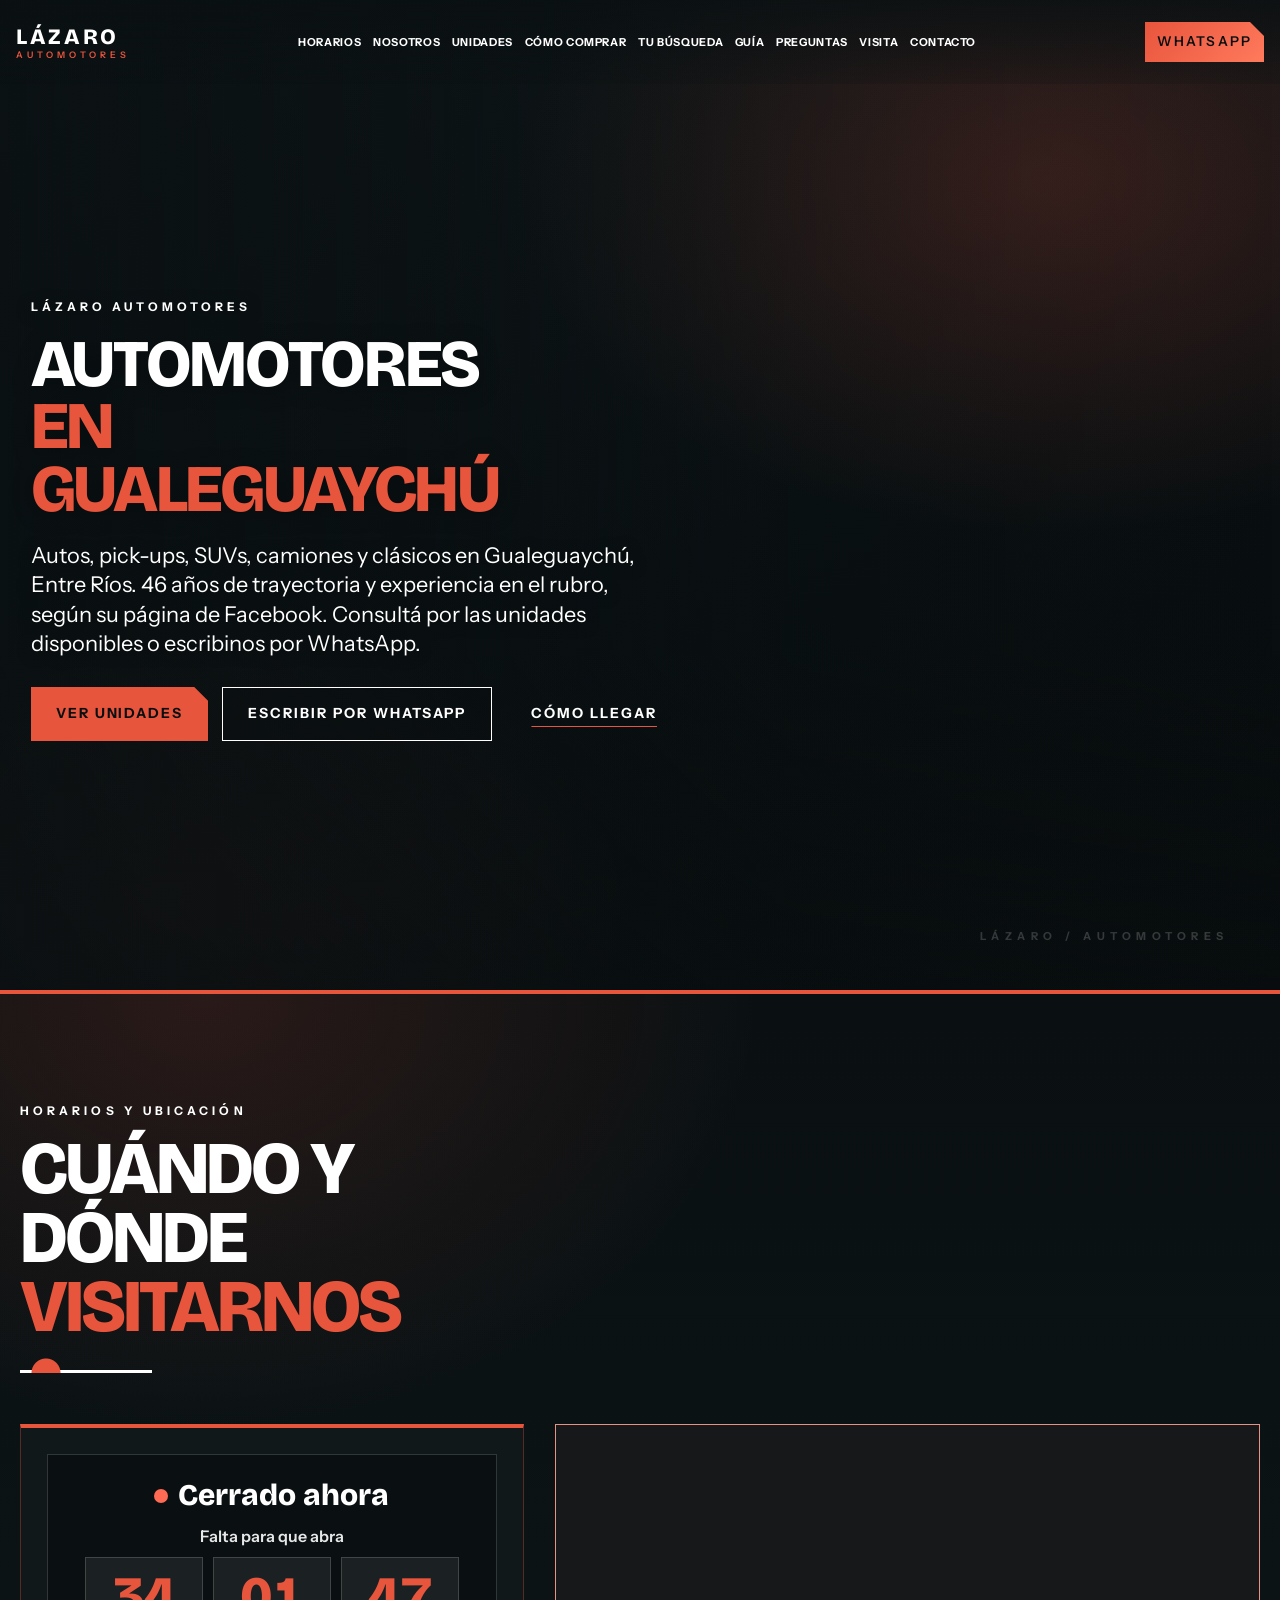
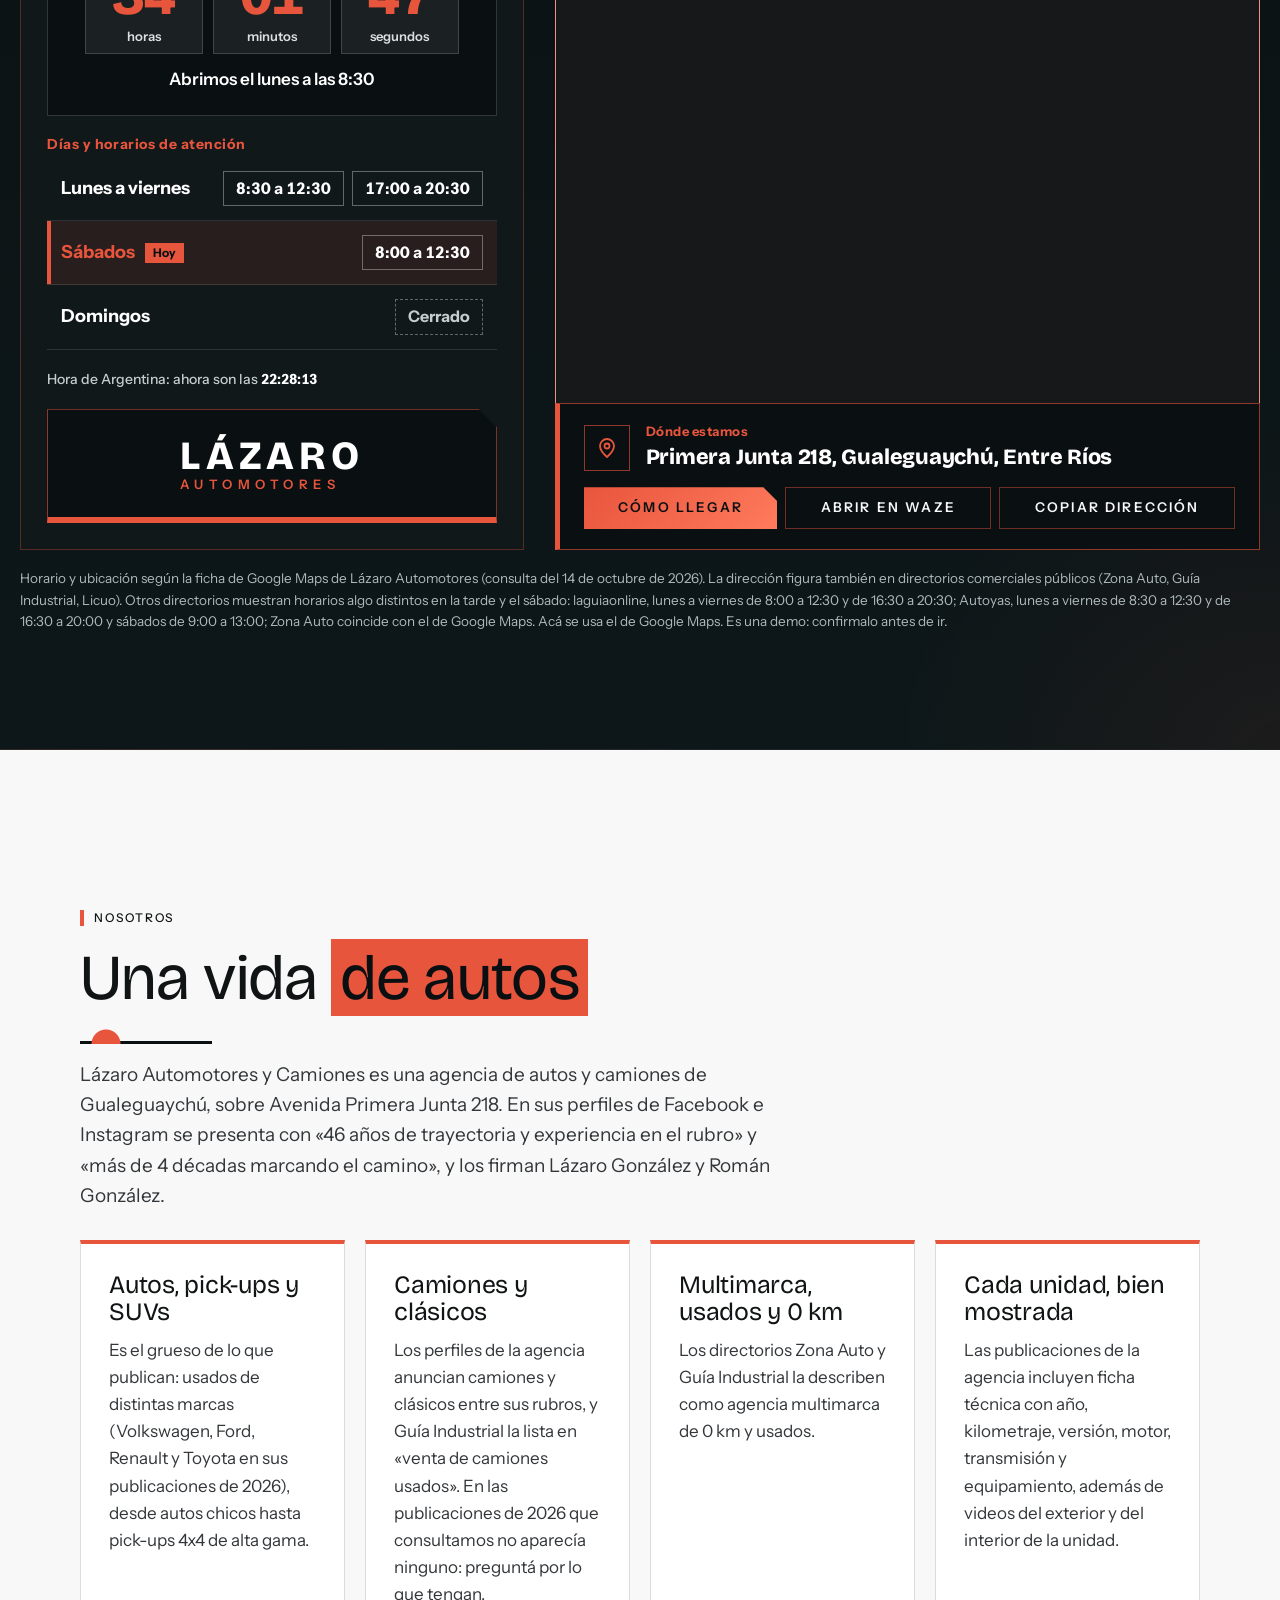
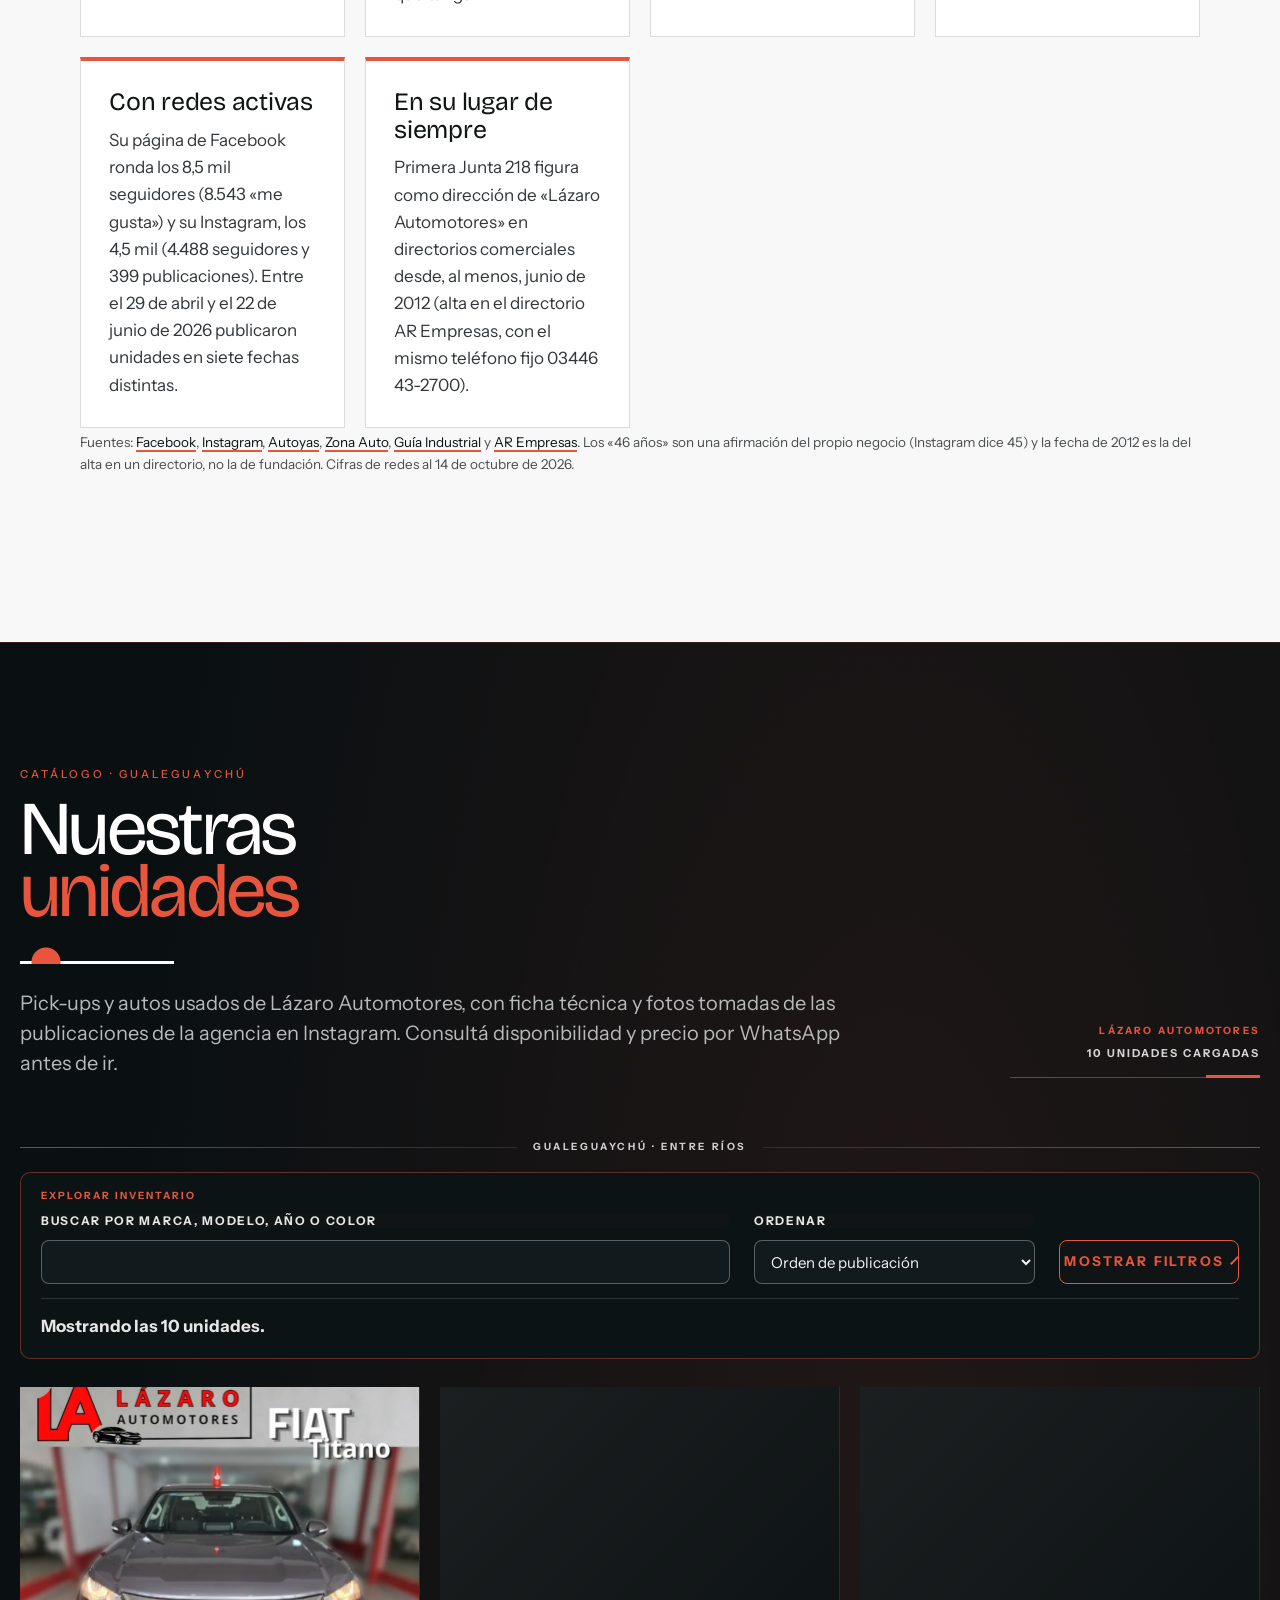
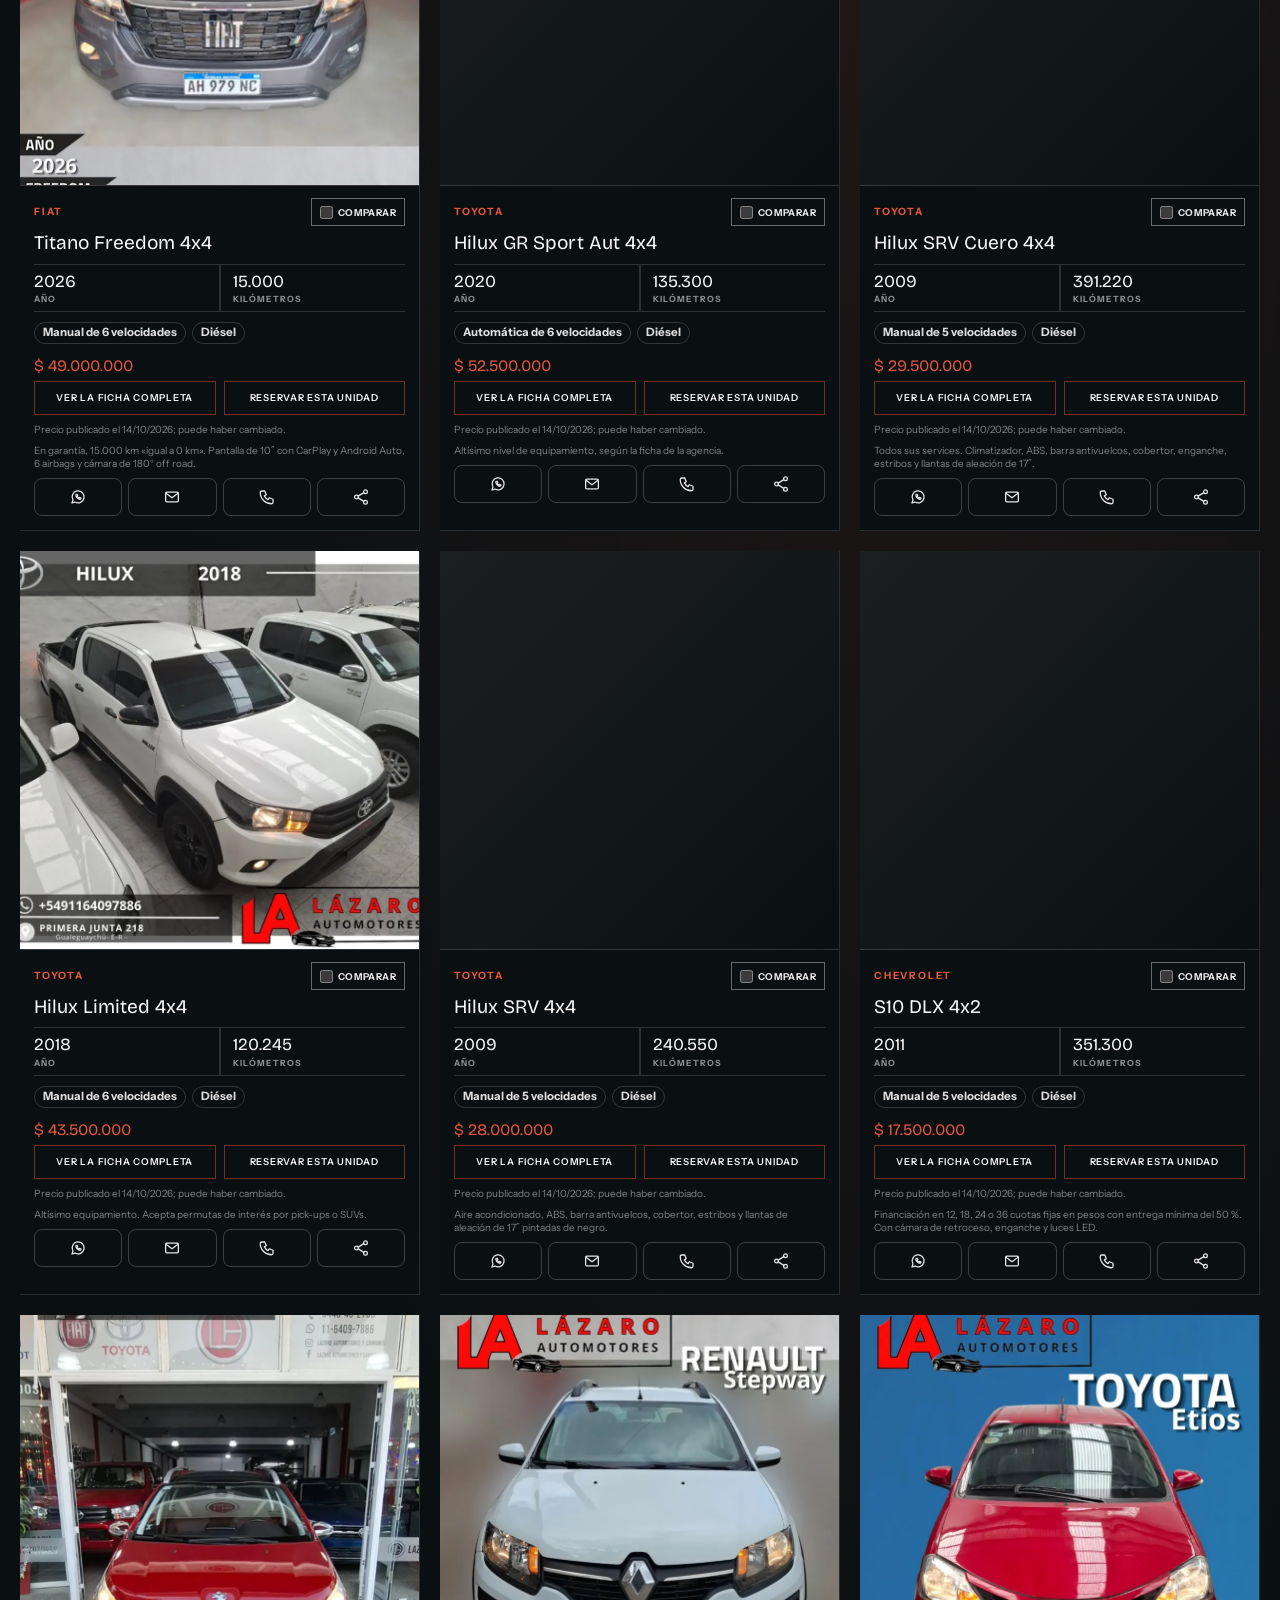
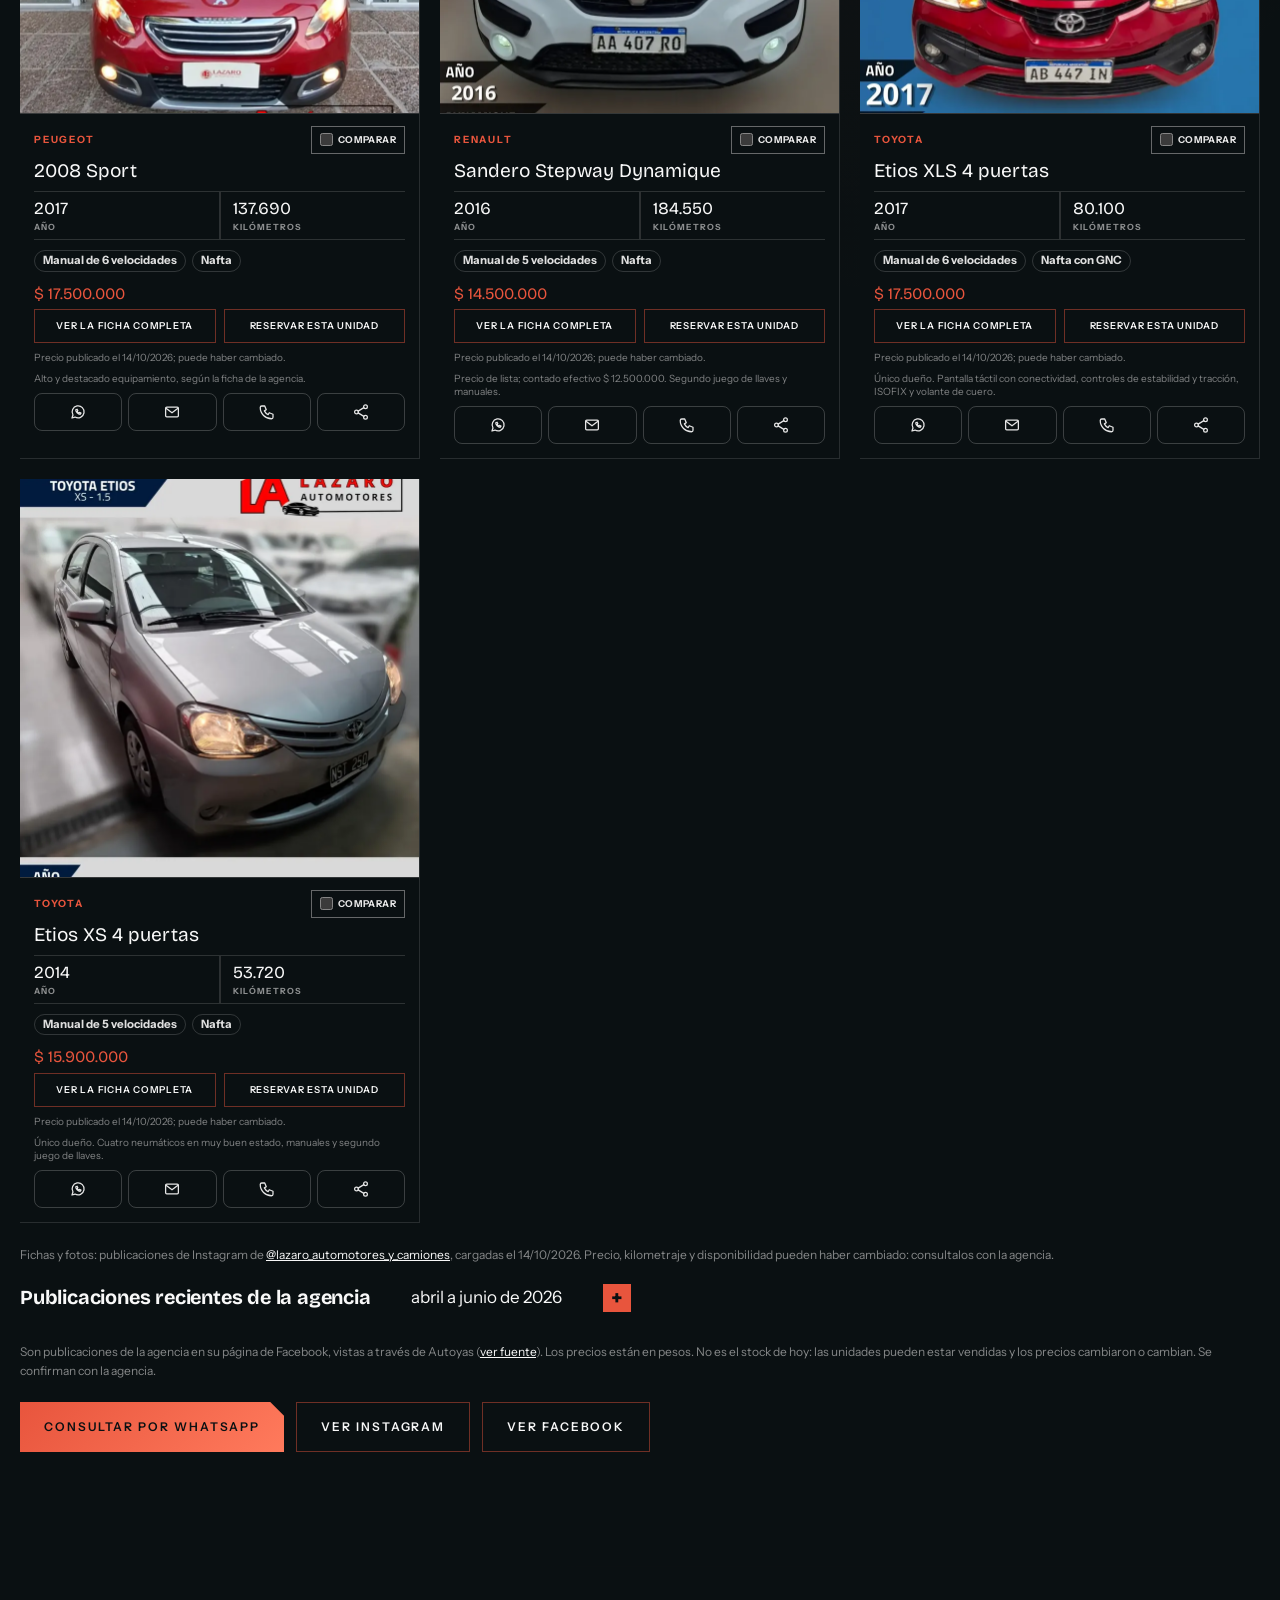
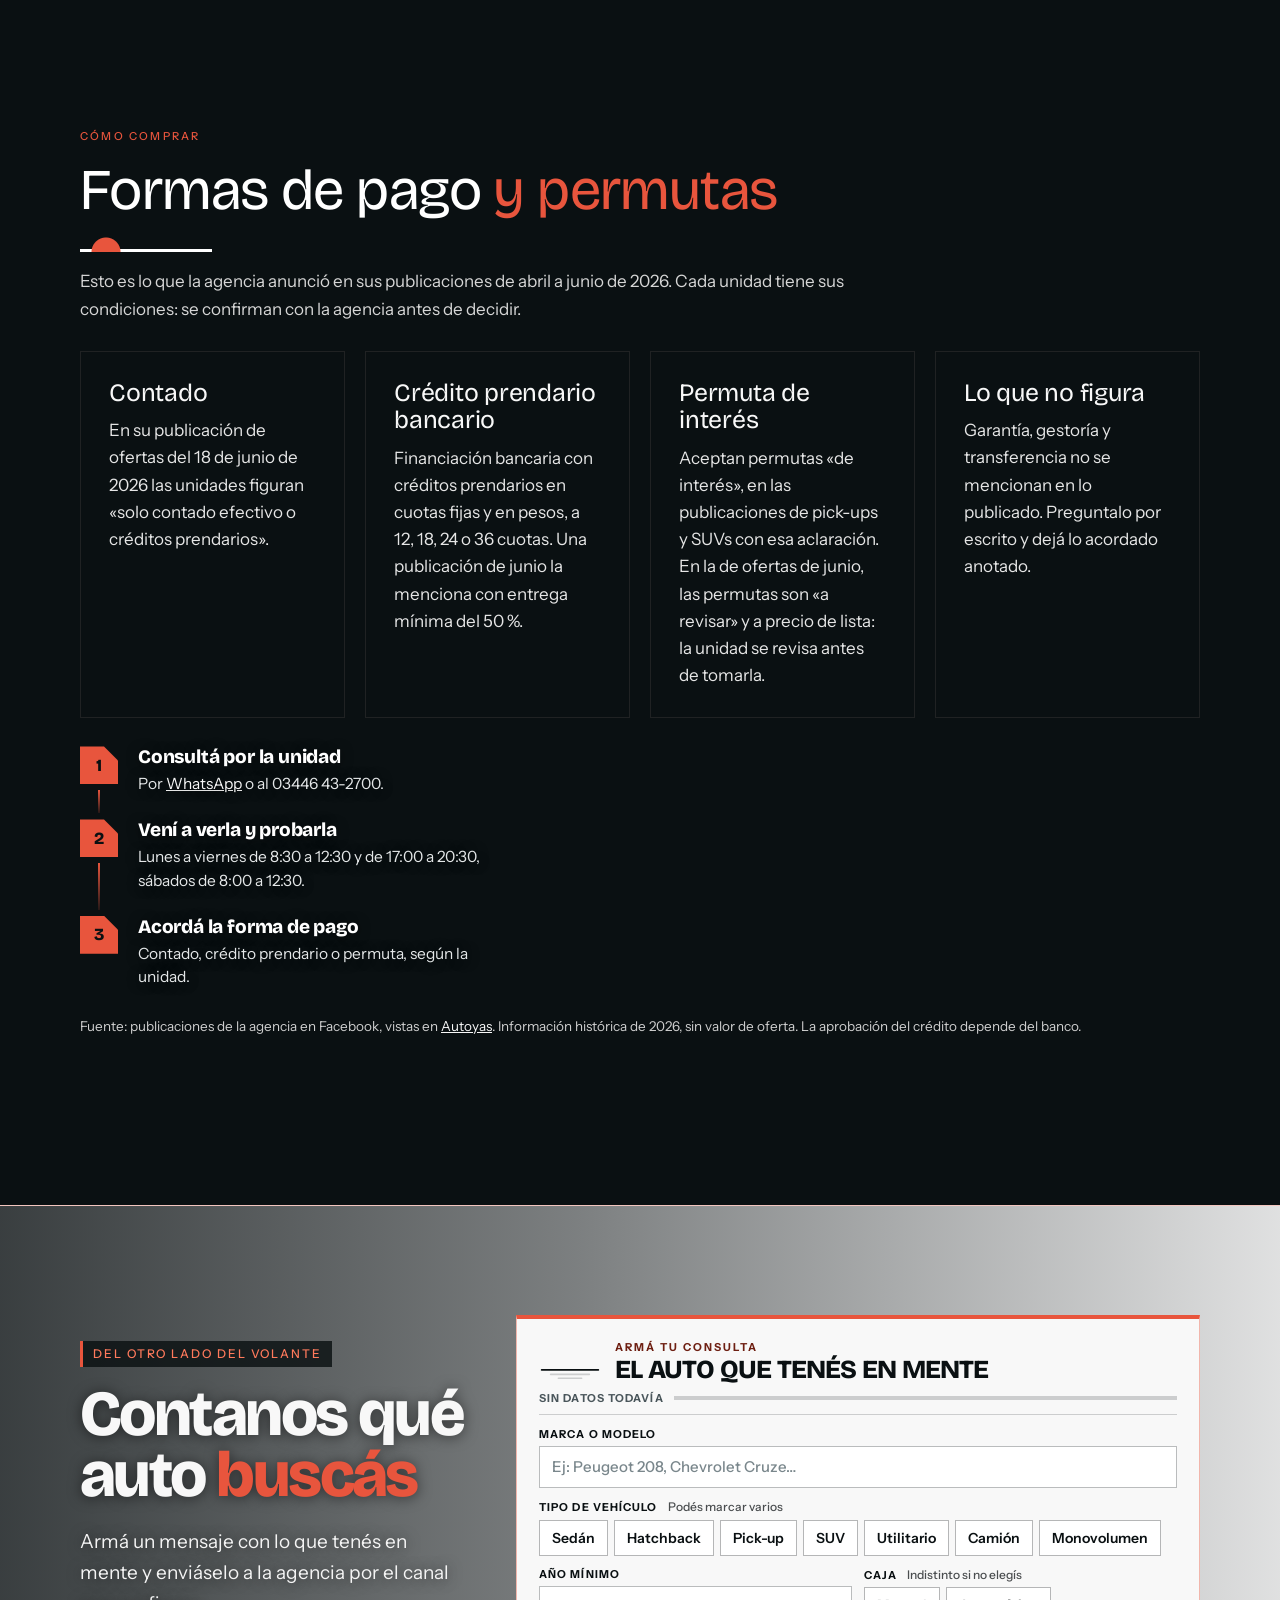
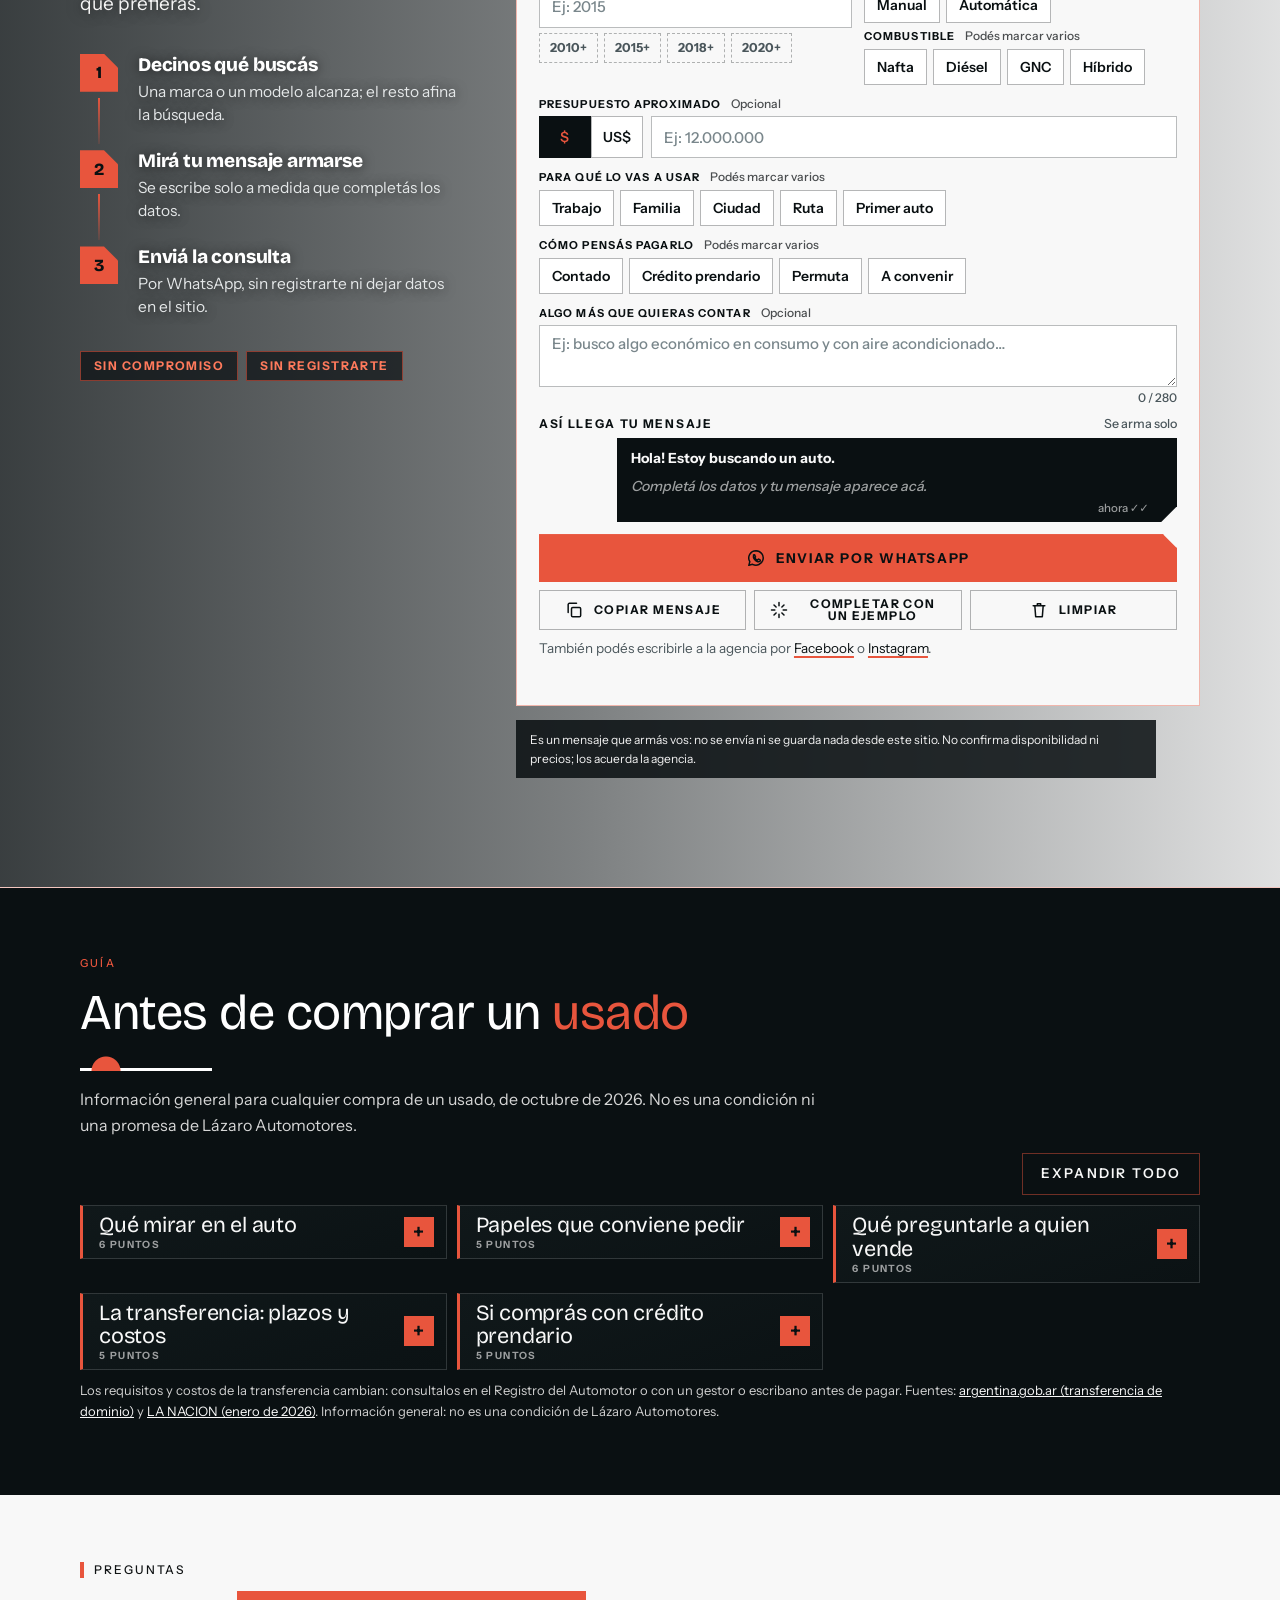
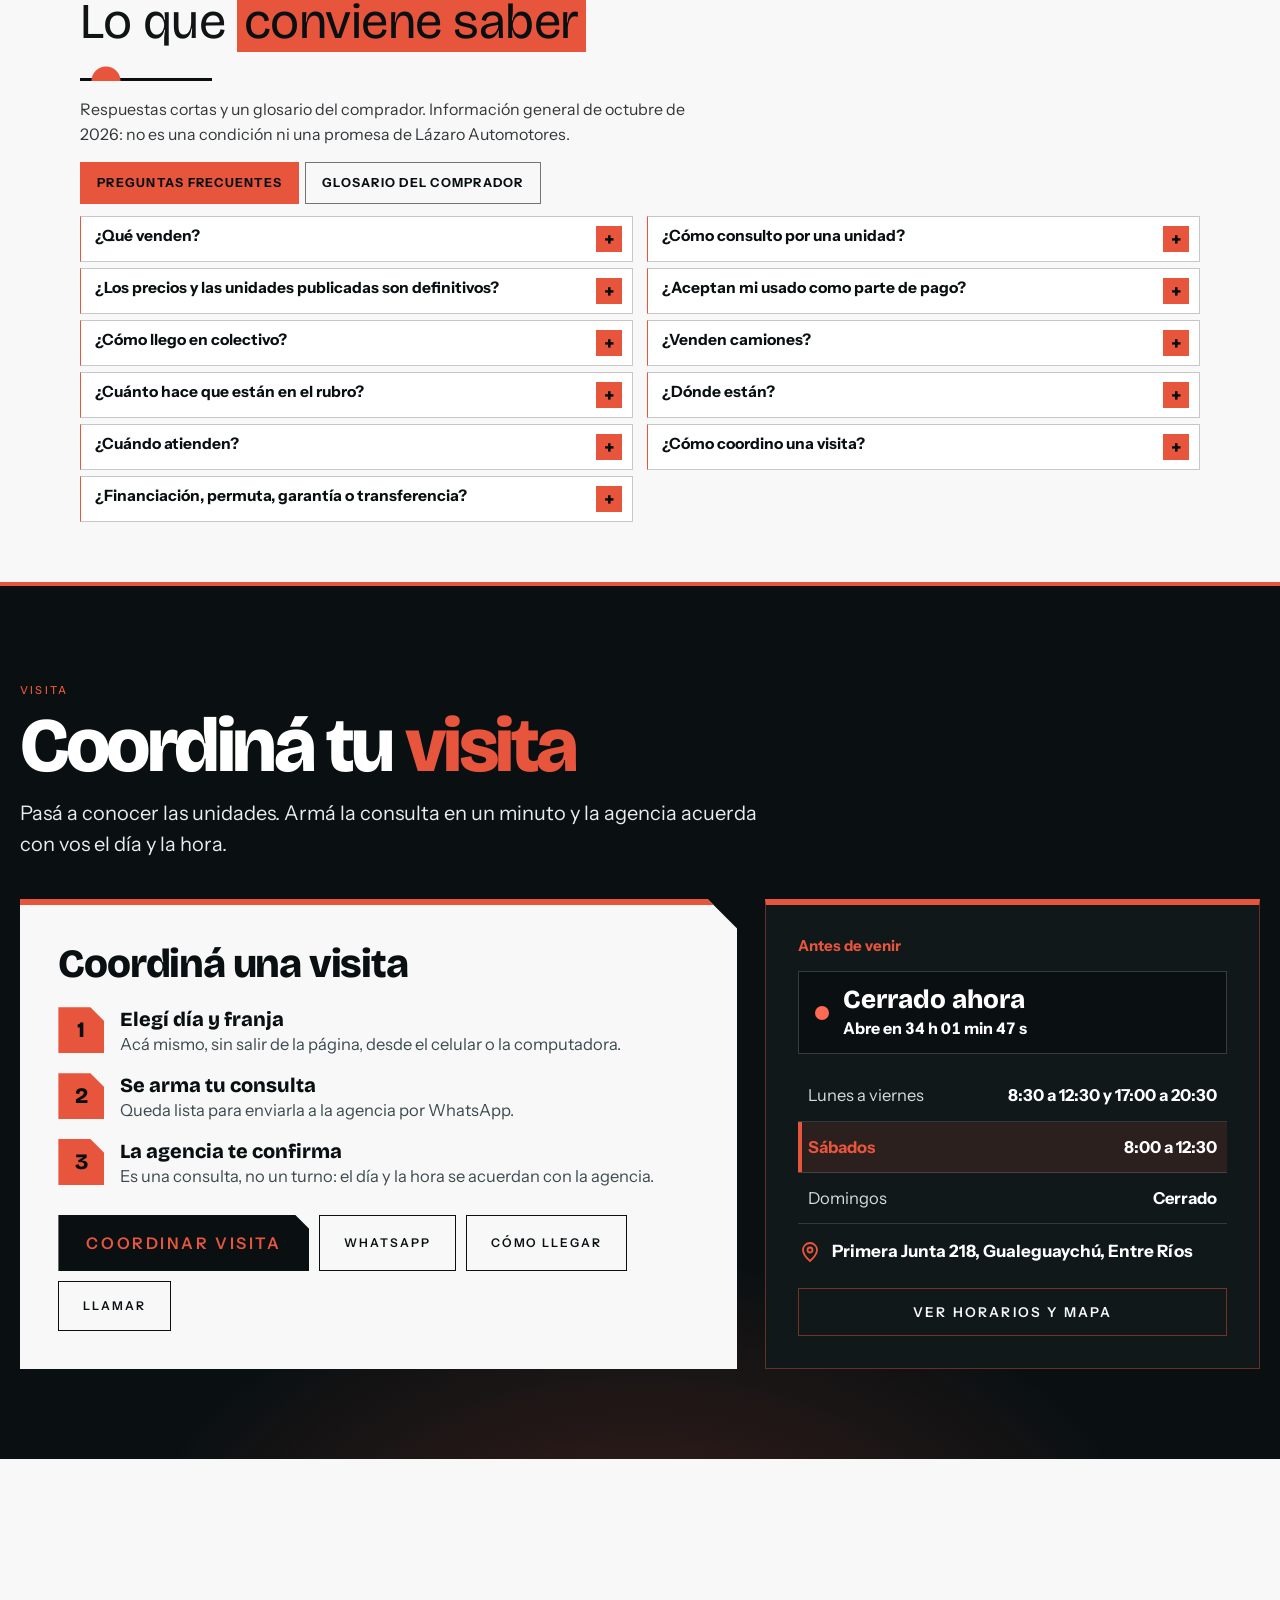
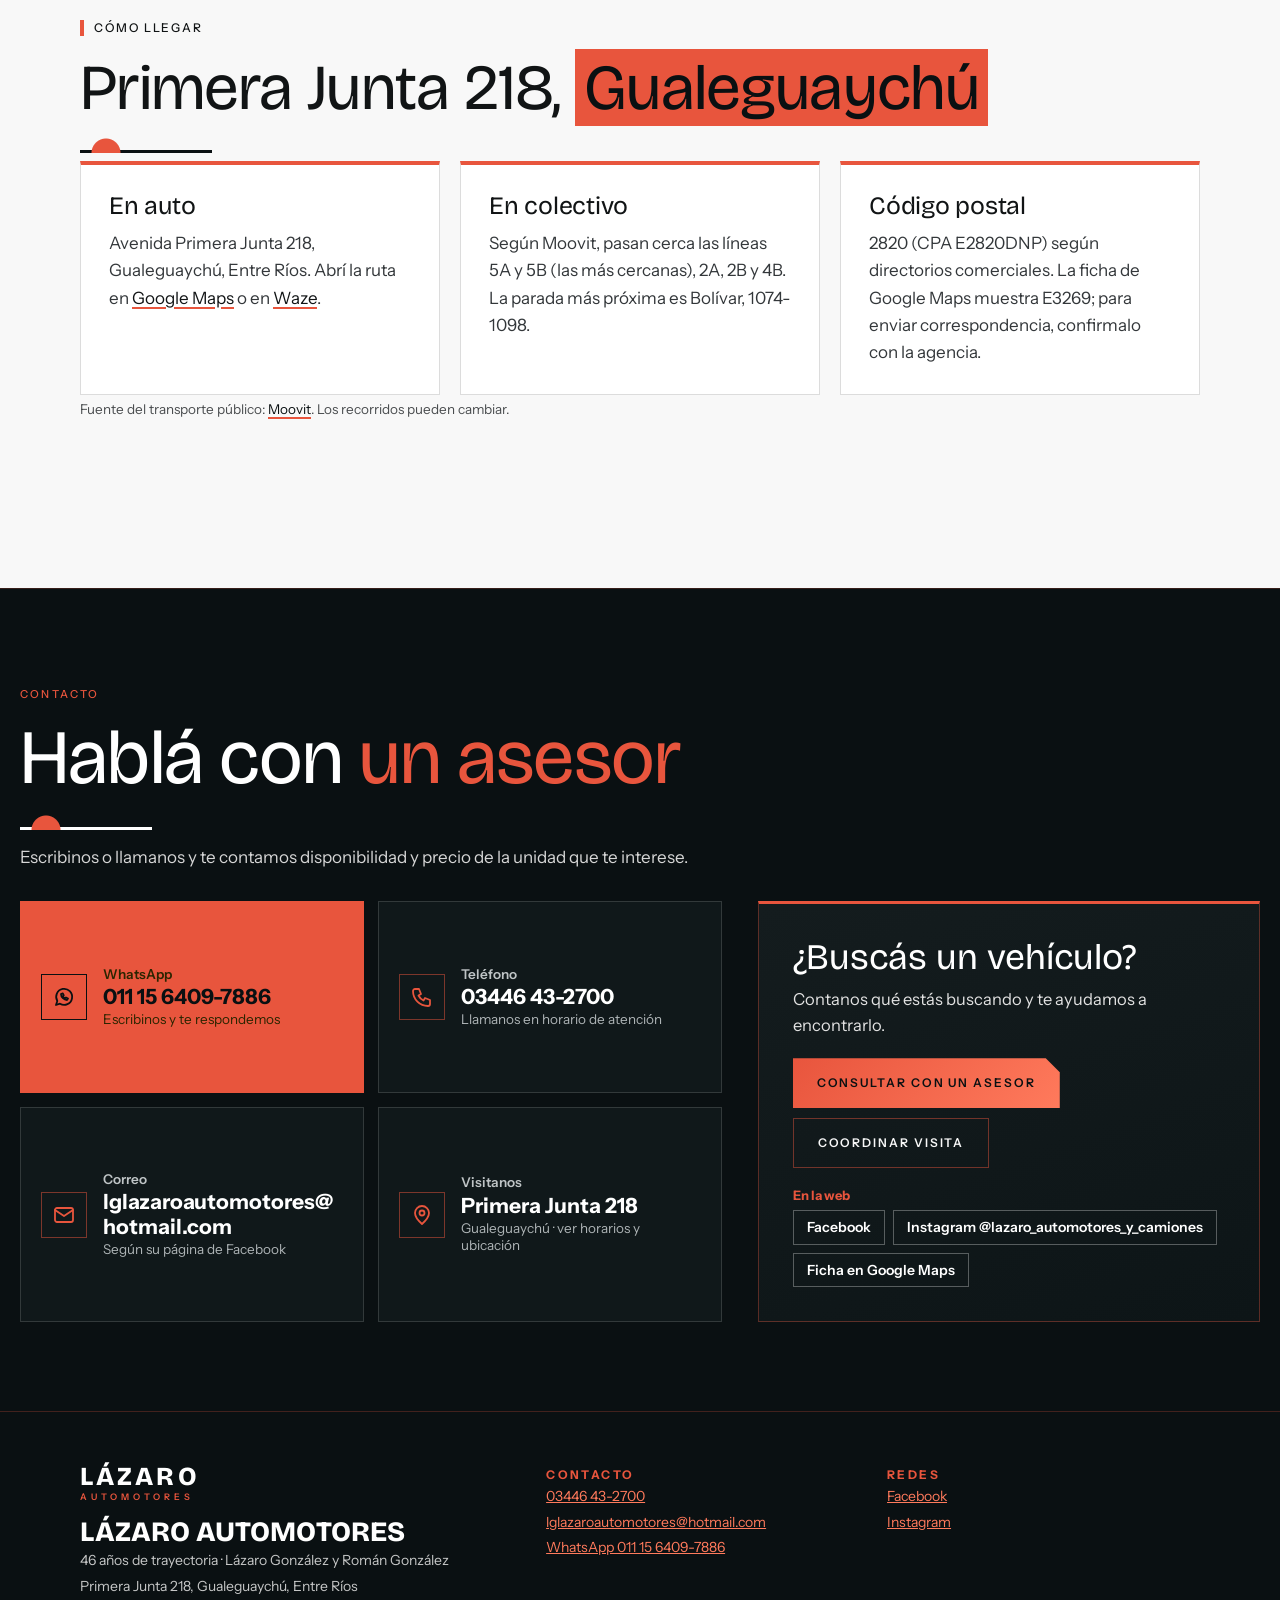
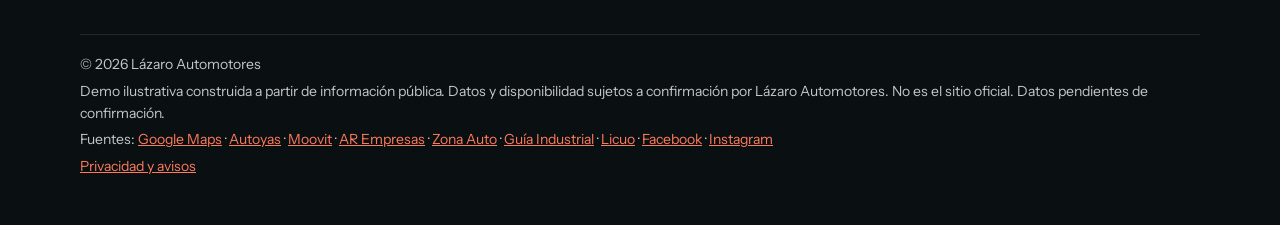
==== index.html @ 2fd37649 "Update index.html" ====
<!DOCTYPE html>
<html lang="es-AR">
<head>
<meta charset="utf-8">
<meta name="viewport" content="width=device-width, initial-scale=1, viewport-fit=cover">
<meta name="robots" content="noindex, nofollow">
<title>Lázaro Automotores · Concesionario multimarca en Gualeguaychú, Entre Ríos</title>
<meta name="description" content="Lázaro Automotores en Gualeguaychú, Entre Ríos: autos, pick-ups, SUVs, camiones y clásicos, con 46 años de trayectoria. Primera Junta 218. Financiación con créditos prendarios y permutas. Consultá por WhatsApp.">
<meta name="theme-color" content="#0a1012">
<meta property="og:type" content="website">
<meta property="og:title" content="Lázaro Automotores · Concesionario multimarca en Gualeguaychú, Entre Ríos">
<meta property="og:description" content="Lázaro Automotores en Gualeguaychú, Entre Ríos: autos, pick-ups, SUVs, camiones y clásicos, con 46 años de trayectoria. Primera Junta 218. Financiación con créditos prendarios y permutas. Consultá por WhatsApp.">
<meta property="og:locale" content="es_AR">
<meta name="twitter:card" content="summary">
<link rel="manifest" href="site.webmanifest">
<link rel="icon" type="image/svg+xml" href="favicon.svg">
<link rel="preload" href="fonts/bricolage-grotesque-latin.woff2" as="font" type="font/woff2" crossorigin>
<link rel="preload" href="fonts/instrument-sans-latin.woff2" as="font" type="font/woff2" crossorigin>
<style>
@font-face{font-family:"Bricolage Grotesque";font-style:normal;font-weight:200 800;font-display:swap;src:url(fonts/bricolage-grotesque-latin.woff2) format("woff2")}
@font-face{font-family:"Instrument Sans";font-style:normal;font-weight:400 700;font-display:swap;src:url(fonts/instrument-sans-latin.woff2) format("woff2")}
:root{color-scheme:dark;--ink:#0a1012;--k0:#0a1012;--k1:#0a1012;--k2:#111415;--k3:#161819;--k4:#202223;--g1:#2d3031;--g3:#666869;--g4:#9c9e9f;--s1:#c5c6c6;--s2:#e6e6e6;--s3:#fff;--y:#e8553d;--y2:#ff7a5c;--acc:#e8553d;--fo:#e8553d;
--h:"Cormorant Garamond","Arial Narrow",system-ui,sans-serif;--b:"Inter",system-ui,-apple-system,"Segoe UI",sans-serif;
--cut:polygon(0 0,calc(100% - 14px) 0,100% 14px,100% 100%,0 100%);--hdr:68px}
*{box-sizing:border-box}
html{scroll-behavior:smooth;scroll-padding-top:calc(var(--hdr) + 12px);-webkit-text-size-adjust:100%;background:var(--k0)}
body{margin:0;background:var(--k1);color:var(--s2);font:400 17px/1.55 var(--b);-webkit-font-smoothing:antialiased}
a{color:var(--s2)}
:focus-visible{outline:3px solid var(--fo);outline-offset:3px}
.sr{position:absolute;width:1px;height:1px;overflow:hidden;clip:rect(0 0 0 0);white-space:nowrap}
.skip{position:absolute;left:-999px}.skip:focus{left:12px;top:12px;background:var(--y);color:var(--ink);font-weight:800;padding:8px 12px;z-index:99}
.w{width:min(1120px,100% - 40px);margin-inline:auto}
header{position:sticky;top:0;z-index:20;background:var(--k0);border-bottom:1px solid var(--y)}
header .w{display:flex;align-items:center;justify-content:space-between;gap:16px;min-height:var(--hdr)}
.mark{display:flex;align-items:center;gap:12px;text-decoration:none;color:#fff}
header nav{display:flex;gap:22px;align-items:center}
header nav a{color:var(--s1);text-decoration:none;font:700 13px var(--b);letter-spacing:.08em;text-transform:uppercase}
header nav a:hover{color:var(--y)}
.hc{display:flex;align-items:center;gap:14px}
.btn{display:inline-flex;align-items:center;justify-content:center;min-height:50px;padding:0 26px;border:2px solid var(--s3);background:transparent;color:var(--s3);font:800 15px/1.1 var(--b);letter-spacing:.06em;text-transform:uppercase;text-decoration:none;text-align:center;transition:background-color .2s,color .2s,filter .2s}
.btn:hover{background:var(--s3);color:var(--ink)}
.btn.p{background:var(--y);color:var(--ink);border-color:var(--y);clip-path:var(--cut)}
.btn.p:hover{background:var(--y2);border-color:var(--y2);color:var(--ink)}
.btn.sm{min-height:42px;padding:0 18px;font-size:13.5px}
.row{display:flex;flex-wrap:wrap;gap:12px}.row.mt{margin-top:30px}
.demo{margin:0;padding:8px 14px;background:var(--k0);border-bottom:1px solid rgba(255,255,255,.08);color:var(--g4);font:600 13px/1.45 var(--b);word-spacing:.08em}
.demo span{display:block;max-width:70em;margin-inline:auto}
.ey{display:inline-block;margin:0 0 14px;padding:5px 12px;background:var(--y);color:var(--ink);font:800 12px/1.3 var(--b);letter-spacing:.2em;text-transform:uppercase}
h1,h2,h3{font-family:var(--h);margin:0}
h1{font-weight:800;font-size:clamp(34px,5.4vw,62px);line-height:.96;letter-spacing:-.005em;text-transform:uppercase;overflow-wrap:break-word;color:var(--s3)}
h1 em,h2 em{font-style:normal;color:var(--y)}
h2{font-weight:800;font-size:clamp(28px,3.8vw,48px);line-height:1;letter-spacing:0;text-transform:uppercase;overflow-wrap:break-word;color:var(--s3)}
.lead{margin:22px 0 26px;max-width:32em;font-size:clamp(17px,1.5vw,20px);line-height:1.45;color:var(--s2)}
section{padding:clamp(48px,7vw,88px) 0}
section.lt:not(.ct){background:#f8f8f8;color-scheme:light;--k1:#f8f8f8;--k2:#efefef;--k3:#fff;--k4:#e5e5e5;--g1:#d0d0d0;--g3:#818384;--g4:#535657;--s1:#343738;--s2:#1c1f20;--s3:#0a1012;--acc:#0a1012;--fo:#0a1012;color:var(--s2)}
.sec-p{max-width:46em;margin:16px 0 28px;color:var(--s1);font-size:18px}
.cards{display:grid;grid-template-columns:repeat(auto-fit,minmax(260px,1fr));gap:18px;margin-top:8px}
.card{padding:24px;background:var(--k3);border:1px solid var(--g1);border-top:1px solid var(--y)}
.card h3{font:800 20px/1.1 var(--h);text-transform:uppercase;color:var(--s3);margin-bottom:10px}.card p{margin:0;color:var(--s2)}
.vacio{padding:26px;background:var(--k3);border-left:1px solid var(--y)}.vacio p{margin:0 0 18px;max-width:42em}
.ct{background:var(--k0)!important;border-top:1px solid var(--y)}
.ct-g{display:grid;grid-template-columns:1fr 1fr;gap:clamp(24px,4vw,56px);margin-top:26px;align-items:start}
dl{margin:0}dt{font:800 12.5px var(--b);letter-spacing:.2em;text-transform:uppercase;color:var(--y);margin-top:20px}dt:first-child{margin-top:0}
dd{margin:4px 0 0;font-size:19px;color:var(--s3)}dd a{color:var(--s3);text-decoration-color:var(--y);text-decoration-thickness:3px;text-underline-offset:4px}
.ct-c{padding:28px;background:var(--y);color:var(--ink);clip-path:polygon(0 0,calc(100% - 24px) 0,100% 24px,100% 100%,0 100%)}
.ct-t{margin:0 0 8px;font:800 28px/1.05 var(--h);text-transform:uppercase;color:var(--ink)}.ct-c p{margin:0 0 20px}
.ct-c .btn{border-color:var(--ink);color:var(--ink)}.ct-c .btn:hover{background:var(--ink);color:var(--y)}
.ct-c .btn.p{background:var(--ink);color:var(--y);border-color:var(--ink)}.ct-c .btn.p:hover{background:#fff;color:var(--ink);border-color:#fff}
.ct-c :focus-visible{outline-color:var(--ink)}
.src{display:block;margin-top:4px;font-size:13.5px;color:var(--g4)}
footer{background:var(--k0);color:var(--s1);padding:28px 0 calc(44px + env(safe-area-inset-bottom,0));font-size:14px;border-top:1px solid var(--y)}
footer p{margin:4px 0}footer a{color:var(--y)}
.doc{max-width:46em}.doc h2{font-size:clamp(24px,3vw,34px);margin:34px 0 8px}.doc p,.doc li{color:var(--s2)}
.nf{min-height:100vh;display:grid;place-items:center;padding:32px 20px;text-align:center}.nf h1{font-size:clamp(32px,6vw,54px)}.nf p{margin:16px 0 26px}
.nf>div::before{content:"";display:block;width:132px;height:66px;margin:0 auto 26px;border-radius:132px 132px 0 0;background:var(--y);box-shadow:none}
@media(max-width:980px){:root{--hdr:68px}header .w{flex-wrap:wrap;min-height:0;padding-top:10px;row-gap:0}header nav{order:3;flex:0 0 100%;gap:22px;overflow-x:auto;white-space:nowrap;padding:4px 0 8px;scrollbar-width:none}header nav::-webkit-scrollbar{display:none}header nav a{flex:none;padding:8px 0}.nav-more{margin:0}.nav-more summary{padding:8px 0}.nav-more-links{position:static;min-width:0;padding:0 0 0 12px;border:0;box-shadow:none;background:transparent}.nav-more-links a{padding:8px 0}}
@media(max-width:900px){.ct-g{grid-template-columns:1fr}}
@media(max-width:700px){.btn{width:100%}.row .btn{flex:1 1 100%}header .hc .btn{width:auto}}
@media(prefers-reduced-motion:reduce){html{scroll-behavior:auto}*{transition:none!important}}
[hidden]{display:none!important}
.fm{display:grid;grid-template-columns:1fr 1fr;gap:16px;max-width:760px;padding:26px;background:var(--k3);border-left:1px solid var(--y)}
.fm .f{display:flex;flex-direction:column;gap:6px}.fm .f.full,.fm .acts,.fm .msg-v,.fm .msg-s{grid-column:1/-1}
.fm label{font:800 12.5px var(--b);letter-spacing:.14em;text-transform:uppercase;color:var(--g4)}
.fm input,.fm select,.fm textarea{width:100%;min-height:48px;padding:10px 14px;border:2px solid var(--g3);border-radius:0;background:var(--k1);color:var(--s3);font:400 17px var(--b)}
.fm input:focus,.fm select:focus,.fm textarea:focus{border-color:var(--y)}
.fm textarea{min-height:96px;resize:vertical}
.fm .msg-v{min-height:120px;color:var(--s1);font-size:15px;background:var(--k2);resize:none;cursor:default;border-style:dashed;border-color:var(--g1)}
.fm .acts{display:flex;flex-wrap:wrap;gap:12px}
.fm .msg-s{margin:0;min-height:1.4em;font-size:14.5px;color:var(--s1)}
.guia{display:grid;grid-template-columns:1fr 1fr;gap:18px}
.guia .card ul{margin:0;padding-left:20px;color:var(--s2)}.guia .card li{margin:6px 0}.guia .card li::marker{color:var(--acc)}
.map{margin-top:28px}
.map-v{height:340px;border:2px solid var(--y);background:var(--k3)}
.map-p{padding:20px;background:var(--k3);border-left:1px solid var(--y);margin-bottom:14px}.map-p p{margin:0 0 14px}
.map .row{margin-top:14px}
.leaflet-container{background:var(--k3)!important}
@media(max-width:900px){.fm,.guia{grid-template-columns:1fr}}
section.lt:not(.ct) h2 em{color:var(--ink);background:var(--y);padding:0 .14em;-webkit-box-decoration-break:clone;box-decoration-break:clone}
section.lt:not(.ct) .btn:hover{background:var(--ink);color:#fff}
section.lt:not(.ct) .btn.p:hover{background:var(--ink);color:var(--y);border-color:var(--ink)}
section.lt:not(.ct) .ey{background:var(--ink);color:var(--y)}
section.lt:not(.ct) a{color:var(--s3);text-decoration-color:var(--y);text-decoration-thickness:2px;text-underline-offset:3px}
section.lt:not(.ct) a.btn{text-decoration:none}
section.lt:not(.ct) a.btn.p{color:var(--ink)}

/* ===== Identidad v2 · paleta del logo: tinta #0a1012, sol #e8553d, hueso #f8f8f8 y sus tonos ===== */
:root{--y3:#ff7a5c;--yd:#6e1f12;--rule:#242728}
/* Ornamento de títulos */
h2::after{content:"";display:block;width:132px;height:16px;margin-top:16px;background:radial-gradient(circle at 26px 16px,var(--y) 0 14px,transparent 15px),linear-gradient(var(--s3),var(--s3)) left bottom/100% 3px no-repeat}
.doc h2::after,.nf h1::after{content:none}
/* Barra de datos rápidos */
.bar{background:var(--y);color:var(--ink);border-bottom:1px solid var(--ink)}
.bar ul{list-style:none;margin:0;padding:0;display:grid;grid-template-columns:repeat(4,minmax(0,1fr))}
.bar li{display:flex;flex-direction:column;gap:2px;padding:16px 20px;border-left:3px solid var(--ink)}
.bar li:first-child{border-left:0;padding-left:0}
.bar .k{font:800 11.5px var(--b);letter-spacing:.2em;text-transform:uppercase;color:#3c3400}
.bar b,.bar a{font:800 19px/1.15 var(--h);color:var(--ink);text-transform:uppercase}
.bar a{text-decoration:underline;text-decoration-thickness:3px;text-underline-offset:4px}
.bar a:hover{background:var(--ink);color:var(--y);text-decoration:none}
.bar small{font-size:13px;color:#2b2500}
.bar :focus-visible{outline-color:var(--ink)}
.ant{margin:-10px 0 16px;font-size:14px;color:var(--y)}
dd .ant{display:block;margin:2px 0 0;font-size:14px;color:var(--y)}
/* Hero: más aire y jerarquía */
.lead{font-size:clamp(18px,1.6vw,21px)}
/* Tarjetas con sombra de sol */
.card{transition:transform .2s ease,box-shadow .2s ease}
.card:hover{transform:translateY(-3px);box-shadow:none}
section.lt:not(.ct) .card:hover{box-shadow:none}
/* Cómo comprar: banda amarilla de punta a punta */
#como-comprar{background:var(--y)!important;color:var(--ink);--s1:#1c1f20;--s2:#0a1012;--s3:#0a1012;--g1:#0a1012;--acc:#0a1012;--fo:#0a1012}
#como-comprar .ey{background:var(--ink);color:var(--y)}
#como-comprar h2 em{background:var(--ink);color:var(--y);padding:0 .14em;-webkit-box-decoration-break:clone;box-decoration-break:clone}
#como-comprar :focus-visible{outline-color:var(--ink)}
/* Preguntas y glosario */
.qa{display:grid;grid-template-columns:1fr 1fr;gap:clamp(20px,4vw,48px);align-items:start}
.qa h3{margin:0 0 14px;font:800 22px/1.1 var(--h);text-transform:uppercase;color:var(--s3)}
details.dd{margin:0 0 10px;background:var(--k3);border:1px solid var(--g1);border-left:1px solid var(--y)}
details.dd summary{position:relative;display:block;min-height:52px;padding:15px 56px 15px 18px;cursor:pointer;list-style:none;font:800 17px/1.3 var(--b);color:var(--s3)}
details.dd summary::-webkit-details-marker{display:none}
details.dd summary::after{content:"+";position:absolute;right:14px;top:50%;width:28px;height:28px;margin-top:-14px;display:grid;place-items:center;background:var(--y);color:var(--ink);font:800 22px/1 var(--h)}
details.dd[open] summary::after{content:"–"}
details.dd[open] summary{border-bottom:1px solid var(--g1)}
details.dd p{margin:0;padding:14px 18px 18px;color:var(--s2)}
/* Nosotros: cifras */
.stats{display:flex;flex-wrap:wrap;gap:16px;margin:8px 0 26px}
.stat{flex:1 1 220px;padding:22px 22px 20px;background:var(--ink);color:#fff;border-bottom:1px solid var(--y)}
.stat b{display:block;font:800 clamp(54px,8vw,86px)/.9 var(--h);color:var(--y)}
.stat span{display:block;margin-top:10px;font-size:15px;color:#e6e6e6}
/* Horario */
.estado{display:inline-block;margin:0 0 12px;padding:7px 14px;font:800 13px/1.2 var(--b);letter-spacing:.07em;text-transform:uppercase;background:var(--k4);color:var(--s3);border-left:1px solid var(--g3)}
.estado[data-abierto="1"]{background:var(--y);color:var(--ink);border-left-color:var(--ink)}
.bar b[data-estado]{display:block;padding:0;background:none;border:0;letter-spacing:0;text-transform:uppercase;font:800 19px/1.15 var(--h)}
.hrs{width:100%;max-width:460px;border-collapse:collapse}
.hrs th,.hrs td{padding:9px 12px;text-align:left;border-bottom:1px solid var(--rule);font-size:16px;color:var(--s3)}
.hrs th{font:800 12.5px var(--b);letter-spacing:.14em;text-transform:uppercase;color:var(--y);white-space:nowrap}
.hrs tr.hoy{background:var(--y)}.hrs tr.hoy th,.hrs tr.hoy td{color:var(--ink)}
/* Contacto: sucursales del grupo */
.grp{margin-top:48px;padding-top:30px;border-top:1px solid var(--y)}
.grp h3{font:800 clamp(24px,3vw,32px)/1.05 var(--h);text-transform:uppercase;color:var(--s3)}
.grp-l{list-style:none;margin:6px 0 0;padding:0;display:grid;grid-template-columns:repeat(auto-fit,minmax(230px,1fr));gap:14px}
.grp-l li{display:flex;flex-direction:column;gap:5px;padding:18px;background:var(--k3);border-top:1px solid var(--y)}
.grp-l b{font:800 18px/1.1 var(--h);text-transform:uppercase;color:#fff}
.grp-l span{font-size:15px;color:var(--s1)}
.grp-l a{font-weight:700;color:var(--y);text-underline-offset:3px}
/* Pie */
.ft{display:grid;grid-template-columns:1.4fr 1fr 1fr;gap:28px;padding-bottom:22px;margin-bottom:18px;border-bottom:1px solid var(--rule)}
.ft p{margin:3px 0}
.ft-b{font:800 22px/1 var(--h);text-transform:uppercase;color:#fff}
.ft-k{font:800 12px var(--b)!important;letter-spacing:.2em;text-transform:uppercase;color:var(--y)}
.ft-a{color:var(--y)}
/* Botón flotante de WhatsApp (solo celular) */

@media(max-width:700px){
  footer{padding-bottom:calc(84px + env(safe-area-inset-bottom,0px))}
}
@media(max-width:900px){.bar ul{grid-template-columns:1fr 1fr}.bar li{border-left:0;padding-left:0;border-top:3px solid var(--ink)}.bar li:nth-child(-n+2){border-top:0}.qa,.ft{grid-template-columns:1fr}}

.mark .lg-img{display:block;height:46px;width:auto;background:#fefefe;padding:4px 10px}
.lg-ft{display:block;height:64px;width:auto;background:#fefefe;padding:6px 14px;margin:0 0 14px}
.lg-sec{display:block;height:72px;width:auto;max-width:100%;margin:0 0 14px;border:1px solid var(--g3)}
.lg-404{display:block;height:84px;width:auto;max-width:80%;margin:0 auto 26px;background:#fefefe;padding:6px 14px}
.nf>div::before{display:none}
@media(max-width:980px){.mark .lg-img{height:40px}}

/* Hero: escena 100 % CSS (sin fotografía): ver docs/HERO.md para sumar una foto propia */
header{border-bottom:1px solid rgba(255,255,255,.14)}

.hero{--hero-img:none;--hero-shade:transparent;isolation:isolate;position:relative;overflow:hidden;display:grid;grid-template-columns:minmax(0,1.3fr) minmax(0,.7fr);align-items:center;min-height:min(760px,calc(100svh - 76px));padding:clamp(40px,6vw,88px) max(20px,calc((100vw - 1120px)/2)) clamp(72px,9vw,110px);border-bottom:2px solid rgba(255,255,255,.55);}
.hx-copy{position:relative;z-index:2;max-width:680px}
.hx-copy .ey{padding:0;background:none;color:var(--y);margin:0 0 18px;letter-spacing:.22em}
.hero h1{font-size:clamp(34px,4.6vw,66px);line-height:.96;text-wrap:balance;max-width:none}
.hero h1 em{display:block}
.hero .lead{max-width:27em;margin:22px 0 30px;color:var(--s1)}
.hero .row{display:flex;flex-wrap:wrap;align-items:center;gap:14px}
.hx-sun{position:absolute;z-index:1;right:clamp(-120px,-4vw,0px);bottom:0;width:clamp(260px,38vw,560px);aspect-ratio:2/1;pointer-events:none}
.hx-sun .orb{position:absolute;inset:0;border-radius:50% 50% 0 0/100% 100% 0 0;background:var(--y)}
.hx-down{position:absolute;z-index:2;left:50%;bottom:14px;transform:translateX(-50%);display:flex;flex-direction:column;align-items:center;gap:6px;min-height:44px;color:var(--s2);font:800 11px var(--b);letter-spacing:.24em;text-transform:uppercase;text-decoration:none}
.hx-down::after{content:"";width:10px;height:10px;border-right:2px solid var(--y);border-bottom:2px solid var(--y);transform:rotate(45deg)}
.hx-down:hover{color:var(--y)}
/* Datos comerciales: continúan la escena */
.bar{background:var(--k0);color:var(--s2);border-bottom:1px solid rgba(255,255,255,.1)}
.bar li{position:relative;padding:20px 22px 20px 62px;border-left:1px solid rgba(255,255,255,.14)}
.bar li:first-child{padding-left:62px;border-left:0}
.bar li svg{position:absolute;left:20px;top:22px;width:28px;height:28px;stroke:var(--y);fill:none;stroke-width:1.8;stroke-linecap:round;stroke-linejoin:round}
.bar li:first-child svg{left:20px}
.bar .k{color:var(--y)}
.bar b,.bar a,.bar b[data-estado]{color:var(--s3);font-size:18px}
.bar a{text-decoration-color:var(--y);text-decoration-thickness:2px}
.bar a:hover{background:none;color:var(--y)}
.bar small{color:var(--g4)}
.bar :focus-visible{outline-color:var(--y)}
.btn.lnk{min-height:44px;padding:0;border:0;background:none;color:var(--s3);text-decoration:underline;text-decoration-thickness:3px;text-underline-offset:6px;text-decoration-color:var(--y)}
.btn.lnk:hover{background:none;color:var(--y)}
@media(prefers-reduced-motion:no-preference){
.hx-sun .orb{animation:alba 1s cubic-bezier(.2,.7,.2,1) both}
.hx-copy{animation:entra .5s ease-out both}
@keyframes alba{from{transform:translateY(100%)}to{transform:none}}
@keyframes entra{from{opacity:0;transform:translateY(10px)}to{opacity:1;transform:none}}}
@media(max-width:900px){.hero{grid-template-columns:1fr;padding:36px 16px calc(min(78vw,340px) / 2 + 48px)}.hx-sun{right:-40px;width:min(78vw,340px)}.hero .row .btn:not(.lnk){flex:1 1 220px}.bar li,.bar li:first-child{padding:16px 12px 16px 56px;border-left:0;border-top:1px solid rgba(255,255,255,.14)}.bar li:nth-child(-n+2){border-top:0}.bar li svg{left:12px;top:18px}}
@media(max-width:560px){.bar ul{grid-template-columns:1fr}.bar li:nth-child(2){border-top:1px solid rgba(255,255,255,.14)}.hx-down{display:none}}
@media(min-width:981px) and (max-width:1180px){header nav{gap:14px}header nav a{font-size:12px;letter-spacing:.04em}header .w{gap:12px}.mark .lg-img{height:40px}}

/* ===== v3 · Unidades (5 columnas + filtros), comparador y «Cómo comprar» ===== */
.w.wide{width:min(1560px,100% - 40px)}
/* Panel de filtros */
.fx{margin:0 0 22px;background:var(--k3);border:1px solid var(--g1);border-top:1px solid var(--y)}
.fx-top{display:grid;grid-template-columns:minmax(0,2fr) minmax(0,1fr) auto;gap:16px;align-items:end;padding:18px 20px}
.fx .f{display:flex;flex-direction:column;gap:6px;min-width:0}
.fx .f label,.fx legend{font:800 12px var(--b);letter-spacing:.14em;text-transform:uppercase;color:var(--g4)}
.fx input[type=search],.fx select{width:100%;min-height:46px;padding:8px 12px;border:2px solid var(--g3);border-radius:0;background:var(--k1);color:var(--s3);font:400 16px var(--b)}
.fx input[type=search]:focus,.fx select:focus{border-color:var(--y)}
.fx option:disabled{color:var(--g3)}
.fx-tg{min-height:46px}
.fx-body{display:grid;grid-template-columns:repeat(auto-fill,minmax(220px,1fr));gap:22px 24px;padding:20px;border-top:1px solid var(--g1)}
.fg{margin:0;padding:0;border:0;min-width:0}
.fg legend{padding:0;margin-bottom:9px}
.chips{display:flex;flex-wrap:wrap;gap:8px}
.chip{position:relative;display:block}
.chip input{position:absolute;inset:0;width:100%;height:100%;margin:0;opacity:0;cursor:pointer}
.chip span{display:inline-flex;align-items:center;gap:8px;min-height:40px;padding:0 12px;border:2px solid var(--g3);color:var(--s2);font:700 14.5px var(--b);transition:background-color .15s,border-color .15s}
.chip em{font-style:normal}
.chip b{font:700 12px var(--b);color:var(--g4)}
.chip:hover input:not(:disabled):not(:checked)+span{border-color:var(--y)}
.chip input:checked+span{background:var(--y);border-color:var(--y);color:var(--ink)}
.chip input:checked+span b{color:var(--ink)}
.chip input:focus-visible+span{outline:3px solid var(--fo);outline-offset:2px}
.chip input:disabled{cursor:not-allowed}
.chip input:disabled+span{opacity:.35}
.rng{display:grid;grid-template-columns:1fr 1fr;gap:8px}
.fg-n{margin:8px 0 0;font-size:13px;color:var(--g4)}
.sw{display:inline-block;flex:none;width:14px;height:14px;border-radius:50%;background:var(--sw);border:2px solid rgba(255,255,255,.6);vertical-align:-2px}
.chip input:checked+span .sw{border-color:var(--ink)}
.fx-act{display:flex;flex-wrap:wrap;align-items:center;gap:10px 14px;padding:12px 20px;border-top:1px solid var(--g1);background:var(--k2)}
.fx-n{margin:0;font-weight:700;color:var(--s2)}
.fx-tags{display:flex;flex-wrap:wrap;gap:8px;flex:1}
.tag{display:inline-flex;align-items:center;gap:8px;min-height:36px;padding:0 10px 0 12px;border:2px solid var(--y);background:transparent;color:var(--s3);font:700 13.5px var(--b);cursor:pointer}
.tag::after{content:"×";font:800 18px/1 var(--h);color:var(--y)}
.tag:hover{background:var(--y);color:var(--ink)}.tag:hover::after{color:var(--ink)}
@media(min-width:1250px){
  .fx-body{grid-template-columns:repeat(12,minmax(0,1fr))}
  .fg.s2{grid-column:span 2}.fg.s3{grid-column:span 3}.fg.s4{grid-column:span 4}.fg.s5{grid-column:span 5}
}
@media(max-width:899px){.fx-top{grid-template-columns:1fr}.fx-body{grid-template-columns:1fr}}
/* Fichas: 5 columnas */
.cars{list-style:none;margin:0;padding:0;display:grid;grid-template-columns:repeat(5,minmax(0,1fr));gap:14px}
@media(max-width:1199px){.cars{grid-template-columns:repeat(3,minmax(0,1fr))}}
@media(max-width:819px){.cars{grid-template-columns:repeat(2,minmax(0,1fr))}}
@media(max-width:519px){.cars{grid-template-columns:1fr}}
.car{display:flex;flex-direction:column;gap:12px;min-width:0;padding:16px 16px 18px;background:var(--k3);border:1px solid var(--g1);border-left:1px solid var(--y)}
.car:has(.car-c input:checked){border-color:var(--y);box-shadow:none}
.car-h{display:flex;align-items:center;justify-content:space-between;gap:8px;min-height:36px}
.car-b{min-width:0;overflow:hidden;text-overflow:ellipsis;white-space:nowrap;font:800 11.5px var(--b);letter-spacing:.1em;text-transform:uppercase;color:var(--y)}
.car-c{flex:none;display:inline-flex;align-items:center;gap:6px;min-height:36px;padding:0 8px;border:2px solid var(--g3);cursor:pointer;font:800 11px var(--b);letter-spacing:.04em;text-transform:uppercase;color:var(--s2)}
.car-c input{width:17px;height:17px;margin:0;accent-color:var(--y)}
.car-c:hover{border-color:var(--y)}
.car-c:has(input:checked){background:var(--y);border-color:var(--y);color:var(--ink)}
.car-c:has(input:disabled){opacity:.4;cursor:not-allowed}
.car-c:has(input:focus-visible){outline:3px solid var(--fo);outline-offset:2px}
.car h3{min-height:2.1em;font:800 21px/1.05 var(--h);text-transform:uppercase;color:var(--s3);overflow-wrap:anywhere}
.car-s{display:grid;grid-template-columns:1fr 1fr;border-top:2px solid var(--s3);border-bottom:1px solid var(--g1)}
.car-s p{margin:0;padding:10px 0 9px;min-width:0}
.car-s p+p{padding-left:12px;border-left:1px solid var(--g1)}
.car-s b{display:block;font:800 clamp(22px,1.75vw,29px)/1 var(--h);color:var(--s3)}
.car-s b.nd{font:700 15px/1.3 var(--b);padding-top:6px;color:var(--g4)}
.car-s small{display:block;margin-top:5px;font:700 11px var(--b);letter-spacing:.14em;text-transform:uppercase;color:var(--g4)}
.sp{margin:0}
.sp div{display:flex;align-items:center;justify-content:space-between;gap:8px;padding:7px 0;border-bottom:1px solid var(--g1)}
.sp dt{margin:0;font:700 11.5px var(--b);letter-spacing:.12em;text-transform:uppercase;color:var(--g4)}
.sp dd{margin:0;display:inline-flex;align-items:center;gap:7px;font:600 15px var(--b);color:var(--s2)}
.car .pr{margin:auto 0 0;display:inline-block;align-self:flex-start;padding:2px 10px;background:var(--y);color:var(--ink);font:800 24px/1.3 var(--h)}
.car .n{margin:0;color:var(--g4);font-size:13px;line-height:1.4}
.car .btn{align-self:flex-start;margin-top:4px}
/* Bandeja del comparador */
.tray{position:fixed;left:0;right:0;bottom:0;z-index:40;background:var(--y);color:var(--ink);border-top:1px solid var(--ink);padding:10px 0 calc(10px + env(safe-area-inset-bottom,0px))}
.tray .w{display:flex;flex-wrap:wrap;align-items:center;gap:10px 14px}
.tray-l{display:flex;flex-wrap:wrap;gap:8px;flex:1 1 320px;min-width:0;margin:0;padding:0;list-style:none}
.tray-i{display:inline-flex;align-items:center;gap:6px;min-height:40px;padding:0 4px 0 12px;background:var(--ink);color:#fff;font:700 14px var(--b)}
.tray-i button{min-width:36px;min-height:36px;border:0;background:none;color:var(--y);font:800 22px/1 var(--h);cursor:pointer}
.tray-i button:hover{color:#fff}
.tray .btn{border-color:var(--ink);color:var(--ink)}
.tray .btn:hover{background:var(--ink);color:var(--y)}
.tray .btn.p{background:var(--ink);color:var(--y);border-color:var(--ink);clip-path:none}
.tray .btn.p:hover{background:#fff;color:var(--ink)}
.tray .btn:disabled{opacity:.55;cursor:not-allowed}
.tray :focus-visible{outline-color:var(--ink)}
body.has-tray{padding-bottom:calc(var(--tray-h,84px) + 8px)}

html.has-dlg{overflow:hidden}
/* Ventana de comparación */
dialog.cmp{width:min(1200px,100% - 24px);max-height:calc(100dvh - 24px);margin:auto;padding:0;border:0;border-top:1px solid var(--y);background:#f8f8f8;color:#1c1f20;color-scheme:light;--s1:#343738;--s2:#1c1f20;--s3:#0a1012;--g1:#d0d0d0;--g3:#818384;--g4:#535657;--fo:#0a1012;overflow:auto}
dialog.cmp::backdrop{background:rgba(10,16,18,.8)}
.cmp-hd{display:flex;align-items:center;justify-content:space-between;gap:16px;padding:20px 24px 12px}
.cmp-hd h2{font-size:clamp(26px,3vw,38px);color:#0a1012}
.cmp-hd h2::after{content:none}
dialog.cmp .btn{border-color:#0a1012;color:#0a1012}
dialog.cmp .btn:hover{background:#0a1012;color:#fff}
dialog.cmp .btn.p{background:var(--y);color:#0a1012;clip-path:none}
dialog.cmp .btn.p:hover{background:#0a1012;color:var(--y)}
.cmp-sc{overflow-x:auto;padding:0 24px 8px}.cmp-sc.mas{-webkit-mask-image:linear-gradient(to right,#000 calc(100% - 28px),transparent);mask-image:linear-gradient(to right,#000 calc(100% - 28px),transparent)}
.cmpt{--fc:150px;--uc:150px;width:100%;min-width:calc(var(--fc) + var(--n,2) * var(--uc));table-layout:fixed;border-collapse:separate;border-spacing:0}
.cmpt thead th:first-child{width:var(--fc);padding:0;background:none;border:0}
.cmpt thead th{padding:14px 16px;background:#0a1012;color:#fff;text-align:left;vertical-align:bottom;border-left:1px solid #242728}
.cmpt thead th:nth-child(2){border-left:0}
.cmpt .cb{display:block;font:800 11.5px var(--b);letter-spacing:.16em;text-transform:uppercase;color:var(--y)}
.cmpt .cn{display:block;margin-top:4px;font:800 21px/1.05 var(--h);text-transform:uppercase;hyphens:auto;overflow-wrap:anywhere}
.cmpt tbody th{position:sticky;left:0;z-index:1;width:var(--fc);padding:14px 16px 14px 0;background:#f8f8f8;text-align:left;font:800 12px var(--b);letter-spacing:.14em;text-transform:uppercase;color:#535657;vertical-align:top;border-bottom:1px solid #d0d0d0}
.cmpt td{padding:14px 16px;vertical-align:top;border-bottom:1px solid #d0d0d0;border-left:1px solid #e5e5e5;font-size:16px;color:#1c1f20}
.cmpt .big{display:block;white-space:nowrap;font:800 clamp(20px,2.2vw,28px)/1.1 var(--h);color:#0a1012}
.cmpt .big.nd{font:700 16px/1.3 var(--b);white-space:normal;color:#535657}
.cmpt .sw{margin-right:8px;border-color:#818384}
.bd{display:inline-block;margin-top:8px;padding:2px 9px;background:var(--y);color:#0a1012;font:800 11px/1.5 var(--b);letter-spacing:.1em;text-transform:uppercase}
.mb{display:block;height:8px;margin-top:10px;background:#e5e5e5}
.mb i{display:block;height:100%;background:#818384}
.mb.best i{background:#0a1012}
.cmpt td .btn{display:flex;margin-bottom:10px}
.cmpt td .vp{font-weight:700;color:#0a1012;text-decoration-color:var(--y);text-decoration-thickness:3px;text-underline-offset:4px}
.cmp-ft{padding:8px 24px 22px}
@media(max-width:700px){
  dialog.cmp{width:calc(100% - 12px);max-width:calc(100% - 12px);max-height:calc(100dvh - 12px)}
  .cmp-hd,.cmp-sc,.cmp-ft{padding-inline:10px}
  .cmp-hd{padding-top:14px;gap:10px}
  .cmp-hd h2{font-size:clamp(20px,6.4vw,26px)}
  .cmp-hd .btn{width:auto;flex:none;padding-inline:14px}
  .cmpt{--fc:80px;--uc:124px}
  .cmpt tbody th{padding:12px 6px 12px 0;font-size:9.5px;letter-spacing:.03em}
  .cmpt thead th{padding:12px 8px}
  .cmpt td{padding:12px 8px;font-size:14px}
  .cmpt .cb{font-size:10px;letter-spacing:.1em}
  .cmpt .cn{font-size:15px}
  .cmpt .big{font-size:clamp(14px,4.3vw,17px)}
  .cmpt .big.nd{font-size:13px}
  .cmpt .bd{font-size:10px;padding:2px 6px;letter-spacing:.06em}
  .cmpt .sw{margin-right:6px}
}
@media(max-width:340px){.cmpt{--fc:72px;--uc:108px}.cmpt tbody th{font-size:9px;letter-spacing:.02em}.cmpt .big{font-size:13.5px}}
/* Bandeja de comparación compacta: chips en una línea con scroll y botones en una fila */
@media(max-width:900px){
  .tray{padding-top:8px}
  .tray .w{gap:8px}
  .tray-l{flex:1 1 100%;flex-wrap:nowrap;overflow-x:auto;scrollbar-width:none}
  .tray-l::-webkit-scrollbar{display:none}
  .tray-i{flex:none;min-height:36px;white-space:nowrap}
  .tray .btn{width:auto}
  .tray .btn.p{flex:1 1 0;min-width:0}
  .tray .btn:not(.p){flex:0 0 auto}
}
/* Cómo comprar: una ruta con el sol saliendo a cada paso */
#como-comprar{overflow:hidden}
#como-comprar h2::after,.quick-proof h2::after{content:none}
.ruta{list-style:none;margin:44px 0 0;padding:0;display:grid;grid-template-columns:repeat(4,minmax(0,1fr))}
.ruta li{position:relative;padding:108px 30px 6px 0}
.ruta li::before{content:"";position:absolute;top:76px;left:0;right:0;height:18px;background:linear-gradient(90deg,var(--y) 0 22px,transparent 22px 44px) 0 50%/44px 4px repeat-x,var(--ink)}
.ruta li:first-child::before{left:calc(-1 * max(20px,(100vw - 1120px) / 2))}
.ruta li:last-child::before{right:calc(-1 * max(20px,(100vw - 1120px) / 2))}
.ruta .sol{position:absolute;left:0;top:0;width:76px;height:76px;overflow:hidden}
.ruta .sol s{display:block;width:76px;height:76px;border-radius:50%;background:var(--ink);transform:translateY(calc((1 - var(--ph)) * 100%))}
.ruta h3{margin:0 0 10px;font:800 clamp(28px,2.8vw,38px)/1 var(--h);text-transform:uppercase;color:var(--ink)}
.ruta p{margin:0;max-width:24em;color:var(--ink);font-size:17px}
.ruta .btn{margin-top:18px;border-color:var(--ink);color:var(--ink)}
.ruta .btn:hover{background:var(--ink);color:var(--y)}
@media(max-width:1000px){
  .ruta{grid-template-columns:repeat(2,minmax(0,1fr));row-gap:34px}
  .ruta li:nth-child(odd)::before{left:calc(-1 * max(20px,(100vw - 1120px) / 2));right:0}
  .ruta li:nth-child(even)::before{right:calc(-1 * max(20px,(100vw - 1120px) / 2));left:0}
}
@media(max-width:620px){
  .ruta{grid-template-columns:1fr;margin-top:30px}
  .ruta li::before{left:-20px!important;right:-20px!important}
}
@media(prefers-reduced-motion:no-preference){
  .ruta.js .sol s{transform:translateY(100%)}
  .ruta.js.on .sol s{transform:translateY(calc((1 - var(--ph)) * 100%));transition:transform 1s cubic-bezier(.2,.7,.2,1)}
  .ruta.js.on li:nth-child(2) .sol s{transition-delay:.25s}
  .ruta.js.on li:nth-child(3) .sol s{transition-delay:.5s}
  .ruta.js.on li:nth-child(4) .sol s{transition-delay:.75s}
}

/* REDISEÑO 2026 · capa editorial / mobile-first */
:root{--paper:#f8f8f8;--paper-2:#e6e6e6;--line:rgba(255,255,255,.14);--yellow:#e8553d;--orange:#e8553d;--radius:3px}
body{background:var(--k0);letter-spacing:0}h2,h3,h4{letter-spacing:-.01em}
header{backdrop-filter:blur(18px);background:rgba(10,16,18,.9);border-bottom:1px solid rgba(232,85,61,.35)}
header .w{min-height:76px}.mark .lg-img{height:48px;padding:3px 12px;box-shadow:none}
.site-nav a{position:relative;padding-block:12px}.site-nav a::after{content:"";position:absolute;left:0;right:100%;bottom:4px;height:2px;background:var(--y);transition:right .25s ease}.site-nav a:hover::after,.site-nav a[aria-current="true"]::after{right:0}.nav-more{position:relative;margin-left:2px}.nav-more summary{padding:12px 0;cursor:pointer;list-style:none;font:800 12px var(--b);letter-spacing:.08em;text-transform:uppercase;color:var(--s3)}.nav-more summary::-webkit-details-marker{display:none}.nav-more summary::after{content:"+";margin-left:5px;color:var(--y);font-size:16px}.nav-more[open] summary::after{content:"–"}@media(min-width:981px){.nav-more-links{position:absolute;right:0;top:calc(100% + 14px);z-index:10;display:grid;min-width:164px;padding:8px;background:rgba(10,16,18,.98);border:1px solid var(--g1);box-shadow:0 18px 40px rgba(0,0,0,.35)}}.nav-more-links a{padding:10px 12px;border-bottom:1px solid rgba(255,255,255,.08)}.nav-more-links a:last-child{border-bottom:0}
.menu-toggle{display:none;align-items:center;gap:9px;min-height:42px;padding:0 12px;border:1px solid var(--g3);background:transparent;color:var(--s3);font:800 12px var(--b);letter-spacing:.12em;text-transform:uppercase}.menu-icon,.menu-icon::before,.menu-icon::after{display:block;width:17px;height:2px;background:var(--y);content:""}.menu-icon{position:relative}.menu-icon::before{position:absolute;top:-6px}.menu-icon::after{position:absolute;top:6px}
.hero::before{content:"";position:absolute;inset:0;z-index:0;opacity:.22;background-image:linear-gradient(rgba(255,255,255,.08) 1px,transparent 1px),linear-gradient(90deg,rgba(255,255,255,.08) 1px,transparent 1px);background-size:54px 54px;mask-image:linear-gradient(90deg,#000,transparent 78%)}
.hero::after{content:"";position:absolute;z-index:0;right:-10vw;bottom:-28vw;width:70vw;aspect-ratio:1;border:1px solid rgba(232,85,61,.3);border-radius:50%;box-shadow:none}
.hx-copy{max-width:720px}.hero h1{font-size:clamp(38px,5.6vw,82px);letter-spacing:-.03em;line-height:.94;max-width:none}.hero h1 em{display:block;color:var(--y)}.hero .lead{max-width:31em;color:#dedede;font-size:clamp(19px,2vw,25px);line-height:1.35}.hero .ey{font-size:13px;font-weight:800;letter-spacing:.28em}.hero .row{max-width:650px}.hero .btn{min-height:56px}.hx-sun{opacity:.92;filter:drop-shadow(0 0 50px rgba(232,85,61,.25))}.hx-down{font-size:10px}
.bar{border-top:1px solid var(--line);border-bottom:1px solid var(--line)}.bar li{min-height:98px}.bar b,.bar a,.bar b[data-estado]{font-size:20px}
.quick-proof{position:relative;padding:clamp(54px,7vw,96px) 0;background:var(--yellow);color:var(--ink);overflow:hidden}.quick-proof::after{content:"H";position:absolute;right:2%;bottom:-.3em;font:800 38vw/.7 var(--h);color:rgba(10,16,18,.06);pointer-events:none}.quick-proof .w{position:relative;z-index:1}.quick-intro{display:grid;grid-template-columns:minmax(230px,.72fr) 1.28fr;gap:30px;align-items:end;border-bottom:2px solid var(--ink);padding-bottom:30px}.quick-intro .ey{margin:0;background:var(--ink);color:var(--yellow)}.quick-intro h2{color:var(--ink);font-size:clamp(35px,5vw,66px);max-width:12ch}.quick-intro h2 em{background:var(--ink);color:var(--yellow);padding:0 .1em}.quick-intro p:last-child{max-width:30em;margin:0;font-size:19px}.quick-grid{display:grid;grid-template-columns:repeat(2,1fr);gap:0;margin-top:22px}.quick-card{display:grid;grid-template-columns:auto 1fr auto;align-items:center;gap:15px;padding:16px 22px;color:var(--ink);text-decoration:none;border-left:1px solid rgba(10,16,18,.35)}.quick-card:first-child{border-left:0;padding-left:0}.quick-card:hover{background:rgba(255,255,255,.22)}.quick-number{font:800 clamp(34px,4vw,54px)/.8 var(--h);letter-spacing:-.06em}.quick-card b,.quick-card small{display:block}.quick-card b{font:800 16px/1.1 var(--h);text-transform:uppercase}.quick-card small{margin-top:5px;font-size:13px;line-height:1.25}.quick-card i{font:normal 24px var(--h)}
#unidades{background:#111415;background-image:linear-gradient(135deg,rgba(255,255,255,.025),transparent 45%)}#unidades h2{font-size:clamp(42px,6vw,76px)}#unidades .sec-p{font-size:20px}.fx{border-top-width:8px;box-shadow:none}.car{position:relative;overflow:hidden;border-left-width:10px;border-top:1px solid rgba(255,255,255,.12);padding:20px;min-height:390px;transition:transform .25s ease,box-shadow .25s ease,border-color .25s ease}.car:hover{transform:translateY(-8px);box-shadow:none;border-color:var(--y)}.car h3{font-size:24px;letter-spacing:-.02em}.car .pr{font-size:25px}.car .btn{margin-top:auto}
section.lt:not(.ct){background:var(--paper);color:#1a1c1d}section.lt:not(.ct) h2{font-size:clamp(38px,5vw,68px);color:#111415}section.lt:not(.ct) .sec-p{max-width:38em;font-size:19px}.cards{gap:20px}.card{padding:28px;border-top-width:8px;box-shadow:none}.card h3{font-size:23px}.stats{gap:0}.stat{min-height:230px;border-right:1px solid #272a2b}
.ct{padding-top:clamp(70px,9vw,120px)}.ct h2{font-size:clamp(42px,6vw,80px)}.ct-c{padding:36px;box-shadow:none}footer{padding-top:52px}.ft{padding-bottom:34px}.ft-b{font-size:28px}
@media(max-width:980px){header .w{min-height:68px}.menu-toggle{display:inline-flex}.site-nav{position:absolute;display:flex;visibility:hidden;opacity:0;pointer-events:none;top:100%;left:12px;right:12px;flex-direction:column;align-items:stretch;gap:0;padding:10px;background:rgba(10,16,18,.98);border:1px solid var(--g1);box-shadow:0 18px 40px rgba(0,0,0,.35);transform:translateY(-8px);transition:opacity .2s,transform .2s,visibility .2s}.site-nav a{padding:14px 12px;border-bottom:1px solid rgba(255,255,255,.08)}.site-nav a::after{bottom:0}.menu-open .site-nav{visibility:visible;opacity:1;pointer-events:auto;transform:none}header{position:sticky}.hero{min-height:calc(100svh - 68px)}.quick-intro{grid-template-columns:1fr}.quick-grid{grid-template-columns:1fr}.quick-card,.quick-card:first-child{border-left:0;border-top:1px solid rgba(10,16,18,.35);padding:18px 0}.quick-card:first-child{border-top:0}.quick-card small{max-width:35ch}}
@media(max-width:700px){.w{width:min(100% - 32px,1120px)}.hero{padding:46px 16px 270px}.hero .row{align-items:stretch}.hero .row .btn{width:100%}.hero::after{right:-36vw;bottom:-35vw;width:115vw}.bar li{min-height:0}.quick-proof{padding:52px 0}.quick-intro h2{font-size:44px}.car{min-height:0}.car:hover{transform:none}.ct-c{padding:24px}.ft{gap:20px}.stat{border-right:0;border-bottom:1px solid #272a2b}.stat:first-child{padding-left:22px}}
@media(max-width:360px){.hero{padding:34px 16px 210px}.hero .ey{font-size:11px;letter-spacing:.22em;margin-bottom:14px}.hero .lead{font-size:18px;margin:18px 0 22px}.hero .btn{min-height:52px}.hx-sun{width:90vw}}
@media(prefers-reduced-motion:reduce){.site-nav,.card,.car,.quick-card.hero::after{display:none}}

/* ── UX · áreas táctiles (≥44px) en pantallas táctiles o estrechas; desktop conserva su densidad ── */
@media(pointer:coarse),(max-width:980px){
  .menu-toggle,.btn.sm,.fx-tg{min-height:44px}
  .car-c{min-height:44px;display:inline-flex;align-items:center}
  dd a,li>a:not(.btn),.ct-c li a{display:inline-flex;align-items:center;min-height:44px}
  .ft p a,footer p a{display:inline-flex;align-items:center;min-height:44px;padding-inline:2px}
  .nav-more-links a,.site-nav a{min-height:44px;display:flex;align-items:center}
}
/* Cuerpo de texto: los enlaces dentro de párrafos conservan su flujo, con más aire para el dedo */
@media(pointer:coarse){p a:not(.btn){padding-block:6px}}

/* ── UX · legibilidad y header en pantallas muy angostas ── */
@media(max-width:380px){#contacto h2{font-size:clamp(28px,9.4vw,40px)}} /* evita partir «ENCONTRARNOS» a mitad de palabra */

/* ── UX · tarjetas alineadas: en cada fila comparten líneas (cabecera, título, año/km, ficha, precio) ── */
.car-f{display:flex;flex-direction:column;gap:12px;min-width:0}
.car-f .pr{margin-top:auto}
@supports (grid-template-rows:subgrid){
  @media(min-width:520px){
    .car{display:grid;grid-row:span 5;grid-template-rows:subgrid;row-gap:12px;align-content:start}
    .car-f{align-content:start}
    .car h3{min-height:0}
    .car-f .pr{margin-top:0}
    .car-f .btn{margin-top:auto}
  }
}

/* ── UX · guía en acordeón nativo (abierto en desktop, plegado en mobile) y CTA de financiación ── */
.gd>summary{list-style:none;cursor:pointer;display:flex;align-items:center;justify-content:space-between;gap:12px;min-height:44px}
.gd>summary::-webkit-details-marker{display:none}
.gd>summary h3{margin:0}
.gd>summary::after{content:"+";flex:none;display:grid;place-items:center;width:28px;height:28px;border:0;background:var(--y);color:var(--ink);font:800 22px/1 var(--h)}
.gd[open]>summary::after{content:"\2212"}
.gd[open]>summary{margin-bottom:8px}
.fin-cta{margin-top:26px}
/* Header de una sola fila en celulares (≤399px): el WhatsApp sigue en el hero, el menú y el botón flotante */
@media(max-width:399px){header .w{flex-wrap:nowrap;gap:10px;padding-top:0}header .hc{display:none} /* WhatsApp sigue en el hero, en el menú y en el botón flotante */.mark .lg-img{height:40px}.menu-toggle{margin-left:auto}}
#unidades .w>.ey,#unidades .w>h2,#unidades .w>.sec-p{padding-left:max(0px,calc((100% - 1120px)/2))}.bar a{display:inline-block;min-height:24px;padding-block:2px}


/* ═══════════════════════════════════════════════════════════════════════
   LÁZARO AUTOMOTORES · UX/UI 2026
   Capa final deliberada: contención, contraste y dorado cepillado.
   Las fotos de Lázaro Automotores se incorporan cuando el negocio las autorice.
═══════════════════════════════════════════════════════════════════════ */
:root{
  --ink:#0a1012;--carbon:#161819;--graphite:#232526;--ash:#9b9b9b;
  --ivory:#f8f8f8;--gold:#e8553d;--gold-hi:#ff7a5c;--bronze:#e8553d;
  --ease:cubic-bezier(.2,.7,.2,1);--sec-y:clamp(80px,12vw,160px);
  --h:"Cormorant Garamond",Georgia,serif;--b:"Inter",system-ui,sans-serif;
  --hdr:76px;color-scheme:dark
}
html{background:var(--ink);scroll-padding-top:calc(var(--hdr) + 18px)}
body{background:var(--ink);color:var(--ivory);font:400 17px/1.6 var(--b)}
a{color:var(--ivory)}
section{padding-block:var(--sec-y)}
section.lt:not(.ct){background:var(--ivory);color:var(--ink);--k1:var(--ivory);--k2:#e6e6e6;--k3:#fff;--k4:#dedede;--g1:#c7c7c7;--g3:#747474;--g4:#505050;--s1:#393939;--s2:#272727;--s3:var(--ink);--acc:var(--bronze);--fo:var(--ink)}
h1,h2{font-family:var(--h);font-weight:400;text-transform:none;letter-spacing:-.01em;line-height:1.05}
h1{font-size:clamp(44px,6.5vw,96px)}
h2{font-size:clamp(34px,4.5vw,64px)}
h1 em,h2 em{color:var(--gold);background:none;padding:0}
.ey{padding:0;margin:0 0 18px;background:none;color:var(--gold);font:500 11px/1 var(--b);letter-spacing:.2em;text-transform:uppercase}
.sec-p{max-width:46em;color:var(--ash);font-size:17px}
section.lt:not(.ct) .sec-p{color:#505050}
:focus-visible{outline:2px solid var(--gold-hi);outline-offset:3px}
header{background:rgba(10,16,18),.82);border-bottom:1px solid rgba(232,85,61,.28);backdrop-filter:blur(18px) saturate(140%)}
header .w{min-height:var(--hdr)}
.mark .lg-img{height:44px;background:var(--ivory);padding:4px 10px;box-shadow:none}
.site-nav a{font:500 11px/1 var(--b);letter-spacing:.16em;color:var(--ash);text-transform:uppercase}
.site-nav a:hover,.site-nav a[aria-current=true]{color:var(--gold-hi)}
.btn{min-height:50px;padding:0 24px;border:1px solid rgba(232,85,61,.45);background:transparent;color:var(--ivory);font:600 12px/1 var(--b);letter-spacing:.16em;text-transform:uppercase;transition:color .5s var(--ease),background .5s var(--ease),border-color .5s var(--ease),transform .5s var(--ease)}
.btn:hover{background:transparent;border-color:var(--gold);color:var(--gold-hi);transform:translateY(-2px)}
.btn.p,.btn-gold{position:relative;overflow:hidden;background:linear-gradient(135deg,var(--gold),var(--gold-hi));border:0;color:var(--ink)}
.btn.p::after,.btn-gold::after{content:"";position:absolute;inset:0;background:linear-gradient(110deg,transparent 35%,rgba(255,255,255,.55) 50%,transparent 65%);transform:translateX(-120%);transition:transform .9s var(--ease)}
.btn.p:hover::after,.btn-gold:hover::after{transform:translateX(120%)}
.btn.p:hover{background:linear-gradient(135deg,var(--gold),var(--gold-hi));color:var(--ink);border-color:transparent}
.btn.lnk{border:0;color:var(--ivory);padding-inline:4px}
.btn.lnk:hover{color:var(--gold-hi)}
.hero{--hero-img:none;position:relative;min-height:min(100svh,920px);display:grid;align-items:end;background:var(--hero-img,none) center/cover no-repeat,var(--ink);padding-block:clamp(72px,11vw,150px)}
.hero::before{content:"";position:absolute;inset:0;background:linear-gradient(90deg,var(--ink) 0%,rgba(10,16,18),.65) 45%,transparent 78%),linear-gradient(0deg,var(--ink),transparent 38%);opacity:1;mask-image:none}
.hero::after{display:none}
.hero>*{position:relative}
.hero h1{font-size:clamp(48px,6.5vw,96px);max-width:9ch}
.hero h1 em{display:block}
.hero .ey{color:var(--gold)}
.hero .lead{max-width:31em;color:var(--ivory);font-size:clamp(17px,1.5vw,20px)}
.hx-sun{opacity:.3;filter:none}.hx-sun .orb{background:var(--gold)}
.bar{background:var(--carbon);border-top:1px solid rgba(232,85,61,.2);border-bottom:1px solid rgba(232,85,61,.2)}
.bar li{min-height:88px;border-left:1px solid var(--graphite)}
.bar .k{color:var(--gold);font:500 10px/1 var(--b);letter-spacing:.2em}
.bar b,.bar a,.bar b[data-estado]{color:var(--ivory);font:400 18px/1.15 var(--h);text-transform:none}
.bar small{color:var(--ash)}
.quick-proof{background:var(--carbon);color:var(--ivory);padding-block:clamp(64px,9vw,120px)}
.quick-proof::after{color:rgba(232,85,61,.05)}
.quick-intro{border-bottom:1px solid rgba(232,85,61,.3)}
.quick-intro .ey{color:var(--gold)}.quick-intro h2{color:var(--ivory);font-weight:400}.quick-intro h2 em{color:var(--gold)}
.quick-card{color:var(--ivory);border-left-color:var(--graphite)}.quick-card:hover{background:rgba(232,85,61,.08)}
.quick-number{color:var(--gold);font-family:var(--h);font-weight:400}
#unidades{background:var(--ink);background-image:radial-gradient(60% 50% at 70% 20%,rgba(232,85,61,.1),transparent),none}
#unidades h2{font-size:clamp(42px,6vw,76px)}
.fx{position:sticky;top:calc(var(--hdr) + 12px);z-index:20;margin:0 auto 28px;width:fit-content;max-width:100%;border:1px solid rgba(232,85,61,.24);border-top:1px solid rgba(232,85,61,.24);border-radius:999px;background:rgba(10,16,18),.55);backdrop-filter:blur(18px) saturate(140%);box-shadow:none}
.fx-top{padding:8px 10px;grid-template-columns:minmax(180px,1.2fr) minmax(150px,.8fr) auto;align-items:center}.fx-top .f label{display:none}
.fx input[type=search],.fx select{min-height:40px;border:1px solid rgba(232,85,61,.35);background:transparent;color:var(--ivory);border-radius:999px;font-size:14px}
.fx-tg{min-height:40px;border-radius:999px;padding-inline:16px}.fx-body{border-top:1px solid rgba(232,85,61,.18);background:rgba(10,16,18),.94);border-radius:0 0 20px 20px}.fx-act{background:transparent;border-top:1px solid rgba(232,85,61,.18)}
.car{background:var(--carbon);border:1px solid var(--graphite);border-left:1px solid var(--graphite);padding:20px;min-height:390px;transition:border-color .5s var(--ease),transform .7s var(--ease)}
.car::after{content:"";position:absolute;left:0;bottom:0;height:1px;width:0;background:var(--gold);transition:width .7s var(--ease)}
.car:hover{transform:none;border-color:rgba(232,85,61,.45);box-shadow:none}.car:hover::after{width:100%}.car:hover .car-ph img{transform:scale(1.04)}
.car-b{color:var(--gold)}.car h3{font:400 27px/1.05 var(--h);text-transform:none;color:var(--ivory)}
.car-s{border-top:1px solid var(--graphite);border-bottom:1px solid var(--graphite)}.car-s b{font-family:var(--h);font-weight:400;color:var(--ivory)}.car-s small,.sp dt{color:var(--ash)}.sp div{border-bottom:1px solid var(--graphite)}.sp dd{color:var(--ivory)}
.car .pr{background:none;color:var(--gold-hi);padding:0;font:400 27px/1.2 var(--h)}.car .n{color:var(--ash)}
.card,.grp-l li,.vacio,.map-p{background:var(--carbon);border:1px solid var(--graphite);border-top:1px solid var(--graphite);border-left:1px solid var(--graphite);box-shadow:none}.card:hover{transform:none;box-shadow:none}.card h3{font:400 25px/1.1 var(--h);text-transform:none;color:var(--ivory)}
section.lt:not(.ct) .card h3{color:var(--ink)}
.ct{background:var(--ink)!important;border-top:1px solid rgba(232,85,61,.2)}.ct-c{background:var(--carbon);border:1px solid rgba(232,85,61,.25);box-shadow:none;clip-path:none}.ct-t{font:400 32px/1.05 var(--h);text-transform:none;color:var(--ivory)}
dt{color:var(--gold);font:500 11px/1 var(--b)}dd{color:var(--ivory)}dd a{color:var(--ivory);text-decoration-color:var(--gold);text-decoration-thickness:1px}
.stats .stat{background:var(--carbon);border-bottom:1px solid var(--gold);border-right:1px solid var(--graphite)}.stat b{font:400 clamp(54px,8vw,86px)/.9 var(--h);color:var(--gold)}
footer{background:var(--ink);border-top:1px solid rgba(232,85,61,.25)}footer a{color:var(--gold-hi)}
.reveal{opacity:0;transform:translateY(24px);transition:opacity .8s var(--ease),transform .8s var(--ease)}.reveal.in{opacity:1;transform:none}
.filter-bar{position:sticky;top:calc(var(--hdr) + 12px);z-index:20;display:flex;gap:8px;align-items:center;width:fit-content;margin-inline:auto;padding:8px 10px;border-radius:999px}
.cta-bar{position:fixed;inset:auto 0 0;z-index:50;display:none;grid-template-columns:1fr 1fr;gap:1px;background:var(--graphite);padding-bottom:env(safe-area-inset-bottom,0)}
.cta-bar a{display:grid;place-items:center;min-height:52px;background:var(--carbon);color:var(--ivory);font:600 11px/1 var(--b);letter-spacing:.14em;text-transform:uppercase;text-decoration:none}.cta-bar a:first-child{background:var(--gold);color:var(--ink)}
@media(max-width:700px){.cta-bar{display:grid}body{padding-bottom:52px}.fx{width:calc(100% - 32px);border-radius:18px}.fx-top{grid-template-columns:1fr auto}.fx-top .f:first-child{grid-column:1/-1}.hero{min-height:calc(100svh - var(--hdr));padding:54px 16px 240px}.hero .row .btn{width:100%}.car:hover .car-ph img{transform:none}footer{padding-bottom:calc(72px + env(safe-area-inset-bottom,0px))}}
@media(max-width:980px){:root{--hdr:68px}.mark .lg-img{height:40px}.site-nav{background:rgba(10,16,18),.96);border-color:rgba(232,85,61,.25)}}
@media(prefers-reduced-motion:reduce){.reveal{opacity:1;transform:none;transition:none}.hero{animation:none!important}.btn,.car{transition:none}.btn.p::after{display:none}}


/* Filtros como drawer lateral / bottom sheet, manteniendo URL y estado en JS. */
@media(min-width:701px){
  .fx.is-open .fx-body{position:fixed;right:20px;top:calc(var(--hdr) + 76px);width:min(560px,calc(100vw - 40px));max-height:calc(100svh - var(--hdr) - 96px);overflow:auto;border:1px solid rgba(232,85,61,.25);border-radius:18px;background:rgba(10,16,18),.96);box-shadow:0 24px 70px rgba(0,0,0,.45)}
}
@media(max-width:700px){
  .fx.is-open::before{content:"";position:fixed;inset:0;background:rgba(10,16,18),.62);z-index:-1}
  .fx.is-open .fx-body{position:fixed;left:0;right:0;bottom:0;z-index:55;max-height:78svh;overflow:auto;border:1px solid rgba(232,85,61,.28);border-radius:20px 20px 0 0;background:rgba(10,16,18),.98);box-shadow:0 -20px 60px rgba(0,0,0,.5);padding-bottom:env(safe-area-inset-bottom,12px)}
  .fx.is-open .fx-act{position:fixed;left:0;right:0;bottom:0;z-index:56;transform:translateY(100%)}
}
.vehicle-sheet{width:min(720px,calc(100% - 24px));max-height:calc(100dvh - 24px);margin:auto;padding:0;border:1px solid rgba(232,85,61,.35);border-top:2px solid var(--gold);border-radius:2px;background:var(--carbon);color:var(--ivory);box-shadow:0 30px 90px rgba(0,0,0,.6);overflow:auto}
.vehicle-sheet::backdrop{background:rgba(10,16,18),.78)}
.vehicle-sheet-head{display:flex;justify-content:space-between;align-items:start;gap:20px;padding:28px 28px 10px}.vehicle-sheet-head h2{font-size:clamp(32px,5vw,58px);color:var(--ivory)}.vehicle-sheet-head .btn{flex:none;width:auto}
.vehicle-sheet-kicker{margin:0;padding:0 28px;color:var(--gold);font:500 11px/1 var(--b);letter-spacing:.18em;text-transform:uppercase}
.vehicle-specs{display:grid;grid-template-columns:repeat(2,1fr);gap:0 28px;margin:28px;padding:0;border-top:1px solid var(--graphite)}.vehicle-specs div{padding:14px 0;border-bottom:1px solid var(--graphite)}.vehicle-specs dt{margin:0;color:var(--ash)}.vehicle-specs dd{margin:5px 0 0;color:var(--ivory);font:400 20px/1.15 var(--h)}
.vehicle-price{margin:0 28px 10px;color:var(--gold-hi);font:400 28px/1.2 var(--h)}.vehicle-sheet>.src{margin:0 28px 20px}.vehicle-actions{display:flex;flex-wrap:wrap;gap:10px;padding:0 28px 28px}.vehicle-actions .btn{flex:1 1 220px}
@media(max-width:560px){.vehicle-sheet-head{padding:22px 18px 10px}.vehicle-sheet-kicker{padding-inline:18px}.vehicle-specs{margin:22px 18px;grid-template-columns:1fr}.vehicle-price,.vehicle-sheet>.src{margin-inline:18px}.vehicle-actions{padding-inline:18px;padding-bottom:22px}.vehicle-sheet-head .btn{padding-inline:12px}}


/* Contacto y visita: vidrio reservado para los bloques de conversión. */
.glass{background:rgba(10,16,18),.55);backdrop-filter:blur(18px) saturate(140%);border:1px solid rgba(232,85,61,.18)}
@supports not (backdrop-filter:blur(1px)){.glass{background:rgba(10,16,18),.94)}}
.visit-card{max-width:760px;margin-top:28px;padding:clamp(24px,4vw,42px);border-radius:2px}
.visit-card-kicker{margin:0 0 14px;color:var(--gold);font:500 11px/1 var(--b);letter-spacing:.2em;text-transform:uppercase}
.visit-card h3{margin:0 0 12px;color:var(--ivory);font:400 clamp(28px,4vw,48px)/1.05 var(--h)}
.visit-card p:not(.visit-card-kicker){max-width:48ch;margin:0 0 24px;color:var(--ash)}
section.lt:not(.ct) .visit-card{background:rgba(255,255,255,.62);border-color:rgba(232,85,61,.26)}
section.lt:not(.ct) .visit-card h3{color:var(--ink)}
section.lt:not(.ct) .visit-card p:not(.visit-card-kicker){color:#505050}
@media(max-width:700px){.visit-card .btn{width:100%}}


/* Galería editorial: solo aparece cuando data/ aporta fotos autorizadas. */
.car-ph{aspect-ratio:3/2;margin:-20px -20px 4px;overflow:hidden;background:var(--graphite)}.car-ph img{width:100%;height:100%;object-fit:cover;display:block;transition:transform 1.2s var(--ease)}
.vehicle-gallery-host{margin:20px 28px 0}.vehicle-gallery{position:relative;overflow:hidden;background:var(--ink)}.vehicle-gallery-stage{position:relative;aspect-ratio:3/2;display:grid;place-items:center}.vehicle-gallery-stage>img{width:100%;height:100%;object-fit:contain}.vehicle-gallery-controls{position:absolute;inset:auto 12px 12px;display:flex;justify-content:space-between;pointer-events:none}.vehicle-gallery-controls .btn{pointer-events:auto;width:auto;background:rgba(10,16,18),.75)}.vehicle-gallery-thumbs{display:flex;gap:8px;overflow-x:auto;padding:10px 0}.gallery-thumb{flex:0 0 70px;width:70px;height:48px;padding:0;border:1px solid var(--graphite);background:var(--carbon);opacity:.65}.gallery-thumb[aria-current=true]{border-color:var(--gold);opacity:1}.gallery-thumb img{width:100%;height:100%;object-fit:cover}.gallery-360{width:auto!important;margin-bottom:18px}.vehicle-gallery.is-360 .vehicle-gallery-stage>img{object-fit:cover}
@media(max-width:560px){.vehicle-gallery-host{margin-inline:18px}.car-ph{margin:-20px -20px 4px}}


.hero{background-position:center var(--hero-parallax,center)}
.link{background:linear-gradient(var(--gold),var(--gold)) left bottom/0 1px no-repeat;transition:background-size .5s var(--ease)}.link:hover{background-size:100% 1px}
@view-transition{navigation:auto}::view-transition-old(root),::view-transition-new(root){animation-duration:.5s}
@media(prefers-reduced-motion:reduce){.hero{background-position:center}}


/* Mapeo final de acento: el amarillo sol legado queda sustituido por dorado cepillado. */
:root{--y:var(--gold);--y2:var(--gold-hi);--acc:var(--gold);--fo:var(--gold-hi)}


/* Drawer final: quick filters in the pill, remaining groups in the accessible panel. */
.fx-top{display:flex;flex-wrap:wrap;gap:8px;align-items:center}.fx-top>.f{flex:1 1 170px}.fx-top>.fx-quick{flex:0 1 150px;min-width:120px}.fx-top>.fx-quick legend{display:none}.fx-top>.fx-quick .chips{max-width:100%;flex-wrap:nowrap;overflow-x:auto}.fx-top>.fx-quick .chip span{min-height:40px;white-space:nowrap}.fx-top>.fx-quick .rng{grid-template-columns:1fr}.fx-view{display:none}
@media(min-width:701px){.fx-body .fx-quick{display:none}.fx-top>.fx-tg{flex:0 0 auto}}
@media(max-width:700px){.fx-top>.fx-quick{flex:1 1 100%;min-width:0}.fx-top>.fx-quick:nth-of-type(n+4){display:none}.fx-top>.fx-tg{flex:1 1 auto}.fx-view{display:inline-flex;position:sticky;bottom:0;margin-left:auto}.fx.is-open .fx-view{position:fixed;left:16px;right:16px;bottom:calc(12px + env(safe-area-inset-bottom));z-index:58;display:flex}.fx.is-open .fx-act{padding-bottom:calc(68px + env(safe-area-inset-bottom))}.fx-top>.f:first-child{flex-basis:100%}}


/* Conexiones limitadas: preservar contenido y eliminar efectos de costo no esencial. */
html.save-data .btn.p::after,html.save-data .btn-gold::after{display:none}
html.save-data .reveal{opacity:1;transform:none;transition:none}
html.save-data .hero{animation:none!important}
/* Hero editorial · fotografía original, navegación real y carrusel accesible. */
.hero{position:relative;isolation:isolate;overflow:hidden;display:grid;grid-template-columns:minmax(0,.96fr) minmax(0,1.04fr);grid-template-rows:1fr;align-items:stretch;min-height:min(920px,max(650px,calc(100svh - var(--hdr))));padding:0;background:var(--ink);border-bottom:2px solid var(--gold)}
.hero::before{content:"";position:absolute;inset:0;z-index:2;background:linear-gradient(0deg,rgba(10,16,18),.28),transparent 32%);pointer-events:none}
.hero::after{content:"";position:absolute;z-index:5;inset:auto 0 0;height:2px;background:linear-gradient(90deg,transparent 0%,var(--gold) 15%,var(--gold) 85%,transparent 100%);pointer-events:none}
.hero-media{position:relative;grid-column:2;grid-row:1;z-index:1;min-width:0;min-height:inherit;overflow:hidden;background:#0a1012}
.hero-media::after{content:"";position:absolute;inset:0;z-index:1;background:linear-gradient(90deg,var(--ink) 0%,rgba(10,16,18,.72) 15%,rgba(10,16,18,.14) 52%,rgba(10,16,18,.12) 100%),linear-gradient(0deg,rgba(10,16,18,.54),transparent 34%);pointer-events:none}
.hero-slide{position:absolute;inset:0;margin:0;overflow:hidden;opacity:0;visibility:hidden;transition:opacity .85s ease,visibility .85s ease}
.hero-slide.is-active{opacity:1;visibility:visible}
.hero-slide img{display:block;width:100%;height:100%;object-fit:cover;object-position:50% 68%;filter:saturate(.9) contrast(1.04) brightness(.88);transform:scale(1.025);transition:transform 3s ease}
.hero-slide.is-active img{transform:scale(1.06)}
.hero-slide--02 img{object-position:50% 67%}.hero-slide--03 img{object-position:50% 76%}.hero-slide--04 img{object-position:50% 70%}
.hero .hx-copy{position:relative;z-index:3;grid-column:1;grid-row:1;display:flex;flex-direction:column;justify-content:center;align-items:flex-start;width:100%;max-width:700px;margin:0;padding:clamp(52px,7vw,104px) clamp(24px,4vw,64px) clamp(72px,8vw,104px) max(24px,calc((100vw - 1200px)/2))}
.hero .hx-copy .ey{color:var(--gold-hi);text-shadow:0 1px 18px rgba(0,0,0,.4)}
.hero h1{max-width:9ch;font-size:clamp(48px,6.2vw,92px);letter-spacing:-.045em;text-shadow:0 8px 34px rgba(0,0,0,.26)}
.hero h1 em{color:var(--gold-hi)}
.hero .lead{max-width:31em;color:var(--ivory);font-size:clamp(17px,1.5vw,20px)}
.hero .row{gap:11px}
.hero .row .btn{min-height:54px}
.hero .hx-sun{display:none}
.hero .hx-down{position:absolute;z-index:4;left:max(24px,calc((100vw - 1200px)/2));bottom:20px;color:#e6e6e6;font:500 10px/1 var(--b);letter-spacing:.2em;text-transform:uppercase;text-decoration:none;border-bottom:1px solid var(--gold);padding:0 0 8px}
.hero-carousel-controls{position:absolute;z-index:4;right:clamp(14px,3vw,34px);bottom:clamp(16px,3vw,30px);display:flex;align-items:center;gap:9px;padding:8px 10px;border:1px solid rgba(248,248,248,.25);background:rgba(10,16,18,.76);backdrop-filter:blur(14px);color:#fff}
.hero-carousel-count{min-width:56px;color:var(--gold-hi);font:700 10px/1 var(--b);letter-spacing:.16em;text-align:center;white-space:nowrap}
.hero-carousel-btn,.hero-carousel-toggle{display:inline-flex;align-items:center;justify-content:center;min-width:38px;height:38px;padding:0 10px;border:1px solid rgba(248,248,248,.32);background:transparent;color:#fff;font:500 13px/1 var(--b);cursor:pointer;transition:background .2s,border-color .2s,color .2s}
.hero-carousel-btn{font:400 26px/1 var(--h)}
.hero-carousel-btn:hover,.hero-carousel-toggle:hover{border-color:var(--gold);background:var(--gold);color:var(--ink)}
.hero-carousel-toggle{min-width:68px;font-size:10px;font-weight:700;letter-spacing:.08em;text-transform:uppercase}
.hero-carousel-controls :focus-visible{outline:2px solid var(--gold-hi);outline-offset:3px}
@media(min-width:901px){header{display:block}.demo{display:none}}
@media(max-width:900px){.hero{grid-template-columns:minmax(0,1fr);grid-template-rows:clamp(320px,46svh,480px) auto auto;min-height:0}.hero-media{grid-column:1;grid-row:1;min-height:0}.hero-media::after{background:linear-gradient(0deg,var(--ink) 0%,rgba(10,16,18,.1) 28%,transparent 62%),linear-gradient(180deg,rgba(10,16,18,.16),transparent 28%)}.hero .hx-copy{grid-column:1;grid-row:2;width:min(100%,820px);max-width:820px;margin:0 auto;padding:26px 24px 10px}.hero h1{max-width:11ch;font-size:clamp(52px,10vw,76px)}.hero .lead{max-width:39em}.hero .hx-down{position:static;grid-column:1;grid-row:3;display:inline-flex;width:max-content;margin:0 24px 24px;padding:4px 0 8px}.hero-carousel-controls{right:12px;bottom:12px}}
@media(max-width:700px){.hero{grid-template-rows:clamp(300px,47svh,440px) auto auto}.hero .hx-copy{padding:22px 18px 9px}.hero h1{font-size:clamp(45px,12.5vw,66px)}.hero .lead{margin:17px 0 22px;font-size:16px}.hero .row{display:grid;grid-template-columns:1fr;gap:9px;width:100%}.hero .row .btn{width:100%;min-height:50px}.hero .hx-down{margin-left:18px}.hero-carousel-controls{left:12px;right:auto;bottom:12px;gap:7px;padding:7px 8px}.hero-carousel-count{min-width:52px}.hero-carousel-btn,.hero-carousel-toggle{height:36px}.hero-carousel-btn{min-width:36px}.hero-carousel-toggle{min-width:64px}}
@media(prefers-reduced-motion:reduce){.hero-slide,.hero-slide img{transition:none!important;transform:none!important}}

/* Rediseño editorial de Unidades · misma firma visual del hero */
.inventory-section{position:relative;overflow:hidden;padding-block:clamp(82px,9vw,132px);background:radial-gradient(circle at 88% 8%,rgba(232,85,61,.075),transparent 22%),linear-gradient(145deg,#0a1012 0%,#0f1213 54%,#0a1012 100%);border-top:1px solid rgba(232,85,61,.2)}
.inventory-section::before{content:"";position:absolute;inset:0;pointer-events:none;opacity:.14;background-image:linear-gradient(90deg,rgba(255,255,255,.08) 1px,transparent 1px),linear-gradient(rgba(255,255,255,.06) 1px,transparent 1px);background-size:72px 72px;mask-image:linear-gradient(135deg,#000,transparent 72%)}
.inventory-section>.w{position:relative;z-index:1}
.inventory-head{display:grid;grid-template-columns:minmax(0,1fr) minmax(190px,250px);gap:clamp(32px,8vw,120px);align-items:end}
.inventory-title .ey{margin-bottom:18px;color:var(--y);background:transparent;padding:0;font-size:11px;letter-spacing:.28em}
.inventory-title h2{max-width:10ch;font-size:clamp(54px,7.2vw,104px);font-weight:400;line-height:.82;letter-spacing:-.035em;text-transform:none}
.inventory-title h2 em{color:var(--y);font-style:normal}
.inventory-title h2::after{width:154px;height:18px;margin-top:24px}
.inventory-title .sec-p{max-width:41em;margin:24px 0 0;color:#b8b9ba;font-size:18px;line-height:1.5}
.inventory-meta{position:relative;display:flex;flex-direction:column;align-items:flex-end;padding:0 0 18px;border-bottom:1px solid rgba(232,85,61,.55);text-align:right}
.inventory-meta-kicker{color:var(--y);font:800 10px/1 var(--b);letter-spacing:.22em;text-transform:uppercase}
.inventory-meta strong{margin:14px 0 0;color:var(--s3);font:400 clamp(70px,8vw,116px)/.78 var(--h);letter-spacing:-.06em}
.inventory-meta>span:last-of-type{margin-top:12px;color:#9c9e9f;font:700 11px/1 var(--b);letter-spacing:.18em;text-transform:uppercase}
.inventory-meta i{position:absolute;right:0;bottom:-1px;width:54px;height:3px;background:var(--y)}
.inventory-rule{display:flex;align-items:center;gap:16px;margin:clamp(40px,5vw,66px) 0 20px;color:#828485}
.inventory-rule span{height:1px;flex:1;background:linear-gradient(90deg,rgba(232,85,61,.7),rgba(255,255,255,.1))}
.inventory-rule span:last-child{transform:scaleX(-1)}
.inventory-rule small{font:800 10px/1 var(--b);letter-spacing:.26em;text-transform:uppercase;white-space:nowrap}
.inventory-section .fx{position:relative;margin:0 0 26px;padding:10px 14px;border:1px solid rgba(232,85,61,.3);border-radius:999px;background:rgba(10,16,18,.68);box-shadow:0 18px 60px rgba(0,0,0,.2);backdrop-filter:blur(16px)}
.inventory-section .fx::before{content:"EXPLORAR INVENTARIO";display:block;flex:0 0 auto;margin-right:8px;color:var(--y);font:800 10px/1 var(--b);letter-spacing:.2em;white-space:nowrap}
.inventory-section .fx input,.inventory-section .fx select,.inventory-section .fx button,.inventory-section .fx label{border-color:rgba(255,255,255,.2);border-radius:999px;background:#111415;color:#e6e6e6}
.inventory-section .fx input:focus,.inventory-section .fx select:focus,.inventory-section .fx button:focus{border-color:var(--y);outline:none}
.inventory-section .fx button:hover,.inventory-section .fx label:hover{border-color:var(--y);color:var(--y)}
.inventory-section .cars{position:relative;gap:14px;margin-top:0}
.inventory-section .car{counter-increment:inventory-card;min-height:416px;padding:22px 22px 20px;background:linear-gradient(160deg,rgba(10,16,18),.9),rgba(10,16,18,.98));border:1px solid rgba(255,255,255,.12);border-top:0;border-left:0;clip-path:polygon(0 0,calc(100% - 18px) 0,100% 18px,100% 100%,0 100%);box-shadow:inset 0 1px 0 rgba(255,255,255,.05);transition:transform .35s cubic-bezier(.2,.7,.2,1),border-color .35s ease,background .35s ease}
.inventory-section .car::before{content:counter(inventory-card,decimal-leading-zero);position:absolute;top:18px;right:20px;color:rgba(232,85,61,.72);font:400 22px/1 var(--h);letter-spacing:-.04em}
.inventory-section .car::after{content:"";position:absolute;left:0;top:0;width:3px;height:72px;background:var(--y);transform-origin:top;transition:height .35s ease}
.inventory-section .car:hover{transform:translateY(-8px);border-color:rgba(232,85,61,.62);background:linear-gradient(160deg,rgba(10,16,18),.98),rgba(10,16,18,.98));box-shadow:0 22px 50px rgba(0,0,0,.28)}
.inventory-section .car:hover::after{height:100%}
.inventory-section .car-ph{height:160px;margin:-22px -22px 22px;overflow:hidden;background:linear-gradient(135deg,#1c1f20,#0a1012);border-bottom:1px solid rgba(255,255,255,.12)}
.inventory-section .car-ph img{width:100%;height:100%;object-fit:cover;filter:saturate(.82) contrast(1.05);transition:transform .6s ease,filter .6s ease}
.inventory-section .car:hover .car-ph img{transform:scale(1.045);filter:saturate(1) contrast(1.08)}
.inventory-section .car-b{color:var(--y);font:800 10px/1 var(--b);letter-spacing:.22em;text-transform:uppercase}
.inventory-section .car-h{min-height:24px;padding-right:72px;border-bottom:0}
.inventory-section .car h3{max-width:14ch;margin:16px 0 20px;color:#f8f8f8;font:400 clamp(25px,2.2vw,32px)/.98 var(--h);letter-spacing:-.02em;text-transform:none}
.inventory-section .car-s{gap:0;border-top:1px solid rgba(255,255,255,.14);border-bottom:1px solid rgba(255,255,255,.14)}
.inventory-section .car-s p{padding:12px 10px 11px 0;border-right:1px solid rgba(255,255,255,.14)}
.inventory-section .car-s p:last-child{padding-left:14px;border-right:0}
.inventory-section .car-s b{color:#f8f8f8;font:400 25px/1 var(--h)}
.inventory-section .car-s small{color:#8c8e8f;font-size:9px;letter-spacing:.16em}
.inventory-section .sp{margin:12px 0 0}
.inventory-section .sp div{display:flex;justify-content:space-between;gap:12px;padding:6px 0;border-bottom:1px solid rgba(255,255,255,.08)}
.inventory-section .sp dt{margin:0;color:#858788;font:800 9px/1.2 var(--b);letter-spacing:.16em}
.inventory-section .sp dd{margin:0;color:#dedede;font:700 13px/1.2 var(--b);text-align:right}
.inventory-section .car .pr{margin:14px 0 0;color:var(--y);font:400 25px/1 var(--h)}
.inventory-section .car .n{color:#808283;font-size:11px;line-height:1.25}
.inventory-section .car-f{gap:8px}
.inventory-section .car-f .btn{width:100%;min-height:43px;border-width:1px;font-size:10px;letter-spacing:.13em}
.inventory-section .car-f .btn.p{margin-top:3px}
.inventory-section .src{margin-top:22px;color:#858788;font-size:12px}
.inventory-section .row.mt{margin-top:22px}
@media(min-width:1100px){.inventory-section .cars{grid-template-columns:repeat(5,minmax(0,1fr));gap:14px}.inventory-section .car{min-width:0}.inventory-section .car h3{font-size:28px}.inventory-section .car-s b{font-size:22px}}
@media(max-width:900px){.inventory-head{grid-template-columns:1fr}.inventory-meta{align-items:flex-start;text-align:left;max-width:220px}.inventory-meta i{left:0;right:auto}.inventory-title h2{max-width:none}.inventory-section .fx{border-radius:20px;flex-wrap:wrap}.inventory-section .fx::before{flex-basis:100%;margin:0 0 6px}.inventory-section .cars{grid-template-columns:repeat(2,minmax(0,1fr))}}
@media(max-width:560px){.inventory-section{padding-block:68px}.inventory-title h2{font-size:clamp(52px,16vw,78px)}.inventory-title .sec-p{font-size:16px}.inventory-rule small{font-size:8px;letter-spacing:.14em}.inventory-section .cars{grid-template-columns:1fr}.inventory-section .car{min-height:0}.inventory-section .car-ph{height:200px}.inventory-section .car h3{max-width:18ch;font-size:32px}}

/* Rediseño editorial de Financiación · contraste AA/AAA sobre tinta */
.finance-section{position:relative;overflow:hidden;padding-block:clamp(86px,10vw,148px);background:radial-gradient(circle at 14% 12%,rgba(232,85,61,.08),transparent 24%),linear-gradient(135deg,#0a1012 0%,#121515 58%,#0a1012 100%);color:#f8f8f8;border-top:1px solid rgba(232,85,61,.28);border-bottom:1px solid rgba(232,85,61,.28)}
.finance-section::before{content:"";position:absolute;inset:0;pointer-events:none;opacity:.13;background-image:linear-gradient(90deg,rgba(255,255,255,.08) 1px,transparent 1px),linear-gradient(rgba(255,255,255,.06) 1px,transparent 1px);background-size:72px 72px;mask-image:linear-gradient(115deg,#000,transparent 72%)}
.finance-section>.w{position:relative;z-index:1}
.finance-head{display:grid;grid-template-columns:minmax(0,1fr) minmax(200px,285px);gap:clamp(32px,8vw,128px);align-items:end}
.finance-section .ey{margin-bottom:18px;padding:0;background:transparent;color:var(--y);font-size:11px;letter-spacing:.28em}
.finance-section h2{max-width:13ch;color:#f8f8f8;font-size:clamp(48px,6.4vw,92px);font-weight:400;line-height:.86;letter-spacing:-.035em;text-transform:none}
.finance-section h2 em{display:inline;color:var(--y);font-style:normal}
.finance-section h2::after{width:154px;height:18px;margin-top:24px;background:radial-gradient(circle at 26px 18px,var(--y) 0 14px,transparent 15px),linear-gradient(#f8f8f8,#f8f8f8) left bottom/100% 3px no-repeat}
.finance-section .sec-p{max-width:43em;margin:26px 0 0;color:#d6d6d6;font-size:18px;line-height:1.55}
.finance-aside{position:relative;padding:0 0 20px;border-bottom:1px solid rgba(232,85,61,.55);text-align:right}
.finance-aside::after{content:"";position:absolute;right:0;bottom:-1px;width:54px;height:3px;background:var(--y)}
.finance-aside span{color:var(--y);font:800 10px/1 var(--b);letter-spacing:.22em;text-transform:uppercase}
.finance-aside strong{display:block;margin:14px 0 8px;color:#f8f8f8;font:400 clamp(76px,9vw,124px)/.76 var(--h);letter-spacing:-.06em}
.finance-aside p{margin:0 0 0;color:#b0b1b1;font-size:14px;line-height:1.4}
.finance-rule{display:flex;align-items:center;gap:16px;margin:clamp(42px,5vw,68px) 0 24px;color:#858788}
.finance-rule span{height:1px;flex:1;background:linear-gradient(90deg,rgba(232,85,61,.72),rgba(255,255,255,.1))}.finance-rule span:last-child{transform:scaleX(-1)}
.finance-rule small{font:800 10px/1 var(--b);letter-spacing:.24em;text-transform:uppercase;white-space:nowrap}
.finance-section .finance-cards{grid-template-columns:repeat(3,minmax(0,1fr));gap:14px;margin-top:0}
.finance-section .finance-card{position:relative;min-height:278px;padding:28px 26px 26px;background:linear-gradient(160deg,rgba(10,16,18),.96),rgba(10,16,18),.98));border:1px solid rgba(255,255,255,.15);border-top:0;border-left:0;clip-path:polygon(0 0,calc(100% - 18px) 0,100% 18px,100% 100%,0 100%);box-shadow:inset 0 1px 0 rgba(255,255,255,.06);transition:transform .35s ease,border-color .35s ease,background .35s ease}
.finance-section .finance-card::before{content:"";position:absolute;left:0;top:0;width:4px;height:70px;background:var(--y);transition:height .35s ease}
.finance-section .finance-card:hover{transform:translateY(-7px);border-color:rgba(232,85,61,.62);background:linear-gradient(160deg,rgba(10,16,18),.98),rgba(10,16,18),.98));box-shadow:0 20px 48px rgba(0,0,0,.25)}
.finance-section .finance-card:hover::before{height:100%}
.finance-card-no{display:block;color:var(--y);font:800 10px/1 var(--b);letter-spacing:.2em;text-transform:uppercase}
.finance-section .finance-card h3{max-width:12ch;margin:28px 0 16px;color:#fff;font:400 clamp(29px,3vw,38px)/.95 var(--h);letter-spacing:-.025em;text-transform:none}
.finance-section .finance-card p{margin:0;color:#dcdcdc;font-size:16px;line-height:1.55}
.finance-section .finance-card a{color:var(--y2);font-weight:800;text-decoration-color:var(--y);text-decoration-thickness:2px;text-underline-offset:4px}
.finance-section .fin-cta{margin-top:28px;gap:12px}
.finance-section .fin-cta .btn{min-height:54px;border-color:#e8e8e8;color:#f8f8f8}
.finance-section .fin-cta .btn:hover{background:#f8f8f8;color:var(--ink);border-color:#f8f8f8}
.finance-section .fin-cta .btn.p{border-color:var(--y);background:var(--y);color:var(--ink)}
.finance-section .fin-cta .btn.p:hover{background:var(--y2);border-color:var(--y2);color:var(--ink)}
.finance-section .src{margin-top:16px;color:#a0a0a0;font-size:12.5px}.finance-section .src a{color:var(--y2);text-decoration-color:var(--y)}
@media(max-width:900px){.finance-head{grid-template-columns:1fr}.finance-aside{max-width:240px;text-align:left}.finance-aside::after{left:0;right:auto}.finance-section .finance-cards{grid-template-columns:repeat(2,minmax(0,1fr))}}
@media(max-width:560px){.finance-section{padding-block:68px}.finance-section h2{font-size:clamp(48px,15vw,78px)}.finance-section .sec-p{font-size:16px}.finance-rule small{font-size:8px;letter-spacing:.13em}.finance-section .finance-cards{grid-template-columns:1fr}.finance-section .finance-card{min-height:0;padding:25px 22px}.finance-section .finance-card h3{font-size:36px}}

/* ── Conversión · dos recorridos editoriales, una misma firma visual ── */
section.conversion{position:relative;overflow:hidden;padding-block:clamp(68px,8.5vw,120px)}
.conversion--trade{background:radial-gradient(ellipse at 8% 42%,rgba(232,85,61,.09),transparent 42%),linear-gradient(115deg,#101214 0%,#0a1012 70%);border-block:1px solid rgba(232,85,61,.2)}
.conversion--search{background:radial-gradient(ellipse at 90% 16%,rgba(232,85,61,.14),transparent 36%),var(--ivory);border-block:1px solid rgba(232,85,61,.18)}
.conversion-layout{display:grid;grid-template-columns:minmax(0,.9fr) minmax(0,1.1fr);gap:clamp(32px,6.5vw,88px);align-items:center}
.conversion-story,.conversion-panel{min-width:0}
.conversion-index{display:flex;justify-content:space-between;gap:12px;padding:0 0 13px;margin:0 0 36px;border-top:1px solid rgba(232,85,61,.38);color:var(--gold);font:500 10px/1 var(--b);letter-spacing:.18em;text-transform:uppercase}
.conversion-index span{padding-top:13px}
.conversion--search .conversion-index{border-color:rgba(232,85,61,.38);color:#e8553d}
.conversion .ey{display:inline-flex;width:fit-content;max-width:100%;align-items:center;margin:0 0 16px;padding:6px 9px;border-left:1px solid var(--gold);background:rgba(232,85,61,.08);color:var(--gold);font:500 10px/1.2 var(--b);letter-spacing:.24em;text-transform:uppercase}
section.conversion--search.lt .ey{border-left-color:#e8553d;background:var(--ink);color:var(--gold-hi)}
.conversion h2{max-width:12ch;font:400 clamp(46px,5.5vw,76px)/.98 var(--h);letter-spacing:-.025em;text-wrap:balance}
.conversion--trade h2{color:var(--ivory)}
.conversion--trade h2 em{color:var(--gold-hi)}
.conversion--search h2{color:var(--ink)}
.conversion--search h2 em{color:var(--ink);background:var(--gold);padding:0 .12em;-webkit-box-decoration-break:clone;box-decoration-break:clone}
.conversion h2::after{content:none}
.conversion .sec-p{max-width:42ch;margin:20px 0 0;color:#bdbdbd;font-size:17px;line-height:1.65}
.conversion--search .sec-p{color:#505050}
.conversion-steps{display:grid;grid-template-columns:1fr;gap:0;margin:30px 0 0;padding:0;list-style:none;border-top:1px solid rgba(232,85,61,.2)}
.conversion-steps li{display:grid;grid-template-columns:38px 1fr;align-items:center;gap:12px;min-height:48px;border-bottom:1px solid rgba(232,85,61,.2);color:#dedede;font-size:13px}
.conversion-steps b{color:var(--gold);font:400 18px/1 var(--h)}
.conversion-art{position:relative;isolation:isolate;height:202px;max-width:480px;margin-top:32px;overflow:hidden;border-bottom:1px solid rgba(232,85,61,.34);background:linear-gradient(rgba(232,85,61,.045) 1px,transparent 1px) 0 0/100% 40px no-repeat,radial-gradient(ellipse at 76% 100%,rgba(232,85,61,.11),transparent 52%)}
.conversion-art::before{position:absolute;z-index:-1;right:28px;bottom:42px;width:166px;height:83px;border-radius:100px 100px 0 0;background:linear-gradient(180deg,rgba(232,85,61,.22),rgba(232,85,61,.04));content:""}
.conversion-art-number{position:absolute;top:-12px;left:0;color:rgba(248,248,248,.08);font:400 126px/.9 var(--h);letter-spacing:-.08em}
.conversion-sun{display:none}
.conversion-art svg{position:absolute;right:0;bottom:4px;width:min(100%,410px);height:190px;overflow:visible}
.conversion-art svg path,.conversion-art svg circle{stroke:var(--gold-hi);stroke-width:1.5;stroke-linecap:round;stroke-linejoin:round}
.conversion-art-caption{position:absolute;left:0;bottom:12px;color:var(--gold-hi);font:500 9px/1.55 var(--b);letter-spacing:.17em}
.conversion-art--focus{background:linear-gradient(90deg,rgba(232,85,61,.08) 1px,transparent 1px) 0 0/48px 100%,radial-gradient(ellipse at 70% 78%,rgba(232,85,61,.14),transparent 48%)}
.conversion-art--focus::before{right:40px;bottom:34px;width:194px;height:194px;border:1px solid rgba(232,85,61,.28);border-radius:50%;background:none}
.conversion--search .conversion-art{border-color:rgba(232,85,61,.34)}
.conversion--search .conversion-art-number{color:rgba(10,16,18),.075)}
.conversion--search .conversion-art svg path,.conversion--search .conversion-art svg circle{stroke:#e8553d}
.conversion--search .conversion-art-caption{color:#6e1f12}
.conversion-focus-ring{position:absolute;right:40px;bottom:28px;width:206px;aspect-ratio:1;border:1px solid rgba(232,85,61,.22);border-radius:50%;pointer-events:none}
.conversion-focus-ring--inner{right:83px;bottom:71px;width:120px;border-color:rgba(232,85,61,.18)}
.conversion-panel{width:100%}
.conversion-form{width:100%;max-width:none;grid-template-columns:repeat(2,minmax(0,1fr));gap:17px 16px;padding:clamp(22px,3vw,38px);border:1px solid rgba(232,85,61,.24);border-top:1px solid var(--gold);border-left:1px solid rgba(232,85,61,.24);background:rgba(10,16,18),.76);box-shadow:0 24px 80px rgba(0,0,0,.18);backdrop-filter:blur(12px)}
.conversion-form-head{grid-column:1/-1;display:flex;align-items:end;justify-content:space-between;gap:16px;padding-bottom:19px;border-bottom:1px solid rgba(232,85,61,.2)}
.conversion-form-head .ey{margin-bottom:9px;font-size:9px}
.conversion-form-head h3{color:var(--ivory);font:400 clamp(25px,3vw,35px)/1.05 var(--h)}
.conversion-form-tag{flex:none;padding:7px 9px;border:1px solid rgba(232,85,61,.32);color:var(--gold-hi);font:500 9px/1 var(--b);letter-spacing:.14em;text-transform:uppercase}
.conversion-form .f{gap:7px;min-width:0}
.conversion-form label{color:#d5d5d5;font:500 9px/1.3 var(--b);letter-spacing:.15em}
.conversion-form input,.conversion-form select,.conversion-form textarea{min-width:0;min-height:50px;padding:12px 14px;border:1px solid rgba(232,85,61,.25);border-radius:1px;background:rgba(10,16,18),.62);color:var(--ivory);font:400 15px/1.4 var(--b);transition:border-color .2s,background-color .2s,box-shadow .2s}
.conversion-form textarea{min-height:88px;resize:vertical}
.conversion-form input:focus,.conversion-form select:focus,.conversion-form textarea:focus{border-color:var(--gold-hi);outline:2px solid var(--gold-hi);outline-offset:2px;box-shadow:0 0 0 3px rgba(232,85,61,.12)}
.conversion-form input::placeholder,.conversion-form textarea::placeholder{color:#858585}
.conversion-form .msg-v{min-height:92px;background:rgba(10,16,18),.4);border-style:solid;border-color:rgba(232,85,61,.22);color:#e6e6e6;font-size:13px}
.conversion-form .acts{display:grid;grid-template-columns:repeat(2,minmax(0,1fr));gap:9px;align-items:stretch}
.conversion-form .acts .btn{width:100%;min-width:0;min-height:48px;padding:10px 12px;font-size:10px;line-height:1.3;letter-spacing:.1em}
.conversion-form .acts .btn.p{grid-column:1/-1}
.conversion-form .msg-s{min-height:1.5em;margin:0;color:var(--gold-hi);font-size:12px}
.conversion-note{margin:12px 2px 0;color:#909090;font-size:12px;line-height:1.6}
.conversion--search .conversion-form{border-color:rgba(232,85,61,.26);border-top-color:#e8553d;background:rgba(255,255,255,.76);box-shadow:0 22px 64px rgba(0,0,0,.09)}
.conversion--search .conversion-form-head{border-color:rgba(232,85,61,.2)}
.conversion--search .conversion-form-head h3{color:var(--ink)}
.conversion--search .conversion-form-tag{border-color:rgba(232,85,61,.32);color:#6e1f12}
.conversion--search .conversion-form label{color:#626262}
.conversion--search .conversion-form input,.conversion--search .conversion-form select,.conversion--search .conversion-form textarea{border-color:rgba(232,85,61,.2);background:#f8f8f8;color:var(--ink)}
.conversion--search .conversion-form input:focus,.conversion--search .conversion-form select:focus,.conversion--search .conversion-form textarea:focus{border-color:#e8553d;outline:2px solid #e8553d;outline-offset:2px;box-shadow:0 0 0 3px rgba(232,85,61,.12)}
.conversion--search .conversion-form .msg-v{background:#f8f8f8;border-color:rgba(232,85,61,.25);color:#272727}
.conversion--search .conversion-form .msg-s{color:#6e1f12}
.conversion--search .conversion-form .acts .btn{border-color:rgba(232,85,61,.45);color:var(--ink)}
.conversion--search .conversion-form .acts .btn:hover{background:var(--ink);color:var(--ivory)}
.conversion--search .conversion-form .acts .btn.p{border-color:transparent;color:var(--ink)}
.conversion--search .conversion-form .acts .btn.p:hover{background:linear-gradient(135deg,var(--gold),var(--gold-hi));color:var(--ink)}
.conversion--search .conversion-note{color:#606060}
@media(max-width:960px){.conversion-layout{grid-template-columns:minmax(0,1fr);gap:34px}.conversion-story{max-width:700px}.conversion h2{max-width:15ch}.conversion-art{max-width:560px;margin-top:24px}.conversion-panel{max-width:720px;margin-inline:auto}}
@media(max-width:700px){section.conversion{padding-block:64px}.conversion-index{margin-bottom:27px}.conversion-layout{gap:30px}.conversion h2{font-size:clamp(42px,12vw,62px)}.conversion .sec-p{font-size:16px}.conversion-art{height:172px}.conversion-art svg{height:160px}.conversion-art-number{font-size:108px}.conversion-form{padding:22px 18px;gap:15px 12px}.conversion-form-head h3{font-size:27px}.conversion-form .acts{grid-template-columns:1fr}.conversion-form .acts .btn.p{grid-column:auto}.conversion-form .acts .btn{min-height:50px}.conversion-note{font-size:11.5px}}
@media(max-width:380px){.conversion-index{font-size:8px;letter-spacing:.12em}.conversion-form-tag{font-size:8px}.conversion-form{padding:19px 14px}.conversion-form-head{align-items:start}.conversion-form-head h3{font-size:25px}}
@media(prefers-reduced-motion:reduce){.conversion-form input,.conversion-form select,.conversion-form textarea{transition:none}}

/* Fotografías originales en los recorridos de conversión: una toma exclusiva por sección. */
.conversion-photo{position:relative;isolation:isolate;display:block;width:min(100%,460px);aspect-ratio:4/5;margin:32px 0 0;overflow:hidden;border:1px solid rgba(232,85,61,.24);border-left:4px solid var(--gold);background:#111415;box-shadow:0 22px 58px rgba(0,0,0,.2)}
.conversion-photo img{position:absolute;inset:0;display:block;width:100%;height:100%;object-fit:cover;object-position:50% 75%;filter:saturate(.92) contrast(1.03);transition:transform .8s var(--ease)}
.conversion-photo::after{content:"";position:absolute;inset:0;z-index:1;background:linear-gradient(0deg,rgba(10,16,18,.94) 0%,rgba(10,16,18,.42) 32%,transparent 72%),linear-gradient(90deg,rgba(10,16,18,.16),transparent 58%);pointer-events:none}
.conversion-photo figcaption{position:absolute;z-index:2;left:0;right:0;bottom:0;display:flex;flex-direction:column;gap:7px;padding:26px 22px 21px;color:#fff}
.conversion-photo-kicker{color:var(--gold-hi);font:700 9px/1.2 var(--b);letter-spacing:.2em;text-transform:uppercase}
.conversion-photo-caption{max-width:25ch;color:#fff;font:400 clamp(21px,2.8vw,31px)/1.02 var(--h);letter-spacing:-.015em}
.conversion-photo--trade img{object-position:50% 72%}
.conversion-photo--search{border-left-color:#e8553d;border-color:rgba(232,85,61,.28)}
.conversion-photo--search img{object-position:50% 76%}
.conversion-photo--search .conversion-photo-kicker{color:#e8553d}
@media(max-width:960px){.conversion-photo{width:min(100%,520px);aspect-ratio:5/4}}
@media(max-width:700px){.conversion-photo{width:100%;aspect-ratio:4/5;margin-top:25px}.conversion-photo figcaption{padding:22px 18px 18px}.conversion-photo-caption{font-size:25px}}
@media(prefers-reduced-motion:reduce){.conversion-photo img{transition:none!important}}

.hero-carousel-controls{display:none}
.hero.hero-carousel-ready .hero-carousel-controls{display:flex}

@media(max-width:700px){.hero-in-view .cta-bar{display:none}}

/* Hero/home de referencia: fotografía a sangre completa, navegación superpuesta y firma negro/amarillo. */
:root{--hero-title:"Bricolage Grotesque",system-ui,sans-serif;--hero-copy:"Instrument Sans",system-ui,sans-serif}
header.site-header--home{position:absolute!important;inset:0 0 auto;z-index:20;background:linear-gradient(180deg,rgba(10,16,18,.78),rgba(10,16,18,.18));backdrop-filter:none;border-bottom:0}
.site-header--home .w{width:min(1440px,calc(100% - clamp(40px,10vw,160px)));min-height:112px;flex-wrap:nowrap;gap:clamp(16px,2vw,34px);padding:0}
.site-header--home .mark{flex:none}
.site-header--home .mark .lg-img{height:76px;width:auto;padding:3px 10px;background:#fefefe;box-shadow:none}
.site-header--home .site-nav{flex:1;justify-content:center;gap:clamp(10px,1.55vw,25px);overflow:visible;white-space:nowrap}
.site-header--home .site-nav a{color:#fff;font:700 12px/1 var(--hero-copy);letter-spacing:.13em}
.site-header--home .site-nav a:hover{color:#e8553d}
.site-header--home .hc{flex:none}
.site-header--home .hc .btn{min-height:46px;padding-inline:18px}
header.site-header--home+.demo{display:none}
.hero{position:relative;isolation:isolate;overflow:hidden;display:flex;align-items:center;justify-content:flex-start;width:100%;min-height:max(800px,110svh);padding:0;border:0;background:#0a1012}
.hero::before{content:"";position:absolute;inset:0;z-index:1;opacity:1;mask:none;background:linear-gradient(90deg,rgba(10,16,18),.91) 0%,rgba(10,16,18),.79) 34%,rgba(10,16,18),.35) 60%,rgba(10,16,18),.08) 100%),linear-gradient(0deg,rgba(10,16,18),.42),transparent 38%);pointer-events:none}
.hero::after{content:"";position:absolute;z-index:4;inset:auto 0 0;height:3px;background:#e8553d;pointer-events:none}
.hero-media{position:absolute;inset:0;z-index:0;width:100%;height:100%;min-width:0;min-height:100%;overflow:hidden;background:#0a1012}
.hero-media::after{content:none}
.hero-slide{position:absolute;inset:0;width:100%;height:100%;margin:0;overflow:hidden;opacity:0;visibility:hidden;transition:opacity .9s ease,visibility .9s ease}
.hero-slide.is-active{opacity:1;visibility:visible}
.hero-slide img{display:block;width:100%;height:100%;object-fit:cover;object-position:center 68%;filter:saturate(.96) contrast(1.04) brightness(.9);transform:scale(1.01);transition:transform 5s ease}
.hero-slide.is-active img{transform:scale(1.045)}
.hero-slide--02 img{object-position:50% 70%}.hero-slide--03 img{object-position:50% 77%}.hero-slide--04 img{object-position:50% 68%}
.hero .hx-copy{position:relative;z-index:3;display:flex;flex-direction:column;align-items:flex-start;justify-content:center;width:min(100%,1440px);max-width:1440px;margin:0 auto;padding:142px clamp(24px,5vw,80px) 92px;padding-left:0}
.hero .hx-copy .ey{margin:0 0 17px;padding:0;background:none;color:#fff;font:700 12px/1.4 var(--hero-copy);letter-spacing:.34em;text-shadow:0 2px 14px rgba(0,0,0,.55)}
.hero h1{max-width:12ch;color:#fff;font:800 clamp(48px,5.2vw,82px)/.94 var(--hero-title);letter-spacing:-.035em;text-shadow:0 3px 22px rgba(0,0,0,.32);text-transform:uppercase}
.hero h1 em{display:block;color:#e8553d;font-style:normal}
.hero .lead{max-width:28em;margin:20px 0 28px;color:#fff;font:400 clamp(18px,1.7vw,23px)/1.36 var(--hero-copy);text-shadow:0 2px 14px rgba(0,0,0,.6)}
.hero .row{display:flex;flex-wrap:wrap;align-items:center;gap:14px;max-width:700px}
.hero .row .btn{min-height:54px;padding-inline:25px;font:800 14px/1.1 var(--hero-copy);letter-spacing:.14em}
.hero .row .btn:not(.p):not(.lnk){border-color:#fff;background:rgba(10,16,18,.18);color:#fff}
.hero .row .btn:not(.p):not(.lnk):hover{background:#fff;color:#0a1012}
.hero .row .btn.p{background:#e8553d;border-color:#e8553d;color:#0a1012}
.hero .row .btn.p:hover{background:#ff7a5c;border-color:#ff7a5c;color:#0a1012}
.hero .row .btn.lnk{min-height:44px;color:#fff;border:0;background:none;text-decoration:underline;text-decoration-color:#e8553d;text-underline-offset:8px}
.hero .row .btn.lnk:hover{color:#e8553d;background:none}
.hero .hx-down{display:none}
.hero-carousel-controls{display:none!important}
@media(max-width:980px){
  header.site-header--home{position:absolute!important}
  .site-header--home .w{width:100%;min-height:76px;padding:8px 18px;gap:12px}
  .site-header--home .mark .lg-img{height:52px;padding:2px 7px}
  .site-header--home .menu-toggle{display:inline-flex;margin-left:auto}
  .site-header--home .hc{display:none}
  .site-header--home .site-nav{top:100%;left:12px;right:12px;display:flex;flex-direction:column;align-items:stretch;gap:0;padding:8px 16px;background:rgba(10,16,18,.97);border:1px solid rgba(255,255,255,.18);backdrop-filter:blur(16px)}
  .site-header--home .site-nav a{padding:13px 0;border-bottom:1px solid rgba(255,255,255,.1)}
  .site-header--home .site-nav a:last-child{border-bottom:0}
  .hero{min-height:max(760px,108svh)}
  .hero .hx-copy{padding:138px 28px 74px}
  .hero h1{font-size:clamp(48px,8.2vw,74px)}
  .hero .lead{max-width:32em}
}
@media(max-width:700px){
  .site-header--home .w{padding-inline:14px}
  .site-header--home .mark .lg-img{height:46px;padding:2px 6px}
  .hero{min-height:max(760px,105svh)}
  .hero::before{background:linear-gradient(90deg,rgba(10,16,18),.8),rgba(10,16,18),.42)),linear-gradient(0deg,rgba(10,16,18),.84) 0%,rgba(10,16,18),.34) 56%,rgba(10,16,18),.26) 100%)}
  .hero .hx-copy{padding:132px 20px 48px}
  .hero .hx-copy .ey{font-size:10px;letter-spacing:.26em}
  .hero h1{max-width:11ch;font-size:clamp(44px,12vw,66px)}
  .hero .lead{max-width:28em;margin:18px 0 24px;font-size:17px}
  .hero .row{display:grid;grid-template-columns:1fr;gap:10px;width:100%}
  .hero .row .btn{width:100%;min-height:52px}
  .hero .row .btn.lnk{justify-content:flex-start;width:max-content}
}
@media(prefers-reduced-motion:reduce){.hero-slide,.hero-slide img{transition:none!important;transform:none!important}}


/* Sistema de color provisional · negro, rojo coral y blanco (a reemplazar por la identidad de Lázaro Automotores cuando la defina). */
:root{--ink:#0a1012;--gold:#e8553d;--gold-hi:#ff7a5c;--ivory:#f8f8f8;--paper:#f8f8f8;--paper-2:#e6e6e6;--yellow:#e8553d;--orange:#e8553d;--line:rgba(248,248,248,.16);--carbon:#0a1012;--graphite:#202223}
html,body{background:#0a1012;color:#f8f8f8}

/* Filtros del inventario: expansión en flujo, sin barra fija ni panel sobre las fichas. */
.inventory-section .filter-bar{position:static!important;inset:auto!important;z-index:1!important;display:block!important;width:100%;max-width:none;margin:0 0 28px;padding:14px 16px;border:1px solid rgba(232,85,61,.34);border-radius:16px;background:rgba(10,16,18,.94);box-shadow:0 12px 34px rgba(0,0,0,.2);backdrop-filter:blur(12px);transform:none!important}
.inventory-section .filter-bar::before{margin:0 0 12px;color:#e8553d}
.inventory-section .filter-bar .fx-top{display:flex;flex-wrap:wrap;gap:10px;align-items:center;padding:0}
.inventory-section .filter-bar .fx-top>.f{flex:1 1 190px}
.inventory-section .filter-bar .fx-top>.fx-quick{flex:0 1 auto;min-width:0}
.inventory-section .filter-bar .fx-top>.fx-tg{min-height:42px}
.inventory-section .filter-bar .fx-body,.inventory-section .filter-bar.is-open .fx-body{position:static!important;inset:auto!important;z-index:auto!important;width:100%!important;max-width:none!important;max-height:none!important;overflow:visible!important;margin-top:12px;padding:18px 0 2px;border:0;border-top:1px solid rgba(248,248,248,.16);border-radius:0;background:transparent;box-shadow:none}
.inventory-section .filter-bar .fx-act,.inventory-section .filter-bar.is-open .fx-act{position:static!important;inset:auto!important;z-index:auto!important;display:flex;width:100%;margin-top:8px;padding:12px 0 0;border-top:1px solid rgba(248,248,248,.14);background:transparent;transform:none!important}
.inventory-section .filter-bar.is-open::before{position:static!important;inset:auto!important;z-index:auto!important;display:block;background:none!important}
.inventory-section .filter-bar .fx input,.inventory-section .filter-bar .fx select,.inventory-section .filter-bar .fx button,.inventory-section .filter-bar .fx label{border-radius:8px}
@media(max-width:700px){.inventory-section .filter-bar{width:100%;margin-bottom:22px;padding:12px;border-radius:14px}.inventory-section .filter-bar .fx-top{display:flex}.inventory-section .filter-bar .fx-top>.fx-quick{flex:1 1 100%}.inventory-section .filter-bar .fx-body,.inventory-section .filter-bar.is-open .fx-body{position:static!important;left:auto!important;right:auto!important;top:auto!important;bottom:auto!important;max-height:none!important;padding:15px 0 4px}.inventory-section .filter-bar.is-open .fx-view{position:static!important;inset:auto!important;z-index:auto!important;display:inline-flex;margin-left:auto}.inventory-section .filter-bar.is-open .fx-act{padding-bottom:10px}}

/* Financiación: fondo cinematográfico con una unidad del repo aún no usada en la página. */
.finance-section{isolation:isolate;background-color:#0a1012;background-image:linear-gradient(90deg,rgba(10,16,18,.97) 0%,rgba(10,16,18,.92) 40%,rgba(10,16,18,.76) 72%,rgba(10,16,18,.68) 100%);background-size:cover;background-position:center,62% 54%;background-repeat:no-repeat;border-block-color:rgba(232,85,61,.36)}
.finance-section::before{opacity:.08;mask-image:linear-gradient(115deg,#000,transparent 78%)}
.finance-section .finance-aside{border-color:rgba(232,85,61,.58)}
.finance-section .finance-card{border:1px solid rgba(248,248,248,.2);border-left:2px solid rgba(232,85,61,.72);background:linear-gradient(145deg,rgba(10,16,18,.9),rgba(10,16,18,.74));backdrop-filter:blur(8px)}
.finance-section .finance-card:hover{border-color:rgba(232,85,61,.72);background:linear-gradient(145deg,rgba(10,16,18,.94),rgba(10,16,18),.88))}
.finance-section .finance-card h3{color:#f8f8f8}
.finance-section .finance-card p{color:#e6e6e6}
.finance-section .finance-card a,.finance-section .src a{color:#ff7a5c}

/* Dos secciones de conversión, cada una con su foto exclusiva como telón de fondo. */
section.conversion{isolation:isolate;background:#0a1012;color:#f8f8f8;border-block:1px solid rgba(232,85,61,.3)}
section.conversion::before{content:"";position:absolute;inset:0;z-index:0;pointer-events:none;background-repeat:no-repeat;background-size:cover;background-position:center;filter:saturate(.35) contrast(1.08)}
section.conversion--trade::before{background-image:linear-gradient(90deg,rgba(10,16,18,.98) 0%,rgba(10,16,18,.93) 43%,rgba(10,16,18,.78) 100%);background-position:center,58% 56%}
section.conversion--search::before{background-image:linear-gradient(90deg,rgba(10,16,18,.98) 0%,rgba(10,16,18,.93) 43%,rgba(10,16,18,.78) 100%);background-position:center,55% 52%}
.conversion>.w{position:relative;z-index:1}
.conversion--trade .conversion-index,.conversion--search .conversion-index{border-color:rgba(232,85,61,.44);color:#e8553d}
.conversion .ey{border-left-color:#e8553d;background:rgba(232,85,61,.08);color:#ff7a5c}
.conversion--trade h2,.conversion--search h2{color:#f8f8f8}
.conversion--trade h2 em,.conversion--search h2 em{padding:0;color:#e8553d;background:none;-webkit-box-decoration-break:initial;box-decoration-break:initial}
.conversion .sec-p{color:#e6e6e6}
.conversion-steps{border-color:rgba(232,85,61,.34)}
.conversion-steps li{border-color:rgba(232,85,61,.24);color:#f0f0f0}
.conversion-steps b{color:#e8553d}
.conversion-art,.conversion-art--focus{border-color:rgba(232,85,61,.42);background-color:rgba(10,16,18,.38)}
.conversion-art::before,.conversion-art--focus::before{border-color:rgba(232,85,61,.38);background:rgba(232,85,61,.07)}
.conversion-art-number{color:rgba(248,248,248,.12)}
.conversion-art svg path,.conversion-art svg circle{stroke:#e8553d}
.conversion-art-caption,.conversion--search .conversion-art-caption{color:#ff7a5c}
.conversion-focus-ring,.conversion-focus-ring--inner{border-color:rgba(232,85,61,.32)}
.conversion-form,.conversion--search .conversion-form{border:1px solid rgba(232,85,61,.36);border-top:2px solid #e8553d;background:rgba(10,16,18,.91);box-shadow:0 24px 78px rgba(0,0,0,.35);backdrop-filter:blur(16px)}
.conversion-form-head,.conversion--search .conversion-form-head{border-color:rgba(248,248,248,.16)}
.conversion-form-head h3,.conversion--search .conversion-form-head h3{color:#f8f8f8}
.conversion-form-tag,.conversion--search .conversion-form-tag{border-color:rgba(232,85,61,.42);color:#ff7a5c}
.conversion-form label,.conversion--search .conversion-form label{color:#e0e0e0}
.conversion-form input,.conversion-form select,.conversion-form textarea,.conversion--search .conversion-form input,.conversion--search .conversion-form select,.conversion--search .conversion-form textarea{border-color:rgba(248,248,248,.2);background:rgba(10,16,18),.82);color:#f8f8f8}
.conversion-form input:focus,.conversion-form select:focus,.conversion-form textarea:focus,.conversion--search .conversion-form input:focus,.conversion--search .conversion-form select:focus,.conversion--search .conversion-form textarea:focus{border-color:#e8553d;outline-color:#e8553d;box-shadow:0 0 0 3px rgba(232,85,61,.15)}
.conversion-form input::placeholder,.conversion-form textarea::placeholder{color:#a0a0a0}
.conversion-form .msg-v,.conversion--search .conversion-form .msg-v{border-color:rgba(232,85,61,.24);background:rgba(10,16,18,.74);color:#e6e6e6}
.conversion-form .msg-s,.conversion--search .conversion-form .msg-s,.conversion-note,.conversion--search .conversion-note{color:#d0d0d0}
.conversion--search .conversion-form .acts .btn{border-color:rgba(248,248,248,.38);color:#f8f8f8}
.conversion--search .conversion-form .acts .btn:hover{background:#f8f8f8;color:#0a1012}
.conversion--search .conversion-form .acts .btn.p{border-color:#e8553d;background:#e8553d;color:#0a1012}
.conversion--search .conversion-form .acts .btn.p:hover{background:#ff7a5c;border-color:#ff7a5c;color:#0a1012}
.conversion-photo{display:none!important}
@media(max-width:700px){.finance-section{background-image:linear-gradient(180deg,rgba(10,16,18,.94) 0%,rgba(10,16,18,.91) 42%,rgba(10,16,18,.84) 100%);background-position:center,58% 52%}}
.finance-section h2,.conversion h2{font-family:var(--hero-title);font-weight:800;letter-spacing:-.04em}
.finance-section h2{max-width:none;line-height:.96}
.finance-section h2 em{display:block;margin-top:.08em}
.finance-section .finance-card h3,.conversion-form-head h3{font-family:var(--hero-title);font-weight:700;letter-spacing:-.025em}
.conversion h2{max-width:13ch;line-height:.96}
.conversion--trade .conversion-layout,.conversion--search .conversion-layout{gap:clamp(34px,6vw,82px)}
@media(max-width:700px){.finance-section h2{font-size:clamp(42px,12vw,66px)}.conversion h2{max-width:12ch}}

/* ===== Ajustes finales: sin cuadrícula, fondos con vehículos visibles, textos legibles, sin numeración ===== */
.hero::before,.inventory-section::before,.finance-section::before,.hero::after{content:none!important;display:none!important;background:none!important}
.hero-slide img{filter:none}
.conversion-index,.conversion-steps,.conversion-art,.conversion-art-number,.finance-card-no{display:none!important}
.finance-aside{padding-bottom:18px}
.finance-aside span{display:block;margin-bottom:10px}
.finance-aside p{color:#e2e2e2}
.inventory-meta>span:last-of-type{color:#d4d4d4}
.finance-section,section.conversion{filter:none}
.finance-section{background-image:linear-gradient(90deg,rgba(10,16,18,.80) 0%,rgba(10,16,18,.58) 42%,rgba(10,16,18,.22) 100%);background-position:center,62% 54%}
section.conversion::before{filter:none;opacity:1}
section.conversion--trade::before{background-image:linear-gradient(90deg,rgba(10,16,18,.80) 0%,rgba(10,16,18,.52) 45%,rgba(10,16,18,.10) 100%);background-position:center,58% 56%}
section.conversion--search::before{background-image:linear-gradient(90deg,rgba(10,16,18,.80) 0%,rgba(10,16,18,.52) 45%,rgba(10,16,18,.10) 100%);background-position:center,55% 52%}
.finance-section .w,.conversion .w{text-shadow:0 1px 14px rgba(0,0,0,.55)}
.conversion-form,.finance-card,.conversion-form *,.finance-card *{text-shadow:none}
.finance-card{background:rgba(10,16,18,.86)}
.conversion-form,.conversion--search .conversion-form{background:rgba(10,16,18,.90)}
section.conversion.lt h2,section.conversion.lt:not(.ct) h2{color:#f8f8f8}
section.conversion.lt h2 em,section.conversion.lt:not(.ct) h2 em{color:#e8553d;background:none;padding:0}
section.conversion.lt .sec-p,section.conversion.lt:not(.ct) .sec-p{color:#f4f4f4}
section.conversion.lt .ey{background:rgba(10,16,18,.78);color:#ff7a5c;border-left:3px solid #e8553d}
.conversion-note,.conversion--search .conversion-note{color:#e8e8e8}
.conversion-form label,.conversion--search .conversion-form label{color:#f0f0f0;font-size:11px}
.conversion-form input,.conversion-form select,.conversion-form textarea{background:#fff!important;color:#111!important;border-color:#cfcfcf!important}
.conversion-form input::placeholder,.conversion-form textarea::placeholder{color:#6b6b6b}
.conversion-form .msg-v{background:rgba(255,255,255,.08);color:#f2f2f2}
section.lt:not(.ct) .ey{display:inline-block;background:none;color:#111415;padding:2px 0 2px 10px;border-left:4px solid #e8553d;font-size:12px;letter-spacing:.16em}
section.lt:not(.ct) .sec-p{color:#33373a}
section.lt:not(.ct) .card{background:#fff;border:1px solid #dcdcdc;border-top:4px solid #e8553d}
section.lt:not(.ct) .card h3{color:#111415}
section.lt:not(.ct) .card p{color:#33373a}
section.lt:not(.ct) .card a{color:#111415}
.stats .stat b{font:800 12px/1 var(--b);letter-spacing:.2em;text-transform:uppercase;color:#e8553d}
.stats .stat span{margin-top:12px;font-size:17px;line-height:1.45;color:#f4f4f4}
.src,.sec-note,.guia .src,.visita .src,small{color:#cfcfcf}
section.lt:not(.ct) .src,section.lt:not(.ct) small{color:#4a4d4f}
.sec-p{color:#d6d6d6}
section.conversion.lt:not(.ct) .ey,section.conversion:not(.ct) .ey{display:inline-flex;background:rgba(10,16,18,.82);color:#ff7a5c;border-left:3px solid #e8553d;padding:6px 10px;text-shadow:none}
section.conversion:not(.ct) .conversion-form-head .ey{background:none;padding:0 0 0 10px}
.conversion-note,.conversion--search .conversion-note{display:block;width:fit-content;max-width:100%;padding:10px 14px;background:rgba(10,16,18,.86);color:#f2f2f2;text-shadow:none}
.finance-section .src,.finance-section .finance-aside{text-shadow:none}
.finance-section .src{display:block;width:fit-content;padding:8px 12px;background:rgba(10,16,18,.82);color:#f2f2f2}
.stats .stat{min-height:0;height:auto;align-self:stretch}
.conversion-note,.conversion--search .conversion-note{color:#f2f2f2!important}

/* ===== Hero: texto al borde izquierdo, transición marcada, imágenes nítidas ===== */
.hero::before{content:""!important;display:block!important;position:absolute;inset:0;z-index:1;pointer-events:none;background:linear-gradient(90deg,rgba(10,16,18,.78) 0%,rgba(10,16,18,.5) 32%,rgba(10,16,18,.12) 62%,rgba(10,16,18,0) 100%),linear-gradient(0deg,rgba(10,16,18,.38),transparent 34%)!important}
.hero .hx-copy{width:100%;max-width:820px;margin:0;padding-left:clamp(18px,2.4vw,40px);align-items:flex-start;text-align:left}
.hero-slide{transition:opacity .6s ease,visibility .6s ease}
.hero-slide img{filter:none;image-rendering:auto;transform:scale(1.01);transition:transform 3.5s ease}
.hero-slide.is-active img{transform:scale(1.045)}
@media(max-width:700px){.hero .hx-copy{padding-left:18px}}

/* ===== Barra de datos: misma barra, contenido más grande ===== */
.bar .w{width:min(100% - 40px,1560px)}
.bar li{padding:12px 18px 12px 78px;gap:3px;justify-content:center}
.bar li:first-child{padding-left:78px}
.bar li svg{width:44px;height:44px;left:18px;top:50%;transform:translateY(-50%);stroke-width:1.7}
.bar li:first-child svg{left:18px}
.bar .k{font-size:14px;letter-spacing:.18em}
.bar b,.bar a,.bar b[data-estado]{font-size:25px;line-height:1.12}
.bar small{font-size:16px;line-height:1.3;color:#d4d4d4}
@media(max-width:900px){.bar li,.bar li:first-child{padding:12px 10px 12px 66px}.bar li svg{width:38px;height:38px;left:12px}.bar b,.bar a,.bar b[data-estado]{font-size:21px}}

/* ===== Tarjetas de unidades: logotipo en lugar de numeración ===== */
.inventory-section .car::before{content:""!important;counter-increment:none;z-index:0;top:12px;right:28px;width:60px;height:24px;padding:2px;box-sizing:border-box;background:transparent;border:0;opacity:.95}
.inventory-section .fx,.inventory-section .filter-bar{z-index:30;background-color:rgba(10,16,18,.97)}

/* ===== Fondos de sección: imágenes a plena nitidez ===== */
section.conversion::before,.finance-section{image-rendering:auto}

/* ===== Filtros del inventario: panel fijo en el flujo, siempre igual (abierto o cerrado) ===== */
#unidades .fx,#unidades .fx.filter-bar,#unidades .fx.is-open{position:static!important;inset:auto!important;z-index:1!important;display:block!important;width:100%!important;max-width:none!important;margin:0 0 28px!important;padding:18px 20px!important;border:1px solid rgba(232,85,61,.4)!important;border-radius:10px!important;background:#0c1315!important;backdrop-filter:none!important;box-shadow:none!important;transform:none!important}
#unidades .fx::before,#unidades .fx.is-open::before{position:static!important;inset:auto!important;z-index:auto!important;display:block!important;margin:0 0 12px!important;background:none!important;color:#e8553d}
#unidades .fx .fx-top{display:grid!important;grid-template-columns:minmax(0,1fr) minmax(200px,280px) auto;gap:12px;align-items:center;padding:0!important}
#unidades .fx .fx-top>.f label{display:block;margin-bottom:6px}
#unidades .fx .fx-top>.fx-quick{grid-column:1/-1;flex:none;min-width:0;max-width:none}
#unidades .fx .fx-top>.fx-quick .chips{flex-wrap:wrap;overflow:visible;max-width:none}
#unidades .fx input,#unidades .fx select,#unidades .fx button,#unidades .fx .btn{border-radius:8px!important}
#unidades .fx input[type=search],#unidades .fx select{min-height:44px;padding:8px 12px;background:#111b1e;color:#f4f4f4;border:1px solid rgba(255,255,255,.3);font-size:15px}
#unidades .fx fieldset{display:flex;flex-wrap:wrap;gap:8px;min-width:0;margin:0;padding:0;border:0}
#unidades .fx legend{flex:0 0 100%;display:block;padding:0 0 4px;font:800 11px/1.3 var(--b);letter-spacing:.14em;text-transform:uppercase;color:#d0d0d0}
#unidades .fx .fx-top legend{display:none}
#unidades .fx fieldset select{flex:1 1 110px;width:auto;min-width:0}
#unidades .fx .fx-body{position:static!important;inset:auto!important;z-index:auto!important;width:100%!important;max-width:none!important;max-height:none!important;overflow:visible!important;transform:none!important;margin:16px 0 0!important;padding:18px 0 0!important;border:0!important;border-top:1px solid rgba(255,255,255,.16)!important;border-radius:0!important;background:transparent!important;box-shadow:none!important;grid-template-columns:repeat(4,minmax(0,1fr));gap:20px 24px}
#unidades .fx:not(.is-open) .fx-body,#unidades .fx .fx-body[hidden]{display:none!important}
#unidades .fx.is-open .fx-body{display:grid!important}
#unidades .fx .fx-body .fx-quick{display:flex!important}
#unidades .fx .fx-body>.f,#unidades .fx .fx-body>fieldset{min-width:0}
#unidades .fx .fx-act{position:static!important;inset:auto!important;transform:none!important;display:flex;flex-wrap:wrap;align-items:center;gap:10px 14px;width:100%;margin:14px 0 0;padding:14px 0 0;border:0;border-top:1px solid rgba(255,255,255,.14);background:transparent}
#unidades .fx .fx-view{display:none!important}
#unidades .fx:not(.is-open) .fx-act{display:none}
@media(max-width:1100px){#unidades .fx .fx-body{grid-template-columns:repeat(2,minmax(0,1fr))}}
@media(max-width:700px){#unidades .fx,#unidades .fx.is-open{padding:14px!important}#unidades .fx .fx-top{grid-template-columns:minmax(0,1fr) auto}#unidades .fx .fx-top>.f{grid-column:1/-1}#unidades .fx .fx-top>.fx-quick:nth-of-type(n+4){display:flex}#unidades .fx .fx-body{grid-template-columns:minmax(0,1fr)}}
#unidades .fx .fx-top{grid-template-columns:repeat(12,minmax(0,1fr))!important;gap:14px 24px!important;align-items:end!important}
#unidades .fx .fx-top>.f:nth-child(1){grid-column:span 7}
#unidades .fx .fx-top>.f:nth-child(2){grid-column:span 3}
#unidades .fx .fx-top>.fx-tg{grid-column:span 2;width:100%}
#unidades .fx .fx-top>.fx-quick{grid-column:span 3}
#unidades .fx .fx-top>.fx-quick.s5{grid-column:span 6}
#unidades .fx .fx-top>.fx-quick legend{display:block}
#unidades .fx:not(.is-open) .fx-top>.fx-quick{display:none!important}
#unidades .fx .fx-body{grid-template-columns:repeat(12,minmax(0,1fr))!important;margin-top:14px!important;padding-top:16px!important}
#unidades .fx .fx-body>.fg{grid-column:span 3}
#unidades .fx .fx-body>.fg.s2{grid-column:span 2}
#unidades .fx .fx-body>.fg.s4{grid-column:span 4}
#unidades .fx .fx-body .fx-quick{display:none!important}
@media(max-width:1100px){#unidades .fx .fx-top>.f:nth-child(1){grid-column:span 12}#unidades .fx .fx-top>.f:nth-child(2){grid-column:span 8}#unidades .fx .fx-top>.fx-tg{grid-column:span 4}#unidades .fx .fx-top>.fx-quick,#unidades .fx .fx-top>.fx-quick.s5{grid-column:span 12}#unidades .fx .fx-body>.fg,#unidades .fx .fx-body>.fg.s2,#unidades .fx .fx-body>.fg.s4{grid-column:span 6}}
@media(max-width:700px){#unidades .fx .fx-top>.f:nth-child(2){grid-column:span 12}#unidades .fx .fx-top>.fx-tg{grid-column:span 12}#unidades .fx .fx-body>.fg,#unidades .fx .fx-body>.fg.s2,#unidades .fx .fx-body>.fg.s4{grid-column:span 12}}

/* ===== Fichas: nada se corta (la columna se ajusta al ancho de la tarjeta) ===== */
#unidades .car{grid-template-columns:minmax(0,1fr)!important;min-width:0!important;overflow:hidden}
#unidades .car>*{min-width:0;max-width:100%}
#unidades .car .car-h{padding-right:0!important;flex-wrap:wrap;gap:8px 10px}
#unidades .car h3{overflow-wrap:anywhere;hyphens:auto}
#unidades .car .car-s>*,#unidades .car dl>*{min-width:0}
#unidades .car b,#unidades .car small,#unidades .car dd,#unidades .car dt{overflow-wrap:anywhere}
.inventory-section .car::before{position:absolute!important;display:block;top:14px;right:22px;left:auto;width:58px;height:23px}
#unidades .car{padding-top:50px!important}
#unidades .fx fieldset select{flex:1 1 calc(50% - 8px)!important;width:auto!important;min-width:0}

/* ===== Fichas de unidades: la foto manda (v final) ===== */
#unidades .cars{grid-template-columns:repeat(3,minmax(0,1fr))!important;gap:20px!important}
@media(max-width:1000px){#unidades .cars{grid-template-columns:repeat(2,minmax(0,1fr))!important;gap:16px!important}}
@media(max-width:600px){#unidades .cars{grid-template-columns:1fr!important}}
#unidades .cars .car{display:flex!important;flex-direction:column!important;grid-row:auto!important;grid-template-rows:none!important;gap:0!important;min-height:0!important;padding:0 0 14px!important;border-left:0!important;overflow:hidden;clip-path:none!important;align-content:normal}
#unidades .cars .car::before{top:10px!important;right:10px!important;width:54px!important;height:21px!important;z-index:2}
#unidades .cars .car::after{display:none!important}
#unidades .cars .car .car-ph{order:0;margin:0!important;height:auto!important;aspect-ratio:1/1!important;border-bottom:1px solid rgba(255,255,255,.12)!important;width:100%}
#unidades .cars .car .car-ph img{width:100%!important;height:100%!important;object-fit:cover;filter:none!important}
#unidades .cars .car:hover{transform:none}
#unidades .cars .car:hover .car-ph img{transform:scale(1.03);filter:none!important}
#unidades .cars .car>:not(.car-ph){margin-left:14px;margin-right:14px;max-width:calc(100% - 28px)}
#unidades .cars .car .car-h{order:1;min-height:0!important;margin-top:12px;padding:0!important;flex-wrap:nowrap!important;gap:8px}
#unidades .cars .car .car-b{font-size:10px!important;letter-spacing:.18em}
#unidades .cars .car .car-c{min-height:28px!important;padding:0 8px!important;gap:5px;font-size:9.5px!important;border-width:1px!important}
#unidades .cars .car .car-c input{width:13px;height:13px}
#unidades .cars .car h3{order:2;max-width:none!important;min-height:0!important;margin:6px 14px 10px!important;font-size:clamp(17px,1.5vw,21px)!important;line-height:1.1!important;letter-spacing:0!important;overflow-wrap:normal!important;hyphens:none!important}
#unidades .cars .car .car-s{order:3;border-top:1px solid rgba(255,255,255,.14);border-bottom:1px solid rgba(255,255,255,.14)}
#unidades .cars .car .car-s p{padding:8px 8px 7px 0!important}
#unidades .cars .car .car-s p+p{padding-left:12px!important}
#unidades .cars .car .car-s b{font-size:17px!important;line-height:1.1}
#unidades .cars .car .car-s b.nd{font-size:12px!important;padding-top:3px;font-weight:600}
#unidades .cars .car .car-s small{font-size:8.5px!important;margin-top:3px;letter-spacing:.14em}
#unidades .cars .car .sp{order:4;display:flex;flex-wrap:wrap;gap:6px;margin-top:10px!important;margin-bottom:0}
#unidades .cars .car .sp div{display:inline-flex;padding:3px 8px!important;border:1px solid rgba(255,255,255,.16)!important;border-radius:999px}
#unidades .cars .car .sp dt{position:absolute;width:1px;height:1px;overflow:hidden;clip:rect(0 0 0 0);white-space:nowrap}
#unidades .cars .car .sp dd{font-size:11.5px!important;gap:5px}
#unidades .cars .car .sw{width:10px;height:10px;border-width:1px}
#unidades .cars .car .car-f{order:5;display:flex;flex-direction:row;flex-wrap:wrap;align-items:center;gap:6px 8px!important;margin-top:12px}
#unidades .cars .car .car-f .pr{flex:1 0 100%;margin:0!important;font-size:16px!important;line-height:1.2}
#unidades .cars .car .car-f .n{flex:1 0 100%;order:9;font-size:10px!important;line-height:1.3;margin-top:2px}
#unidades .cars .car .car-f .btn{flex:1 1 0;width:auto!important;min-width:0;min-height:34px!important;margin:0!important;padding:0 8px;font-size:9.5px!important;letter-spacing:.08em!important;white-space:nowrap}
#unidades .cars .car .car-f .btn[hidden]{display:none}
@media(max-width:600px){#unidades .cars .car h3{font-size:22px!important}#unidades .cars .car .car-f .btn{min-height:42px!important;font-size:11px!important}}

/* ===== Financiación: foto de fondo nítida ===== */
.finance-section{background-image:linear-gradient(90deg,rgba(10,16,18,.86) 0%,rgba(10,16,18,.64) 44%,rgba(10,16,18,.28) 100%)!important;background-position:center,50% 74%!important;background-size:cover!important}
@media(max-width:700px){.finance-section{background-image:linear-gradient(180deg,rgba(10,16,18,.9) 0%,rgba(10,16,18,.78) 55%,rgba(10,16,18,.6) 100%)!important;background-position:center,50% 80%!important}}

/* ===== Guía: acordeón claro y estable ===== */
#guia .guia-bar{display:flex;justify-content:flex-end;margin:0 0 14px}
#guia .guia{display:grid;grid-template-columns:repeat(auto-fit,minmax(min(100%,300px),1fr));gap:16px;align-items:start}
#guia .gd{position:relative;margin:0;padding:0;background:linear-gradient(160deg,#10181a,#0b1214);border:1px solid rgba(255,255,255,.14);border-left:3px solid var(--y);transition:border-color .25s,background .25s;overflow:hidden;interpolate-size:allow-keywords}
#guia .gd:hover,#guia .gd[open]{border-color:rgba(232,85,61,.55)}
#guia .gd>summary{display:grid;grid-template-columns:auto 1fr auto;align-items:center;gap:6px 14px;min-height:64px;padding:14px 16px 14px 18px;margin:0!important;cursor:pointer;list-style:none;user-select:none}
#guia .gd>summary::-webkit-details-marker{display:none}
#guia .gd>summary:focus-visible{outline:3px solid var(--y);outline-offset:-3px}
#guia .gd-n{font:400 26px/1 var(--h);color:var(--y);opacity:.85}
#guia .gd>summary h3{margin:0;font:400 clamp(20px,1.9vw,25px)/1.1 var(--h);color:#f8f8f8;text-transform:none}
#guia .gd-c{grid-column:2;grid-row:2;font:700 11px/1 var(--b);letter-spacing:.14em;text-transform:uppercase;color:#9c9e9f}
#guia .gd>summary::after{content:"+";grid-column:3;grid-row:1/3;display:grid;place-items:center;width:34px;height:34px;background:var(--y);color:var(--ink);font:800 24px/1 var(--b);transition:transform .3s ease,background .2s}
#guia .gd[open]>summary::after{content:"\2212";transform:rotate(180deg)}
#guia .gd>summary:hover::after{background:var(--y2)}
#guia .gd-b{padding:0 18px 18px 18px;border-top:1px solid rgba(255,255,255,.1)}
#guia .gd-b ul{list-style:none;margin:0;padding:12px 0 0;display:grid;gap:2px}
#guia .gd-b li{position:relative;padding:9px 0 9px 28px;color:#e6e6e6;font-size:15.5px;line-height:1.5;border-bottom:1px solid rgba(255,255,255,.06)}
#guia .gd-b li:last-child{border-bottom:0}
#guia .gd-b li::before{content:"";position:absolute;left:2px;top:15px;width:11px;height:6px;border-left:2.5px solid var(--y);border-bottom:2.5px solid var(--y);transform:rotate(-45deg)}
#guia .gd::details-content{block-size:0;overflow:hidden;opacity:0;transition:block-size .35s ease,opacity .3s ease,content-visibility .35s allow-discrete}
#guia .gd[open]::details-content{block-size:auto;opacity:1}
@media(max-width:700px){#guia .guia{grid-template-columns:1fr}#guia .gd>summary{min-height:60px}}

/* ===== Visita: centrada ===== */
#visita.visita-s{padding-block:clamp(64px,8vw,110px)}
#visita .vis-w{display:flex;flex-direction:column;align-items:center;text-align:center}
#visita .vis-w h2::after{margin-inline:auto}
#visita .vis-w .sec-p{margin:16px auto 30px;max-width:44em}
#visita .visit-card{width:100%;max-width:760px;margin:0 auto;padding:clamp(26px,4vw,44px);display:flex;flex-direction:column;align-items:center;text-align:center;background:linear-gradient(160deg,rgba(16,24,26,.96),rgba(10,16,18,.96))!important;border:1px solid rgba(232,85,61,.35)!important;border-top:3px solid var(--y)!important;box-shadow:0 24px 60px rgba(0,0,0,.3)}
#visita .visit-card h3{font-size:clamp(26px,3.4vw,40px);margin:0 0 20px;color:#f8f8f8}
#visita .visit-card p:not(.visit-card-kicker){margin:0 auto 22px;max-width:46ch;color:#d0d0d0}
#visita .vis-steps{list-style:none;margin:0 0 22px;padding:0;display:flex;flex-wrap:wrap;justify-content:center;gap:12px;width:100%}
#visita .vis-steps li{display:flex;align-items:center;gap:10px;padding:10px 16px;border:1px solid rgba(255,255,255,.16);background:rgba(255,255,255,.03);font:700 14px var(--b);color:#f0f0f0}
#visita .vis-steps b{display:grid;place-items:center;width:26px;height:26px;border-radius:50%;background:var(--y);color:var(--ink);font:800 13px var(--b)}
#visita .visit-card .row{justify-content:center;gap:12px}
#visita .vis-hrs{width:100%;margin-top:22px;padding-top:16px;border-top:1px solid rgba(255,255,255,.12)}
#visita .vis-hrs .src,#visita .vis-hrs .estado{margin:4px 0 0;color:#cfcfcf;font-size:13.5px}
@media(max-width:700px){#visita .vis-steps{flex-direction:column;align-items:stretch}#visita .visit-card .btn{width:100%}}

/* ===== Contacto: todo legible ===== */
#contacto .ct-g{grid-template-columns:minmax(0,1fr) minmax(0,1fr);gap:clamp(24px,4vw,56px);align-items:start}
#contacto dl{margin:0}
#contacto dt{margin:18px 0 4px;font:800 12px/1.2 var(--b);letter-spacing:.18em;text-transform:uppercase;color:var(--y)}
#contacto dt:first-child{margin-top:0}
#contacto dd{margin:0;color:#f4f4f4;font-size:17px;line-height:1.5}
#contacto dd a{color:#fff}
#contacto dd small,#contacto .ant{display:block;margin-top:4px;color:#d9d9d9;font-size:13.5px}
#contacto .hrs{width:100%;max-width:480px;border-collapse:collapse}
#contacto .hrs th,#contacto .hrs td{padding:10px 10px;text-align:left;border-bottom:1px solid rgba(255,255,255,.16);color:#f4f4f4;font-size:15.5px}
#contacto .hrs th{font:800 12.5px var(--b);letter-spacing:.1em;text-transform:uppercase;color:var(--y)}
#contacto .ct-c{padding:clamp(24px,3vw,38px)!important;background:linear-gradient(160deg,#141c1e,#0d1517)!important;border:1px solid rgba(232,85,61,.4)!important;border-top:3px solid var(--y)!important;color:#f4f4f4;text-shadow:none}
#contacto .ct-c .ct-t{margin:0 0 12px;font:400 clamp(26px,3vw,36px)/1.1 var(--h);color:#fff}
#contacto .ct-c p:not(.ct-t){margin:0 0 22px;color:#e2e2e2;font-size:16.5px;line-height:1.55}
#contacto .ct-c .row{display:flex;flex-wrap:wrap;gap:12px}
#contacto .ct-c .btn{min-height:50px;color:#fff;border:1px solid rgba(255,255,255,.6);background:transparent;opacity:1}
#contacto .ct-c .btn:hover{background:#fff;color:var(--ink);border-color:#fff}
#contacto .ct-c .btn.p{background:var(--y)!important;color:var(--ink)!important;border-color:var(--y)!important;font-weight:800}
#contacto .ct-c .btn.p:hover{background:var(--y2)!important}
#contacto .src,#contacto small{color:#d6d6d6}
#contacto .map-p,#contacto .card{color:#f0f0f0}
#contacto .map-p p,#contacto .card p{color:#e2e2e2}
@media(max-width:900px){#contacto .ct-g{grid-template-columns:1fr}}

/* ===== Filtros: panel que realmente abre y cierra ===== */
#unidades .fx:not(.is-open) .fx-body{display:none!important}
#unidades .fx.is-open .fx-body{display:grid!important;grid-template-columns:repeat(auto-fill,minmax(250px,1fr))!important;gap:22px 28px!important}
#unidades .fx .fx-body>.fg,#unidades .fx .fx-body>.fg.s2,#unidades .fx .fx-body>.fg.s3,#unidades .fx .fx-body>.fg.s4,#unidades .fx .fx-body>.fg.s5{grid-column:auto!important}
#unidades .fx .fx-body>.fg.s5{grid-column:1/-1!important}
#unidades .fx .fx-body fieldset{padding:14px!important;border:1px solid rgba(255,255,255,.1)!important;background:rgba(255,255,255,.02)}
#unidades .fx .fx-body legend{color:var(--y)!important;font-size:11px!important}
#unidades .fx .fx-body .chip span{min-height:34px;padding:0 10px;font-size:13.5px;border-width:1px;border-radius:999px}
#unidades .fx .fx-body .chip b{opacity:.75}
#unidades .fx .fx-tg{display:inline-flex;align-items:center;justify-content:center;gap:8px;min-height:44px;font-weight:800;border:1px solid var(--y)!important;color:var(--y)}
#unidades .fx .fx-tg::after{content:"";width:8px;height:8px;border-right:2px solid currentColor;border-bottom:2px solid currentColor;transform:rotate(45deg) translateY(-2px);transition:transform .25s}
#unidades .fx .fx-tg.is-on::after{transform:rotate(-135deg) translateY(-2px)}
#unidades .fx .fx-tg.is-on,#unidades .fx .fx-tg:hover{background:var(--y);color:var(--ink)}
#unidades .fx:not(.is-open) .fx-act{display:flex!important}
@media(max-width:700px){#unidades .fx.is-open .fx-body{grid-template-columns:1fr!important}}
#unidades .fx .fx-body fieldset{display:block!important}
#unidades .fx .fx-body legend{display:block!important;float:none;width:100%;margin-bottom:10px}
#unidades .fx .chips{display:flex;flex-wrap:wrap;gap:8px;align-items:flex-start}
#unidades .fx .chip{display:inline-block}
#unidades .fx .chip input{appearance:none;-webkit-appearance:none;background:transparent!important;border:0!important;box-shadow:none!important;border-radius:999px!important;outline-offset:2px}
#unidades .fx .fx-body fieldset select{flex:none!important;display:block;width:100%!important;min-height:44px!important;height:auto!important}
#unidades .fx .rng{display:grid;grid-template-columns:1fr 1fr;gap:8px;align-items:start}
#unidades .fx .fx-tg{white-space:nowrap;padding-inline:14px}
#unidades .fx.is-open .fx-body{align-items:start!important}
.finance-section{background-position:center,50% 60%!important}

/* ===== v68 · rendimiento: sin desenfoques de fondo en bloques grandes (provocaban lag al hacer scroll) ===== */
header,header.site-header,.glass,.conversion-form,.conversion--search .conversion-form,.finance-section .finance-card,.inventory-section .fx{-webkit-backdrop-filter:none!important;backdrop-filter:none!important}
header,header.site-header--inner{background:rgba(10,16,18,.97)}
.finance-section .finance-card,.conversion-form{box-shadow:none!important}

/* ===== v68 · tarjetas: contacto rápido ===== */
.car-q{flex:1 0 100%;order:10;display:grid;grid-auto-flow:column;grid-auto-columns:1fr;gap:6px;margin:2px 0 0}
.car-q a,.car-q button{display:inline-flex;align-items:center;justify-content:center;min-height:38px;padding:0;border:1px solid rgba(255,255,255,.2);border-radius:8px;background:transparent;color:#e6e6e6;cursor:pointer;text-decoration:none;font:inherit;transition:border-color .2s,color .2s,background .2s}
.car-q a:hover,.car-q button:hover,.car-q a:focus-visible,.car-q button:focus-visible{border-color:var(--y);color:var(--y);outline:none}
.car-q svg{width:18px;height:18px;fill:none;stroke:currentColor;stroke-width:1.7;stroke-linecap:round;stroke-linejoin:round}
.car-q span{position:absolute;width:1px;height:1px;overflow:hidden;clip:rect(0 0 0 0);white-space:nowrap}
.car-q [hidden]{display:none}
#unidades .car-ph{cursor:pointer}

/* ===== v68 · ficha completa ===== */
html.has-dlg{overflow:hidden}
dialog.ficha{width:min(1040px,100% - 24px);max-width:none;max-height:calc(100dvh - 24px);margin:auto;padding:0;border:0;border-top:3px solid var(--y);background:#0e1416;color:#f0f0f0;overflow:auto;overscroll-behavior:contain}
dialog.ficha::backdrop{background:rgba(5,9,10,.82)}
.fi-x{position:sticky;top:10px;float:right;z-index:3;margin:10px 10px 0 0;background:#0e1416}
.fi-g{display:grid;grid-template-columns:minmax(0,1.05fr) minmax(0,1fr);gap:0;clear:both}
.fi-g.sin-foto{grid-template-columns:1fr}
.fi-m{position:relative;background:#050808;min-width:0}
.fi-t{display:flex;overflow-x:auto;scroll-snap-type:x mandatory;scrollbar-width:none;-webkit-overflow-scrolling:touch}
.fi-t::-webkit-scrollbar{display:none}
.fi-t img{flex:0 0 100%;width:100%;aspect-ratio:1/1;max-height:72dvh;object-fit:cover;scroll-snap-align:center;display:block}
.fi-a{position:absolute;top:calc(50% - 60px);z-index:2;width:44px;height:44px;border:0;border-radius:50%;background:rgba(10,16,18,.8);color:#fff;font:400 28px/1 var(--b);cursor:pointer}
.fi-a:hover{background:var(--y);color:var(--ink)}
.fi-prev{left:10px}.fi-next{right:10px}
.fi-th{display:flex;gap:8px;padding:10px;overflow-x:auto}
.fi-th button{flex:0 0 64px;height:64px;padding:0;border:2px solid transparent;background:none;cursor:pointer;opacity:.65}
.fi-th button.on{border-color:var(--y);opacity:1}
.fi-th img{width:100%;height:100%;object-fit:cover;display:block}
.fi-i{padding:clamp(18px,3vw,32px);min-width:0}
.fi-b{margin:0 0 6px;color:var(--y);font:800 11px/1 var(--b);letter-spacing:.2em;text-transform:uppercase}
.fi-i h2{margin:0 0 10px;font:400 clamp(28px,3.4vw,42px)/1.05 var(--h);color:#fff;text-transform:none}
.fi-i h2::after{content:none}
.fi-pr{margin:0 0 4px;color:var(--y);font:400 clamp(24px,2.6vw,32px)/1.1 var(--h)}
.fi-n{margin:4px 0 0;color:#9c9e9f;font-size:12.5px;line-height:1.4}
.fi-d{display:grid;grid-template-columns:1fr 1fr;gap:0 18px;margin:16px 0}
.fi-d div{padding:9px 0;border-bottom:1px solid rgba(255,255,255,.12);min-width:0}
.fi-d dt{color:#9c9e9f;font:700 10.5px/1 var(--b);letter-spacing:.14em;text-transform:uppercase}
.fi-d dd{margin:5px 0 0;color:#fff;font-size:15.5px;display:flex;align-items:center;gap:7px}
.fi-ac{display:grid;gap:8px;margin:4px 0 10px}
.fi-ac .btn{width:100%;justify-content:center;text-align:center}
.fi-ac2{display:grid;grid-template-columns:1fr 1fr;gap:8px}
.fi-ac2 .btn{width:100%;min-height:42px;padding-inline:10px;justify-content:center;text-align:center;font-size:11px}
.fi-p{margin-top:14px;padding-top:10px;border-top:1px solid rgba(255,255,255,.12)}
.fi-e{margin:0;color:var(--y);font:800 12.5px/1.3 var(--b);letter-spacing:.06em;text-transform:uppercase}
.toast{position:fixed;left:50%;bottom:22px;z-index:200;transform:translate(-50%,20px);opacity:0;padding:11px 18px;background:var(--y);color:var(--ink);font:800 13px var(--b);pointer-events:none;transition:opacity .2s,transform .2s}
.toast.on{opacity:1;transform:translate(-50%,0)}
@media(max-width:800px){.fi-g{grid-template-columns:1fr}.fi-t img{max-height:52dvh}.fi-ac2{grid-template-columns:1fr 1fr}}

/* ===== v68 · guía: compacta y plegada, sin numeración ===== */
#guia{padding-block:clamp(36px,5vw,60px)}
#guia h2{font-size:clamp(32px,4.2vw,50px);margin-bottom:8px}
#guia .sec-p{margin-bottom:14px;font-size:16px}
#guia .guia-bar{margin:0 0 10px}
#guia .guia{grid-template-columns:repeat(3,minmax(0,1fr));gap:10px}
#guia .gd>summary{grid-template-columns:1fr auto;min-height:52px;padding:8px 12px 8px 16px;gap:2px 12px}
#guia .gd>summary h3{grid-column:1;font-size:clamp(18px,1.7vw,22px)}
#guia .gd-c{grid-column:1;grid-row:2;font-size:10px}
#guia .gd>summary::after{width:30px;height:30px;font-size:20px}
#guia .gd-b{padding:0 16px 12px}
#guia .gd-b li{padding:7px 0 7px 26px;font-size:15px;line-height:1.45}
#guia .gd-b li::before{top:13px}
#guia .src{margin-top:10px;font-size:13px}
@media(max-width:900px){#guia .guia{grid-template-columns:1fr}}

/* ===== v68 · preguntas: una sola lista con pestañas ===== */
#preguntas{padding-block:clamp(36px,5vw,60px)}
#preguntas h2{font-size:clamp(32px,4.2vw,50px);margin-bottom:8px}
#preguntas .sec-p{margin-bottom:14px;font-size:16px}
#preguntas .qa{gap:0}
#preguntas .qa.js{display:block}
.qa-tabs{display:flex;gap:6px;margin:0 0 12px;flex-wrap:wrap}
.qa-tabs[hidden]{display:none}
.qa-tabs button{min-height:42px;padding:0 16px;border:1px solid var(--g3);background:transparent;color:var(--s3);font:800 12.5px var(--b);letter-spacing:.1em;text-transform:uppercase;cursor:pointer}
.qa-tabs button[aria-selected="true"]{background:var(--y);border-color:var(--y);color:var(--ink)}
.qa-tabs button:focus-visible{outline:3px solid var(--fo);outline-offset:2px}
#preguntas .qa.js .qa-p>h3{display:none}
#preguntas .qa.js .qa-p:not([hidden]){display:grid;grid-template-columns:1fr 1fr;gap:6px 14px;align-items:start}
#preguntas .qa-p[hidden]{display:none}
#preguntas .qa:not(.js) .qa-p+.qa-p{margin-top:18px}
#preguntas details.dd{margin:0}
#preguntas details.dd summary{min-height:44px;padding:9px 48px 9px 14px;font-size:15.5px}
#preguntas details.dd summary::after{right:10px;width:26px;height:26px;margin-top:-13px;font-size:20px}
#preguntas details.dd p{padding:10px 14px 14px;font-size:15px}
@media(max-width:800px){#preguntas .qa.js .qa-p:not([hidden]){grid-template-columns:1fr}}

/* ===== v68 · visita: compacta, sin numeración y sin efectos pesados ===== */
#visita.visita-s{padding-block:clamp(40px,5vw,68px)}
#visita .vis-w{align-items:stretch;text-align:left}
#visita .vis-w h2{margin-bottom:16px}
#visita .vis-w h2::after{margin-inline:0}
#visita .visit-card{max-width:none;margin:0;padding:clamp(18px,3vw,30px);display:grid;grid-template-columns:minmax(0,1.5fr) minmax(0,1fr);gap:clamp(18px,3vw,36px);align-items:start;text-align:left;background:#10181a!important;box-shadow:none!important;opacity:1!important;transform:none!important;transition:none!important;backdrop-filter:none!important}
#visita .visit-card h3{margin:0 0 8px;font-size:clamp(24px,2.8vw,34px)}
#visita .visit-card p:not(.visit-card-kicker){margin:0 0 16px;max-width:52ch}
#visita .visit-card .row{justify-content:flex-start;gap:8px}
#visita .visit-card .btn{min-height:44px}
#visita .vis-hrs{width:auto;margin:0;padding:0 0 0 clamp(14px,2.4vw,28px);border-top:0;border-left:1px solid rgba(255,255,255,.14)}
#visita .vis-k{margin:0 0 8px;color:var(--y);font:800 11px/1 var(--b);letter-spacing:.18em;text-transform:uppercase}
#visita .vis-hrs .estado{margin:0 0 8px;font-size:12px}
#visita .hrs--v{max-width:none}
#visita .hrs--v th,#visita .hrs--v td{padding:7px 8px 7px 0;font-size:14.5px;color:#f0f0f0;border-bottom:1px solid rgba(255,255,255,.1)}
#visita .hrs--v th{font-size:11px;color:var(--y)}
#visita .hrs--v tr.hoy th,#visita .hrs--v tr.hoy td{color:var(--ink)}
#visita .hrs--v tr.hoy{background:var(--y)}
@media(max-width:800px){#visita .visit-card{grid-template-columns:1fr}#visita .vis-hrs{padding:14px 0 0;border-left:0;border-top:1px solid rgba(255,255,255,.14)}#visita .visit-card .btn{width:100%}}

/* ===== v68 · mapa: teselas de OpenStreetMap en tono oscuro ===== */
.map-v{height:clamp(300px,46vw,420px);background:#1b2326}
.map-v .leaflet-tile-pane{filter:invert(1) hue-rotate(180deg) brightness(.92) contrast(.9) saturate(.55)}
.map-v .leaflet-container{background:#1b2326;font-family:var(--b)}
.map-v .leaflet-control-attribution{background:rgba(10,16,18,.85);color:#cfcfcf}
.map-v .leaflet-control-attribution a{color:var(--y)}
.map.is-open .map-p{padding:0;margin:0 0 8px;background:none;border:0}
.map.is-open .map-p>p:first-child{display:none}
.map-p .map-m:empty{display:none}

/* ===== Filtros: las fichas ocultas se ocultan de verdad + avisos ===== */
#unidades .cars .car[hidden],#unidades .cars[hidden],#unidades .vacio[hidden]{display:none!important}
#unidades .fx .fx-ajuste{flex:1 1 100%;margin:0;padding:8px 12px;border-left:3px solid var(--y);background:rgba(232,85,61,.08);color:#f4f4f4;font-size:13.5px;line-height:1.4}
#unidades .fx select option:disabled{color:#7b8386}
#sinres .btn{margin-left:12px;vertical-align:middle}

/* ===== Horarios y ubicación (debajo del hero) ===== */
.hz-hr{padding-block:clamp(44px,6vw,84px);background:#0b1214;border-top:1px solid rgba(232,85,61,.35);border-bottom:1px solid rgba(255,255,255,.08)}
.hz-hr .w{width:min(1240px,100% - 40px)}
.hz-hr-head h2{margin-bottom:0}
.hz-hr-grid{display:grid;grid-template-columns:minmax(0,5fr) minmax(0,7fr);gap:clamp(18px,3vw,36px);align-items:stretch;margin-top:28px}
.hz-hr-info{display:flex;flex-direction:column;gap:18px;padding:clamp(18px,2.4vw,28px);background:#10181a;border:1px solid rgba(255,255,255,.12);border-top:3px solid var(--y);min-width:0}
.hz-live{display:flex;align-items:center;gap:14px;padding:14px 16px;background:#182124;color:#fff}
.hz-live[data-abierto="1"]{background:var(--y);color:var(--ink)}
.hz-live p{margin:0}
.hz-live-t{font:800 clamp(20px,2.2vw,26px)/1.1 var(--b)}
.hz-live-d{margin-top:3px;font:600 14.5px/1.35 var(--b);opacity:.85}
.hz-dot{flex:none;width:14px;height:14px;border-radius:50%;background:#7b8386}
.hz-live[data-abierto="1"] .hz-dot{background:var(--ink);box-shadow:0 0 0 0 rgba(10,16,18,.45);animation:hzPulse 2.2s ease-out infinite}
@keyframes hzPulse{0%{box-shadow:0 0 0 0 rgba(10,16,18,.45)}70%,100%{box-shadow:0 0 0 12px rgba(10,16,18,0)}}
.hz-tl{min-height:0}
.hz-tl-c{margin:0 0 8px;color:#cfd3d4;font:600 13.5px/1.2 var(--b)}
.hz-tl-p{position:relative;height:30px;background:rgba(255,255,255,.08)}
.hz-tl-s{position:absolute;top:0;bottom:0;background:var(--y);display:flex;align-items:center;justify-content:center;overflow:hidden}
.hz-tl-h{padding:0 6px;color:var(--ink);font:800 11.5px/1 var(--b);white-space:nowrap}
.hz-tl-x{position:absolute;inset:0;display:grid;place-items:center;color:#cfd3d4;font:600 12.5px var(--b)}
.hz-tl-n{position:absolute;top:-5px;bottom:-5px;width:3px;margin-left:-1.5px;background:#fff;box-shadow:0 0 0 2px var(--ink)}
.hz-tl-e{position:relative;height:18px;margin-top:6px}
.hz-tl-t{position:absolute;top:0;transform:translateX(-50%);color:#aeb4b6;font:600 11.5px/1 var(--b)}
.hz-tl-t:first-child{transform:none}.hz-tl-t:last-child{transform:translateX(-100%)}
.hz-tbl{width:100%;border-collapse:collapse}
.hz-tbl th,.hz-tbl td{padding:12px 0;text-align:left;border-bottom:1px solid rgba(255,255,255,.12);vertical-align:middle}
.hz-tbl th{width:44%;padding-right:10px;color:#fff;font:700 16px/1.2 var(--b)}
.hz-tbl td{display:flex;flex-wrap:wrap;gap:8px;border-bottom:0}
.hz-tbl tr{display:flex;align-items:center;flex-wrap:wrap;border-bottom:1px solid rgba(255,255,255,.12)}
.hz-tbl tr th,.hz-tbl tr td{border-bottom:0}
.hz-rg{display:inline-block;padding:5px 11px;border:1px solid rgba(255,255,255,.28);color:#f4f4f4;font:600 15px/1.2 var(--b)}
.hz-rg--x{border-style:dashed;color:#aeb4b6}
.hz-tbl tr.hoy{position:relative;margin-inline:-12px;padding-inline:12px;background:rgba(232,85,61,.1);box-shadow:inset 3px 0 0 var(--y)}
.hz-tbl tr.hoy th{color:var(--y)}
.hz-tbl tr.hoy th::after{content:"Hoy";margin-left:10px;padding:2px 7px;background:var(--y);color:var(--ink);font:800 11px/1.3 var(--b)}
.hz-tz{margin:-8px 0 0;color:#aeb4b6;font-size:13px}
.hz-addr{margin-top:auto;padding-top:16px;border-top:1px solid rgba(255,255,255,.12)}
.hz-k{margin:0 0 6px;color:var(--y);font:700 13px/1.2 var(--b)}
.hz-a{margin:0;color:#fff;font:600 18px/1.35 var(--b)}
.hz-ant{margin:4px 0 0;color:#aeb4b6;font-size:13.5px}
.hz-addr .row{margin-top:14px;gap:8px}
.hz-addr .btn{flex:1 1 auto}
.hz-src{margin-top:16px;color:#aeb4b6}

/* mapa */
.hz-map{position:relative;min-height:clamp(380px,48vw,600px);background:#e9e6dc;border:1px solid rgba(232,85,61,.5);overflow:hidden}
.hz-map-v{position:absolute;inset:0;z-index:1;font-family:var(--b)}
.hz-map-v .leaflet-tile-pane{filter:saturate(.8) contrast(1.03)}
.hz-map-f{display:block;width:100%;height:100%;border:0}
.hz-map-ph{position:absolute;inset:0;z-index:2;display:flex;flex-direction:column;align-items:center;justify-content:center;gap:12px;padding:24px;text-align:center;color:#f4f4f4;background:#0f171a;background-image:linear-gradient(rgba(255,255,255,.05) 1px,transparent 1px),linear-gradient(90deg,rgba(255,255,255,.05) 1px,transparent 1px);background-size:44px 44px}
.hz-map-ph[hidden]{display:none}
.hz-map-ph p{margin:0;font:600 16px/1.3 var(--b)}
.hz-map-ph .row{justify-content:center}
.hz-map-ic{display:grid;place-items:center;width:54px;height:54px;border:2px solid var(--y);border-radius:50%}
.hz-map-ic svg{width:26px;height:26px;stroke:var(--y);fill:none;stroke-width:1.8;stroke-linecap:round;stroke-linejoin:round}
.hz-map-ph .map-m:empty{display:none}
.hz-pin{background:none;border:0}
.hz-pin-b{display:grid;place-items:center;width:44px;height:44px;border-radius:50% 50% 50% 0;transform:rotate(-45deg);background:var(--y);border:3px solid var(--ink);box-shadow:0 8px 16px rgba(0,0,0,.35)}
.hz-pin-b svg{width:24px;height:24px;transform:rotate(45deg);stroke:var(--ink);fill:none;stroke-width:2;stroke-linecap:round;stroke-linejoin:round}
.hz-map-v .leaflet-popup-content-wrapper{border-radius:0;background:#0e1416;color:#fff;border-top:3px solid var(--y);box-shadow:0 10px 24px rgba(0,0,0,.4)}
.hz-map-v .leaflet-popup-tip{background:#0e1416}
.hz-map-v .leaflet-popup-content{margin:12px 14px}
.hz-pop-t{margin:0 0 4px;font:800 16px/1.2 var(--b);color:#fff}
.hz-pop-a{margin:0 0 10px;font:400 13.5px/1.4 var(--b);color:#d6d6d6}
.hz-map-v .hz-pop-l{display:inline-block;padding:7px 12px;background:var(--y);color:var(--ink);font:800 12.5px/1 var(--b);text-decoration:none}
.hz-map-v .leaflet-bar a{width:36px;height:36px;line-height:36px;color:var(--ink)}
.hz-map-v .leaflet-bar{border:2px solid var(--ink);border-radius:0;box-shadow:none}
.hz-ctr{padding:9px 12px;border:2px solid var(--ink);background:#fff;color:var(--ink);font:800 12.5px/1 var(--b);cursor:pointer}
.hz-ctr:hover{background:var(--y)}
.hz-map-v .leaflet-control-attribution{background:rgba(255,255,255,.85);color:#333;font-size:11px}
.hz-map-v .leaflet-control-attribution a{color:#0a4a8c}
.hz-lock{position:absolute;left:12px;right:12px;bottom:12px;z-index:5;min-height:44px;border:0;background:rgba(10,16,18,.9);color:#fff;font:700 14px var(--b);cursor:pointer}

/* ===== Contacto ===== */
.hz-ct{padding-block:clamp(52px,7vw,96px)}
.hz-ct .w{width:min(1240px,100% - 40px)}
.hz-ct-head .sec-p{margin:14px 0 0;color:#d6d6d6;max-width:40em}
.hz-ct-grid{display:grid;grid-template-columns:minmax(0,7fr) minmax(0,5fr);gap:clamp(18px,3vw,36px);margin-top:30px;align-items:stretch}
.hz-ch{list-style:none;margin:0;padding:0;display:grid;grid-template-columns:repeat(2,minmax(0,1fr));gap:14px}
.hz-chn{display:flex;align-items:center;gap:16px;height:100%;min-height:104px;padding:18px 20px;background:#10181a;border:1px solid rgba(255,255,255,.14);color:#fff;text-decoration:none;transition:border-color .2s,background-color .2s}
.hz-chn:hover{border-color:var(--y);background:#142024}
.hz-chn-i{flex:none;display:grid;place-items:center;width:46px;height:46px;border:1px solid rgba(232,85,61,.5)}
.hz-chn-i svg{width:24px;height:24px;stroke:var(--y);fill:none;stroke-width:1.8;stroke-linecap:round;stroke-linejoin:round}
.hz-chn-t{display:flex;flex-direction:column;gap:2px;min-width:0}
.hz-chn-k{color:#bfc4c6;font:600 13.5px/1.2 var(--b)}
.hz-chn-v{color:#fff;font:800 clamp(17px,1.7vw,21px)/1.2 var(--b);overflow-wrap:anywhere}
.hz-chn-s{color:#aeb4b6;font:400 13.5px/1.3 var(--b)}
.hz-chn--p{background:var(--y);border-color:var(--y);color:var(--ink)}
.hz-chn--p:hover{background:var(--y2);border-color:var(--y2)}
.hz-chn--p .hz-chn-i{border-color:var(--ink)}
.hz-chn--p .hz-chn-i svg{stroke:var(--ink)}
.hz-chn--p .hz-chn-k,.hz-chn--p .hz-chn-s{color:#2b2500}
.hz-chn--p .hz-chn-v{color:var(--ink)}
.hz-ct-side{display:flex;flex-direction:column;padding:clamp(22px,2.6vw,34px);background:linear-gradient(160deg,#141c1e,#0d1517);border:1px solid rgba(232,85,61,.35);border-top:3px solid var(--y)}
.hz-ct-t{margin:0 0 10px;color:#fff;font:400 clamp(26px,3vw,36px)/1.1 var(--h)}
.hz-ct-side p:not(.hz-ct-t):not(.hz-k){margin:0 0 20px;color:#e2e2e2;font-size:16.5px;line-height:1.55}
.hz-ct-side .row{gap:10px}
.hz-soc{margin-top:auto;padding-top:20px}
.hz-soc ul{list-style:none;margin:0;padding:0;display:flex;flex-wrap:wrap;gap:8px}
.hz-soc a{display:inline-block;padding:8px 13px;border:1px solid rgba(255,255,255,.3);color:#fff;font:600 14px/1.2 var(--b);text-decoration:none}
.hz-soc a:hover{border-color:var(--y);color:var(--y)}

/* sucursales con mapa */
.hz-grp{margin-top:clamp(40px,5vw,64px);padding-top:clamp(26px,3vw,38px);border-top:1px solid rgba(232,85,61,.35)}
.hz-grp-head h3{color:#fff;font:400 clamp(28px,3.4vw,42px)/1.05 var(--h)}
.hz-grp-head .sec-p{margin:10px 0 0;color:#d6d6d6;font-size:16.5px;max-width:44em}
.hz-br-l{list-style:none;margin:24px 0 0;padding:0;display:grid;grid-template-columns:repeat(2,minmax(0,1fr));gap:20px}
.hz-br{display:flex;flex-direction:column;min-width:0;background:#10181a;border:1px solid rgba(255,255,255,.12)}
.hz-br-map{aspect-ratio:16/9;background:#1a2326;border-bottom:1px solid rgba(232,85,61,.4)}
.hz-br-map iframe{display:block;width:100%;height:100%;border:0}
.hz-br-b{display:flex;flex-direction:column;gap:6px;flex:1;padding:18px 20px 20px}
.hz-br-b h4{margin:0;color:#fff;font:400 clamp(22px,2.2vw,28px)/1.1 var(--h)}
.hz-br-a{margin:0 0 8px;color:#d6d6d6;font-size:15.5px}
.hz-br-act{display:flex;flex-wrap:wrap;gap:8px;margin-top:auto}
.hz-br-act .btn{flex:1 1 auto}
.hz-grp .src{margin-top:16px;color:#aeb4b6}

/* visita: columna lateral sin tabla de horarios */
#visita .vis-t{margin:0 0 14px;color:#d0d0d0;font-size:15px;line-height:1.45}

/* ===== Ficha: columna izquierda con foto + panel de marca ===== */
.fi-l{display:flex;flex-direction:column;min-width:0;background:#050808}
.fi-l .fi-m{flex:none}
.fi-s{flex:1 1 auto;display:flex;flex-direction:column;gap:14px;padding:clamp(18px,2.4vw,28px);background:linear-gradient(180deg,#0e1618,#0a1012);border-top:1px solid rgba(232,85,61,.4)}
.fi-lg{align-self:flex-start;padding:10px 16px;background:#fefefe}
.fi-lg img{display:block;width:150px;max-width:100%;height:auto}
.fi-s-t{margin:0;color:#fff;font:400 clamp(20px,2vw,25px)/1.2 var(--h)}
.fi-s-k{margin:0 0 6px;color:var(--y);font:700 13px/1.2 var(--b)}
.fi-sv{list-style:none;margin:0;padding:0;display:grid;gap:8px}
.fi-sv li{position:relative;padding-left:22px;color:#e8e8e8;font-size:15px;line-height:1.4}
.fi-sv li::before{content:"";position:absolute;left:2px;top:.45em;width:11px;height:6px;border-left:2px solid var(--y);border-bottom:2px solid var(--y);transform:rotate(-45deg)}
.fi-vs{margin-top:auto;padding-top:14px;border-top:1px solid rgba(255,255,255,.14)}
.fi-s-a{margin:0 0 8px;color:#d6d6d6;font-size:14.5px;line-height:1.4}
.fi-vs .fi-e{margin:0 0 12px;font:700 13.5px/1.3 var(--b);letter-spacing:0;text-transform:none;color:#cfd3d4}
.fi-vs .fi-e[data-abierto="1"]{color:var(--y)}
.fi-vs .btn{width:100%}
@media(max-width:800px){.fi-l{display:contents}.fi-l .fi-m{order:1}.fi-i{order:2}.fi-s{order:3;border-top:1px solid rgba(232,85,61,.4)}}

/* ===== Responsive de las secciones nuevas ===== */
@media(max-width:1000px){.hz-hr-grid,.hz-ct-grid{grid-template-columns:minmax(0,1fr)}.hz-map{min-height:clamp(340px,70vw,460px)}}
@media(max-width:700px){.hz-ch,.hz-br-l{grid-template-columns:minmax(0,1fr)}.hz-tbl th{width:100%}.hz-tbl tr.hoy{margin-inline:-10px;padding-inline:10px}.hz-addr .btn,.hz-br-act .btn{flex:1 1 100%}}
@media(prefers-reduced-motion:reduce){.hz-live[data-abierto="1"] .hz-dot{animation:none}}

/* ===== v70 · Formularios «Tu usado» y «Tu búsqueda» (ficha con sol que sale, chips, burbuja de vista previa, coincidencias) ===== */
#tu-usado .conversion-layout,#busqueda .conversion-layout{grid-template-columns:minmax(0,.78fr) minmax(0,1.22fr);align-items:start;gap:clamp(30px,5vw,72px)}
#tu-usado .conversion-story,#busqueda .conversion-story{padding-top:clamp(0px,2vw,24px)}
.cv-steps{list-style:none;counter-reset:cv;margin:34px 0 0;padding:0;max-width:440px}
.cv-steps li{counter-increment:cv;position:relative;display:grid;gap:3px;margin:0;padding:0 0 24px 58px;text-shadow:0 1px 12px rgba(0,0,0,.6)}
.cv-steps li::before{content:counter(cv);position:absolute;left:0;top:0;display:grid;place-items:center;width:38px;height:38px;background:#e8553d;color:#0a1012;font:800 17px/1 var(--hero-title);clip-path:var(--cut);text-shadow:none}
.cv-steps li:not(:last-child)::after{content:"";position:absolute;left:18px;top:44px;bottom:6px;width:2px;background:linear-gradient(#e8553d,rgba(232,85,61,.12))}
.cv-steps b{color:#fff;font:800 19px/1.2 var(--hero-title);letter-spacing:-.01em}
.cv-steps span{color:#e4e7e8;font:400 15.5px/1.5 var(--hero-copy)}
.cv-pills{display:flex;flex-wrap:wrap;gap:8px;list-style:none;margin:8px 0 0;padding:0}
.cv-pills li{margin:0;padding:8px 13px;border:1px solid rgba(232,85,61,.55);background:rgba(10,16,18,.72);color:#ff7a5c;font:700 12px/1 var(--hero-copy);letter-spacing:.12em;text-transform:uppercase;text-shadow:none}
.cv-panel{min-width:0}
.cv-form{--cv-bg:#0b1315;--cv-tx:#f8f8f8;--cv-mut:#a9b4b8;--cv-ln:rgba(248,248,248,.17);--cv-fd:#121b1e;--cv-fx:#f8f8f8;--cv-ph:#73838a;--cv-ch:rgba(248,248,248,.05);--cv-chl:rgba(248,248,248,.24);--cv-on:#e8553d;--cv-onx:#0a1012;--cv-bubb:#e8553d;--cv-bubx:#0a1012;--cv-st:#ff7a5c;--cv-ray:#e8553d;--cv-ar:url("data:image/svg+xml,%3Csvg xmlns='http://www.w3.org/2000/svg' viewBox='0 0 12 8'%3E%3Cpath d='M1 1l5 5 5-5' fill='none' stroke='%23f2d21b' stroke-width='2'/%3E%3C/svg%3E");position:relative;display:grid;gap:22px;width:100%;padding:clamp(22px,3vw,42px);background:var(--cv-bg);color:var(--cv-tx);border:1px solid rgba(232,85,61,.4);border-top:4px solid #e8553d;clip-path:polygon(0 0,calc(100% - 28px) 0,100% 28px,100% 100%,0 100%);text-shadow:none;box-shadow:none}
.cv-form *{text-shadow:none}
.cv-form--busca{--cv-bg:#f8f8f8;--cv-tx:#0a1012;--cv-mut:#4a565b;--cv-ln:rgba(10,16,18,.18);--cv-fd:#fff;--cv-fx:#0a1012;--cv-ph:#7a878c;--cv-ch:#fff;--cv-chl:rgba(10,16,18,.3);--cv-on:#0a1012;--cv-onx:#e8553d;--cv-bubb:#0a1012;--cv-bubx:#f8f8f8;--cv-st:#6e1f12;--cv-ray:#b99a00;--cv-ar:url("data:image/svg+xml,%3Csvg xmlns='http://www.w3.org/2000/svg' viewBox='0 0 12 8'%3E%3Cpath d='M1 1l5 5 5-5' fill='none' stroke='%230a1012' stroke-width='2'/%3E%3C/svg%3E")}
.cv-head{display:grid;grid-template-columns:auto minmax(0,1fr);align-items:center;gap:6px 20px;padding-bottom:20px;border-bottom:1px solid var(--cv-ln)}
.cv-sun{--p:0;width:96px;height:54px}
.cv-sun svg{display:block;width:100%;height:100%;overflow:visible}
.cv-orb{fill:#e8553d;stroke:var(--cv-tx);stroke-width:0;transform:translateY(calc((1 - var(--p)) * 19px));transition:transform .8s cubic-bezier(.2,.7,.2,1)}
.cv-form--busca .cv-orb{stroke:#0a1012;stroke-width:2.5}
.cv-hz{fill:none;stroke:var(--cv-tx);stroke-width:2.5;stroke-linecap:round}
.cv-hz2{fill:none;stroke:var(--cv-ln);stroke-width:2.5;stroke-linecap:round}
.cv-rays path{fill:none;stroke:var(--cv-ray);stroke-width:2.5;stroke-linecap:round;opacity:calc(var(--p) * var(--p));transition:opacity .6s}
.cv-ey{margin:0 0 6px;font:700 12px/1.2 var(--hero-copy);letter-spacing:.24em;text-transform:uppercase;color:var(--cv-st)}
.cv-ht h3{margin:0;color:var(--cv-tx);font:800 clamp(26px,3vw,38px)/1 var(--hero-title);letter-spacing:-.03em;text-transform:uppercase}
.cv-prog{grid-column:1/-1;display:flex;align-items:center;gap:14px;margin-top:16px}
.cv-prog-t{flex:none;min-width:112px;font:700 12px/1 var(--hero-copy);letter-spacing:.1em;text-transform:uppercase;color:var(--cv-mut)}
.cv-prog-b{position:relative;flex:1;height:5px;background:var(--cv-ln)}
.cv-prog-b i{display:block;width:0;height:100%;background:#e8553d;transition:width .5s cubic-bezier(.2,.7,.2,1)}
.cv-form--busca .cv-prog-b i{background:#0a1012}
.cv-grid{display:grid;grid-template-columns:repeat(2,minmax(0,1fr));gap:22px 18px}
.cv-f{display:flex;flex-direction:column;gap:9px;min-width:0}
.cv-f--wide{grid-column:1/-1}
.cv-l{display:flex;flex-wrap:wrap;align-items:baseline;gap:3px 10px;margin:0;color:var(--cv-tx);font:700 12px/1.3 var(--hero-copy);letter-spacing:.14em;text-transform:uppercase}
.cv-l small{color:var(--cv-mut);font:500 12.5px/1.3 var(--hero-copy);letter-spacing:0;text-transform:none}
.cv-form input:not([type=hidden]),.cv-form select,.cv-form textarea{display:block;width:100%;min-width:0;min-height:54px;margin:0;padding:12px 15px;border:1.5px solid var(--cv-ln);border-radius:0;background:var(--cv-fd);color:var(--cv-fx);font:500 16.5px/1.3 var(--hero-copy);transition:border-color .18s,box-shadow .18s;-webkit-appearance:none;appearance:none}
.cv-form--busca input:not([type=hidden]),.cv-form--busca select,.cv-form--busca textarea{border-color:rgba(10,16,18,.28)}
.cv-form select{padding-right:42px;background-image:var(--cv-ar);background-repeat:no-repeat;background-position:right 16px center;background-size:12px 8px}
.cv-form textarea{min-height:100px;resize:vertical}
.cv-form ::placeholder{color:var(--cv-ph);opacity:1}
.cv-form input:not([type=hidden]):hover,.cv-form select:hover,.cv-form textarea:hover{border-color:var(--cv-chl)}
.cv-form input:not([type=hidden]):focus,.cv-form select:focus,.cv-form textarea:focus{outline:0;border-color:#e8553d;box-shadow:0 4px 0 #e8553d}
.cv-form--busca input:not([type=hidden]):focus,.cv-form--busca select:focus,.cv-form--busca textarea:focus{border-color:#0a1012;box-shadow:0 4px 0 #e8553d}
.cv-form input:not([type=hidden]):focus-visible,.cv-form select:focus-visible,.cv-form textarea:focus-visible{outline:2px solid #e8553d;outline-offset:2px}
.cv-form--busca input:not([type=hidden]):focus-visible,.cv-form--busca select:focus-visible,.cv-form--busca textarea:focus-visible{outline-color:#0a1012}
.cv-form input:user-invalid{border-color:#ff7a59}
.cv-sfx{position:relative;display:block}
.cv-sfx input{padding-right:58px!important}
.cv-sfx::after{content:attr(data-sfx);position:absolute;right:15px;top:50%;transform:translateY(-50%);color:var(--cv-mut);font:700 12px/1 var(--hero-copy);letter-spacing:.14em;text-transform:uppercase;pointer-events:none}
.cv-chips{display:flex;flex-wrap:wrap;gap:8px}
.cv-chip{display:inline-flex;align-items:center;justify-content:center;min-height:46px;margin:0;padding:0 16px;border:1.5px solid var(--cv-chl);border-radius:0;background:var(--cv-ch);color:var(--cv-tx);font:600 15px/1 var(--hero-copy);cursor:pointer;transition:background .18s,color .18s,border-color .18s,transform .18s}
.cv-chip:hover{border-color:#e8553d;transform:translateY(-1px)}
.cv-form--busca .cv-chip:hover{border-color:#0a1012}
.cv-chip.is-on{background:var(--cv-on);border-color:var(--cv-on);color:var(--cv-onx)}
.cv-chip.is-on::before{content:"✓";margin-right:8px;font-weight:800}
.cv-chip:focus-visible,.cv-q:focus-visible,.cv-btn:focus-visible{outline:2px solid #e8553d;outline-offset:3px}
.cv-form--busca .cv-chip:focus-visible,.cv-form--busca .cv-q:focus-visible,.cv-form--busca .cv-btn:focus-visible{outline-color:#0a1012}
.cv-quick{display:flex;flex-wrap:wrap;gap:6px}
.cv-q{min-height:36px;padding:0 12px;border:1px dashed var(--cv-chl);background:none;color:var(--cv-mut);font:700 13px/1 var(--hero-copy);cursor:pointer}
.cv-q:hover{border-color:#e8553d;color:var(--cv-tx)}
.cv-form--busca .cv-q:hover{border-color:#0a1012}
.cv-money-r{display:grid;grid-template-columns:auto minmax(0,1fr);gap:10px}
.cv-cur{display:flex}
.cv-cur .cv-chip{min-width:62px;padding:0 12px}
.cv-cur .cv-chip.is-on::before{content:none}
.cv-cnt{align-self:flex-end;color:var(--cv-mut);font:500 12px/1 var(--hero-copy)}
.cv-match{padding:16px 18px;border:1px dashed var(--cv-chl);background:var(--cv-ch)}
.cv-match.has-r{border:1px solid #e8553d;border-left-width:5px}
.cv-form--busca .cv-match.has-r{border-color:#0a1012;border-left-color:#e8553d}
.cv-match-h{margin:0;color:var(--cv-tx);font:700 15px/1.4 var(--hero-copy)}
.cv-match-l{list-style:none;display:grid;gap:10px;margin:14px 0 0;padding:0}
.cv-match-l:empty{display:none}
.cv-m{display:grid;grid-template-columns:78px minmax(0,1fr) auto;align-items:center;gap:14px;margin:0;padding:8px;background:var(--cv-fd);border:1px solid var(--cv-ln)}
.cv-m-p{display:block;width:78px;aspect-ratio:4/3;overflow:hidden;background:#1b2528}
.cv-m-p img{display:block;width:100%;height:100%;object-fit:cover}
.cv-m-t{min-width:0}
.cv-m-t b{display:block;color:var(--cv-fx);font:700 15.5px/1.2 var(--hero-copy)}
.cv-m-t small{display:block;margin-top:3px;color:var(--cv-mut);font:500 13px/1.3 var(--hero-copy)}
.cv-m-a{display:inline-flex;align-items:center;min-height:40px;padding:0 15px;background:#e8553d;color:#0a1012;font:800 12px/1 var(--hero-copy);letter-spacing:.12em;text-transform:uppercase;text-decoration:none;clip-path:polygon(0 0,calc(100% - 9px) 0,100% 9px,100% 100%,0 100%)}
.cv-m-a:hover{background:#ff7a5c}
.cv-m-more{margin:0;padding:2px 4px;color:var(--cv-mut);font:500 13.5px var(--hero-copy)}
.cv-bub{display:grid;gap:9px}
.cv-bub-h{display:flex;flex-wrap:wrap;justify-content:space-between;gap:4px 12px;margin:0;color:var(--cv-tx);font:700 12px/1.3 var(--hero-copy);letter-spacing:.14em;text-transform:uppercase}
.cv-bub-h em{color:var(--cv-mut);font:500 12.5px var(--hero-copy);font-style:normal;letter-spacing:0;text-transform:none}
.cv-bub-b{position:relative;width:min(100%,560px);margin-left:auto;min-height:92px;padding:16px 20px 30px;background:var(--cv-bubb);color:var(--cv-bubx);font:500 15.5px/1.5 var(--hero-copy);clip-path:polygon(0 0,100% 0,100% calc(100% - 16px),calc(100% - 16px) 100%,0 100%);overflow-wrap:anywhere}
.cv-bub-b p{margin:0}
.cv-b-i{margin-bottom:8px!important;font-weight:700}
.cv-b-l{margin:3px 0!important;padding-left:14px!important;text-indent:-14px}
.cv-b-l::before{content:"• ";font-weight:800}
.cv-b-l b{font-weight:800}
.cv-b-v{opacity:.62;font-style:italic}
.cv-b-h{position:absolute;right:28px;bottom:8px;font:500 11.5px/1 var(--hero-copy);opacity:.6}
.cv-acts{display:grid;gap:12px}
.cv-btn{display:inline-flex;align-items:center;justify-content:center;gap:10px;min-height:48px;margin:0;padding:0 18px;border:1.5px solid var(--cv-chl);border-radius:0;background:none;color:var(--cv-tx);font:800 12.5px/1 var(--hero-copy);letter-spacing:.12em;text-transform:uppercase;text-decoration:none;cursor:pointer;transition:background .18s,color .18s,border-color .18s}
.cv-btn[hidden]{display:none}
.cv-btn svg{flex:none;width:20px;height:20px;fill:none;stroke:currentColor;stroke-width:1.8;stroke-linecap:round;stroke-linejoin:round}
.cv-btn:hover{border-color:#e8553d;background:rgba(232,85,61,.1)}
.cv-form--busca .cv-btn:hover{border-color:#0a1012;background:rgba(10,16,18,.06)}
.cv-btn--wa,.cv-btn--main{min-height:62px;border-color:#e8553d;background:#e8553d;color:#0a1012;font-size:14.5px;clip-path:var(--cut)}
.cv-btn--wa:hover,.cv-btn--main:hover{border-color:#ff7a5c;background:#ff7a5c;color:#0a1012}
.cv-form--busca .cv-btn--wa:hover,.cv-form--busca .cv-btn--main:hover{border-color:#0a1012;background:#0a1012;color:#e8553d}
.cv-tools{display:flex;flex-wrap:wrap;gap:10px}
.cv-tools .cv-btn{flex:1 1 150px}
.cv-soc{margin:0;color:var(--cv-mut);font:400 14.5px/1.5 var(--hero-copy)}
.cv-soc a{color:var(--cv-tx);text-decoration:underline;text-decoration-color:#e8553d;text-decoration-thickness:2px;text-underline-offset:4px}
.cv-form .msg-s{min-height:1.3em;margin:-6px 0 0;color:var(--cv-st);font:600 14px/1.4 var(--hero-copy)}
.cv-note.conversion-note{margin:14px 0 0;max-width:640px}
@media(max-width:960px){#tu-usado .conversion-layout,#busqueda .conversion-layout{grid-template-columns:minmax(0,1fr)}.cv-steps{max-width:560px}}
@media(max-width:640px){.cv-grid{grid-template-columns:minmax(0,1fr)}.cv-head{grid-template-columns:auto minmax(0,1fr);gap:4px 14px}.cv-sun{width:72px;height:40px}.cv-ht h3{font-size:clamp(23px,7vw,30px)}.cv-m{grid-template-columns:64px minmax(0,1fr)}.cv-m-p{width:64px}.cv-m-a{grid-column:1/-1;justify-content:center}.cv-money-r{grid-template-columns:minmax(0,1fr)}.cv-cur .cv-chip{flex:1}.cv-bub-b{width:100%}.cv-form{clip-path:polygon(0 0,calc(100% - 20px) 0,100% 20px,100% 100%,0 100%)}}
@media(prefers-reduced-motion:reduce){.cv-orb,.cv-prog-b i,.cv-chip,.cv-btn,.cv-form input,.cv-form select,.cv-form textarea{transition:none}.cv-chip:hover{transform:none}}

/* ===== v70 · Horarios y ubicación: dial del día, semana en barras y mapa de marca ===== */
.hz-lux{position:relative;overflow:hidden;padding-block:clamp(56px,8vw,116px);border-top:4px solid #e8553d;background:radial-gradient(ellipse 70% 52% at 16% 0,rgba(232,85,61,.14),transparent 62%),radial-gradient(ellipse 50% 40% at 100% 100%,rgba(232,85,61,.07),transparent 60%),linear-gradient(180deg,#0a1012,#0d1719)}
.hz-lux .w{width:min(1320px,100% - 40px)}
.hz-lux .hz-hr-head{display:flex;flex-wrap:wrap;align-items:flex-end;justify-content:space-between;gap:24px 40px}
.hz-lux .hz-hr-head .ey{margin:0 0 14px;padding:0;background:none;color:#fff;font:700 12px/1.4 var(--hero-copy);letter-spacing:.34em}
.hz-lux h2{max-width:11ch;margin:0;color:#fff;font:800 clamp(42px,5.8vw,84px)/.93 var(--hero-title);letter-spacing:-.04em;text-transform:uppercase}
.hz-lux h2 em{display:block;color:#e8553d;font-style:normal}
.hz-lux .hz-live{align-items:center;gap:16px;min-width:min(100%,340px);padding:16px 22px;border:1px solid rgba(232,85,61,.45);background:rgba(10,16,18,.72);color:#fff;clip-path:polygon(0 0,calc(100% - 16px) 0,100% 16px,100% 100%,0 100%)}
.hz-lux .hz-live[data-abierto="1"]{border-color:#e8553d;background:#e8553d;color:#0a1012}
.hz-lux .hz-live-t{font:800 clamp(22px,2.4vw,30px)/1.05 var(--hero-title);letter-spacing:-.02em;text-transform:uppercase}
.hz-lux .hz-live-d{font:500 15px/1.35 var(--hero-copy);opacity:.9}
.hz-lux .hz-dot{width:16px;height:16px}
.hz-stage{display:grid;grid-template-columns:minmax(0,5fr) minmax(0,7fr);gap:clamp(18px,2.4vw,32px);align-items:stretch;margin-top:clamp(28px,4vw,52px)}
.hz-panel{display:flex;flex-direction:column;gap:26px;min-width:0;padding:clamp(20px,2.6vw,34px);border:1px solid rgba(232,85,61,.32);border-top:4px solid #e8553d;background:linear-gradient(180deg,#131d20,#0d1517)}
.hz-dial{width:100%;max-width:480px;margin-inline:auto}
.hz-dial svg{display:block;width:100%;height:auto;overflow:visible}
.hz-d-base{fill:none;stroke:rgba(255,255,255,.09);stroke-width:14}
.hz-d-open{fill:none;stroke:#e8553d;stroke-width:14;stroke-linecap:butt}
.hz-d-tick{fill:none;stroke:rgba(255,255,255,.4);stroke-width:1.5}.hz-d-tick--s{stroke:rgba(255,255,255,.16)}
.hz-d-lbl{fill:#b3bec2;font:600 12.5px var(--hero-copy)}
.hz-d-hz{fill:none;stroke:#f8f8f8;stroke-width:2.5;stroke-linecap:round}
.hz-d-hz2{fill:none;stroke:rgba(248,248,248,.22);stroke-width:2;stroke-linecap:round}
.hz-d-glow{fill:url(#hzGlow);opacity:.5}
.hz-d-orb{fill:#e8553d;stroke:#0a1012;stroke-width:3.5}
.hz-d-sun.is-open .hz-d-glow{opacity:1;animation:hzGlow 3.2s ease-in-out infinite}
.hz-d-sun.is-set .hz-d-orb{fill:#c7ac12}.hz-d-sun.is-set .hz-d-glow{opacity:.3}
.hz-d-clock{fill:#fff;font:800 46px/1 var(--hero-title);letter-spacing:-.04em}
.hz-d-cap{fill:#b3bec2;font:700 11px var(--hero-copy);letter-spacing:.22em}
.hz-dial.is-open .hz-d-cap{fill:#e8553d}
.hz-d-end{fill:#d2d9db;font:600 13px var(--hero-copy)}
@keyframes hzGlow{0%,100%{opacity:.75}50%{opacity:1}}
.hz-wk-t{margin:0 0 6px;color:#e8553d;font:700 12px/1.2 var(--hero-copy);letter-spacing:.2em;text-transform:uppercase}
.hz-lux .hz-tbl{width:100%;border-collapse:collapse}
.hz-lux .hz-tbl tr{position:relative;display:grid;grid-template-columns:minmax(0,1fr) auto;align-items:center;gap:10px 14px;margin:0;padding:14px 14px;border-bottom:1px solid rgba(255,255,255,.1)}
.hz-lux .hz-tbl th{width:auto;padding:0;color:#fff;font:800 17px/1.2 var(--hero-copy);text-transform:none;letter-spacing:0}
.hz-lux .hz-tbl td{display:flex;flex-wrap:wrap;justify-content:flex-end;gap:6px;padding:0;border:0}
.hz-lux .hz-tbl td.hz-bar-c{display:block;grid-column:1/-1}
.hz-bar{position:relative;height:6px;background:rgba(255,255,255,.09)}
.hz-bar-s{position:absolute;top:0;bottom:0;background:#e8553d}
.hz-lux .hz-rg{padding:5px 10px;border:1px solid rgba(255,255,255,.26);color:#f4f6f6;font:600 14.5px/1.2 var(--hero-copy)}
.hz-lux .hz-rg--x{border-style:dashed;color:#aeb9bd}
.hz-lux .hz-tbl tr.hoy{margin-inline:0;padding-inline:14px;background:rgba(232,85,61,.1);box-shadow:inset 4px 0 0 #e8553d}
.hz-lux .hz-tbl tr.hoy th{color:#e8553d}
.hz-lux .hz-tz{margin:auto 0 0;color:#aeb9bd;font:500 13.5px/1.4 var(--hero-copy)}
.hz-mapwrap{position:relative;display:flex;min-width:0}
.hz-mapwrap .hz-map{flex:1;min-height:clamp(480px,54vw,720px);border:1px solid rgba(232,85,61,.6);background:#0f1618}
.hz-lux .hz-map-v .leaflet-tile-pane{filter:invert(1) hue-rotate(180deg) brightness(.84) contrast(.96) saturate(.4) sepia(.3)}
.hz-lux .hz-map.is-claro .hz-map-v .leaflet-tile-pane{filter:saturate(.85) contrast(1.03)}
.hz-lux .hz-map-v .leaflet-container{background:#0f1618}
.hz-lux .hz-map-v .leaflet-control-attribution{background:rgba(10,16,18,.88);color:#aeb9bd}
.hz-lux .hz-map-v .leaflet-control-attribution a{color:#e8553d}
.hz-lux .hz-map-v .leaflet-bar{border:2px solid #0a1012}
.hz-lux .hz-map-v .leaflet-bar a{background:#0a1012;color:#e8553d;border-bottom:1px solid rgba(232,85,61,.3)}
.hz-lux .hz-map-v .leaflet-bar a:hover{background:#e8553d;color:#0a1012}
.hz-lux .hz-ctr{border:2px solid #0a1012;background:#0a1012;color:#e8553d}
.hz-lux .hz-ctr:hover{background:#e8553d;color:#0a1012}
.hz-lux .hz-ctr--t{margin-top:8px}
.hz-pin{position:absolute}
.hz-pin-r{position:absolute;left:0;top:0;width:44px;height:44px;border:2px solid #e8553d;border-radius:50%;animation:hzRing 2.4s ease-out infinite;pointer-events:none}
@keyframes hzRing{0%{transform:scale(.9);opacity:.9}100%{transform:scale(2.4);opacity:0}}
.hz-lux .hz-addr{position:absolute;left:clamp(12px,2vw,26px);bottom:clamp(12px,2vw,26px);z-index:6;width:min(430px,calc(100% - 24px));margin:0;padding:20px 22px 22px;border:1px solid rgba(232,85,61,.55);border-left:5px solid #e8553d;background:rgba(10,16,18,.95)}
.hz-lux .hz-k{margin:0 0 8px;color:#e8553d;font:700 12px/1.2 var(--hero-copy);letter-spacing:.24em;text-transform:uppercase}
.hz-lux .hz-a{margin:0;color:#fff;font:800 clamp(22px,2.2vw,28px)/1.15 var(--hero-title);letter-spacing:-.02em}
.hz-lux .hz-ant{margin:6px 0 0;color:#aeb9bd;font:500 14px var(--hero-copy)}
.hz-lux .hz-addr .row{display:flex;flex-wrap:wrap;gap:8px;margin-top:16px}
.hz-lux .hz-addr .btn{flex:1 1 auto}
.hz-lux .hz-src{margin-top:18px;color:#aeb9bd}
@media(max-width:1000px){.hz-stage{grid-template-columns:minmax(0,1fr)}.hz-mapwrap{flex-direction:column}.hz-mapwrap .hz-map{min-height:clamp(340px,78vw,480px)}.hz-lux .hz-addr{position:static;width:auto;border-top:0}}
@media(max-width:700px){.hz-lux .hz-live{width:100%}.hz-lux .hz-tbl th{width:auto}.hz-lux .hz-tbl tr.hoy{margin-inline:0}}
@media(prefers-reduced-motion:reduce){.hz-d-sun.is-open .hz-d-glow,.hz-pin-r{animation:none}.hz-pin-r{opacity:0}}

/* ===== v70 · Comparador: sala de exhibición (fotos, medallas, resumen, solo diferencias) ===== */
dialog.cmp.cmp-lux{width:min(1320px,100% - 24px);max-height:calc(100dvh - 24px);padding:0;border:1px solid rgba(232,85,61,.5);border-top:4px solid #e8553d;background:radial-gradient(ellipse 70% 36% at 50% -4%,rgba(232,85,61,.2),transparent 70%),linear-gradient(180deg,#0e1719,#0a1012 42%);color:#f8f8f8;color-scheme:dark;box-shadow:0 40px 120px rgba(0,0,0,.7);scrollbar-color:#e8553d #0a1012}
dialog.cmp.cmp-lux::backdrop{background:rgba(5,9,10,.88)}
dialog.cmp-lux .cmp-hd{display:flex;flex-wrap:wrap;align-items:center;justify-content:space-between;gap:16px 28px;padding:clamp(20px,2.8vw,34px) clamp(18px,3vw,38px) 16px}
dialog.cmp-lux .cmp-tt{display:flex;align-items:center;gap:20px}
dialog.cmp-lux .cmp-sun{flex:none;width:72px;height:40px}
dialog.cmp-lux .cmp-sun svg{display:block;width:100%;height:100%;overflow:visible;fill:none;stroke:#e8553d;stroke-width:2.5;stroke-linecap:round}
dialog.cmp-lux .cmp-ey{margin:0 0 8px;color:#e8553d;font:700 12px/1.2 var(--hero-copy);letter-spacing:.32em;text-transform:uppercase}
dialog.cmp-lux .cmp-hd h2{margin:0;color:#fff;font:800 clamp(36px,5vw,68px)/.92 var(--hero-title);letter-spacing:-.04em;text-transform:uppercase}
dialog.cmp-lux .cmp-hd h2::after{content:none}
dialog.cmp-lux .cmp-sub{margin:10px 0 0;color:#b9c3c6;font:400 16px/1.3 var(--hero-copy)}
dialog.cmp-lux .cmp-ct{display:flex;flex-wrap:wrap;align-items:center;gap:14px 20px}
dialog.cmp-lux .cmp-sw{position:relative;display:inline-flex;align-items:center;gap:12px;color:#e8ecec;font:600 14.5px/1 var(--hero-copy);cursor:pointer}
dialog.cmp-lux .cmp-sw input{position:absolute;opacity:0;width:1px;height:1px}
dialog.cmp-lux .cmp-sw-k{position:relative;flex:none;width:46px;height:26px;border:1.5px solid rgba(248,248,248,.5);transition:background .2s,border-color .2s}
dialog.cmp-lux .cmp-sw-k::after{content:"";position:absolute;left:3px;top:3px;width:16px;height:16px;background:#e8553d;transition:transform .2s,background .2s}
dialog.cmp-lux .cmp-sw input:checked+.cmp-sw-k{background:#e8553d;border-color:#e8553d}
dialog.cmp-lux .cmp-sw input:checked+.cmp-sw-k::after{transform:translateX(20px);background:#0a1012}
dialog.cmp-lux .cmp-sw input:focus-visible+.cmp-sw-k{outline:2px solid #e8553d;outline-offset:3px}
dialog.cmp.cmp-lux .btn{border-color:rgba(248,248,248,.55);background:transparent;color:#fff}
dialog.cmp.cmp-lux .btn:hover{border-color:#fff;background:#fff;color:#0a1012}
dialog.cmp.cmp-lux .btn.p{border-color:#e8553d;background:#e8553d;color:#0a1012;clip-path:var(--cut)}
dialog.cmp.cmp-lux .btn.p:hover{border-color:#ff7a5c;background:#ff7a5c;color:#0a1012}
dialog.cmp-lux .cmp-hz{height:2px;margin:6px clamp(18px,3vw,38px) 0;background:linear-gradient(90deg,#e8553d,rgba(232,85,61,.18) 70%,transparent)}
dialog.cmp-lux .cmp-win{display:flex;flex-wrap:wrap;gap:10px;list-style:none;margin:18px 0 0;padding:0 clamp(18px,3vw,38px)}
dialog.cmp-lux .cmp-win li{display:flex;align-items:center;gap:12px;margin:0;padding:8px 18px 8px 8px;border:1px solid rgba(232,85,61,.42);background:rgba(232,85,61,.07)}
dialog.cmp-lux .cmp-win-p{display:block;width:58px;height:42px;overflow:hidden;background:#1a2528}
dialog.cmp-lux .cmp-win-p img{display:block;width:100%;height:100%;object-fit:cover}
dialog.cmp-lux .cmp-win-t small{display:block;color:#e8553d;font:700 10.5px/1.2 var(--hero-copy);letter-spacing:.18em;text-transform:uppercase}
dialog.cmp-lux .cmp-win-t b{display:block;margin-top:3px;color:#fff;font:800 15.5px/1.1 var(--hero-title);letter-spacing:-.01em;text-transform:uppercase}
dialog.cmp-lux .cmp-sc{padding:22px clamp(18px,3vw,38px) 12px}
dialog.cmp-lux .cmpx{--fc:150px;--uc:236px;width:100%;min-width:calc(var(--fc) + var(--n,2) * var(--uc));table-layout:fixed;border-collapse:separate;border-spacing:0}
dialog.cmp-lux .cmpx thead th{padding:0 8px 20px;border:0;background:none;color:#fff;text-align:left;vertical-align:bottom}
dialog.cmp-lux .cmpx thead th:first-child{width:var(--fc);padding:0}
dialog.cmp-lux .cmpx thead th:nth-child(2){padding-left:0}
dialog.cmp-lux .cmp-ph{position:relative;aspect-ratio:4/3;overflow:hidden;border-bottom:3px solid #e8553d;background:#162023;clip-path:polygon(0 0,calc(100% - 20px) 0,100% 20px,100% 100%,0 100%)}
dialog.cmp-lux .cmp-ph::after{content:"";position:absolute;inset:auto 0 0;height:45%;background:linear-gradient(0deg,rgba(10,16,18,.7),transparent);pointer-events:none}
dialog.cmp-lux .cmp-ph img{display:block;width:100%;height:100%;object-fit:cover;transition:transform .9s cubic-bezier(.2,.7,.2,1)}
dialog.cmp-lux .cmp-u:hover .cmp-ph img{transform:scale(1.05)}
dialog.cmp-lux .cmp-md{position:absolute;left:10px;top:10px;z-index:2;display:flex;flex-direction:column;align-items:flex-start;gap:6px}
dialog.cmp-lux .cmp-medal{padding:5px 9px;background:#e8553d;color:#0a1012;font:800 10.5px/1.2 var(--hero-copy);letter-spacing:.12em;text-transform:uppercase}
dialog.cmp-lux .cmp-rm{position:absolute;right:22px;top:8px;z-index:3;display:grid;place-items:center;width:34px;height:34px;padding:0;border:0;background:rgba(10,16,18,.8);color:#fff;font:700 22px/1 var(--hero-copy);cursor:pointer}
dialog.cmp-lux .cmp-rm:hover{background:#e8553d;color:#0a1012}
dialog.cmp-lux .cmpx .cb{display:block;margin-top:16px;color:#e8553d;font:700 11.5px/1.2 var(--hero-copy);letter-spacing:.22em;text-transform:uppercase}
dialog.cmp-lux .cmpx .cn{display:block;margin-top:5px;color:#fff;font:800 clamp(21px,2.1vw,30px)/1 var(--hero-title);letter-spacing:-.025em;text-transform:uppercase;overflow-wrap:anywhere;hyphens:auto}
dialog.cmp-lux .cmpx .cv{display:block;margin-top:7px;color:#aeb9bd;font:500 14px/1.3 var(--hero-copy)}
dialog.cmp-lux .cmpx tbody th{position:sticky;left:0;z-index:2;width:var(--fc);padding:20px 12px 20px 0;border-bottom:1px solid rgba(255,255,255,.09);background:#0b1315;color:#aeb9bd;font:700 11.5px/1.3 var(--hero-copy);letter-spacing:.16em;text-transform:uppercase;text-align:left}
dialog.cmp-lux .cmpx td{padding:20px 14px;border-bottom:1px solid rgba(255,255,255,.09);border-left:1px solid rgba(255,255,255,.07);background:transparent;color:#f2f4f4;font:500 16px/1.35 var(--hero-copy);vertical-align:top}
dialog.cmp-lux .cmpx td.win{background:linear-gradient(180deg,rgba(232,85,61,.18),rgba(232,85,61,.04));box-shadow:inset 0 3px 0 #e8553d}
dialog.cmp-lux .cmpx tr.cmp-g th{position:static;padding:30px 0 10px;border-bottom:1px solid rgba(232,85,61,.45);background:none;color:#e8553d;font:800 13px/1 var(--hero-title);letter-spacing:.34em}
dialog.cmp-lux .cmpx .big{display:block;color:#fff;font:800 clamp(24px,2.7vw,40px)/1 var(--hero-title);letter-spacing:-.035em;white-space:nowrap}
dialog.cmp-lux .cmpx .big.nd{color:#8f9b9f;font:600 16px/1.3 var(--hero-copy);letter-spacing:0;white-space:normal}
dialog.cmp-lux .cmpx .val{color:#fff;font:600 17px/1.3 var(--hero-copy)}
dialog.cmp-lux .cmpx .val.nd{color:#8f9b9f;font-weight:500}
dialog.cmp-lux .cmpx .sw{margin-right:10px;border-color:rgba(255,255,255,.7)}
dialog.cmp-lux .cmpx .bd{margin-top:12px;padding:3px 9px}
dialog.cmp-lux .cmpx .mb{height:6px;margin-top:14px;background:rgba(255,255,255,.1)}
dialog.cmp-lux .cmpx .mb i{background:#6d7b81}
dialog.cmp-lux .cmpx .mb.best i{background:linear-gradient(90deg,#e8553d,#ff7a5c)}
dialog.cmp-lux .cmpx tr.cmp-fr td{padding-top:24px;border-bottom:0}
dialog.cmp-lux .cmpx td .btn{display:flex;width:100%;margin-bottom:12px}
dialog.cmp-lux .cmpx td .vp{color:#fff;font-weight:700;text-decoration:underline;text-decoration-color:#e8553d;text-decoration-thickness:3px;text-underline-offset:5px}
dialog.cmp-lux.solo-dif .cmpx tr.same{display:none}
dialog.cmp-lux .cmp-ft{padding:10px clamp(18px,3vw,38px) 28px;color:#9ba8ac}
.tray-i .tray-th{display:block;flex:none;width:30px;height:30px;margin-right:2px;object-fit:cover}
.tray-i:has(.tray-th){padding-left:5px}
@media(max-width:700px){
  dialog.cmp.cmp-lux{width:calc(100% - 12px);max-width:calc(100% - 12px);max-height:calc(100dvh - 12px)}
  dialog.cmp-lux .cmp-hd{padding:16px 12px 12px;gap:12px}
  dialog.cmp-lux .cmp-tt{gap:12px}
  dialog.cmp-lux .cmp-sun{width:46px;height:26px}
  dialog.cmp-lux .cmp-hd h2{font-size:clamp(32px,10vw,44px)}
  dialog.cmp-lux .cmp-sub{font-size:14px}
  dialog.cmp-lux .cmp-win,dialog.cmp-lux .cmp-hz{margin-inline:12px;padding-inline:0}
  dialog.cmp-lux .cmp-sc{padding:16px 12px 8px}
  dialog.cmp-lux .cmpx{--fc:82px;--uc:172px}
  dialog.cmp-lux .cmpx tbody th{padding:16px 6px 16px 0;font-size:9.5px;letter-spacing:.06em}
  dialog.cmp-lux .cmpx td{padding:16px 10px;font-size:14.5px}
  dialog.cmp-lux .cmpx thead th{padding-inline:6px}
  dialog.cmp-lux .cmpx .cn{font-size:18px}
  dialog.cmp-lux .cmpx .big{font-size:clamp(20px,6.4vw,26px)}
  dialog.cmp-lux .cmpx .val{font-size:15px}
  dialog.cmp-lux .cmpx tr.cmp-g th{letter-spacing:.2em}
  dialog.cmp-lux .cmp-ft{padding-inline:12px}
}
@media(prefers-reduced-motion:reduce){dialog.cmp-lux .cmp-ph img,dialog.cmp-lux .cmp-sw-k,dialog.cmp-lux .cmp-sw-k::after{transition:none}}

/* ===== v71 · Horarios claros con cuenta regresiva, mapa claro y liviano, formularios compactos y legibles,
   sucursales, «Quiénes somos» ampliado y «Coordiná tu visita» ===== */

/* ── 1 · Horarios y ubicación ── */
html body .hz-v71 .hz-hr-head{display:block}
html body .hz-v71 .hz-stage{grid-template-columns:minmax(0,5fr) minmax(0,7fr);align-items:start}
html body .hz-v71 .hz-panel{gap:20px;padding:clamp(16px,2.2vw,26px);background:#10181a;border:1px solid rgba(232,85,61,.32);border-top:4px solid #e8553d}
.hz-now{padding:clamp(16px,2vw,24px);text-align:center;background:#0a1012;border:1px solid rgba(255,255,255,.16);color:#fff}
.hz-now[data-abierto="1"]{background:#e8553d;border-color:#e8553d;color:#0a1012}
.hz-now p{margin:0}
.hz-now-st{display:flex;align-items:center;justify-content:center;gap:10px;font:800 clamp(22px,2.6vw,30px)/1.1 var(--hero-title,var(--b))}
.hz-now .hz-dot{flex:none;width:14px;height:14px;border-radius:50%;background:#ff6a55;animation:none;box-shadow:none}
.hz-now[data-abierto="1"] .hz-dot{background:#0a1012}
.hz-now-lbl{margin-top:14px!important;font:600 16px/1.3 var(--hero-copy,var(--b));opacity:.9}
.hz-cd{display:flex;justify-content:center;gap:10px;margin-top:10px}
.hz-now:not([data-listo]) .hz-cd,.hz-now:not([data-listo]) .hz-now-lbl{visibility:hidden}
.hz-cd-u{flex:1 1 0;max-width:118px;padding:12px 6px 10px;background:rgba(255,255,255,.07);border:1px solid rgba(255,255,255,.16)}
.hz-now[data-abierto="1"] .hz-cd-u{background:rgba(10,16,18,.09);border-color:rgba(10,16,18,.35)}
.hz-cd-u b{display:block;font:800 clamp(36px,4.6vw,54px)/1 var(--hero-title,var(--b));letter-spacing:-.02em;font-variant-numeric:tabular-nums;color:#e8553d}
.hz-now[data-abierto="1"] .hz-cd-u b{color:#0a1012}
.hz-cd-u i{display:block;margin-top:6px;font:600 13px/1 var(--hero-copy,var(--b));font-style:normal;opacity:.85}
.hz-now-d{margin-top:14px!important;font:600 17px/1.35 var(--hero-copy,var(--b))}
.hz-wk-t{margin:0 0 4px;color:#e8553d;font:800 14px/1.2 var(--hero-copy,var(--b));letter-spacing:.04em;text-transform:none}
html body .hz-v71 .hz-tbl{width:100%;border-collapse:collapse}
html body .hz-v71 .hz-tbl tr{display:flex;flex-wrap:wrap;align-items:center;justify-content:space-between;gap:8px 14px;margin:0;padding:14px;border-bottom:1px solid rgba(255,255,255,.12)}
html body .hz-v71 .hz-tbl th{display:flex;align-items:center;gap:10px;width:auto;padding:0;color:#fff;font:800 18px/1.2 var(--hero-copy,var(--b))}
html body .hz-v71 .hz-tbl td{display:flex;flex-wrap:wrap;justify-content:flex-end;gap:8px;padding:0;border:0}
html body .hz-v71 .hz-tbl tr.hoy th::after{content:none}
html body .hz-v71 .hz-rg{padding:7px 12px;border:1px solid rgba(255,255,255,.34);color:#fff;font:700 16px/1.2 var(--hero-copy,var(--b));font-variant-numeric:tabular-nums}
html body .hz-v71 .hz-rg--x{border-style:dashed;color:#c4cdd0}
html body .hz-v71 .hz-rg.is-on{background:#e8553d;border-color:#e8553d;color:#0a1012}
.hz-hoy{display:none;padding:3px 8px;background:#e8553d;color:#0a1012;font:800 12px/1.2 var(--hero-copy,var(--b))}
.hz-tbl tr.hoy .hz-hoy{display:inline-block}
html body .hz-v71 .hz-tbl tr.hoy{background:rgba(232,85,61,.11);box-shadow:inset 4px 0 0 #e8553d}
html body .hz-v71 .hz-tbl tr.hoy th{color:#e8553d}
html body .hz-v71 .hz-tz{margin:0;color:#c4cdd0;font:500 14px/1.4 var(--hero-copy,var(--b))}
.hz-tz b{color:#fff;font-variant-numeric:tabular-nums}

/* mapa: claro, sin filtros ni animaciones infinitas */
html body .hz-v71 .hz-mapwrap{flex-direction:column;gap:0;align-self:stretch}
html body .hz-v71 .hz-map{flex:1 1 auto;min-height:clamp(380px,46vw,560px);background:#e8eef0;border:1px solid rgba(232,85,61,.6);border-bottom:0}
html body .hz-v71 .hz-map-v .leaflet-tile-pane{filter:none}
html body .hz-v71 .hz-map-v .leaflet-container{background:#e8eef0;font-family:var(--b)}
html body .hz-v71 .hz-map-ph{background:#eef2f3;background-image:none;color:#0a1012}
html body .hz-v71 .hz-map-ph .btn:not(.p){color:#0a1012;border-color:#0a1012;background:transparent}
html body .hz-v71 .hz-map-ph .btn:not(.p):hover{background:#0a1012;color:#fff}
html body .hz-v71 .hz-map-ic{border-color:#0a1012}
html body .hz-v71 .hz-map-ic svg{stroke:#0a1012}
html body .hz-v71 .hz-map-v .leaflet-bar{border:0;border-radius:2px;box-shadow:0 2px 10px rgba(10,16,18,.3)}
html body .hz-v71 .hz-map-v .leaflet-bar a{width:42px;height:42px;line-height:42px;background:#fff;color:#0a1012;border-bottom:1px solid #d3d9db;font-size:22px}
html body .hz-v71 .hz-map-v .leaflet-bar a:hover{background:#e8553d;color:#0a1012}
html body .hz-v71 .hz-ctr{padding:12px 15px;border:0;background:#fff;color:#0a1012;font:800 14px/1 var(--b);box-shadow:0 2px 10px rgba(10,16,18,.3)}
html body .hz-v71 .hz-ctr:hover{background:#e8553d;color:#0a1012}
html body .hz-v71 .hz-map-v .leaflet-control-attribution{background:rgba(255,255,255,.9);color:#333}
html body .hz-v71 .hz-map-v .leaflet-control-attribution a{color:#0a4a8c}
html body .hz-v71 .hz-map-v .leaflet-popup-content-wrapper{background:#fff;color:#0a1012;border-radius:2px;border-top:3px solid #e8553d}
html body .hz-v71 .hz-map-v .leaflet-popup-tip{background:#fff}
html body .hz-v71 .hz-pop-t{color:#0a1012}
html body .hz-v71 .hz-pop-a{color:#3d4a4f}
html body .hz-v71 .hz-pin-r{display:none;animation:none}
.hz-tt.leaflet-tooltip{padding:7px 11px;border:2px solid #0a1012;border-radius:0;background:#fff;color:#0a1012;font:800 14px/1.1 var(--b);box-shadow:0 2px 8px rgba(10,16,18,.3)}
.hz-tt.leaflet-tooltip-right::before{border-right-color:#0a1012}

/* dirección: debajo del mapa, sin tapar nada */
html body .hz-v71 .hz-addr{position:static;inset:auto;width:auto;margin:0;padding:18px 22px;display:grid;grid-template-columns:minmax(0,1fr) auto;gap:14px 24px;align-items:center;border:1px solid rgba(232,85,61,.6);border-left:5px solid #e8553d;background:#0a1012}
.hz-addr-t{display:flex;align-items:center;gap:14px;min-width:0}
.hz-addr-i{flex:none;display:grid;place-items:center;width:46px;height:46px;border:1px solid rgba(232,85,61,.6)}
.hz-addr-i svg{width:24px;height:24px;stroke:#e8553d;fill:none;stroke-width:1.8;stroke-linecap:round;stroke-linejoin:round}
html body .hz-v71 .hz-k{margin:0 0 4px;color:#e8553d;font:800 13px/1.2 var(--hero-copy,var(--b));letter-spacing:.04em;text-transform:none}
html body .hz-v71 .hz-a{font:800 clamp(19px,2vw,24px)/1.2 var(--hero-title,var(--b));letter-spacing:-.01em}
html body .hz-v71 .hz-addr .row{display:flex;flex-wrap:wrap;gap:8px;margin:0}
html body .hz-v71 .hz-addr .btn{flex:0 1 auto}
@media(max-width:1000px){html body .hz-v71 .hz-stage{grid-template-columns:minmax(0,1fr)}html body .hz-v71 .hz-addr{grid-template-columns:minmax(0,1fr)}}
@media(max-width:560px){.hz-cd{gap:6px}.hz-cd-u{padding:10px 2px 8px}html body .hz-v71 .hz-tbl tr{padding:12px 10px}html body .hz-v71 .hz-addr .btn{flex:1 1 100%}}

/* ── 2 · Formularios: legibles, compactos y sin lag ── */
/* la cabecera heredaba el estilo global de <header> (fijo, oscuro y con desenfoque): por eso era ilegible y pesaba */
html body header.cv-head{position:static;z-index:auto;background:transparent;-webkit-backdrop-filter:none;backdrop-filter:none;gap:2px 14px;padding:0 0 10px;border-bottom:1px solid var(--cv-ln)}
/* un recorte de forma sobre todo el formulario se rehace con cada tecla; los fondos filtrados se rehacían con cada línea nueva */
html body .cv-form{clip-path:none;gap:12px;padding:clamp(14px,1.8vw,22px)}
section.conversion::before{filter:none}
.cv-sun{width:62px;height:35px}
.cv-ey{margin:0 0 3px;font-size:11px;letter-spacing:.18em}
.cv-ht h3{font-size:clamp(20px,2.2vw,26px)}
.cv-prog{margin-top:8px;gap:10px}
.cv-prog-t{min-width:100px;font-size:11px}
.cv-prog-b{height:4px}
.cv-grid{gap:11px 12px}
.cv-f{gap:5px}
.cv-l{font-size:11px;letter-spacing:.1em}
.cv-l small{font-size:12px}
.cv-form input:not([type=hidden]),.cv-form select,.cv-form textarea{min-height:42px;padding:8px 12px;font-size:15px}
.cv-form textarea{min-height:62px}
.cv-form select{padding-right:36px;background-position:right 12px center}
.cv-sfx input{padding-right:50px!important}
.cv-chips{gap:6px}
.cv-chip{min-height:36px;padding:0 12px;font-size:14px}
.cv-chip.is-on::before{margin-right:6px}
.cv-q{min-height:30px;padding:0 10px;font-size:12.5px}
.cv-money-r{gap:8px}
.cv-cur .cv-chip{min-width:52px;padding:0 10px}
.cv-match{padding:10px 12px}
.cv-match-h{font-size:14px}
.cv-match-l{gap:8px;margin-top:10px}
.cv-m{grid-template-columns:60px minmax(0,1fr) auto;gap:10px;padding:6px}
.cv-m-p{width:60px}
.cv-m-a{min-height:34px;padding:0 12px}
.cv-bub{gap:6px}
.cv-bub-b{min-height:0;padding:10px 14px 26px;font-size:14px;line-height:1.45}
.cv-acts{gap:8px}
.cv-btn{min-height:40px;padding:0 14px;font-size:12px}
.cv-btn--wa,.cv-btn--main{min-height:48px;font-size:13.5px}
.cv-tools{gap:8px}
.cv-soc{font-size:13.5px}
#tu-usado .conversion-layout,#busqueda .conversion-layout{grid-template-columns:minmax(0,.72fr) minmax(0,1.28fr);gap:clamp(24px,4vw,56px)}
@media(max-width:960px){#tu-usado .conversion-layout,#busqueda .conversion-layout{grid-template-columns:minmax(0,1fr)}}
@media(max-width:640px){.cv-grid{gap:10px}.cv-sun{width:52px;height:30px}.cv-form input:not([type=hidden]),.cv-form select{min-height:44px}}

/* ── 3 · Sucursales del grupo ── */
.sb{margin-top:clamp(44px,6vw,80px);padding-top:clamp(28px,3.4vw,44px);border-top:4px solid #e8553d}
.sb-head{display:grid;grid-template-columns:minmax(0,1fr) auto;gap:20px 40px;align-items:end}
.sb-k{display:inline-block;margin:0 0 12px;padding:5px 11px;background:#e8553d;color:#0a1012;font:800 14px/1.2 var(--hero-copy,var(--b))}
.sb h3{margin:0;color:#fff;font:800 clamp(32px,4.4vw,58px)/.98 var(--hero-title,var(--b));letter-spacing:-.035em}
.sb-head .sec-p{margin:12px 0 0;max-width:46ch;color:#e2e6e7;font-size:17.5px;line-height:1.5}
.sb-how{display:flex;flex-wrap:wrap;gap:10px;list-style:none;margin:0;padding:0}
.sb-how li{display:flex;align-items:center;gap:10px;padding:11px 15px;border:1px solid rgba(232,85,61,.5);background:rgba(232,85,61,.06);color:#fff;font:700 15px/1.2 var(--hero-copy,var(--b))}
.sb-how svg{flex:none;width:22px;height:22px;stroke:#e8553d;fill:none;stroke-width:1.8;stroke-linecap:round;stroke-linejoin:round}
html body .sb .hz-br-l{gap:clamp(16px,2vw,26px);margin-top:28px}
html body .sb .hz-br{background:#10181a;border:1px solid rgba(255,255,255,.16);border-top:5px solid #e8553d}
.hz-br-top{display:flex;align-items:center;gap:14px;padding:16px 20px;background:#0a1012}
.hz-br-pin{flex:none;display:grid;place-items:center;width:46px;height:46px;background:#e8553d;clip-path:var(--cut)}
.hz-br-pin svg{width:24px;height:24px;stroke:#0a1012;fill:none;stroke-width:2;stroke-linecap:round;stroke-linejoin:round}
html body .sb .hz-br-top h4{margin:0;color:#fff;font:800 clamp(22px,2.4vw,30px)/1.05 var(--hero-title,var(--b));letter-spacing:-.02em}
.hz-br-city{margin:3px 0 0;color:#e8553d;font:700 15px/1.2 var(--hero-copy,var(--b))}
html body .sb .hz-br-map{aspect-ratio:16/10;border-bottom:0}
html body .sb .hz-br-b{padding:16px 20px 20px;gap:14px}
html body .sb .hz-br-a{margin:0;color:#fff;font:700 18px/1.3 var(--hero-copy,var(--b))}
.hz-br-act{display:grid;grid-template-columns:repeat(2,minmax(0,1fr));gap:8px}
.sb-b{display:flex;align-items:center;gap:12px;min-height:56px;padding:8px 14px;border:1px solid rgba(255,255,255,.34);color:#fff;font:800 16px/1.15 var(--hero-copy,var(--b));text-decoration:none}
.sb-b:hover{border-color:#e8553d;background:rgba(232,85,61,.1)}
.sb-b svg{flex:none;width:24px;height:24px;stroke:currentColor;fill:none;stroke-width:1.8;stroke-linecap:round;stroke-linejoin:round}
.sb-b small{display:block;margin-top:2px;font:600 14px/1.1 var(--hero-copy,var(--b));opacity:.85;font-variant-numeric:tabular-nums}
.sb-b--p{grid-column:1/-1;justify-content:center;border-color:#e8553d;background:#e8553d;color:#0a1012;clip-path:var(--cut);font-size:17px}
.sb-b--p:hover{background:#ff7a5c;border-color:#ff7a5c}
.sb-b:nth-child(2):last-child{grid-column:1/-1}
html body .sb>.src{margin-top:18px;color:#c4cdd0}
@media(max-width:900px){.sb-head{grid-template-columns:minmax(0,1fr)}}
@media(max-width:560px){.hz-br-act{grid-template-columns:minmax(0,1fr)}.sb-how li{flex:1 1 100%}}

/* ── 4 · Quiénes somos ── */
#nosotros.nz{padding:0;background:#f8f8f8;color:#0a1012}
.nz .w{width:min(1280px,100% - 40px)}
.nz-top{padding-block:clamp(52px,8vw,112px);background:linear-gradient(180deg,#f8f8f8,#efefea)}
.nz-w{display:grid;grid-template-columns:minmax(0,1.1fr) minmax(0,.9fr);gap:clamp(28px,5vw,80px);align-items:center}
.nz .ey{margin:0 0 16px}
.nz-logo{display:inline-block;margin:0 0 18px;background:#fefefe;border:1px solid #0a1012;line-height:0}
.nz-logo img{display:block;width:auto;height:clamp(64px,7vw,88px)}
#nosotros.nz h2{max-width:none;margin:0;color:#0a1012;font:800 clamp(54px,9vw,132px)/.9 var(--hero-title,var(--b));letter-spacing:-.05em}
#nosotros.nz h2 em{display:block;width:fit-content;margin-top:.04em;padding:0 .1em;background:#e8553d;color:#0a1012;font-style:normal}
#nosotros.nz h2::after{content:none}
.nz-lead{margin:26px 0 0;max-width:30ch;color:#0a1012;font:700 clamp(22px,2.4vw,30px)/1.25 var(--hero-copy,var(--b))}
.nz-p{margin:14px 0 0;max-width:52ch;color:#3d4a4f;font-size:18px;line-height:1.6}
.nz-cta{margin-top:28px;gap:10px}
.nz-cta .btn:not(.p){border-color:#0a1012;color:#0a1012}
.nz-cta .btn:not(.p):hover{background:#0a1012;color:#e8553d}
.nz-big{position:relative;overflow:hidden;display:flex;flex-direction:column;justify-content:flex-end;min-height:clamp(340px,40vw,500px);padding:clamp(24px,3vw,40px);background:#0a1012;color:#fff;border-bottom:8px solid #e8553d;clip-path:polygon(0 0,calc(100% - 40px) 0,100% 40px,100% 100%,0 100%)}
.nz-sun{position:absolute;right:-12%;top:-14%;width:78%;aspect-ratio:1;border-radius:50%;background:radial-gradient(circle,#e8553d 0 46%,rgba(232,85,61,.3) 47% 60%,rgba(232,85,61,.12) 61% 76%,transparent 77%)}
.nz-big p{position:relative;margin:0}
.nz-num{color:#e8553d;font:800 clamp(120px,18vw,240px)/.78 var(--hero-title,var(--b));letter-spacing:-.06em}
.nz-num-l{margin-top:14px!important;font:800 clamp(24px,2.8vw,36px)/1.05 var(--hero-title,var(--b));letter-spacing:-.02em}
.nz-num-s{margin-top:8px!important;color:#e2e6e7;font-size:16.5px;line-height:1.4;max-width:30ch}
.nz-stats{background:#0a1012;border-block:4px solid #e8553d}
.nz-stats ul{display:grid;grid-template-columns:repeat(auto-fit,minmax(240px,1fr));width:min(1280px,100% - 40px);margin:0 auto;padding:0;list-style:none}
.nz-stats li{padding:clamp(22px,3vw,40px) clamp(14px,2.4vw,32px);border-left:1px solid rgba(255,255,255,.16)}
.nz-stats li:first-child{border-left:0;padding-left:0}
.nz-stats b{display:block;color:#e8553d;font:800 clamp(60px,8.4vw,116px)/.88 var(--hero-title,var(--b));letter-spacing:-.045em;font-variant-numeric:tabular-nums}
.nz-stats span{display:block;margin-top:12px;max-width:30ch;color:#e8ecec;font-size:17px;line-height:1.4}
.nz-body{padding-block:clamp(48px,6vw,92px)}
.nz-h{margin:0;color:#0a1012;font:800 clamp(30px,4.2vw,56px)/1 var(--hero-title,var(--b));letter-spacing:-.035em}
.nz-tiles{display:grid;grid-template-columns:repeat(auto-fit,minmax(250px,1fr));gap:16px;margin:28px 0 0;padding:0;list-style:none}
.nz-tile{display:flex;flex-direction:column;gap:12px;margin:0;padding:24px;background:#fff;border:1px solid rgba(10,16,18,.16);border-top:6px solid #e8553d}
.nz-ic{display:grid;place-items:center;width:56px;height:56px;background:#0a1012}
.nz-ic svg{width:30px;height:30px;stroke:#e8553d;fill:none;stroke-width:1.7;stroke-linecap:round;stroke-linejoin:round}
.nz-tile h4{margin:0;color:#0a1012;font:800 23px/1.1 var(--hero-title,var(--b));letter-spacing:-.02em}
.nz-tile p{flex:1;margin:0;color:#3d4a4f;font-size:16.5px;line-height:1.55}
.nz-tile a{width:fit-content;color:#0a1012;font:800 15px/1.2 var(--hero-copy,var(--b));text-decoration:underline;text-decoration-color:#e8553d;text-decoration-thickness:3px;text-underline-offset:5px}
.nz-net{margin-top:clamp(36px,5vw,64px);padding:clamp(22px,3vw,40px);background:#0a1012;color:#fff;border-top:6px solid #e8553d}
.nz-net .nz-h{color:#fff}
.nz-net-p{margin:10px 0 0;color:#e2e6e7;font-size:17px}
.nz-net ul{display:grid;grid-template-columns:repeat(auto-fit,minmax(230px,1fr));gap:12px;margin:22px 0 0;padding:0;list-style:none}
.nz-net li{display:flex;align-items:flex-start;gap:12px;margin:0;padding:15px 16px;border:1px solid rgba(255,255,255,.2)}
.nz-net li svg{flex:none;width:24px;height:24px;margin-top:2px;stroke:#e8553d;fill:none;stroke-width:1.8;stroke-linecap:round;stroke-linejoin:round}
.nz-net b{display:block;font:800 18px/1.2 var(--hero-copy,var(--b))}
.nz-net span{display:block;margin-top:3px;color:#d6dcde;font-size:15.5px}
.nz-net em{display:inline-block;margin-top:8px;padding:3px 8px;background:#0a1012;color:#e8553d;font:800 12.5px/1.2 var(--hero-copy,var(--b));font-style:normal}
.nz-net li.is-here{background:#e8553d;border-color:#e8553d;color:#0a1012}
.nz-net li.is-here svg{stroke:#0a1012}
.nz-net li.is-here span{color:#2b2500}
@media(max-width:900px){.nz-w{grid-template-columns:minmax(0,1fr)}.nz-big{min-height:320px}.nz-stats li{border-left:0;border-top:1px solid rgba(255,255,255,.16);padding-left:0}.nz-stats li:first-child{border-top:0}}

/* ── 5 · Coordiná tu visita ── */
#visita.vz{position:relative;padding-block:clamp(56px,7vw,104px);background:radial-gradient(ellipse 62% 62% at 50% 118%,rgba(232,85,61,.24),transparent 66%),#0a1012;border-top:4px solid #e8553d}
#visita.vz .vis-w{display:block;text-align:left}
.vz .w{width:min(1280px,100% - 40px)}
.vz-head{max-width:760px;margin-bottom:clamp(24px,3vw,40px)}
.vz .ey{margin:0 0 14px}
#visita.vz h2{max-width:none;margin:0;color:#fff;font:800 clamp(44px,6vw,84px)/.94 var(--hero-title,var(--b));letter-spacing:-.045em}
#visita.vz h2 em{display:inline;padding:0;background:none;color:#e8553d;font-style:normal}
#visita.vz h2::after{content:none}
.vz-head .sec-p{max-width:46ch;margin:16px 0 0;color:#e8ecec;font-size:clamp(17px,1.6vw,20px);line-height:1.55}
.vz-grid{display:grid;grid-template-columns:minmax(0,1.45fr) minmax(0,1fr);gap:clamp(16px,2.4vw,28px);align-items:stretch}
.vz-main{padding:clamp(22px,3vw,40px);background:#f8f8f8;color:#0a1012;border-top:6px solid #e8553d;clip-path:polygon(0 0,calc(100% - 30px) 0,100% 30px,100% 100%,0 100%)}
#visita .vz-main h3{margin:0;color:#0a1012;font:800 clamp(26px,3.2vw,40px)/1.05 var(--hero-title,var(--b));letter-spacing:-.03em}
.vz-steps{display:grid;gap:16px;margin:22px 0 26px;padding:0;list-style:none;counter-reset:vz}
.vz-steps li{counter-increment:vz;display:grid;grid-template-columns:46px minmax(0,1fr);gap:2px 16px;align-items:start;margin:0}
.vz-steps li::before{content:counter(vz);grid-row:1/3;display:grid;place-items:center;width:46px;height:46px;background:#e8553d;color:#0a1012;font:800 22px/1 var(--hero-title,var(--b));clip-path:var(--cut)}
.vz-steps b{color:#0a1012;font:800 20px/1.2 var(--hero-title,var(--b))}
.vz-steps span{color:#3d4a4f;font-size:16.5px;line-height:1.45}
.vz-cta{display:flex;flex-wrap:wrap;gap:10px}
.vz-main .btn{min-height:50px;border-color:#0a1012;color:#0a1012}
.vz-main .btn:hover{background:#0a1012;color:#e8553d}
.vz-main .btn.p.vz-go{min-height:56px;padding-inline:28px;background:#0a1012;border-color:#0a1012;color:#e8553d;font-size:16px}
.vz-main .btn.p.vz-go:hover{background:#e8553d;color:#0a1012;border-color:#0a1012}
.vz-side{display:flex;flex-direction:column;gap:16px;padding:clamp(20px,2.6vw,32px);background:#10181a;color:#fff;border:1px solid rgba(232,85,61,.4);border-top:6px solid #e8553d}
.vz-side-k{margin:0;color:#e8553d;font:800 15px/1.2 var(--hero-copy,var(--b))}
.vz-live{display:flex;align-items:center;gap:14px;padding:14px 16px;background:#0a1012;border:1px solid rgba(255,255,255,.18)}
.vz-live[data-abierto="1"]{background:#e8553d;border-color:#e8553d;color:#0a1012}
.vz-live .hz-dot{flex:none;width:14px;height:14px;border-radius:50%;background:#ff6a55;animation:none;box-shadow:none}
.vz-live[data-abierto="1"] .hz-dot{background:#0a1012}
.vz-live p{margin:0}
.vz-live-t{font:800 clamp(20px,2.2vw,26px)/1.1 var(--hero-title,var(--b))}
.vz-live-c{margin-top:4px!important;font:700 16px/1.3 var(--hero-copy,var(--b));font-variant-numeric:tabular-nums}
.vz-hrs{margin:0;padding:0;list-style:none}
.vz-hrs li{display:flex;flex-wrap:wrap;justify-content:space-between;gap:4px 12px;margin:0;padding:12px 10px;border-bottom:1px solid rgba(255,255,255,.14);font-size:16.5px}
.vz-hrs li span{color:#d6dcde}
.vz-hrs li b{color:#fff;font-weight:800;text-align:right}
.vz-hrs li.hoy{background:rgba(232,85,61,.13);box-shadow:inset 4px 0 0 #e8553d}
.vz-hrs li.hoy span{color:#e8553d;font-weight:800}
.vz-addr{display:flex;align-items:flex-start;gap:10px;margin:0;color:#fff;font:700 17px/1.35 var(--hero-copy,var(--b))}
.vz-addr svg{flex:none;width:24px;height:24px;stroke:#e8553d;fill:none;stroke-width:1.8;stroke-linecap:round;stroke-linejoin:round}
.vz-side .btn{margin-top:auto;width:100%;min-height:48px}
@media(max-width:900px){.vz-grid{grid-template-columns:minmax(0,1fr)}.vz-main .btn{flex:1 1 100%}}
@media(prefers-reduced-motion:reduce){.hz-cd-u b{transition:none}}</style>
<link rel="stylesheet" href="css/horizonte-v72.css">
<link rel="stylesheet" href="css/lazaro.css">
<script type="application/ld+json">{"@context":"https://schema.org","@type":"AutoDealer","name":"Lázaro Automotores","alternateName":"Lázaro Automotores y Camiones","slogan":"Una vida de autos","description":"Agencia de autos, pick-ups, SUVs, camiones y clásicos en Gualeguaychú, Entre Ríos. 46 años de trayectoria según su página de Facebook.","paymentAccepted":"Efectivo, crédito prendario bancario, permuta","areaServed":"Gualeguaychú, Entre Ríos","address":{"@type":"PostalAddress","streetAddress":"Primera Junta 218","postalCode":"E2820","addressLocality":"Gualeguaychú","addressRegion":"Entre Ríos","addressCountry":"AR"},"sameAs":["https://www.facebook.com/lazaroautomotoresycamiones","https://www.instagram.com/lazaro_automotores_y_camiones/"],"geo":{"@type":"GeoCoordinates","latitude":-33.0056114,"longitude":-58.5214283},"telephone":"+543446432700","email":"lglazaroautomotores@hotmail.com","openingHoursSpecification":[{"@type":"OpeningHoursSpecification","dayOfWeek":["Monday","Tuesday","Wednesday","Thursday","Friday"],"opens":"08:30","closes":"12:30"},{"@type":"OpeningHoursSpecification","dayOfWeek":["Monday","Tuesday","Wednesday","Thursday","Friday"],"opens":"17:00","closes":"20:30"},{"@type":"OpeningHoursSpecification","dayOfWeek":"Saturday","opens":"08:00","closes":"12:30"}],"hasMap":"https://www.google.com/maps/place/Lazaro+Automotores/@-33.0057421,-58.5215153,17z/data=!4m17!1m8!3m7!1s0x95b00788edf01673:0x80b547a065cb1bb4!2sLazaro+Automotores!8m2!3d-33.0056114!4d-58.5214283!10e5!16s%2Fg%2F1tdr4hfn!3m7!1s0x95b00788edf01673:0x80b547a065cb1bb4!8m2!3d-33.0056114!4d-58.5214283!9m1!1b1!16s%2Fg%2F1tdr4hfn"}</script>
<script defer src="js/secciones.js"></script>
<script defer src="js/mapa.js"></script>
<script defer src="js/horarios.js"></script>
<script defer src="js/site.js"></script>
<script defer src="js/hero-rail.js"></script>
<script defer src="js/reserva-inline.js"></script>
<style>.inventory-section .car-ph{height:210px}.inventory-section .car-ph img{object-position:50% 40%}</style>
</head>
<body>
<a class="skip" href="#unidades">Saltar al contenido</a>
<header class="site-header site-header--home"><div class="w"><a class="mark" href="./" aria-label="Lázaro Automotores, inicio"><span class="wm"><b>Lázaro</b><i>Automotores</i></span></a>
<nav class="site-nav" id="site-nav" aria-label="Principal"><a href="#horarios">Horarios</a><a href="#nosotros">Nosotros</a><a href="#unidades">Unidades</a><a href="#pagos">Cómo comprar</a><a href="#busqueda">Tu búsqueda</a><a href="#guia">Guía</a><a href="#preguntas">Preguntas</a><a href="#visita">Visita</a><a href="#contacto">Contacto</a></nav>
<button class="menu-toggle" type="button" aria-expanded="false" aria-controls="site-nav" data-menu-toggle><span class="menu-icon" aria-hidden="true"></span><span>Menú</span></button>
<div class="hc"><a class="btn p sm" href="https://wa.me/5491164097886?text=Hola!%20Quiero%20consultar%20por%20las%20unidades%20disponibles." target="_blank" rel="noopener noreferrer">WhatsApp</a></div></div></header>
<p class="demo"><span>Demo ilustrativa · No es el sitio oficial</span></p>
<main id="top">
<div class="hero" role="region" aria-label="Presentación">
<div class="hero-media" aria-hidden="true"><span class="hero-fx"></span></div>
<div class="hx-copy">
<p class="ey">Lázaro Automotores</p>
<h1><span class="sr">Lázaro Automotores: </span>Automotores <em>en Gualeguaychú</em></h1>
<p class="lead">Autos, pick-ups, SUVs, camiones y clásicos en Gualeguaychú, Entre Ríos. 46 años de trayectoria y experiencia en el rubro, según su página de Facebook. Consultá por las unidades disponibles o escribinos por WhatsApp.</p>
<div class="row"><a class="btn p" href="#unidades">Ver unidades</a><a class="btn" href="https://wa.me/5491164097886?text=Hola!%20Quiero%20consultar%20por%20las%20unidades%20disponibles." target="_blank" rel="noopener noreferrer">Escribir por WhatsApp</a><a class="btn lnk" href="https://www.google.com/maps/place/Lazaro+Automotores/@-33.0057421,-58.5215153,17z/data=!4m17!1m8!3m7!1s0x95b00788edf01673:0x80b547a065cb1bb4!2sLazaro+Automotores!8m2!3d-33.0056114!4d-58.5214283!10e5!16s%2Fg%2F1tdr4hfn!3m7!1s0x95b00788edf01673:0x80b547a065cb1bb4!8m2!3d-33.0056114!4d-58.5214283!9m1!1b1!16s%2Fg%2F1tdr4hfn" target="_blank" rel="noopener noreferrer">Cómo llegar</a></div></div>
<a class="hx-down" href="#unidades">Explorá las unidades</a>
</div>

<section id="horarios" class="hz-hr hz-lux hz-v71" aria-labelledby="hor-t" data-semana="[{&quot;etiqueta&quot;:&quot;Lunes a viernes&quot;,&quot;dias&quot;:[1,2,3,4,5],&quot;rangos&quot;:[[&quot;08:30&quot;,&quot;12:30&quot;],[&quot;17:00&quot;,&quot;20:30&quot;]]},{&quot;etiqueta&quot;:&quot;Sábados&quot;,&quot;dias&quot;:[6],&quot;rangos&quot;:[[&quot;08:00&quot;,&quot;12:30&quot;]]}]"><div class="w">
<div class="hz-hr-head"><p class="ey">Horarios y ubicación</p><h2 id="hor-t">Cuándo y dónde <em>visitarnos</em></h2></div>
<div class="hz-stage">
<div class="hz-panel">
<div class="hz-now" data-live data-abierto="0">
<p class="hz-now-st"><span class="hz-dot" aria-hidden="true"></span><span data-estado-t>Horario de atención</span></p>
<p class="hz-now-lbl" data-cd-lbl></p>
<div class="hz-cd" role="timer" aria-label="Tiempo que falta"><span class="hz-cd-u"><b data-cd-h>--</b><i>horas</i></span><span class="hz-cd-u"><b data-cd-m>--</b><i>minutos</i></span><span class="hz-cd-u"><b data-cd-s>--</b><i>segundos</i></span></div>
<p class="hz-now-d" data-estado-d>L-V 8:30–12:30 y 17:00–20:30 · S 8:00–12:30</p>
</div>
<div class="hz-wk"><p class="hz-wk-t">Días y horarios de atención</p>
<table class="hz-tbl"><caption class="sr">Horario de atención</caption><tbody><tr data-dias="1,2,3,4,5"><th scope="row"><span class="hz-dn">Lunes a viernes</span><span class="hz-hoy">Hoy</span></th><td><span class="hz-rg">8:30 a 12:30</span><span class="hz-rg">17:00 a 20:30</span></td></tr><tr data-dias="6"><th scope="row"><span class="hz-dn">Sábados</span><span class="hz-hoy">Hoy</span></th><td><span class="hz-rg">8:00 a 12:30</span></td></tr><tr data-dias="0"><th scope="row"><span class="hz-dn">Domingos</span><span class="hz-hoy">Hoy</span></th><td><span class="hz-rg hz-rg--x">Cerrado</span></td></tr></tbody></table></div>
<p class="hz-tz">Hora de Argentina: ahora son las <b data-reloj>--:--:--</b></p>
<div class="hz-brand"><span class="wm wm--lg"><b>Lázaro</b><i>Automotores</i></span></div>
</div>
<div class="hz-mapwrap">
<div class="hz-map" id="mapa" data-lat="-33.0056114" data-lng="-58.5214283" data-nombre="Lázaro Automotores" data-dir="Primera Junta 218, Gualeguaychú, Entre Ríos" data-gmaps="https://www.google.com/maps/place/Lazaro+Automotores/@-33.0057421,-58.5215153,17z/data=!4m17!1m8!3m7!1s0x95b00788edf01673:0x80b547a065cb1bb4!2sLazaro+Automotores!8m2!3d-33.0056114!4d-58.5214283!10e5!16s%2Fg%2F1tdr4hfn!3m7!1s0x95b00788edf01673:0x80b547a065cb1bb4!8m2!3d-33.0056114!4d-58.5214283!9m1!1b1!16s%2Fg%2F1tdr4hfn" data-leaflet="js/vendor/leaflet.js" data-css="js/vendor/leaflet.css">
<div class="hz-map-v" role="region" aria-label="Mapa con la ubicación de Lázaro Automotores"></div>
<div class="hz-map-ph" data-mapa-ph><span class="hz-map-ic"><svg viewBox="0 0 24 24" aria-hidden="true"><path d="M12 21s-7-6.2-7-11a7 7 0 0 1 14 0c0 4.8-7 11-7 11z"/><circle cx="12" cy="10" r="2.5"/></svg></span><p>Mapa de Gualeguaychú</p><div class="row"><button class="btn p sm" type="button" data-mapa-abrir hidden>Ver mapa</button><a class="btn sm" href="https://www.google.com/maps/place/Lazaro+Automotores/@-33.0057421,-58.5215153,17z/data=!4m17!1m8!3m7!1s0x95b00788edf01673:0x80b547a065cb1bb4!2sLazaro+Automotores!8m2!3d-33.0056114!4d-58.5214283!10e5!16s%2Fg%2F1tdr4hfn!3m7!1s0x95b00788edf01673:0x80b547a065cb1bb4!8m2!3d-33.0056114!4d-58.5214283!9m1!1b1!16s%2Fg%2F1tdr4hfn" target="_blank" rel="noopener noreferrer">Abrir en Google Maps</a></div><p class="map-m src" role="status" aria-live="polite"></p></div>
</div>
<div class="hz-addr"><div class="hz-addr-t"><span class="hz-addr-i"><svg viewBox="0 0 24 24" aria-hidden="true"><path d="M12 21s-7-6.2-7-11a7 7 0 0 1 14 0c0 4.8-7 11-7 11z"/><circle cx="12" cy="10" r="2.5"/></svg></span><div><p class="hz-k">Dónde estamos</p><p class="hz-a">Primera Junta 218, Gualeguaychú, Entre Ríos</p></div></div>
<div class="row"><a class="btn p sm" href="https://www.google.com/maps/place/Lazaro+Automotores/@-33.0057421,-58.5215153,17z/data=!4m17!1m8!3m7!1s0x95b00788edf01673:0x80b547a065cb1bb4!2sLazaro+Automotores!8m2!3d-33.0056114!4d-58.5214283!10e5!16s%2Fg%2F1tdr4hfn!3m7!1s0x95b00788edf01673:0x80b547a065cb1bb4!8m2!3d-33.0056114!4d-58.5214283!9m1!1b1!16s%2Fg%2F1tdr4hfn" target="_blank" rel="noopener noreferrer">Cómo llegar</a><a class="btn sm" href="https://waze.com/ul?ll=-33.0056114,-58.5214283&amp;navigate=yes" target="_blank" rel="noopener noreferrer">Abrir en Waze</a><button class="btn sm" type="button" data-copiar="Primera Junta 218, Gualeguaychú, Entre Ríos" hidden>Copiar dirección</button></div></div>
</div>
</div>
<p class="src hz-src">Horario y ubicación según la ficha de Google Maps de Lázaro Automotores (consulta del 14 de octubre de 2026). La dirección figura también en directorios comerciales públicos (Zona Auto, Guía Industrial, Licuo). Otros directorios muestran horarios algo distintos en la tarde y el sábado: laguiaonline, lunes a viernes de 8:00 a 12:30 y de 16:30 a 20:30; Autoyas, lunes a viernes de 8:30 a 12:30 y de 16:30 a 20:00 y sábados de 9:00 a 13:00; Zona Auto coincide con el de Google Maps. Acá se usa el de Google Maps. Es una demo: confirmalo antes de ir.</p>
</div></section>
<section class="lt" id="nosotros" aria-labelledby="nos-t"><div class="w">
<p class="ey">Nosotros</p><h2 id="nos-t">Una vida <em>de autos</em></h2>
<p class="sec-p">Lázaro Automotores y Camiones es una agencia de autos y camiones de Gualeguaychú, sobre Avenida Primera Junta 218. En sus perfiles de Facebook e Instagram se presenta con «46 años de trayectoria y experiencia en el rubro» y «más de 4 décadas marcando el camino», y los firman Lázaro González y Román González.</p>
<div class="cards">
<div class="card"><h3>Autos, pick-ups y SUVs</h3><p>Es el grueso de lo que publican: usados de distintas marcas (Volkswagen, Ford, Renault y Toyota en sus publicaciones de 2026), desde autos chicos hasta pick-ups 4x4 de alta gama.</p></div>
<div class="card"><h3>Camiones y clásicos</h3><p>Los perfiles de la agencia anuncian camiones y clásicos entre sus rubros, y Guía Industrial la lista en «venta de camiones usados». En las publicaciones de 2026 que consultamos no aparecía ninguno: preguntá por lo que tengan.</p></div>
<div class="card"><h3>Multimarca, usados y 0 km</h3><p>Los directorios Zona Auto y Guía Industrial la describen como agencia multimarca de 0 km y usados.</p></div>
<div class="card"><h3>Cada unidad, bien mostrada</h3><p>Las publicaciones de la agencia incluyen ficha técnica con año, kilometraje, versión, motor, transmisión y equipamiento, además de videos del exterior y del interior de la unidad.</p></div>
<div class="card"><h3>Con redes activas</h3><p>Su página de Facebook ronda los 8,5 mil seguidores (8.543 «me gusta») y su Instagram, los 4,5 mil (4.488 seguidores y 399 publicaciones). Entre el 29 de abril y el 22 de junio de 2026 publicaron unidades en siete fechas distintas.</p></div>
<div class="card"><h3>En su lugar de siempre</h3><p>Primera Junta 218 figura como dirección de «Lázaro Automotores» en directorios comerciales desde, al menos, junio de 2012 (alta en el directorio AR Empresas, con el mismo teléfono fijo 03446 43-2700).</p></div>
</div>
<p class="src">Fuentes: <a href="https://www.facebook.com/lazaroautomotoresycamiones" target="_blank" rel="noopener noreferrer">Facebook</a>, <a href="https://www.instagram.com/lazaro_automotores_y_camiones/" target="_blank" rel="noopener noreferrer">Instagram</a>, <a href="https://www.autoyas.com/AR/Gualeguaych%C3%BA/102634064981550/Lazaro-Automotores-y-Camiones" target="_blank" rel="noopener noreferrer">Autoyas</a>, <a href="https://zonaauto.com.ar/concesionarios/lazaro-automotores/" target="_blank" rel="noopener noreferrer">Zona Auto</a>, <a href="https://guiaindustrial.com.ar/lazaro-automotores-gualeguaychu-entre-rios" target="_blank" rel="noopener noreferrer">Guía Industrial</a> y <a href="https://www.arempresas.com/company/89602/LAZARO_AUTOMOTORES_O_KM_USADOS" target="_blank" rel="noopener noreferrer">AR Empresas</a>. Los «46 años» son una afirmación del propio negocio (Instagram dice 45) y la fecha de 2012 es la del alta en un directorio, no la de fundación. Cifras de redes al 14 de octubre de 2026.</p>
</div></section>
<section id="unidades" class="inventory-section" aria-labelledby="unidades-t"><div class="w wide">
<div class="inventory-head">
<div class="inventory-title"><p class="ey reveal">Catálogo · Gualeguaychú</p><h2 id="unidades-t" class="reveal">Nuestras <em>unidades</em></h2><p class="sec-p">Pick-ups y autos usados de Lázaro Automotores, con ficha técnica y fotos tomadas de las publicaciones de la agencia en Instagram. Consultá disponibilidad y precio por WhatsApp antes de ir.</p></div>
<div class="inventory-meta" aria-label="Resumen del catálogo"><span class="inventory-meta-kicker">Lázaro Automotores</span><span>10 unidades cargadas</span><i aria-hidden="true"></i></div>
</div>
<div class="inventory-rule" aria-hidden="true"><span></span><small>Gualeguaychú · Entre Ríos</small><span></span></div>
<div class="fx" id="tools" hidden></div>
<p id="sinres" class="vacio" hidden>Ninguna unidad coincide con los filtros.</p><ul class="cars" id="cars">
<li class="car reveal" style="--reveal-delay:0ms" data-t="fiat titano freedom 4x4 fiat titano freedom 4x4 2.2 (200 hp) 2026" data-i="0">
<figure class="car-ph"><img src="images/unidades/titano-1.webp" sizes="(max-width: 700px) 100vw, 320px" width="800" height="1000" loading="eager" fetchpriority="high" decoding="async" alt="Fiat Titano Freedom 4x4 2026, foto 1 de 2"></figure>
<div class="car-h"><span class="car-b">Fiat</span><label class="car-c" hidden><input type="checkbox" value="0" aria-label="Comparar Fiat Titano Freedom 4x4"><span>Comparar</span></label></div>
<h3>Titano Freedom 4x4</h3>
<div class="car-s"><p><b>2026</b><small>Año</small></p><p><b>15.000</b><small>Kilómetros</small></p></div>
<dl class="sp"><div><dt>Caja</dt><dd>Manual de 6 velocidades</dd></div><div><dt>Combustible</dt><dd>Diésel</dd></div></dl>
<div class="car-f"><p class="pr">$ 49.000.000</p><p class="n">Precio publicado el 14/10/2026; puede haber cambiado.</p><p class="n">En garantía, 15.000 km «igual a 0 km». Pantalla de 10″ con CarPlay y Android Auto, 6 airbags y cámara de 180° off road.</p><button class="btn sm ficha-trigger" type="button" data-ficha="0" aria-label="Ver la ficha completa de Fiat Titano Freedom 4x4">Ver la ficha completa</button><button class="btn sm gallery-trigger" type="button" data-gallery="0" hidden>Ver galería</button><a class="btn sm" href="https://wa.me/5491164097886?text=Hola!%20Me%20interesa%20el%20Fiat%20Titano%20Freedom%204x4%202026." target="_blank" rel="noopener noreferrer" aria-label="Consultar por Fiat Titano Freedom 4x4">Reservar esta unidad</a><div class="car-q" role="group" aria-label="Contacto rápido"><a href="https://wa.me/5491164097886?text=Hola!%20Me%20interesa%20el%20Fiat%20Titano%20Freedom%204x4%202026." target="_blank" rel="noopener noreferrer" aria-label="WhatsApp: Fiat Titano Freedom 4x4" title="WhatsApp"><svg viewBox="0 0 24 24" aria-hidden="true"><path d="M4 20l1.3-4A8 8 0 1 1 8 18.7z"/><path d="M9 9c0 3 3 6 6 6l1-1.5-2-1-1 .8a4 4 0 0 1-2-2l.8-1-1-2z"/></svg><span>WhatsApp</span></a><a href="mailto:lglazaroautomotores@hotmail.com?subject=Consulta%20por%20Fiat%20Titano%20Freedom%204x4%202026&amp;body=Hola!%20Me%20interesa%20el%20Fiat%20Titano%20Freedom%204x4%202026.%20%C2%BFMe%20pasan%20disponibilidad%2C%20precio%20y%20formas%20de%20pago%3F%20Gracias." aria-label="Correo: Fiat Titano Freedom 4x4" title="Correo"><svg viewBox="0 0 24 24" aria-hidden="true"><rect x="3.5" y="5.5" width="17" height="13" rx="1.5"/><path d="M4 7l8 6 8-6"/></svg><span>Correo</span></a><a href="tel:+543446432700" aria-label="Llamar por Fiat Titano Freedom 4x4" title="Llamar"><svg viewBox="0 0 24 24" aria-hidden="true"><path d="M5 4h4l2 5-2.5 1.5a11 11 0 0 0 5 5L15 13l5 2v4a2 2 0 0 1-2 2A15 15 0 0 1 3 6a2 2 0 0 1 2-2z"/></svg><span>Llamar</span></a><button type="button" data-share="0" aria-label="Compartir Fiat Titano Freedom 4x4" title="Compartir" hidden><svg viewBox="0 0 24 24" aria-hidden="true"><circle cx="18" cy="5" r="2.5"/><circle cx="6" cy="12" r="2.5"/><circle cx="18" cy="19" r="2.5"/><path d="M8.2 10.8l7.6-4.6M8.2 13.2l7.6 4.6"/></svg><span>Compartir</span></button></div></div>
</li>
<li class="car reveal" style="--reveal-delay:60ms" data-t="toyota hilux gr sport aut 4x4 toyota hilux gr sport aut 4x4 2.8 (177 hp) 2020" data-i="1">
<figure class="car-ph"><img src="images/unidades/hilux-2020-gr-sport-1.webp" sizes="(max-width: 700px) 100vw, 320px" width="800" height="1000" loading="lazy" decoding="async" alt="Toyota Hilux GR Sport 2020, foto 1 de 4"></figure>
<div class="car-h"><span class="car-b">Toyota</span><label class="car-c" hidden><input type="checkbox" value="1" aria-label="Comparar Toyota Hilux GR Sport Aut 4x4"><span>Comparar</span></label></div>
<h3>Hilux GR Sport Aut 4x4</h3>
<div class="car-s"><p><b>2020</b><small>Año</small></p><p><b>135.300</b><small>Kilómetros</small></p></div>
<dl class="sp"><div><dt>Caja</dt><dd>Automática de 6 velocidades</dd></div><div><dt>Combustible</dt><dd>Diésel</dd></div></dl>
<div class="car-f"><p class="pr">$ 52.500.000</p><p class="n">Precio publicado el 14/10/2026; puede haber cambiado.</p><p class="n">Altísimo nivel de equipamiento, según la ficha de la agencia.</p><button class="btn sm ficha-trigger" type="button" data-ficha="1" aria-label="Ver la ficha completa de Toyota Hilux GR Sport Aut 4x4">Ver la ficha completa</button><button class="btn sm gallery-trigger" type="button" data-gallery="1" hidden>Ver galería</button><a class="btn sm" href="https://wa.me/5491164097886?text=Hola!%20Me%20interesa%20el%20Toyota%20Hilux%20GR%20Sport%20Aut%204x4%202020." target="_blank" rel="noopener noreferrer" aria-label="Consultar por Toyota Hilux GR Sport Aut 4x4">Reservar esta unidad</a><div class="car-q" role="group" aria-label="Contacto rápido"><a href="https://wa.me/5491164097886?text=Hola!%20Me%20interesa%20el%20Toyota%20Hilux%20GR%20Sport%20Aut%204x4%202020." target="_blank" rel="noopener noreferrer" aria-label="WhatsApp: Toyota Hilux GR Sport Aut 4x4" title="WhatsApp"><svg viewBox="0 0 24 24" aria-hidden="true"><path d="M4 20l1.3-4A8 8 0 1 1 8 18.7z"/><path d="M9 9c0 3 3 6 6 6l1-1.5-2-1-1 .8a4 4 0 0 1-2-2l.8-1-1-2z"/></svg><span>WhatsApp</span></a><a href="mailto:lglazaroautomotores@hotmail.com?subject=Consulta%20por%20Toyota%20Hilux%20GR%20Sport%20Aut%204x4%202020&amp;body=Hola!%20Me%20interesa%20el%20Toyota%20Hilux%20GR%20Sport%20Aut%204x4%202020.%20%C2%BFMe%20pasan%20disponibilidad%2C%20precio%20y%20formas%20de%20pago%3F%20Gracias." aria-label="Correo: Toyota Hilux GR Sport Aut 4x4" title="Correo"><svg viewBox="0 0 24 24" aria-hidden="true"><rect x="3.5" y="5.5" width="17" height="13" rx="1.5"/><path d="M4 7l8 6 8-6"/></svg><span>Correo</span></a><a href="tel:+543446432700" aria-label="Llamar por Toyota Hilux GR Sport Aut 4x4" title="Llamar"><svg viewBox="0 0 24 24" aria-hidden="true"><path d="M5 4h4l2 5-2.5 1.5a11 11 0 0 0 5 5L15 13l5 2v4a2 2 0 0 1-2 2A15 15 0 0 1 3 6a2 2 0 0 1 2-2z"/></svg><span>Llamar</span></a><button type="button" data-share="1" aria-label="Compartir Toyota Hilux GR Sport Aut 4x4" title="Compartir" hidden><svg viewBox="0 0 24 24" aria-hidden="true"><circle cx="18" cy="5" r="2.5"/><circle cx="6" cy="12" r="2.5"/><circle cx="18" cy="19" r="2.5"/><path d="M8.2 10.8l7.6-4.6M8.2 13.2l7.6 4.6"/></svg><span>Compartir</span></button></div></div>
</li>
<li class="car reveal" style="--reveal-delay:120ms" data-t="toyota hilux srv cuero 4x4 toyota hilux srv cuero 4x4 3.0 (163 hp) 2009" data-i="2">
<figure class="car-ph"><img src="images/unidades/hilux-2009-srv-cuero-1.webp" sizes="(max-width: 700px) 100vw, 320px" width="1000" height="838" loading="lazy" decoding="async" alt="Toyota Hilux SRV Cuero 4x4 2009, foto 1 de 3"></figure>
<div class="car-h"><span class="car-b">Toyota</span><label class="car-c" hidden><input type="checkbox" value="2" aria-label="Comparar Toyota Hilux SRV Cuero 4x4"><span>Comparar</span></label></div>
<h3>Hilux SRV Cuero 4x4</h3>
<div class="car-s"><p><b>2009</b><small>Año</small></p><p><b>391.220</b><small>Kilómetros</small></p></div>
<dl class="sp"><div><dt>Caja</dt><dd>Manual de 5 velocidades</dd></div><div><dt>Combustible</dt><dd>Diésel</dd></div></dl>
<div class="car-f"><p class="pr">$ 29.500.000</p><p class="n">Precio publicado el 14/10/2026; puede haber cambiado.</p><p class="n">Todos sus services. Climatizador, ABS, barra antivuelcos, cobertor, enganche, estribos y llantas de aleación de 17″.</p><button class="btn sm ficha-trigger" type="button" data-ficha="2" aria-label="Ver la ficha completa de Toyota Hilux SRV Cuero 4x4">Ver la ficha completa</button><button class="btn sm gallery-trigger" type="button" data-gallery="2" hidden>Ver galería</button><a class="btn sm" href="https://wa.me/5491164097886?text=Hola!%20Me%20interesa%20el%20Toyota%20Hilux%20SRV%20Cuero%204x4%202009." target="_blank" rel="noopener noreferrer" aria-label="Consultar por Toyota Hilux SRV Cuero 4x4">Reservar esta unidad</a><div class="car-q" role="group" aria-label="Contacto rápido"><a href="https://wa.me/5491164097886?text=Hola!%20Me%20interesa%20el%20Toyota%20Hilux%20SRV%20Cuero%204x4%202009." target="_blank" rel="noopener noreferrer" aria-label="WhatsApp: Toyota Hilux SRV Cuero 4x4" title="WhatsApp"><svg viewBox="0 0 24 24" aria-hidden="true"><path d="M4 20l1.3-4A8 8 0 1 1 8 18.7z"/><path d="M9 9c0 3 3 6 6 6l1-1.5-2-1-1 .8a4 4 0 0 1-2-2l.8-1-1-2z"/></svg><span>WhatsApp</span></a><a href="mailto:lglazaroautomotores@hotmail.com?subject=Consulta%20por%20Toyota%20Hilux%20SRV%20Cuero%204x4%202009&amp;body=Hola!%20Me%20interesa%20el%20Toyota%20Hilux%20SRV%20Cuero%204x4%202009.%20%C2%BFMe%20pasan%20disponibilidad%2C%20precio%20y%20formas%20de%20pago%3F%20Gracias." aria-label="Correo: Toyota Hilux SRV Cuero 4x4" title="Correo"><svg viewBox="0 0 24 24" aria-hidden="true"><rect x="3.5" y="5.5" width="17" height="13" rx="1.5"/><path d="M4 7l8 6 8-6"/></svg><span>Correo</span></a><a href="tel:+543446432700" aria-label="Llamar por Toyota Hilux SRV Cuero 4x4" title="Llamar"><svg viewBox="0 0 24 24" aria-hidden="true"><path d="M5 4h4l2 5-2.5 1.5a11 11 0 0 0 5 5L15 13l5 2v4a2 2 0 0 1-2 2A15 15 0 0 1 3 6a2 2 0 0 1 2-2z"/></svg><span>Llamar</span></a><button type="button" data-share="2" aria-label="Compartir Toyota Hilux SRV Cuero 4x4" title="Compartir" hidden><svg viewBox="0 0 24 24" aria-hidden="true"><circle cx="18" cy="5" r="2.5"/><circle cx="6" cy="12" r="2.5"/><circle cx="18" cy="19" r="2.5"/><path d="M8.2 10.8l7.6-4.6M8.2 13.2l7.6 4.6"/></svg><span>Compartir</span></button></div></div>
</li>
<li class="car reveal" style="--reveal-delay:180ms" data-t="toyota hilux limited 4x4 toyota hilux limited 4x4 2.8 (177 hp) 2018" data-i="3">
<figure class="car-ph"><img src="images/unidades/hilux-2018-limited-1.webp" sizes="(max-width: 700px) 100vw, 320px" width="1000" height="838" loading="lazy" decoding="async" alt="Toyota Hilux Limited 4x4 2018, foto 1 de 4"></figure>
<div class="car-h"><span class="car-b">Toyota</span><label class="car-c" hidden><input type="checkbox" value="3" aria-label="Comparar Toyota Hilux Limited 4x4"><span>Comparar</span></label></div>
<h3>Hilux Limited 4x4</h3>
<div class="car-s"><p><b>2018</b><small>Año</small></p><p><b>120.245</b><small>Kilómetros</small></p></div>
<dl class="sp"><div><dt>Caja</dt><dd>Manual de 6 velocidades</dd></div><div><dt>Combustible</dt><dd>Diésel</dd></div></dl>
<div class="car-f"><p class="pr">$ 43.500.000</p><p class="n">Precio publicado el 14/10/2026; puede haber cambiado.</p><p class="n">Altísimo equipamiento. Acepta permutas de interés por pick-ups o SUVs.</p><button class="btn sm ficha-trigger" type="button" data-ficha="3" aria-label="Ver la ficha completa de Toyota Hilux Limited 4x4">Ver la ficha completa</button><button class="btn sm gallery-trigger" type="button" data-gallery="3" hidden>Ver galería</button><a class="btn sm" href="https://wa.me/5491164097886?text=Hola!%20Me%20interesa%20el%20Toyota%20Hilux%20Limited%204x4%202018." target="_blank" rel="noopener noreferrer" aria-label="Consultar por Toyota Hilux Limited 4x4">Reservar esta unidad</a><div class="car-q" role="group" aria-label="Contacto rápido"><a href="https://wa.me/5491164097886?text=Hola!%20Me%20interesa%20el%20Toyota%20Hilux%20Limited%204x4%202018." target="_blank" rel="noopener noreferrer" aria-label="WhatsApp: Toyota Hilux Limited 4x4" title="WhatsApp"><svg viewBox="0 0 24 24" aria-hidden="true"><path d="M4 20l1.3-4A8 8 0 1 1 8 18.7z"/><path d="M9 9c0 3 3 6 6 6l1-1.5-2-1-1 .8a4 4 0 0 1-2-2l.8-1-1-2z"/></svg><span>WhatsApp</span></a><a href="mailto:lglazaroautomotores@hotmail.com?subject=Consulta%20por%20Toyota%20Hilux%20Limited%204x4%202018&amp;body=Hola!%20Me%20interesa%20el%20Toyota%20Hilux%20Limited%204x4%202018.%20%C2%BFMe%20pasan%20disponibilidad%2C%20precio%20y%20formas%20de%20pago%3F%20Gracias." aria-label="Correo: Toyota Hilux Limited 4x4" title="Correo"><svg viewBox="0 0 24 24" aria-hidden="true"><rect x="3.5" y="5.5" width="17" height="13" rx="1.5"/><path d="M4 7l8 6 8-6"/></svg><span>Correo</span></a><a href="tel:+543446432700" aria-label="Llamar por Toyota Hilux Limited 4x4" title="Llamar"><svg viewBox="0 0 24 24" aria-hidden="true"><path d="M5 4h4l2 5-2.5 1.5a11 11 0 0 0 5 5L15 13l5 2v4a2 2 0 0 1-2 2A15 15 0 0 1 3 6a2 2 0 0 1 2-2z"/></svg><span>Llamar</span></a><button type="button" data-share="3" aria-label="Compartir Toyota Hilux Limited 4x4" title="Compartir" hidden><svg viewBox="0 0 24 24" aria-hidden="true"><circle cx="18" cy="5" r="2.5"/><circle cx="6" cy="12" r="2.5"/><circle cx="18" cy="19" r="2.5"/><path d="M8.2 10.8l7.6-4.6M8.2 13.2l7.6 4.6"/></svg><span>Compartir</span></button></div></div>
</li>
<li class="car reveal" style="--reveal-delay:240ms" data-t="toyota hilux srv 4x4 toyota hilux srv 4x4 3.0 (163 hp) 2009" data-i="4">
<figure class="car-ph"><img src="images/unidades/hilux-2009-srv-1.webp" sizes="(max-width: 700px) 100vw, 320px" width="1000" height="838" loading="lazy" decoding="async" alt="Toyota Hilux SRV 4x4 2009, foto 1 de 4"></figure>
<div class="car-h"><span class="car-b">Toyota</span><label class="car-c" hidden><input type="checkbox" value="4" aria-label="Comparar Toyota Hilux SRV 4x4"><span>Comparar</span></label></div>
<h3>Hilux SRV 4x4</h3>
<div class="car-s"><p><b>2009</b><small>Año</small></p><p><b>240.550</b><small>Kilómetros</small></p></div>
<dl class="sp"><div><dt>Caja</dt><dd>Manual de 5 velocidades</dd></div><div><dt>Combustible</dt><dd>Diésel</dd></div></dl>
<div class="car-f"><p class="pr">$ 28.000.000</p><p class="n">Precio publicado el 14/10/2026; puede haber cambiado.</p><p class="n">Aire acondicionado, ABS, barra antivuelcos, cobertor, estribos y llantas de aleación de 17″ pintadas de negro.</p><button class="btn sm ficha-trigger" type="button" data-ficha="4" aria-label="Ver la ficha completa de Toyota Hilux SRV 4x4">Ver la ficha completa</button><button class="btn sm gallery-trigger" type="button" data-gallery="4" hidden>Ver galería</button><a class="btn sm" href="https://wa.me/5491164097886?text=Hola!%20Me%20interesa%20el%20Toyota%20Hilux%20SRV%204x4%202009." target="_blank" rel="noopener noreferrer" aria-label="Consultar por Toyota Hilux SRV 4x4">Reservar esta unidad</a><div class="car-q" role="group" aria-label="Contacto rápido"><a href="https://wa.me/5491164097886?text=Hola!%20Me%20interesa%20el%20Toyota%20Hilux%20SRV%204x4%202009." target="_blank" rel="noopener noreferrer" aria-label="WhatsApp: Toyota Hilux SRV 4x4" title="WhatsApp"><svg viewBox="0 0 24 24" aria-hidden="true"><path d="M4 20l1.3-4A8 8 0 1 1 8 18.7z"/><path d="M9 9c0 3 3 6 6 6l1-1.5-2-1-1 .8a4 4 0 0 1-2-2l.8-1-1-2z"/></svg><span>WhatsApp</span></a><a href="mailto:lglazaroautomotores@hotmail.com?subject=Consulta%20por%20Toyota%20Hilux%20SRV%204x4%202009&amp;body=Hola!%20Me%20interesa%20el%20Toyota%20Hilux%20SRV%204x4%202009.%20%C2%BFMe%20pasan%20disponibilidad%2C%20precio%20y%20formas%20de%20pago%3F%20Gracias." aria-label="Correo: Toyota Hilux SRV 4x4" title="Correo"><svg viewBox="0 0 24 24" aria-hidden="true"><rect x="3.5" y="5.5" width="17" height="13" rx="1.5"/><path d="M4 7l8 6 8-6"/></svg><span>Correo</span></a><a href="tel:+543446432700" aria-label="Llamar por Toyota Hilux SRV 4x4" title="Llamar"><svg viewBox="0 0 24 24" aria-hidden="true"><path d="M5 4h4l2 5-2.5 1.5a11 11 0 0 0 5 5L15 13l5 2v4a2 2 0 0 1-2 2A15 15 0 0 1 3 6a2 2 0 0 1 2-2z"/></svg><span>Llamar</span></a><button type="button" data-share="4" aria-label="Compartir Toyota Hilux SRV 4x4" title="Compartir" hidden><svg viewBox="0 0 24 24" aria-hidden="true"><circle cx="18" cy="5" r="2.5"/><circle cx="6" cy="12" r="2.5"/><circle cx="18" cy="19" r="2.5"/><path d="M8.2 10.8l7.6-4.6M8.2 13.2l7.6 4.6"/></svg><span>Compartir</span></button></div></div>
</li>
<li class="car reveal" style="--reveal-delay:300ms" data-t="chevrolet s10 dlx 4x2 chevrolet s10 dlx 4x2 mwm 2.8 2011" data-i="5">
<figure class="car-ph"><img src="images/unidades/s10-2011-dlx-1.webp" sizes="(max-width: 700px) 100vw, 320px" width="800" height="1000" loading="lazy" decoding="async" alt="Chevrolet S10 DLX 4x2 2011, foto 1 de 3"></figure>
<div class="car-h"><span class="car-b">Chevrolet</span><label class="car-c" hidden><input type="checkbox" value="5" aria-label="Comparar Chevrolet S10 DLX 4x2"><span>Comparar</span></label></div>
<h3>S10 DLX 4x2</h3>
<div class="car-s"><p><b>2011</b><small>Año</small></p><p><b>351.300</b><small>Kilómetros</small></p></div>
<dl class="sp"><div><dt>Caja</dt><dd>Manual de 5 velocidades</dd></div><div><dt>Combustible</dt><dd>Diésel</dd></div></dl>
<div class="car-f"><p class="pr">$ 17.500.000</p><p class="n">Precio publicado el 14/10/2026; puede haber cambiado.</p><p class="n">Financiación en 12, 18, 24 o 36 cuotas fijas en pesos con entrega mínima del 50 %. Con cámara de retroceso, enganche y luces LED.</p><button class="btn sm ficha-trigger" type="button" data-ficha="5" aria-label="Ver la ficha completa de Chevrolet S10 DLX 4x2">Ver la ficha completa</button><button class="btn sm gallery-trigger" type="button" data-gallery="5" hidden>Ver galería</button><a class="btn sm" href="https://wa.me/5491164097886?text=Hola!%20Me%20interesa%20el%20Chevrolet%20S10%20DLX%204x2%202011." target="_blank" rel="noopener noreferrer" aria-label="Consultar por Chevrolet S10 DLX 4x2">Reservar esta unidad</a><div class="car-q" role="group" aria-label="Contacto rápido"><a href="https://wa.me/5491164097886?text=Hola!%20Me%20interesa%20el%20Chevrolet%20S10%20DLX%204x2%202011." target="_blank" rel="noopener noreferrer" aria-label="WhatsApp: Chevrolet S10 DLX 4x2" title="WhatsApp"><svg viewBox="0 0 24 24" aria-hidden="true"><path d="M4 20l1.3-4A8 8 0 1 1 8 18.7z"/><path d="M9 9c0 3 3 6 6 6l1-1.5-2-1-1 .8a4 4 0 0 1-2-2l.8-1-1-2z"/></svg><span>WhatsApp</span></a><a href="mailto:lglazaroautomotores@hotmail.com?subject=Consulta%20por%20Chevrolet%20S10%20DLX%204x2%202011&amp;body=Hola!%20Me%20interesa%20el%20Chevrolet%20S10%20DLX%204x2%202011.%20%C2%BFMe%20pasan%20disponibilidad%2C%20precio%20y%20formas%20de%20pago%3F%20Gracias." aria-label="Correo: Chevrolet S10 DLX 4x2" title="Correo"><svg viewBox="0 0 24 24" aria-hidden="true"><rect x="3.5" y="5.5" width="17" height="13" rx="1.5"/><path d="M4 7l8 6 8-6"/></svg><span>Correo</span></a><a href="tel:+543446432700" aria-label="Llamar por Chevrolet S10 DLX 4x2" title="Llamar"><svg viewBox="0 0 24 24" aria-hidden="true"><path d="M5 4h4l2 5-2.5 1.5a11 11 0 0 0 5 5L15 13l5 2v4a2 2 0 0 1-2 2A15 15 0 0 1 3 6a2 2 0 0 1 2-2z"/></svg><span>Llamar</span></a><button type="button" data-share="5" aria-label="Compartir Chevrolet S10 DLX 4x2" title="Compartir" hidden><svg viewBox="0 0 24 24" aria-hidden="true"><circle cx="18" cy="5" r="2.5"/><circle cx="6" cy="12" r="2.5"/><circle cx="18" cy="19" r="2.5"/><path d="M8.2 10.8l7.6-4.6M8.2 13.2l7.6 4.6"/></svg><span>Compartir</span></button></div></div>
</li>
<li class="car reveal" style="--reveal-delay:300ms" data-t="peugeot 2008 sport peugeot 2008 sport 1.6 2017" data-i="6">
<figure class="car-ph"><img src="images/unidades/peugeot-2008-sport-1.webp" sizes="(max-width: 700px) 100vw, 320px" width="800" height="1000" loading="lazy" decoding="async" alt="Peugeot 2008 Sport 2017, foto 1 de 3"></figure>
<div class="car-h"><span class="car-b">Peugeot</span><label class="car-c" hidden><input type="checkbox" value="6" aria-label="Comparar Peugeot 2008 Sport"><span>Comparar</span></label></div>
<h3>2008 Sport</h3>
<div class="car-s"><p><b>2017</b><small>Año</small></p><p><b>137.690</b><small>Kilómetros</small></p></div>
<dl class="sp"><div><dt>Caja</dt><dd>Manual de 6 velocidades</dd></div><div><dt>Combustible</dt><dd>Nafta</dd></div></dl>
<div class="car-f"><p class="pr">$ 17.500.000</p><p class="n">Precio publicado el 14/10/2026; puede haber cambiado.</p><p class="n">Alto y destacado equipamiento, según la ficha de la agencia.</p><button class="btn sm ficha-trigger" type="button" data-ficha="6" aria-label="Ver la ficha completa de Peugeot 2008 Sport">Ver la ficha completa</button><button class="btn sm gallery-trigger" type="button" data-gallery="6" hidden>Ver galería</button><a class="btn sm" href="https://wa.me/5491164097886?text=Hola!%20Me%20interesa%20el%20Peugeot%202008%20Sport%202017." target="_blank" rel="noopener noreferrer" aria-label="Consultar por Peugeot 2008 Sport">Reservar esta unidad</a><div class="car-q" role="group" aria-label="Contacto rápido"><a href="https://wa.me/5491164097886?text=Hola!%20Me%20interesa%20el%20Peugeot%202008%20Sport%202017." target="_blank" rel="noopener noreferrer" aria-label="WhatsApp: Peugeot 2008 Sport" title="WhatsApp"><svg viewBox="0 0 24 24" aria-hidden="true"><path d="M4 20l1.3-4A8 8 0 1 1 8 18.7z"/><path d="M9 9c0 3 3 6 6 6l1-1.5-2-1-1 .8a4 4 0 0 1-2-2l.8-1-1-2z"/></svg><span>WhatsApp</span></a><a href="mailto:lglazaroautomotores@hotmail.com?subject=Consulta%20por%20Peugeot%202008%20Sport%202017&amp;body=Hola!%20Me%20interesa%20el%20Peugeot%202008%20Sport%202017.%20%C2%BFMe%20pasan%20disponibilidad%2C%20precio%20y%20formas%20de%20pago%3F%20Gracias." aria-label="Correo: Peugeot 2008 Sport" title="Correo"><svg viewBox="0 0 24 24" aria-hidden="true"><rect x="3.5" y="5.5" width="17" height="13" rx="1.5"/><path d="M4 7l8 6 8-6"/></svg><span>Correo</span></a><a href="tel:+543446432700" aria-label="Llamar por Peugeot 2008 Sport" title="Llamar"><svg viewBox="0 0 24 24" aria-hidden="true"><path d="M5 4h4l2 5-2.5 1.5a11 11 0 0 0 5 5L15 13l5 2v4a2 2 0 0 1-2 2A15 15 0 0 1 3 6a2 2 0 0 1 2-2z"/></svg><span>Llamar</span></a><button type="button" data-share="6" aria-label="Compartir Peugeot 2008 Sport" title="Compartir" hidden><svg viewBox="0 0 24 24" aria-hidden="true"><circle cx="18" cy="5" r="2.5"/><circle cx="6" cy="12" r="2.5"/><circle cx="18" cy="19" r="2.5"/><path d="M8.2 10.8l7.6-4.6M8.2 13.2l7.6 4.6"/></svg><span>Compartir</span></button></div></div>
</li>
<li class="car reveal" style="--reveal-delay:300ms" data-t="renault sandero stepway dynamique renault sandero stepway dynamique 1.6 2016" data-i="7">
<figure class="car-ph"><img src="images/unidades/sandero-stepway-2016-1.webp" sizes="(max-width: 700px) 100vw, 320px" width="800" height="1000" loading="lazy" decoding="async" alt="Renault Sandero Stepway Dynamique 2016, foto 1 de 3"></figure>
<div class="car-h"><span class="car-b">Renault</span><label class="car-c" hidden><input type="checkbox" value="7" aria-label="Comparar Renault Sandero Stepway Dynamique"><span>Comparar</span></label></div>
<h3>Sandero Stepway Dynamique</h3>
<div class="car-s"><p><b>2016</b><small>Año</small></p><p><b>184.550</b><small>Kilómetros</small></p></div>
<dl class="sp"><div><dt>Caja</dt><dd>Manual de 5 velocidades</dd></div><div><dt>Combustible</dt><dd>Nafta</dd></div></dl>
<div class="car-f"><p class="pr">$ 14.500.000</p><p class="n">Precio publicado el 14/10/2026; puede haber cambiado.</p><p class="n">Precio de lista; contado efectivo $ 12.500.000. Segundo juego de llaves y manuales.</p><button class="btn sm ficha-trigger" type="button" data-ficha="7" aria-label="Ver la ficha completa de Renault Sandero Stepway Dynamique">Ver la ficha completa</button><button class="btn sm gallery-trigger" type="button" data-gallery="7" hidden>Ver galería</button><a class="btn sm" href="https://wa.me/5491164097886?text=Hola!%20Me%20interesa%20el%20Renault%20Sandero%20Stepway%20Dynamique%202016." target="_blank" rel="noopener noreferrer" aria-label="Consultar por Renault Sandero Stepway Dynamique">Reservar esta unidad</a><div class="car-q" role="group" aria-label="Contacto rápido"><a href="https://wa.me/5491164097886?text=Hola!%20Me%20interesa%20el%20Renault%20Sandero%20Stepway%20Dynamique%202016." target="_blank" rel="noopener noreferrer" aria-label="WhatsApp: Renault Sandero Stepway Dynamique" title="WhatsApp"><svg viewBox="0 0 24 24" aria-hidden="true"><path d="M4 20l1.3-4A8 8 0 1 1 8 18.7z"/><path d="M9 9c0 3 3 6 6 6l1-1.5-2-1-1 .8a4 4 0 0 1-2-2l.8-1-1-2z"/></svg><span>WhatsApp</span></a><a href="mailto:lglazaroautomotores@hotmail.com?subject=Consulta%20por%20Renault%20Sandero%20Stepway%20Dynamique%202016&amp;body=Hola!%20Me%20interesa%20el%20Renault%20Sandero%20Stepway%20Dynamique%202016.%20%C2%BFMe%20pasan%20disponibilidad%2C%20precio%20y%20formas%20de%20pago%3F%20Gracias." aria-label="Correo: Renault Sandero Stepway Dynamique" title="Correo"><svg viewBox="0 0 24 24" aria-hidden="true"><rect x="3.5" y="5.5" width="17" height="13" rx="1.5"/><path d="M4 7l8 6 8-6"/></svg><span>Correo</span></a><a href="tel:+543446432700" aria-label="Llamar por Renault Sandero Stepway Dynamique" title="Llamar"><svg viewBox="0 0 24 24" aria-hidden="true"><path d="M5 4h4l2 5-2.5 1.5a11 11 0 0 0 5 5L15 13l5 2v4a2 2 0 0 1-2 2A15 15 0 0 1 3 6a2 2 0 0 1 2-2z"/></svg><span>Llamar</span></a><button type="button" data-share="7" aria-label="Compartir Renault Sandero Stepway Dynamique" title="Compartir" hidden><svg viewBox="0 0 24 24" aria-hidden="true"><circle cx="18" cy="5" r="2.5"/><circle cx="6" cy="12" r="2.5"/><circle cx="18" cy="19" r="2.5"/><path d="M8.2 10.8l7.6-4.6M8.2 13.2l7.6 4.6"/></svg><span>Compartir</span></button></div></div>
</li>
<li class="car reveal" style="--reveal-delay:300ms" data-t="toyota etios xls 4 puertas toyota etios xls 6 mt 1.5 2017" data-i="8">
<figure class="car-ph"><img src="images/unidades/etios-2017-xls-1.webp" sizes="(max-width: 700px) 100vw, 320px" width="800" height="1000" loading="lazy" decoding="async" alt="Toyota Etios XLS 2017, foto 1 de 2"></figure>
<div class="car-h"><span class="car-b">Toyota</span><label class="car-c" hidden><input type="checkbox" value="8" aria-label="Comparar Toyota Etios XLS 4 puertas"><span>Comparar</span></label></div>
<h3>Etios XLS 4 puertas</h3>
<div class="car-s"><p><b>2017</b><small>Año</small></p><p><b>80.100</b><small>Kilómetros</small></p></div>
<dl class="sp"><div><dt>Caja</dt><dd>Manual de 6 velocidades</dd></div><div><dt>Combustible</dt><dd>Nafta con GNC</dd></div></dl>
<div class="car-f"><p class="pr">$ 17.500.000</p><p class="n">Precio publicado el 14/10/2026; puede haber cambiado.</p><p class="n">Único dueño. Pantalla táctil con conectividad, controles de estabilidad y tracción, ISOFIX y volante de cuero.</p><button class="btn sm ficha-trigger" type="button" data-ficha="8" aria-label="Ver la ficha completa de Toyota Etios XLS 4 puertas">Ver la ficha completa</button><button class="btn sm gallery-trigger" type="button" data-gallery="8" hidden>Ver galería</button><a class="btn sm" href="https://wa.me/5491164097886?text=Hola!%20Me%20interesa%20el%20Toyota%20Etios%20XLS%204%20puertas%202017." target="_blank" rel="noopener noreferrer" aria-label="Consultar por Toyota Etios XLS 4 puertas">Reservar esta unidad</a><div class="car-q" role="group" aria-label="Contacto rápido"><a href="https://wa.me/5491164097886?text=Hola!%20Me%20interesa%20el%20Toyota%20Etios%20XLS%204%20puertas%202017." target="_blank" rel="noopener noreferrer" aria-label="WhatsApp: Toyota Etios XLS 4 puertas" title="WhatsApp"><svg viewBox="0 0 24 24" aria-hidden="true"><path d="M4 20l1.3-4A8 8 0 1 1 8 18.7z"/><path d="M9 9c0 3 3 6 6 6l1-1.5-2-1-1 .8a4 4 0 0 1-2-2l.8-1-1-2z"/></svg><span>WhatsApp</span></a><a href="mailto:lglazaroautomotores@hotmail.com?subject=Consulta%20por%20Toyota%20Etios%20XLS%204%20puertas%202017&amp;body=Hola!%20Me%20interesa%20el%20Toyota%20Etios%20XLS%204%20puertas%202017.%20%C2%BFMe%20pasan%20disponibilidad%2C%20precio%20y%20formas%20de%20pago%3F%20Gracias." aria-label="Correo: Toyota Etios XLS 4 puertas" title="Correo"><svg viewBox="0 0 24 24" aria-hidden="true"><rect x="3.5" y="5.5" width="17" height="13" rx="1.5"/><path d="M4 7l8 6 8-6"/></svg><span>Correo</span></a><a href="tel:+543446432700" aria-label="Llamar por Toyota Etios XLS 4 puertas" title="Llamar"><svg viewBox="0 0 24 24" aria-hidden="true"><path d="M5 4h4l2 5-2.5 1.5a11 11 0 0 0 5 5L15 13l5 2v4a2 2 0 0 1-2 2A15 15 0 0 1 3 6a2 2 0 0 1 2-2z"/></svg><span>Llamar</span></a><button type="button" data-share="8" aria-label="Compartir Toyota Etios XLS 4 puertas" title="Compartir" hidden><svg viewBox="0 0 24 24" aria-hidden="true"><circle cx="18" cy="5" r="2.5"/><circle cx="6" cy="12" r="2.5"/><circle cx="18" cy="19" r="2.5"/><path d="M8.2 10.8l7.6-4.6M8.2 13.2l7.6 4.6"/></svg><span>Compartir</span></button></div></div>
</li>
<li class="car reveal" style="--reveal-delay:300ms" data-t="toyota etios xs 4 puertas toyota etios xs 1.5 2014" data-i="9">
<figure class="car-ph"><img src="images/unidades/etios-2014-xs-1.webp" sizes="(max-width: 700px) 100vw, 320px" width="800" height="1000" loading="lazy" decoding="async" alt="Toyota Etios XS 2014, foto 1 de 3"></figure>
<div class="car-h"><span class="car-b">Toyota</span><label class="car-c" hidden><input type="checkbox" value="9" aria-label="Comparar Toyota Etios XS 4 puertas"><span>Comparar</span></label></div>
<h3>Etios XS 4 puertas</h3>
<div class="car-s"><p><b>2014</b><small>Año</small></p><p><b>53.720</b><small>Kilómetros</small></p></div>
<dl class="sp"><div><dt>Caja</dt><dd>Manual de 5 velocidades</dd></div><div><dt>Combustible</dt><dd>Nafta</dd></div></dl>
<div class="car-f"><p class="pr">$ 15.900.000</p><p class="n">Precio publicado el 14/10/2026; puede haber cambiado.</p><p class="n">Único dueño. Cuatro neumáticos en muy buen estado, manuales y segundo juego de llaves.</p><button class="btn sm ficha-trigger" type="button" data-ficha="9" aria-label="Ver la ficha completa de Toyota Etios XS 4 puertas">Ver la ficha completa</button><button class="btn sm gallery-trigger" type="button" data-gallery="9" hidden>Ver galería</button><a class="btn sm" href="https://wa.me/5491164097886?text=Hola!%20Me%20interesa%20el%20Toyota%20Etios%20XS%204%20puertas%202014." target="_blank" rel="noopener noreferrer" aria-label="Consultar por Toyota Etios XS 4 puertas">Reservar esta unidad</a><div class="car-q" role="group" aria-label="Contacto rápido"><a href="https://wa.me/5491164097886?text=Hola!%20Me%20interesa%20el%20Toyota%20Etios%20XS%204%20puertas%202014." target="_blank" rel="noopener noreferrer" aria-label="WhatsApp: Toyota Etios XS 4 puertas" title="WhatsApp"><svg viewBox="0 0 24 24" aria-hidden="true"><path d="M4 20l1.3-4A8 8 0 1 1 8 18.7z"/><path d="M9 9c0 3 3 6 6 6l1-1.5-2-1-1 .8a4 4 0 0 1-2-2l.8-1-1-2z"/></svg><span>WhatsApp</span></a><a href="mailto:lglazaroautomotores@hotmail.com?subject=Consulta%20por%20Toyota%20Etios%20XS%204%20puertas%202014&amp;body=Hola!%20Me%20interesa%20el%20Toyota%20Etios%20XS%204%20puertas%202014.%20%C2%BFMe%20pasan%20disponibilidad%2C%20precio%20y%20formas%20de%20pago%3F%20Gracias." aria-label="Correo: Toyota Etios XS 4 puertas" title="Correo"><svg viewBox="0 0 24 24" aria-hidden="true"><rect x="3.5" y="5.5" width="17" height="13" rx="1.5"/><path d="M4 7l8 6 8-6"/></svg><span>Correo</span></a><a href="tel:+543446432700" aria-label="Llamar por Toyota Etios XS 4 puertas" title="Llamar"><svg viewBox="0 0 24 24" aria-hidden="true"><path d="M5 4h4l2 5-2.5 1.5a11 11 0 0 0 5 5L15 13l5 2v4a2 2 0 0 1-2 2A15 15 0 0 1 3 6a2 2 0 0 1 2-2z"/></svg><span>Llamar</span></a><button type="button" data-share="9" aria-label="Compartir Toyota Etios XS 4 puertas" title="Compartir" hidden><svg viewBox="0 0 24 24" aria-hidden="true"><circle cx="18" cy="5" r="2.5"/><circle cx="6" cy="12" r="2.5"/><circle cx="18" cy="19" r="2.5"/><path d="M8.2 10.8l7.6-4.6M8.2 13.2l7.6 4.6"/></svg><span>Compartir</span></button></div></div>
</li>
</ul>
<script type="application/json" id="cat-data">[{"i":0,"titulo":"Fiat Titano Freedom 4x4","media":[{"src":"images/unidades/titano-1.webp","srcset":"","alt":"Fiat Titano Freedom 4x4 2026, foto 1 de 2","tipo":"","width":800,"height":1000},{"src":"images/unidades/titano-2.webp","srcset":"","alt":"Fiat Titano Freedom 4x4 2026, foto 2 de 2","tipo":"","width":800,"height":1000}],"marca":"Fiat","modelo":"Titano","cilindrada":"2.2 (200 HP)","version":"Freedom 4x4","anio":2026,"km":15000,"carroceria":"Pick-up","id":"fiat-titano-freedom-2026","nota":"En garantía, 15.000 km «igual a 0 km». «Como nueva», según la publicación de la agencia. Versión Freedom 4x4 con selector 2H/4H/4L. Equipamiento: tablero digital de 4,2″, volante multifunción, levantavidrios eléctricos en las 4 plazas, espejos eléctricos con luces, pantalla multimedia táctil de 10″ con Apple CarPlay y Android Auto, climatizador manual, tercer apoyacabezas trasero, detalles cromados, cámara de retroceso con guías dinámicas y sensores de estacionamiento traseros, controles de estabilidad y tracción, control de velocidad crucero, asistente de arranque en pendientes y control de descenso, ABS con asistencia al frenado de emergencia, 6 airbags, anclajes ISOFIX con top tether, cobertor de caja, cubrecaja rígida y retráctil, enganche, estribos, faros antinieblas delanteros con función de giro, llantas de aleación diamantadas de 17″ y cierre centralizado con comando a distancia y alarma perimétrica. Destacado: cámara de 180° off road en el espejo derecho. Acepta permutas de interés. Financiación bancaria mediante créditos prendarios en cuotas fijas.","publicado":null,"hrefFin":"https://wa.me/5491164097886?text=Hola!%20Quiero%20consultar%20financiaci%C3%B3n%20para%20el%20Fiat%20Titano%20Freedom%204x4%202026.","hrefVisita":"https://wa.me/5491164097886?text=Hola!%20Quiero%20coordinar%20una%20visita%20y%20prueba%20de%20manejo%20del%20Fiat%20Titano%20Freedom%204x4%202026.","mail":"mailto:lglazaroautomotores@hotmail.com?subject=Consulta%20por%20Fiat%20Titano%20Freedom%204x4%202026&body=Hola!%20Me%20interesa%20el%20Fiat%20Titano%20Freedom%204x4%202026.%20%C2%BFMe%20pasan%20disponibilidad%2C%20precio%20y%20formas%20de%20pago%3F%20Gracias.","transmision":"Manual de 6 velocidades","combustible":"Diésel","color":null,"sw":null,"precio":{"moneda":"ARS","monto":49000000,"fecha":"2026-10-14"},"url":"https://www.instagram.com/lazaro_automotores_y_camiones/","href":"https://wa.me/5491164097886?text=Hola!%20Me%20interesa%20el%20Fiat%20Titano%20Freedom%204x4%202026."},{"i":1,"titulo":"Toyota Hilux GR Sport Aut 4x4","media":[{"src":"images/unidades/hilux-2020-gr-sport-1.webp","srcset":"","alt":"Toyota Hilux GR Sport 2020, foto 1 de 4","tipo":"","width":800,"height":1000},{"src":"images/unidades/hilux-2020-gr-sport-2.webp","srcset":"","alt":"Toyota Hilux GR Sport 2020, foto 2 de 4","tipo":"","width":800,"height":1000},{"src":"images/unidades/hilux-2020-gr-sport-3.webp","srcset":"","alt":"Toyota Hilux GR Sport 2020, foto 3 de 4","tipo":"","width":563,"height":1000},{"src":"images/unidades/hilux-2020-gr-sport-4.webp","srcset":"","alt":"Toyota Hilux GR Sport 2020, foto 4 de 4","tipo":"","width":563,"height":1000}],"marca":"Toyota","modelo":"Hilux","cilindrada":"2.8 (177 HP)","version":"GR Sport Aut 4x4","anio":2020,"km":135300,"carroceria":"Pick-up","id":"toyota-hilux-gr-sport-2020","nota":"Altísimo nivel de equipamiento, según la ficha de la agencia. «Excelente estado», según la publicación de la agencia. Acepta permutas de interés. Financiación bancaria mediante créditos prendarios en cuotas fijas.","publicado":null,"hrefFin":"https://wa.me/5491164097886?text=Hola!%20Quiero%20consultar%20financiaci%C3%B3n%20para%20el%20Toyota%20Hilux%20GR%20Sport%20Aut%204x4%202020.","hrefVisita":"https://wa.me/5491164097886?text=Hola!%20Quiero%20coordinar%20una%20visita%20y%20prueba%20de%20manejo%20del%20Toyota%20Hilux%20GR%20Sport%20Aut%204x4%202020.","mail":"mailto:lglazaroautomotores@hotmail.com?subject=Consulta%20por%20Toyota%20Hilux%20GR%20Sport%20Aut%204x4%202020&body=Hola!%20Me%20interesa%20el%20Toyota%20Hilux%20GR%20Sport%20Aut%204x4%202020.%20%C2%BFMe%20pasan%20disponibilidad%2C%20precio%20y%20formas%20de%20pago%3F%20Gracias.","transmision":"Automática de 6 velocidades","combustible":"Diésel","color":null,"sw":null,"precio":{"moneda":"ARS","monto":52500000,"fecha":"2026-10-14"},"url":"https://www.instagram.com/lazaro_automotores_y_camiones/","href":"https://wa.me/5491164097886?text=Hola!%20Me%20interesa%20el%20Toyota%20Hilux%20GR%20Sport%20Aut%204x4%202020."},{"i":2,"titulo":"Toyota Hilux SRV Cuero 4x4","media":[{"src":"images/unidades/hilux-2009-srv-cuero-1.webp","srcset":"","alt":"Toyota Hilux SRV Cuero 4x4 2009, foto 1 de 3","tipo":"","width":1000,"height":838},{"src":"images/unidades/hilux-2009-srv-cuero-2.webp","srcset":"","alt":"Toyota Hilux SRV Cuero 4x4 2009, foto 2 de 3","tipo":"","width":1000,"height":838},{"src":"images/unidades/hilux-2009-srv-cuero-3.webp","srcset":"","alt":"Toyota Hilux SRV Cuero 4x4 2009, foto 3 de 3","tipo":"","width":563,"height":1000}],"marca":"Toyota","modelo":"Hilux","cilindrada":"3.0 (163 HP)","version":"SRV Cuero 4x4","anio":2009,"km":391220,"carroceria":"Pick-up","id":"toyota-hilux-srv-cuero-2009","nota":"Todos sus services. «Excelente estado», según la publicación de la agencia. Alto nivel de equipamiento: dirección asistida, climatizador, doble airbag frontal, ABS, audio con MP3, levantavidrios en las 4 plazas, espejos eléctricos, apertura interna del tanque, volante multifunción, sensores de estacionamiento traseros, detalles cromados, deflectores en ventanillas, barra antivuelcos, cobertor, portón de caja con cerradura, enganche, estribos, llantas de aleación de 17″, faros antinieblas y cierre centralizado. Acepta permutas de interés. Financiación con créditos prendarios en cuotas fijas.","publicado":null,"hrefFin":"https://wa.me/5491164097886?text=Hola!%20Quiero%20consultar%20financiaci%C3%B3n%20para%20el%20Toyota%20Hilux%20SRV%20Cuero%204x4%202009.","hrefVisita":"https://wa.me/5491164097886?text=Hola!%20Quiero%20coordinar%20una%20visita%20y%20prueba%20de%20manejo%20del%20Toyota%20Hilux%20SRV%20Cuero%204x4%202009.","mail":"mailto:lglazaroautomotores@hotmail.com?subject=Consulta%20por%20Toyota%20Hilux%20SRV%20Cuero%204x4%202009&body=Hola!%20Me%20interesa%20el%20Toyota%20Hilux%20SRV%20Cuero%204x4%202009.%20%C2%BFMe%20pasan%20disponibilidad%2C%20precio%20y%20formas%20de%20pago%3F%20Gracias.","transmision":"Manual de 5 velocidades","combustible":"Diésel","color":null,"sw":null,"precio":{"moneda":"ARS","monto":29500000,"fecha":"2026-10-14"},"url":"https://www.instagram.com/lazaro_automotores_y_camiones/","href":"https://wa.me/5491164097886?text=Hola!%20Me%20interesa%20el%20Toyota%20Hilux%20SRV%20Cuero%204x4%202009."},{"i":3,"titulo":"Toyota Hilux Limited 4x4","media":[{"src":"images/unidades/hilux-2018-limited-1.webp","srcset":"","alt":"Toyota Hilux Limited 4x4 2018, foto 1 de 4","tipo":"","width":1000,"height":838},{"src":"images/unidades/hilux-2018-limited-2.webp","srcset":"","alt":"Toyota Hilux Limited 4x4 2018, foto 2 de 4","tipo":"","width":1000,"height":838},{"src":"images/unidades/hilux-2018-limited-3.webp","srcset":"","alt":"Toyota Hilux Limited 4x4 2018, foto 3 de 4","tipo":"","width":563,"height":1000},{"src":"images/unidades/hilux-2018-limited-4.webp","srcset":"","alt":"Toyota Hilux Limited 4x4 2018, foto 4 de 4","tipo":"","width":563,"height":1000}],"marca":"Toyota","modelo":"Hilux","cilindrada":"2.8 (177 HP)","version":"Limited 4x4","anio":2018,"km":120245,"carroceria":"Pick-up","id":"toyota-hilux-limited-2018","nota":"Altísimo equipamiento. Acepta permutas de interés por pick-ups o SUVs. Financiación bancaria mediante créditos prendarios en cuotas fijas.","publicado":null,"hrefFin":"https://wa.me/5491164097886?text=Hola!%20Quiero%20consultar%20financiaci%C3%B3n%20para%20el%20Toyota%20Hilux%20Limited%204x4%202018.","hrefVisita":"https://wa.me/5491164097886?text=Hola!%20Quiero%20coordinar%20una%20visita%20y%20prueba%20de%20manejo%20del%20Toyota%20Hilux%20Limited%204x4%202018.","mail":"mailto:lglazaroautomotores@hotmail.com?subject=Consulta%20por%20Toyota%20Hilux%20Limited%204x4%202018&body=Hola!%20Me%20interesa%20el%20Toyota%20Hilux%20Limited%204x4%202018.%20%C2%BFMe%20pasan%20disponibilidad%2C%20precio%20y%20formas%20de%20pago%3F%20Gracias.","transmision":"Manual de 6 velocidades","combustible":"Diésel","color":null,"sw":null,"precio":{"moneda":"ARS","monto":43500000,"fecha":"2026-10-14"},"url":"https://www.instagram.com/lazaro_automotores_y_camiones/","href":"https://wa.me/5491164097886?text=Hola!%20Me%20interesa%20el%20Toyota%20Hilux%20Limited%204x4%202018."},{"i":4,"titulo":"Toyota Hilux SRV 4x4","media":[{"src":"images/unidades/hilux-2009-srv-1.webp","srcset":"","alt":"Toyota Hilux SRV 4x4 2009, foto 1 de 4","tipo":"","width":1000,"height":838},{"src":"images/unidades/hilux-2009-srv-2.webp","srcset":"","alt":"Toyota Hilux SRV 4x4 2009, foto 2 de 4","tipo":"","width":1000,"height":838},{"src":"images/unidades/hilux-2009-srv-3.webp","srcset":"","alt":"Toyota Hilux SRV 4x4 2009, foto 3 de 4","tipo":"","width":563,"height":1000},{"src":"images/unidades/hilux-2009-srv-4.webp","srcset":"","alt":"Toyota Hilux SRV 4x4 2009, foto 4 de 4","tipo":"","width":563,"height":1000}],"marca":"Toyota","modelo":"Hilux","cilindrada":"3.0 (163 HP)","version":"SRV 4x4","anio":2009,"km":240550,"carroceria":"Pick-up","id":"toyota-hilux-srv-2009","nota":"«Excelente estado», según la publicación de la agencia. Alto nivel de equipamiento: dirección asistida, aire acondicionado, doble airbag frontal, ABS, levantavidrios en las 4 plazas, espejos eléctricos, apertura interna del tanque, volante multifunción, audio con MP3, barra antivuelcos, cobertor, portón de caja con cerradura, estribos, llantas de aleación de 17″ pintadas de negro, faros antinieblas y cierre centralizado. Acepta permutas de interés. Financiación con créditos prendarios en cuotas fijas.","publicado":null,"hrefFin":"https://wa.me/5491164097886?text=Hola!%20Quiero%20consultar%20financiaci%C3%B3n%20para%20el%20Toyota%20Hilux%20SRV%204x4%202009.","hrefVisita":"https://wa.me/5491164097886?text=Hola!%20Quiero%20coordinar%20una%20visita%20y%20prueba%20de%20manejo%20del%20Toyota%20Hilux%20SRV%204x4%202009.","mail":"mailto:lglazaroautomotores@hotmail.com?subject=Consulta%20por%20Toyota%20Hilux%20SRV%204x4%202009&body=Hola!%20Me%20interesa%20el%20Toyota%20Hilux%20SRV%204x4%202009.%20%C2%BFMe%20pasan%20disponibilidad%2C%20precio%20y%20formas%20de%20pago%3F%20Gracias.","transmision":"Manual de 5 velocidades","combustible":"Diésel","color":null,"sw":null,"precio":{"moneda":"ARS","monto":28000000,"fecha":"2026-10-14"},"url":"https://www.instagram.com/lazaro_automotores_y_camiones/","href":"https://wa.me/5491164097886?text=Hola!%20Me%20interesa%20el%20Toyota%20Hilux%20SRV%204x4%202009."},{"i":5,"titulo":"Chevrolet S10 DLX 4x2","media":[{"src":"images/unidades/s10-2011-dlx-1.webp","srcset":"","alt":"Chevrolet S10 DLX 4x2 2011, foto 1 de 3","tipo":"","width":800,"height":1000},{"src":"images/unidades/s10-2011-dlx-2.webp","srcset":"","alt":"Chevrolet S10 DLX 4x2 2011, foto 2 de 3","tipo":"","width":800,"height":1000},{"src":"images/unidades/s10-2011-dlx-3.webp","srcset":"","alt":"Chevrolet S10 DLX 4x2 2011, foto 3 de 3","tipo":"","width":563,"height":1000}],"marca":"Chevrolet","modelo":"S10","cilindrada":"MWM 2.8","version":"DLX 4x2","anio":2011,"km":351300,"carroceria":"Pick-up","id":"chevrolet-s10-dlx-2011","nota":"«Tremendo estado», según la publicación de la agencia. Equipamiento: aire acondicionado, dirección asistida, doble airbag frontal, ABS, levantavidrios en las 4 puertas, espejos eléctricos, detalles cromados, cobertor de caja y tapa, lona, barra antivuelcos, barras portaequipajes, llantas de aleación de 16″ y cierre centralizado. Agregados: audio con control remoto y conectividad, lámpara y luces LED internas, cámara de grabación externa y de retroceso con sensores de estacionamiento traseros, enganche, luz de patente auxiliar LED, y ópticas, barra y luces ámbar LED estilo «Raptor» en la parrilla. Financiación en 12, 18, 24 o 36 cuotas fijas en pesos con entrega mínima del 50 %. Evalúan permutas de interés.","publicado":null,"hrefFin":"https://wa.me/5491164097886?text=Hola!%20Quiero%20consultar%20financiaci%C3%B3n%20para%20el%20Chevrolet%20S10%20DLX%204x2%202011.","hrefVisita":"https://wa.me/5491164097886?text=Hola!%20Quiero%20coordinar%20una%20visita%20y%20prueba%20de%20manejo%20del%20Chevrolet%20S10%20DLX%204x2%202011.","mail":"mailto:lglazaroautomotores@hotmail.com?subject=Consulta%20por%20Chevrolet%20S10%20DLX%204x2%202011&body=Hola!%20Me%20interesa%20el%20Chevrolet%20S10%20DLX%204x2%202011.%20%C2%BFMe%20pasan%20disponibilidad%2C%20precio%20y%20formas%20de%20pago%3F%20Gracias.","transmision":"Manual de 5 velocidades","combustible":"Diésel","color":null,"sw":null,"precio":{"moneda":"ARS","monto":17500000,"fecha":"2026-10-14"},"url":"https://www.instagram.com/lazaro_automotores_y_camiones/","href":"https://wa.me/5491164097886?text=Hola!%20Me%20interesa%20el%20Chevrolet%20S10%20DLX%204x2%202011."},{"i":6,"titulo":"Peugeot 2008 Sport","media":[{"src":"images/unidades/peugeot-2008-sport-1.webp","srcset":"","alt":"Peugeot 2008 Sport 2017, foto 1 de 3","tipo":"","width":800,"height":1000},{"src":"images/unidades/peugeot-2008-sport-2.webp","srcset":"","alt":"Peugeot 2008 Sport 2017, foto 2 de 3","tipo":"","width":1000,"height":856},{"src":"images/unidades/peugeot-2008-sport-3.webp","srcset":"","alt":"Peugeot 2008 Sport 2017, foto 3 de 3","tipo":"","width":563,"height":1000}],"marca":"Peugeot","modelo":"2008","cilindrada":"1.6","version":"Sport","anio":2017,"km":137690,"carroceria":"SUV","id":"peugeot-2008-sport-2017","nota":"Alto y destacado equipamiento, según la ficha de la agencia. «Excelente estado», según la publicación de la agencia. Acepta permutas de interés. Financiación bancaria mediante créditos prendarios en cuotas fijas.","publicado":null,"hrefFin":"https://wa.me/5491164097886?text=Hola!%20Quiero%20consultar%20financiaci%C3%B3n%20para%20el%20Peugeot%202008%20Sport%202017.","hrefVisita":"https://wa.me/5491164097886?text=Hola!%20Quiero%20coordinar%20una%20visita%20y%20prueba%20de%20manejo%20del%20Peugeot%202008%20Sport%202017.","mail":"mailto:lglazaroautomotores@hotmail.com?subject=Consulta%20por%20Peugeot%202008%20Sport%202017&body=Hola!%20Me%20interesa%20el%20Peugeot%202008%20Sport%202017.%20%C2%BFMe%20pasan%20disponibilidad%2C%20precio%20y%20formas%20de%20pago%3F%20Gracias.","transmision":"Manual de 6 velocidades","combustible":"Nafta","color":null,"sw":null,"precio":{"moneda":"ARS","monto":17500000,"fecha":"2026-10-14"},"url":"https://www.instagram.com/lazaro_automotores_y_camiones/","href":"https://wa.me/5491164097886?text=Hola!%20Me%20interesa%20el%20Peugeot%202008%20Sport%202017."},{"i":7,"titulo":"Renault Sandero Stepway Dynamique","media":[{"src":"images/unidades/sandero-stepway-2016-1.webp","srcset":"","alt":"Renault Sandero Stepway Dynamique 2016, foto 1 de 3","tipo":"","width":800,"height":1000},{"src":"images/unidades/sandero-stepway-2016-2.webp","srcset":"","alt":"Renault Sandero Stepway Dynamique 2016, foto 2 de 3","tipo":"","width":800,"height":1000},{"src":"images/unidades/sandero-stepway-2016-3.webp","srcset":"","alt":"Renault Sandero Stepway Dynamique 2016, foto 3 de 3","tipo":"","width":563,"height":1000}],"marca":"Renault","modelo":"Sandero Stepway","cilindrada":"1.6","version":"Dynamique","anio":2016,"km":184550,"carroceria":"Crossover","id":"renault-sandero-stepway-2016","nota":"Precio de lista; contado efectivo $ 12.500.000. Segundo juego de llaves y manuales. Equipamiento: dirección asistida, aire acondicionado, doble airbag frontal, ABS, apertura interna de baúl y tanque, levantavidrios delanteros, comandos al volante, audio con MP3, USB y AUX, vinilos Stepway, tercer apoyacabezas trasero, barras portaequipajes, faros antinieblas, llantas de aleación y cierre centralizado. Agregados: fundas Renault en los asientos, luces CreeLed en la patente trasera, los faros antiniebla y el interior, vinilos negros en ambos costados y pintura negra en las llantas. Acepta permutas de interés. Financiación con créditos prendarios en cuotas fijas.","publicado":null,"hrefFin":"https://wa.me/5491164097886?text=Hola!%20Quiero%20consultar%20financiaci%C3%B3n%20para%20el%20Renault%20Sandero%20Stepway%20Dynamique%202016.","hrefVisita":"https://wa.me/5491164097886?text=Hola!%20Quiero%20coordinar%20una%20visita%20y%20prueba%20de%20manejo%20del%20Renault%20Sandero%20Stepway%20Dynamique%202016.","mail":"mailto:lglazaroautomotores@hotmail.com?subject=Consulta%20por%20Renault%20Sandero%20Stepway%20Dynamique%202016&body=Hola!%20Me%20interesa%20el%20Renault%20Sandero%20Stepway%20Dynamique%202016.%20%C2%BFMe%20pasan%20disponibilidad%2C%20precio%20y%20formas%20de%20pago%3F%20Gracias.","transmision":"Manual de 5 velocidades","combustible":"Nafta","color":null,"sw":null,"precio":{"moneda":"ARS","monto":14500000,"fecha":"2026-10-14"},"url":"https://www.instagram.com/lazaro_automotores_y_camiones/","href":"https://wa.me/5491164097886?text=Hola!%20Me%20interesa%20el%20Renault%20Sandero%20Stepway%20Dynamique%202016."},{"i":8,"titulo":"Toyota Etios XLS 4 puertas","media":[{"src":"images/unidades/etios-2017-xls-1.webp","srcset":"","alt":"Toyota Etios XLS 2017, foto 1 de 2","tipo":"","width":800,"height":1000},{"src":"images/unidades/etios-2017-xls-2.webp","srcset":"","alt":"Toyota Etios XLS 2017, foto 2 de 2","tipo":"","width":800,"height":1000}],"marca":"Toyota","modelo":"Etios","cilindrada":"1.5","version":"XLS 6 MT","anio":2017,"km":80100,"carroceria":"Sedán","id":"toyota-etios-xls-2017","nota":"Único dueño. «Excelente estado», según la publicación de la agencia. Equipamiento: dirección asistida, aire acondicionado, doble airbag frontal, ABS con distribución electrónica de frenado, controles de estabilidad, tracción y dinámico de conducción, pantalla táctil con conectividad, levantavidrios en las 4 puertas, espejos laterales eléctricos con luces, volante multifunción revestido en cuero, apertura interna de baúl y tanque, tercer apoyacabezas trasero, sujeción ISOFIX, detalles cromados, faros antinieblas, llantas de aleación y cierre centralizado. Acepta permutas de interés. Financiación bancaria mediante créditos prendarios en cuotas fijas.","publicado":null,"hrefFin":"https://wa.me/5491164097886?text=Hola!%20Quiero%20consultar%20financiaci%C3%B3n%20para%20el%20Toyota%20Etios%20XLS%204%20puertas%202017.","hrefVisita":"https://wa.me/5491164097886?text=Hola!%20Quiero%20coordinar%20una%20visita%20y%20prueba%20de%20manejo%20del%20Toyota%20Etios%20XLS%204%20puertas%202017.","mail":"mailto:lglazaroautomotores@hotmail.com?subject=Consulta%20por%20Toyota%20Etios%20XLS%204%20puertas%202017&body=Hola!%20Me%20interesa%20el%20Toyota%20Etios%20XLS%204%20puertas%202017.%20%C2%BFMe%20pasan%20disponibilidad%2C%20precio%20y%20formas%20de%20pago%3F%20Gracias.","transmision":"Manual de 6 velocidades","combustible":"Nafta con GNC","color":null,"sw":null,"precio":{"moneda":"ARS","monto":17500000,"fecha":"2026-10-14"},"url":"https://www.instagram.com/lazaro_automotores_y_camiones/","href":"https://wa.me/5491164097886?text=Hola!%20Me%20interesa%20el%20Toyota%20Etios%20XLS%204%20puertas%202017."},{"i":9,"titulo":"Toyota Etios XS 4 puertas","media":[{"src":"images/unidades/etios-2014-xs-1.webp","srcset":"","alt":"Toyota Etios XS 2014, foto 1 de 3","tipo":"","width":800,"height":1000},{"src":"images/unidades/etios-2014-xs-2.webp","srcset":"","alt":"Toyota Etios XS 2014, foto 2 de 3","tipo":"","width":800,"height":1000},{"src":"images/unidades/etios-2014-xs-3.webp","srcset":"","alt":"Toyota Etios XS 2014, foto 3 de 3","tipo":"","width":563,"height":1000}],"marca":"Toyota","modelo":"Etios","cilindrada":"1.5","version":"XS","anio":2014,"km":53720,"carroceria":"Sedán","id":"toyota-etios-xs-2014","nota":"Único dueño. «Impecable estado», según la publicación de la agencia. Cuatro neumáticos en muy buen estado, manuales y segundo juego de llaves. Equipamiento: dirección asistida, aire acondicionado, doble airbag frontal, ABS con EBD, control de tracción, audio con MP3 y USB, levantavidrios en las 4 puertas, apertura interna de baúl y tanque, detalles cromados, cierre centralizado y alarma. Acepta permutas de interés. Financiación mediante créditos prendarios en cuotas fijas.","publicado":null,"hrefFin":"https://wa.me/5491164097886?text=Hola!%20Quiero%20consultar%20financiaci%C3%B3n%20para%20el%20Toyota%20Etios%20XS%204%20puertas%202014.","hrefVisita":"https://wa.me/5491164097886?text=Hola!%20Quiero%20coordinar%20una%20visita%20y%20prueba%20de%20manejo%20del%20Toyota%20Etios%20XS%204%20puertas%202014.","mail":"mailto:lglazaroautomotores@hotmail.com?subject=Consulta%20por%20Toyota%20Etios%20XS%204%20puertas%202014&body=Hola!%20Me%20interesa%20el%20Toyota%20Etios%20XS%204%20puertas%202014.%20%C2%BFMe%20pasan%20disponibilidad%2C%20precio%20y%20formas%20de%20pago%3F%20Gracias.","transmision":"Manual de 5 velocidades","combustible":"Nafta","color":null,"sw":null,"precio":{"moneda":"ARS","monto":15900000,"fecha":"2026-10-14"},"url":"https://www.instagram.com/lazaro_automotores_y_camiones/","href":"https://wa.me/5491164097886?text=Hola!%20Me%20interesa%20el%20Toyota%20Etios%20XS%204%20puertas%202014."}]</script>
<script type="application/json" id="cat-ctx">{"nombre":"Lázaro Automotores","tel":"+543446432700","telTxt":"03446 43-2700","wa":"https://wa.me/5491164097886?text=Hola!%20Quiero%20consultar%20por%20las%20unidades%20disponibles.","waTxt":"011 15 6409-7886","maps":"https://www.google.com/maps/place/Lazaro+Automotores/@-33.0057421,-58.5215153,17z/data=!4m17!1m8!3m7!1s0x95b00788edf01673:0x80b547a065cb1bb4!2sLazaro+Automotores!8m2!3d-33.0056114!4d-58.5214283!10e5!16s%2Fg%2F1tdr4hfn!3m7!1s0x95b00788edf01673:0x80b547a065cb1bb4!8m2!3d-33.0056114!4d-58.5214283!9m1!1b1!16s%2Fg%2F1tdr4hfn","dir":"Primera Junta 218, Gualeguaychú, Entre Ríos","horario":"L-V 8:30–12:30 y 17:00–20:30 · S 8:00–12:30","ig":"https://www.instagram.com/lazaro_automotores_y_camiones/","fb":"https://www.facebook.com/lazaroautomotoresycamiones","ciudad":"Gualeguaychú","servicios":[]}</script>
<p class="src">Fichas y fotos: publicaciones de Instagram de <a href="https://www.instagram.com/lazaro_automotores_y_camiones/" target="_blank" rel="noopener noreferrer">@lazaro_automotores_y_camiones</a>, cargadas el 14/10/2026. Precio, kilometraje y disponibilidad pueden haber cambiado: consultalos con la agencia.</p>
<div class="guia"><details class="gd" open><summary><h3>Publicaciones recientes de la agencia</h3><span class="gd-c">abril a junio de 2026</span></summary><div class="gd-b"><ul>
<li><b>22/06/2026 · Toyota Hilux 2018, Limited 4x4.</b> Diésel 2.8 de 177 HP, 120.245 km, transmisión manual de 6 velocidades, «altísimo equipamiento». $43.500.000.</li>
<li><b>18/06/2026 · Volkswagen Gol Country 2012, Power AA 1.6.</b> 160.200 km. $9.000.000.</li>
<li><b>18/06/2026 · Ford EcoSport 2012, XLS 1.6.</b> 199.000 km. $11.000.000.</li>
<li><b>18/06/2026 · Renault Kangoo 2014, Authentique Plus.</b> 2 puertas laterales, 5 asientos, 1.6, 151.400 km. $12.000.000.</li>
<li><b>18/06/2026 · Volkswagen Suran.</b> Quinta oferta de la lista de ese día; año, kilometraje y precio no visibles en la publicación consultada.</li>
<li><b>03, 16 y 18/06/2026 · Volkswagen Bora 2011, Highline cuero, 1.8 Turbo de 180 HP.</b> 182.600 km, manual de 5 velocidades, llantas de aleación de 17", climatizador, airbags y ABS. $14.900.000 el 03/06 y $13.900.000 en la lista de ofertas del 18/06.</li>
<li><b>13/05/2026 · Toyota Hilux 2009, versión SRV Cuero 4x4, diésel 3.0 de 163 HP.</b> 391.220 km, todos sus services, manual de 5 velocidades, barra antivuelcos, cobertor, enganche y estribos. $29.900.000.</li>
<li><b>06/05/2026 · Renault Sandero Stepway 2013, versión Expression 1.6 nafta.</b> 140.230 km, manual de 5 velocidades, llantas de aleación y barras portaequipajes. $13.900.000.</li>
<li><b>29/04/2026 · Volkswagen Vento 2016, Advance Plus 2.5 de 170 HP.</b> 97.315 km, manual de 5 velocidades, services realizados. $23.000.000.</li>
</ul></div></details></div>
<p class="src">Son publicaciones de la agencia en su página de Facebook, vistas a través de Autoyas (<a href="https://www.autoyas.com/AR/Gualeguaych%C3%BA/102634064981550/Lazaro-Automotores-y-Camiones" target="_blank" rel="noopener noreferrer">ver fuente</a>). Los precios están en pesos. No es el stock de hoy: las unidades pueden estar vendidas y los precios cambiaron o cambian. Se confirman con la agencia.</p>
<div class="row mt"><a class="btn p" href="https://wa.me/5491164097886?text=Hola!%20Quiero%20consultar%20por%20las%20unidades%20disponibles." target="_blank" rel="noopener noreferrer">Consultar por WhatsApp</a><a class="btn" href="https://www.instagram.com/lazaro_automotores_y_camiones/" target="_blank" rel="noopener noreferrer">Ver Instagram</a><a class="btn" href="https://www.facebook.com/lazaroautomotoresycamiones" target="_blank" rel="noopener noreferrer">Ver Facebook</a></div>
</div></section>

<section id="pagos" aria-labelledby="pag-t"><div class="w">
<p class="ey">Cómo comprar</p><h2 id="pag-t">Formas de pago <em>y permutas</em></h2>
<p class="sec-p">Esto es lo que la agencia anunció en sus publicaciones de abril a junio de 2026. Cada unidad tiene sus condiciones: se confirman con la agencia antes de decidir.</p>
<div class="cards">
<div class="card"><h3>Contado</h3><p>En su publicación de ofertas del 18 de junio de 2026 las unidades figuran «solo contado efectivo o créditos prendarios».</p></div>
<div class="card"><h3>Crédito prendario bancario</h3><p>Financiación bancaria con créditos prendarios en cuotas fijas y en pesos, a 12, 18, 24 o 36 cuotas. Una publicación de junio la menciona con entrega mínima del 50 %.</p></div>
<div class="card"><h3>Permuta de interés</h3><p>Aceptan permutas «de interés», en las publicaciones de pick-ups y SUVs con esa aclaración. En la de ofertas de junio, las permutas son «a revisar» y a precio de lista: la unidad se revisa antes de tomarla.</p></div>
<div class="card"><h3>Lo que no figura</h3><p>Garantía, gestoría y transferencia no se mencionan en lo publicado. Preguntalo por escrito y dejá lo acordado anotado.</p></div>
</div>
<ol class="cv-steps" style="margin-top:28px"><li><b>Consultá por la unidad</b><span>Por <a href="https://wa.me/5491164097886?text=Hola!%20Quiero%20consultar%20por%20las%20unidades%20disponibles." target="_blank" rel="noopener noreferrer">WhatsApp</a> o al 03446 43-2700.</span></li><li><b>Vení a verla y probarla</b><span>Lunes a viernes de 8:30 a 12:30 y de 17:00 a 20:30, sábados de 8:00 a 12:30.</span></li><li><b>Acordá la forma de pago</b><span>Contado, crédito prendario o permuta, según la unidad.</span></li></ol>
<p class="src">Fuente: publicaciones de la agencia en Facebook, vistas en <a href="https://www.autoyas.com/AR/Gualeguaych%C3%BA/102634064981550/Lazaro-Automotores-y-Camiones" target="_blank" rel="noopener noreferrer">Autoyas</a>. Información histórica de 2026, sin valor de oferta. La aprobación del crédito depende del banco.</p>
</div></section>

<section class="conversion conversion--search lt" id="busqueda" aria-labelledby="bus-t"><div class="w">
<div class="conversion-layout">
<div class="conversion-story">
<p class="ey">Del otro lado del volante</p><h2 id="bus-t">Contanos qué auto <em>buscás</em></h2>
<p class="sec-p">Armá un mensaje con lo que tenés en mente y enviáselo a la agencia por el canal que prefieras.</p>
<ol class="cv-steps"><li><b>Decinos qué buscás</b><span>Una marca o un modelo alcanza; el resto afina la búsqueda.</span></li><li><b>Mirá tu mensaje armarse</b><span>Se escribe solo a medida que completás los datos.</span></li><li><b>Enviá la consulta</b><span>Por WhatsApp, sin registrarte ni dejar datos en el sitio.</span></li></ol>
<ul class="cv-pills"><li>Sin compromiso</li><li>Sin registrarte</li></ul>
</div>
<div class="conversion-panel cv-panel">
<datalist id="dl-marcas"><option value="Audi"><option value="BMW"><option value="Chevrolet"><option value="Citroën"><option value="Fiat"><option value="Ford"><option value="Honda"><option value="Hyundai"><option value="Jeep"><option value="Kia"><option value="Mercedes-Benz"><option value="Nissan"><option value="Peugeot"><option value="Renault"><option value="Suzuki"><option value="Toyota"><option value="Volkswagen"></datalist>

<form class="cv-form cv-form--busca" data-msg data-busca data-intro="Hola! Estoy buscando un auto." aria-label="Qué auto buscás">
<header class="cv-head"><div class="cv-sun" data-sun aria-hidden="true"><svg viewBox="0 0 96 54" focusable="false"><defs><clipPath id="cvc-b"><rect x="0" y="0" width="96" height="40"/></clipPath></defs><g class="cv-rays"><path d="M48 3v7M22 12l5 5M74 12l-5 5M9 27h7M80 27h7"/></g><g clip-path="url(#cvc-b)"><circle class="cv-orb" cx="48" cy="40" r="17"/></g><path class="cv-hz" d="M4 40h88"/><path class="cv-hz2" d="M18 47h60M30 53h36"/></svg></div><div class="cv-ht"><p class="cv-ey">Armá tu consulta</p><h3>El auto que tenés en mente</h3></div><div class="cv-prog" aria-live="polite"><span class="cv-prog-t" data-prog-t>Sin datos todavía</span><span class="cv-prog-b" aria-hidden="true"><i data-prog-b></i></span></div></header>
<div class="cv-grid">
<div class="cv-f cv-f--wide"><label class="cv-l" for="b-mm">Marca o modelo</label><input id="b-mm" data-lbl="Marca o modelo" data-p list="dl-marcas" autocomplete="off" placeholder="Ej: Peugeot 208, Chevrolet Cruze…" required></div>
<div class="cv-f cv-f--wide"><span class="cv-l" role="presentation">Tipo de vehículo<small>Podés marcar varios</small></span><div class="cv-chips" role="group" aria-label="Carrocería" data-chips data-multi data-target="b-ca"><button type="button" class="cv-chip" aria-pressed="false" data-v="Sedán">Sedán</button><button type="button" class="cv-chip" aria-pressed="false" data-v="Hatchback">Hatchback</button><button type="button" class="cv-chip" aria-pressed="false" data-v="Pick-up">Pick-up</button><button type="button" class="cv-chip" aria-pressed="false" data-v="SUV">SUV</button><button type="button" class="cv-chip" aria-pressed="false" data-v="Utilitario">Utilitario</button><button type="button" class="cv-chip" aria-pressed="false" data-v="Camión">Camión</button><button type="button" class="cv-chip" aria-pressed="false" data-v="Monovolumen">Monovolumen</button></div><input type="hidden" id="b-ca" data-lbl="Carrocería" data-p></div>
<div class="cv-f"><label class="cv-l" for="b-an">Año mínimo</label><input id="b-an" data-lbl="Año mínimo" data-p data-anio inputmode="numeric" maxlength="4" autocomplete="off" placeholder="Ej: 2015"><div class="cv-quick" aria-label="Años sugeridos"><button type="button" class="cv-q" data-set="b-an" data-v="2010">2010+</button><button type="button" class="cv-q" data-set="b-an" data-v="2015">2015+</button><button type="button" class="cv-q" data-set="b-an" data-v="2018">2018+</button><button type="button" class="cv-q" data-set="b-an" data-v="2020">2020+</button></div></div>
<div class="cv-f"><span class="cv-l" role="presentation">Caja<small>Indistinto si no elegís</small></span><div class="cv-chips" role="group" aria-label="Transmisión" data-chips data-target="b-tr"><button type="button" class="cv-chip" aria-pressed="false" data-v="Manual">Manual</button><button type="button" class="cv-chip" aria-pressed="false" data-v="Automática">Automática</button></div><input type="hidden" id="b-tr" data-lbl="Transmisión" data-p><span class="cv-l" role="presentation">Combustible<small>Podés marcar varios</small></span><div class="cv-chips" role="group" aria-label="Combustible" data-chips data-multi data-target="b-co"><button type="button" class="cv-chip" aria-pressed="false" data-v="Nafta">Nafta</button><button type="button" class="cv-chip" aria-pressed="false" data-v="Diésel">Diésel</button><button type="button" class="cv-chip" aria-pressed="false" data-v="GNC">GNC</button><button type="button" class="cv-chip" aria-pressed="false" data-v="Híbrido">Híbrido</button></div><input type="hidden" id="b-co" data-lbl="Combustible" data-p></div>
<div class="cv-f cv-f--wide cv-money"><label class="cv-l" for="b-pr">Presupuesto aproximado<small>Opcional</small></label><div class="cv-money-r"><div class="cv-cur" role="group" aria-label="Moneda"><button type="button" class="cv-chip is-on" aria-pressed="true" data-cur="$">$</button><button type="button" class="cv-chip" aria-pressed="false" data-cur="US$">US$</button></div><input id="b-pr" data-lbl="Presupuesto" data-p data-fmt="miles" data-pre="#b-mo" inputmode="numeric" autocomplete="off" placeholder="Ej: 12.000.000"><input type="hidden" id="b-mo" value="$"></div></div>
<div class="cv-f cv-f--wide"><span class="cv-l" role="presentation">Para qué lo vas a usar<small>Podés marcar varios</small></span><div class="cv-chips" role="group" aria-label="Uso" data-chips data-multi data-target="b-us"><button type="button" class="cv-chip" aria-pressed="false" data-v="Trabajo">Trabajo</button><button type="button" class="cv-chip" aria-pressed="false" data-v="Familia">Familia</button><button type="button" class="cv-chip" aria-pressed="false" data-v="Ciudad">Ciudad</button><button type="button" class="cv-chip" aria-pressed="false" data-v="Ruta">Ruta</button><button type="button" class="cv-chip" aria-pressed="false" data-v="Primer auto">Primer auto</button></div><input type="hidden" id="b-us" data-lbl="Uso" data-p></div>
<div class="cv-f cv-f--wide"><span class="cv-l" role="presentation">Cómo pensás pagarlo<small>Podés marcar varios</small></span><div class="cv-chips" role="group" aria-label="Forma de pago" data-chips data-multi data-target="b-pa"><button type="button" class="cv-chip" aria-pressed="false" data-v="Contado">Contado</button><button type="button" class="cv-chip" aria-pressed="false" data-v="Crédito prendario">Crédito prendario</button><button type="button" class="cv-chip" aria-pressed="false" data-v="Permuta">Permuta</button><button type="button" class="cv-chip" aria-pressed="false" data-v="A convenir">A convenir</button></div><input type="hidden" id="b-pa" data-lbl="Forma de pago" data-p></div>
<div class="cv-f cv-f--wide"><label class="cv-l" for="b-no">Algo más que quieras contar<small>Opcional</small></label><textarea id="b-no" data-lbl="Comentarios" maxlength="280" placeholder="Ej: busco algo económico en consumo y con aire acondicionado…"></textarea><span class="cv-cnt" data-cnt aria-hidden="true">0 / 280</span></div></div>
<div class="cv-bub" data-burbuja><p class="cv-bub-h"><span>Así llega tu mensaje</span><em>Se arma solo</em></p><div class="cv-bub-b" data-bub-b></div></div>
<textarea class="msg-v cv-msgv" readonly hidden aria-label="Mensaje armado"></textarea>
<div class="cv-acts"><a class="cv-btn cv-btn--wa" data-wa-msg data-wa="5491164097886" href="https://wa.me/5491164097886" target="_blank" rel="noopener noreferrer"><svg viewBox="0 0 24 24" aria-hidden="true" focusable="false"><path d="M12 3.2a8.7 8.7 0 0 0-7.4 13.2L3.4 20.8l4.5-1.2A8.7 8.7 0 1 0 12 3.2z"/><path d="M8.9 8.6c.2-.4.4-.4.7-.4h.5c.2 0 .4 0 .6.5l.7 1.6c.1.2 0 .4-.1.6l-.5.6c-.1.2-.2.3 0 .6.4.7 1.4 1.8 2.6 2.3.3.1.5.1.6-.1l.7-.8c.2-.2.4-.2.6-.1l1.6.8c.2.1.3.2.3.4 0 .5-.2 1.2-.8 1.6-.6.4-1.4.5-2.4.2-1.6-.5-3-1.6-4-3-.7-1-1.3-2.2-1-3.3.1-.4.3-.8.7-1.1z"/></svg><span>Enviar por WhatsApp</span></a>
<div class="cv-tools"><button class="cv-btn cv-btn--g" type="submit" data-copiar-msg hidden><svg viewBox="0 0 24 24" aria-hidden="true" focusable="false"><rect x="9" y="9" width="11" height="11" rx="1.5"/><path d="M5 15V5.5A1.5 1.5 0 0 1 6.5 4H15"/></svg><span>Copiar mensaje</span></button><button class="cv-btn cv-btn--g" type="button" data-ejemplo="{&quot;b-mm&quot;:&quot;Volkswagen Amarok&quot;,&quot;b-ca&quot;:&quot;Pick-up&quot;,&quot;b-an&quot;:&quot;2010&quot;,&quot;b-tr&quot;:&quot;Manual&quot;,&quot;b-co&quot;:&quot;Diésel&quot;,&quot;b-mo&quot;:&quot;US$&quot;,&quot;b-pr&quot;:&quot;25.000&quot;,&quot;b-us&quot;:&quot;Trabajo, Ruta&quot;,&quot;b-pa&quot;:&quot;A convenir&quot;,&quot;b-no&quot;:&quot;Me interesa que sea 4x4.&quot;}" hidden><svg viewBox="0 0 24 24" aria-hidden="true" focusable="false"><path d="M12 3v4M12 17v4M3 12h4M17 12h4M6 6l2.5 2.5M15.5 15.5L18 18M18 6l-2.5 2.5M8.5 15.5L6 18"/></svg><span>Completar con un ejemplo</span></button><button class="cv-btn cv-btn--g" type="button" data-limpiar hidden><svg viewBox="0 0 24 24" aria-hidden="true" focusable="false"><path d="M5 7h14M10 7V4.5h4V7M7 7l1 13h8l1-13"/></svg><span>Limpiar</span></button></div>
<p class="cv-soc">También podés escribirle a la agencia por <a href="https://www.facebook.com/lazaroautomotoresycamiones" target="_blank" rel="noopener noreferrer">Facebook</a> o <a href="https://www.instagram.com/lazaro_automotores_y_camiones/" target="_blank" rel="noopener noreferrer">Instagram</a>.</p></div>
<p class="msg-s" role="status" aria-live="polite"></p>
</form>
<p class="src conversion-note cv-note">Es un mensaje que armás vos: no se envía ni se guarda nada desde este sitio. No confirma disponibilidad ni precios; los acuerda la agencia.</p>
</div>
</div>
</div></section>

<section id="guia" aria-labelledby="guia-t"><div class="w">
<p class="ey">Guía</p><h2 id="guia-t">Antes de comprar un <em>usado</em></h2>
<p class="sec-p">Información general para cualquier compra de un usado, de octubre de 2026. No es una condición ni una promesa de Lázaro Automotores.</p>
<div class="guia-bar"><button class="btn sm" type="button" data-guia-all hidden>Plegar todo</button></div>
<div class="guia">
<details class="gd"><summary><h3>Qué mirar en el auto</h3><span class="gd-c">6 puntos</span></summary><div class="gd-b"><ul><li>Carrocería y pintura: diferencias de tono, juntas desparejas o signos de golpes.</li><li>Neumáticos, frenos y suspensión: desgaste parejo y ruidos al probarlo.</li><li>Motor y debajo del auto: fugas de aceite o líquidos.</li><li>Tablero y luces: que no queden testigos encendidos.</li><li>Kilometraje: que sea coherente con el desgaste de pedales, volante y asientos.</li><li>Probalo en marcha, en calle y en ruta si podés.</li></ul></div></details>
<details class="gd"><summary><h3>Papeles que conviene pedir</h3><span class="gd-c">5 puntos</span></summary><div class="gd-b"><ul><li>Título y cédula del automotor, y que los datos coincidan con el auto (dominio, motor y chasis).</li><li>Informe de dominio del Registro del Automotor.</li><li>Libre deuda de patentes y de multas.</li><li>Verificación policial vigente.</li><li>Formulario 08 de transferencia, firmado por quien vende.</li></ul></div></details>
<details class="gd"><summary><h3>Qué preguntarle a quien vende</h3><span class="gd-c">6 puntos</span></summary><div class="gd-b"><ul><li>¿Cuántos dueños tuvo y desde cuándo está a nombre de quien lo vende?</li><li>¿Hay facturas o registro de los services y reparaciones?</li><li>¿Tuvo choques o reparaciones importantes?</li><li>¿Pesa alguna prenda, embargo o restricción sobre el dominio?</li><li>¿Podés hacerlo revisar por un mecánico de tu confianza antes de decidir?</li><li>Dejá por escrito lo acordado: precio, forma de pago y fecha de entrega.</li></ul></div></details>
<details class="gd"><summary><h3>La transferencia: plazos y costos</h3><span class="gd-c">5 puntos</span></summary><div class="gd-b"><ul><li>Una vez firmado el formulario 08, hay un plazo para inscribir la transferencia: según argentina.gob.ar, hasta 30 días.</li><li>El 08 se puede precargar por Internet, pero las firmas se certifican en el Registro Seccional o ante escribano.</li><li>La verificación física del auto es obligatoria antes de inscribir la transferencia, y la policial vale 150 días hábiles.</li><li>Según LA NACION (enero de 2026), el arancel central es el 1 % del valor del vehículo, sea nacional o importado. A eso se suman costos que dependen de la provincia, como el impuesto de sellos, el informe de infracciones, el formulario 13 y la verificación.</li><li>Cuánto cuesta en concreto depende del auto y de la provincia: usá el estimador de costos de la DNRPA y confirmá quién paga cada gasto antes de cerrar.</li></ul></div></details>
<details class="gd"><summary><h3>Si comprás con crédito prendario</h3><span class="gd-c">5 puntos</span></summary><div class="gd-b"><ul><li>En un crédito prendario, el propio auto queda como garantía del préstamo (la prenda) hasta que se cancela.</li><li>Pedí por escrito el monto a financiar, la entrega mínima, la cantidad de cuotas, el valor de la cuota y el costo financiero total (CFT).</li><li>Preguntá si la cuota es fija y qué seguro exige el banco.</li><li>Preguntá qué pasa si querés cancelar o adelantar cuotas.</li><li>La aprobación depende del banco: hasta que no se aprueba, no hay operación cerrada.</li></ul></div></details>
</div>
<p class="src">Los requisitos y costos de la transferencia cambian: consultalos en el Registro del Automotor o con un gestor o escribano antes de pagar. Fuentes: <a href="https://www.argentina.gob.ar/servicio/hacer-la-transferencia-de-dominio-de-un-auto-moto-o-maquinaria" target="_blank" rel="noopener noreferrer">argentina.gob.ar (transferencia de dominio)</a> y <a href="https://www.lanacion.com.ar/autos/cuanto-sale-la-transferencia-de-un-auto-usado-en-enero-2026-nid09012026/" target="_blank" rel="noopener noreferrer">LA NACION (enero de 2026)</a>. Información general: no es una condición de Lázaro Automotores.</p>
</div></section>

<section class="lt" id="preguntas" aria-labelledby="preg-t"><div class="w">
<p class="ey">Preguntas</p><h2 id="preg-t">Lo que <em>conviene saber</em></h2>
<p class="sec-p">Respuestas cortas y un glosario del comprador. Información general de octubre de 2026: no es una condición ni una promesa de Lázaro Automotores.</p>
<div class="qa" data-qa><div class="qa-tabs" role="tablist" aria-label="Preguntas y glosario" hidden><button type="button" role="tab" id="qa-t1" aria-controls="qa-p1" aria-selected="true">Preguntas frecuentes</button><button type="button" role="tab" id="qa-t2" aria-controls="qa-p2" aria-selected="false" tabindex="-1">Glosario del comprador</button></div>
<div class="qa-p" id="qa-p1" role="tabpanel" aria-labelledby="qa-t1"><h3>Preguntas frecuentes</h3><details class="dd"><summary>¿Qué venden?</summary><p>Según sus perfiles de Facebook e Instagram, autos, pick-ups, SUVs, camiones y clásicos; según directorios comerciales públicos (Zona Auto, Guía Industrial), es un concesionario multimarca de usados y 0 km, y Guía Industrial menciona la venta de camiones usados. Sus publicaciones recientes son de autos y pick-ups. Qué hay disponible hoy se confirma con la agencia por <a href="https://wa.me/5491164097886?text=Hola!%20Quiero%20consultar%20por%20las%20unidades%20disponibles." target="_blank" rel="noopener noreferrer">WhatsApp</a> o teléfono.</p></details>
<details class="dd"><summary>¿Cómo consulto por una unidad?</summary><p>Escribinos por <a href="https://wa.me/5491164097886?text=Hola!%20Quiero%20consultar%20por%20las%20unidades%20disponibles." target="_blank" rel="noopener noreferrer">WhatsApp</a> o llamanos al 03446 43-2700. Te pasan disponibilidad, precio y formas de pago de la unidad que te interese.</p></details>
<details class="dd"><summary>¿Los precios y las unidades publicadas son definitivos?</summary><p>No necesariamente. La disponibilidad y el precio se confirman con la agencia: consultalos antes de ir.</p></details>
<details class="dd"><summary>¿Aceptan mi usado como parte de pago?</summary><p>Según sus publicaciones, aceptan permutas «de interés» (en las de pick-ups y SUVs lo aclaran así) y las revisan antes: en la publicación de ofertas de junio de 2026 figuran «a revisar» y a precio de lista. Mandá los datos de tu usado por WhatsApp o armalos en «Contanos qué auto buscás».</p></details>
<details class="dd"><summary>¿Cómo llego en colectivo?</summary><p>Según Moovit, pasan cerca las líneas 5A, 5B, 2A, 2B y 4B; la parada más cercana es Bolívar, 1074-1098. Más datos en <a href="#llegar">Cómo llegar</a>.</p></details>
<details class="dd"><summary>¿Venden camiones?</summary><p>Sus perfiles de Facebook e Instagram anuncian camiones entre sus rubros y Guía Industrial menciona la venta de camiones usados. En las publicaciones de unidades de 2026 que consultamos no había ninguno: preguntá por lo que tengan.</p></details>
<details class="dd"><summary>¿Cuánto hace que están en el rubro?</summary><p>Su página de Facebook dice «46 años de trayectoria y experiencia en el rubro» y la firman Lázaro González y Román González. Es una afirmación del propio negocio: su Instagram dice 45 años, y no hay un documento de fundación a la vista.</p></details>
<details class="dd"><summary>¿Dónde están?</summary><p>En Primera Junta 218, Gualeguaychú, Entre Ríos, según la ficha de Google Maps y los directorios comerciales públicos. Podés abrir la ubicación en la sección <a href="#horarios">Horarios y ubicación</a>.</p></details>
<details class="dd"><summary>¿Cuándo atienden?</summary><p>Los días y franjas, y si estamos abiertos ahora, están en la sección <a href="#horarios">Horarios</a>. El horario es el de la ficha de Google Maps: confirmalo antes de ir.</p></details>
<details class="dd"><summary>¿Cómo coordino una visita?</summary><p>Armá la consulta en la sección <a href="#visita">Visita</a> o escribinos por WhatsApp. No es un turno: el día y la hora se acuerdan con la agencia.</p></details>
<details class="dd"><summary>¿Financiación, permuta, garantía o transferencia?</summary><p>Según sus publicaciones de 2026 en Facebook, ofrecen financiación con créditos prendarios en cuotas fijas (una publicación de abril de 2026 menciona 12, 18, 24 o 36 cuotas fijas en pesos, y una de junio, entrega mínima del 50 %) y aceptan permutas de interés, sujetas a revisión de la unidad. En una publicación de junio de 2026 las ofertas figuran «solo contado efectivo o créditos prendarios», con permutas a precio de lista. Garantía y transferencia no figuran en lo publicado. Las condiciones de cada unidad se confirman con la agencia: dejá por escrito lo que acuerden.</p></details></div><div class="qa-p" id="qa-p2" role="tabpanel" aria-labelledby="qa-t2"><h3>Glosario del comprador</h3><details class="dd"><summary>Título del automotor</summary><p>Documento del Registro del Automotor que acredita quién es el titular del vehículo.</p></details>
<details class="dd"><summary>Cédula de identificación</summary><p>Documento que habilita a circular con el vehículo. La del titular es la «cédula verde».</p></details>
<details class="dd"><summary>Dominio</summary><p>La patente: letras y números que identifican al vehículo.</p></details>
<details class="dd"><summary>Informe de dominio</summary><p>Certificado del Registro con los datos del titular y las anotaciones del vehículo, por ejemplo prendas o embargos.</p></details>
<details class="dd"><summary>Libre deuda</summary><p>Constancia de que no hay deuda de patentes o multas.</p></details>
<details class="dd"><summary>Verificación policial</summary><p>Control físico que comprueba que los números de motor y chasis coinciden con los papeles.</p></details>
<details class="dd"><summary>Formulario 08</summary><p>Formulario de transferencia que firman las partes cuando cambia el titular.</p></details>
<details class="dd"><summary>Crédito prendario</summary><p>Préstamo, generalmente bancario, para comprar un vehículo: el propio vehículo queda como garantía hasta que se paga.</p></details>
<details class="dd"><summary>Prenda</summary><p>Garantía que se inscribe en el Registro del Automotor sobre el vehículo financiado. Mientras exista, el vehículo no se puede transferir sin cancelarla.</p></details>
<details class="dd"><summary>Entrega mínima</summary><p>Porcentaje del precio que hay que pagar de entrada para acceder a un crédito. La agencia lo informa en cada publicación.</p></details>
<details class="dd"><summary>Cuota fija</summary><p>Cuota que no cambia durante todo el plazo del crédito.</p></details>
<details class="dd"><summary>Parte de pago</summary><p>Entregar tu usado como parte del precio de otra unidad.</p></details></div></div>
</div></section>

<section id="visita" class="visita-s vz" aria-labelledby="vis-t"><div class="w vis-w">
<div class="vz-head"><p class="ey">Visita</p><h2 id="vis-t">Coordiná tu <em>visita</em></h2>
<p class="sec-p">Pasá a conocer las unidades. Armá la consulta en un minuto y la agencia acuerda con vos el día y la hora.</p></div>
<div class="vz-grid">
<div class="vz-main"><h3>Coordiná una visita</h3>
<ol class="vz-steps"><li><b>Elegí día y franja</b><span>Acá mismo, sin salir de la página, desde el celular o la computadora.</span></li><li><b>Se arma tu consulta</b><span>Queda lista para enviarla a la agencia por WhatsApp.</span></li><li><b>La agencia te confirma</b><span>Es una consulta, no un turno: el día y la hora se acuerdan con la agencia.</span></li></ol>
<div class="vz-cta"><a class="btn p vz-go" href="#visita" data-visita>Coordinar visita</a><a class="btn" href="https://wa.me/5491164097886?text=Hola!%20Quiero%20coordinar%20una%20visita." target="_blank" rel="noopener noreferrer">WhatsApp</a><a class="btn" href="https://www.google.com/maps/place/Lazaro+Automotores/@-33.0057421,-58.5215153,17z/data=!4m17!1m8!3m7!1s0x95b00788edf01673:0x80b547a065cb1bb4!2sLazaro+Automotores!8m2!3d-33.0056114!4d-58.5214283!10e5!16s%2Fg%2F1tdr4hfn!3m7!1s0x95b00788edf01673:0x80b547a065cb1bb4!8m2!3d-33.0056114!4d-58.5214283!9m1!1b1!16s%2Fg%2F1tdr4hfn" target="_blank" rel="noopener noreferrer">Cómo llegar</a><a class="btn" href="tel:+543446432700">Llamar</a></div></div>
<aside class="vz-side" aria-label="Antes de venir"><p class="vz-side-k">Antes de venir</p>
<div class="vz-live" data-live data-abierto="0"><span class="hz-dot" aria-hidden="true"></span><div><p class="vz-live-t" data-estado-t>Horario de atención</p><p class="vz-live-c" data-cd-full></p></div></div>
<ul class="vz-hrs"><li data-dias="1,2,3,4,5"><span>Lunes a viernes</span><b>8:30 a 12:30 y 17:00 a 20:30</b></li><li data-dias="6"><span>Sábados</span><b>8:00 a 12:30</b></li><li data-dias="0"><span>Domingos</span><b>Cerrado</b></li></ul>
<p class="vz-addr"><svg viewBox="0 0 24 24" aria-hidden="true"><path d="M12 21s-7-6.2-7-11a7 7 0 0 1 14 0c0 4.8-7 11-7 11z"/><circle cx="12" cy="10" r="2.5"/></svg><span>Primera Junta 218, Gualeguaychú, Entre Ríos</span></p>
<a class="btn sm" href="#horarios">Ver horarios y mapa</a></aside>
</div>
</div></section>


<section class="lt" id="llegar" aria-labelledby="lle-t"><div class="w">
<p class="ey">Cómo llegar</p><h2 id="lle-t">Primera Junta 218, <em>Gualeguaychú</em></h2>
<div class="cards">
<div class="card"><h3>En auto</h3><p>Avenida Primera Junta 218, Gualeguaychú, Entre Ríos. Abrí la ruta en <a href="https://www.google.com/maps/place/Lazaro+Automotores/@-33.0057421,-58.5215153,17z/data=!4m17!1m8!3m7!1s0x95b00788edf01673:0x80b547a065cb1bb4!2sLazaro+Automotores!8m2!3d-33.0056114!4d-58.5214283!10e5!16s%2Fg%2F1tdr4hfn!3m7!1s0x95b00788edf01673:0x80b547a065cb1bb4!8m2!3d-33.0056114!4d-58.5214283!9m1!1b1!16s%2Fg%2F1tdr4hfn" target="_blank" rel="noopener noreferrer">Google Maps</a> o en <a href="https://waze.com/ul?ll=-33.0056114,-58.5214283&amp;navigate=yes" target="_blank" rel="noopener noreferrer">Waze</a>.</p></div>
<div class="card"><h3>En colectivo</h3><p>Según Moovit, pasan cerca las líneas 5A y 5B (las más cercanas), 2A, 2B y 4B. La parada más próxima es Bolívar, 1074-1098.</p></div>
<div class="card"><h3>Código postal</h3><p>2820 (CPA E2820DNP) según directorios comerciales. La ficha de Google Maps muestra E3269; para enviar correspondencia, confirmalo con la agencia.</p></div>
</div>
<p class="src">Fuente del transporte público: <a href="https://moovitapp.com/index/es-419/transporte_p%C3%BAblico-Lazaro_Automotores_o_Km_Usados-Gualeguaychu-site_230286658-6087" target="_blank" rel="noopener noreferrer">Moovit</a>. Los recorridos pueden cambiar.</p>
</div></section>

<section id="contacto" class="ct hz-ct" aria-labelledby="contacto-t"><div class="w">
<div class="hz-ct-head"><p class="ey">Contacto</p><h2 id="contacto-t">Hablá con <em>un asesor</em></h2><p class="sec-p">Escribinos o llamanos y te contamos disponibilidad y precio de la unidad que te interese.</p></div>
<div class="hz-ct-grid">
<ul class="hz-ch"><li><a class="hz-chn hz-chn--p" href="https://wa.me/5491164097886?text=Hola!%20Quiero%20consultar%20por%20las%20unidades%20disponibles." target="_blank" rel="noopener noreferrer"><span class="hz-chn-i"><svg viewBox="0 0 24 24" aria-hidden="true"><path d="M4 20l1.3-4A8 8 0 1 1 8 18.7z"/><path d="M9 9c0 3 3 6 6 6l1-1.5-2-1-1 .8a4 4 0 0 1-2-2l.8-1-1-2z"/></svg></span><span class="hz-chn-t"><span class="hz-chn-k">WhatsApp</span><span class="hz-chn-v">011 15 6409-7886</span><span class="hz-chn-s">Escribinos y te respondemos</span></span></a></li><li><a class="hz-chn" href="tel:+543446432700"><span class="hz-chn-i"><svg viewBox="0 0 24 24" aria-hidden="true"><path d="M5 4h4l2 5-2.5 1.5a11 11 0 0 0 5 5L15 13l5 2v4a2 2 0 0 1-2 2A15 15 0 0 1 3 6a2 2 0 0 1 2-2z"/></svg></span><span class="hz-chn-t"><span class="hz-chn-k">Teléfono</span><span class="hz-chn-v">03446 43-2700</span><span class="hz-chn-s">Llamanos en horario de atención</span></span></a></li><li><a class="hz-chn" href="mailto:lglazaroautomotores@hotmail.com"><span class="hz-chn-i"><svg viewBox="0 0 24 24" aria-hidden="true"><rect x="3" y="5" width="18" height="14" rx="2"/><path d="m3 7 9 6 9-6"/></svg></span><span class="hz-chn-t"><span class="hz-chn-k">Correo</span><span class="hz-chn-v">lglazaroautomotores@hotmail.com</span><span class="hz-chn-s">Según su página de Facebook</span></span></a></li><li><a class="hz-chn" href="#horarios"><span class="hz-chn-i"><svg viewBox="0 0 24 24" aria-hidden="true"><path d="M12 21s-7-6.2-7-11a7 7 0 0 1 14 0c0 4.8-7 11-7 11z"/><circle cx="12" cy="10" r="2.5"/></svg></span><span class="hz-chn-t"><span class="hz-chn-k">Visitanos</span><span class="hz-chn-v">Primera Junta 218</span><span class="hz-chn-s">Gualeguaychú · ver horarios y ubicación</span></span></a></li></ul>
<aside class="hz-ct-side" aria-label="Consultar y redes"><p class="hz-ct-t">¿Buscás un vehículo?</p><p>Contanos qué estás buscando y te ayudamos a encontrarlo.</p><div class="row"><a class="btn p" href="https://wa.me/5491164097886?text=Hola!%20Quiero%20consultar%20por%20las%20unidades%20disponibles." target="_blank" rel="noopener noreferrer">Consultar con un asesor</a><a class="btn" href="#visita" data-visita>Coordinar visita</a></div>
<div class="hz-soc"><p class="hz-k">En la web</p><ul><li><a href="https://www.facebook.com/lazaroautomotoresycamiones" target="_blank" rel="noopener noreferrer">Facebook</a></li><li><a href="https://www.instagram.com/lazaro_automotores_y_camiones/" target="_blank" rel="noopener noreferrer">Instagram @lazaro_automotores_y_camiones</a></li><li><a href="https://www.google.com/maps/place/Lazaro+Automotores/@-33.0057421,-58.5215153,17z/data=!4m17!1m8!3m7!1s0x95b00788edf01673:0x80b547a065cb1bb4!2sLazaro+Automotores!8m2!3d-33.0056114!4d-58.5214283!10e5!16s%2Fg%2F1tdr4hfn!3m7!1s0x95b00788edf01673:0x80b547a065cb1bb4!8m2!3d-33.0056114!4d-58.5214283!9m1!1b1!16s%2Fg%2F1tdr4hfn" target="_blank" rel="noopener noreferrer">Ficha en Google Maps</a></li></ul></div></aside>
</div>

</div></section>
</main>
<footer><div class="w">
<div class="ft"><div class="ft-m"><span class="wm wm--ft"><b>Lázaro</b><i>Automotores</i></span><p class="ft-b">Lázaro Automotores</p><p>46 años de trayectoria · Lázaro González y Román González</p><p>Primera Junta 218, Gualeguaychú, Entre Ríos</p></div>
<div><p class="ft-k">Contacto</p><p><a href="tel:+543446432700">03446 43-2700</a></p><p><a href="mailto:lglazaroautomotores@hotmail.com">lglazaroautomotores@hotmail.com</a></p><p><a href="https://wa.me/5491164097886?text=Hola!%20Quiero%20consultar%20por%20las%20unidades%20disponibles." target="_blank" rel="noopener noreferrer">WhatsApp 011 15 6409-7886</a></p></div>
<div><p class="ft-k">Redes</p><p><a href="https://www.facebook.com/lazaroautomotoresycamiones" target="_blank" rel="noopener noreferrer">Facebook</a></p><p><a href="https://www.instagram.com/lazaro_automotores_y_camiones/" target="_blank" rel="noopener noreferrer">Instagram</a></p></div></div>
<p class="ft-c">© 2026 Lázaro Automotores</p><p class="demo-note" data-demo-note>Demo ilustrativa construida a partir de información pública. Datos y disponibilidad sujetos a confirmación por Lázaro Automotores. No es el sitio oficial. Datos pendientes de confirmación.</p><p>Fuentes: <a href="https://www.google.com/maps/place/Lazaro+Automotores/@-33.0057421,-58.5215153,17z/data=!4m17!1m8!3m7!1s0x95b00788edf01673:0x80b547a065cb1bb4!2sLazaro+Automotores!8m2!3d-33.0056114!4d-58.5214283!10e5!16s%2Fg%2F1tdr4hfn!3m7!1s0x95b00788edf01673:0x80b547a065cb1bb4!8m2!3d-33.0056114!4d-58.5214283!9m1!1b1!16s%2Fg%2F1tdr4hfn" target="_blank" rel="noopener noreferrer">Google Maps</a> · <a href="https://www.autoyas.com/AR/Gualeguaych%C3%BA/102634064981550/Lazaro-Automotores-y-Camiones" target="_blank" rel="noopener noreferrer">Autoyas</a> · <a href="https://moovitapp.com/index/es-419/transporte_p%C3%BAblico-Lazaro_Automotores_o_Km_Usados-Gualeguaychu-site_230286658-6087" target="_blank" rel="noopener noreferrer">Moovit</a> · <a href="https://www.arempresas.com/company/89602/LAZARO_AUTOMOTORES_O_KM_USADOS" target="_blank" rel="noopener noreferrer">AR Empresas</a> · <a href="https://zonaauto.com.ar/concesionarios/lazaro-automotores/" target="_blank" rel="noopener noreferrer">Zona Auto</a> · <a href="https://guiaindustrial.com.ar/lazaro-automotores-gualeguaychu-entre-rios" target="_blank" rel="noopener noreferrer">Guía Industrial</a> · <a href="https://gualeguaychu.licuo.com.ar/concesionarios_automotor-en_gualeguaychu.htm" target="_blank" rel="noopener noreferrer">Licuo</a> · <a href="https://www.facebook.com/lazaroautomotoresycamiones" target="_blank" rel="noopener noreferrer">Facebook</a> · <a href="https://www.instagram.com/lazaro_automotores_y_camiones/" target="_blank" rel="noopener noreferrer">Instagram</a></p><p><a href="privacidad.html">Privacidad y avisos</a></p></div></footer>
<nav class="cta-bar" aria-label="Acciones rápidas"><a href="https://wa.me/5491164097886?text=Hola!%20Quiero%20consultar%20por%20las%20unidades%20disponibles." target="_blank" rel="noopener noreferrer">Consultar</a><a href="#visita" data-visita>Coordinar visita</a></nav>

</body>
</html>
---- css/horizonte-v72.css ----
/* Lázaro Automotores · v72 */

/* 1 · Horarios: logo en el espacio libre y dirección sin párrafos verticales */
html body .hz-v71 .hz-stage{align-items:stretch}
html body .hz-v71 .hz-panel{height:100%}
html body .hz-v71 .hz-tz{margin:0}
html body .hz-v71 .hz-brand{margin-top:auto;display:flex;align-items:center;justify-content:center;padding:clamp(16px,2.2vw,26px);background:#fefefe;border:1px solid rgba(232,85,61,.6);border-bottom:6px solid #e8553d;clip-path:polygon(0 0,calc(100% - 18px) 0,100% 18px,100% 100%,0 100%)}
html body .hz-v71 .hz-brand img{display:block;width:min(100%,320px);height:auto}
html body .hz-v71 .hz-addr{grid-template-columns:minmax(0,1fr);gap:16px;padding:20px 24px}
html body .hz-v71 .hz-addr-t{align-items:center;gap:16px}
html body .hz-v71 .hz-a{max-width:none;font-size:clamp(18px,1.7vw,22px);line-height:1.25;text-wrap:balance}
html body .hz-v71 .hz-addr .row{display:flex;flex-wrap:wrap;gap:8px;margin:0}
html body .hz-v71 .hz-addr .btn{flex:1 1 auto}

/* 2 · Hero: entrada + zoom lento en un solo sentido (sin transiciones que vayan y vuelvan) */
@keyframes hzKen{from{transform:scale(1.12)}to{transform:scale(1.05)}}
@keyframes hzMediaIn{from{opacity:0}to{opacity:1}}
.hero-slide img{transform:scale(1.05);transition:none!important;filter:none!important}
.hero-media{animation:hzMediaIn 1.2s ease-out both}
.hero{background-position:center center!important}
.hero-slide.is-active img,.hero-slide.is-leaving img{animation:hzKen 4.5s cubic-bezier(.22,.61,.36,1) both}
.hero-slide.is-leaving img{animation-play-state:paused}
@media(prefers-reduced-motion:reduce){.hero-slide.is-active img,.hero-slide.is-leaving img{animation:none}}


/* 3 · Nosotros: isotipo */
.nz-big .nz-iso{position:absolute;top:clamp(20px,3vw,36px);right:clamp(20px,3vw,36px);width:clamp(104px,11vw,150px);height:auto;overflow:visible}

/* 4 · Reserva expandida dentro de «Visita» */
.rz{display:grid;grid-template-rows:0fr;margin-top:0;transition:grid-template-rows .6s cubic-bezier(.2,.7,.2,1),margin-top .6s cubic-bezier(.2,.7,.2,1)}
.rz.is-open{grid-template-rows:1fr;margin-top:clamp(20px,3vw,36px)}
.rz-clip{min-height:0;overflow:hidden}
.rz:not(.is-open) .rz-clip{visibility:hidden;transition:visibility 0s .6s}
.rz-box{position:relative;padding:clamp(18px,3vw,40px);background:#0a1012;border:1px solid rgba(232,85,61,.5);border-top:5px solid #e8553d;color:#fff}
.rz-bar{display:flex;align-items:center;justify-content:space-between;gap:12px;margin-bottom:clamp(14px,2vw,24px);font:800 12px/1.3 var(--hero-copy,var(--b));letter-spacing:.14em;text-transform:uppercase}
.rz-bar b{color:#e8553d}
.rz-bar .rz-acts{display:flex;gap:18px}
.rz-bar button{padding:8px 0;border:0;background:none;color:#fff;font:inherit;letter-spacing:inherit;text-transform:inherit;cursor:pointer}
.rz-bar button:hover,.rz-bar button:focus-visible{color:#e8553d}
.rz-bar button[hidden]{display:none}
.rz-step[hidden]{display:none}
.rz-step{display:grid;grid-template-columns:minmax(0,1fr) minmax(0,1.1fr);gap:clamp(20px,4vw,56px);align-items:center;animation:rzIn .5s cubic-bezier(.2,.7,.2,1) both}
@keyframes rzIn{from{opacity:0;transform:translateY(14px)}to{opacity:1;transform:none}}
.rz-k{display:inline-block;margin:0 0 14px;padding:7px 14px;background:#e8553d;color:#0a1012;font:800 12px/1.3 var(--hero-copy,var(--b));letter-spacing:.12em;text-transform:uppercase;clip-path:polygon(0 0,calc(100% - 10px) 0,100% 10px,100% 100%,0 100%)}
.rz h3{margin:0;font:800 clamp(40px,6.4vw,86px)/.92 var(--hero-title,var(--b));letter-spacing:-.03em;text-transform:uppercase;color:#fff}
.rz h3 em{display:block;width:fit-content;margin-top:.05em;padding:0 .1em .03em;background:#e8553d;color:#0a1012;font-style:normal}
.rz-p{margin:18px 0 0;max-width:38ch;color:#e6e9ea;font:500 16px/1.5 var(--hero-copy,var(--b))}
.rz-cal{padding:clamp(14px,2vw,26px);background:#f8f8f8;color:#0a1012}
.rz-ch{display:grid;grid-template-columns:44px 1fr 44px;align-items:center;padding-bottom:10px;border-bottom:3px solid #0a1012}
.rz-ch strong{text-align:center;font:800 clamp(22px,3vw,36px)/1 var(--hero-title,var(--b));letter-spacing:-.02em;text-transform:uppercase}
.rz-ch button{height:44px;border:0;background:none;font-size:26px;font-weight:800;color:#0a1012;cursor:pointer}
.rz-ch button:hover{background:#e8553d}
.rz-wd,.rz-days{display:grid;grid-template-columns:repeat(7,minmax(0,1fr))}
.rz-wd{padding:10px 0 6px;font:700 11px var(--hero-copy,var(--b));letter-spacing:.08em;color:rgba(10,16,18,.75)}
.rz-wd span{padding-left:6px}
.rz-days{border-left:1px solid rgba(10,16,18,.28);border-top:1px solid rgba(10,16,18,.28)}
.rz-d{position:relative;display:flex;flex-direction:column;justify-content:space-between;min-height:clamp(46px,6vw,70px);padding:6px;border:0;border-right:1px solid rgba(10,16,18,.28);border-bottom:1px solid rgba(10,16,18,.28);background:transparent;color:#0a1012;text-align:left;font:800 clamp(16px,2vw,24px)/1 var(--hero-title,var(--b));cursor:pointer;transition:background .2s,color .2s}
.rz-d small{font:800 10px/1 var(--hero-copy,var(--b));letter-spacing:.06em;text-transform:uppercase;color:#6e1f12}
.rz-d:disabled{color:rgba(10,16,18,.28);cursor:not-allowed}
.rz-d:not(:disabled):hover,.rz-d:not(:disabled):focus-visible{background:#e8553d}
.rz-d[aria-pressed="true"]{background:#e8553d}
.rz-d--e{background:rgba(10,16,18,.05);pointer-events:none}
.rz-cal :focus-visible{outline-color:#0a1012}
.rz-big{font:800 clamp(90px,16vw,200px)/.8 var(--hero-title,var(--b));letter-spacing:-.06em;color:#e8553d}
.rz-big small{display:block;margin-bottom:10px;font:800 14px/1 var(--hero-copy,var(--b));letter-spacing:.14em;text-transform:uppercase;color:#fff}
.rz-big strong{display:block;margin-top:12px;font:800 clamp(22px,3vw,34px)/1 var(--hero-title,var(--b));letter-spacing:-.02em;text-transform:uppercase;color:#fff}
.rz-slots{display:grid;gap:12px;margin-top:20px}
.rz-slot{display:flex;flex-direction:column;align-items:flex-start;gap:4px;padding:18px 22px;border:2px solid rgba(255,255,255,.4);background:transparent;color:#fff;text-align:left;cursor:pointer;transition:background .2s,color .2s,border-color .2s}
.rz-slot b{font:800 24px/1 var(--hero-title,var(--b));text-transform:uppercase}
.rz-slot small{font:600 13px var(--hero-copy,var(--b));letter-spacing:.06em;text-transform:uppercase;opacity:.85}
.rz-slot:hover,.rz-slot[aria-selected="true"]{background:#e8553d;border-color:#e8553d;color:#0a1012}
.rz-go{margin-top:20px;display:inline-flex;align-items:center;justify-content:space-between;gap:28px;min-height:54px;padding:0 24px;border:0;background:#e8553d;color:#0a1012;font:800 14px var(--hero-copy,var(--b));letter-spacing:.08em;text-transform:uppercase;cursor:pointer;clip-path:polygon(0 0,calc(100% - 12px) 0,100% 12px,100% 100%,0 100%)}
.rz-go:disabled{opacity:.4;cursor:not-allowed}
.rz-acts2{display:flex;flex-wrap:wrap;gap:10px;margin-top:22px}
.rz-st{margin:18px 0 0;padding:12px 14px;border-left:3px solid #e8553d;background:rgba(232,85,61,.08);font:600 14px/1.4 var(--hero-copy,var(--b))}
.rz-dis{margin:12px 0 0;color:#aeb9bd;font:500 13px/1.4 var(--hero-copy,var(--b))}
@media(max-width:860px){.rz-step{grid-template-columns:minmax(0,1fr)}}
@media(prefers-reduced-motion:reduce){.rz,.rz-step{transition:none;animation:none}}

/* 5 · Fondos con imagen en secciones oscuras (se cargan al acercarse, sin fixed ni blur: no pesan al scrollear) */
.hz-bgh{position:relative;isolation:isolate}
.hz-bgimg{position:absolute;inset:0;z-index:-1;pointer-events:none;opacity:0;background-position:center;background-size:cover;background-repeat:no-repeat}
.hz-bgimg.is-on{opacity:1}

/* 6 · Rendimiento: sin animaciones de sombra ni filtros sobre el mapa */
.hz-live .hz-dot,.hz-live[data-abierto="1"] .hz-dot{animation:none!important}
.hz-lux .hz-map.is-claro .hz-map-v .leaflet-tile-pane{filter:none!important}

/* 2 · Header en laptops (981–1439px): el menú de 10 enlaces + botón no entraba y generaba scroll horizontal */
@media(min-width:981px) and (max-width:1439px){
  html body header.site-header--home .w{width:calc(100% - 32px);min-height:84px;gap:12px}
  html body header.site-header--home .mark .lg-img{height:44px}
  html body header.site-header--home .site-nav{min-width:0;gap:clamp(6px,.9vw,12px)}
  html body header.site-header--home .site-nav a{font-size:11px;letter-spacing:.06em}
  html body header.site-header--home .hc .btn{min-height:40px;padding-inline:12px}
}
@media(min-width:981px) and (max-width:1199px){
  html body header.site-header--home .hc{display:none}
}
---- css/lazaro.css ----
/* Lázaro Automotores · css/lazaro.css
   Capa propia de Lázaro: marca tipográfica provisional (sin logotipo hasta recibir el original),
   hero sin fotografías (se agregan solo con material autorizado) y estado «catálogo en preparación». */

/* Tipografías: las únicas declaradas con @font-face (y precargadas) son Bricolage Grotesque e Instrument Sans.
   Las variables --h / --b del CSS heredado apuntaban a Cormorant Garamond e Inter, que no se cargan: caían a fuentes del sistema. */
:root{--h:"Bricolage Grotesque","Arial Narrow",system-ui,sans-serif;--b:"Instrument Sans",system-ui,-apple-system,"Segoe UI",sans-serif}

/* Marca tipográfica provisional */
.wm{display:inline-flex;flex-direction:column;gap:2px;line-height:1;color:#fff;text-transform:uppercase;letter-spacing:.14em}
.wm b{font-family:"Bricolage Grotesque",system-ui,sans-serif;font-weight:800;font-size:22px;letter-spacing:.12em}
.wm i{font-style:normal;font-family:"Instrument Sans",system-ui,sans-serif;font-weight:600;font-size:9px;letter-spacing:.42em;color:var(--acc,#e8553d)}
.mark .wm{padding:2px 0}
.wm--lg b{font-size:clamp(28px,4vw,40px)}
.wm--lg i{font-size:clamp(10px,1.2vw,13px)}
.wm--ft{margin:0 0 14px}
.wm--ft b{font-size:26px}
html body .hz-v71 .hz-brand{background:#0a1012;border-color:rgba(232,85,61,.6);border-bottom-color:#e8553d}
html body .hz-v71 .hz-brand .wm{color:#fff}
@media (max-width:700px){.wm b{font-size:19px}}

/* Hero sin fotografías: escena 100 % CSS */
.hero-media{background:#0a1012}
.hero-fx{position:absolute;inset:0;display:block;background:
  radial-gradient(70% 60% at 82% 18%,rgba(232,85,61,.20),transparent 60%),
  radial-gradient(60% 50% at 12% 92%,rgba(232,85,61,.10),transparent 62%),
  linear-gradient(160deg,#10181a 0%,#0a1012 55%,#070b0c 100%)}
.hero-fx::after{content:"LÁZARO / AUTOMOTORES";position:absolute;right:clamp(20px,4vw,64px);bottom:clamp(20px,4vw,48px);font:700 11px/1 var(--b,system-ui,sans-serif);letter-spacing:.5em;color:rgba(255,255,255,.28)}

/* Catálogo en preparación */
.vacio--cat{margin:28px 0 8px;padding:22px 24px;border:1px dashed rgba(255,255,255,.28);background:rgba(255,255,255,.03);color:var(--s2,#e6e6e6);text-align:center}

/* Sin unidades cargadas no hay filtros ni comparador */
#tools[hidden],.inventory-section .filter-bar:empty{display:none!important}
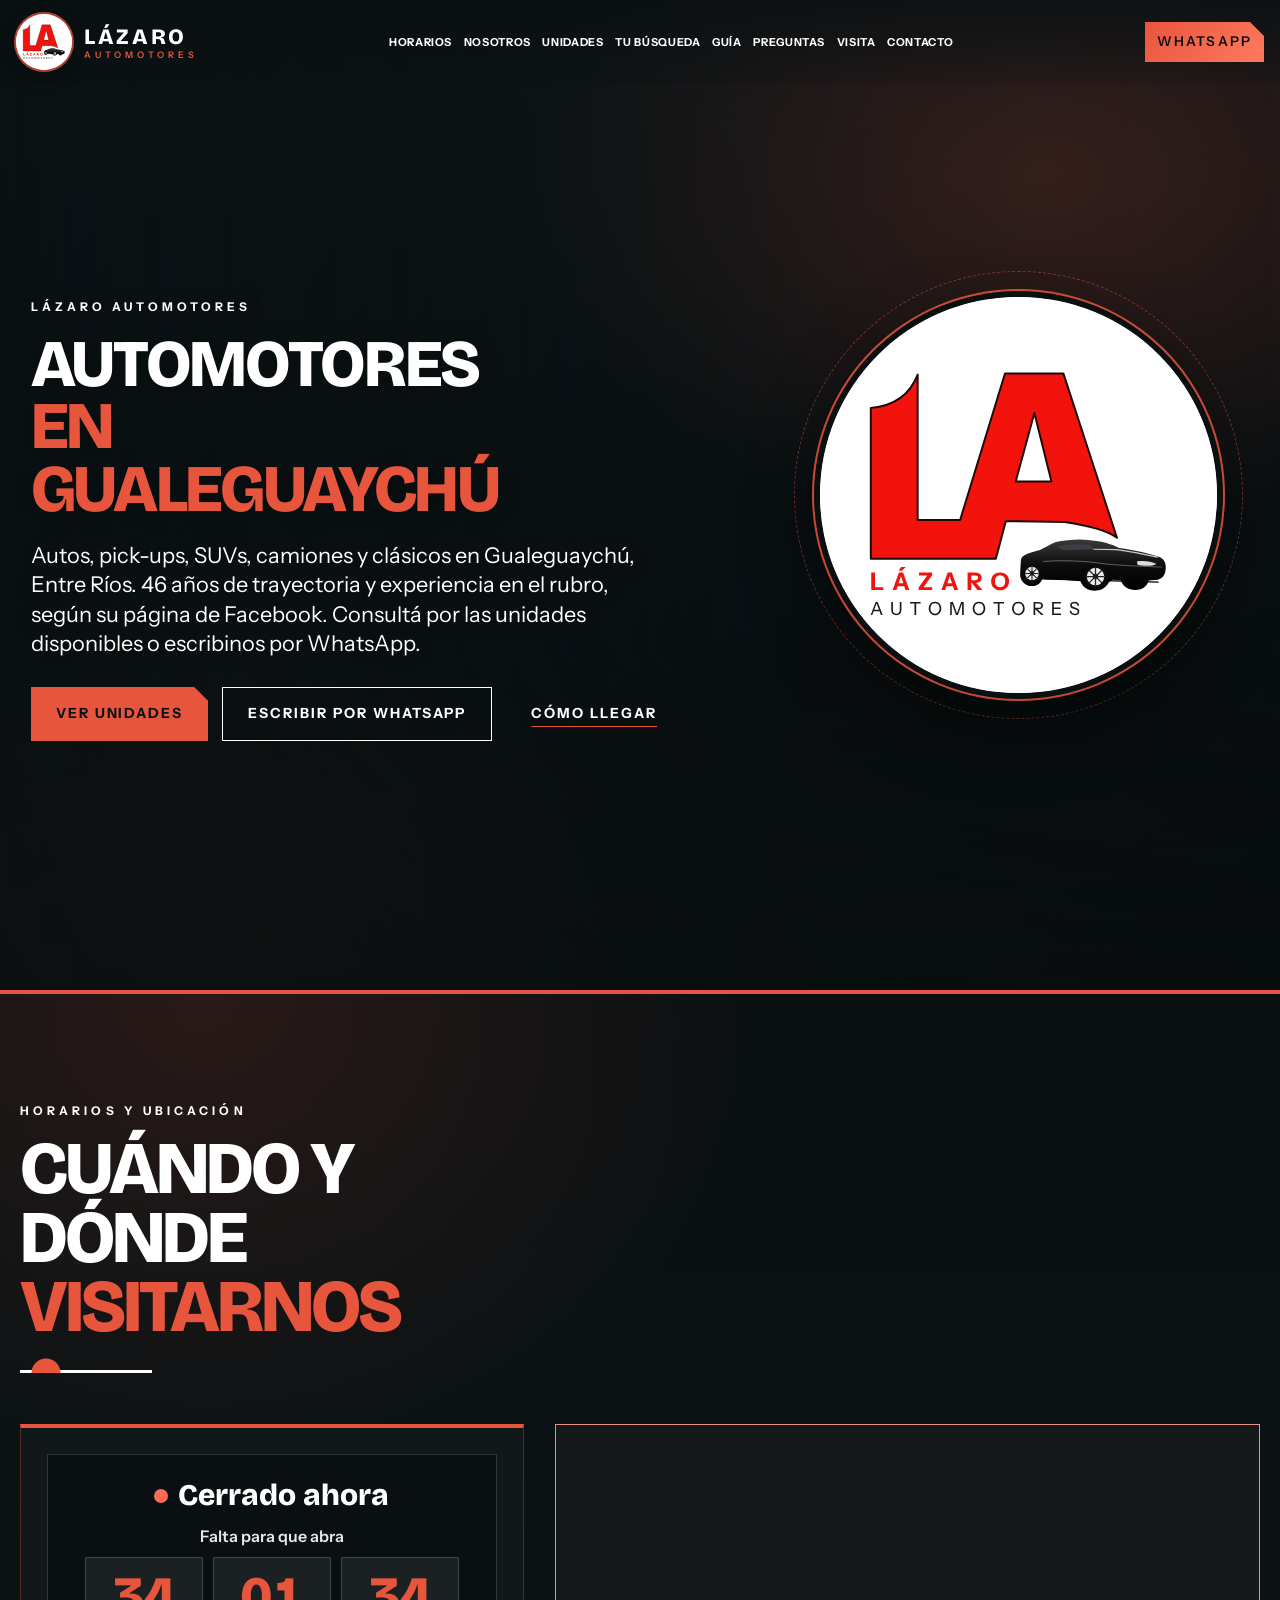
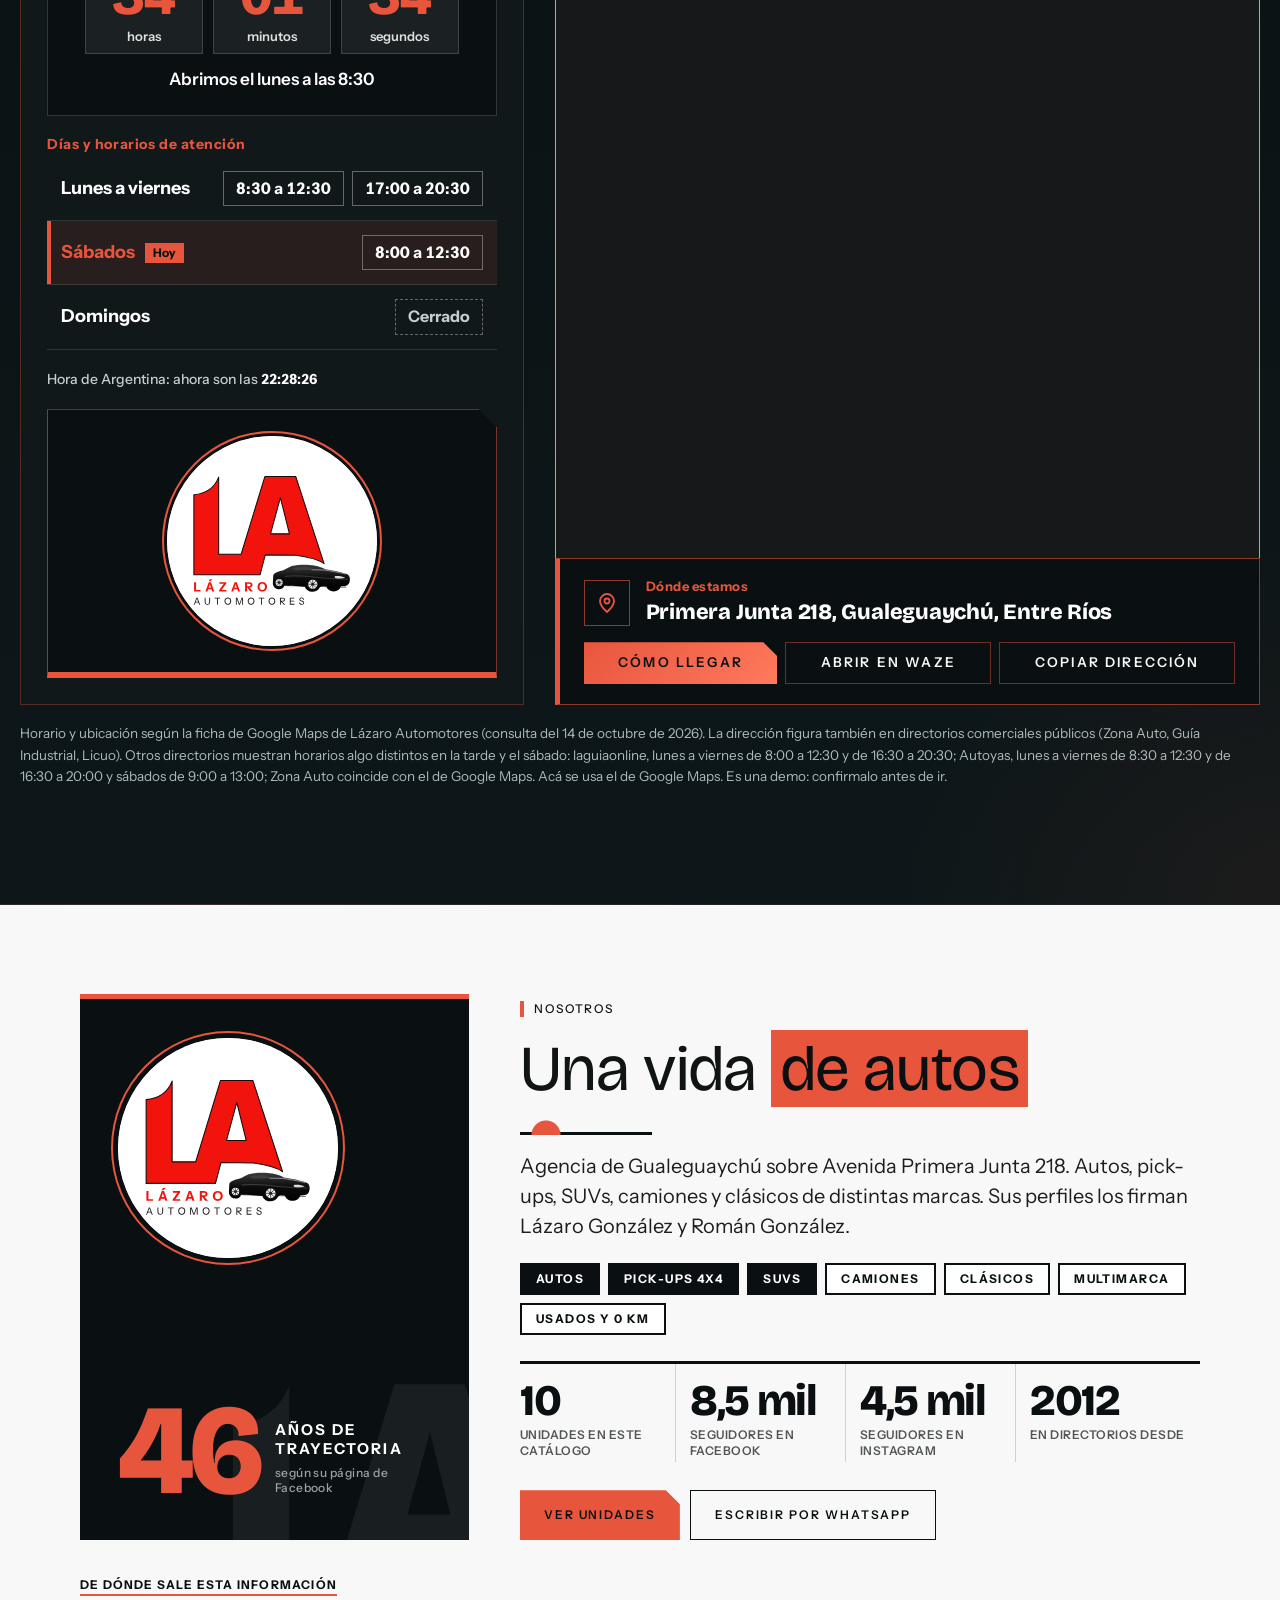
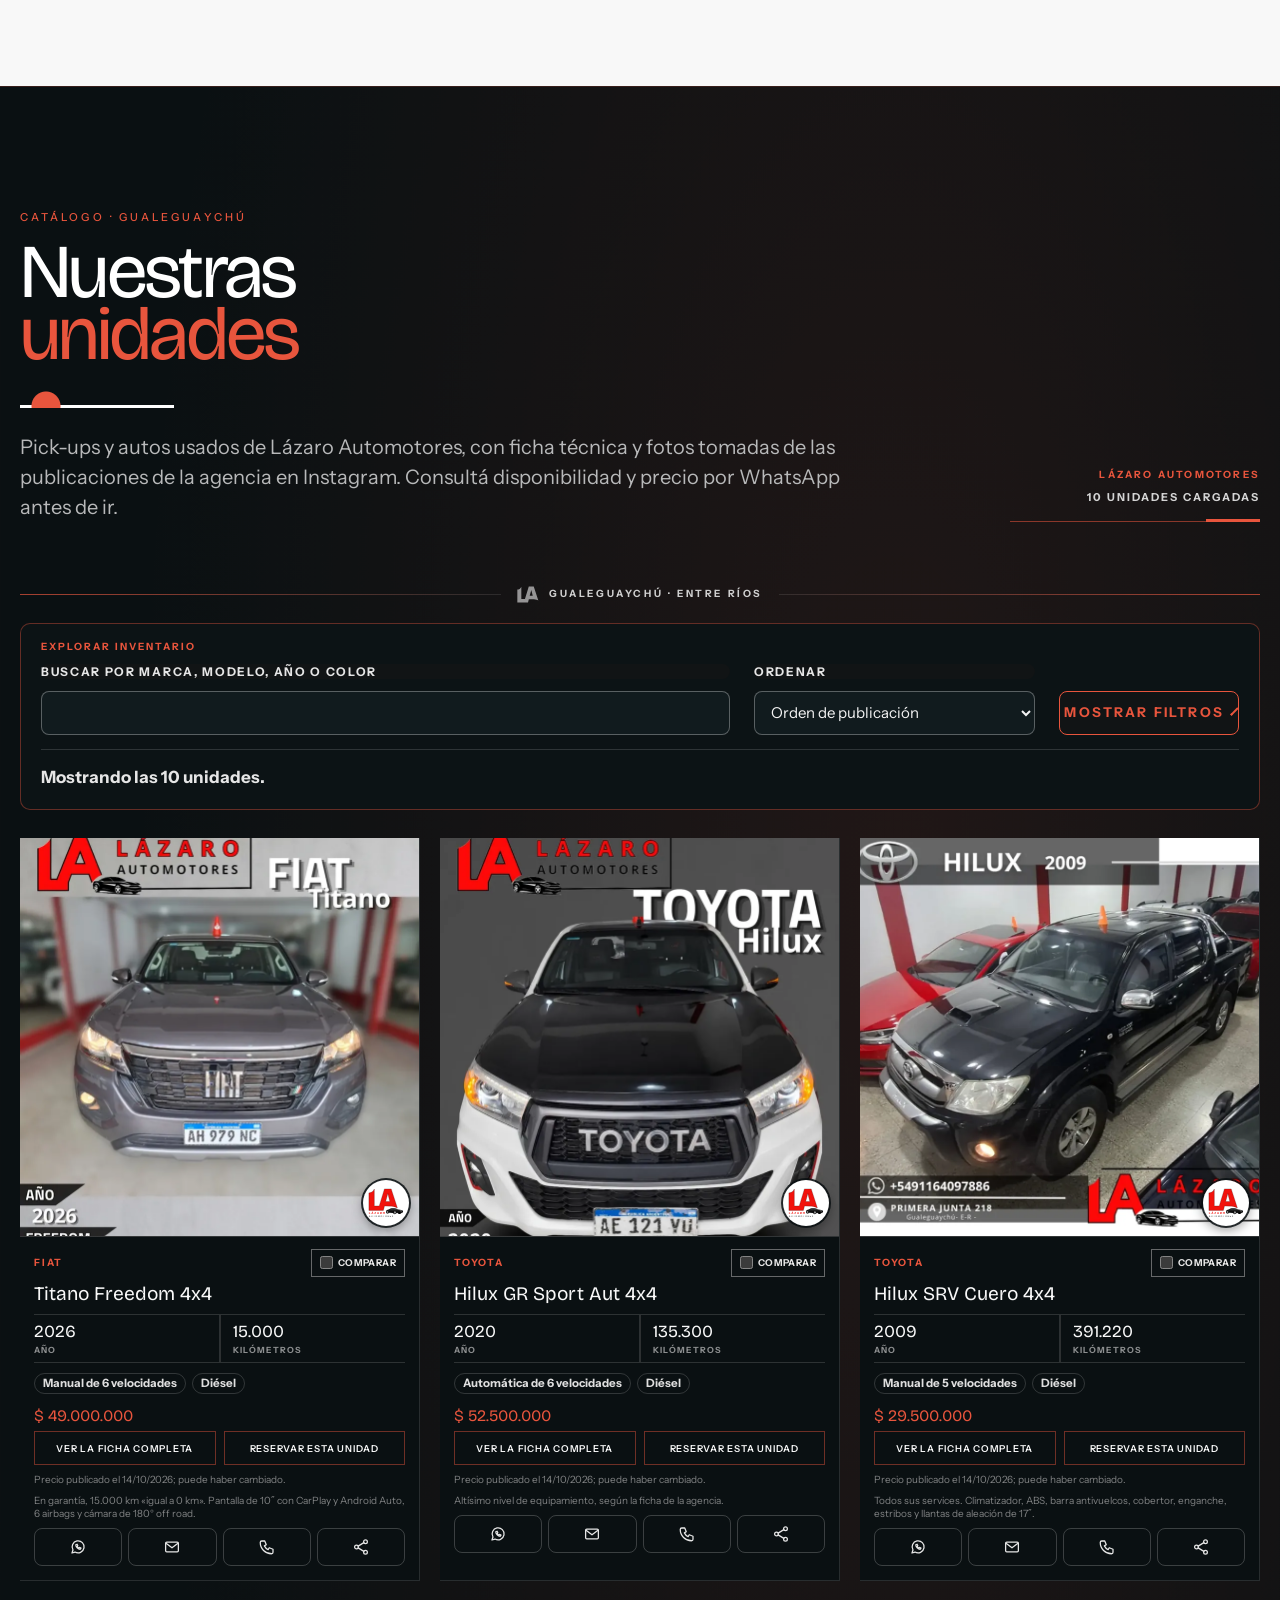
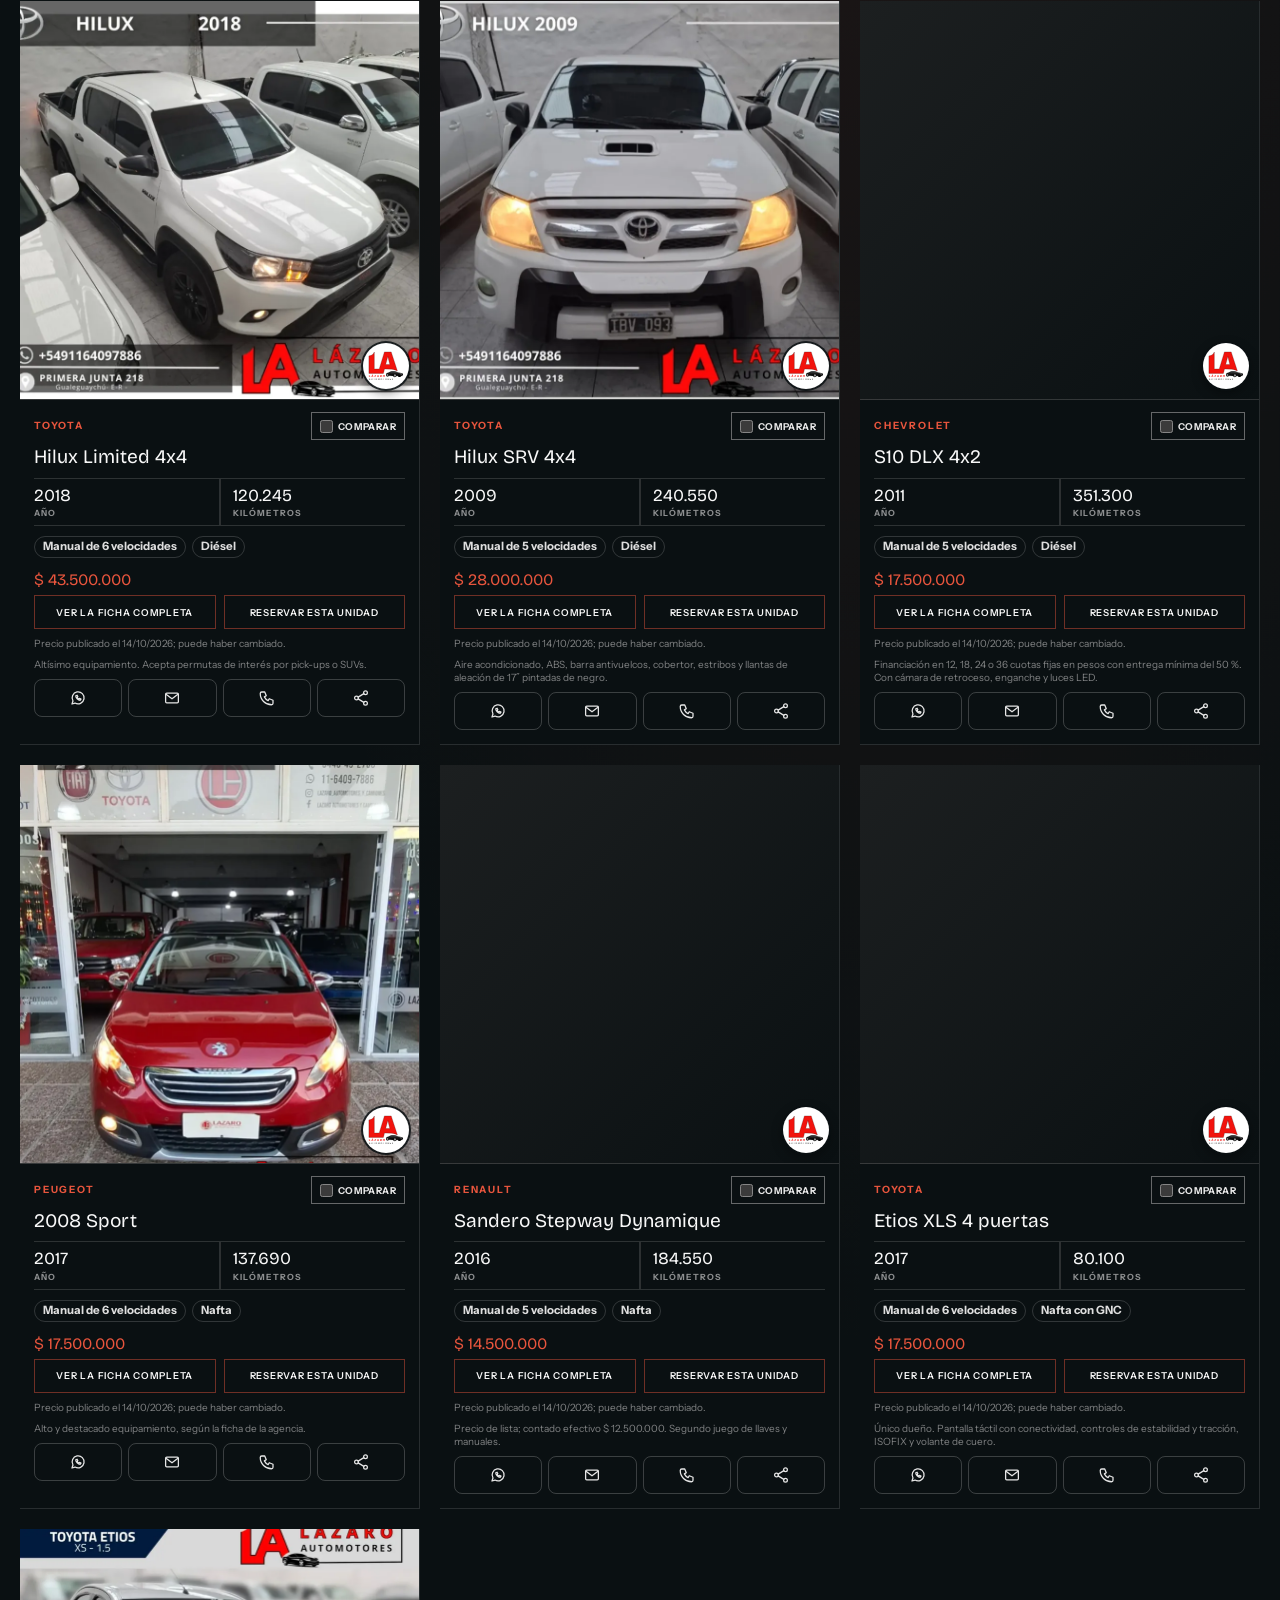
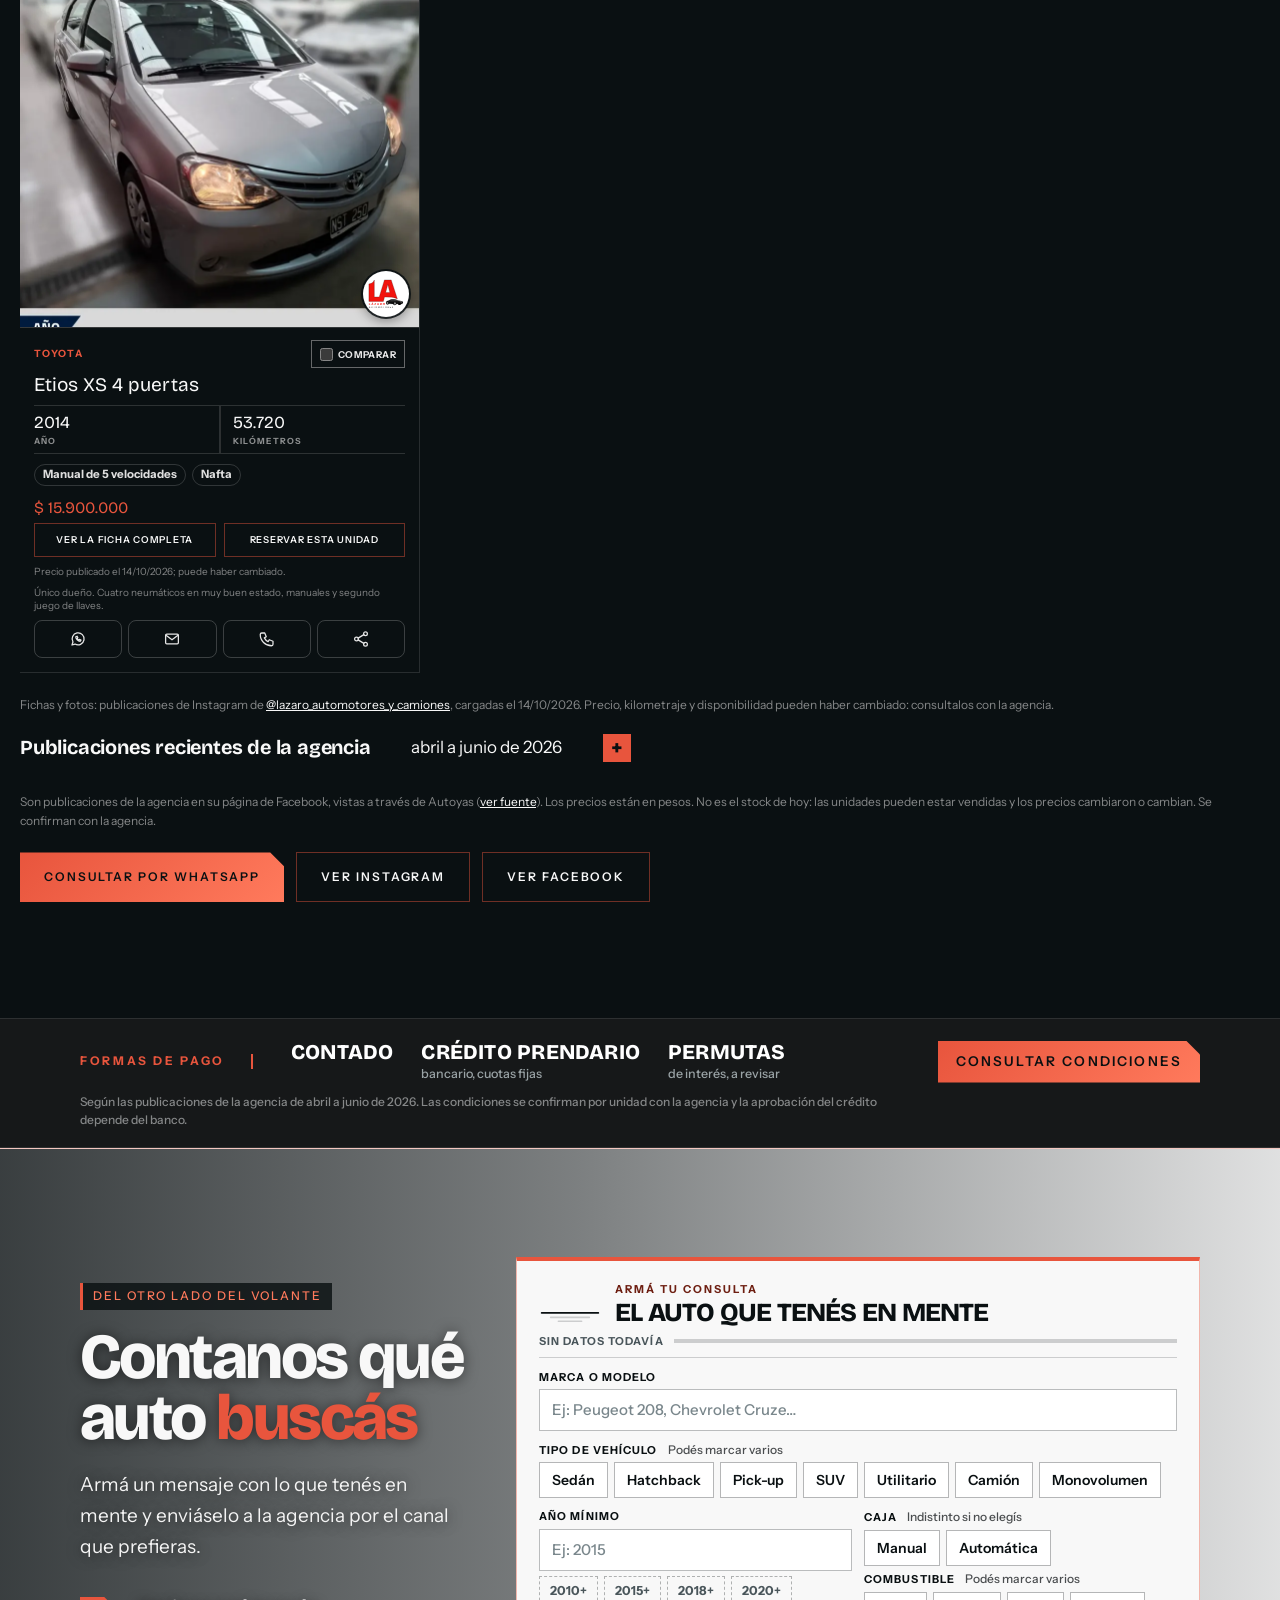
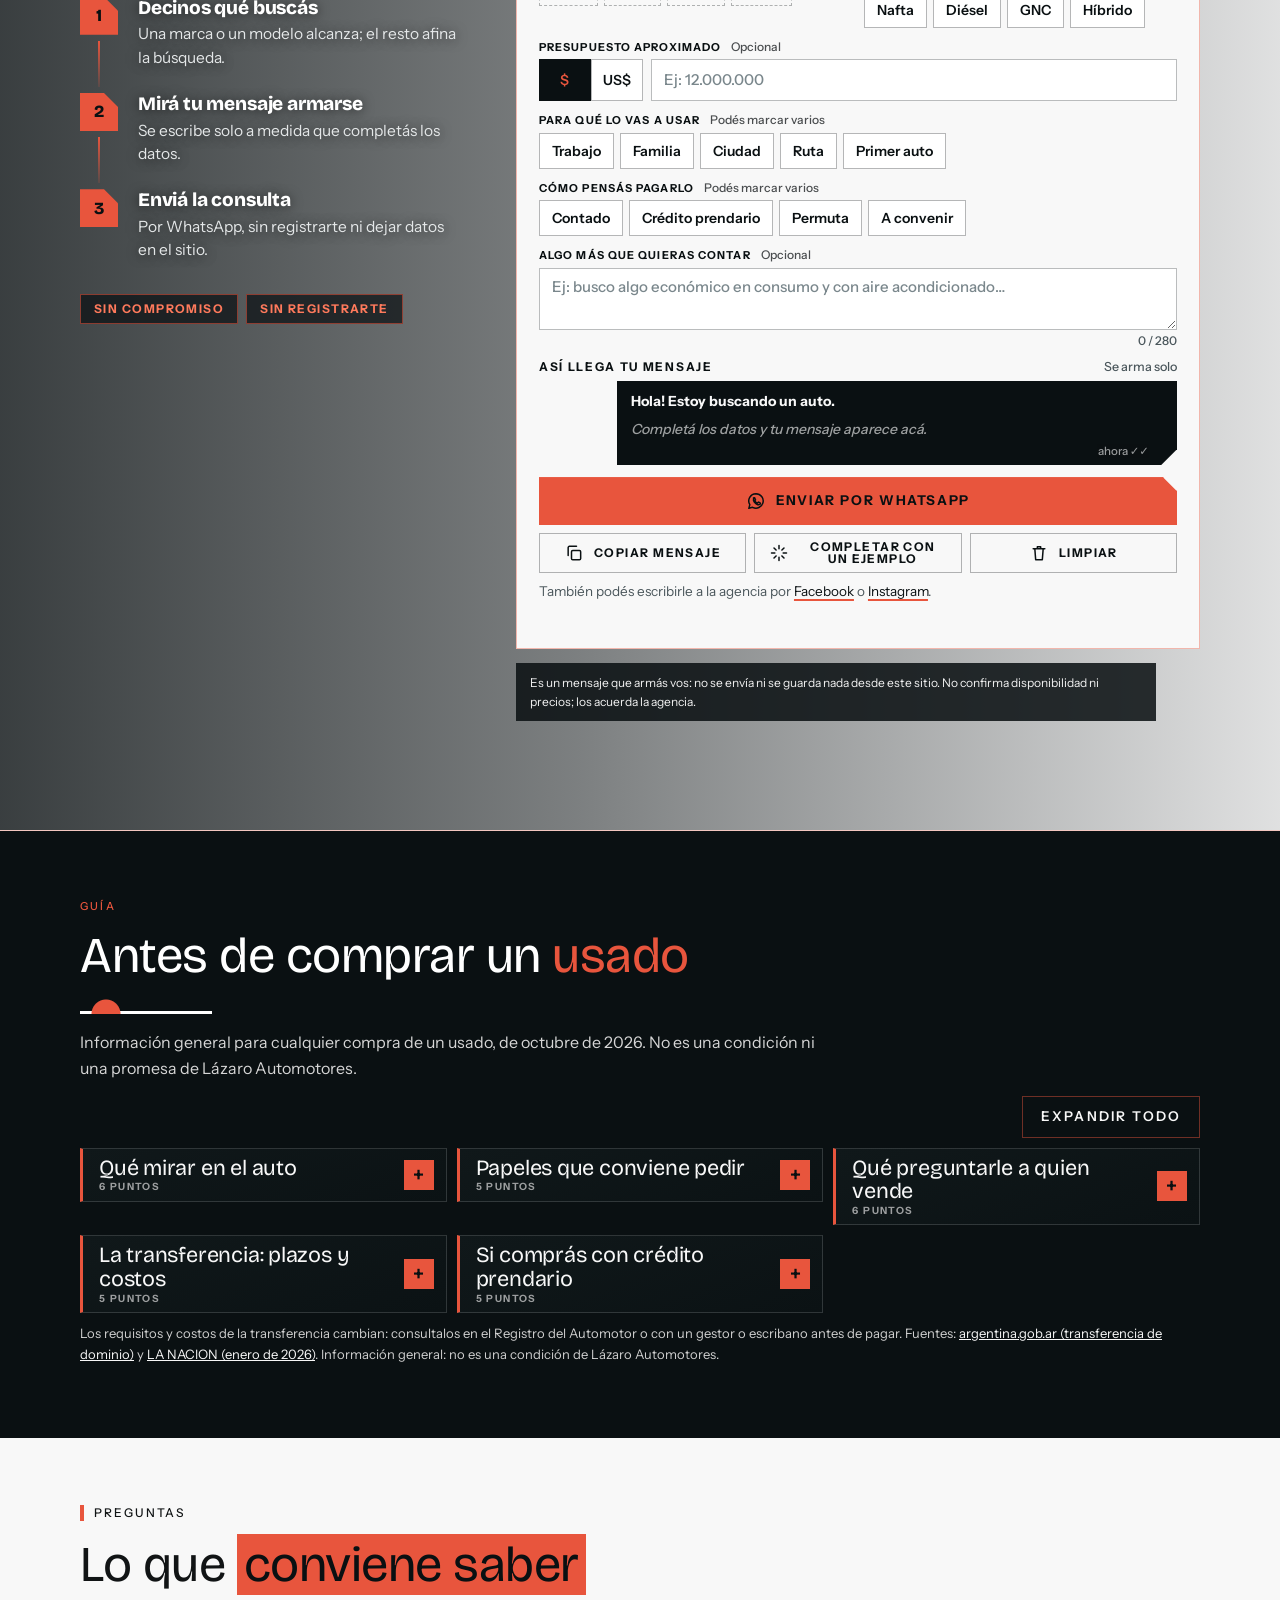
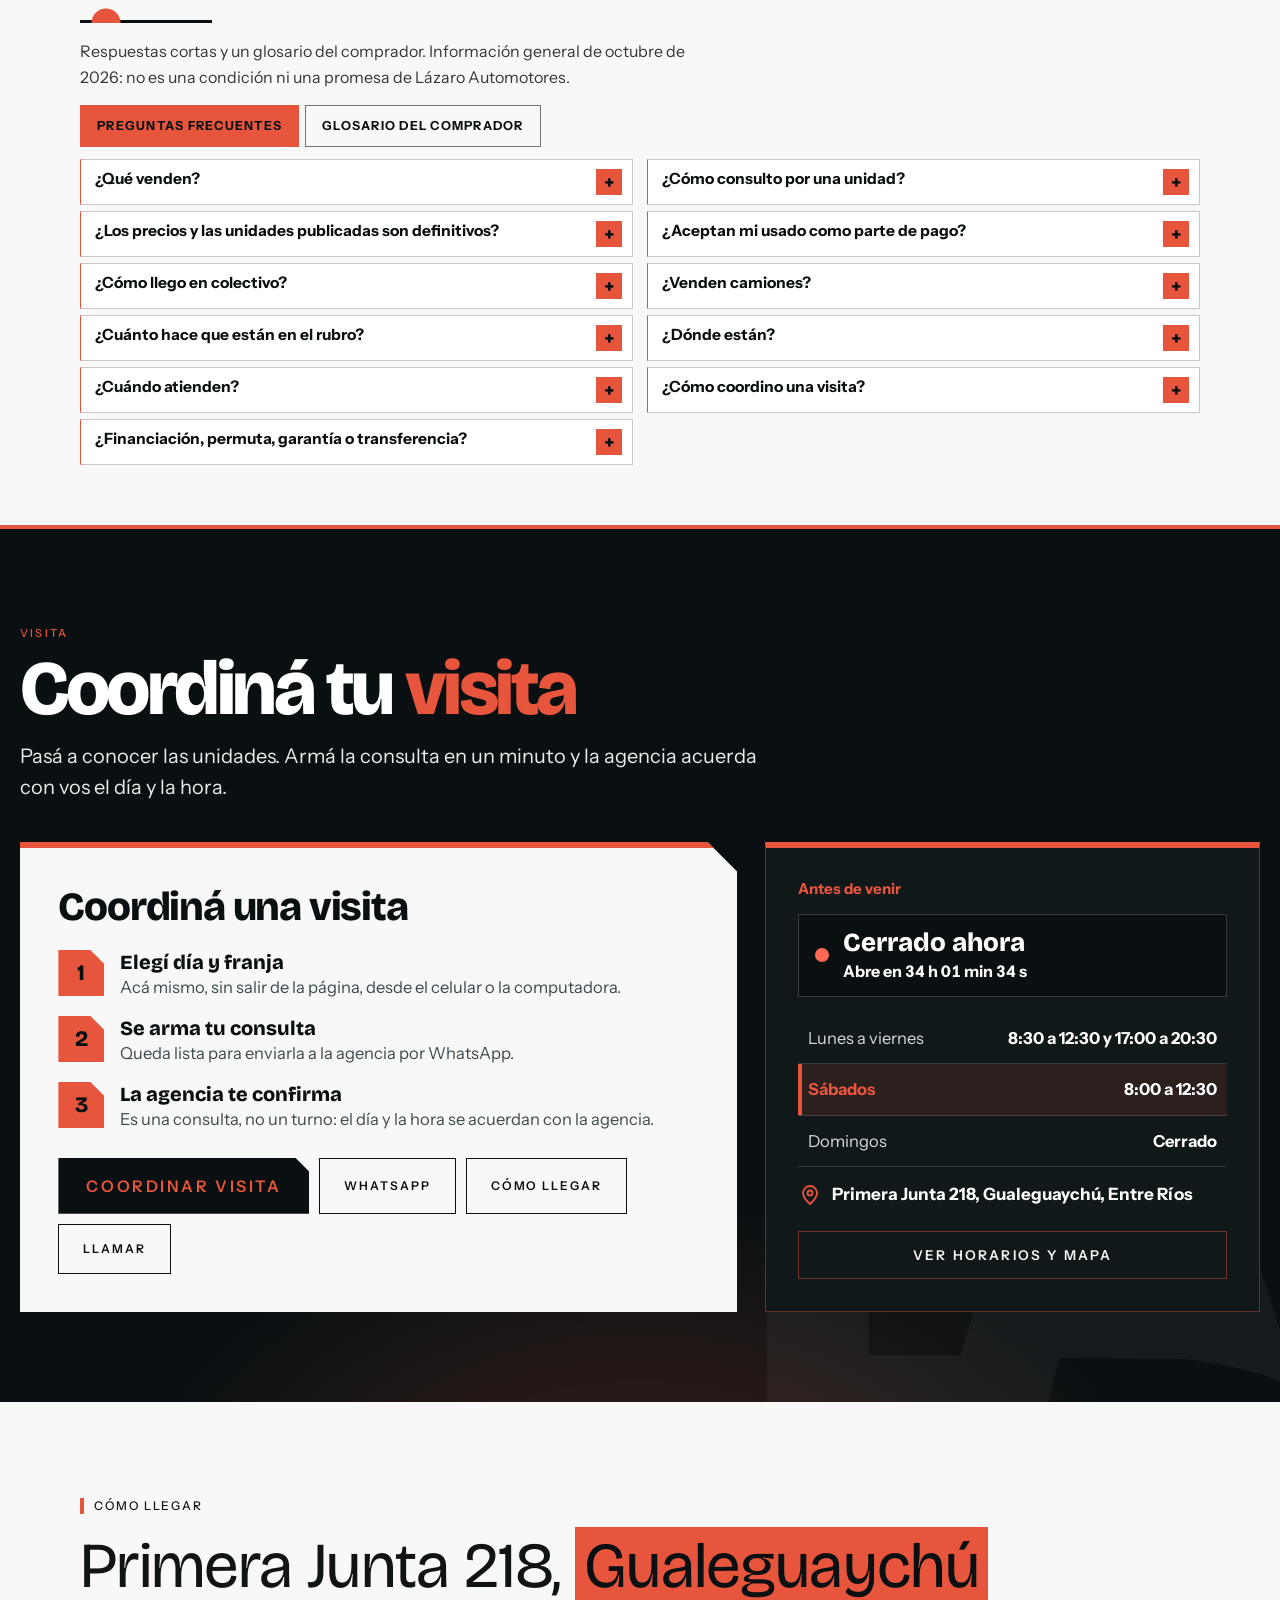
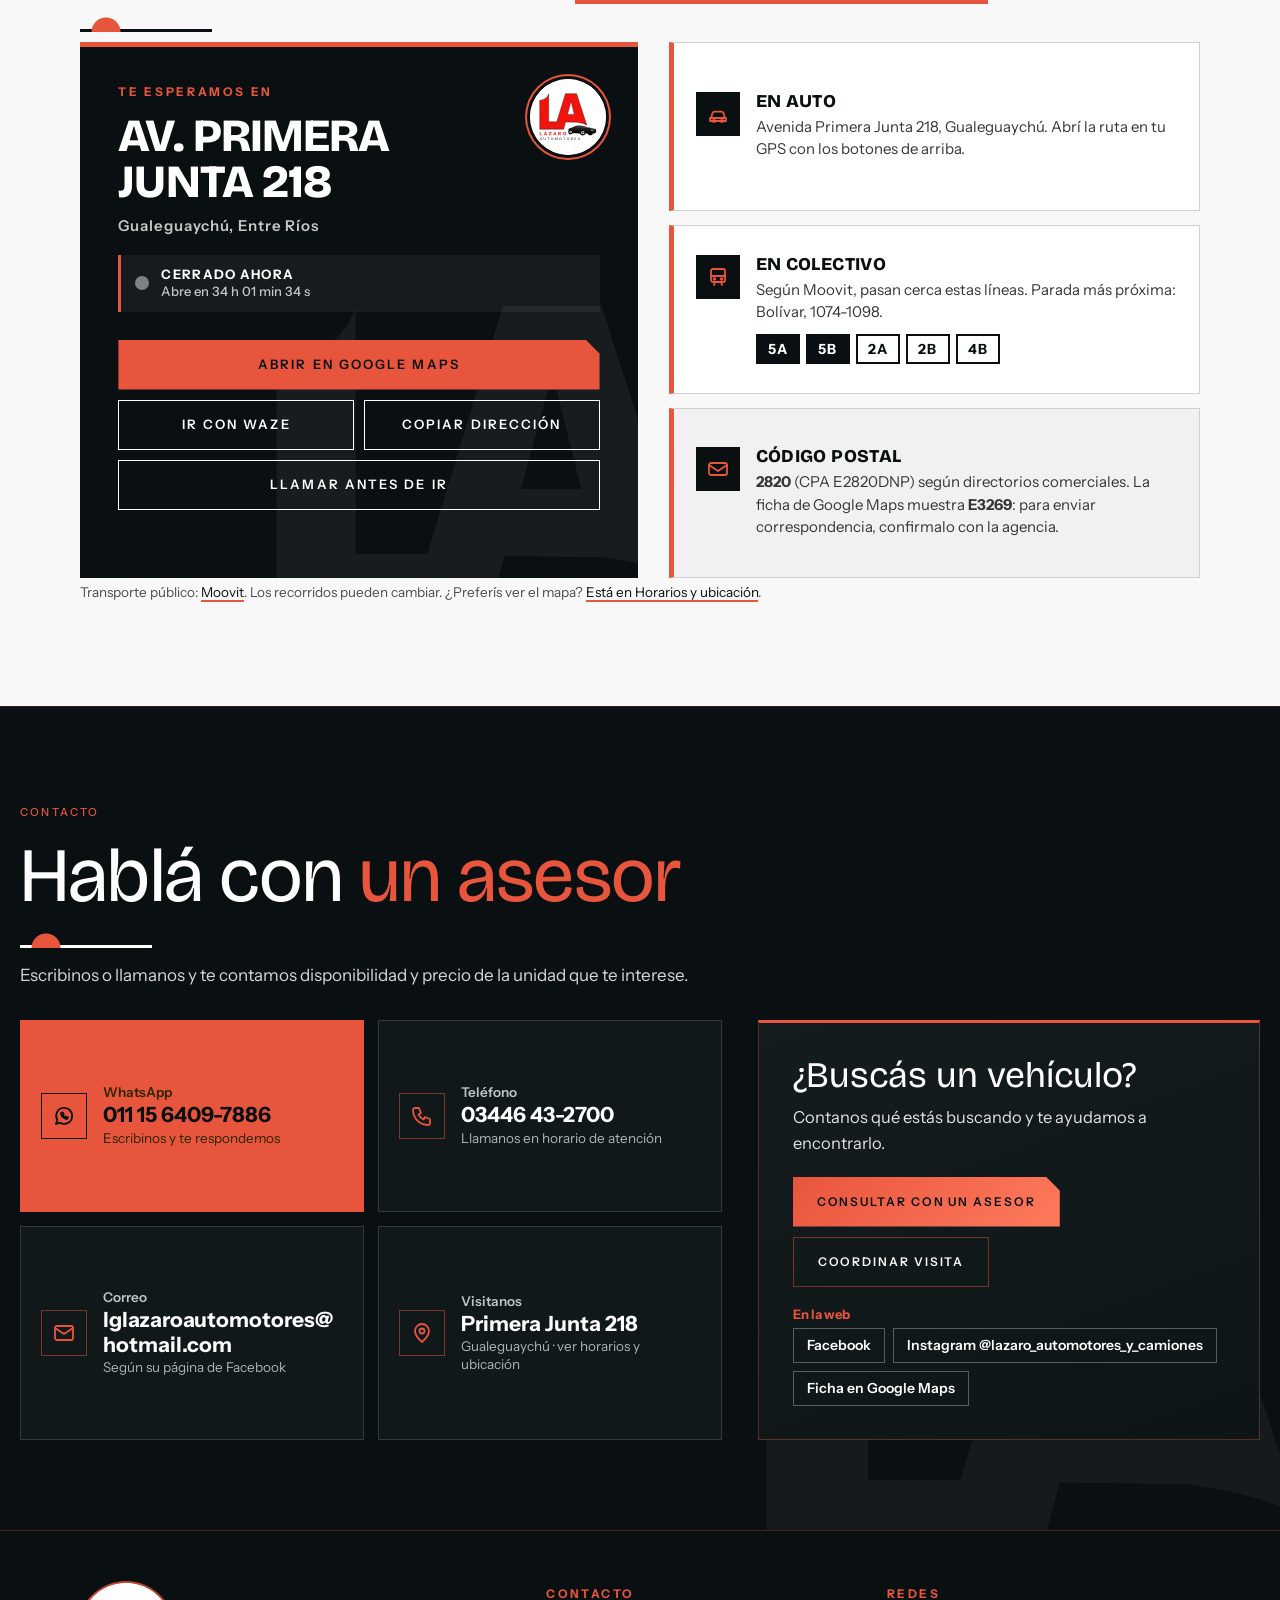
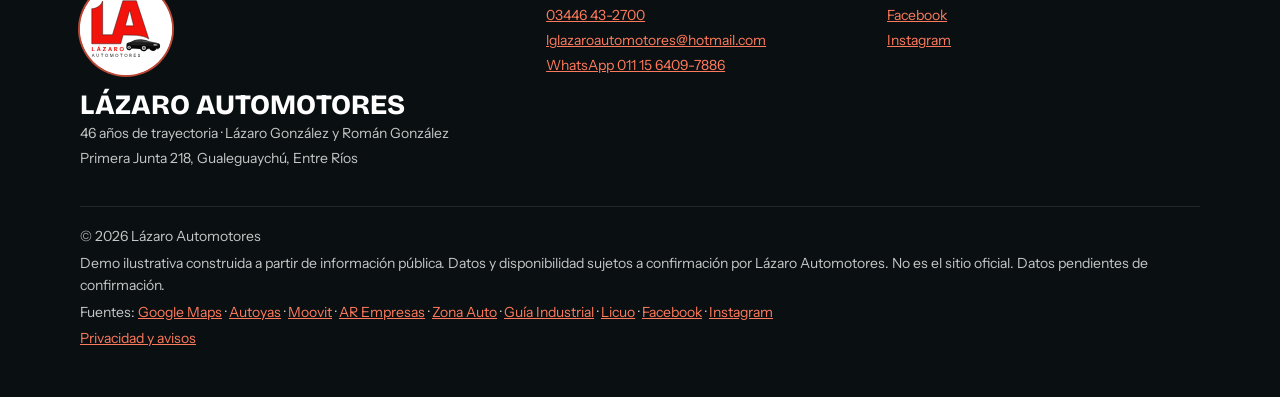
==== commit bf54aec8: "Add files via upload" ====
--- a/index.html
+++ b/index.html
@@ -11,9 +11,15 @@
 <meta property="og:title" content="Lázaro Automotores · Concesionario multimarca en Gualeguaychú, Entre Ríos">
 <meta property="og:description" content="Lázaro Automotores en Gualeguaychú, Entre Ríos: autos, pick-ups, SUVs, camiones y clásicos, con 46 años de trayectoria. Primera Junta 218. Financiación con créditos prendarios y permutas. Consultá por WhatsApp.">
 <meta property="og:locale" content="es_AR">
+<meta property="og:image" content="images/og-lazaro.png">
+<meta property="og:image:width" content="1200">
+<meta property="og:image:height" content="630">
+<meta name="twitter:card" content="summary_large_image">
+<meta name="twitter:image" content="images/og-lazaro.png">
 <meta name="twitter:card" content="summary">
 <link rel="manifest" href="site.webmanifest">
 <link rel="icon" type="image/svg+xml" href="favicon.svg">
+<link rel="apple-touch-icon" href="images/apple-touch-icon.png">
 <link rel="preload" href="fonts/bricolage-grotesque-latin.woff2" as="font" type="font/woff2" crossorigin>
 <link rel="preload" href="fonts/instrument-sans-latin.woff2" as="font" type="font/woff2" crossorigin>
 <style>
@@ -1996,8 +2002,8 @@
 </head>
 <body>
 <a class="skip" href="#unidades">Saltar al contenido</a>
-<header class="site-header site-header--home"><div class="w"><a class="mark" href="./" aria-label="Lázaro Automotores, inicio"><span class="wm"><b>Lázaro</b><i>Automotores</i></span></a>
-<nav class="site-nav" id="site-nav" aria-label="Principal"><a href="#horarios">Horarios</a><a href="#nosotros">Nosotros</a><a href="#unidades">Unidades</a><a href="#pagos">Cómo comprar</a><a href="#busqueda">Tu búsqueda</a><a href="#guia">Guía</a><a href="#preguntas">Preguntas</a><a href="#visita">Visita</a><a href="#contacto">Contacto</a></nav>
+<header class="site-header site-header--home"><div class="w"><a class="mark" href="./" aria-label="Lázaro Automotores, inicio"><img class="mark-logo" src="images/logo-lazaro-badge.svg" width="56" height="56" alt="" decoding="async"><span class="wm"><b>Lázaro</b><i>Automotores</i></span></a>
+<nav class="site-nav" id="site-nav" aria-label="Principal"><a href="#horarios">Horarios</a><a href="#nosotros">Nosotros</a><a href="#unidades">Unidades</a><a href="#busqueda">Tu búsqueda</a><a href="#guia">Guía</a><a href="#preguntas">Preguntas</a><a href="#visita">Visita</a><a href="#contacto">Contacto</a></nav>
 <button class="menu-toggle" type="button" aria-expanded="false" aria-controls="site-nav" data-menu-toggle><span class="menu-icon" aria-hidden="true"></span><span>Menú</span></button>
 <div class="hc"><a class="btn p sm" href="https://wa.me/5491164097886?text=Hola!%20Quiero%20consultar%20por%20las%20unidades%20disponibles." target="_blank" rel="noopener noreferrer">WhatsApp</a></div></div></header>
 <p class="demo"><span>Demo ilustrativa · No es el sitio oficial</span></p>
@@ -2009,6 +2015,7 @@
 <h1><span class="sr">Lázaro Automotores: </span>Automotores <em>en Gualeguaychú</em></h1>
 <p class="lead">Autos, pick-ups, SUVs, camiones y clásicos en Gualeguaychú, Entre Ríos. 46 años de trayectoria y experiencia en el rubro, según su página de Facebook. Consultá por las unidades disponibles o escribinos por WhatsApp.</p>
 <div class="row"><a class="btn p" href="#unidades">Ver unidades</a><a class="btn" href="https://wa.me/5491164097886?text=Hola!%20Quiero%20consultar%20por%20las%20unidades%20disponibles." target="_blank" rel="noopener noreferrer">Escribir por WhatsApp</a><a class="btn lnk" href="https://www.google.com/maps/place/Lazaro+Automotores/@-33.0057421,-58.5215153,17z/data=!4m17!1m8!3m7!1s0x95b00788edf01673:0x80b547a065cb1bb4!2sLazaro+Automotores!8m2!3d-33.0056114!4d-58.5214283!10e5!16s%2Fg%2F1tdr4hfn!3m7!1s0x95b00788edf01673:0x80b547a065cb1bb4!8m2!3d-33.0056114!4d-58.5214283!9m1!1b1!16s%2Fg%2F1tdr4hfn" target="_blank" rel="noopener noreferrer">Cómo llegar</a></div></div>
+<div class="hx-badge" aria-hidden="true"><span class="hx-badge-ring"></span><img src="images/logo-lazaro-badge.svg" width="460" height="460" alt="" decoding="async" fetchpriority="high"></div>
 <a class="hx-down" href="#unidades">Explorá las unidades</a>
 </div>
 
@@ -2025,7 +2032,7 @@
 <div class="hz-wk"><p class="hz-wk-t">Días y horarios de atención</p>
 <table class="hz-tbl"><caption class="sr">Horario de atención</caption><tbody><tr data-dias="1,2,3,4,5"><th scope="row"><span class="hz-dn">Lunes a viernes</span><span class="hz-hoy">Hoy</span></th><td><span class="hz-rg">8:30 a 12:30</span><span class="hz-rg">17:00 a 20:30</span></td></tr><tr data-dias="6"><th scope="row"><span class="hz-dn">Sábados</span><span class="hz-hoy">Hoy</span></th><td><span class="hz-rg">8:00 a 12:30</span></td></tr><tr data-dias="0"><th scope="row"><span class="hz-dn">Domingos</span><span class="hz-hoy">Hoy</span></th><td><span class="hz-rg hz-rg--x">Cerrado</span></td></tr></tbody></table></div>
 <p class="hz-tz">Hora de Argentina: ahora son las <b data-reloj>--:--:--</b></p>
-<div class="hz-brand"><span class="wm wm--lg"><b>Lázaro</b><i>Automotores</i></span></div>
+<div class="hz-brand"><img src="images/logo-lazaro-badge.svg" width="230" height="230" alt="Lázaro Automotores" loading="lazy" decoding="async"></div>
 </div>
 <div class="hz-mapwrap">
 <div class="hz-map" id="mapa" data-lat="-33.0056114" data-lng="-58.5214283" data-nombre="Lázaro Automotores" data-dir="Primera Junta 218, Gualeguaychú, Entre Ríos" data-gmaps="https://www.google.com/maps/place/Lazaro+Automotores/@-33.0057421,-58.5215153,17z/data=!4m17!1m8!3m7!1s0x95b00788edf01673:0x80b547a065cb1bb4!2sLazaro+Automotores!8m2!3d-33.0056114!4d-58.5214283!10e5!16s%2Fg%2F1tdr4hfn!3m7!1s0x95b00788edf01673:0x80b547a065cb1bb4!8m2!3d-33.0056114!4d-58.5214283!9m1!1b1!16s%2Fg%2F1tdr4hfn" data-leaflet="js/vendor/leaflet.js" data-css="js/vendor/leaflet.css">
@@ -2039,17 +2046,27 @@
 <p class="src hz-src">Horario y ubicación según la ficha de Google Maps de Lázaro Automotores (consulta del 14 de octubre de 2026). La dirección figura también en directorios comerciales públicos (Zona Auto, Guía Industrial, Licuo). Otros directorios muestran horarios algo distintos en la tarde y el sábado: laguiaonline, lunes a viernes de 8:00 a 12:30 y de 16:30 a 20:30; Autoyas, lunes a viernes de 8:30 a 12:30 y de 16:30 a 20:00 y sábados de 9:00 a 13:00; Zona Auto coincide con el de Google Maps. Acá se usa el de Google Maps. Es una demo: confirmalo antes de ir.</p>
 </div></section>
 <section class="lt" id="nosotros" aria-labelledby="nos-t"><div class="w">
+<div class="nz2">
+<div class="nz2-brand">
+<img class="nz2-logo" src="images/logo-lazaro-badge.svg" width="240" height="240" alt="Lázaro Automotores" loading="lazy" decoding="async">
+<p class="nz2-num"><b>46</b><span>años de trayectoria<small>según su página de Facebook</small></span></p>
+</div>
+<div class="nz2-body">
 <p class="ey">Nosotros</p><h2 id="nos-t">Una vida <em>de autos</em></h2>
-<p class="sec-p">Lázaro Automotores y Camiones es una agencia de autos y camiones de Gualeguaychú, sobre Avenida Primera Junta 218. En sus perfiles de Facebook e Instagram se presenta con «46 años de trayectoria y experiencia en el rubro» y «más de 4 décadas marcando el camino», y los firman Lázaro González y Román González.</p>
-<div class="cards">
-<div class="card"><h3>Autos, pick-ups y SUVs</h3><p>Es el grueso de lo que publican: usados de distintas marcas (Volkswagen, Ford, Renault y Toyota en sus publicaciones de 2026), desde autos chicos hasta pick-ups 4x4 de alta gama.</p></div>
-<div class="card"><h3>Camiones y clásicos</h3><p>Los perfiles de la agencia anuncian camiones y clásicos entre sus rubros, y Guía Industrial la lista en «venta de camiones usados». En las publicaciones de 2026 que consultamos no aparecía ninguno: preguntá por lo que tengan.</p></div>
-<div class="card"><h3>Multimarca, usados y 0 km</h3><p>Los directorios Zona Auto y Guía Industrial la describen como agencia multimarca de 0 km y usados.</p></div>
-<div class="card"><h3>Cada unidad, bien mostrada</h3><p>Las publicaciones de la agencia incluyen ficha técnica con año, kilometraje, versión, motor, transmisión y equipamiento, además de videos del exterior y del interior de la unidad.</p></div>
-<div class="card"><h3>Con redes activas</h3><p>Su página de Facebook ronda los 8,5 mil seguidores (8.543 «me gusta») y su Instagram, los 4,5 mil (4.488 seguidores y 399 publicaciones). Entre el 29 de abril y el 22 de junio de 2026 publicaron unidades en siete fechas distintas.</p></div>
-<div class="card"><h3>En su lugar de siempre</h3><p>Primera Junta 218 figura como dirección de «Lázaro Automotores» en directorios comerciales desde, al menos, junio de 2012 (alta en el directorio AR Empresas, con el mismo teléfono fijo 03446 43-2700).</p></div>
+<p class="nz2-lead">Agencia de Gualeguaychú sobre Avenida Primera Junta 218. Autos, pick-ups, SUVs, camiones y clásicos de distintas marcas. Sus perfiles los firman Lázaro González y Román González.</p>
+<ul class="nz2-chips" aria-label="Qué vende la agencia"><li>Autos</li><li>Pick-ups 4x4</li><li>SUVs</li><li>Camiones</li><li>Clásicos</li><li>Multimarca</li><li>Usados y 0 km</li></ul>
+<dl class="nz2-stats">
+<div><dt>Unidades en este catálogo</dt><dd>10</dd></div>
+<div><dt>Seguidores en Facebook</dt><dd>8,5 mil</dd></div>
+<div><dt>Seguidores en Instagram</dt><dd>4,5 mil</dd></div>
+<div><dt>En directorios desde</dt><dd>2012</dd></div>
+</dl>
+<div class="row nz2-cta"><a class="btn p" href="#unidades">Ver unidades</a><a class="btn" href="https://wa.me/5491164097886?text=Hola!%20Quiero%20consultar%20por%20las%20unidades%20disponibles." target="_blank" rel="noopener noreferrer">Escribir por WhatsApp</a></div>
 </div>
-<p class="src">Fuentes: <a href="https://www.facebook.com/lazaroautomotoresycamiones" target="_blank" rel="noopener noreferrer">Facebook</a>, <a href="https://www.instagram.com/lazaro_automotores_y_camiones/" target="_blank" rel="noopener noreferrer">Instagram</a>, <a href="https://www.autoyas.com/AR/Gualeguaych%C3%BA/102634064981550/Lazaro-Automotores-y-Camiones" target="_blank" rel="noopener noreferrer">Autoyas</a>, <a href="https://zonaauto.com.ar/concesionarios/lazaro-automotores/" target="_blank" rel="noopener noreferrer">Zona Auto</a>, <a href="https://guiaindustrial.com.ar/lazaro-automotores-gualeguaychu-entre-rios" target="_blank" rel="noopener noreferrer">Guía Industrial</a> y <a href="https://www.arempresas.com/company/89602/LAZARO_AUTOMOTORES_O_KM_USADOS" target="_blank" rel="noopener noreferrer">AR Empresas</a>. Los «46 años» son una afirmación del propio negocio (Instagram dice 45) y la fecha de 2012 es la del alta en un directorio, no la de fundación. Cifras de redes al 14 de octubre de 2026.</p>
+</div>
+<details class="nz2-src"><summary>De dónde sale esta información</summary>
+<p >Fuentes: <a href="https://www.facebook.com/lazaroautomotoresycamiones" target="_blank" rel="noopener noreferrer">Facebook</a>, <a href="https://www.instagram.com/lazaro_automotores_y_camiones/" target="_blank" rel="noopener noreferrer">Instagram</a>, <a href="https://www.autoyas.com/AR/Gualeguaych%C3%BA/102634064981550/Lazaro-Automotores-y-Camiones" target="_blank" rel="noopener noreferrer">Autoyas</a>, <a href="https://zonaauto.com.ar/concesionarios/lazaro-automotores/" target="_blank" rel="noopener noreferrer">Zona Auto</a>, <a href="https://guiaindustrial.com.ar/lazaro-automotores-gualeguaychu-entre-rios" target="_blank" rel="noopener noreferrer">Guía Industrial</a> y <a href="https://www.arempresas.com/company/89602/LAZARO_AUTOMOTORES_O_KM_USADOS" target="_blank" rel="noopener noreferrer">AR Empresas</a>. Los «46 años» son una afirmación del propio negocio (Instagram dice 45) y la fecha de 2012 es la del alta en un directorio, no la de fundación. Cifras de redes al 14 de octubre de 2026.</p>
+<p>Camiones y clásicos figuran entre los rubros de sus perfiles, pero en las publicaciones de 2026 consultadas no aparecía ninguno: preguntá por lo que tengan.</p></details>
 </div></section>
 <section id="unidades" class="inventory-section" aria-labelledby="unidades-t"><div class="w wide">
 <div class="inventory-head">
@@ -2158,17 +2175,13 @@
 <div class="row mt"><a class="btn p" href="https://wa.me/5491164097886?text=Hola!%20Quiero%20consultar%20por%20las%20unidades%20disponibles." target="_blank" rel="noopener noreferrer">Consultar por WhatsApp</a><a class="btn" href="https://www.instagram.com/lazaro_automotores_y_camiones/" target="_blank" rel="noopener noreferrer">Ver Instagram</a><a class="btn" href="https://www.facebook.com/lazaroautomotoresycamiones" target="_blank" rel="noopener noreferrer">Ver Facebook</a></div>
 </div></section>
 
-<section id="pagos" aria-labelledby="pag-t"><div class="w">
-<p class="ey">Cómo comprar</p><h2 id="pag-t">Formas de pago <em>y permutas</em></h2>
-<p class="sec-p">Esto es lo que la agencia anunció en sus publicaciones de abril a junio de 2026. Cada unidad tiene sus condiciones: se confirman con la agencia antes de decidir.</p>
-<div class="cards">
-<div class="card"><h3>Contado</h3><p>En su publicación de ofertas del 18 de junio de 2026 las unidades figuran «solo contado efectivo o créditos prendarios».</p></div>
-<div class="card"><h3>Crédito prendario bancario</h3><p>Financiación bancaria con créditos prendarios en cuotas fijas y en pesos, a 12, 18, 24 o 36 cuotas. Una publicación de junio la menciona con entrega mínima del 50 %.</p></div>
-<div class="card"><h3>Permuta de interés</h3><p>Aceptan permutas «de interés», en las publicaciones de pick-ups y SUVs con esa aclaración. En la de ofertas de junio, las permutas son «a revisar» y a precio de lista: la unidad se revisa antes de tomarla.</p></div>
-<div class="card"><h3>Lo que no figura</h3><p>Garantía, gestoría y transferencia no se mencionan en lo publicado. Preguntalo por escrito y dejá lo acordado anotado.</p></div>
+<section id="pagos" class="pay" aria-label="Formas de pago"><div class="w">
+<div class="pay-in">
+<p class="pay-k">Formas de pago</p>
+<ul class="pay-l"><li><b>Contado</b></li><li><b>Crédito prendario</b><span>bancario, cuotas fijas</span></li><li><b>Permutas</b><span>de interés, a revisar</span></li></ul>
+<a class="btn p sm" href="https://wa.me/5491164097886?text=Hola!%20Quiero%20consultar%20por%20financiaci%C3%B3n%20y%20permutas." target="_blank" rel="noopener noreferrer">Consultar condiciones</a>
 </div>
-<ol class="cv-steps" style="margin-top:28px"><li><b>Consultá por la unidad</b><span>Por <a href="https://wa.me/5491164097886?text=Hola!%20Quiero%20consultar%20por%20las%20unidades%20disponibles." target="_blank" rel="noopener noreferrer">WhatsApp</a> o al 03446 43-2700.</span></li><li><b>Vení a verla y probarla</b><span>Lunes a viernes de 8:30 a 12:30 y de 17:00 a 20:30, sábados de 8:00 a 12:30.</span></li><li><b>Acordá la forma de pago</b><span>Contado, crédito prendario o permuta, según la unidad.</span></li></ol>
-<p class="src">Fuente: publicaciones de la agencia en Facebook, vistas en <a href="https://www.autoyas.com/AR/Gualeguaych%C3%BA/102634064981550/Lazaro-Automotores-y-Camiones" target="_blank" rel="noopener noreferrer">Autoyas</a>. Información histórica de 2026, sin valor de oferta. La aprobación del crédito depende del banco.</p>
+<p class="pay-n">Según las publicaciones de la agencia de abril a junio de 2026. Las condiciones se confirman por unidad con la agencia y la aprobación del crédito depende del banco.</p>
 </div></section>
 
 <section class="conversion conversion--search lt" id="busqueda" aria-labelledby="bus-t"><div class="w">
@@ -2265,12 +2278,28 @@
 
 <section class="lt" id="llegar" aria-labelledby="lle-t"><div class="w">
 <p class="ey">Cómo llegar</p><h2 id="lle-t">Primera Junta 218, <em>Gualeguaychú</em></h2>
-<div class="cards">
-<div class="card"><h3>En auto</h3><p>Avenida Primera Junta 218, Gualeguaychú, Entre Ríos. Abrí la ruta en <a href="https://www.google.com/maps/place/Lazaro+Automotores/@-33.0057421,-58.5215153,17z/data=!4m17!1m8!3m7!1s0x95b00788edf01673:0x80b547a065cb1bb4!2sLazaro+Automotores!8m2!3d-33.0056114!4d-58.5214283!10e5!16s%2Fg%2F1tdr4hfn!3m7!1s0x95b00788edf01673:0x80b547a065cb1bb4!8m2!3d-33.0056114!4d-58.5214283!9m1!1b1!16s%2Fg%2F1tdr4hfn" target="_blank" rel="noopener noreferrer">Google Maps</a> o en <a href="https://waze.com/ul?ll=-33.0056114,-58.5214283&amp;navigate=yes" target="_blank" rel="noopener noreferrer">Waze</a>.</p></div>
-<div class="card"><h3>En colectivo</h3><p>Según Moovit, pasan cerca las líneas 5A y 5B (las más cercanas), 2A, 2B y 4B. La parada más próxima es Bolívar, 1074-1098.</p></div>
-<div class="card"><h3>Código postal</h3><p>2820 (CPA E2820DNP) según directorios comerciales. La ficha de Google Maps muestra E3269; para enviar correspondencia, confirmalo con la agencia.</p></div>
+<div class="lg2">
+<div class="lg2-main">
+<img class="lg2-logo" src="images/logo-lazaro-badge.svg" width="88" height="88" alt="" loading="lazy" decoding="async">
+<p class="lg2-k">Te esperamos en</p>
+<p class="lg2-a">Av. Primera Junta 218<small>Gualeguaychú, Entre Ríos</small></p>
+<div class="lg2-live" data-live data-abierto="0"><span class="hz-dot" aria-hidden="true"></span><div><p class="lg2-live-t" data-estado-t>Horario de atención</p><p class="lg2-live-c" data-cd-full></p></div></div>
+<div class="lg2-btns">
+<a class="btn p" href="https://www.google.com/maps/place/Lazaro+Automotores/@-33.0057421,-58.5215153,17z/data=!4m17!1m8!3m7!1s0x95b00788edf01673:0x80b547a065cb1bb4!2sLazaro+Automotores!8m2!3d-33.0056114!4d-58.5214283!10e5!16s%2Fg%2F1tdr4hfn!3m7!1s0x95b00788edf01673:0x80b547a065cb1bb4!8m2!3d-33.0056114!4d-58.5214283!9m1!1b1!16s%2Fg%2F1tdr4hfn" target="_blank" rel="noopener noreferrer">Abrir en Google Maps</a>
+<a class="btn" href="https://waze.com/ul?ll=-33.0056114,-58.5214283&amp;navigate=yes" target="_blank" rel="noopener noreferrer">Ir con Waze</a>
+<button class="btn" type="button" data-copiar-dir>Copiar dirección</button>
+<a class="btn" href="tel:+543446432700">Llamar antes de ir</a>
 </div>
-<p class="src">Fuente del transporte público: <a href="https://moovitapp.com/index/es-419/transporte_p%C3%BAblico-Lazaro_Automotores_o_Km_Usados-Gualeguaychu-site_230286658-6087" target="_blank" rel="noopener noreferrer">Moovit</a>. Los recorridos pueden cambiar.</p>
+<p class="lg2-st" role="status" aria-live="polite" data-copiar-st></p>
+</div>
+<div class="lg2-side">
+<article class="lg2-c"><span class="lg2-i" aria-hidden="true"><svg viewBox="0 0 24 24"><path d="M5 16l1.6-5A2 2 0 0 1 8.5 9.6h7a2 2 0 0 1 1.9 1.4L19 16"/><path d="M4 16h16v3H4z"/><circle cx="8" cy="19" r="1.2"/><circle cx="16" cy="19" r="1.2"/></svg></span><h3>En auto</h3><p>Avenida Primera Junta 218, Gualeguaychú. Abrí la ruta en tu GPS con los botones de arriba.</p></article>
+<article class="lg2-c"><span class="lg2-i" aria-hidden="true"><svg viewBox="0 0 24 24"><rect x="5" y="4" width="14" height="13" rx="2"/><path d="M5 11h14M8 20l1-3M16 20l-1-3"/><circle cx="8.5" cy="14" r=".8"/><circle cx="15.5" cy="14" r=".8"/></svg></span><h3>En colectivo</h3><p>Según Moovit, pasan cerca estas líneas. Parada más próxima: Bolívar, 1074-1098.</p>
+<ul class="lg2-bus" aria-label="Líneas cercanas"><li class="is-1">5A</li><li class="is-1">5B</li><li>2A</li><li>2B</li><li>4B</li></ul></article>
+<article class="lg2-c lg2-c--cp"><span class="lg2-i" aria-hidden="true"><svg viewBox="0 0 24 24"><rect x="3" y="6" width="18" height="12" rx="2"/><path d="m3 8 9 6 9-6"/></svg></span><h3>Código postal</h3><p><b>2820</b> (CPA E2820DNP) según directorios comerciales. La ficha de Google Maps muestra <b>E3269</b>: para enviar correspondencia, confirmalo con la agencia.</p></article>
+</div>
+</div>
+<p class="src">Transporte público: <a href="https://moovitapp.com/index/es-419/transporte_p%C3%BAblico-Lazaro_Automotores_o_Km_Usados-Gualeguaychu-site_230286658-6087" target="_blank" rel="noopener noreferrer">Moovit</a>. Los recorridos pueden cambiar. ¿Preferís ver el mapa? <a href="#horarios">Está en Horarios y ubicación</a>.</p>
 </div></section>
 
 <section id="contacto" class="ct hz-ct" aria-labelledby="contacto-t"><div class="w">
@@ -2284,7 +2313,7 @@
 </div></section>
 </main>
 <footer><div class="w">
-<div class="ft"><div class="ft-m"><span class="wm wm--ft"><b>Lázaro</b><i>Automotores</i></span><p class="ft-b">Lázaro Automotores</p><p>46 años de trayectoria · Lázaro González y Román González</p><p>Primera Junta 218, Gualeguaychú, Entre Ríos</p></div>
+<div class="ft"><div class="ft-m"><img class="ft-logo" src="images/logo-lazaro-badge.svg" width="104" height="104" alt="Lázaro Automotores" loading="lazy" decoding="async"><p class="ft-b">Lázaro Automotores</p><p>46 años de trayectoria · Lázaro González y Román González</p><p>Primera Junta 218, Gualeguaychú, Entre Ríos</p></div>
 <div><p class="ft-k">Contacto</p><p><a href="tel:+543446432700">03446 43-2700</a></p><p><a href="mailto:lglazaroautomotores@hotmail.com">lglazaroautomotores@hotmail.com</a></p><p><a href="https://wa.me/5491164097886?text=Hola!%20Quiero%20consultar%20por%20las%20unidades%20disponibles." target="_blank" rel="noopener noreferrer">WhatsApp 011 15 6409-7886</a></p></div>
 <div><p class="ft-k">Redes</p><p><a href="https://www.facebook.com/lazaroautomotoresycamiones" target="_blank" rel="noopener noreferrer">Facebook</a></p><p><a href="https://www.instagram.com/lazaro_automotores_y_camiones/" target="_blank" rel="noopener noreferrer">Instagram</a></p></div></div>
 <p class="ft-c">© 2026 Lázaro Automotores</p><p class="demo-note" data-demo-note>Demo ilustrativa construida a partir de información pública. Datos y disponibilidad sujetos a confirmación por Lázaro Automotores. No es el sitio oficial. Datos pendientes de confirmación.</p><p>Fuentes: <a href="https://www.google.com/maps/place/Lazaro+Automotores/@-33.0057421,-58.5215153,17z/data=!4m17!1m8!3m7!1s0x95b00788edf01673:0x80b547a065cb1bb4!2sLazaro+Automotores!8m2!3d-33.0056114!4d-58.5214283!10e5!16s%2Fg%2F1tdr4hfn!3m7!1s0x95b00788edf01673:0x80b547a065cb1bb4!8m2!3d-33.0056114!4d-58.5214283!9m1!1b1!16s%2Fg%2F1tdr4hfn" target="_blank" rel="noopener noreferrer">Google Maps</a> · <a href="https://www.autoyas.com/AR/Gualeguaych%C3%BA/102634064981550/Lazaro-Automotores-y-Camiones" target="_blank" rel="noopener noreferrer">Autoyas</a> · <a href="https://moovitapp.com/index/es-419/transporte_p%C3%BAblico-Lazaro_Automotores_o_Km_Usados-Gualeguaychu-site_230286658-6087" target="_blank" rel="noopener noreferrer">Moovit</a> · <a href="https://www.arempresas.com/company/89602/LAZARO_AUTOMOTORES_O_KM_USADOS" target="_blank" rel="noopener noreferrer">AR Empresas</a> · <a href="https://zonaauto.com.ar/concesionarios/lazaro-automotores/" target="_blank" rel="noopener noreferrer">Zona Auto</a> · <a href="https://guiaindustrial.com.ar/lazaro-automotores-gualeguaychu-entre-rios" target="_blank" rel="noopener noreferrer">Guía Industrial</a> · <a href="https://gualeguaychu.licuo.com.ar/concesionarios_automotor-en_gualeguaychu.htm" target="_blank" rel="noopener noreferrer">Licuo</a> · <a href="https://www.facebook.com/lazaroautomotoresycamiones" target="_blank" rel="noopener noreferrer">Facebook</a> · <a href="https://www.instagram.com/lazaro_automotores_y_camiones/" target="_blank" rel="noopener noreferrer">Instagram</a></p><p><a href="privacidad.html">Privacidad y avisos</a></p></div></footer>
--- a/css/lazaro.css
+++ b/css/lazaro.css
@@ -32,3 +32,153 @@
 
 /* Sin unidades cargadas no hay filtros ni comparador */
 #tools[hidden],.inventory-section .filter-bar:empty{display:none!important}
+
+/* =====================================================================
+   LOGOTIPO (vectorizado a partir del perfil de la agencia) + secciones rehechas
+   ===================================================================== */
+
+/* ---- Marca en el encabezado ---- */
+html body header .mark{gap:12px;align-items:center}
+html body header .mark .mark-logo{display:block;flex:none;aspect-ratio:1;width:52px;height:52px;border-radius:50%;background:#fff;box-shadow:0 0 0 2px rgba(232,85,61,.75),0 6px 18px rgba(0,0,0,.35)}
+html body header.site-header--home .mark .mark-logo{width:56px;height:56px}
+@media(max-width:980px){html body header .mark .mark-logo,html body header.site-header--home .mark .mark-logo{width:44px;height:44px}}
+@media(max-width:380px){html body header .mark .wm i{display:none}}
+
+/* ---- Hero: placa con el logotipo ---- */
+.hero .hx-badge{position:relative;z-index:1;justify-self:center;align-self:center;width:min(100%,clamp(240px,31vw,420px));aspect-ratio:1;animation:lzBadgeIn .9s cubic-bezier(.2,.7,.2,1) .15s both}
+.hero .hx-badge img{position:relative;display:block;width:100%;height:100%;border-radius:50%;background:#fff;box-shadow:0 0 0 6px #0a1012,0 0 0 8px rgba(232,85,61,.85),0 30px 70px rgba(0,0,0,.55)}
+.hero .hx-badge-ring{position:absolute;inset:-26px;border-radius:50%;border:1px dashed rgba(232,85,61,.5);animation:lzSpin 60s linear infinite}
+@keyframes lzBadgeIn{from{opacity:0;transform:translateY(18px) scale(.96)}to{opacity:1;transform:none}}
+@keyframes lzSpin{to{transform:rotate(360deg)}}
+@media(max-width:900px){
+  .hero .hx-badge{position:absolute;bottom:auto;top:clamp(86px,13vw,112px);right:clamp(16px,4vw,32px);width:clamp(84px,17vw,120px);animation:none}
+  .hero .hx-badge-ring{display:none}
+}
+@media(max-width:560px){html body .hero h1{font-size:clamp(28px,8.6vw,40px);max-width:100%;overflow-wrap:normal;word-break:normal;hyphens:none}html body .hero .hx-copy{padding-top:clamp(48px,16vw,96px)}}
+@media(prefers-reduced-motion:reduce){.hero .hx-badge,.hero .hx-badge-ring{animation:none}}
+.hero-fx::after{content:none}
+
+/* ---- Horarios: logo en la placa ---- */
+html body .hz-v71 .hz-brand{background:#0a1012}
+html body .hz-v71 .hz-brand img{width:min(100%,210px);height:auto;aspect-ratio:1;border-radius:50%;background:#fff;box-shadow:0 0 0 3px #0a1012,0 0 0 5px #e8553d}
+
+/* ---- Fotos de las unidades: sello de la agencia ---- */
+.car-ph{position:relative}
+.car-ph::after{content:"";position:absolute;right:10px;bottom:10px;width:46px;height:46px;border-radius:50%;background:#fff url(../images/logo-lazaro-badge.svg) center/cover no-repeat;box-shadow:0 0 0 2px rgba(10,16,18,.85),0 4px 12px rgba(0,0,0,.4);pointer-events:none}
+
+/* ---- Separador del catálogo y mapa: monograma ---- */
+.inventory-rule small::before{content:"";display:inline-block;vertical-align:middle;width:22px;height:17px;margin-right:10px;background:url(../images/logo-la-mono.svg) center/contain no-repeat;opacity:.55}
+.hz-map-ic svg{display:none}
+.hz-map-ic{display:block;width:64px;height:64px;border-radius:50%;background:#fff url(../images/logo-lazaro-badge.svg) center/cover no-repeat;box-shadow:0 0 0 2px #e8553d}
+
+/* ---- Pin del mapa ---- */
+.hz-pin-b{display:block;position:relative;width:56px;height:56px;border-radius:50%;transform:none;background:#fff;border:3px solid #e8553d;box-shadow:0 8px 18px rgba(0,0,0,.4)}
+.hz-pin-b img{display:block;width:100%;height:100%;border-radius:50%}
+.hz-pin-b::after{content:"";position:absolute;left:50%;bottom:-13px;margin-left:-9px;border:9px solid transparent;border-top:13px solid #e8553d;border-bottom:0}
+.hz-pin-r{width:56px;height:56px}
+
+/* ---- Monograma de fondo en Visita, Contacto y pie ---- */
+#visita,#contacto{position:relative;overflow:hidden}
+#visita::before,#contacto::before{content:"";position:absolute;right:-3%;bottom:-6%;width:min(46vw,560px);aspect-ratio:13/10;background:url(../images/logo-la-mono.svg) center/contain no-repeat;opacity:.045;pointer-events:none}
+#visita>*,#contacto>*{position:relative}
+footer .ft-logo{display:block;width:92px;height:92px;margin:0 0 16px;border-radius:50%;background:#fff;box-shadow:0 0 0 2px rgba(232,85,61,.8)}
+.err-logo{display:block;width:112px;height:112px;margin:0 0 22px;border-radius:50%;background:#fff;box-shadow:0 0 0 3px rgba(232,85,61,.85)}
+
+/* ---- Ficha de unidad: placa del logo ---- */
+.fi-lg img{width:170px}
+
+/* =====================================================================
+   NOSOTROS
+   ===================================================================== */
+#nosotros{padding-block:clamp(56px,7vw,104px)}
+#nosotros .nz2{display:grid;grid-template-columns:minmax(0,.8fr) minmax(0,1.4fr);gap:clamp(24px,4vw,64px);align-items:stretch}
+#nosotros .nz2-brand{position:relative;display:flex;flex-direction:column;justify-content:space-between;gap:28px;padding:clamp(24px,3vw,40px);background:#0a1012;color:#fff;overflow:hidden;border-top:5px solid #e8553d}
+#nosotros .nz2-brand::after{content:"";position:absolute;right:-18%;bottom:-14%;width:80%;aspect-ratio:13/10;background:url(../images/logo-la-mono.svg) center/contain no-repeat;opacity:.06;pointer-events:none}
+#nosotros .nz2-logo{position:relative;z-index:1;display:block;width:min(100%,220px);height:auto;aspect-ratio:1;border-radius:50%;background:#fff;box-shadow:0 0 0 5px #0a1012,0 0 0 7px #e8553d}
+#nosotros .nz2-num{position:relative;z-index:1;display:flex;align-items:flex-end;gap:16px;margin:0}
+#nosotros .nz2-num b{font:800 clamp(84px,10vw,132px)/.8 var(--h);letter-spacing:-.05em;color:#e8553d}
+#nosotros .nz2-num span{display:block;padding-bottom:6px;font:700 15px/1.25 var(--b);letter-spacing:.14em;text-transform:uppercase;color:#fff}
+#nosotros .nz2-num small{display:block;margin-top:6px;font:500 12px/1.3 var(--b);letter-spacing:.04em;text-transform:none;color:#9aa3a6}
+#nosotros .nz2-body h2{margin:0 0 16px}
+#nosotros .nz2-lead{max-width:36em;margin:0 0 22px;font-size:clamp(17px,1.6vw,20px);line-height:1.5;color:#1c1f20}
+#nosotros .nz2-chips{display:flex;flex-wrap:wrap;gap:8px;margin:0 0 26px;padding:0;list-style:none}
+#nosotros .nz2-chips li{padding:8px 14px;border:2px solid #0a1012;font:800 12px/1 var(--b);letter-spacing:.12em;text-transform:uppercase;color:#0a1012;background:#fff}
+#nosotros .nz2-chips li:nth-child(-n+3){background:#0a1012;color:#fff}
+#nosotros .nz2-stats{display:grid;grid-template-columns:repeat(4,minmax(0,1fr));margin:0 0 28px;border-top:3px solid #0a1012}
+#nosotros .nz2-stats div{padding:16px 14px 4px 0;border-right:1px solid #d0d0d0;margin-right:14px}
+#nosotros .nz2-stats div:last-child{border:0;margin:0}
+#nosotros .nz2-stats dt{order:2;font:600 12px/1.3 var(--b);letter-spacing:.04em;color:#535657}
+#nosotros .nz2-stats dd{margin:0 0 4px;font:800 clamp(30px,3.4vw,46px)/1 var(--h);letter-spacing:-.03em;color:#0a1012}
+#nosotros .nz2-stats div{display:flex;flex-direction:column}
+#nosotros .nz2-cta{display:flex;flex-wrap:wrap;gap:10px}
+#nosotros .nz2-cta .btn{flex:0 1 auto;border-color:#0a1012;color:#0a1012;opacity:1}
+#nosotros .nz2-cta .btn.p{background:#e8553d;color:#0a1012}
+#nosotros .nz2-cta .btn:not(.p):hover{background:#0a1012;color:#fff}
+#nosotros .nz2-src{margin-top:clamp(22px,3vw,34px);font-size:13px;color:#535657}
+#nosotros .nz2-src summary{cursor:pointer;display:inline-block;font:700 12px/1.4 var(--b);letter-spacing:.1em;text-transform:uppercase;color:#0a1012;border-bottom:2px solid #e8553d}
+#nosotros .nz2-src p{margin:10px 0 0;max-width:60em;font-size:13px}
+#nosotros .nz2-src a{color:#0a1012}
+@media(max-width:900px){
+  #nosotros .nz2-logo{height:auto}
+  #nosotros .nz2{grid-template-columns:minmax(0,1fr)}
+  #nosotros .nz2-brand{flex-direction:row;align-items:center;gap:20px;padding:20px}
+  #nosotros .nz2-logo{width:104px;flex:none}
+  #nosotros .nz2-num b{font-size:76px}
+  #nosotros .nz2-num{flex-wrap:wrap;gap:8px}
+  #nosotros .nz2-stats{grid-template-columns:repeat(2,minmax(0,1fr))}
+  #nosotros .nz2-stats div:nth-child(2){border:0;margin:0}
+}
+
+/* =====================================================================
+   FORMAS DE PAGO (antes sección completa, ahora franja)
+   ===================================================================== */
+#pagos.pay{padding:0;background:#161819;border-block:1px solid #2d3031}
+#pagos .pay-in{display:flex;flex-wrap:wrap;align-items:center;gap:14px clamp(18px,3vw,40px);padding-block:22px 10px}
+#pagos .pay-k{margin:0;padding-right:clamp(14px,2vw,28px);border-right:2px solid #e8553d;font:800 12px/1.2 var(--b);letter-spacing:.22em;text-transform:uppercase;color:#e8553d}
+#pagos .pay-l{display:flex;flex-wrap:wrap;gap:10px 28px;margin:0;padding:0;list-style:none;flex:1}
+#pagos .pay-l li{display:flex;flex-direction:column;gap:2px;color:#fff}
+#pagos .pay-l b{font:800 clamp(17px,1.7vw,21px)/1.1 var(--h);letter-spacing:.01em;text-transform:uppercase}
+#pagos .pay-l span{font:500 12.5px/1.3 var(--b);color:#9aa3a6}
+#pagos .pay-n{margin:0;padding-bottom:18px;font:500 12px/1.5 var(--b);color:#858788;max-width:70em}
+@media(max-width:700px){#pagos .pay-k{border:0;padding:0;width:100%}#pagos .pay-in .btn{width:100%}}
+
+/* =====================================================================
+   CÓMO LLEGAR
+   ===================================================================== */
+#llegar{padding-block:clamp(56px,7vw,104px)}
+#llegar .lg2{display:grid;grid-template-columns:minmax(0,1.05fr) minmax(0,1fr);gap:clamp(18px,2.4vw,32px);margin-top:10px}
+#llegar .lg2-main{position:relative;display:flex;flex-direction:column;gap:14px;padding:clamp(24px,3vw,40px);background:#0a1012;color:#fff;border-top:5px solid #e8553d;overflow:hidden}
+#llegar .lg2-main::after{content:"";position:absolute;right:-12%;bottom:-10%;width:78%;aspect-ratio:13/10;background:url(../images/logo-la-mono.svg) center/contain no-repeat;opacity:.05;pointer-events:none}
+#llegar .lg2-main>*{position:relative;z-index:1}
+#llegar .lg2-logo{position:absolute!important;top:clamp(20px,2.6vw,32px);right:clamp(20px,2.6vw,32px);width:76px;height:76px;aspect-ratio:1;border-radius:50%;background:#fff;box-shadow:0 0 0 3px #0a1012,0 0 0 5px #e8553d}
+#llegar .lg2-k{margin:0;font:800 12px/1.2 var(--b);letter-spacing:.22em;text-transform:uppercase;color:#e8553d}
+#llegar .lg2-a{margin:0;padding-right:92px;font:800 clamp(30px,3.6vw,48px)/1 var(--h);letter-spacing:-.02em;text-transform:uppercase;color:#fff}
+#llegar .lg2-a small{display:block;margin-top:10px;font:600 15px/1.3 var(--b);letter-spacing:.06em;text-transform:none;color:#c5c6c6}
+#llegar .lg2-live{display:flex;align-items:center;gap:12px;margin:6px 0 4px;padding:12px 14px;border-left:3px solid #e8553d;background:rgba(255,255,255,.05)}
+#llegar .lg2-live p{margin:0}
+#llegar .lg2-live-t{font:800 13px/1.2 var(--b);letter-spacing:.1em;text-transform:uppercase;color:#fff}
+#llegar .lg2-live-c{margin-top:2px;font:500 13px/1.3 var(--b);color:#c5c6c6}
+#llegar .lg2-btns{display:grid;grid-template-columns:1fr 1fr;gap:10px;margin-top:auto;padding-top:10px}
+#llegar .lg2-btns .btn{width:100%;border-color:#fff;color:#fff;font-size:13px}
+#llegar .lg2-btns .btn.p{grid-column:1/-1;background:#e8553d;border-color:#e8553d;color:#0a1012}
+#llegar .lg2-btns .btn:not(.p):hover{background:#fff;color:#0a1012}
+#llegar .lg2-st{min-height:1.2em;margin:0;font:600 13px/1.3 var(--b);color:#ff7a5c}
+#llegar .lg2-side{display:grid;gap:14px;align-content:start}
+#llegar .lg2-c{position:relative;display:grid;grid-template-columns:44px 1fr;column-gap:16px;padding:20px 22px;background:#fff;border:1px solid #d0d0d0;border-left:5px solid #e8553d}
+#llegar .lg2-i{grid-row:1/span 3;display:grid;place-items:center;width:44px;height:44px;background:#0a1012}
+#llegar .lg2-i svg{width:24px;height:24px;fill:none;stroke:#e8553d;stroke-width:1.8;stroke-linecap:round;stroke-linejoin:round}
+#llegar .lg2-c h3{margin:0 0 4px;font:800 18px/1.1 var(--h);letter-spacing:.02em;text-transform:uppercase;color:#0a1012}
+#llegar .lg2-c p{margin:0;font-size:15px;line-height:1.5;color:#343738}
+#llegar .lg2-bus{display:flex;flex-wrap:wrap;gap:6px;margin:10px 0 0;padding:0;list-style:none}
+#llegar .lg2-bus li{min-width:44px;padding:6px 10px;text-align:center;border:2px solid #0a1012;font:800 14px/1 var(--b);letter-spacing:.06em;color:#0a1012}
+#llegar .lg2-bus li.is-1{background:#0a1012;color:#fff}
+#llegar .lg2-c--cp{background:#f1f1f1}
+@media(max-width:900px){
+  #llegar .lg2{grid-template-columns:minmax(0,1fr)}
+  #llegar .lg2-a{padding-right:84px}
+}
+@media(max-width:520px){#llegar .lg2-btns{grid-template-columns:1fr}#llegar .lg2-logo{width:60px;height:60px}#llegar .lg2-a{padding-right:70px}}
+#llegar .lg2-btns a:last-child{grid-column:1/-1}
+#llegar .lg2-side{align-content:stretch;grid-auto-rows:1fr}
+#llegar .lg2-c{align-content:center}
+@media(max-width:900px){#llegar .lg2-side{grid-auto-rows:auto}}
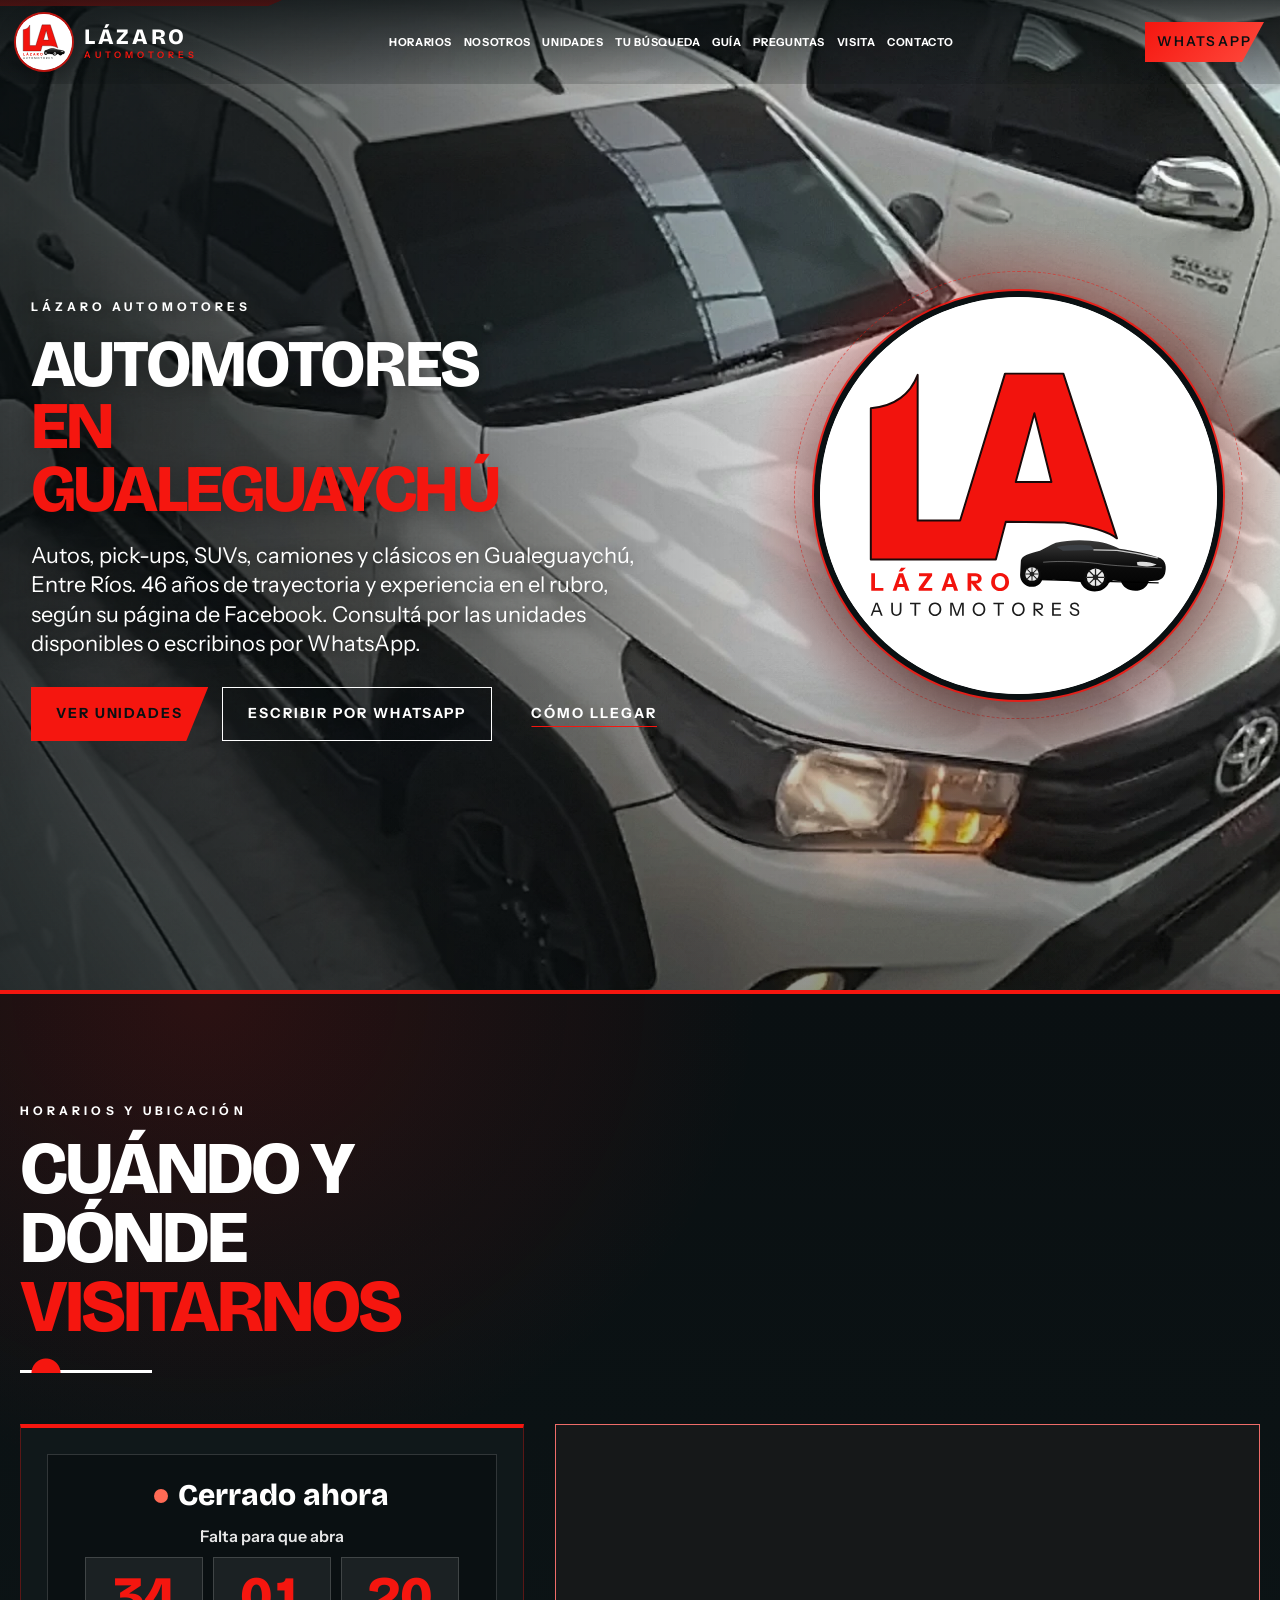
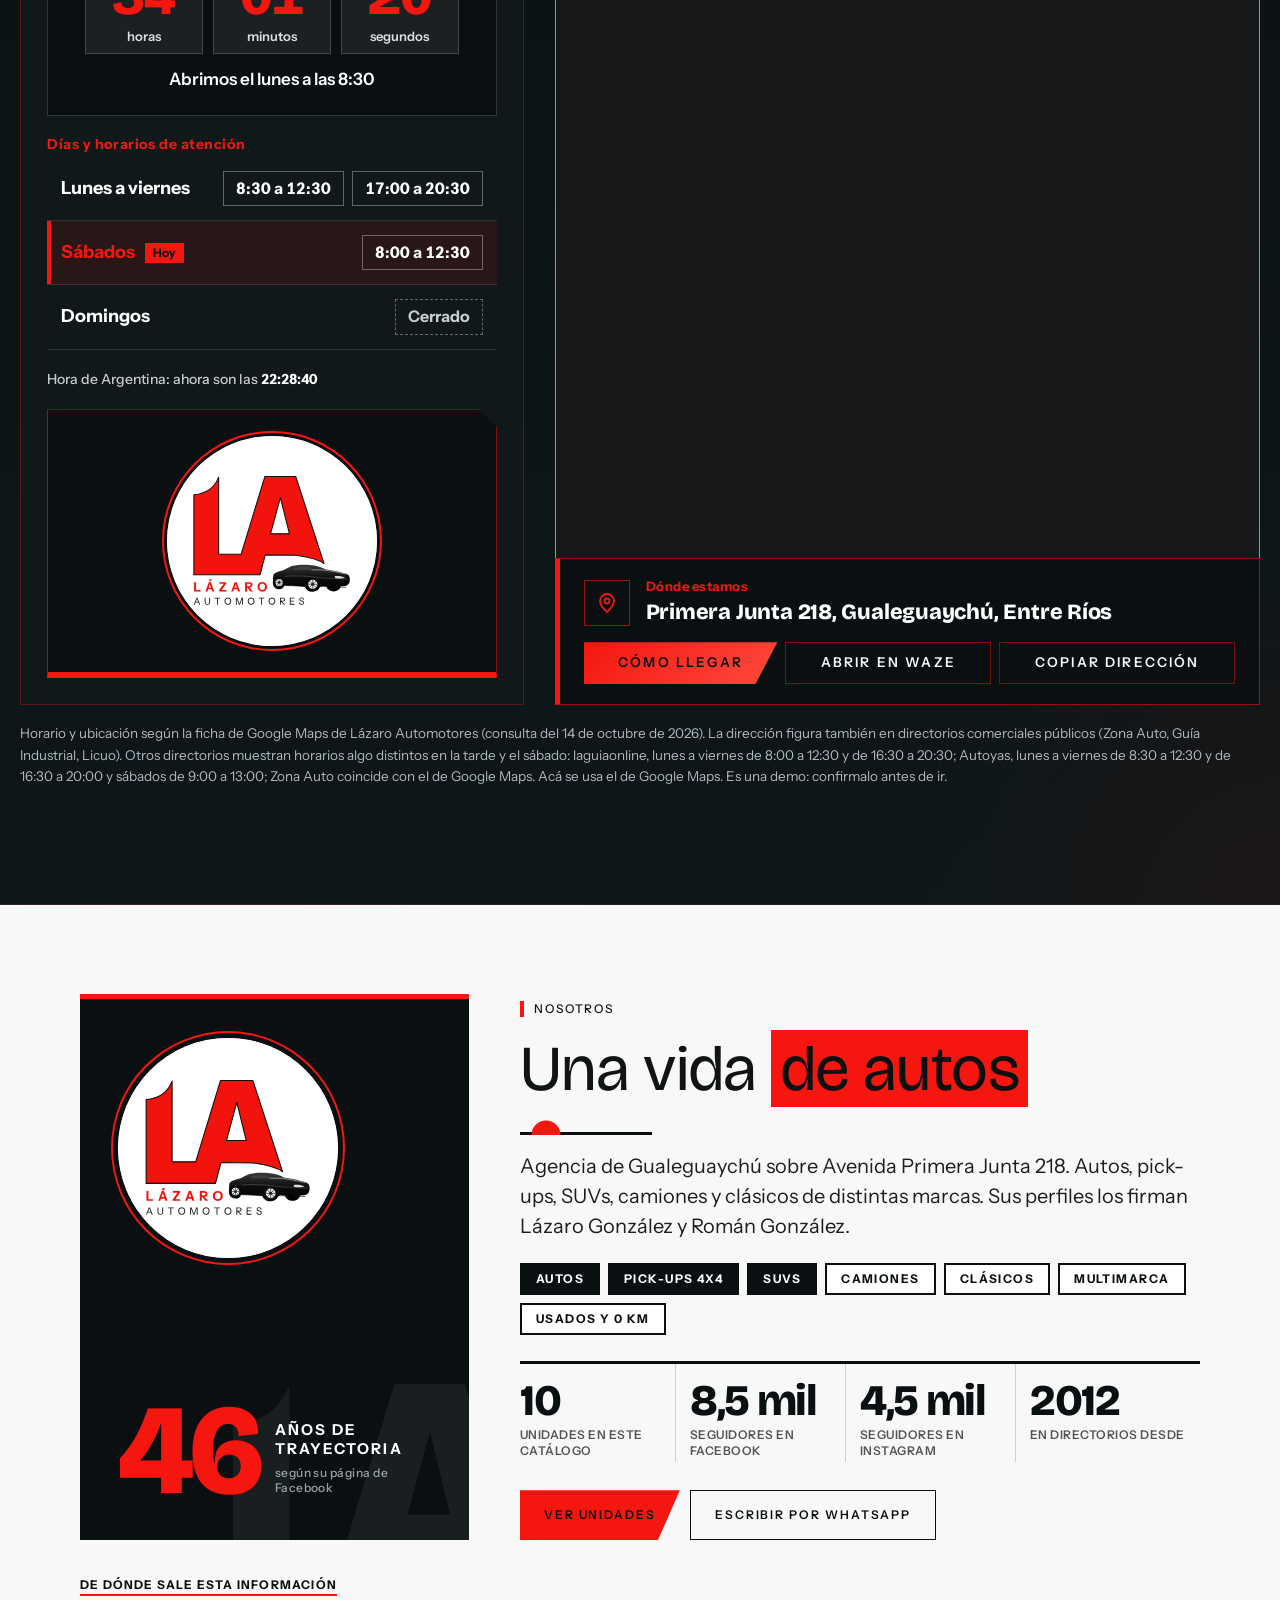
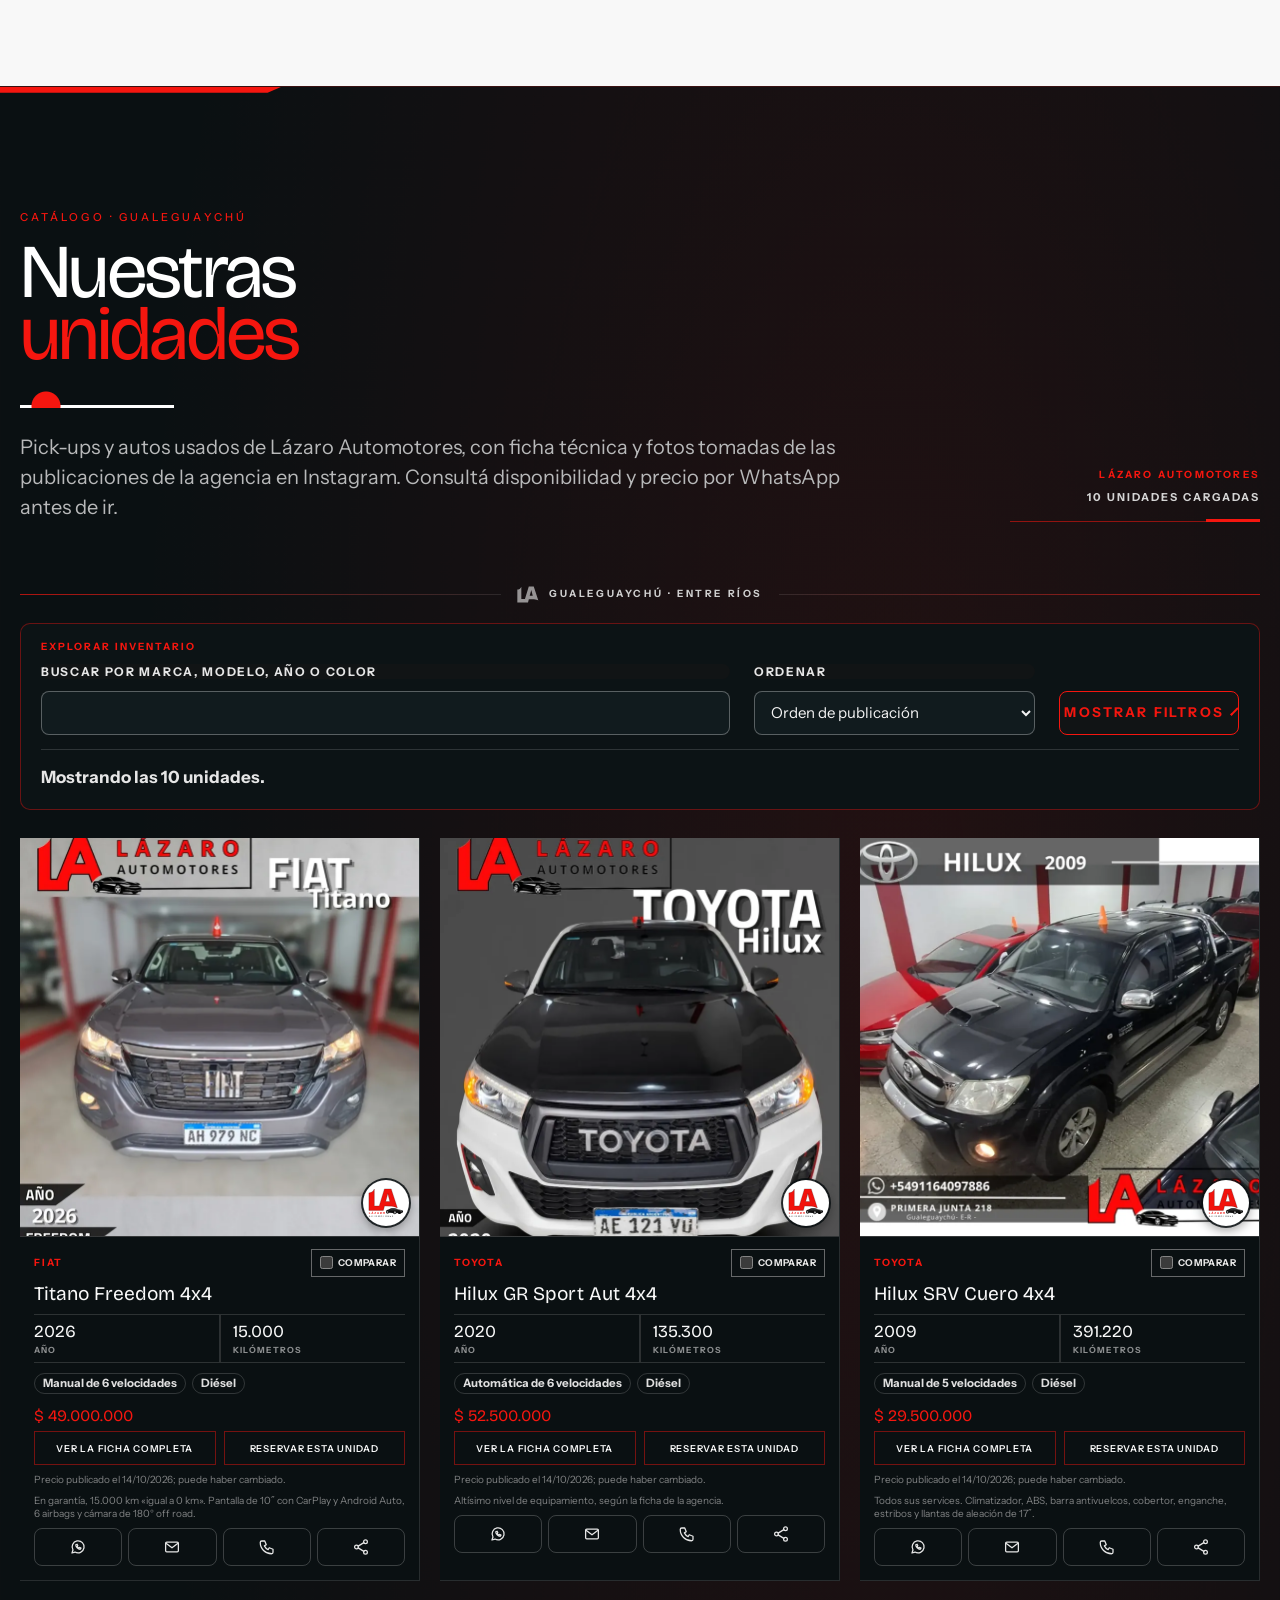
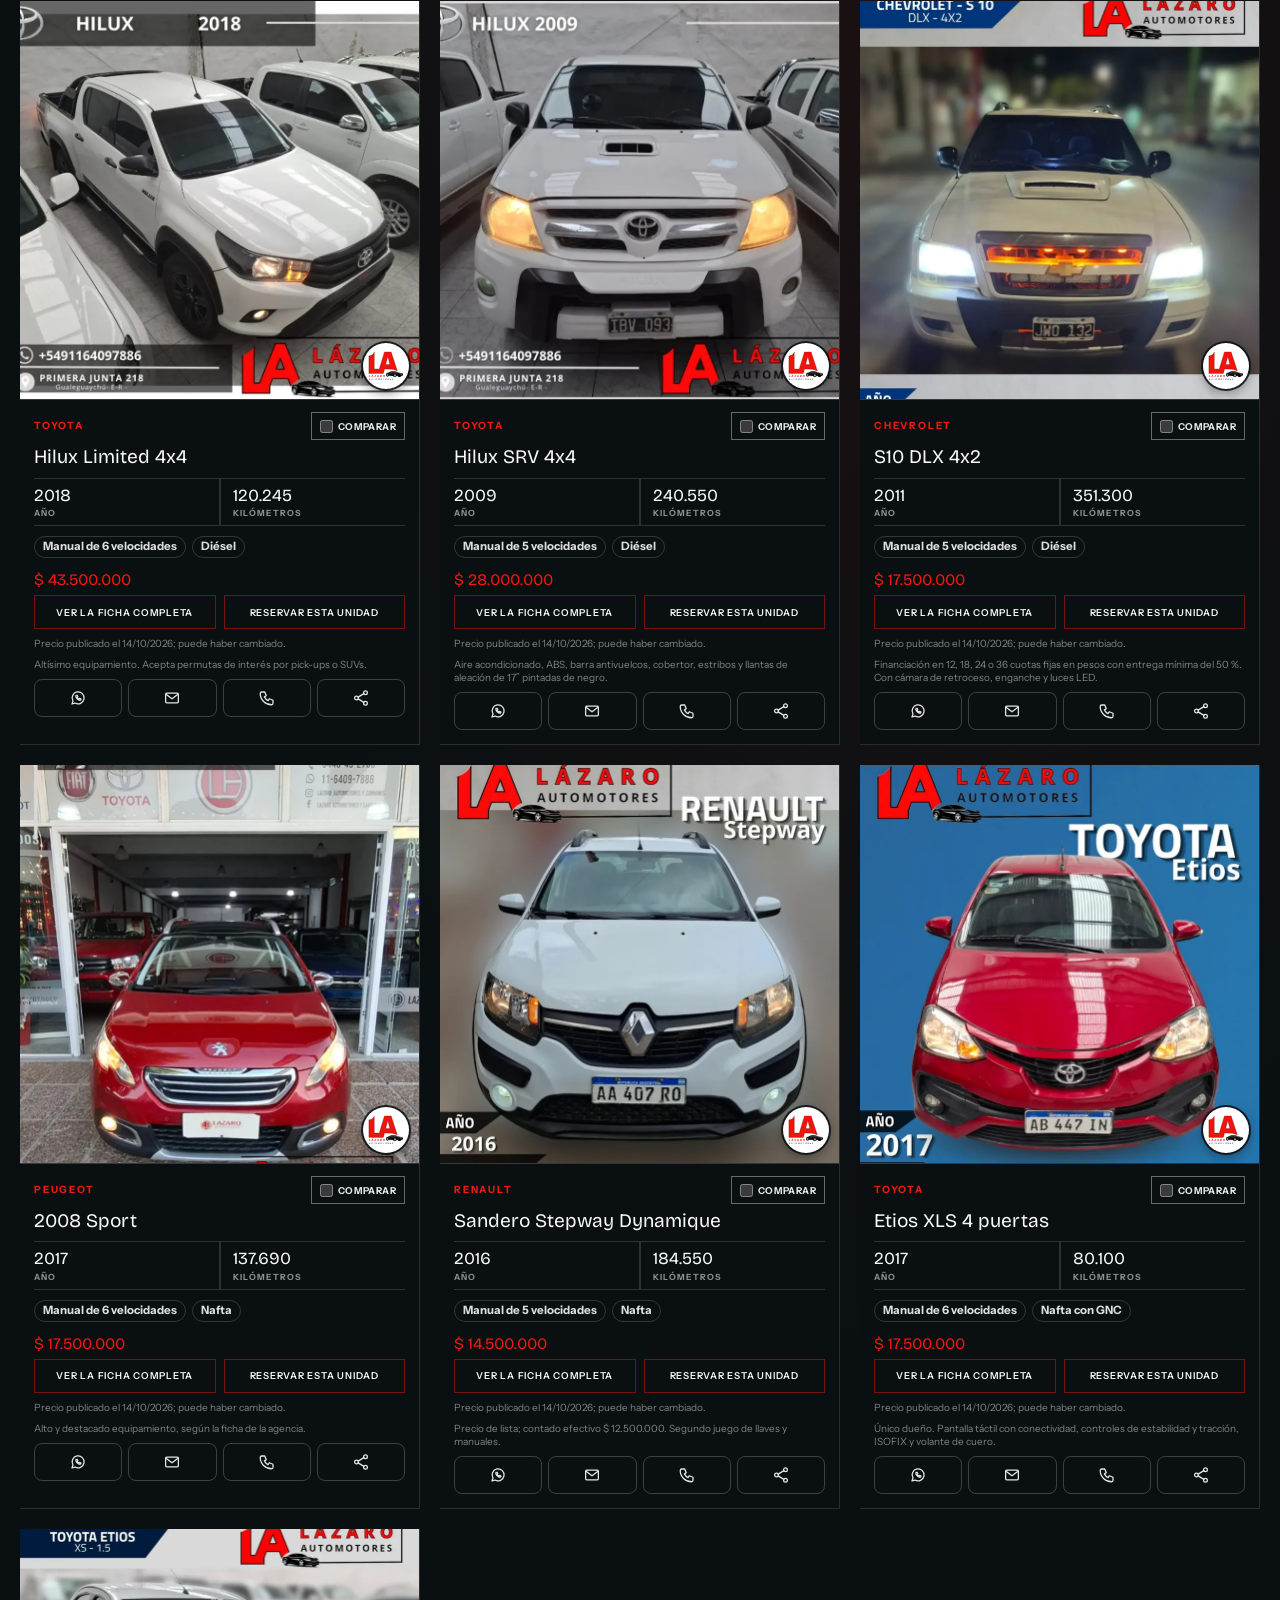
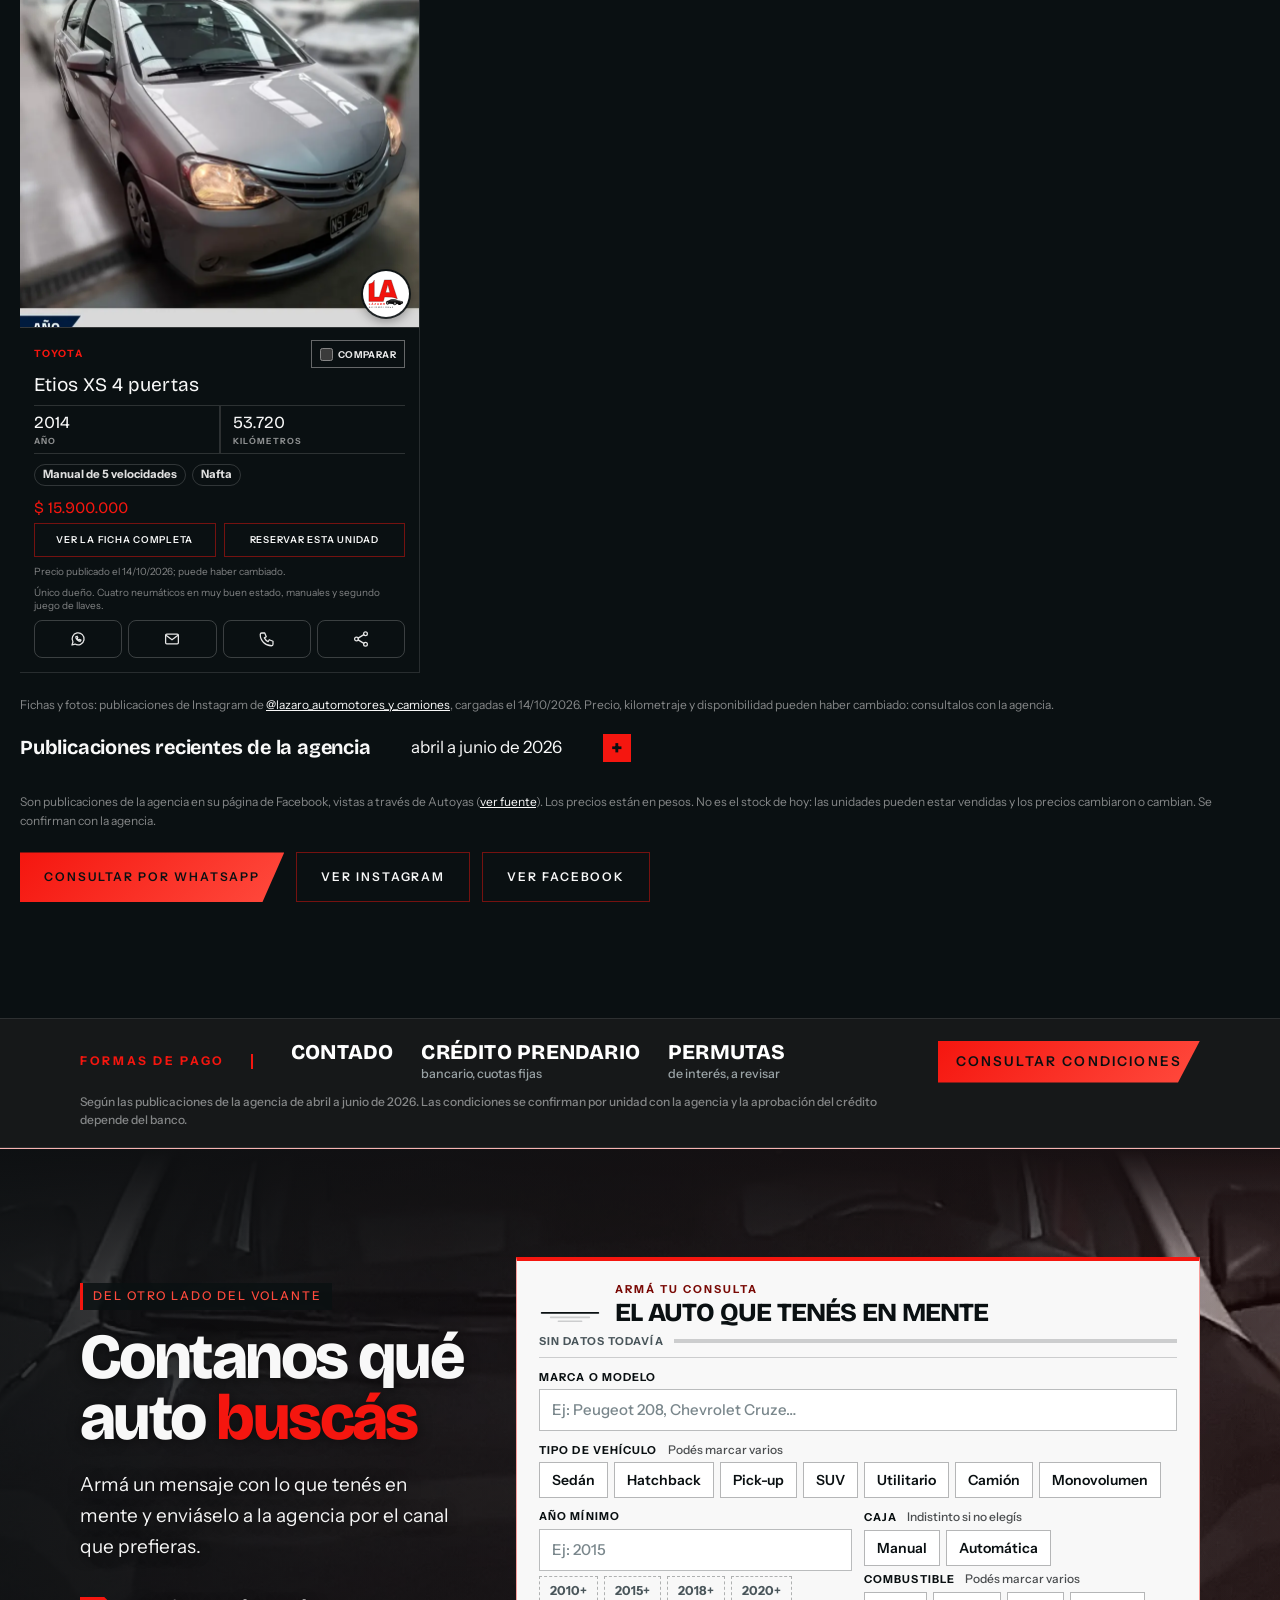
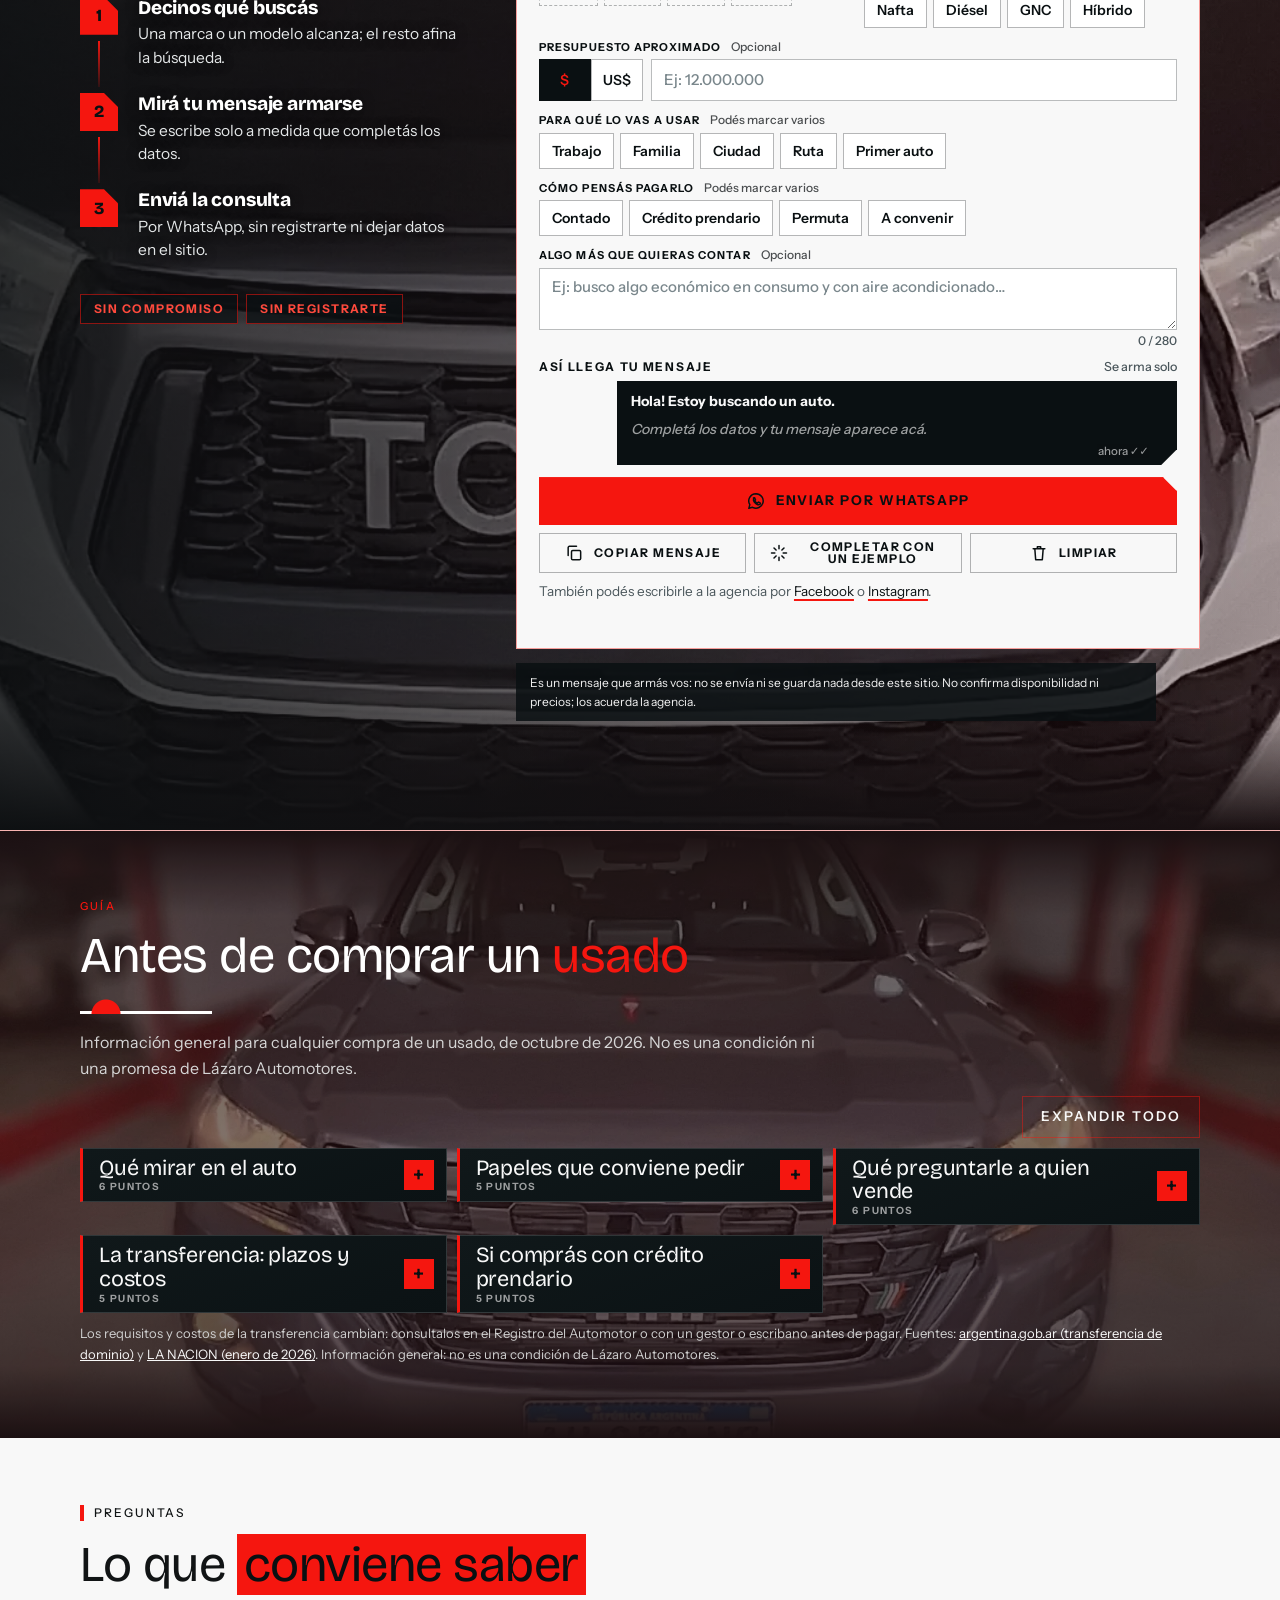
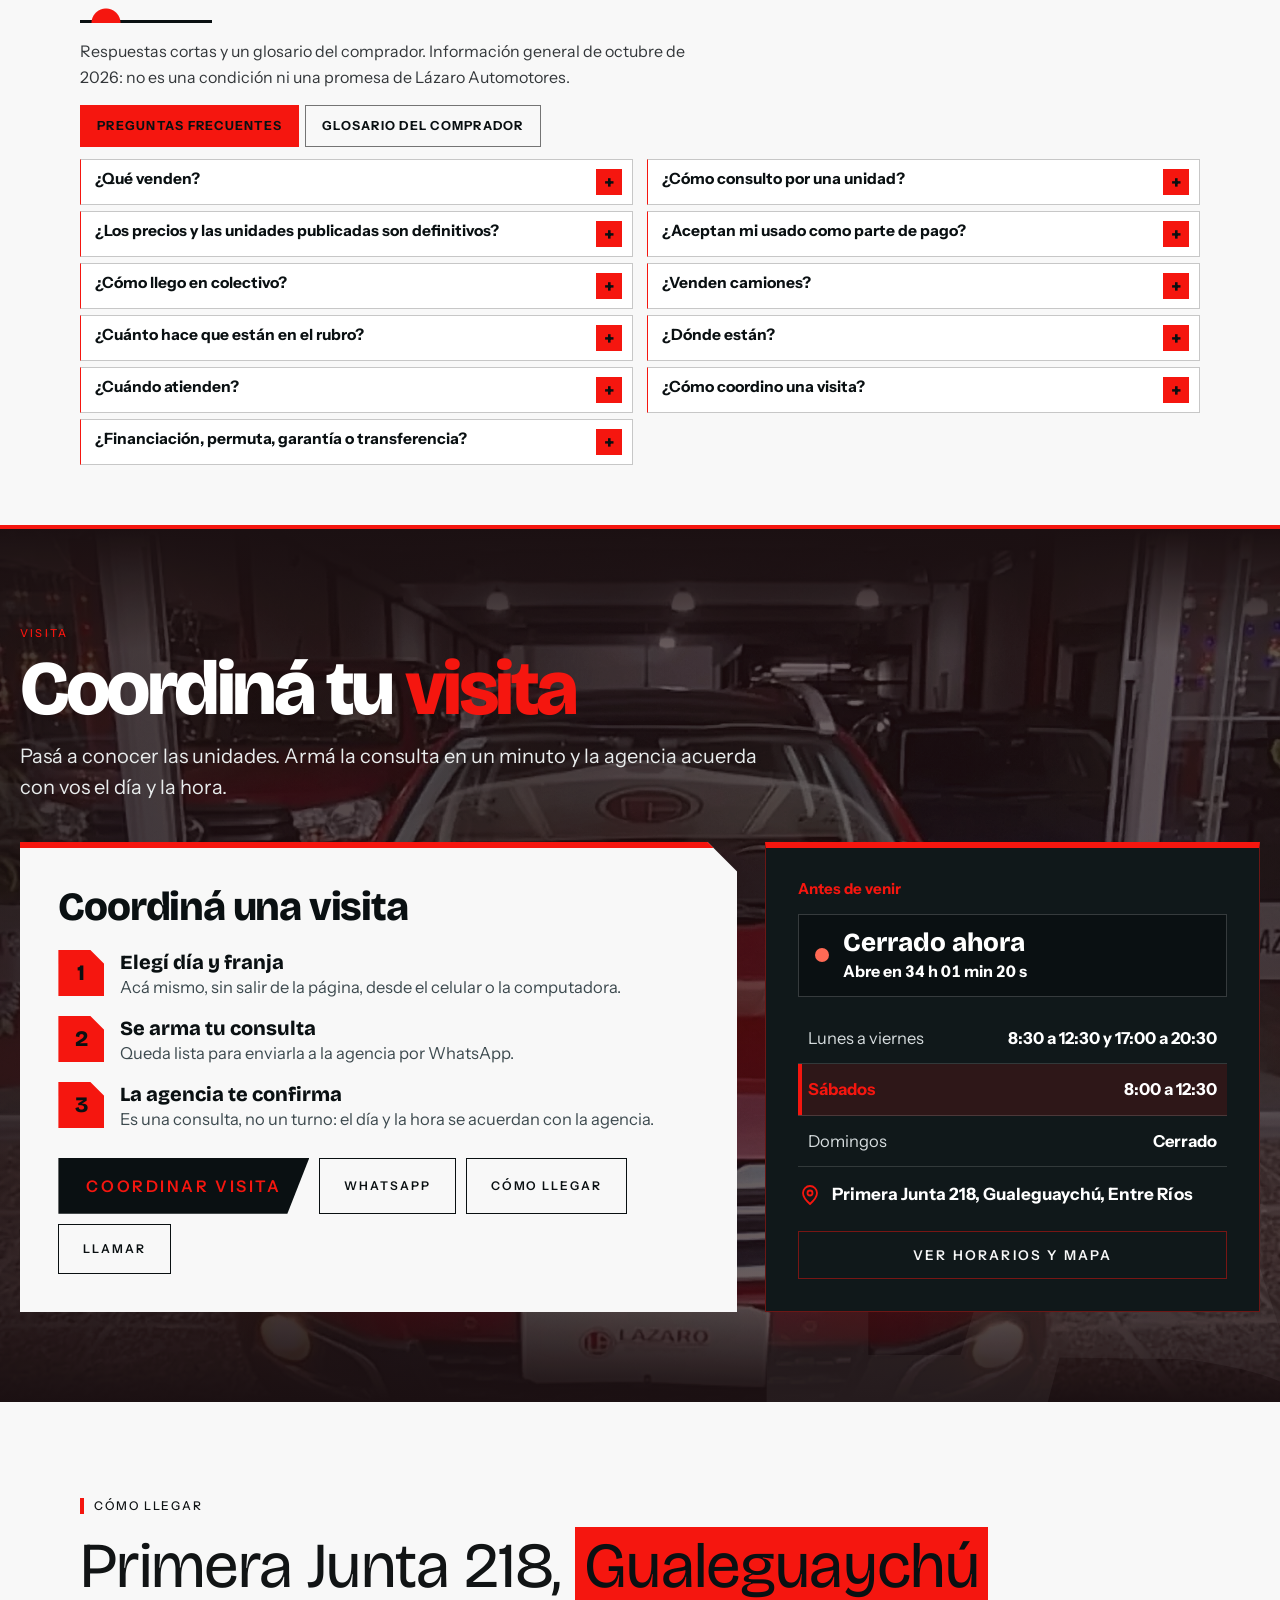
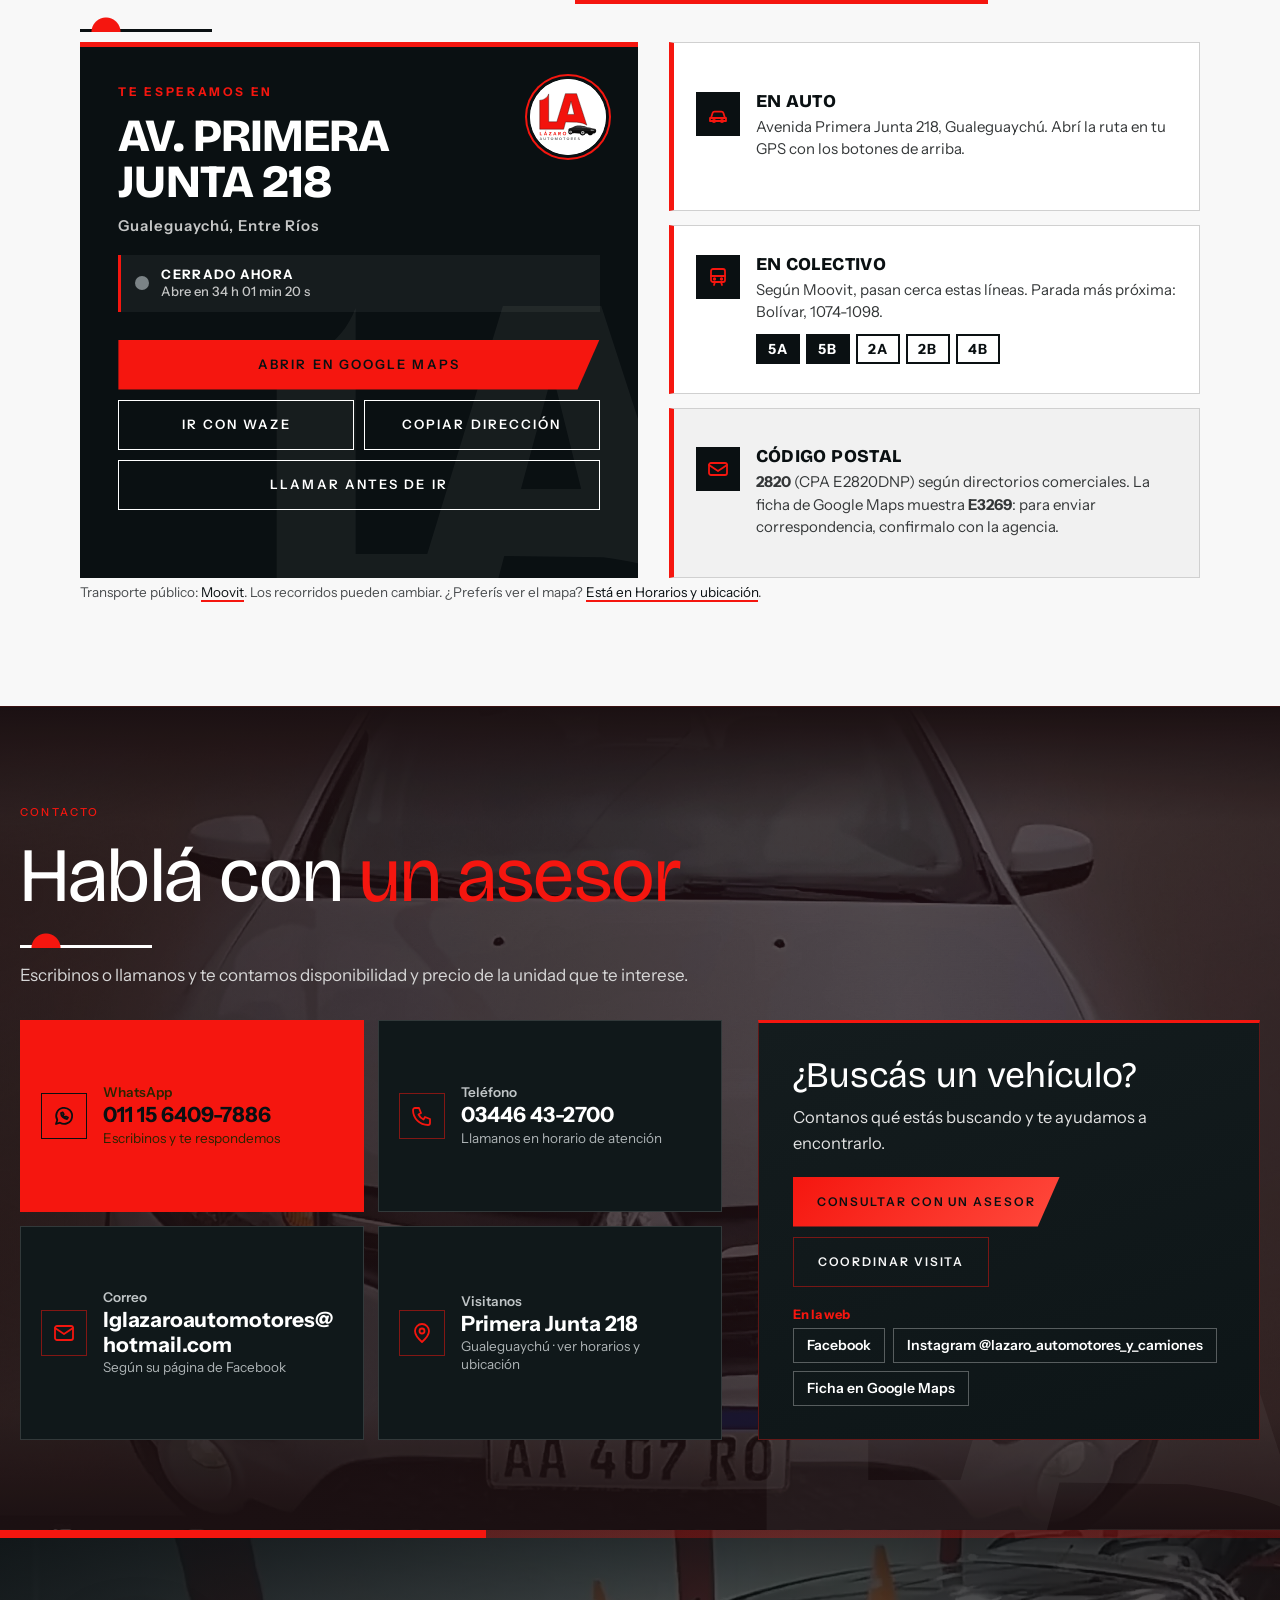
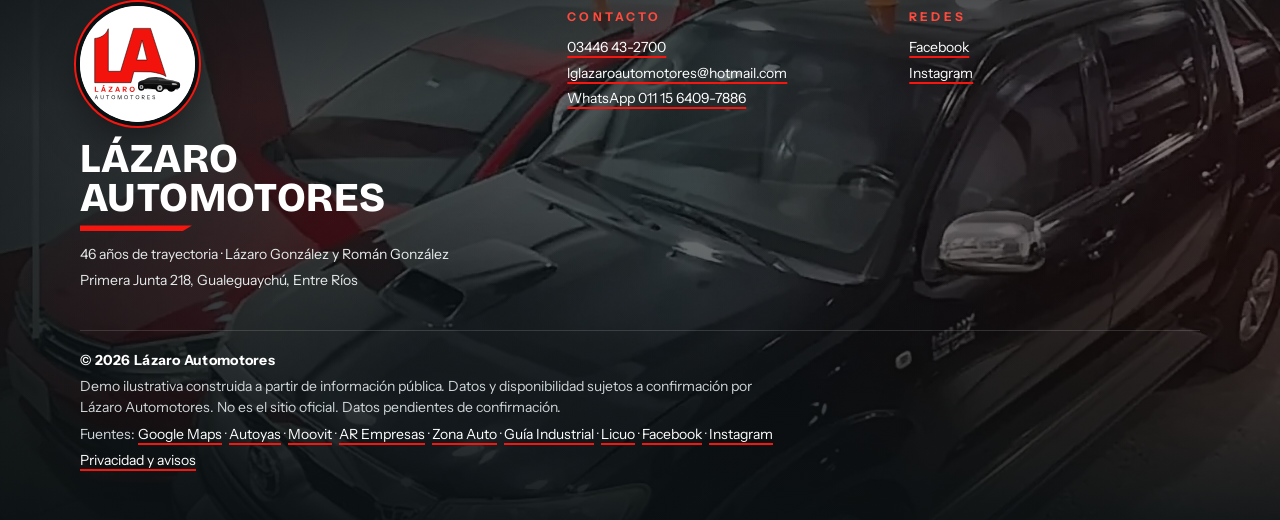
==== commit 3ea963df: "Add files via upload" ====
--- a/index.html
+++ b/index.html
@@ -25,7 +25,7 @@
 <style>
 @font-face{font-family:"Bricolage Grotesque";font-style:normal;font-weight:200 800;font-display:swap;src:url(fonts/bricolage-grotesque-latin.woff2) format("woff2")}
 @font-face{font-family:"Instrument Sans";font-style:normal;font-weight:400 700;font-display:swap;src:url(fonts/instrument-sans-latin.woff2) format("woff2")}
-:root{color-scheme:dark;--ink:#0a1012;--k0:#0a1012;--k1:#0a1012;--k2:#111415;--k3:#161819;--k4:#202223;--g1:#2d3031;--g3:#666869;--g4:#9c9e9f;--s1:#c5c6c6;--s2:#e6e6e6;--s3:#fff;--y:#e8553d;--y2:#ff7a5c;--acc:#e8553d;--fo:#e8553d;
+:root{color-scheme:dark;--ink:#0a1012;--k0:#0a1012;--k1:#0a1012;--k2:#111415;--k3:#161819;--k4:#202223;--g1:#2d3031;--g3:#666869;--g4:#9c9e9f;--s1:#c5c6c6;--s2:#e6e6e6;--s3:#fff;--y:#f5160f;--y2:#ff4a3d;--acc:#f5160f;--fo:#f5160f;
 --h:"Cormorant Garamond","Arial Narrow",system-ui,sans-serif;--b:"Inter",system-ui,-apple-system,"Segoe UI",sans-serif;
 --cut:polygon(0 0,calc(100% - 14px) 0,100% 14px,100% 100%,0 100%);--hdr:68px}
 *{box-sizing:border-box}
@@ -109,8 +109,8 @@
 section.lt:not(.ct) a.btn{text-decoration:none}
 section.lt:not(.ct) a.btn.p{color:var(--ink)}
 
-/* ===== Identidad v2 · paleta del logo: tinta #0a1012, sol #e8553d, hueso #f8f8f8 y sus tonos ===== */
-:root{--y3:#ff7a5c;--yd:#6e1f12;--rule:#242728}
+/* ===== Identidad v2 · paleta del logo: tinta #0a1012, sol #f5160f, hueso #f8f8f8 y sus tonos ===== */
+:root{--y3:#ff4a3d;--yd:#7a0a06;--rule:#242728}
 /* Ornamento de títulos */
 h2::after{content:"";display:block;width:132px;height:16px;margin-top:16px;background:radial-gradient(circle at 26px 16px,var(--y) 0 14px,transparent 15px),linear-gradient(var(--s3),var(--s3)) left bottom/100% 3px no-repeat}
 .doc h2::after,.nf h1::after{content:none}
@@ -403,15 +403,15 @@
 }
 
 /* REDISEÑO 2026 · capa editorial / mobile-first */
-:root{--paper:#f8f8f8;--paper-2:#e6e6e6;--line:rgba(255,255,255,.14);--yellow:#e8553d;--orange:#e8553d;--radius:3px}
+:root{--paper:#f8f8f8;--paper-2:#e6e6e6;--line:rgba(255,255,255,.14);--yellow:#f5160f;--orange:#f5160f;--radius:3px}
 body{background:var(--k0);letter-spacing:0}h2,h3,h4{letter-spacing:-.01em}
-header{backdrop-filter:blur(18px);background:rgba(10,16,18,.9);border-bottom:1px solid rgba(232,85,61,.35)}
+header{backdrop-filter:blur(18px);background:rgba(10,16,18,.9);border-bottom:1px solid rgba(245,22,15,.35)}
 header .w{min-height:76px}.mark .lg-img{height:48px;padding:3px 12px;box-shadow:none}
 .site-nav a{position:relative;padding-block:12px}.site-nav a::after{content:"";position:absolute;left:0;right:100%;bottom:4px;height:2px;background:var(--y);transition:right .25s ease}.site-nav a:hover::after,.site-nav a[aria-current="true"]::after{right:0}.nav-more{position:relative;margin-left:2px}.nav-more summary{padding:12px 0;cursor:pointer;list-style:none;font:800 12px var(--b);letter-spacing:.08em;text-transform:uppercase;color:var(--s3)}.nav-more summary::-webkit-details-marker{display:none}.nav-more summary::after{content:"+";margin-left:5px;color:var(--y);font-size:16px}.nav-more[open] summary::after{content:"–"}@media(min-width:981px){.nav-more-links{position:absolute;right:0;top:calc(100% + 14px);z-index:10;display:grid;min-width:164px;padding:8px;background:rgba(10,16,18,.98);border:1px solid var(--g1);box-shadow:0 18px 40px rgba(0,0,0,.35)}}.nav-more-links a{padding:10px 12px;border-bottom:1px solid rgba(255,255,255,.08)}.nav-more-links a:last-child{border-bottom:0}
 .menu-toggle{display:none;align-items:center;gap:9px;min-height:42px;padding:0 12px;border:1px solid var(--g3);background:transparent;color:var(--s3);font:800 12px var(--b);letter-spacing:.12em;text-transform:uppercase}.menu-icon,.menu-icon::before,.menu-icon::after{display:block;width:17px;height:2px;background:var(--y);content:""}.menu-icon{position:relative}.menu-icon::before{position:absolute;top:-6px}.menu-icon::after{position:absolute;top:6px}
 .hero::before{content:"";position:absolute;inset:0;z-index:0;opacity:.22;background-image:linear-gradient(rgba(255,255,255,.08) 1px,transparent 1px),linear-gradient(90deg,rgba(255,255,255,.08) 1px,transparent 1px);background-size:54px 54px;mask-image:linear-gradient(90deg,#000,transparent 78%)}
-.hero::after{content:"";position:absolute;z-index:0;right:-10vw;bottom:-28vw;width:70vw;aspect-ratio:1;border:1px solid rgba(232,85,61,.3);border-radius:50%;box-shadow:none}
-.hx-copy{max-width:720px}.hero h1{font-size:clamp(38px,5.6vw,82px);letter-spacing:-.03em;line-height:.94;max-width:none}.hero h1 em{display:block;color:var(--y)}.hero .lead{max-width:31em;color:#dedede;font-size:clamp(19px,2vw,25px);line-height:1.35}.hero .ey{font-size:13px;font-weight:800;letter-spacing:.28em}.hero .row{max-width:650px}.hero .btn{min-height:56px}.hx-sun{opacity:.92;filter:drop-shadow(0 0 50px rgba(232,85,61,.25))}.hx-down{font-size:10px}
+.hero::after{content:"";position:absolute;z-index:0;right:-10vw;bottom:-28vw;width:70vw;aspect-ratio:1;border:1px solid rgba(245,22,15,.3);border-radius:50%;box-shadow:none}
+.hx-copy{max-width:720px}.hero h1{font-size:clamp(38px,5.6vw,82px);letter-spacing:-.03em;line-height:.94;max-width:none}.hero h1 em{display:block;color:var(--y)}.hero .lead{max-width:31em;color:#dedede;font-size:clamp(19px,2vw,25px);line-height:1.35}.hero .ey{font-size:13px;font-weight:800;letter-spacing:.28em}.hero .row{max-width:650px}.hero .btn{min-height:56px}.hx-sun{opacity:.92;filter:drop-shadow(0 0 50px rgba(245,22,15,.25))}.hx-down{font-size:10px}
 .bar{border-top:1px solid var(--line);border-bottom:1px solid var(--line)}.bar li{min-height:98px}.bar b,.bar a,.bar b[data-estado]{font-size:20px}
 .quick-proof{position:relative;padding:clamp(54px,7vw,96px) 0;background:var(--yellow);color:var(--ink);overflow:hidden}.quick-proof::after{content:"H";position:absolute;right:2%;bottom:-.3em;font:800 38vw/.7 var(--h);color:rgba(10,16,18,.06);pointer-events:none}.quick-proof .w{position:relative;z-index:1}.quick-intro{display:grid;grid-template-columns:minmax(230px,.72fr) 1.28fr;gap:30px;align-items:end;border-bottom:2px solid var(--ink);padding-bottom:30px}.quick-intro .ey{margin:0;background:var(--ink);color:var(--yellow)}.quick-intro h2{color:var(--ink);font-size:clamp(35px,5vw,66px);max-width:12ch}.quick-intro h2 em{background:var(--ink);color:var(--yellow);padding:0 .1em}.quick-intro p:last-child{max-width:30em;margin:0;font-size:19px}.quick-grid{display:grid;grid-template-columns:repeat(2,1fr);gap:0;margin-top:22px}.quick-card{display:grid;grid-template-columns:auto 1fr auto;align-items:center;gap:15px;padding:16px 22px;color:var(--ink);text-decoration:none;border-left:1px solid rgba(10,16,18,.35)}.quick-card:first-child{border-left:0;padding-left:0}.quick-card:hover{background:rgba(255,255,255,.22)}.quick-number{font:800 clamp(34px,4vw,54px)/.8 var(--h);letter-spacing:-.06em}.quick-card b,.quick-card small{display:block}.quick-card b{font:800 16px/1.1 var(--h);text-transform:uppercase}.quick-card small{margin-top:5px;font-size:13px;line-height:1.25}.quick-card i{font:normal 24px var(--h)}
 #unidades{background:#111415;background-image:linear-gradient(135deg,rgba(255,255,255,.025),transparent 45%)}#unidades h2{font-size:clamp(42px,6vw,76px)}#unidades .sec-p{font-size:20px}.fx{border-top-width:8px;box-shadow:none}.car{position:relative;overflow:hidden;border-left-width:10px;border-top:1px solid rgba(255,255,255,.12);padding:20px;min-height:390px;transition:transform .25s ease,box-shadow .25s ease,border-color .25s ease}.car:hover{transform:translateY(-8px);box-shadow:none;border-color:var(--y)}.car h3{font-size:24px;letter-spacing:-.02em}.car .pr{font-size:25px}.car .btn{margin-top:auto}
@@ -469,7 +469,7 @@
 ═══════════════════════════════════════════════════════════════════════ */
 :root{
   --ink:#0a1012;--carbon:#161819;--graphite:#232526;--ash:#9b9b9b;
-  --ivory:#f8f8f8;--gold:#e8553d;--gold-hi:#ff7a5c;--bronze:#e8553d;
+  --ivory:#f8f8f8;--gold:#f5160f;--gold-hi:#ff4a3d;--bronze:#f5160f;
   --ease:cubic-bezier(.2,.7,.2,1);--sec-y:clamp(80px,12vw,160px);
   --h:"Cormorant Garamond",Georgia,serif;--b:"Inter",system-ui,sans-serif;
   --hdr:76px;color-scheme:dark
@@ -487,12 +487,12 @@
 .sec-p{max-width:46em;color:var(--ash);font-size:17px}
 section.lt:not(.ct) .sec-p{color:#505050}
 :focus-visible{outline:2px solid var(--gold-hi);outline-offset:3px}
-header{background:rgba(10,16,18),.82);border-bottom:1px solid rgba(232,85,61,.28);backdrop-filter:blur(18px) saturate(140%)}
+header{background:rgba(10,16,18),.82);border-bottom:1px solid rgba(245,22,15,.28);backdrop-filter:blur(18px) saturate(140%)}
 header .w{min-height:var(--hdr)}
 .mark .lg-img{height:44px;background:var(--ivory);padding:4px 10px;box-shadow:none}
 .site-nav a{font:500 11px/1 var(--b);letter-spacing:.16em;color:var(--ash);text-transform:uppercase}
 .site-nav a:hover,.site-nav a[aria-current=true]{color:var(--gold-hi)}
-.btn{min-height:50px;padding:0 24px;border:1px solid rgba(232,85,61,.45);background:transparent;color:var(--ivory);font:600 12px/1 var(--b);letter-spacing:.16em;text-transform:uppercase;transition:color .5s var(--ease),background .5s var(--ease),border-color .5s var(--ease),transform .5s var(--ease)}
+.btn{min-height:50px;padding:0 24px;border:1px solid rgba(245,22,15,.45);background:transparent;color:var(--ivory);font:600 12px/1 var(--b);letter-spacing:.16em;text-transform:uppercase;transition:color .5s var(--ease),background .5s var(--ease),border-color .5s var(--ease),transform .5s var(--ease)}
 .btn:hover{background:transparent;border-color:var(--gold);color:var(--gold-hi);transform:translateY(-2px)}
 .btn.p,.btn-gold{position:relative;overflow:hidden;background:linear-gradient(135deg,var(--gold),var(--gold-hi));border:0;color:var(--ink)}
 .btn.p::after,.btn-gold::after{content:"";position:absolute;inset:0;background:linear-gradient(110deg,transparent 35%,rgba(255,255,255,.55) 50%,transparent 65%);transform:translateX(-120%);transition:transform .9s var(--ease)}
@@ -509,54 +509,54 @@
 .hero .ey{color:var(--gold)}
 .hero .lead{max-width:31em;color:var(--ivory);font-size:clamp(17px,1.5vw,20px)}
 .hx-sun{opacity:.3;filter:none}.hx-sun .orb{background:var(--gold)}
-.bar{background:var(--carbon);border-top:1px solid rgba(232,85,61,.2);border-bottom:1px solid rgba(232,85,61,.2)}
+.bar{background:var(--carbon);border-top:1px solid rgba(245,22,15,.2);border-bottom:1px solid rgba(245,22,15,.2)}
 .bar li{min-height:88px;border-left:1px solid var(--graphite)}
 .bar .k{color:var(--gold);font:500 10px/1 var(--b);letter-spacing:.2em}
 .bar b,.bar a,.bar b[data-estado]{color:var(--ivory);font:400 18px/1.15 var(--h);text-transform:none}
 .bar small{color:var(--ash)}
 .quick-proof{background:var(--carbon);color:var(--ivory);padding-block:clamp(64px,9vw,120px)}
-.quick-proof::after{color:rgba(232,85,61,.05)}
-.quick-intro{border-bottom:1px solid rgba(232,85,61,.3)}
+.quick-proof::after{color:rgba(245,22,15,.05)}
+.quick-intro{border-bottom:1px solid rgba(245,22,15,.3)}
 .quick-intro .ey{color:var(--gold)}.quick-intro h2{color:var(--ivory);font-weight:400}.quick-intro h2 em{color:var(--gold)}
-.quick-card{color:var(--ivory);border-left-color:var(--graphite)}.quick-card:hover{background:rgba(232,85,61,.08)}
+.quick-card{color:var(--ivory);border-left-color:var(--graphite)}.quick-card:hover{background:rgba(245,22,15,.08)}
 .quick-number{color:var(--gold);font-family:var(--h);font-weight:400}
-#unidades{background:var(--ink);background-image:radial-gradient(60% 50% at 70% 20%,rgba(232,85,61,.1),transparent),none}
+#unidades{background:var(--ink);background-image:radial-gradient(60% 50% at 70% 20%,rgba(245,22,15,.1),transparent),none}
 #unidades h2{font-size:clamp(42px,6vw,76px)}
-.fx{position:sticky;top:calc(var(--hdr) + 12px);z-index:20;margin:0 auto 28px;width:fit-content;max-width:100%;border:1px solid rgba(232,85,61,.24);border-top:1px solid rgba(232,85,61,.24);border-radius:999px;background:rgba(10,16,18),.55);backdrop-filter:blur(18px) saturate(140%);box-shadow:none}
+.fx{position:sticky;top:calc(var(--hdr) + 12px);z-index:20;margin:0 auto 28px;width:fit-content;max-width:100%;border:1px solid rgba(245,22,15,.24);border-top:1px solid rgba(245,22,15,.24);border-radius:999px;background:rgba(10,16,18),.55);backdrop-filter:blur(18px) saturate(140%);box-shadow:none}
 .fx-top{padding:8px 10px;grid-template-columns:minmax(180px,1.2fr) minmax(150px,.8fr) auto;align-items:center}.fx-top .f label{display:none}
-.fx input[type=search],.fx select{min-height:40px;border:1px solid rgba(232,85,61,.35);background:transparent;color:var(--ivory);border-radius:999px;font-size:14px}
-.fx-tg{min-height:40px;border-radius:999px;padding-inline:16px}.fx-body{border-top:1px solid rgba(232,85,61,.18);background:rgba(10,16,18),.94);border-radius:0 0 20px 20px}.fx-act{background:transparent;border-top:1px solid rgba(232,85,61,.18)}
+.fx input[type=search],.fx select{min-height:40px;border:1px solid rgba(245,22,15,.35);background:transparent;color:var(--ivory);border-radius:999px;font-size:14px}
+.fx-tg{min-height:40px;border-radius:999px;padding-inline:16px}.fx-body{border-top:1px solid rgba(245,22,15,.18);background:rgba(10,16,18),.94);border-radius:0 0 20px 20px}.fx-act{background:transparent;border-top:1px solid rgba(245,22,15,.18)}
 .car{background:var(--carbon);border:1px solid var(--graphite);border-left:1px solid var(--graphite);padding:20px;min-height:390px;transition:border-color .5s var(--ease),transform .7s var(--ease)}
 .car::after{content:"";position:absolute;left:0;bottom:0;height:1px;width:0;background:var(--gold);transition:width .7s var(--ease)}
-.car:hover{transform:none;border-color:rgba(232,85,61,.45);box-shadow:none}.car:hover::after{width:100%}.car:hover .car-ph img{transform:scale(1.04)}
+.car:hover{transform:none;border-color:rgba(245,22,15,.45);box-shadow:none}.car:hover::after{width:100%}.car:hover .car-ph img{transform:scale(1.04)}
 .car-b{color:var(--gold)}.car h3{font:400 27px/1.05 var(--h);text-transform:none;color:var(--ivory)}
 .car-s{border-top:1px solid var(--graphite);border-bottom:1px solid var(--graphite)}.car-s b{font-family:var(--h);font-weight:400;color:var(--ivory)}.car-s small,.sp dt{color:var(--ash)}.sp div{border-bottom:1px solid var(--graphite)}.sp dd{color:var(--ivory)}
 .car .pr{background:none;color:var(--gold-hi);padding:0;font:400 27px/1.2 var(--h)}.car .n{color:var(--ash)}
 .card,.grp-l li,.vacio,.map-p{background:var(--carbon);border:1px solid var(--graphite);border-top:1px solid var(--graphite);border-left:1px solid var(--graphite);box-shadow:none}.card:hover{transform:none;box-shadow:none}.card h3{font:400 25px/1.1 var(--h);text-transform:none;color:var(--ivory)}
 section.lt:not(.ct) .card h3{color:var(--ink)}
-.ct{background:var(--ink)!important;border-top:1px solid rgba(232,85,61,.2)}.ct-c{background:var(--carbon);border:1px solid rgba(232,85,61,.25);box-shadow:none;clip-path:none}.ct-t{font:400 32px/1.05 var(--h);text-transform:none;color:var(--ivory)}
+.ct{background:var(--ink)!important;border-top:1px solid rgba(245,22,15,.2)}.ct-c{background:var(--carbon);border:1px solid rgba(245,22,15,.25);box-shadow:none;clip-path:none}.ct-t{font:400 32px/1.05 var(--h);text-transform:none;color:var(--ivory)}
 dt{color:var(--gold);font:500 11px/1 var(--b)}dd{color:var(--ivory)}dd a{color:var(--ivory);text-decoration-color:var(--gold);text-decoration-thickness:1px}
 .stats .stat{background:var(--carbon);border-bottom:1px solid var(--gold);border-right:1px solid var(--graphite)}.stat b{font:400 clamp(54px,8vw,86px)/.9 var(--h);color:var(--gold)}
-footer{background:var(--ink);border-top:1px solid rgba(232,85,61,.25)}footer a{color:var(--gold-hi)}
+footer{background:var(--ink);border-top:1px solid rgba(245,22,15,.25)}footer a{color:var(--gold-hi)}
 .reveal{opacity:0;transform:translateY(24px);transition:opacity .8s var(--ease),transform .8s var(--ease)}.reveal.in{opacity:1;transform:none}
 .filter-bar{position:sticky;top:calc(var(--hdr) + 12px);z-index:20;display:flex;gap:8px;align-items:center;width:fit-content;margin-inline:auto;padding:8px 10px;border-radius:999px}
 .cta-bar{position:fixed;inset:auto 0 0;z-index:50;display:none;grid-template-columns:1fr 1fr;gap:1px;background:var(--graphite);padding-bottom:env(safe-area-inset-bottom,0)}
 .cta-bar a{display:grid;place-items:center;min-height:52px;background:var(--carbon);color:var(--ivory);font:600 11px/1 var(--b);letter-spacing:.14em;text-transform:uppercase;text-decoration:none}.cta-bar a:first-child{background:var(--gold);color:var(--ink)}
 @media(max-width:700px){.cta-bar{display:grid}body{padding-bottom:52px}.fx{width:calc(100% - 32px);border-radius:18px}.fx-top{grid-template-columns:1fr auto}.fx-top .f:first-child{grid-column:1/-1}.hero{min-height:calc(100svh - var(--hdr));padding:54px 16px 240px}.hero .row .btn{width:100%}.car:hover .car-ph img{transform:none}footer{padding-bottom:calc(72px + env(safe-area-inset-bottom,0px))}}
-@media(max-width:980px){:root{--hdr:68px}.mark .lg-img{height:40px}.site-nav{background:rgba(10,16,18),.96);border-color:rgba(232,85,61,.25)}}
+@media(max-width:980px){:root{--hdr:68px}.mark .lg-img{height:40px}.site-nav{background:rgba(10,16,18),.96);border-color:rgba(245,22,15,.25)}}
 @media(prefers-reduced-motion:reduce){.reveal{opacity:1;transform:none;transition:none}.hero{animation:none!important}.btn,.car{transition:none}.btn.p::after{display:none}}
 
 
 /* Filtros como drawer lateral / bottom sheet, manteniendo URL y estado en JS. */
 @media(min-width:701px){
-  .fx.is-open .fx-body{position:fixed;right:20px;top:calc(var(--hdr) + 76px);width:min(560px,calc(100vw - 40px));max-height:calc(100svh - var(--hdr) - 96px);overflow:auto;border:1px solid rgba(232,85,61,.25);border-radius:18px;background:rgba(10,16,18),.96);box-shadow:0 24px 70px rgba(0,0,0,.45)}
+  .fx.is-open .fx-body{position:fixed;right:20px;top:calc(var(--hdr) + 76px);width:min(560px,calc(100vw - 40px));max-height:calc(100svh - var(--hdr) - 96px);overflow:auto;border:1px solid rgba(245,22,15,.25);border-radius:18px;background:rgba(10,16,18),.96);box-shadow:0 24px 70px rgba(0,0,0,.45)}
 }
 @media(max-width:700px){
   .fx.is-open::before{content:"";position:fixed;inset:0;background:rgba(10,16,18),.62);z-index:-1}
-  .fx.is-open .fx-body{position:fixed;left:0;right:0;bottom:0;z-index:55;max-height:78svh;overflow:auto;border:1px solid rgba(232,85,61,.28);border-radius:20px 20px 0 0;background:rgba(10,16,18),.98);box-shadow:0 -20px 60px rgba(0,0,0,.5);padding-bottom:env(safe-area-inset-bottom,12px)}
+  .fx.is-open .fx-body{position:fixed;left:0;right:0;bottom:0;z-index:55;max-height:78svh;overflow:auto;border:1px solid rgba(245,22,15,.28);border-radius:20px 20px 0 0;background:rgba(10,16,18),.98);box-shadow:0 -20px 60px rgba(0,0,0,.5);padding-bottom:env(safe-area-inset-bottom,12px)}
   .fx.is-open .fx-act{position:fixed;left:0;right:0;bottom:0;z-index:56;transform:translateY(100%)}
 }
-.vehicle-sheet{width:min(720px,calc(100% - 24px));max-height:calc(100dvh - 24px);margin:auto;padding:0;border:1px solid rgba(232,85,61,.35);border-top:2px solid var(--gold);border-radius:2px;background:var(--carbon);color:var(--ivory);box-shadow:0 30px 90px rgba(0,0,0,.6);overflow:auto}
+.vehicle-sheet{width:min(720px,calc(100% - 24px));max-height:calc(100dvh - 24px);margin:auto;padding:0;border:1px solid rgba(245,22,15,.35);border-top:2px solid var(--gold);border-radius:2px;background:var(--carbon);color:var(--ivory);box-shadow:0 30px 90px rgba(0,0,0,.6);overflow:auto}
 .vehicle-sheet::backdrop{background:rgba(10,16,18),.78)}
 .vehicle-sheet-head{display:flex;justify-content:space-between;align-items:start;gap:20px;padding:28px 28px 10px}.vehicle-sheet-head h2{font-size:clamp(32px,5vw,58px);color:var(--ivory)}.vehicle-sheet-head .btn{flex:none;width:auto}
 .vehicle-sheet-kicker{margin:0;padding:0 28px;color:var(--gold);font:500 11px/1 var(--b);letter-spacing:.18em;text-transform:uppercase}
@@ -566,13 +566,13 @@
 
 
 /* Contacto y visita: vidrio reservado para los bloques de conversión. */
-.glass{background:rgba(10,16,18),.55);backdrop-filter:blur(18px) saturate(140%);border:1px solid rgba(232,85,61,.18)}
+.glass{background:rgba(10,16,18),.55);backdrop-filter:blur(18px) saturate(140%);border:1px solid rgba(245,22,15,.18)}
 @supports not (backdrop-filter:blur(1px)){.glass{background:rgba(10,16,18),.94)}}
 .visit-card{max-width:760px;margin-top:28px;padding:clamp(24px,4vw,42px);border-radius:2px}
 .visit-card-kicker{margin:0 0 14px;color:var(--gold);font:500 11px/1 var(--b);letter-spacing:.2em;text-transform:uppercase}
 .visit-card h3{margin:0 0 12px;color:var(--ivory);font:400 clamp(28px,4vw,48px)/1.05 var(--h)}
 .visit-card p:not(.visit-card-kicker){max-width:48ch;margin:0 0 24px;color:var(--ash)}
-section.lt:not(.ct) .visit-card{background:rgba(255,255,255,.62);border-color:rgba(232,85,61,.26)}
+section.lt:not(.ct) .visit-card{background:rgba(255,255,255,.62);border-color:rgba(245,22,15,.26)}
 section.lt:not(.ct) .visit-card h3{color:var(--ink)}
 section.lt:not(.ct) .visit-card p:not(.visit-card-kicker){color:#505050}
 @media(max-width:700px){.visit-card .btn{width:100%}}
@@ -637,7 +637,7 @@
 @media(prefers-reduced-motion:reduce){.hero-slide,.hero-slide img{transition:none!important;transform:none!important}}
 
 /* Rediseño editorial de Unidades · misma firma visual del hero */
-.inventory-section{position:relative;overflow:hidden;padding-block:clamp(82px,9vw,132px);background:radial-gradient(circle at 88% 8%,rgba(232,85,61,.075),transparent 22%),linear-gradient(145deg,#0a1012 0%,#0f1213 54%,#0a1012 100%);border-top:1px solid rgba(232,85,61,.2)}
+.inventory-section{position:relative;overflow:hidden;padding-block:clamp(82px,9vw,132px);background:radial-gradient(circle at 88% 8%,rgba(245,22,15,.075),transparent 22%),linear-gradient(145deg,#0a1012 0%,#0f1213 54%,#0a1012 100%);border-top:1px solid rgba(245,22,15,.2)}
 .inventory-section::before{content:"";position:absolute;inset:0;pointer-events:none;opacity:.14;background-image:linear-gradient(90deg,rgba(255,255,255,.08) 1px,transparent 1px),linear-gradient(rgba(255,255,255,.06) 1px,transparent 1px);background-size:72px 72px;mask-image:linear-gradient(135deg,#000,transparent 72%)}
 .inventory-section>.w{position:relative;z-index:1}
 .inventory-head{display:grid;grid-template-columns:minmax(0,1fr) minmax(190px,250px);gap:clamp(32px,8vw,120px);align-items:end}
@@ -646,25 +646,25 @@
 .inventory-title h2 em{color:var(--y);font-style:normal}
 .inventory-title h2::after{width:154px;height:18px;margin-top:24px}
 .inventory-title .sec-p{max-width:41em;margin:24px 0 0;color:#b8b9ba;font-size:18px;line-height:1.5}
-.inventory-meta{position:relative;display:flex;flex-direction:column;align-items:flex-end;padding:0 0 18px;border-bottom:1px solid rgba(232,85,61,.55);text-align:right}
+.inventory-meta{position:relative;display:flex;flex-direction:column;align-items:flex-end;padding:0 0 18px;border-bottom:1px solid rgba(245,22,15,.55);text-align:right}
 .inventory-meta-kicker{color:var(--y);font:800 10px/1 var(--b);letter-spacing:.22em;text-transform:uppercase}
 .inventory-meta strong{margin:14px 0 0;color:var(--s3);font:400 clamp(70px,8vw,116px)/.78 var(--h);letter-spacing:-.06em}
 .inventory-meta>span:last-of-type{margin-top:12px;color:#9c9e9f;font:700 11px/1 var(--b);letter-spacing:.18em;text-transform:uppercase}
 .inventory-meta i{position:absolute;right:0;bottom:-1px;width:54px;height:3px;background:var(--y)}
 .inventory-rule{display:flex;align-items:center;gap:16px;margin:clamp(40px,5vw,66px) 0 20px;color:#828485}
-.inventory-rule span{height:1px;flex:1;background:linear-gradient(90deg,rgba(232,85,61,.7),rgba(255,255,255,.1))}
+.inventory-rule span{height:1px;flex:1;background:linear-gradient(90deg,rgba(245,22,15,.7),rgba(255,255,255,.1))}
 .inventory-rule span:last-child{transform:scaleX(-1)}
 .inventory-rule small{font:800 10px/1 var(--b);letter-spacing:.26em;text-transform:uppercase;white-space:nowrap}
-.inventory-section .fx{position:relative;margin:0 0 26px;padding:10px 14px;border:1px solid rgba(232,85,61,.3);border-radius:999px;background:rgba(10,16,18,.68);box-shadow:0 18px 60px rgba(0,0,0,.2);backdrop-filter:blur(16px)}
+.inventory-section .fx{position:relative;margin:0 0 26px;padding:10px 14px;border:1px solid rgba(245,22,15,.3);border-radius:999px;background:rgba(10,16,18,.68);box-shadow:0 18px 60px rgba(0,0,0,.2);backdrop-filter:blur(16px)}
 .inventory-section .fx::before{content:"EXPLORAR INVENTARIO";display:block;flex:0 0 auto;margin-right:8px;color:var(--y);font:800 10px/1 var(--b);letter-spacing:.2em;white-space:nowrap}
 .inventory-section .fx input,.inventory-section .fx select,.inventory-section .fx button,.inventory-section .fx label{border-color:rgba(255,255,255,.2);border-radius:999px;background:#111415;color:#e6e6e6}
 .inventory-section .fx input:focus,.inventory-section .fx select:focus,.inventory-section .fx button:focus{border-color:var(--y);outline:none}
 .inventory-section .fx button:hover,.inventory-section .fx label:hover{border-color:var(--y);color:var(--y)}
 .inventory-section .cars{position:relative;gap:14px;margin-top:0}
 .inventory-section .car{counter-increment:inventory-card;min-height:416px;padding:22px 22px 20px;background:linear-gradient(160deg,rgba(10,16,18),.9),rgba(10,16,18,.98));border:1px solid rgba(255,255,255,.12);border-top:0;border-left:0;clip-path:polygon(0 0,calc(100% - 18px) 0,100% 18px,100% 100%,0 100%);box-shadow:inset 0 1px 0 rgba(255,255,255,.05);transition:transform .35s cubic-bezier(.2,.7,.2,1),border-color .35s ease,background .35s ease}
-.inventory-section .car::before{content:counter(inventory-card,decimal-leading-zero);position:absolute;top:18px;right:20px;color:rgba(232,85,61,.72);font:400 22px/1 var(--h);letter-spacing:-.04em}
+.inventory-section .car::before{content:counter(inventory-card,decimal-leading-zero);position:absolute;top:18px;right:20px;color:rgba(245,22,15,.72);font:400 22px/1 var(--h);letter-spacing:-.04em}
 .inventory-section .car::after{content:"";position:absolute;left:0;top:0;width:3px;height:72px;background:var(--y);transform-origin:top;transition:height .35s ease}
-.inventory-section .car:hover{transform:translateY(-8px);border-color:rgba(232,85,61,.62);background:linear-gradient(160deg,rgba(10,16,18),.98),rgba(10,16,18,.98));box-shadow:0 22px 50px rgba(0,0,0,.28)}
+.inventory-section .car:hover{transform:translateY(-8px);border-color:rgba(245,22,15,.62);background:linear-gradient(160deg,rgba(10,16,18),.98),rgba(10,16,18,.98));box-shadow:0 22px 50px rgba(0,0,0,.28)}
 .inventory-section .car:hover::after{height:100%}
 .inventory-section .car-ph{height:160px;margin:-22px -22px 22px;overflow:hidden;background:linear-gradient(135deg,#1c1f20,#0a1012);border-bottom:1px solid rgba(255,255,255,.12)}
 .inventory-section .car-ph img{width:100%;height:100%;object-fit:cover;filter:saturate(.82) contrast(1.05);transition:transform .6s ease,filter .6s ease}
@@ -693,7 +693,7 @@
 @media(max-width:560px){.inventory-section{padding-block:68px}.inventory-title h2{font-size:clamp(52px,16vw,78px)}.inventory-title .sec-p{font-size:16px}.inventory-rule small{font-size:8px;letter-spacing:.14em}.inventory-section .cars{grid-template-columns:1fr}.inventory-section .car{min-height:0}.inventory-section .car-ph{height:200px}.inventory-section .car h3{max-width:18ch;font-size:32px}}
 
 /* Rediseño editorial de Financiación · contraste AA/AAA sobre tinta */
-.finance-section{position:relative;overflow:hidden;padding-block:clamp(86px,10vw,148px);background:radial-gradient(circle at 14% 12%,rgba(232,85,61,.08),transparent 24%),linear-gradient(135deg,#0a1012 0%,#121515 58%,#0a1012 100%);color:#f8f8f8;border-top:1px solid rgba(232,85,61,.28);border-bottom:1px solid rgba(232,85,61,.28)}
+.finance-section{position:relative;overflow:hidden;padding-block:clamp(86px,10vw,148px);background:radial-gradient(circle at 14% 12%,rgba(245,22,15,.08),transparent 24%),linear-gradient(135deg,#0a1012 0%,#121515 58%,#0a1012 100%);color:#f8f8f8;border-top:1px solid rgba(245,22,15,.28);border-bottom:1px solid rgba(245,22,15,.28)}
 .finance-section::before{content:"";position:absolute;inset:0;pointer-events:none;opacity:.13;background-image:linear-gradient(90deg,rgba(255,255,255,.08) 1px,transparent 1px),linear-gradient(rgba(255,255,255,.06) 1px,transparent 1px);background-size:72px 72px;mask-image:linear-gradient(115deg,#000,transparent 72%)}
 .finance-section>.w{position:relative;z-index:1}
 .finance-head{display:grid;grid-template-columns:minmax(0,1fr) minmax(200px,285px);gap:clamp(32px,8vw,128px);align-items:end}
@@ -702,18 +702,18 @@
 .finance-section h2 em{display:inline;color:var(--y);font-style:normal}
 .finance-section h2::after{width:154px;height:18px;margin-top:24px;background:radial-gradient(circle at 26px 18px,var(--y) 0 14px,transparent 15px),linear-gradient(#f8f8f8,#f8f8f8) left bottom/100% 3px no-repeat}
 .finance-section .sec-p{max-width:43em;margin:26px 0 0;color:#d6d6d6;font-size:18px;line-height:1.55}
-.finance-aside{position:relative;padding:0 0 20px;border-bottom:1px solid rgba(232,85,61,.55);text-align:right}
+.finance-aside{position:relative;padding:0 0 20px;border-bottom:1px solid rgba(245,22,15,.55);text-align:right}
 .finance-aside::after{content:"";position:absolute;right:0;bottom:-1px;width:54px;height:3px;background:var(--y)}
 .finance-aside span{color:var(--y);font:800 10px/1 var(--b);letter-spacing:.22em;text-transform:uppercase}
 .finance-aside strong{display:block;margin:14px 0 8px;color:#f8f8f8;font:400 clamp(76px,9vw,124px)/.76 var(--h);letter-spacing:-.06em}
 .finance-aside p{margin:0 0 0;color:#b0b1b1;font-size:14px;line-height:1.4}
 .finance-rule{display:flex;align-items:center;gap:16px;margin:clamp(42px,5vw,68px) 0 24px;color:#858788}
-.finance-rule span{height:1px;flex:1;background:linear-gradient(90deg,rgba(232,85,61,.72),rgba(255,255,255,.1))}.finance-rule span:last-child{transform:scaleX(-1)}
+.finance-rule span{height:1px;flex:1;background:linear-gradient(90deg,rgba(245,22,15,.72),rgba(255,255,255,.1))}.finance-rule span:last-child{transform:scaleX(-1)}
 .finance-rule small{font:800 10px/1 var(--b);letter-spacing:.24em;text-transform:uppercase;white-space:nowrap}
 .finance-section .finance-cards{grid-template-columns:repeat(3,minmax(0,1fr));gap:14px;margin-top:0}
 .finance-section .finance-card{position:relative;min-height:278px;padding:28px 26px 26px;background:linear-gradient(160deg,rgba(10,16,18),.96),rgba(10,16,18),.98));border:1px solid rgba(255,255,255,.15);border-top:0;border-left:0;clip-path:polygon(0 0,calc(100% - 18px) 0,100% 18px,100% 100%,0 100%);box-shadow:inset 0 1px 0 rgba(255,255,255,.06);transition:transform .35s ease,border-color .35s ease,background .35s ease}
 .finance-section .finance-card::before{content:"";position:absolute;left:0;top:0;width:4px;height:70px;background:var(--y);transition:height .35s ease}
-.finance-section .finance-card:hover{transform:translateY(-7px);border-color:rgba(232,85,61,.62);background:linear-gradient(160deg,rgba(10,16,18),.98),rgba(10,16,18),.98));box-shadow:0 20px 48px rgba(0,0,0,.25)}
+.finance-section .finance-card:hover{transform:translateY(-7px);border-color:rgba(245,22,15,.62);background:linear-gradient(160deg,rgba(10,16,18),.98),rgba(10,16,18),.98));box-shadow:0 20px 48px rgba(0,0,0,.25)}
 .finance-section .finance-card:hover::before{height:100%}
 .finance-card-no{display:block;color:var(--y);font:800 10px/1 var(--b);letter-spacing:.2em;text-transform:uppercase}
 .finance-section .finance-card h3{max-width:12ch;margin:28px 0 16px;color:#fff;font:400 clamp(29px,3vw,38px)/.95 var(--h);letter-spacing:-.025em;text-transform:none}
@@ -730,15 +730,15 @@
 
 /* ── Conversión · dos recorridos editoriales, una misma firma visual ── */
 section.conversion{position:relative;overflow:hidden;padding-block:clamp(68px,8.5vw,120px)}
-.conversion--trade{background:radial-gradient(ellipse at 8% 42%,rgba(232,85,61,.09),transparent 42%),linear-gradient(115deg,#101214 0%,#0a1012 70%);border-block:1px solid rgba(232,85,61,.2)}
-.conversion--search{background:radial-gradient(ellipse at 90% 16%,rgba(232,85,61,.14),transparent 36%),var(--ivory);border-block:1px solid rgba(232,85,61,.18)}
+.conversion--trade{background:radial-gradient(ellipse at 8% 42%,rgba(245,22,15,.09),transparent 42%),linear-gradient(115deg,#101214 0%,#0a1012 70%);border-block:1px solid rgba(245,22,15,.2)}
+.conversion--search{background:radial-gradient(ellipse at 90% 16%,rgba(245,22,15,.14),transparent 36%),var(--ivory);border-block:1px solid rgba(245,22,15,.18)}
 .conversion-layout{display:grid;grid-template-columns:minmax(0,.9fr) minmax(0,1.1fr);gap:clamp(32px,6.5vw,88px);align-items:center}
 .conversion-story,.conversion-panel{min-width:0}
-.conversion-index{display:flex;justify-content:space-between;gap:12px;padding:0 0 13px;margin:0 0 36px;border-top:1px solid rgba(232,85,61,.38);color:var(--gold);font:500 10px/1 var(--b);letter-spacing:.18em;text-transform:uppercase}
+.conversion-index{display:flex;justify-content:space-between;gap:12px;padding:0 0 13px;margin:0 0 36px;border-top:1px solid rgba(245,22,15,.38);color:var(--gold);font:500 10px/1 var(--b);letter-spacing:.18em;text-transform:uppercase}
 .conversion-index span{padding-top:13px}
-.conversion--search .conversion-index{border-color:rgba(232,85,61,.38);color:#e8553d}
-.conversion .ey{display:inline-flex;width:fit-content;max-width:100%;align-items:center;margin:0 0 16px;padding:6px 9px;border-left:1px solid var(--gold);background:rgba(232,85,61,.08);color:var(--gold);font:500 10px/1.2 var(--b);letter-spacing:.24em;text-transform:uppercase}
-section.conversion--search.lt .ey{border-left-color:#e8553d;background:var(--ink);color:var(--gold-hi)}
+.conversion--search .conversion-index{border-color:rgba(245,22,15,.38);color:#f5160f}
+.conversion .ey{display:inline-flex;width:fit-content;max-width:100%;align-items:center;margin:0 0 16px;padding:6px 9px;border-left:1px solid var(--gold);background:rgba(245,22,15,.08);color:var(--gold);font:500 10px/1.2 var(--b);letter-spacing:.24em;text-transform:uppercase}
+section.conversion--search.lt .ey{border-left-color:#f5160f;background:var(--ink);color:var(--gold-hi)}
 .conversion h2{max-width:12ch;font:400 clamp(46px,5.5vw,76px)/.98 var(--h);letter-spacing:-.025em;text-wrap:balance}
 .conversion--trade h2{color:var(--ivory)}
 .conversion--trade h2 em{color:var(--gold-hi)}
@@ -747,52 +747,52 @@
 .conversion h2::after{content:none}
 .conversion .sec-p{max-width:42ch;margin:20px 0 0;color:#bdbdbd;font-size:17px;line-height:1.65}
 .conversion--search .sec-p{color:#505050}
-.conversion-steps{display:grid;grid-template-columns:1fr;gap:0;margin:30px 0 0;padding:0;list-style:none;border-top:1px solid rgba(232,85,61,.2)}
-.conversion-steps li{display:grid;grid-template-columns:38px 1fr;align-items:center;gap:12px;min-height:48px;border-bottom:1px solid rgba(232,85,61,.2);color:#dedede;font-size:13px}
+.conversion-steps{display:grid;grid-template-columns:1fr;gap:0;margin:30px 0 0;padding:0;list-style:none;border-top:1px solid rgba(245,22,15,.2)}
+.conversion-steps li{display:grid;grid-template-columns:38px 1fr;align-items:center;gap:12px;min-height:48px;border-bottom:1px solid rgba(245,22,15,.2);color:#dedede;font-size:13px}
 .conversion-steps b{color:var(--gold);font:400 18px/1 var(--h)}
-.conversion-art{position:relative;isolation:isolate;height:202px;max-width:480px;margin-top:32px;overflow:hidden;border-bottom:1px solid rgba(232,85,61,.34);background:linear-gradient(rgba(232,85,61,.045) 1px,transparent 1px) 0 0/100% 40px no-repeat,radial-gradient(ellipse at 76% 100%,rgba(232,85,61,.11),transparent 52%)}
-.conversion-art::before{position:absolute;z-index:-1;right:28px;bottom:42px;width:166px;height:83px;border-radius:100px 100px 0 0;background:linear-gradient(180deg,rgba(232,85,61,.22),rgba(232,85,61,.04));content:""}
+.conversion-art{position:relative;isolation:isolate;height:202px;max-width:480px;margin-top:32px;overflow:hidden;border-bottom:1px solid rgba(245,22,15,.34);background:linear-gradient(rgba(245,22,15,.045) 1px,transparent 1px) 0 0/100% 40px no-repeat,radial-gradient(ellipse at 76% 100%,rgba(245,22,15,.11),transparent 52%)}
+.conversion-art::before{position:absolute;z-index:-1;right:28px;bottom:42px;width:166px;height:83px;border-radius:100px 100px 0 0;background:linear-gradient(180deg,rgba(245,22,15,.22),rgba(245,22,15,.04));content:""}
 .conversion-art-number{position:absolute;top:-12px;left:0;color:rgba(248,248,248,.08);font:400 126px/.9 var(--h);letter-spacing:-.08em}
 .conversion-sun{display:none}
 .conversion-art svg{position:absolute;right:0;bottom:4px;width:min(100%,410px);height:190px;overflow:visible}
 .conversion-art svg path,.conversion-art svg circle{stroke:var(--gold-hi);stroke-width:1.5;stroke-linecap:round;stroke-linejoin:round}
 .conversion-art-caption{position:absolute;left:0;bottom:12px;color:var(--gold-hi);font:500 9px/1.55 var(--b);letter-spacing:.17em}
-.conversion-art--focus{background:linear-gradient(90deg,rgba(232,85,61,.08) 1px,transparent 1px) 0 0/48px 100%,radial-gradient(ellipse at 70% 78%,rgba(232,85,61,.14),transparent 48%)}
-.conversion-art--focus::before{right:40px;bottom:34px;width:194px;height:194px;border:1px solid rgba(232,85,61,.28);border-radius:50%;background:none}
-.conversion--search .conversion-art{border-color:rgba(232,85,61,.34)}
+.conversion-art--focus{background:linear-gradient(90deg,rgba(245,22,15,.08) 1px,transparent 1px) 0 0/48px 100%,radial-gradient(ellipse at 70% 78%,rgba(245,22,15,.14),transparent 48%)}
+.conversion-art--focus::before{right:40px;bottom:34px;width:194px;height:194px;border:1px solid rgba(245,22,15,.28);border-radius:50%;background:none}
+.conversion--search .conversion-art{border-color:rgba(245,22,15,.34)}
 .conversion--search .conversion-art-number{color:rgba(10,16,18),.075)}
-.conversion--search .conversion-art svg path,.conversion--search .conversion-art svg circle{stroke:#e8553d}
-.conversion--search .conversion-art-caption{color:#6e1f12}
-.conversion-focus-ring{position:absolute;right:40px;bottom:28px;width:206px;aspect-ratio:1;border:1px solid rgba(232,85,61,.22);border-radius:50%;pointer-events:none}
-.conversion-focus-ring--inner{right:83px;bottom:71px;width:120px;border-color:rgba(232,85,61,.18)}
+.conversion--search .conversion-art svg path,.conversion--search .conversion-art svg circle{stroke:#f5160f}
+.conversion--search .conversion-art-caption{color:#7a0a06}
+.conversion-focus-ring{position:absolute;right:40px;bottom:28px;width:206px;aspect-ratio:1;border:1px solid rgba(245,22,15,.22);border-radius:50%;pointer-events:none}
+.conversion-focus-ring--inner{right:83px;bottom:71px;width:120px;border-color:rgba(245,22,15,.18)}
 .conversion-panel{width:100%}
-.conversion-form{width:100%;max-width:none;grid-template-columns:repeat(2,minmax(0,1fr));gap:17px 16px;padding:clamp(22px,3vw,38px);border:1px solid rgba(232,85,61,.24);border-top:1px solid var(--gold);border-left:1px solid rgba(232,85,61,.24);background:rgba(10,16,18),.76);box-shadow:0 24px 80px rgba(0,0,0,.18);backdrop-filter:blur(12px)}
-.conversion-form-head{grid-column:1/-1;display:flex;align-items:end;justify-content:space-between;gap:16px;padding-bottom:19px;border-bottom:1px solid rgba(232,85,61,.2)}
+.conversion-form{width:100%;max-width:none;grid-template-columns:repeat(2,minmax(0,1fr));gap:17px 16px;padding:clamp(22px,3vw,38px);border:1px solid rgba(245,22,15,.24);border-top:1px solid var(--gold);border-left:1px solid rgba(245,22,15,.24);background:rgba(10,16,18),.76);box-shadow:0 24px 80px rgba(0,0,0,.18);backdrop-filter:blur(12px)}
+.conversion-form-head{grid-column:1/-1;display:flex;align-items:end;justify-content:space-between;gap:16px;padding-bottom:19px;border-bottom:1px solid rgba(245,22,15,.2)}
 .conversion-form-head .ey{margin-bottom:9px;font-size:9px}
 .conversion-form-head h3{color:var(--ivory);font:400 clamp(25px,3vw,35px)/1.05 var(--h)}
-.conversion-form-tag{flex:none;padding:7px 9px;border:1px solid rgba(232,85,61,.32);color:var(--gold-hi);font:500 9px/1 var(--b);letter-spacing:.14em;text-transform:uppercase}
+.conversion-form-tag{flex:none;padding:7px 9px;border:1px solid rgba(245,22,15,.32);color:var(--gold-hi);font:500 9px/1 var(--b);letter-spacing:.14em;text-transform:uppercase}
 .conversion-form .f{gap:7px;min-width:0}
 .conversion-form label{color:#d5d5d5;font:500 9px/1.3 var(--b);letter-spacing:.15em}
-.conversion-form input,.conversion-form select,.conversion-form textarea{min-width:0;min-height:50px;padding:12px 14px;border:1px solid rgba(232,85,61,.25);border-radius:1px;background:rgba(10,16,18),.62);color:var(--ivory);font:400 15px/1.4 var(--b);transition:border-color .2s,background-color .2s,box-shadow .2s}
+.conversion-form input,.conversion-form select,.conversion-form textarea{min-width:0;min-height:50px;padding:12px 14px;border:1px solid rgba(245,22,15,.25);border-radius:1px;background:rgba(10,16,18),.62);color:var(--ivory);font:400 15px/1.4 var(--b);transition:border-color .2s,background-color .2s,box-shadow .2s}
 .conversion-form textarea{min-height:88px;resize:vertical}
-.conversion-form input:focus,.conversion-form select:focus,.conversion-form textarea:focus{border-color:var(--gold-hi);outline:2px solid var(--gold-hi);outline-offset:2px;box-shadow:0 0 0 3px rgba(232,85,61,.12)}
+.conversion-form input:focus,.conversion-form select:focus,.conversion-form textarea:focus{border-color:var(--gold-hi);outline:2px solid var(--gold-hi);outline-offset:2px;box-shadow:0 0 0 3px rgba(245,22,15,.12)}
 .conversion-form input::placeholder,.conversion-form textarea::placeholder{color:#858585}
-.conversion-form .msg-v{min-height:92px;background:rgba(10,16,18),.4);border-style:solid;border-color:rgba(232,85,61,.22);color:#e6e6e6;font-size:13px}
+.conversion-form .msg-v{min-height:92px;background:rgba(10,16,18),.4);border-style:solid;border-color:rgba(245,22,15,.22);color:#e6e6e6;font-size:13px}
 .conversion-form .acts{display:grid;grid-template-columns:repeat(2,minmax(0,1fr));gap:9px;align-items:stretch}
 .conversion-form .acts .btn{width:100%;min-width:0;min-height:48px;padding:10px 12px;font-size:10px;line-height:1.3;letter-spacing:.1em}
 .conversion-form .acts .btn.p{grid-column:1/-1}
 .conversion-form .msg-s{min-height:1.5em;margin:0;color:var(--gold-hi);font-size:12px}
 .conversion-note{margin:12px 2px 0;color:#909090;font-size:12px;line-height:1.6}
-.conversion--search .conversion-form{border-color:rgba(232,85,61,.26);border-top-color:#e8553d;background:rgba(255,255,255,.76);box-shadow:0 22px 64px rgba(0,0,0,.09)}
-.conversion--search .conversion-form-head{border-color:rgba(232,85,61,.2)}
+.conversion--search .conversion-form{border-color:rgba(245,22,15,.26);border-top-color:#f5160f;background:rgba(255,255,255,.76);box-shadow:0 22px 64px rgba(0,0,0,.09)}
+.conversion--search .conversion-form-head{border-color:rgba(245,22,15,.2)}
 .conversion--search .conversion-form-head h3{color:var(--ink)}
-.conversion--search .conversion-form-tag{border-color:rgba(232,85,61,.32);color:#6e1f12}
+.conversion--search .conversion-form-tag{border-color:rgba(245,22,15,.32);color:#7a0a06}
 .conversion--search .conversion-form label{color:#626262}
-.conversion--search .conversion-form input,.conversion--search .conversion-form select,.conversion--search .conversion-form textarea{border-color:rgba(232,85,61,.2);background:#f8f8f8;color:var(--ink)}
-.conversion--search .conversion-form input:focus,.conversion--search .conversion-form select:focus,.conversion--search .conversion-form textarea:focus{border-color:#e8553d;outline:2px solid #e8553d;outline-offset:2px;box-shadow:0 0 0 3px rgba(232,85,61,.12)}
-.conversion--search .conversion-form .msg-v{background:#f8f8f8;border-color:rgba(232,85,61,.25);color:#272727}
-.conversion--search .conversion-form .msg-s{color:#6e1f12}
-.conversion--search .conversion-form .acts .btn{border-color:rgba(232,85,61,.45);color:var(--ink)}
+.conversion--search .conversion-form input,.conversion--search .conversion-form select,.conversion--search .conversion-form textarea{border-color:rgba(245,22,15,.2);background:#f8f8f8;color:var(--ink)}
+.conversion--search .conversion-form input:focus,.conversion--search .conversion-form select:focus,.conversion--search .conversion-form textarea:focus{border-color:#f5160f;outline:2px solid #f5160f;outline-offset:2px;box-shadow:0 0 0 3px rgba(245,22,15,.12)}
+.conversion--search .conversion-form .msg-v{background:#f8f8f8;border-color:rgba(245,22,15,.25);color:#272727}
+.conversion--search .conversion-form .msg-s{color:#7a0a06}
+.conversion--search .conversion-form .acts .btn{border-color:rgba(245,22,15,.45);color:var(--ink)}
 .conversion--search .conversion-form .acts .btn:hover{background:var(--ink);color:var(--ivory)}
 .conversion--search .conversion-form .acts .btn.p{border-color:transparent;color:var(--ink)}
 .conversion--search .conversion-form .acts .btn.p:hover{background:linear-gradient(135deg,var(--gold),var(--gold-hi));color:var(--ink)}
@@ -803,16 +803,16 @@
 @media(prefers-reduced-motion:reduce){.conversion-form input,.conversion-form select,.conversion-form textarea{transition:none}}
 
 /* Fotografías originales en los recorridos de conversión: una toma exclusiva por sección. */
-.conversion-photo{position:relative;isolation:isolate;display:block;width:min(100%,460px);aspect-ratio:4/5;margin:32px 0 0;overflow:hidden;border:1px solid rgba(232,85,61,.24);border-left:4px solid var(--gold);background:#111415;box-shadow:0 22px 58px rgba(0,0,0,.2)}
+.conversion-photo{position:relative;isolation:isolate;display:block;width:min(100%,460px);aspect-ratio:4/5;margin:32px 0 0;overflow:hidden;border:1px solid rgba(245,22,15,.24);border-left:4px solid var(--gold);background:#111415;box-shadow:0 22px 58px rgba(0,0,0,.2)}
 .conversion-photo img{position:absolute;inset:0;display:block;width:100%;height:100%;object-fit:cover;object-position:50% 75%;filter:saturate(.92) contrast(1.03);transition:transform .8s var(--ease)}
 .conversion-photo::after{content:"";position:absolute;inset:0;z-index:1;background:linear-gradient(0deg,rgba(10,16,18,.94) 0%,rgba(10,16,18,.42) 32%,transparent 72%),linear-gradient(90deg,rgba(10,16,18,.16),transparent 58%);pointer-events:none}
 .conversion-photo figcaption{position:absolute;z-index:2;left:0;right:0;bottom:0;display:flex;flex-direction:column;gap:7px;padding:26px 22px 21px;color:#fff}
 .conversion-photo-kicker{color:var(--gold-hi);font:700 9px/1.2 var(--b);letter-spacing:.2em;text-transform:uppercase}
 .conversion-photo-caption{max-width:25ch;color:#fff;font:400 clamp(21px,2.8vw,31px)/1.02 var(--h);letter-spacing:-.015em}
 .conversion-photo--trade img{object-position:50% 72%}
-.conversion-photo--search{border-left-color:#e8553d;border-color:rgba(232,85,61,.28)}
+.conversion-photo--search{border-left-color:#f5160f;border-color:rgba(245,22,15,.28)}
 .conversion-photo--search img{object-position:50% 76%}
-.conversion-photo--search .conversion-photo-kicker{color:#e8553d}
+.conversion-photo--search .conversion-photo-kicker{color:#f5160f}
 @media(max-width:960px){.conversion-photo{width:min(100%,520px);aspect-ratio:5/4}}
 @media(max-width:700px){.conversion-photo{width:100%;aspect-ratio:4/5;margin-top:25px}.conversion-photo figcaption{padding:22px 18px 18px}.conversion-photo-caption{font-size:25px}}
 @media(prefers-reduced-motion:reduce){.conversion-photo img{transition:none!important}}
@@ -830,13 +830,13 @@
 .site-header--home .mark .lg-img{height:76px;width:auto;padding:3px 10px;background:#fefefe;box-shadow:none}
 .site-header--home .site-nav{flex:1;justify-content:center;gap:clamp(10px,1.55vw,25px);overflow:visible;white-space:nowrap}
 .site-header--home .site-nav a{color:#fff;font:700 12px/1 var(--hero-copy);letter-spacing:.13em}
-.site-header--home .site-nav a:hover{color:#e8553d}
+.site-header--home .site-nav a:hover{color:#f5160f}
 .site-header--home .hc{flex:none}
 .site-header--home .hc .btn{min-height:46px;padding-inline:18px}
 header.site-header--home+.demo{display:none}
 .hero{position:relative;isolation:isolate;overflow:hidden;display:flex;align-items:center;justify-content:flex-start;width:100%;min-height:max(800px,110svh);padding:0;border:0;background:#0a1012}
 .hero::before{content:"";position:absolute;inset:0;z-index:1;opacity:1;mask:none;background:linear-gradient(90deg,rgba(10,16,18),.91) 0%,rgba(10,16,18),.79) 34%,rgba(10,16,18),.35) 60%,rgba(10,16,18),.08) 100%),linear-gradient(0deg,rgba(10,16,18),.42),transparent 38%);pointer-events:none}
-.hero::after{content:"";position:absolute;z-index:4;inset:auto 0 0;height:3px;background:#e8553d;pointer-events:none}
+.hero::after{content:"";position:absolute;z-index:4;inset:auto 0 0;height:3px;background:#f5160f;pointer-events:none}
 .hero-media{position:absolute;inset:0;z-index:0;width:100%;height:100%;min-width:0;min-height:100%;overflow:hidden;background:#0a1012}
 .hero-media::after{content:none}
 .hero-slide{position:absolute;inset:0;width:100%;height:100%;margin:0;overflow:hidden;opacity:0;visibility:hidden;transition:opacity .9s ease,visibility .9s ease}
@@ -847,16 +847,16 @@
 .hero .hx-copy{position:relative;z-index:3;display:flex;flex-direction:column;align-items:flex-start;justify-content:center;width:min(100%,1440px);max-width:1440px;margin:0 auto;padding:142px clamp(24px,5vw,80px) 92px;padding-left:0}
 .hero .hx-copy .ey{margin:0 0 17px;padding:0;background:none;color:#fff;font:700 12px/1.4 var(--hero-copy);letter-spacing:.34em;text-shadow:0 2px 14px rgba(0,0,0,.55)}
 .hero h1{max-width:12ch;color:#fff;font:800 clamp(48px,5.2vw,82px)/.94 var(--hero-title);letter-spacing:-.035em;text-shadow:0 3px 22px rgba(0,0,0,.32);text-transform:uppercase}
-.hero h1 em{display:block;color:#e8553d;font-style:normal}
+.hero h1 em{display:block;color:#f5160f;font-style:normal}
 .hero .lead{max-width:28em;margin:20px 0 28px;color:#fff;font:400 clamp(18px,1.7vw,23px)/1.36 var(--hero-copy);text-shadow:0 2px 14px rgba(0,0,0,.6)}
 .hero .row{display:flex;flex-wrap:wrap;align-items:center;gap:14px;max-width:700px}
 .hero .row .btn{min-height:54px;padding-inline:25px;font:800 14px/1.1 var(--hero-copy);letter-spacing:.14em}
 .hero .row .btn:not(.p):not(.lnk){border-color:#fff;background:rgba(10,16,18,.18);color:#fff}
 .hero .row .btn:not(.p):not(.lnk):hover{background:#fff;color:#0a1012}
-.hero .row .btn.p{background:#e8553d;border-color:#e8553d;color:#0a1012}
-.hero .row .btn.p:hover{background:#ff7a5c;border-color:#ff7a5c;color:#0a1012}
-.hero .row .btn.lnk{min-height:44px;color:#fff;border:0;background:none;text-decoration:underline;text-decoration-color:#e8553d;text-underline-offset:8px}
-.hero .row .btn.lnk:hover{color:#e8553d;background:none}
+.hero .row .btn.p{background:#f5160f;border-color:#f5160f;color:#0a1012}
+.hero .row .btn.p:hover{background:#ff4a3d;border-color:#ff4a3d;color:#0a1012}
+.hero .row .btn.lnk{min-height:44px;color:#fff;border:0;background:none;text-decoration:underline;text-decoration-color:#f5160f;text-underline-offset:8px}
+.hero .row .btn.lnk:hover{color:#f5160f;background:none}
 .hero .hx-down{display:none}
 .hero-carousel-controls{display:none!important}
 @media(max-width:980px){
@@ -890,12 +890,12 @@
 
 
 /* Sistema de color provisional · negro, rojo coral y blanco (a reemplazar por la identidad de Lázaro Automotores cuando la defina). */
-:root{--ink:#0a1012;--gold:#e8553d;--gold-hi:#ff7a5c;--ivory:#f8f8f8;--paper:#f8f8f8;--paper-2:#e6e6e6;--yellow:#e8553d;--orange:#e8553d;--line:rgba(248,248,248,.16);--carbon:#0a1012;--graphite:#202223}
+:root{--ink:#0a1012;--gold:#f5160f;--gold-hi:#ff4a3d;--ivory:#f8f8f8;--paper:#f8f8f8;--paper-2:#e6e6e6;--yellow:#f5160f;--orange:#f5160f;--line:rgba(248,248,248,.16);--carbon:#0a1012;--graphite:#202223}
 html,body{background:#0a1012;color:#f8f8f8}
 
 /* Filtros del inventario: expansión en flujo, sin barra fija ni panel sobre las fichas. */
-.inventory-section .filter-bar{position:static!important;inset:auto!important;z-index:1!important;display:block!important;width:100%;max-width:none;margin:0 0 28px;padding:14px 16px;border:1px solid rgba(232,85,61,.34);border-radius:16px;background:rgba(10,16,18,.94);box-shadow:0 12px 34px rgba(0,0,0,.2);backdrop-filter:blur(12px);transform:none!important}
-.inventory-section .filter-bar::before{margin:0 0 12px;color:#e8553d}
+.inventory-section .filter-bar{position:static!important;inset:auto!important;z-index:1!important;display:block!important;width:100%;max-width:none;margin:0 0 28px;padding:14px 16px;border:1px solid rgba(245,22,15,.34);border-radius:16px;background:rgba(10,16,18,.94);box-shadow:0 12px 34px rgba(0,0,0,.2);backdrop-filter:blur(12px);transform:none!important}
+.inventory-section .filter-bar::before{margin:0 0 12px;color:#f5160f}
 .inventory-section .filter-bar .fx-top{display:flex;flex-wrap:wrap;gap:10px;align-items:center;padding:0}
 .inventory-section .filter-bar .fx-top>.f{flex:1 1 190px}
 .inventory-section .filter-bar .fx-top>.fx-quick{flex:0 1 auto;min-width:0}
@@ -907,49 +907,49 @@
 @media(max-width:700px){.inventory-section .filter-bar{width:100%;margin-bottom:22px;padding:12px;border-radius:14px}.inventory-section .filter-bar .fx-top{display:flex}.inventory-section .filter-bar .fx-top>.fx-quick{flex:1 1 100%}.inventory-section .filter-bar .fx-body,.inventory-section .filter-bar.is-open .fx-body{position:static!important;left:auto!important;right:auto!important;top:auto!important;bottom:auto!important;max-height:none!important;padding:15px 0 4px}.inventory-section .filter-bar.is-open .fx-view{position:static!important;inset:auto!important;z-index:auto!important;display:inline-flex;margin-left:auto}.inventory-section .filter-bar.is-open .fx-act{padding-bottom:10px}}
 
 /* Financiación: fondo cinematográfico con una unidad del repo aún no usada en la página. */
-.finance-section{isolation:isolate;background-color:#0a1012;background-image:linear-gradient(90deg,rgba(10,16,18,.97) 0%,rgba(10,16,18,.92) 40%,rgba(10,16,18,.76) 72%,rgba(10,16,18,.68) 100%);background-size:cover;background-position:center,62% 54%;background-repeat:no-repeat;border-block-color:rgba(232,85,61,.36)}
+.finance-section{isolation:isolate;background-color:#0a1012;background-image:linear-gradient(90deg,rgba(10,16,18,.97) 0%,rgba(10,16,18,.92) 40%,rgba(10,16,18,.76) 72%,rgba(10,16,18,.68) 100%);background-size:cover;background-position:center,62% 54%;background-repeat:no-repeat;border-block-color:rgba(245,22,15,.36)}
 .finance-section::before{opacity:.08;mask-image:linear-gradient(115deg,#000,transparent 78%)}
-.finance-section .finance-aside{border-color:rgba(232,85,61,.58)}
-.finance-section .finance-card{border:1px solid rgba(248,248,248,.2);border-left:2px solid rgba(232,85,61,.72);background:linear-gradient(145deg,rgba(10,16,18,.9),rgba(10,16,18,.74));backdrop-filter:blur(8px)}
-.finance-section .finance-card:hover{border-color:rgba(232,85,61,.72);background:linear-gradient(145deg,rgba(10,16,18,.94),rgba(10,16,18),.88))}
+.finance-section .finance-aside{border-color:rgba(245,22,15,.58)}
+.finance-section .finance-card{border:1px solid rgba(248,248,248,.2);border-left:2px solid rgba(245,22,15,.72);background:linear-gradient(145deg,rgba(10,16,18,.9),rgba(10,16,18,.74));backdrop-filter:blur(8px)}
+.finance-section .finance-card:hover{border-color:rgba(245,22,15,.72);background:linear-gradient(145deg,rgba(10,16,18,.94),rgba(10,16,18),.88))}
 .finance-section .finance-card h3{color:#f8f8f8}
 .finance-section .finance-card p{color:#e6e6e6}
-.finance-section .finance-card a,.finance-section .src a{color:#ff7a5c}
+.finance-section .finance-card a,.finance-section .src a{color:#ff4a3d}
 
 /* Dos secciones de conversión, cada una con su foto exclusiva como telón de fondo. */
-section.conversion{isolation:isolate;background:#0a1012;color:#f8f8f8;border-block:1px solid rgba(232,85,61,.3)}
+section.conversion{isolation:isolate;background:#0a1012;color:#f8f8f8;border-block:1px solid rgba(245,22,15,.3)}
 section.conversion::before{content:"";position:absolute;inset:0;z-index:0;pointer-events:none;background-repeat:no-repeat;background-size:cover;background-position:center;filter:saturate(.35) contrast(1.08)}
 section.conversion--trade::before{background-image:linear-gradient(90deg,rgba(10,16,18,.98) 0%,rgba(10,16,18,.93) 43%,rgba(10,16,18,.78) 100%);background-position:center,58% 56%}
 section.conversion--search::before{background-image:linear-gradient(90deg,rgba(10,16,18,.98) 0%,rgba(10,16,18,.93) 43%,rgba(10,16,18,.78) 100%);background-position:center,55% 52%}
 .conversion>.w{position:relative;z-index:1}
-.conversion--trade .conversion-index,.conversion--search .conversion-index{border-color:rgba(232,85,61,.44);color:#e8553d}
-.conversion .ey{border-left-color:#e8553d;background:rgba(232,85,61,.08);color:#ff7a5c}
+.conversion--trade .conversion-index,.conversion--search .conversion-index{border-color:rgba(245,22,15,.44);color:#f5160f}
+.conversion .ey{border-left-color:#f5160f;background:rgba(245,22,15,.08);color:#ff4a3d}
 .conversion--trade h2,.conversion--search h2{color:#f8f8f8}
-.conversion--trade h2 em,.conversion--search h2 em{padding:0;color:#e8553d;background:none;-webkit-box-decoration-break:initial;box-decoration-break:initial}
+.conversion--trade h2 em,.conversion--search h2 em{padding:0;color:#f5160f;background:none;-webkit-box-decoration-break:initial;box-decoration-break:initial}
 .conversion .sec-p{color:#e6e6e6}
-.conversion-steps{border-color:rgba(232,85,61,.34)}
-.conversion-steps li{border-color:rgba(232,85,61,.24);color:#f0f0f0}
-.conversion-steps b{color:#e8553d}
-.conversion-art,.conversion-art--focus{border-color:rgba(232,85,61,.42);background-color:rgba(10,16,18,.38)}
-.conversion-art::before,.conversion-art--focus::before{border-color:rgba(232,85,61,.38);background:rgba(232,85,61,.07)}
+.conversion-steps{border-color:rgba(245,22,15,.34)}
+.conversion-steps li{border-color:rgba(245,22,15,.24);color:#f0f0f0}
+.conversion-steps b{color:#f5160f}
+.conversion-art,.conversion-art--focus{border-color:rgba(245,22,15,.42);background-color:rgba(10,16,18,.38)}
+.conversion-art::before,.conversion-art--focus::before{border-color:rgba(245,22,15,.38);background:rgba(245,22,15,.07)}
 .conversion-art-number{color:rgba(248,248,248,.12)}
-.conversion-art svg path,.conversion-art svg circle{stroke:#e8553d}
-.conversion-art-caption,.conversion--search .conversion-art-caption{color:#ff7a5c}
-.conversion-focus-ring,.conversion-focus-ring--inner{border-color:rgba(232,85,61,.32)}
-.conversion-form,.conversion--search .conversion-form{border:1px solid rgba(232,85,61,.36);border-top:2px solid #e8553d;background:rgba(10,16,18,.91);box-shadow:0 24px 78px rgba(0,0,0,.35);backdrop-filter:blur(16px)}
+.conversion-art svg path,.conversion-art svg circle{stroke:#f5160f}
+.conversion-art-caption,.conversion--search .conversion-art-caption{color:#ff4a3d}
+.conversion-focus-ring,.conversion-focus-ring--inner{border-color:rgba(245,22,15,.32)}
+.conversion-form,.conversion--search .conversion-form{border:1px solid rgba(245,22,15,.36);border-top:2px solid #f5160f;background:rgba(10,16,18,.91);box-shadow:0 24px 78px rgba(0,0,0,.35);backdrop-filter:blur(16px)}
 .conversion-form-head,.conversion--search .conversion-form-head{border-color:rgba(248,248,248,.16)}
 .conversion-form-head h3,.conversion--search .conversion-form-head h3{color:#f8f8f8}
-.conversion-form-tag,.conversion--search .conversion-form-tag{border-color:rgba(232,85,61,.42);color:#ff7a5c}
+.conversion-form-tag,.conversion--search .conversion-form-tag{border-color:rgba(245,22,15,.42);color:#ff4a3d}
 .conversion-form label,.conversion--search .conversion-form label{color:#e0e0e0}
 .conversion-form input,.conversion-form select,.conversion-form textarea,.conversion--search .conversion-form input,.conversion--search .conversion-form select,.conversion--search .conversion-form textarea{border-color:rgba(248,248,248,.2);background:rgba(10,16,18),.82);color:#f8f8f8}
-.conversion-form input:focus,.conversion-form select:focus,.conversion-form textarea:focus,.conversion--search .conversion-form input:focus,.conversion--search .conversion-form select:focus,.conversion--search .conversion-form textarea:focus{border-color:#e8553d;outline-color:#e8553d;box-shadow:0 0 0 3px rgba(232,85,61,.15)}
+.conversion-form input:focus,.conversion-form select:focus,.conversion-form textarea:focus,.conversion--search .conversion-form input:focus,.conversion--search .conversion-form select:focus,.conversion--search .conversion-form textarea:focus{border-color:#f5160f;outline-color:#f5160f;box-shadow:0 0 0 3px rgba(245,22,15,.15)}
 .conversion-form input::placeholder,.conversion-form textarea::placeholder{color:#a0a0a0}
-.conversion-form .msg-v,.conversion--search .conversion-form .msg-v{border-color:rgba(232,85,61,.24);background:rgba(10,16,18,.74);color:#e6e6e6}
+.conversion-form .msg-v,.conversion--search .conversion-form .msg-v{border-color:rgba(245,22,15,.24);background:rgba(10,16,18,.74);color:#e6e6e6}
 .conversion-form .msg-s,.conversion--search .conversion-form .msg-s,.conversion-note,.conversion--search .conversion-note{color:#d0d0d0}
 .conversion--search .conversion-form .acts .btn{border-color:rgba(248,248,248,.38);color:#f8f8f8}
 .conversion--search .conversion-form .acts .btn:hover{background:#f8f8f8;color:#0a1012}
-.conversion--search .conversion-form .acts .btn.p{border-color:#e8553d;background:#e8553d;color:#0a1012}
-.conversion--search .conversion-form .acts .btn.p:hover{background:#ff7a5c;border-color:#ff7a5c;color:#0a1012}
+.conversion--search .conversion-form .acts .btn.p{border-color:#f5160f;background:#f5160f;color:#0a1012}
+.conversion--search .conversion-form .acts .btn.p:hover{background:#ff4a3d;border-color:#ff4a3d;color:#0a1012}
 .conversion-photo{display:none!important}
 @media(max-width:700px){.finance-section{background-image:linear-gradient(180deg,rgba(10,16,18,.94) 0%,rgba(10,16,18,.91) 42%,rgba(10,16,18,.84) 100%);background-position:center,58% 52%}}
 .finance-section h2,.conversion h2{font-family:var(--hero-title);font-weight:800;letter-spacing:-.04em}
@@ -978,26 +978,26 @@
 .finance-card{background:rgba(10,16,18,.86)}
 .conversion-form,.conversion--search .conversion-form{background:rgba(10,16,18,.90)}
 section.conversion.lt h2,section.conversion.lt:not(.ct) h2{color:#f8f8f8}
-section.conversion.lt h2 em,section.conversion.lt:not(.ct) h2 em{color:#e8553d;background:none;padding:0}
+section.conversion.lt h2 em,section.conversion.lt:not(.ct) h2 em{color:#f5160f;background:none;padding:0}
 section.conversion.lt .sec-p,section.conversion.lt:not(.ct) .sec-p{color:#f4f4f4}
-section.conversion.lt .ey{background:rgba(10,16,18,.78);color:#ff7a5c;border-left:3px solid #e8553d}
+section.conversion.lt .ey{background:rgba(10,16,18,.78);color:#ff4a3d;border-left:3px solid #f5160f}
 .conversion-note,.conversion--search .conversion-note{color:#e8e8e8}
 .conversion-form label,.conversion--search .conversion-form label{color:#f0f0f0;font-size:11px}
 .conversion-form input,.conversion-form select,.conversion-form textarea{background:#fff!important;color:#111!important;border-color:#cfcfcf!important}
 .conversion-form input::placeholder,.conversion-form textarea::placeholder{color:#6b6b6b}
 .conversion-form .msg-v{background:rgba(255,255,255,.08);color:#f2f2f2}
-section.lt:not(.ct) .ey{display:inline-block;background:none;color:#111415;padding:2px 0 2px 10px;border-left:4px solid #e8553d;font-size:12px;letter-spacing:.16em}
+section.lt:not(.ct) .ey{display:inline-block;background:none;color:#111415;padding:2px 0 2px 10px;border-left:4px solid #f5160f;font-size:12px;letter-spacing:.16em}
 section.lt:not(.ct) .sec-p{color:#33373a}
-section.lt:not(.ct) .card{background:#fff;border:1px solid #dcdcdc;border-top:4px solid #e8553d}
+section.lt:not(.ct) .card{background:#fff;border:1px solid #dcdcdc;border-top:4px solid #f5160f}
 section.lt:not(.ct) .card h3{color:#111415}
 section.lt:not(.ct) .card p{color:#33373a}
 section.lt:not(.ct) .card a{color:#111415}
-.stats .stat b{font:800 12px/1 var(--b);letter-spacing:.2em;text-transform:uppercase;color:#e8553d}
+.stats .stat b{font:800 12px/1 var(--b);letter-spacing:.2em;text-transform:uppercase;color:#f5160f}
 .stats .stat span{margin-top:12px;font-size:17px;line-height:1.45;color:#f4f4f4}
 .src,.sec-note,.guia .src,.visita .src,small{color:#cfcfcf}
 section.lt:not(.ct) .src,section.lt:not(.ct) small{color:#4a4d4f}
 .sec-p{color:#d6d6d6}
-section.conversion.lt:not(.ct) .ey,section.conversion:not(.ct) .ey{display:inline-flex;background:rgba(10,16,18,.82);color:#ff7a5c;border-left:3px solid #e8553d;padding:6px 10px;text-shadow:none}
+section.conversion.lt:not(.ct) .ey,section.conversion:not(.ct) .ey{display:inline-flex;background:rgba(10,16,18,.82);color:#ff4a3d;border-left:3px solid #f5160f;padding:6px 10px;text-shadow:none}
 section.conversion:not(.ct) .conversion-form-head .ey{background:none;padding:0 0 0 10px}
 .conversion-note,.conversion--search .conversion-note{display:block;width:fit-content;max-width:100%;padding:10px 14px;background:rgba(10,16,18,.86);color:#f2f2f2;text-shadow:none}
 .finance-section .src,.finance-section .finance-aside{text-shadow:none}
@@ -1032,8 +1032,8 @@
 section.conversion::before,.finance-section{image-rendering:auto}
 
 /* ===== Filtros del inventario: panel fijo en el flujo, siempre igual (abierto o cerrado) ===== */
-#unidades .fx,#unidades .fx.filter-bar,#unidades .fx.is-open{position:static!important;inset:auto!important;z-index:1!important;display:block!important;width:100%!important;max-width:none!important;margin:0 0 28px!important;padding:18px 20px!important;border:1px solid rgba(232,85,61,.4)!important;border-radius:10px!important;background:#0c1315!important;backdrop-filter:none!important;box-shadow:none!important;transform:none!important}
-#unidades .fx::before,#unidades .fx.is-open::before{position:static!important;inset:auto!important;z-index:auto!important;display:block!important;margin:0 0 12px!important;background:none!important;color:#e8553d}
+#unidades .fx,#unidades .fx.filter-bar,#unidades .fx.is-open{position:static!important;inset:auto!important;z-index:1!important;display:block!important;width:100%!important;max-width:none!important;margin:0 0 28px!important;padding:18px 20px!important;border:1px solid rgba(245,22,15,.4)!important;border-radius:10px!important;background:#0c1315!important;backdrop-filter:none!important;box-shadow:none!important;transform:none!important}
+#unidades .fx::before,#unidades .fx.is-open::before{position:static!important;inset:auto!important;z-index:auto!important;display:block!important;margin:0 0 12px!important;background:none!important;color:#f5160f}
 #unidades .fx .fx-top{display:grid!important;grid-template-columns:minmax(0,1fr) minmax(200px,280px) auto;gap:12px;align-items:center;padding:0!important}
 #unidades .fx .fx-top>.f label{display:block;margin-bottom:6px}
 #unidades .fx .fx-top>.fx-quick{grid-column:1/-1;flex:none;min-width:0;max-width:none}
@@ -1124,7 +1124,7 @@
 #guia .guia-bar{display:flex;justify-content:flex-end;margin:0 0 14px}
 #guia .guia{display:grid;grid-template-columns:repeat(auto-fit,minmax(min(100%,300px),1fr));gap:16px;align-items:start}
 #guia .gd{position:relative;margin:0;padding:0;background:linear-gradient(160deg,#10181a,#0b1214);border:1px solid rgba(255,255,255,.14);border-left:3px solid var(--y);transition:border-color .25s,background .25s;overflow:hidden;interpolate-size:allow-keywords}
-#guia .gd:hover,#guia .gd[open]{border-color:rgba(232,85,61,.55)}
+#guia .gd:hover,#guia .gd[open]{border-color:rgba(245,22,15,.55)}
 #guia .gd>summary{display:grid;grid-template-columns:auto 1fr auto;align-items:center;gap:6px 14px;min-height:64px;padding:14px 16px 14px 18px;margin:0!important;cursor:pointer;list-style:none;user-select:none}
 #guia .gd>summary::-webkit-details-marker{display:none}
 #guia .gd>summary:focus-visible{outline:3px solid var(--y);outline-offset:-3px}
@@ -1148,7 +1148,7 @@
 #visita .vis-w{display:flex;flex-direction:column;align-items:center;text-align:center}
 #visita .vis-w h2::after{margin-inline:auto}
 #visita .vis-w .sec-p{margin:16px auto 30px;max-width:44em}
-#visita .visit-card{width:100%;max-width:760px;margin:0 auto;padding:clamp(26px,4vw,44px);display:flex;flex-direction:column;align-items:center;text-align:center;background:linear-gradient(160deg,rgba(16,24,26,.96),rgba(10,16,18,.96))!important;border:1px solid rgba(232,85,61,.35)!important;border-top:3px solid var(--y)!important;box-shadow:0 24px 60px rgba(0,0,0,.3)}
+#visita .visit-card{width:100%;max-width:760px;margin:0 auto;padding:clamp(26px,4vw,44px);display:flex;flex-direction:column;align-items:center;text-align:center;background:linear-gradient(160deg,rgba(16,24,26,.96),rgba(10,16,18,.96))!important;border:1px solid rgba(245,22,15,.35)!important;border-top:3px solid var(--y)!important;box-shadow:0 24px 60px rgba(0,0,0,.3)}
 #visita .visit-card h3{font-size:clamp(26px,3.4vw,40px);margin:0 0 20px;color:#f8f8f8}
 #visita .visit-card p:not(.visit-card-kicker){margin:0 auto 22px;max-width:46ch;color:#d0d0d0}
 #visita .vis-steps{list-style:none;margin:0 0 22px;padding:0;display:flex;flex-wrap:wrap;justify-content:center;gap:12px;width:100%}
@@ -1170,7 +1170,7 @@
 #contacto .hrs{width:100%;max-width:480px;border-collapse:collapse}
 #contacto .hrs th,#contacto .hrs td{padding:10px 10px;text-align:left;border-bottom:1px solid rgba(255,255,255,.16);color:#f4f4f4;font-size:15.5px}
 #contacto .hrs th{font:800 12.5px var(--b);letter-spacing:.1em;text-transform:uppercase;color:var(--y)}
-#contacto .ct-c{padding:clamp(24px,3vw,38px)!important;background:linear-gradient(160deg,#141c1e,#0d1517)!important;border:1px solid rgba(232,85,61,.4)!important;border-top:3px solid var(--y)!important;color:#f4f4f4;text-shadow:none}
+#contacto .ct-c{padding:clamp(24px,3vw,38px)!important;background:linear-gradient(160deg,#141c1e,#0d1517)!important;border:1px solid rgba(245,22,15,.4)!important;border-top:3px solid var(--y)!important;color:#f4f4f4;text-shadow:none}
 #contacto .ct-c .ct-t{margin:0 0 12px;font:400 clamp(26px,3vw,36px)/1.1 var(--h);color:#fff}
 #contacto .ct-c p:not(.ct-t){margin:0 0 22px;color:#e2e2e2;font-size:16.5px;line-height:1.55}
 #contacto .ct-c .row{display:flex;flex-wrap:wrap;gap:12px}
@@ -1330,12 +1330,12 @@
 
 /* ===== Filtros: las fichas ocultas se ocultan de verdad + avisos ===== */
 #unidades .cars .car[hidden],#unidades .cars[hidden],#unidades .vacio[hidden]{display:none!important}
-#unidades .fx .fx-ajuste{flex:1 1 100%;margin:0;padding:8px 12px;border-left:3px solid var(--y);background:rgba(232,85,61,.08);color:#f4f4f4;font-size:13.5px;line-height:1.4}
+#unidades .fx .fx-ajuste{flex:1 1 100%;margin:0;padding:8px 12px;border-left:3px solid var(--y);background:rgba(245,22,15,.08);color:#f4f4f4;font-size:13.5px;line-height:1.4}
 #unidades .fx select option:disabled{color:#7b8386}
 #sinres .btn{margin-left:12px;vertical-align:middle}
 
 /* ===== Horarios y ubicación (debajo del hero) ===== */
-.hz-hr{padding-block:clamp(44px,6vw,84px);background:#0b1214;border-top:1px solid rgba(232,85,61,.35);border-bottom:1px solid rgba(255,255,255,.08)}
+.hz-hr{padding-block:clamp(44px,6vw,84px);background:#0b1214;border-top:1px solid rgba(245,22,15,.35);border-bottom:1px solid rgba(255,255,255,.08)}
 .hz-hr .w{width:min(1240px,100% - 40px)}
 .hz-hr-head h2{margin-bottom:0}
 .hz-hr-grid{display:grid;grid-template-columns:minmax(0,5fr) minmax(0,7fr);gap:clamp(18px,3vw,36px);align-items:stretch;margin-top:28px}
@@ -1366,7 +1366,7 @@
 .hz-tbl tr th,.hz-tbl tr td{border-bottom:0}
 .hz-rg{display:inline-block;padding:5px 11px;border:1px solid rgba(255,255,255,.28);color:#f4f4f4;font:600 15px/1.2 var(--b)}
 .hz-rg--x{border-style:dashed;color:#aeb4b6}
-.hz-tbl tr.hoy{position:relative;margin-inline:-12px;padding-inline:12px;background:rgba(232,85,61,.1);box-shadow:inset 3px 0 0 var(--y)}
+.hz-tbl tr.hoy{position:relative;margin-inline:-12px;padding-inline:12px;background:rgba(245,22,15,.1);box-shadow:inset 3px 0 0 var(--y)}
 .hz-tbl tr.hoy th{color:var(--y)}
 .hz-tbl tr.hoy th::after{content:"Hoy";margin-left:10px;padding:2px 7px;background:var(--y);color:var(--ink);font:800 11px/1.3 var(--b)}
 .hz-tz{margin:-8px 0 0;color:#aeb4b6;font-size:13px}
@@ -1379,7 +1379,7 @@
 .hz-src{margin-top:16px;color:#aeb4b6}
 
 /* mapa */
-.hz-map{position:relative;min-height:clamp(380px,48vw,600px);background:#e9e6dc;border:1px solid rgba(232,85,61,.5);overflow:hidden}
+.hz-map{position:relative;min-height:clamp(380px,48vw,600px);background:#e9e6dc;border:1px solid rgba(245,22,15,.5);overflow:hidden}
 .hz-map-v{position:absolute;inset:0;z-index:1;font-family:var(--b)}
 .hz-map-v .leaflet-tile-pane{filter:saturate(.8) contrast(1.03)}
 .hz-map-f{display:block;width:100%;height:100%;border:0}
@@ -1415,7 +1415,7 @@
 .hz-ch{list-style:none;margin:0;padding:0;display:grid;grid-template-columns:repeat(2,minmax(0,1fr));gap:14px}
 .hz-chn{display:flex;align-items:center;gap:16px;height:100%;min-height:104px;padding:18px 20px;background:#10181a;border:1px solid rgba(255,255,255,.14);color:#fff;text-decoration:none;transition:border-color .2s,background-color .2s}
 .hz-chn:hover{border-color:var(--y);background:#142024}
-.hz-chn-i{flex:none;display:grid;place-items:center;width:46px;height:46px;border:1px solid rgba(232,85,61,.5)}
+.hz-chn-i{flex:none;display:grid;place-items:center;width:46px;height:46px;border:1px solid rgba(245,22,15,.5)}
 .hz-chn-i svg{width:24px;height:24px;stroke:var(--y);fill:none;stroke-width:1.8;stroke-linecap:round;stroke-linejoin:round}
 .hz-chn-t{display:flex;flex-direction:column;gap:2px;min-width:0}
 .hz-chn-k{color:#bfc4c6;font:600 13.5px/1.2 var(--b)}
@@ -1427,7 +1427,7 @@
 .hz-chn--p .hz-chn-i svg{stroke:var(--ink)}
 .hz-chn--p .hz-chn-k,.hz-chn--p .hz-chn-s{color:#2b2500}
 .hz-chn--p .hz-chn-v{color:var(--ink)}
-.hz-ct-side{display:flex;flex-direction:column;padding:clamp(22px,2.6vw,34px);background:linear-gradient(160deg,#141c1e,#0d1517);border:1px solid rgba(232,85,61,.35);border-top:3px solid var(--y)}
+.hz-ct-side{display:flex;flex-direction:column;padding:clamp(22px,2.6vw,34px);background:linear-gradient(160deg,#141c1e,#0d1517);border:1px solid rgba(245,22,15,.35);border-top:3px solid var(--y)}
 .hz-ct-t{margin:0 0 10px;color:#fff;font:400 clamp(26px,3vw,36px)/1.1 var(--h)}
 .hz-ct-side p:not(.hz-ct-t):not(.hz-k){margin:0 0 20px;color:#e2e2e2;font-size:16.5px;line-height:1.55}
 .hz-ct-side .row{gap:10px}
@@ -1437,12 +1437,12 @@
 .hz-soc a:hover{border-color:var(--y);color:var(--y)}
 
 /* sucursales con mapa */
-.hz-grp{margin-top:clamp(40px,5vw,64px);padding-top:clamp(26px,3vw,38px);border-top:1px solid rgba(232,85,61,.35)}
+.hz-grp{margin-top:clamp(40px,5vw,64px);padding-top:clamp(26px,3vw,38px);border-top:1px solid rgba(245,22,15,.35)}
 .hz-grp-head h3{color:#fff;font:400 clamp(28px,3.4vw,42px)/1.05 var(--h)}
 .hz-grp-head .sec-p{margin:10px 0 0;color:#d6d6d6;font-size:16.5px;max-width:44em}
 .hz-br-l{list-style:none;margin:24px 0 0;padding:0;display:grid;grid-template-columns:repeat(2,minmax(0,1fr));gap:20px}
 .hz-br{display:flex;flex-direction:column;min-width:0;background:#10181a;border:1px solid rgba(255,255,255,.12)}
-.hz-br-map{aspect-ratio:16/9;background:#1a2326;border-bottom:1px solid rgba(232,85,61,.4)}
+.hz-br-map{aspect-ratio:16/9;background:#1a2326;border-bottom:1px solid rgba(245,22,15,.4)}
 .hz-br-map iframe{display:block;width:100%;height:100%;border:0}
 .hz-br-b{display:flex;flex-direction:column;gap:6px;flex:1;padding:18px 20px 20px}
 .hz-br-b h4{margin:0;color:#fff;font:400 clamp(22px,2.2vw,28px)/1.1 var(--h)}
@@ -1457,7 +1457,7 @@
 /* ===== Ficha: columna izquierda con foto + panel de marca ===== */
 .fi-l{display:flex;flex-direction:column;min-width:0;background:#050808}
 .fi-l .fi-m{flex:none}
-.fi-s{flex:1 1 auto;display:flex;flex-direction:column;gap:14px;padding:clamp(18px,2.4vw,28px);background:linear-gradient(180deg,#0e1618,#0a1012);border-top:1px solid rgba(232,85,61,.4)}
+.fi-s{flex:1 1 auto;display:flex;flex-direction:column;gap:14px;padding:clamp(18px,2.4vw,28px);background:linear-gradient(180deg,#0e1618,#0a1012);border-top:1px solid rgba(245,22,15,.4)}
 .fi-lg{align-self:flex-start;padding:10px 16px;background:#fefefe}
 .fi-lg img{display:block;width:150px;max-width:100%;height:auto}
 .fi-s-t{margin:0;color:#fff;font:400 clamp(20px,2vw,25px)/1.2 var(--h)}
@@ -1470,7 +1470,7 @@
 .fi-vs .fi-e{margin:0 0 12px;font:700 13.5px/1.3 var(--b);letter-spacing:0;text-transform:none;color:#cfd3d4}
 .fi-vs .fi-e[data-abierto="1"]{color:var(--y)}
 .fi-vs .btn{width:100%}
-@media(max-width:800px){.fi-l{display:contents}.fi-l .fi-m{order:1}.fi-i{order:2}.fi-s{order:3;border-top:1px solid rgba(232,85,61,.4)}}
+@media(max-width:800px){.fi-l{display:contents}.fi-l .fi-m{order:1}.fi-i{order:2}.fi-s{order:3;border-top:1px solid rgba(245,22,15,.4)}}
 
 /* ===== Responsive de las secciones nuevas ===== */
 @media(max-width:1000px){.hz-hr-grid,.hz-ct-grid{grid-template-columns:minmax(0,1fr)}.hz-map{min-height:clamp(340px,70vw,460px)}}
@@ -1482,20 +1482,20 @@
 #tu-usado .conversion-story,#busqueda .conversion-story{padding-top:clamp(0px,2vw,24px)}
 .cv-steps{list-style:none;counter-reset:cv;margin:34px 0 0;padding:0;max-width:440px}
 .cv-steps li{counter-increment:cv;position:relative;display:grid;gap:3px;margin:0;padding:0 0 24px 58px;text-shadow:0 1px 12px rgba(0,0,0,.6)}
-.cv-steps li::before{content:counter(cv);position:absolute;left:0;top:0;display:grid;place-items:center;width:38px;height:38px;background:#e8553d;color:#0a1012;font:800 17px/1 var(--hero-title);clip-path:var(--cut);text-shadow:none}
-.cv-steps li:not(:last-child)::after{content:"";position:absolute;left:18px;top:44px;bottom:6px;width:2px;background:linear-gradient(#e8553d,rgba(232,85,61,.12))}
+.cv-steps li::before{content:counter(cv);position:absolute;left:0;top:0;display:grid;place-items:center;width:38px;height:38px;background:#f5160f;color:#0a1012;font:800 17px/1 var(--hero-title);clip-path:var(--cut);text-shadow:none}
+.cv-steps li:not(:last-child)::after{content:"";position:absolute;left:18px;top:44px;bottom:6px;width:2px;background:linear-gradient(#f5160f,rgba(245,22,15,.12))}
 .cv-steps b{color:#fff;font:800 19px/1.2 var(--hero-title);letter-spacing:-.01em}
 .cv-steps span{color:#e4e7e8;font:400 15.5px/1.5 var(--hero-copy)}
 .cv-pills{display:flex;flex-wrap:wrap;gap:8px;list-style:none;margin:8px 0 0;padding:0}
-.cv-pills li{margin:0;padding:8px 13px;border:1px solid rgba(232,85,61,.55);background:rgba(10,16,18,.72);color:#ff7a5c;font:700 12px/1 var(--hero-copy);letter-spacing:.12em;text-transform:uppercase;text-shadow:none}
+.cv-pills li{margin:0;padding:8px 13px;border:1px solid rgba(245,22,15,.55);background:rgba(10,16,18,.72);color:#ff4a3d;font:700 12px/1 var(--hero-copy);letter-spacing:.12em;text-transform:uppercase;text-shadow:none}
 .cv-panel{min-width:0}
-.cv-form{--cv-bg:#0b1315;--cv-tx:#f8f8f8;--cv-mut:#a9b4b8;--cv-ln:rgba(248,248,248,.17);--cv-fd:#121b1e;--cv-fx:#f8f8f8;--cv-ph:#73838a;--cv-ch:rgba(248,248,248,.05);--cv-chl:rgba(248,248,248,.24);--cv-on:#e8553d;--cv-onx:#0a1012;--cv-bubb:#e8553d;--cv-bubx:#0a1012;--cv-st:#ff7a5c;--cv-ray:#e8553d;--cv-ar:url("data:image/svg+xml,%3Csvg xmlns='http://www.w3.org/2000/svg' viewBox='0 0 12 8'%3E%3Cpath d='M1 1l5 5 5-5' fill='none' stroke='%23f2d21b' stroke-width='2'/%3E%3C/svg%3E");position:relative;display:grid;gap:22px;width:100%;padding:clamp(22px,3vw,42px);background:var(--cv-bg);color:var(--cv-tx);border:1px solid rgba(232,85,61,.4);border-top:4px solid #e8553d;clip-path:polygon(0 0,calc(100% - 28px) 0,100% 28px,100% 100%,0 100%);text-shadow:none;box-shadow:none}
+.cv-form{--cv-bg:#0b1315;--cv-tx:#f8f8f8;--cv-mut:#a9b4b8;--cv-ln:rgba(248,248,248,.17);--cv-fd:#121b1e;--cv-fx:#f8f8f8;--cv-ph:#73838a;--cv-ch:rgba(248,248,248,.05);--cv-chl:rgba(248,248,248,.24);--cv-on:#f5160f;--cv-onx:#0a1012;--cv-bubb:#f5160f;--cv-bubx:#0a1012;--cv-st:#ff4a3d;--cv-ray:#f5160f;--cv-ar:url("data:image/svg+xml,%3Csvg xmlns='http://www.w3.org/2000/svg' viewBox='0 0 12 8'%3E%3Cpath d='M1 1l5 5 5-5' fill='none' stroke='%23f2d21b' stroke-width='2'/%3E%3C/svg%3E");position:relative;display:grid;gap:22px;width:100%;padding:clamp(22px,3vw,42px);background:var(--cv-bg);color:var(--cv-tx);border:1px solid rgba(245,22,15,.4);border-top:4px solid #f5160f;clip-path:polygon(0 0,calc(100% - 28px) 0,100% 28px,100% 100%,0 100%);text-shadow:none;box-shadow:none}
 .cv-form *{text-shadow:none}
-.cv-form--busca{--cv-bg:#f8f8f8;--cv-tx:#0a1012;--cv-mut:#4a565b;--cv-ln:rgba(10,16,18,.18);--cv-fd:#fff;--cv-fx:#0a1012;--cv-ph:#7a878c;--cv-ch:#fff;--cv-chl:rgba(10,16,18,.3);--cv-on:#0a1012;--cv-onx:#e8553d;--cv-bubb:#0a1012;--cv-bubx:#f8f8f8;--cv-st:#6e1f12;--cv-ray:#b99a00;--cv-ar:url("data:image/svg+xml,%3Csvg xmlns='http://www.w3.org/2000/svg' viewBox='0 0 12 8'%3E%3Cpath d='M1 1l5 5 5-5' fill='none' stroke='%230a1012' stroke-width='2'/%3E%3C/svg%3E")}
+.cv-form--busca{--cv-bg:#f8f8f8;--cv-tx:#0a1012;--cv-mut:#4a565b;--cv-ln:rgba(10,16,18,.18);--cv-fd:#fff;--cv-fx:#0a1012;--cv-ph:#7a878c;--cv-ch:#fff;--cv-chl:rgba(10,16,18,.3);--cv-on:#0a1012;--cv-onx:#f5160f;--cv-bubb:#0a1012;--cv-bubx:#f8f8f8;--cv-st:#7a0a06;--cv-ray:#b99a00;--cv-ar:url("data:image/svg+xml,%3Csvg xmlns='http://www.w3.org/2000/svg' viewBox='0 0 12 8'%3E%3Cpath d='M1 1l5 5 5-5' fill='none' stroke='%230a1012' stroke-width='2'/%3E%3C/svg%3E")}
 .cv-head{display:grid;grid-template-columns:auto minmax(0,1fr);align-items:center;gap:6px 20px;padding-bottom:20px;border-bottom:1px solid var(--cv-ln)}
 .cv-sun{--p:0;width:96px;height:54px}
 .cv-sun svg{display:block;width:100%;height:100%;overflow:visible}
-.cv-orb{fill:#e8553d;stroke:var(--cv-tx);stroke-width:0;transform:translateY(calc((1 - var(--p)) * 19px));transition:transform .8s cubic-bezier(.2,.7,.2,1)}
+.cv-orb{fill:#f5160f;stroke:var(--cv-tx);stroke-width:0;transform:translateY(calc((1 - var(--p)) * 19px));transition:transform .8s cubic-bezier(.2,.7,.2,1)}
 .cv-form--busca .cv-orb{stroke:#0a1012;stroke-width:2.5}
 .cv-hz{fill:none;stroke:var(--cv-tx);stroke-width:2.5;stroke-linecap:round}
 .cv-hz2{fill:none;stroke:var(--cv-ln);stroke-width:2.5;stroke-linecap:round}
@@ -1505,7 +1505,7 @@
 .cv-prog{grid-column:1/-1;display:flex;align-items:center;gap:14px;margin-top:16px}
 .cv-prog-t{flex:none;min-width:112px;font:700 12px/1 var(--hero-copy);letter-spacing:.1em;text-transform:uppercase;color:var(--cv-mut)}
 .cv-prog-b{position:relative;flex:1;height:5px;background:var(--cv-ln)}
-.cv-prog-b i{display:block;width:0;height:100%;background:#e8553d;transition:width .5s cubic-bezier(.2,.7,.2,1)}
+.cv-prog-b i{display:block;width:0;height:100%;background:#f5160f;transition:width .5s cubic-bezier(.2,.7,.2,1)}
 .cv-form--busca .cv-prog-b i{background:#0a1012}
 .cv-grid{display:grid;grid-template-columns:repeat(2,minmax(0,1fr));gap:22px 18px}
 .cv-f{display:flex;flex-direction:column;gap:9px;min-width:0}
@@ -1518,9 +1518,9 @@
 .cv-form textarea{min-height:100px;resize:vertical}
 .cv-form ::placeholder{color:var(--cv-ph);opacity:1}
 .cv-form input:not([type=hidden]):hover,.cv-form select:hover,.cv-form textarea:hover{border-color:var(--cv-chl)}
-.cv-form input:not([type=hidden]):focus,.cv-form select:focus,.cv-form textarea:focus{outline:0;border-color:#e8553d;box-shadow:0 4px 0 #e8553d}
-.cv-form--busca input:not([type=hidden]):focus,.cv-form--busca select:focus,.cv-form--busca textarea:focus{border-color:#0a1012;box-shadow:0 4px 0 #e8553d}
-.cv-form input:not([type=hidden]):focus-visible,.cv-form select:focus-visible,.cv-form textarea:focus-visible{outline:2px solid #e8553d;outline-offset:2px}
+.cv-form input:not([type=hidden]):focus,.cv-form select:focus,.cv-form textarea:focus{outline:0;border-color:#f5160f;box-shadow:0 4px 0 #f5160f}
+.cv-form--busca input:not([type=hidden]):focus,.cv-form--busca select:focus,.cv-form--busca textarea:focus{border-color:#0a1012;box-shadow:0 4px 0 #f5160f}
+.cv-form input:not([type=hidden]):focus-visible,.cv-form select:focus-visible,.cv-form textarea:focus-visible{outline:2px solid #f5160f;outline-offset:2px}
 .cv-form--busca input:not([type=hidden]):focus-visible,.cv-form--busca select:focus-visible,.cv-form--busca textarea:focus-visible{outline-color:#0a1012}
 .cv-form input:user-invalid{border-color:#ff7a59}
 .cv-sfx{position:relative;display:block}
@@ -1528,15 +1528,15 @@
 .cv-sfx::after{content:attr(data-sfx);position:absolute;right:15px;top:50%;transform:translateY(-50%);color:var(--cv-mut);font:700 12px/1 var(--hero-copy);letter-spacing:.14em;text-transform:uppercase;pointer-events:none}
 .cv-chips{display:flex;flex-wrap:wrap;gap:8px}
 .cv-chip{display:inline-flex;align-items:center;justify-content:center;min-height:46px;margin:0;padding:0 16px;border:1.5px solid var(--cv-chl);border-radius:0;background:var(--cv-ch);color:var(--cv-tx);font:600 15px/1 var(--hero-copy);cursor:pointer;transition:background .18s,color .18s,border-color .18s,transform .18s}
-.cv-chip:hover{border-color:#e8553d;transform:translateY(-1px)}
+.cv-chip:hover{border-color:#f5160f;transform:translateY(-1px)}
 .cv-form--busca .cv-chip:hover{border-color:#0a1012}
 .cv-chip.is-on{background:var(--cv-on);border-color:var(--cv-on);color:var(--cv-onx)}
 .cv-chip.is-on::before{content:"✓";margin-right:8px;font-weight:800}
-.cv-chip:focus-visible,.cv-q:focus-visible,.cv-btn:focus-visible{outline:2px solid #e8553d;outline-offset:3px}
+.cv-chip:focus-visible,.cv-q:focus-visible,.cv-btn:focus-visible{outline:2px solid #f5160f;outline-offset:3px}
 .cv-form--busca .cv-chip:focus-visible,.cv-form--busca .cv-q:focus-visible,.cv-form--busca .cv-btn:focus-visible{outline-color:#0a1012}
 .cv-quick{display:flex;flex-wrap:wrap;gap:6px}
 .cv-q{min-height:36px;padding:0 12px;border:1px dashed var(--cv-chl);background:none;color:var(--cv-mut);font:700 13px/1 var(--hero-copy);cursor:pointer}
-.cv-q:hover{border-color:#e8553d;color:var(--cv-tx)}
+.cv-q:hover{border-color:#f5160f;color:var(--cv-tx)}
 .cv-form--busca .cv-q:hover{border-color:#0a1012}
 .cv-money-r{display:grid;grid-template-columns:auto minmax(0,1fr);gap:10px}
 .cv-cur{display:flex}
@@ -1544,8 +1544,8 @@
 .cv-cur .cv-chip.is-on::before{content:none}
 .cv-cnt{align-self:flex-end;color:var(--cv-mut);font:500 12px/1 var(--hero-copy)}
 .cv-match{padding:16px 18px;border:1px dashed var(--cv-chl);background:var(--cv-ch)}
-.cv-match.has-r{border:1px solid #e8553d;border-left-width:5px}
-.cv-form--busca .cv-match.has-r{border-color:#0a1012;border-left-color:#e8553d}
+.cv-match.has-r{border:1px solid #f5160f;border-left-width:5px}
+.cv-form--busca .cv-match.has-r{border-color:#0a1012;border-left-color:#f5160f}
 .cv-match-h{margin:0;color:var(--cv-tx);font:700 15px/1.4 var(--hero-copy)}
 .cv-match-l{list-style:none;display:grid;gap:10px;margin:14px 0 0;padding:0}
 .cv-match-l:empty{display:none}
@@ -1555,8 +1555,8 @@
 .cv-m-t{min-width:0}
 .cv-m-t b{display:block;color:var(--cv-fx);font:700 15.5px/1.2 var(--hero-copy)}
 .cv-m-t small{display:block;margin-top:3px;color:var(--cv-mut);font:500 13px/1.3 var(--hero-copy)}
-.cv-m-a{display:inline-flex;align-items:center;min-height:40px;padding:0 15px;background:#e8553d;color:#0a1012;font:800 12px/1 var(--hero-copy);letter-spacing:.12em;text-transform:uppercase;text-decoration:none;clip-path:polygon(0 0,calc(100% - 9px) 0,100% 9px,100% 100%,0 100%)}
-.cv-m-a:hover{background:#ff7a5c}
+.cv-m-a{display:inline-flex;align-items:center;min-height:40px;padding:0 15px;background:#f5160f;color:#0a1012;font:800 12px/1 var(--hero-copy);letter-spacing:.12em;text-transform:uppercase;text-decoration:none;clip-path:polygon(0 0,calc(100% - 9px) 0,100% 9px,100% 100%,0 100%)}
+.cv-m-a:hover{background:#ff4a3d}
 .cv-m-more{margin:0;padding:2px 4px;color:var(--cv-mut);font:500 13.5px var(--hero-copy)}
 .cv-bub{display:grid;gap:9px}
 .cv-bub-h{display:flex;flex-wrap:wrap;justify-content:space-between;gap:4px 12px;margin:0;color:var(--cv-tx);font:700 12px/1.3 var(--hero-copy);letter-spacing:.14em;text-transform:uppercase}
@@ -1573,15 +1573,15 @@
 .cv-btn{display:inline-flex;align-items:center;justify-content:center;gap:10px;min-height:48px;margin:0;padding:0 18px;border:1.5px solid var(--cv-chl);border-radius:0;background:none;color:var(--cv-tx);font:800 12.5px/1 var(--hero-copy);letter-spacing:.12em;text-transform:uppercase;text-decoration:none;cursor:pointer;transition:background .18s,color .18s,border-color .18s}
 .cv-btn[hidden]{display:none}
 .cv-btn svg{flex:none;width:20px;height:20px;fill:none;stroke:currentColor;stroke-width:1.8;stroke-linecap:round;stroke-linejoin:round}
-.cv-btn:hover{border-color:#e8553d;background:rgba(232,85,61,.1)}
+.cv-btn:hover{border-color:#f5160f;background:rgba(245,22,15,.1)}
 .cv-form--busca .cv-btn:hover{border-color:#0a1012;background:rgba(10,16,18,.06)}
-.cv-btn--wa,.cv-btn--main{min-height:62px;border-color:#e8553d;background:#e8553d;color:#0a1012;font-size:14.5px;clip-path:var(--cut)}
-.cv-btn--wa:hover,.cv-btn--main:hover{border-color:#ff7a5c;background:#ff7a5c;color:#0a1012}
-.cv-form--busca .cv-btn--wa:hover,.cv-form--busca .cv-btn--main:hover{border-color:#0a1012;background:#0a1012;color:#e8553d}
+.cv-btn--wa,.cv-btn--main{min-height:62px;border-color:#f5160f;background:#f5160f;color:#0a1012;font-size:14.5px;clip-path:var(--cut)}
+.cv-btn--wa:hover,.cv-btn--main:hover{border-color:#ff4a3d;background:#ff4a3d;color:#0a1012}
+.cv-form--busca .cv-btn--wa:hover,.cv-form--busca .cv-btn--main:hover{border-color:#0a1012;background:#0a1012;color:#f5160f}
 .cv-tools{display:flex;flex-wrap:wrap;gap:10px}
 .cv-tools .cv-btn{flex:1 1 150px}
 .cv-soc{margin:0;color:var(--cv-mut);font:400 14.5px/1.5 var(--hero-copy)}
-.cv-soc a{color:var(--cv-tx);text-decoration:underline;text-decoration-color:#e8553d;text-decoration-thickness:2px;text-underline-offset:4px}
+.cv-soc a{color:var(--cv-tx);text-decoration:underline;text-decoration-color:#f5160f;text-decoration-thickness:2px;text-underline-offset:4px}
 .cv-form .msg-s{min-height:1.3em;margin:-6px 0 0;color:var(--cv-st);font:600 14px/1.4 var(--hero-copy)}
 .cv-note.conversion-note{margin:14px 0 0;max-width:640px}
 @media(max-width:960px){#tu-usado .conversion-layout,#busqueda .conversion-layout{grid-template-columns:minmax(0,1fr)}.cv-steps{max-width:560px}}
@@ -1589,67 +1589,67 @@
 @media(prefers-reduced-motion:reduce){.cv-orb,.cv-prog-b i,.cv-chip,.cv-btn,.cv-form input,.cv-form select,.cv-form textarea{transition:none}.cv-chip:hover{transform:none}}
 
 /* ===== v70 · Horarios y ubicación: dial del día, semana en barras y mapa de marca ===== */
-.hz-lux{position:relative;overflow:hidden;padding-block:clamp(56px,8vw,116px);border-top:4px solid #e8553d;background:radial-gradient(ellipse 70% 52% at 16% 0,rgba(232,85,61,.14),transparent 62%),radial-gradient(ellipse 50% 40% at 100% 100%,rgba(232,85,61,.07),transparent 60%),linear-gradient(180deg,#0a1012,#0d1719)}
+.hz-lux{position:relative;overflow:hidden;padding-block:clamp(56px,8vw,116px);border-top:4px solid #f5160f;background:radial-gradient(ellipse 70% 52% at 16% 0,rgba(245,22,15,.14),transparent 62%),radial-gradient(ellipse 50% 40% at 100% 100%,rgba(245,22,15,.07),transparent 60%),linear-gradient(180deg,#0a1012,#0d1719)}
 .hz-lux .w{width:min(1320px,100% - 40px)}
 .hz-lux .hz-hr-head{display:flex;flex-wrap:wrap;align-items:flex-end;justify-content:space-between;gap:24px 40px}
 .hz-lux .hz-hr-head .ey{margin:0 0 14px;padding:0;background:none;color:#fff;font:700 12px/1.4 var(--hero-copy);letter-spacing:.34em}
 .hz-lux h2{max-width:11ch;margin:0;color:#fff;font:800 clamp(42px,5.8vw,84px)/.93 var(--hero-title);letter-spacing:-.04em;text-transform:uppercase}
-.hz-lux h2 em{display:block;color:#e8553d;font-style:normal}
-.hz-lux .hz-live{align-items:center;gap:16px;min-width:min(100%,340px);padding:16px 22px;border:1px solid rgba(232,85,61,.45);background:rgba(10,16,18,.72);color:#fff;clip-path:polygon(0 0,calc(100% - 16px) 0,100% 16px,100% 100%,0 100%)}
-.hz-lux .hz-live[data-abierto="1"]{border-color:#e8553d;background:#e8553d;color:#0a1012}
+.hz-lux h2 em{display:block;color:#f5160f;font-style:normal}
+.hz-lux .hz-live{align-items:center;gap:16px;min-width:min(100%,340px);padding:16px 22px;border:1px solid rgba(245,22,15,.45);background:rgba(10,16,18,.72);color:#fff;clip-path:polygon(0 0,calc(100% - 16px) 0,100% 16px,100% 100%,0 100%)}
+.hz-lux .hz-live[data-abierto="1"]{border-color:#f5160f;background:#f5160f;color:#0a1012}
 .hz-lux .hz-live-t{font:800 clamp(22px,2.4vw,30px)/1.05 var(--hero-title);letter-spacing:-.02em;text-transform:uppercase}
 .hz-lux .hz-live-d{font:500 15px/1.35 var(--hero-copy);opacity:.9}
 .hz-lux .hz-dot{width:16px;height:16px}
 .hz-stage{display:grid;grid-template-columns:minmax(0,5fr) minmax(0,7fr);gap:clamp(18px,2.4vw,32px);align-items:stretch;margin-top:clamp(28px,4vw,52px)}
-.hz-panel{display:flex;flex-direction:column;gap:26px;min-width:0;padding:clamp(20px,2.6vw,34px);border:1px solid rgba(232,85,61,.32);border-top:4px solid #e8553d;background:linear-gradient(180deg,#131d20,#0d1517)}
+.hz-panel{display:flex;flex-direction:column;gap:26px;min-width:0;padding:clamp(20px,2.6vw,34px);border:1px solid rgba(245,22,15,.32);border-top:4px solid #f5160f;background:linear-gradient(180deg,#131d20,#0d1517)}
 .hz-dial{width:100%;max-width:480px;margin-inline:auto}
 .hz-dial svg{display:block;width:100%;height:auto;overflow:visible}
 .hz-d-base{fill:none;stroke:rgba(255,255,255,.09);stroke-width:14}
-.hz-d-open{fill:none;stroke:#e8553d;stroke-width:14;stroke-linecap:butt}
+.hz-d-open{fill:none;stroke:#f5160f;stroke-width:14;stroke-linecap:butt}
 .hz-d-tick{fill:none;stroke:rgba(255,255,255,.4);stroke-width:1.5}.hz-d-tick--s{stroke:rgba(255,255,255,.16)}
 .hz-d-lbl{fill:#b3bec2;font:600 12.5px var(--hero-copy)}
 .hz-d-hz{fill:none;stroke:#f8f8f8;stroke-width:2.5;stroke-linecap:round}
 .hz-d-hz2{fill:none;stroke:rgba(248,248,248,.22);stroke-width:2;stroke-linecap:round}
 .hz-d-glow{fill:url(#hzGlow);opacity:.5}
-.hz-d-orb{fill:#e8553d;stroke:#0a1012;stroke-width:3.5}
+.hz-d-orb{fill:#f5160f;stroke:#0a1012;stroke-width:3.5}
 .hz-d-sun.is-open .hz-d-glow{opacity:1;animation:hzGlow 3.2s ease-in-out infinite}
 .hz-d-sun.is-set .hz-d-orb{fill:#c7ac12}.hz-d-sun.is-set .hz-d-glow{opacity:.3}
 .hz-d-clock{fill:#fff;font:800 46px/1 var(--hero-title);letter-spacing:-.04em}
 .hz-d-cap{fill:#b3bec2;font:700 11px var(--hero-copy);letter-spacing:.22em}
-.hz-dial.is-open .hz-d-cap{fill:#e8553d}
+.hz-dial.is-open .hz-d-cap{fill:#f5160f}
 .hz-d-end{fill:#d2d9db;font:600 13px var(--hero-copy)}
 @keyframes hzGlow{0%,100%{opacity:.75}50%{opacity:1}}
-.hz-wk-t{margin:0 0 6px;color:#e8553d;font:700 12px/1.2 var(--hero-copy);letter-spacing:.2em;text-transform:uppercase}
+.hz-wk-t{margin:0 0 6px;color:#f5160f;font:700 12px/1.2 var(--hero-copy);letter-spacing:.2em;text-transform:uppercase}
 .hz-lux .hz-tbl{width:100%;border-collapse:collapse}
 .hz-lux .hz-tbl tr{position:relative;display:grid;grid-template-columns:minmax(0,1fr) auto;align-items:center;gap:10px 14px;margin:0;padding:14px 14px;border-bottom:1px solid rgba(255,255,255,.1)}
 .hz-lux .hz-tbl th{width:auto;padding:0;color:#fff;font:800 17px/1.2 var(--hero-copy);text-transform:none;letter-spacing:0}
 .hz-lux .hz-tbl td{display:flex;flex-wrap:wrap;justify-content:flex-end;gap:6px;padding:0;border:0}
 .hz-lux .hz-tbl td.hz-bar-c{display:block;grid-column:1/-1}
 .hz-bar{position:relative;height:6px;background:rgba(255,255,255,.09)}
-.hz-bar-s{position:absolute;top:0;bottom:0;background:#e8553d}
+.hz-bar-s{position:absolute;top:0;bottom:0;background:#f5160f}
 .hz-lux .hz-rg{padding:5px 10px;border:1px solid rgba(255,255,255,.26);color:#f4f6f6;font:600 14.5px/1.2 var(--hero-copy)}
 .hz-lux .hz-rg--x{border-style:dashed;color:#aeb9bd}
-.hz-lux .hz-tbl tr.hoy{margin-inline:0;padding-inline:14px;background:rgba(232,85,61,.1);box-shadow:inset 4px 0 0 #e8553d}
-.hz-lux .hz-tbl tr.hoy th{color:#e8553d}
+.hz-lux .hz-tbl tr.hoy{margin-inline:0;padding-inline:14px;background:rgba(245,22,15,.1);box-shadow:inset 4px 0 0 #f5160f}
+.hz-lux .hz-tbl tr.hoy th{color:#f5160f}
 .hz-lux .hz-tz{margin:auto 0 0;color:#aeb9bd;font:500 13.5px/1.4 var(--hero-copy)}
 .hz-mapwrap{position:relative;display:flex;min-width:0}
-.hz-mapwrap .hz-map{flex:1;min-height:clamp(480px,54vw,720px);border:1px solid rgba(232,85,61,.6);background:#0f1618}
+.hz-mapwrap .hz-map{flex:1;min-height:clamp(480px,54vw,720px);border:1px solid rgba(245,22,15,.6);background:#0f1618}
 .hz-lux .hz-map-v .leaflet-tile-pane{filter:invert(1) hue-rotate(180deg) brightness(.84) contrast(.96) saturate(.4) sepia(.3)}
 .hz-lux .hz-map.is-claro .hz-map-v .leaflet-tile-pane{filter:saturate(.85) contrast(1.03)}
 .hz-lux .hz-map-v .leaflet-container{background:#0f1618}
 .hz-lux .hz-map-v .leaflet-control-attribution{background:rgba(10,16,18,.88);color:#aeb9bd}
-.hz-lux .hz-map-v .leaflet-control-attribution a{color:#e8553d}
+.hz-lux .hz-map-v .leaflet-control-attribution a{color:#f5160f}
 .hz-lux .hz-map-v .leaflet-bar{border:2px solid #0a1012}
-.hz-lux .hz-map-v .leaflet-bar a{background:#0a1012;color:#e8553d;border-bottom:1px solid rgba(232,85,61,.3)}
-.hz-lux .hz-map-v .leaflet-bar a:hover{background:#e8553d;color:#0a1012}
-.hz-lux .hz-ctr{border:2px solid #0a1012;background:#0a1012;color:#e8553d}
-.hz-lux .hz-ctr:hover{background:#e8553d;color:#0a1012}
+.hz-lux .hz-map-v .leaflet-bar a{background:#0a1012;color:#f5160f;border-bottom:1px solid rgba(245,22,15,.3)}
+.hz-lux .hz-map-v .leaflet-bar a:hover{background:#f5160f;color:#0a1012}
+.hz-lux .hz-ctr{border:2px solid #0a1012;background:#0a1012;color:#f5160f}
+.hz-lux .hz-ctr:hover{background:#f5160f;color:#0a1012}
 .hz-lux .hz-ctr--t{margin-top:8px}
 .hz-pin{position:absolute}
-.hz-pin-r{position:absolute;left:0;top:0;width:44px;height:44px;border:2px solid #e8553d;border-radius:50%;animation:hzRing 2.4s ease-out infinite;pointer-events:none}
+.hz-pin-r{position:absolute;left:0;top:0;width:44px;height:44px;border:2px solid #f5160f;border-radius:50%;animation:hzRing 2.4s ease-out infinite;pointer-events:none}
 @keyframes hzRing{0%{transform:scale(.9);opacity:.9}100%{transform:scale(2.4);opacity:0}}
-.hz-lux .hz-addr{position:absolute;left:clamp(12px,2vw,26px);bottom:clamp(12px,2vw,26px);z-index:6;width:min(430px,calc(100% - 24px));margin:0;padding:20px 22px 22px;border:1px solid rgba(232,85,61,.55);border-left:5px solid #e8553d;background:rgba(10,16,18,.95)}
-.hz-lux .hz-k{margin:0 0 8px;color:#e8553d;font:700 12px/1.2 var(--hero-copy);letter-spacing:.24em;text-transform:uppercase}
+.hz-lux .hz-addr{position:absolute;left:clamp(12px,2vw,26px);bottom:clamp(12px,2vw,26px);z-index:6;width:min(430px,calc(100% - 24px));margin:0;padding:20px 22px 22px;border:1px solid rgba(245,22,15,.55);border-left:5px solid #f5160f;background:rgba(10,16,18,.95)}
+.hz-lux .hz-k{margin:0 0 8px;color:#f5160f;font:700 12px/1.2 var(--hero-copy);letter-spacing:.24em;text-transform:uppercase}
 .hz-lux .hz-a{margin:0;color:#fff;font:800 clamp(22px,2.2vw,28px)/1.15 var(--hero-title);letter-spacing:-.02em}
 .hz-lux .hz-ant{margin:6px 0 0;color:#aeb9bd;font:500 14px var(--hero-copy)}
 .hz-lux .hz-addr .row{display:flex;flex-wrap:wrap;gap:8px;margin-top:16px}
@@ -1660,13 +1660,13 @@
 @media(prefers-reduced-motion:reduce){.hz-d-sun.is-open .hz-d-glow,.hz-pin-r{animation:none}.hz-pin-r{opacity:0}}
 
 /* ===== v70 · Comparador: sala de exhibición (fotos, medallas, resumen, solo diferencias) ===== */
-dialog.cmp.cmp-lux{width:min(1320px,100% - 24px);max-height:calc(100dvh - 24px);padding:0;border:1px solid rgba(232,85,61,.5);border-top:4px solid #e8553d;background:radial-gradient(ellipse 70% 36% at 50% -4%,rgba(232,85,61,.2),transparent 70%),linear-gradient(180deg,#0e1719,#0a1012 42%);color:#f8f8f8;color-scheme:dark;box-shadow:0 40px 120px rgba(0,0,0,.7);scrollbar-color:#e8553d #0a1012}
+dialog.cmp.cmp-lux{width:min(1320px,100% - 24px);max-height:calc(100dvh - 24px);padding:0;border:1px solid rgba(245,22,15,.5);border-top:4px solid #f5160f;background:radial-gradient(ellipse 70% 36% at 50% -4%,rgba(245,22,15,.2),transparent 70%),linear-gradient(180deg,#0e1719,#0a1012 42%);color:#f8f8f8;color-scheme:dark;box-shadow:0 40px 120px rgba(0,0,0,.7);scrollbar-color:#f5160f #0a1012}
 dialog.cmp.cmp-lux::backdrop{background:rgba(5,9,10,.88)}
 dialog.cmp-lux .cmp-hd{display:flex;flex-wrap:wrap;align-items:center;justify-content:space-between;gap:16px 28px;padding:clamp(20px,2.8vw,34px) clamp(18px,3vw,38px) 16px}
 dialog.cmp-lux .cmp-tt{display:flex;align-items:center;gap:20px}
 dialog.cmp-lux .cmp-sun{flex:none;width:72px;height:40px}
-dialog.cmp-lux .cmp-sun svg{display:block;width:100%;height:100%;overflow:visible;fill:none;stroke:#e8553d;stroke-width:2.5;stroke-linecap:round}
-dialog.cmp-lux .cmp-ey{margin:0 0 8px;color:#e8553d;font:700 12px/1.2 var(--hero-copy);letter-spacing:.32em;text-transform:uppercase}
+dialog.cmp-lux .cmp-sun svg{display:block;width:100%;height:100%;overflow:visible;fill:none;stroke:#f5160f;stroke-width:2.5;stroke-linecap:round}
+dialog.cmp-lux .cmp-ey{margin:0 0 8px;color:#f5160f;font:700 12px/1.2 var(--hero-copy);letter-spacing:.32em;text-transform:uppercase}
 dialog.cmp-lux .cmp-hd h2{margin:0;color:#fff;font:800 clamp(36px,5vw,68px)/.92 var(--hero-title);letter-spacing:-.04em;text-transform:uppercase}
 dialog.cmp-lux .cmp-hd h2::after{content:none}
 dialog.cmp-lux .cmp-sub{margin:10px 0 0;color:#b9c3c6;font:400 16px/1.3 var(--hero-copy)}
@@ -1674,41 +1674,41 @@
 dialog.cmp-lux .cmp-sw{position:relative;display:inline-flex;align-items:center;gap:12px;color:#e8ecec;font:600 14.5px/1 var(--hero-copy);cursor:pointer}
 dialog.cmp-lux .cmp-sw input{position:absolute;opacity:0;width:1px;height:1px}
 dialog.cmp-lux .cmp-sw-k{position:relative;flex:none;width:46px;height:26px;border:1.5px solid rgba(248,248,248,.5);transition:background .2s,border-color .2s}
-dialog.cmp-lux .cmp-sw-k::after{content:"";position:absolute;left:3px;top:3px;width:16px;height:16px;background:#e8553d;transition:transform .2s,background .2s}
-dialog.cmp-lux .cmp-sw input:checked+.cmp-sw-k{background:#e8553d;border-color:#e8553d}
+dialog.cmp-lux .cmp-sw-k::after{content:"";position:absolute;left:3px;top:3px;width:16px;height:16px;background:#f5160f;transition:transform .2s,background .2s}
+dialog.cmp-lux .cmp-sw input:checked+.cmp-sw-k{background:#f5160f;border-color:#f5160f}
 dialog.cmp-lux .cmp-sw input:checked+.cmp-sw-k::after{transform:translateX(20px);background:#0a1012}
-dialog.cmp-lux .cmp-sw input:focus-visible+.cmp-sw-k{outline:2px solid #e8553d;outline-offset:3px}
+dialog.cmp-lux .cmp-sw input:focus-visible+.cmp-sw-k{outline:2px solid #f5160f;outline-offset:3px}
 dialog.cmp.cmp-lux .btn{border-color:rgba(248,248,248,.55);background:transparent;color:#fff}
 dialog.cmp.cmp-lux .btn:hover{border-color:#fff;background:#fff;color:#0a1012}
-dialog.cmp.cmp-lux .btn.p{border-color:#e8553d;background:#e8553d;color:#0a1012;clip-path:var(--cut)}
-dialog.cmp.cmp-lux .btn.p:hover{border-color:#ff7a5c;background:#ff7a5c;color:#0a1012}
-dialog.cmp-lux .cmp-hz{height:2px;margin:6px clamp(18px,3vw,38px) 0;background:linear-gradient(90deg,#e8553d,rgba(232,85,61,.18) 70%,transparent)}
+dialog.cmp.cmp-lux .btn.p{border-color:#f5160f;background:#f5160f;color:#0a1012;clip-path:var(--cut)}
+dialog.cmp.cmp-lux .btn.p:hover{border-color:#ff4a3d;background:#ff4a3d;color:#0a1012}
+dialog.cmp-lux .cmp-hz{height:2px;margin:6px clamp(18px,3vw,38px) 0;background:linear-gradient(90deg,#f5160f,rgba(245,22,15,.18) 70%,transparent)}
 dialog.cmp-lux .cmp-win{display:flex;flex-wrap:wrap;gap:10px;list-style:none;margin:18px 0 0;padding:0 clamp(18px,3vw,38px)}
-dialog.cmp-lux .cmp-win li{display:flex;align-items:center;gap:12px;margin:0;padding:8px 18px 8px 8px;border:1px solid rgba(232,85,61,.42);background:rgba(232,85,61,.07)}
+dialog.cmp-lux .cmp-win li{display:flex;align-items:center;gap:12px;margin:0;padding:8px 18px 8px 8px;border:1px solid rgba(245,22,15,.42);background:rgba(245,22,15,.07)}
 dialog.cmp-lux .cmp-win-p{display:block;width:58px;height:42px;overflow:hidden;background:#1a2528}
 dialog.cmp-lux .cmp-win-p img{display:block;width:100%;height:100%;object-fit:cover}
-dialog.cmp-lux .cmp-win-t small{display:block;color:#e8553d;font:700 10.5px/1.2 var(--hero-copy);letter-spacing:.18em;text-transform:uppercase}
+dialog.cmp-lux .cmp-win-t small{display:block;color:#f5160f;font:700 10.5px/1.2 var(--hero-copy);letter-spacing:.18em;text-transform:uppercase}
 dialog.cmp-lux .cmp-win-t b{display:block;margin-top:3px;color:#fff;font:800 15.5px/1.1 var(--hero-title);letter-spacing:-.01em;text-transform:uppercase}
 dialog.cmp-lux .cmp-sc{padding:22px clamp(18px,3vw,38px) 12px}
 dialog.cmp-lux .cmpx{--fc:150px;--uc:236px;width:100%;min-width:calc(var(--fc) + var(--n,2) * var(--uc));table-layout:fixed;border-collapse:separate;border-spacing:0}
 dialog.cmp-lux .cmpx thead th{padding:0 8px 20px;border:0;background:none;color:#fff;text-align:left;vertical-align:bottom}
 dialog.cmp-lux .cmpx thead th:first-child{width:var(--fc);padding:0}
 dialog.cmp-lux .cmpx thead th:nth-child(2){padding-left:0}
-dialog.cmp-lux .cmp-ph{position:relative;aspect-ratio:4/3;overflow:hidden;border-bottom:3px solid #e8553d;background:#162023;clip-path:polygon(0 0,calc(100% - 20px) 0,100% 20px,100% 100%,0 100%)}
+dialog.cmp-lux .cmp-ph{position:relative;aspect-ratio:4/3;overflow:hidden;border-bottom:3px solid #f5160f;background:#162023;clip-path:polygon(0 0,calc(100% - 20px) 0,100% 20px,100% 100%,0 100%)}
 dialog.cmp-lux .cmp-ph::after{content:"";position:absolute;inset:auto 0 0;height:45%;background:linear-gradient(0deg,rgba(10,16,18,.7),transparent);pointer-events:none}
 dialog.cmp-lux .cmp-ph img{display:block;width:100%;height:100%;object-fit:cover;transition:transform .9s cubic-bezier(.2,.7,.2,1)}
 dialog.cmp-lux .cmp-u:hover .cmp-ph img{transform:scale(1.05)}
 dialog.cmp-lux .cmp-md{position:absolute;left:10px;top:10px;z-index:2;display:flex;flex-direction:column;align-items:flex-start;gap:6px}
-dialog.cmp-lux .cmp-medal{padding:5px 9px;background:#e8553d;color:#0a1012;font:800 10.5px/1.2 var(--hero-copy);letter-spacing:.12em;text-transform:uppercase}
+dialog.cmp-lux .cmp-medal{padding:5px 9px;background:#f5160f;color:#0a1012;font:800 10.5px/1.2 var(--hero-copy);letter-spacing:.12em;text-transform:uppercase}
 dialog.cmp-lux .cmp-rm{position:absolute;right:22px;top:8px;z-index:3;display:grid;place-items:center;width:34px;height:34px;padding:0;border:0;background:rgba(10,16,18,.8);color:#fff;font:700 22px/1 var(--hero-copy);cursor:pointer}
-dialog.cmp-lux .cmp-rm:hover{background:#e8553d;color:#0a1012}
-dialog.cmp-lux .cmpx .cb{display:block;margin-top:16px;color:#e8553d;font:700 11.5px/1.2 var(--hero-copy);letter-spacing:.22em;text-transform:uppercase}
+dialog.cmp-lux .cmp-rm:hover{background:#f5160f;color:#0a1012}
+dialog.cmp-lux .cmpx .cb{display:block;margin-top:16px;color:#f5160f;font:700 11.5px/1.2 var(--hero-copy);letter-spacing:.22em;text-transform:uppercase}
 dialog.cmp-lux .cmpx .cn{display:block;margin-top:5px;color:#fff;font:800 clamp(21px,2.1vw,30px)/1 var(--hero-title);letter-spacing:-.025em;text-transform:uppercase;overflow-wrap:anywhere;hyphens:auto}
 dialog.cmp-lux .cmpx .cv{display:block;margin-top:7px;color:#aeb9bd;font:500 14px/1.3 var(--hero-copy)}
 dialog.cmp-lux .cmpx tbody th{position:sticky;left:0;z-index:2;width:var(--fc);padding:20px 12px 20px 0;border-bottom:1px solid rgba(255,255,255,.09);background:#0b1315;color:#aeb9bd;font:700 11.5px/1.3 var(--hero-copy);letter-spacing:.16em;text-transform:uppercase;text-align:left}
 dialog.cmp-lux .cmpx td{padding:20px 14px;border-bottom:1px solid rgba(255,255,255,.09);border-left:1px solid rgba(255,255,255,.07);background:transparent;color:#f2f4f4;font:500 16px/1.35 var(--hero-copy);vertical-align:top}
-dialog.cmp-lux .cmpx td.win{background:linear-gradient(180deg,rgba(232,85,61,.18),rgba(232,85,61,.04));box-shadow:inset 0 3px 0 #e8553d}
-dialog.cmp-lux .cmpx tr.cmp-g th{position:static;padding:30px 0 10px;border-bottom:1px solid rgba(232,85,61,.45);background:none;color:#e8553d;font:800 13px/1 var(--hero-title);letter-spacing:.34em}
+dialog.cmp-lux .cmpx td.win{background:linear-gradient(180deg,rgba(245,22,15,.18),rgba(245,22,15,.04));box-shadow:inset 0 3px 0 #f5160f}
+dialog.cmp-lux .cmpx tr.cmp-g th{position:static;padding:30px 0 10px;border-bottom:1px solid rgba(245,22,15,.45);background:none;color:#f5160f;font:800 13px/1 var(--hero-title);letter-spacing:.34em}
 dialog.cmp-lux .cmpx .big{display:block;color:#fff;font:800 clamp(24px,2.7vw,40px)/1 var(--hero-title);letter-spacing:-.035em;white-space:nowrap}
 dialog.cmp-lux .cmpx .big.nd{color:#8f9b9f;font:600 16px/1.3 var(--hero-copy);letter-spacing:0;white-space:normal}
 dialog.cmp-lux .cmpx .val{color:#fff;font:600 17px/1.3 var(--hero-copy)}
@@ -1717,10 +1717,10 @@
 dialog.cmp-lux .cmpx .bd{margin-top:12px;padding:3px 9px}
 dialog.cmp-lux .cmpx .mb{height:6px;margin-top:14px;background:rgba(255,255,255,.1)}
 dialog.cmp-lux .cmpx .mb i{background:#6d7b81}
-dialog.cmp-lux .cmpx .mb.best i{background:linear-gradient(90deg,#e8553d,#ff7a5c)}
+dialog.cmp-lux .cmpx .mb.best i{background:linear-gradient(90deg,#f5160f,#ff4a3d)}
 dialog.cmp-lux .cmpx tr.cmp-fr td{padding-top:24px;border-bottom:0}
 dialog.cmp-lux .cmpx td .btn{display:flex;width:100%;margin-bottom:12px}
-dialog.cmp-lux .cmpx td .vp{color:#fff;font-weight:700;text-decoration:underline;text-decoration-color:#e8553d;text-decoration-thickness:3px;text-underline-offset:5px}
+dialog.cmp-lux .cmpx td .vp{color:#fff;font-weight:700;text-decoration:underline;text-decoration-color:#f5160f;text-decoration-thickness:3px;text-underline-offset:5px}
 dialog.cmp-lux.solo-dif .cmpx tr.same{display:none}
 dialog.cmp-lux .cmp-ft{padding:10px clamp(18px,3vw,38px) 28px;color:#9ba8ac}
 .tray-i .tray-th{display:block;flex:none;width:30px;height:30px;margin-right:2px;object-fit:cover}
@@ -1752,9 +1752,9 @@
 /* ── 1 · Horarios y ubicación ── */
 html body .hz-v71 .hz-hr-head{display:block}
 html body .hz-v71 .hz-stage{grid-template-columns:minmax(0,5fr) minmax(0,7fr);align-items:start}
-html body .hz-v71 .hz-panel{gap:20px;padding:clamp(16px,2.2vw,26px);background:#10181a;border:1px solid rgba(232,85,61,.32);border-top:4px solid #e8553d}
+html body .hz-v71 .hz-panel{gap:20px;padding:clamp(16px,2.2vw,26px);background:#10181a;border:1px solid rgba(245,22,15,.32);border-top:4px solid #f5160f}
 .hz-now{padding:clamp(16px,2vw,24px);text-align:center;background:#0a1012;border:1px solid rgba(255,255,255,.16);color:#fff}
-.hz-now[data-abierto="1"]{background:#e8553d;border-color:#e8553d;color:#0a1012}
+.hz-now[data-abierto="1"]{background:#f5160f;border-color:#f5160f;color:#0a1012}
 .hz-now p{margin:0}
 .hz-now-st{display:flex;align-items:center;justify-content:center;gap:10px;font:800 clamp(22px,2.6vw,30px)/1.1 var(--hero-title,var(--b))}
 .hz-now .hz-dot{flex:none;width:14px;height:14px;border-radius:50%;background:#ff6a55;animation:none;box-shadow:none}
@@ -1764,11 +1764,11 @@
 .hz-now:not([data-listo]) .hz-cd,.hz-now:not([data-listo]) .hz-now-lbl{visibility:hidden}
 .hz-cd-u{flex:1 1 0;max-width:118px;padding:12px 6px 10px;background:rgba(255,255,255,.07);border:1px solid rgba(255,255,255,.16)}
 .hz-now[data-abierto="1"] .hz-cd-u{background:rgba(10,16,18,.09);border-color:rgba(10,16,18,.35)}
-.hz-cd-u b{display:block;font:800 clamp(36px,4.6vw,54px)/1 var(--hero-title,var(--b));letter-spacing:-.02em;font-variant-numeric:tabular-nums;color:#e8553d}
+.hz-cd-u b{display:block;font:800 clamp(36px,4.6vw,54px)/1 var(--hero-title,var(--b));letter-spacing:-.02em;font-variant-numeric:tabular-nums;color:#f5160f}
 .hz-now[data-abierto="1"] .hz-cd-u b{color:#0a1012}
 .hz-cd-u i{display:block;margin-top:6px;font:600 13px/1 var(--hero-copy,var(--b));font-style:normal;opacity:.85}
 .hz-now-d{margin-top:14px!important;font:600 17px/1.35 var(--hero-copy,var(--b))}
-.hz-wk-t{margin:0 0 4px;color:#e8553d;font:800 14px/1.2 var(--hero-copy,var(--b));letter-spacing:.04em;text-transform:none}
+.hz-wk-t{margin:0 0 4px;color:#f5160f;font:800 14px/1.2 var(--hero-copy,var(--b));letter-spacing:.04em;text-transform:none}
 html body .hz-v71 .hz-tbl{width:100%;border-collapse:collapse}
 html body .hz-v71 .hz-tbl tr{display:flex;flex-wrap:wrap;align-items:center;justify-content:space-between;gap:8px 14px;margin:0;padding:14px;border-bottom:1px solid rgba(255,255,255,.12)}
 html body .hz-v71 .hz-tbl th{display:flex;align-items:center;gap:10px;width:auto;padding:0;color:#fff;font:800 18px/1.2 var(--hero-copy,var(--b))}
@@ -1776,17 +1776,17 @@
 html body .hz-v71 .hz-tbl tr.hoy th::after{content:none}
 html body .hz-v71 .hz-rg{padding:7px 12px;border:1px solid rgba(255,255,255,.34);color:#fff;font:700 16px/1.2 var(--hero-copy,var(--b));font-variant-numeric:tabular-nums}
 html body .hz-v71 .hz-rg--x{border-style:dashed;color:#c4cdd0}
-html body .hz-v71 .hz-rg.is-on{background:#e8553d;border-color:#e8553d;color:#0a1012}
-.hz-hoy{display:none;padding:3px 8px;background:#e8553d;color:#0a1012;font:800 12px/1.2 var(--hero-copy,var(--b))}
+html body .hz-v71 .hz-rg.is-on{background:#f5160f;border-color:#f5160f;color:#0a1012}
+.hz-hoy{display:none;padding:3px 8px;background:#f5160f;color:#0a1012;font:800 12px/1.2 var(--hero-copy,var(--b))}
 .hz-tbl tr.hoy .hz-hoy{display:inline-block}
-html body .hz-v71 .hz-tbl tr.hoy{background:rgba(232,85,61,.11);box-shadow:inset 4px 0 0 #e8553d}
-html body .hz-v71 .hz-tbl tr.hoy th{color:#e8553d}
+html body .hz-v71 .hz-tbl tr.hoy{background:rgba(245,22,15,.11);box-shadow:inset 4px 0 0 #f5160f}
+html body .hz-v71 .hz-tbl tr.hoy th{color:#f5160f}
 html body .hz-v71 .hz-tz{margin:0;color:#c4cdd0;font:500 14px/1.4 var(--hero-copy,var(--b))}
 .hz-tz b{color:#fff;font-variant-numeric:tabular-nums}
 
 /* mapa: claro, sin filtros ni animaciones infinitas */
 html body .hz-v71 .hz-mapwrap{flex-direction:column;gap:0;align-self:stretch}
-html body .hz-v71 .hz-map{flex:1 1 auto;min-height:clamp(380px,46vw,560px);background:#e8eef0;border:1px solid rgba(232,85,61,.6);border-bottom:0}
+html body .hz-v71 .hz-map{flex:1 1 auto;min-height:clamp(380px,46vw,560px);background:#e8eef0;border:1px solid rgba(245,22,15,.6);border-bottom:0}
 html body .hz-v71 .hz-map-v .leaflet-tile-pane{filter:none}
 html body .hz-v71 .hz-map-v .leaflet-container{background:#e8eef0;font-family:var(--b)}
 html body .hz-v71 .hz-map-ph{background:#eef2f3;background-image:none;color:#0a1012}
@@ -1796,12 +1796,12 @@
 html body .hz-v71 .hz-map-ic svg{stroke:#0a1012}
 html body .hz-v71 .hz-map-v .leaflet-bar{border:0;border-radius:2px;box-shadow:0 2px 10px rgba(10,16,18,.3)}
 html body .hz-v71 .hz-map-v .leaflet-bar a{width:42px;height:42px;line-height:42px;background:#fff;color:#0a1012;border-bottom:1px solid #d3d9db;font-size:22px}
-html body .hz-v71 .hz-map-v .leaflet-bar a:hover{background:#e8553d;color:#0a1012}
+html body .hz-v71 .hz-map-v .leaflet-bar a:hover{background:#f5160f;color:#0a1012}
 html body .hz-v71 .hz-ctr{padding:12px 15px;border:0;background:#fff;color:#0a1012;font:800 14px/1 var(--b);box-shadow:0 2px 10px rgba(10,16,18,.3)}
-html body .hz-v71 .hz-ctr:hover{background:#e8553d;color:#0a1012}
+html body .hz-v71 .hz-ctr:hover{background:#f5160f;color:#0a1012}
 html body .hz-v71 .hz-map-v .leaflet-control-attribution{background:rgba(255,255,255,.9);color:#333}
 html body .hz-v71 .hz-map-v .leaflet-control-attribution a{color:#0a4a8c}
-html body .hz-v71 .hz-map-v .leaflet-popup-content-wrapper{background:#fff;color:#0a1012;border-radius:2px;border-top:3px solid #e8553d}
+html body .hz-v71 .hz-map-v .leaflet-popup-content-wrapper{background:#fff;color:#0a1012;border-radius:2px;border-top:3px solid #f5160f}
 html body .hz-v71 .hz-map-v .leaflet-popup-tip{background:#fff}
 html body .hz-v71 .hz-pop-t{color:#0a1012}
 html body .hz-v71 .hz-pop-a{color:#3d4a4f}
@@ -1810,11 +1810,11 @@
 .hz-tt.leaflet-tooltip-right::before{border-right-color:#0a1012}
 
 /* dirección: debajo del mapa, sin tapar nada */
-html body .hz-v71 .hz-addr{position:static;inset:auto;width:auto;margin:0;padding:18px 22px;display:grid;grid-template-columns:minmax(0,1fr) auto;gap:14px 24px;align-items:center;border:1px solid rgba(232,85,61,.6);border-left:5px solid #e8553d;background:#0a1012}
+html body .hz-v71 .hz-addr{position:static;inset:auto;width:auto;margin:0;padding:18px 22px;display:grid;grid-template-columns:minmax(0,1fr) auto;gap:14px 24px;align-items:center;border:1px solid rgba(245,22,15,.6);border-left:5px solid #f5160f;background:#0a1012}
 .hz-addr-t{display:flex;align-items:center;gap:14px;min-width:0}
-.hz-addr-i{flex:none;display:grid;place-items:center;width:46px;height:46px;border:1px solid rgba(232,85,61,.6)}
-.hz-addr-i svg{width:24px;height:24px;stroke:#e8553d;fill:none;stroke-width:1.8;stroke-linecap:round;stroke-linejoin:round}
-html body .hz-v71 .hz-k{margin:0 0 4px;color:#e8553d;font:800 13px/1.2 var(--hero-copy,var(--b));letter-spacing:.04em;text-transform:none}
+.hz-addr-i{flex:none;display:grid;place-items:center;width:46px;height:46px;border:1px solid rgba(245,22,15,.6)}
+.hz-addr-i svg{width:24px;height:24px;stroke:#f5160f;fill:none;stroke-width:1.8;stroke-linecap:round;stroke-linejoin:round}
+html body .hz-v71 .hz-k{margin:0 0 4px;color:#f5160f;font:800 13px/1.2 var(--hero-copy,var(--b));letter-spacing:.04em;text-transform:none}
 html body .hz-v71 .hz-a{font:800 clamp(19px,2vw,24px)/1.2 var(--hero-title,var(--b));letter-spacing:-.01em}
 html body .hz-v71 .hz-addr .row{display:flex;flex-wrap:wrap;gap:8px;margin:0}
 html body .hz-v71 .hz-addr .btn{flex:0 1 auto}
@@ -1865,31 +1865,31 @@
 @media(max-width:640px){.cv-grid{gap:10px}.cv-sun{width:52px;height:30px}.cv-form input:not([type=hidden]),.cv-form select{min-height:44px}}
 
 /* ── 3 · Sucursales del grupo ── */
-.sb{margin-top:clamp(44px,6vw,80px);padding-top:clamp(28px,3.4vw,44px);border-top:4px solid #e8553d}
+.sb{margin-top:clamp(44px,6vw,80px);padding-top:clamp(28px,3.4vw,44px);border-top:4px solid #f5160f}
 .sb-head{display:grid;grid-template-columns:minmax(0,1fr) auto;gap:20px 40px;align-items:end}
-.sb-k{display:inline-block;margin:0 0 12px;padding:5px 11px;background:#e8553d;color:#0a1012;font:800 14px/1.2 var(--hero-copy,var(--b))}
+.sb-k{display:inline-block;margin:0 0 12px;padding:5px 11px;background:#f5160f;color:#0a1012;font:800 14px/1.2 var(--hero-copy,var(--b))}
 .sb h3{margin:0;color:#fff;font:800 clamp(32px,4.4vw,58px)/.98 var(--hero-title,var(--b));letter-spacing:-.035em}
 .sb-head .sec-p{margin:12px 0 0;max-width:46ch;color:#e2e6e7;font-size:17.5px;line-height:1.5}
 .sb-how{display:flex;flex-wrap:wrap;gap:10px;list-style:none;margin:0;padding:0}
-.sb-how li{display:flex;align-items:center;gap:10px;padding:11px 15px;border:1px solid rgba(232,85,61,.5);background:rgba(232,85,61,.06);color:#fff;font:700 15px/1.2 var(--hero-copy,var(--b))}
-.sb-how svg{flex:none;width:22px;height:22px;stroke:#e8553d;fill:none;stroke-width:1.8;stroke-linecap:round;stroke-linejoin:round}
+.sb-how li{display:flex;align-items:center;gap:10px;padding:11px 15px;border:1px solid rgba(245,22,15,.5);background:rgba(245,22,15,.06);color:#fff;font:700 15px/1.2 var(--hero-copy,var(--b))}
+.sb-how svg{flex:none;width:22px;height:22px;stroke:#f5160f;fill:none;stroke-width:1.8;stroke-linecap:round;stroke-linejoin:round}
 html body .sb .hz-br-l{gap:clamp(16px,2vw,26px);margin-top:28px}
-html body .sb .hz-br{background:#10181a;border:1px solid rgba(255,255,255,.16);border-top:5px solid #e8553d}
+html body .sb .hz-br{background:#10181a;border:1px solid rgba(255,255,255,.16);border-top:5px solid #f5160f}
 .hz-br-top{display:flex;align-items:center;gap:14px;padding:16px 20px;background:#0a1012}
-.hz-br-pin{flex:none;display:grid;place-items:center;width:46px;height:46px;background:#e8553d;clip-path:var(--cut)}
+.hz-br-pin{flex:none;display:grid;place-items:center;width:46px;height:46px;background:#f5160f;clip-path:var(--cut)}
 .hz-br-pin svg{width:24px;height:24px;stroke:#0a1012;fill:none;stroke-width:2;stroke-linecap:round;stroke-linejoin:round}
 html body .sb .hz-br-top h4{margin:0;color:#fff;font:800 clamp(22px,2.4vw,30px)/1.05 var(--hero-title,var(--b));letter-spacing:-.02em}
-.hz-br-city{margin:3px 0 0;color:#e8553d;font:700 15px/1.2 var(--hero-copy,var(--b))}
+.hz-br-city{margin:3px 0 0;color:#f5160f;font:700 15px/1.2 var(--hero-copy,var(--b))}
 html body .sb .hz-br-map{aspect-ratio:16/10;border-bottom:0}
 html body .sb .hz-br-b{padding:16px 20px 20px;gap:14px}
 html body .sb .hz-br-a{margin:0;color:#fff;font:700 18px/1.3 var(--hero-copy,var(--b))}
 .hz-br-act{display:grid;grid-template-columns:repeat(2,minmax(0,1fr));gap:8px}
 .sb-b{display:flex;align-items:center;gap:12px;min-height:56px;padding:8px 14px;border:1px solid rgba(255,255,255,.34);color:#fff;font:800 16px/1.15 var(--hero-copy,var(--b));text-decoration:none}
-.sb-b:hover{border-color:#e8553d;background:rgba(232,85,61,.1)}
+.sb-b:hover{border-color:#f5160f;background:rgba(245,22,15,.1)}
 .sb-b svg{flex:none;width:24px;height:24px;stroke:currentColor;fill:none;stroke-width:1.8;stroke-linecap:round;stroke-linejoin:round}
 .sb-b small{display:block;margin-top:2px;font:600 14px/1.1 var(--hero-copy,var(--b));opacity:.85;font-variant-numeric:tabular-nums}
-.sb-b--p{grid-column:1/-1;justify-content:center;border-color:#e8553d;background:#e8553d;color:#0a1012;clip-path:var(--cut);font-size:17px}
-.sb-b--p:hover{background:#ff7a5c;border-color:#ff7a5c}
+.sb-b--p{grid-column:1/-1;justify-content:center;border-color:#f5160f;background:#f5160f;color:#0a1012;clip-path:var(--cut);font-size:17px}
+.sb-b--p:hover{background:#ff4a3d;border-color:#ff4a3d}
 .sb-b:nth-child(2):last-child{grid-column:1/-1}
 html body .sb>.src{margin-top:18px;color:#c4cdd0}
 @media(max-width:900px){.sb-head{grid-template-columns:minmax(0,1fr)}}
@@ -1904,75 +1904,75 @@
 .nz-logo{display:inline-block;margin:0 0 18px;background:#fefefe;border:1px solid #0a1012;line-height:0}
 .nz-logo img{display:block;width:auto;height:clamp(64px,7vw,88px)}
 #nosotros.nz h2{max-width:none;margin:0;color:#0a1012;font:800 clamp(54px,9vw,132px)/.9 var(--hero-title,var(--b));letter-spacing:-.05em}
-#nosotros.nz h2 em{display:block;width:fit-content;margin-top:.04em;padding:0 .1em;background:#e8553d;color:#0a1012;font-style:normal}
+#nosotros.nz h2 em{display:block;width:fit-content;margin-top:.04em;padding:0 .1em;background:#f5160f;color:#0a1012;font-style:normal}
 #nosotros.nz h2::after{content:none}
 .nz-lead{margin:26px 0 0;max-width:30ch;color:#0a1012;font:700 clamp(22px,2.4vw,30px)/1.25 var(--hero-copy,var(--b))}
 .nz-p{margin:14px 0 0;max-width:52ch;color:#3d4a4f;font-size:18px;line-height:1.6}
 .nz-cta{margin-top:28px;gap:10px}
 .nz-cta .btn:not(.p){border-color:#0a1012;color:#0a1012}
-.nz-cta .btn:not(.p):hover{background:#0a1012;color:#e8553d}
-.nz-big{position:relative;overflow:hidden;display:flex;flex-direction:column;justify-content:flex-end;min-height:clamp(340px,40vw,500px);padding:clamp(24px,3vw,40px);background:#0a1012;color:#fff;border-bottom:8px solid #e8553d;clip-path:polygon(0 0,calc(100% - 40px) 0,100% 40px,100% 100%,0 100%)}
-.nz-sun{position:absolute;right:-12%;top:-14%;width:78%;aspect-ratio:1;border-radius:50%;background:radial-gradient(circle,#e8553d 0 46%,rgba(232,85,61,.3) 47% 60%,rgba(232,85,61,.12) 61% 76%,transparent 77%)}
+.nz-cta .btn:not(.p):hover{background:#0a1012;color:#f5160f}
+.nz-big{position:relative;overflow:hidden;display:flex;flex-direction:column;justify-content:flex-end;min-height:clamp(340px,40vw,500px);padding:clamp(24px,3vw,40px);background:#0a1012;color:#fff;border-bottom:8px solid #f5160f;clip-path:polygon(0 0,calc(100% - 40px) 0,100% 40px,100% 100%,0 100%)}
+.nz-sun{position:absolute;right:-12%;top:-14%;width:78%;aspect-ratio:1;border-radius:50%;background:radial-gradient(circle,#f5160f 0 46%,rgba(245,22,15,.3) 47% 60%,rgba(245,22,15,.12) 61% 76%,transparent 77%)}
 .nz-big p{position:relative;margin:0}
-.nz-num{color:#e8553d;font:800 clamp(120px,18vw,240px)/.78 var(--hero-title,var(--b));letter-spacing:-.06em}
+.nz-num{color:#f5160f;font:800 clamp(120px,18vw,240px)/.78 var(--hero-title,var(--b));letter-spacing:-.06em}
 .nz-num-l{margin-top:14px!important;font:800 clamp(24px,2.8vw,36px)/1.05 var(--hero-title,var(--b));letter-spacing:-.02em}
 .nz-num-s{margin-top:8px!important;color:#e2e6e7;font-size:16.5px;line-height:1.4;max-width:30ch}
-.nz-stats{background:#0a1012;border-block:4px solid #e8553d}
+.nz-stats{background:#0a1012;border-block:4px solid #f5160f}
 .nz-stats ul{display:grid;grid-template-columns:repeat(auto-fit,minmax(240px,1fr));width:min(1280px,100% - 40px);margin:0 auto;padding:0;list-style:none}
 .nz-stats li{padding:clamp(22px,3vw,40px) clamp(14px,2.4vw,32px);border-left:1px solid rgba(255,255,255,.16)}
 .nz-stats li:first-child{border-left:0;padding-left:0}
-.nz-stats b{display:block;color:#e8553d;font:800 clamp(60px,8.4vw,116px)/.88 var(--hero-title,var(--b));letter-spacing:-.045em;font-variant-numeric:tabular-nums}
+.nz-stats b{display:block;color:#f5160f;font:800 clamp(60px,8.4vw,116px)/.88 var(--hero-title,var(--b));letter-spacing:-.045em;font-variant-numeric:tabular-nums}
 .nz-stats span{display:block;margin-top:12px;max-width:30ch;color:#e8ecec;font-size:17px;line-height:1.4}
 .nz-body{padding-block:clamp(48px,6vw,92px)}
 .nz-h{margin:0;color:#0a1012;font:800 clamp(30px,4.2vw,56px)/1 var(--hero-title,var(--b));letter-spacing:-.035em}
 .nz-tiles{display:grid;grid-template-columns:repeat(auto-fit,minmax(250px,1fr));gap:16px;margin:28px 0 0;padding:0;list-style:none}
-.nz-tile{display:flex;flex-direction:column;gap:12px;margin:0;padding:24px;background:#fff;border:1px solid rgba(10,16,18,.16);border-top:6px solid #e8553d}
+.nz-tile{display:flex;flex-direction:column;gap:12px;margin:0;padding:24px;background:#fff;border:1px solid rgba(10,16,18,.16);border-top:6px solid #f5160f}
 .nz-ic{display:grid;place-items:center;width:56px;height:56px;background:#0a1012}
-.nz-ic svg{width:30px;height:30px;stroke:#e8553d;fill:none;stroke-width:1.7;stroke-linecap:round;stroke-linejoin:round}
+.nz-ic svg{width:30px;height:30px;stroke:#f5160f;fill:none;stroke-width:1.7;stroke-linecap:round;stroke-linejoin:round}
 .nz-tile h4{margin:0;color:#0a1012;font:800 23px/1.1 var(--hero-title,var(--b));letter-spacing:-.02em}
 .nz-tile p{flex:1;margin:0;color:#3d4a4f;font-size:16.5px;line-height:1.55}
-.nz-tile a{width:fit-content;color:#0a1012;font:800 15px/1.2 var(--hero-copy,var(--b));text-decoration:underline;text-decoration-color:#e8553d;text-decoration-thickness:3px;text-underline-offset:5px}
-.nz-net{margin-top:clamp(36px,5vw,64px);padding:clamp(22px,3vw,40px);background:#0a1012;color:#fff;border-top:6px solid #e8553d}
+.nz-tile a{width:fit-content;color:#0a1012;font:800 15px/1.2 var(--hero-copy,var(--b));text-decoration:underline;text-decoration-color:#f5160f;text-decoration-thickness:3px;text-underline-offset:5px}
+.nz-net{margin-top:clamp(36px,5vw,64px);padding:clamp(22px,3vw,40px);background:#0a1012;color:#fff;border-top:6px solid #f5160f}
 .nz-net .nz-h{color:#fff}
 .nz-net-p{margin:10px 0 0;color:#e2e6e7;font-size:17px}
 .nz-net ul{display:grid;grid-template-columns:repeat(auto-fit,minmax(230px,1fr));gap:12px;margin:22px 0 0;padding:0;list-style:none}
 .nz-net li{display:flex;align-items:flex-start;gap:12px;margin:0;padding:15px 16px;border:1px solid rgba(255,255,255,.2)}
-.nz-net li svg{flex:none;width:24px;height:24px;margin-top:2px;stroke:#e8553d;fill:none;stroke-width:1.8;stroke-linecap:round;stroke-linejoin:round}
+.nz-net li svg{flex:none;width:24px;height:24px;margin-top:2px;stroke:#f5160f;fill:none;stroke-width:1.8;stroke-linecap:round;stroke-linejoin:round}
 .nz-net b{display:block;font:800 18px/1.2 var(--hero-copy,var(--b))}
 .nz-net span{display:block;margin-top:3px;color:#d6dcde;font-size:15.5px}
-.nz-net em{display:inline-block;margin-top:8px;padding:3px 8px;background:#0a1012;color:#e8553d;font:800 12.5px/1.2 var(--hero-copy,var(--b));font-style:normal}
-.nz-net li.is-here{background:#e8553d;border-color:#e8553d;color:#0a1012}
+.nz-net em{display:inline-block;margin-top:8px;padding:3px 8px;background:#0a1012;color:#f5160f;font:800 12.5px/1.2 var(--hero-copy,var(--b));font-style:normal}
+.nz-net li.is-here{background:#f5160f;border-color:#f5160f;color:#0a1012}
 .nz-net li.is-here svg{stroke:#0a1012}
 .nz-net li.is-here span{color:#2b2500}
 @media(max-width:900px){.nz-w{grid-template-columns:minmax(0,1fr)}.nz-big{min-height:320px}.nz-stats li{border-left:0;border-top:1px solid rgba(255,255,255,.16);padding-left:0}.nz-stats li:first-child{border-top:0}}
 
 /* ── 5 · Coordiná tu visita ── */
-#visita.vz{position:relative;padding-block:clamp(56px,7vw,104px);background:radial-gradient(ellipse 62% 62% at 50% 118%,rgba(232,85,61,.24),transparent 66%),#0a1012;border-top:4px solid #e8553d}
+#visita.vz{position:relative;padding-block:clamp(56px,7vw,104px);background:radial-gradient(ellipse 62% 62% at 50% 118%,rgba(245,22,15,.24),transparent 66%),#0a1012;border-top:4px solid #f5160f}
 #visita.vz .vis-w{display:block;text-align:left}
 .vz .w{width:min(1280px,100% - 40px)}
 .vz-head{max-width:760px;margin-bottom:clamp(24px,3vw,40px)}
 .vz .ey{margin:0 0 14px}
 #visita.vz h2{max-width:none;margin:0;color:#fff;font:800 clamp(44px,6vw,84px)/.94 var(--hero-title,var(--b));letter-spacing:-.045em}
-#visita.vz h2 em{display:inline;padding:0;background:none;color:#e8553d;font-style:normal}
+#visita.vz h2 em{display:inline;padding:0;background:none;color:#f5160f;font-style:normal}
 #visita.vz h2::after{content:none}
 .vz-head .sec-p{max-width:46ch;margin:16px 0 0;color:#e8ecec;font-size:clamp(17px,1.6vw,20px);line-height:1.55}
 .vz-grid{display:grid;grid-template-columns:minmax(0,1.45fr) minmax(0,1fr);gap:clamp(16px,2.4vw,28px);align-items:stretch}
-.vz-main{padding:clamp(22px,3vw,40px);background:#f8f8f8;color:#0a1012;border-top:6px solid #e8553d;clip-path:polygon(0 0,calc(100% - 30px) 0,100% 30px,100% 100%,0 100%)}
+.vz-main{padding:clamp(22px,3vw,40px);background:#f8f8f8;color:#0a1012;border-top:6px solid #f5160f;clip-path:polygon(0 0,calc(100% - 30px) 0,100% 30px,100% 100%,0 100%)}
 #visita .vz-main h3{margin:0;color:#0a1012;font:800 clamp(26px,3.2vw,40px)/1.05 var(--hero-title,var(--b));letter-spacing:-.03em}
 .vz-steps{display:grid;gap:16px;margin:22px 0 26px;padding:0;list-style:none;counter-reset:vz}
 .vz-steps li{counter-increment:vz;display:grid;grid-template-columns:46px minmax(0,1fr);gap:2px 16px;align-items:start;margin:0}
-.vz-steps li::before{content:counter(vz);grid-row:1/3;display:grid;place-items:center;width:46px;height:46px;background:#e8553d;color:#0a1012;font:800 22px/1 var(--hero-title,var(--b));clip-path:var(--cut)}
+.vz-steps li::before{content:counter(vz);grid-row:1/3;display:grid;place-items:center;width:46px;height:46px;background:#f5160f;color:#0a1012;font:800 22px/1 var(--hero-title,var(--b));clip-path:var(--cut)}
 .vz-steps b{color:#0a1012;font:800 20px/1.2 var(--hero-title,var(--b))}
 .vz-steps span{color:#3d4a4f;font-size:16.5px;line-height:1.45}
 .vz-cta{display:flex;flex-wrap:wrap;gap:10px}
 .vz-main .btn{min-height:50px;border-color:#0a1012;color:#0a1012}
-.vz-main .btn:hover{background:#0a1012;color:#e8553d}
-.vz-main .btn.p.vz-go{min-height:56px;padding-inline:28px;background:#0a1012;border-color:#0a1012;color:#e8553d;font-size:16px}
-.vz-main .btn.p.vz-go:hover{background:#e8553d;color:#0a1012;border-color:#0a1012}
-.vz-side{display:flex;flex-direction:column;gap:16px;padding:clamp(20px,2.6vw,32px);background:#10181a;color:#fff;border:1px solid rgba(232,85,61,.4);border-top:6px solid #e8553d}
-.vz-side-k{margin:0;color:#e8553d;font:800 15px/1.2 var(--hero-copy,var(--b))}
+.vz-main .btn:hover{background:#0a1012;color:#f5160f}
+.vz-main .btn.p.vz-go{min-height:56px;padding-inline:28px;background:#0a1012;border-color:#0a1012;color:#f5160f;font-size:16px}
+.vz-main .btn.p.vz-go:hover{background:#f5160f;color:#0a1012;border-color:#0a1012}
+.vz-side{display:flex;flex-direction:column;gap:16px;padding:clamp(20px,2.6vw,32px);background:#10181a;color:#fff;border:1px solid rgba(245,22,15,.4);border-top:6px solid #f5160f}
+.vz-side-k{margin:0;color:#f5160f;font:800 15px/1.2 var(--hero-copy,var(--b))}
 .vz-live{display:flex;align-items:center;gap:14px;padding:14px 16px;background:#0a1012;border:1px solid rgba(255,255,255,.18)}
-.vz-live[data-abierto="1"]{background:#e8553d;border-color:#e8553d;color:#0a1012}
+.vz-live[data-abierto="1"]{background:#f5160f;border-color:#f5160f;color:#0a1012}
 .vz-live .hz-dot{flex:none;width:14px;height:14px;border-radius:50%;background:#ff6a55;animation:none;box-shadow:none}
 .vz-live[data-abierto="1"] .hz-dot{background:#0a1012}
 .vz-live p{margin:0}
@@ -1982,15 +1982,16 @@
 .vz-hrs li{display:flex;flex-wrap:wrap;justify-content:space-between;gap:4px 12px;margin:0;padding:12px 10px;border-bottom:1px solid rgba(255,255,255,.14);font-size:16.5px}
 .vz-hrs li span{color:#d6dcde}
 .vz-hrs li b{color:#fff;font-weight:800;text-align:right}
-.vz-hrs li.hoy{background:rgba(232,85,61,.13);box-shadow:inset 4px 0 0 #e8553d}
-.vz-hrs li.hoy span{color:#e8553d;font-weight:800}
+.vz-hrs li.hoy{background:rgba(245,22,15,.13);box-shadow:inset 4px 0 0 #f5160f}
+.vz-hrs li.hoy span{color:#f5160f;font-weight:800}
 .vz-addr{display:flex;align-items:flex-start;gap:10px;margin:0;color:#fff;font:700 17px/1.35 var(--hero-copy,var(--b))}
-.vz-addr svg{flex:none;width:24px;height:24px;stroke:#e8553d;fill:none;stroke-width:1.8;stroke-linecap:round;stroke-linejoin:round}
+.vz-addr svg{flex:none;width:24px;height:24px;stroke:#f5160f;fill:none;stroke-width:1.8;stroke-linecap:round;stroke-linejoin:round}
 .vz-side .btn{margin-top:auto;width:100%;min-height:48px}
 @media(max-width:900px){.vz-grid{grid-template-columns:minmax(0,1fr)}.vz-main .btn{flex:1 1 100%}}
 @media(prefers-reduced-motion:reduce){.hz-cd-u b{transition:none}}</style>
 <link rel="stylesheet" href="css/horizonte-v72.css">
 <link rel="stylesheet" href="css/lazaro.css">
+<link rel="stylesheet" href="css/marca.css">
 <script type="application/ld+json">{"@context":"https://schema.org","@type":"AutoDealer","name":"Lázaro Automotores","alternateName":"Lázaro Automotores y Camiones","slogan":"Una vida de autos","description":"Agencia de autos, pick-ups, SUVs, camiones y clásicos en Gualeguaychú, Entre Ríos. 46 años de trayectoria según su página de Facebook.","paymentAccepted":"Efectivo, crédito prendario bancario, permuta","areaServed":"Gualeguaychú, Entre Ríos","address":{"@type":"PostalAddress","streetAddress":"Primera Junta 218","postalCode":"E2820","addressLocality":"Gualeguaychú","addressRegion":"Entre Ríos","addressCountry":"AR"},"sameAs":["https://www.facebook.com/lazaroautomotoresycamiones","https://www.instagram.com/lazaro_automotores_y_camiones/"],"geo":{"@type":"GeoCoordinates","latitude":-33.0056114,"longitude":-58.5214283},"telephone":"+543446432700","email":"lglazaroautomotores@hotmail.com","openingHoursSpecification":[{"@type":"OpeningHoursSpecification","dayOfWeek":["Monday","Tuesday","Wednesday","Thursday","Friday"],"opens":"08:30","closes":"12:30"},{"@type":"OpeningHoursSpecification","dayOfWeek":["Monday","Tuesday","Wednesday","Thursday","Friday"],"opens":"17:00","closes":"20:30"},{"@type":"OpeningHoursSpecification","dayOfWeek":"Saturday","opens":"08:00","closes":"12:30"}],"hasMap":"https://www.google.com/maps/place/Lazaro+Automotores/@-33.0057421,-58.5215153,17z/data=!4m17!1m8!3m7!1s0x95b00788edf01673:0x80b547a065cb1bb4!2sLazaro+Automotores!8m2!3d-33.0056114!4d-58.5214283!10e5!16s%2Fg%2F1tdr4hfn!3m7!1s0x95b00788edf01673:0x80b547a065cb1bb4!8m2!3d-33.0056114!4d-58.5214283!9m1!1b1!16s%2Fg%2F1tdr4hfn"}</script>
 <script defer src="js/secciones.js"></script>
 <script defer src="js/mapa.js"></script>
--- a/css/horizonte-v72.css
+++ b/css/horizonte-v72.css
@@ -4,7 +4,7 @@
 html body .hz-v71 .hz-stage{align-items:stretch}
 html body .hz-v71 .hz-panel{height:100%}
 html body .hz-v71 .hz-tz{margin:0}
-html body .hz-v71 .hz-brand{margin-top:auto;display:flex;align-items:center;justify-content:center;padding:clamp(16px,2.2vw,26px);background:#fefefe;border:1px solid rgba(232,85,61,.6);border-bottom:6px solid #e8553d;clip-path:polygon(0 0,calc(100% - 18px) 0,100% 18px,100% 100%,0 100%)}
+html body .hz-v71 .hz-brand{margin-top:auto;display:flex;align-items:center;justify-content:center;padding:clamp(16px,2.2vw,26px);background:#fefefe;border:1px solid rgba(245,22,15,.6);border-bottom:6px solid #f5160f;clip-path:polygon(0 0,calc(100% - 18px) 0,100% 18px,100% 100%,0 100%)}
 html body .hz-v71 .hz-brand img{display:block;width:min(100%,320px);height:auto}
 html body .hz-v71 .hz-addr{grid-template-columns:minmax(0,1fr);gap:16px;padding:20px 24px}
 html body .hz-v71 .hz-addr-t{align-items:center;gap:16px}
@@ -12,16 +12,18 @@
 html body .hz-v71 .hz-addr .row{display:flex;flex-wrap:wrap;gap:8px;margin:0}
 html body .hz-v71 .hz-addr .btn{flex:1 1 auto}
 
-/* 2 · Hero: entrada + zoom lento en un solo sentido (sin transiciones que vayan y vuelvan) */
-@keyframes hzKen{from{transform:scale(1.12)}to{transform:scale(1.05)}}
+/* 2 · Hero: carrusel de fondo · cambia cada 2 s con disolvencia limpia y zoom lento continuo */
+@keyframes hzKen{from{transform:scale(1)}to{transform:scale(1.11)}}
 @keyframes hzMediaIn{from{opacity:0}to{opacity:1}}
-.hero-slide img{transform:scale(1.05);transition:none!important;filter:none!important}
+.hero{background-position:center center!important}
 .hero-media{animation:hzMediaIn 1.2s ease-out both}
-.hero{background-position:center center!important}
-.hero-slide.is-active img,.hero-slide.is-leaving img{animation:hzKen 4.5s cubic-bezier(.22,.61,.36,1) both}
-.hero-slide.is-leaving img{animation-play-state:paused}
-@media(prefers-reduced-motion:reduce){.hero-slide.is-active img,.hero-slide.is-leaving img{animation:none}}
-
+.hero-slide{position:absolute;inset:0;z-index:0;margin:0;width:100%;height:100%;overflow:hidden;opacity:0;visibility:hidden;transition:none;contain:paint}
+.hero-slide.is-leaving{z-index:1;opacity:1;visibility:visible}
+.hero-slide.is-active{z-index:2;opacity:1;visibility:visible;transition:opacity .5s ease,visibility 0s}
+.hero-slide img{position:absolute;inset:0;display:block;width:100%;height:100%;object-fit:cover;object-position:50% 50%;filter:none!important;image-rendering:auto;transform:scale(1);transform-origin:50% 50%;transition:none!important;backface-visibility:hidden}
+.hero-slide.is-active img,.hero-slide.is-leaving img{animation:hzKen 3s cubic-bezier(.3,.1,.4,1) both}
+@media(max-width:900px){.hero::before{background:linear-gradient(180deg,rgba(10,16,18,.5) 0%,rgba(10,16,18,.66) 45%,rgba(10,16,18,.78) 100%)!important}}
+@media(prefers-reduced-motion:reduce){.hero-media{animation:none}.hero-slide.is-active{transition:none}.hero-slide.is-active img,.hero-slide.is-leaving img{animation:none}}
 
 /* 3 · Nosotros: isotipo */
 .nz-big .nz-iso{position:absolute;top:clamp(20px,3vw,36px);right:clamp(20px,3vw,36px);width:clamp(104px,11vw,150px);height:auto;overflow:visible}
@@ -31,48 +33,48 @@
 .rz.is-open{grid-template-rows:1fr;margin-top:clamp(20px,3vw,36px)}
 .rz-clip{min-height:0;overflow:hidden}
 .rz:not(.is-open) .rz-clip{visibility:hidden;transition:visibility 0s .6s}
-.rz-box{position:relative;padding:clamp(18px,3vw,40px);background:#0a1012;border:1px solid rgba(232,85,61,.5);border-top:5px solid #e8553d;color:#fff}
+.rz-box{position:relative;padding:clamp(18px,3vw,40px);background:#0a1012;border:1px solid rgba(245,22,15,.5);border-top:5px solid #f5160f;color:#fff}
 .rz-bar{display:flex;align-items:center;justify-content:space-between;gap:12px;margin-bottom:clamp(14px,2vw,24px);font:800 12px/1.3 var(--hero-copy,var(--b));letter-spacing:.14em;text-transform:uppercase}
-.rz-bar b{color:#e8553d}
+.rz-bar b{color:#f5160f}
 .rz-bar .rz-acts{display:flex;gap:18px}
 .rz-bar button{padding:8px 0;border:0;background:none;color:#fff;font:inherit;letter-spacing:inherit;text-transform:inherit;cursor:pointer}
-.rz-bar button:hover,.rz-bar button:focus-visible{color:#e8553d}
+.rz-bar button:hover,.rz-bar button:focus-visible{color:#f5160f}
 .rz-bar button[hidden]{display:none}
 .rz-step[hidden]{display:none}
 .rz-step{display:grid;grid-template-columns:minmax(0,1fr) minmax(0,1.1fr);gap:clamp(20px,4vw,56px);align-items:center;animation:rzIn .5s cubic-bezier(.2,.7,.2,1) both}
 @keyframes rzIn{from{opacity:0;transform:translateY(14px)}to{opacity:1;transform:none}}
-.rz-k{display:inline-block;margin:0 0 14px;padding:7px 14px;background:#e8553d;color:#0a1012;font:800 12px/1.3 var(--hero-copy,var(--b));letter-spacing:.12em;text-transform:uppercase;clip-path:polygon(0 0,calc(100% - 10px) 0,100% 10px,100% 100%,0 100%)}
+.rz-k{display:inline-block;margin:0 0 14px;padding:7px 14px;background:#f5160f;color:#0a1012;font:800 12px/1.3 var(--hero-copy,var(--b));letter-spacing:.12em;text-transform:uppercase;clip-path:polygon(0 0,calc(100% - 10px) 0,100% 10px,100% 100%,0 100%)}
 .rz h3{margin:0;font:800 clamp(40px,6.4vw,86px)/.92 var(--hero-title,var(--b));letter-spacing:-.03em;text-transform:uppercase;color:#fff}
-.rz h3 em{display:block;width:fit-content;margin-top:.05em;padding:0 .1em .03em;background:#e8553d;color:#0a1012;font-style:normal}
+.rz h3 em{display:block;width:fit-content;margin-top:.05em;padding:0 .1em .03em;background:#f5160f;color:#0a1012;font-style:normal}
 .rz-p{margin:18px 0 0;max-width:38ch;color:#e6e9ea;font:500 16px/1.5 var(--hero-copy,var(--b))}
 .rz-cal{padding:clamp(14px,2vw,26px);background:#f8f8f8;color:#0a1012}
 .rz-ch{display:grid;grid-template-columns:44px 1fr 44px;align-items:center;padding-bottom:10px;border-bottom:3px solid #0a1012}
 .rz-ch strong{text-align:center;font:800 clamp(22px,3vw,36px)/1 var(--hero-title,var(--b));letter-spacing:-.02em;text-transform:uppercase}
 .rz-ch button{height:44px;border:0;background:none;font-size:26px;font-weight:800;color:#0a1012;cursor:pointer}
-.rz-ch button:hover{background:#e8553d}
+.rz-ch button:hover{background:#f5160f}
 .rz-wd,.rz-days{display:grid;grid-template-columns:repeat(7,minmax(0,1fr))}
 .rz-wd{padding:10px 0 6px;font:700 11px var(--hero-copy,var(--b));letter-spacing:.08em;color:rgba(10,16,18,.75)}
 .rz-wd span{padding-left:6px}
 .rz-days{border-left:1px solid rgba(10,16,18,.28);border-top:1px solid rgba(10,16,18,.28)}
 .rz-d{position:relative;display:flex;flex-direction:column;justify-content:space-between;min-height:clamp(46px,6vw,70px);padding:6px;border:0;border-right:1px solid rgba(10,16,18,.28);border-bottom:1px solid rgba(10,16,18,.28);background:transparent;color:#0a1012;text-align:left;font:800 clamp(16px,2vw,24px)/1 var(--hero-title,var(--b));cursor:pointer;transition:background .2s,color .2s}
-.rz-d small{font:800 10px/1 var(--hero-copy,var(--b));letter-spacing:.06em;text-transform:uppercase;color:#6e1f12}
+.rz-d small{font:800 10px/1 var(--hero-copy,var(--b));letter-spacing:.06em;text-transform:uppercase;color:#7a0a06}
 .rz-d:disabled{color:rgba(10,16,18,.28);cursor:not-allowed}
-.rz-d:not(:disabled):hover,.rz-d:not(:disabled):focus-visible{background:#e8553d}
-.rz-d[aria-pressed="true"]{background:#e8553d}
+.rz-d:not(:disabled):hover,.rz-d:not(:disabled):focus-visible{background:#f5160f}
+.rz-d[aria-pressed="true"]{background:#f5160f}
 .rz-d--e{background:rgba(10,16,18,.05);pointer-events:none}
 .rz-cal :focus-visible{outline-color:#0a1012}
-.rz-big{font:800 clamp(90px,16vw,200px)/.8 var(--hero-title,var(--b));letter-spacing:-.06em;color:#e8553d}
+.rz-big{font:800 clamp(90px,16vw,200px)/.8 var(--hero-title,var(--b));letter-spacing:-.06em;color:#f5160f}
 .rz-big small{display:block;margin-bottom:10px;font:800 14px/1 var(--hero-copy,var(--b));letter-spacing:.14em;text-transform:uppercase;color:#fff}
 .rz-big strong{display:block;margin-top:12px;font:800 clamp(22px,3vw,34px)/1 var(--hero-title,var(--b));letter-spacing:-.02em;text-transform:uppercase;color:#fff}
 .rz-slots{display:grid;gap:12px;margin-top:20px}
 .rz-slot{display:flex;flex-direction:column;align-items:flex-start;gap:4px;padding:18px 22px;border:2px solid rgba(255,255,255,.4);background:transparent;color:#fff;text-align:left;cursor:pointer;transition:background .2s,color .2s,border-color .2s}
 .rz-slot b{font:800 24px/1 var(--hero-title,var(--b));text-transform:uppercase}
 .rz-slot small{font:600 13px var(--hero-copy,var(--b));letter-spacing:.06em;text-transform:uppercase;opacity:.85}
-.rz-slot:hover,.rz-slot[aria-selected="true"]{background:#e8553d;border-color:#e8553d;color:#0a1012}
-.rz-go{margin-top:20px;display:inline-flex;align-items:center;justify-content:space-between;gap:28px;min-height:54px;padding:0 24px;border:0;background:#e8553d;color:#0a1012;font:800 14px var(--hero-copy,var(--b));letter-spacing:.08em;text-transform:uppercase;cursor:pointer;clip-path:polygon(0 0,calc(100% - 12px) 0,100% 12px,100% 100%,0 100%)}
+.rz-slot:hover,.rz-slot[aria-selected="true"]{background:#f5160f;border-color:#f5160f;color:#0a1012}
+.rz-go{margin-top:20px;display:inline-flex;align-items:center;justify-content:space-between;gap:28px;min-height:54px;padding:0 24px;border:0;background:#f5160f;color:#0a1012;font:800 14px var(--hero-copy,var(--b));letter-spacing:.08em;text-transform:uppercase;cursor:pointer;clip-path:polygon(0 0,calc(100% - 12px) 0,100% 12px,100% 100%,0 100%)}
 .rz-go:disabled{opacity:.4;cursor:not-allowed}
 .rz-acts2{display:flex;flex-wrap:wrap;gap:10px;margin-top:22px}
-.rz-st{margin:18px 0 0;padding:12px 14px;border-left:3px solid #e8553d;background:rgba(232,85,61,.08);font:600 14px/1.4 var(--hero-copy,var(--b))}
+.rz-st{margin:18px 0 0;padding:12px 14px;border-left:3px solid #f5160f;background:rgba(245,22,15,.08);font:600 14px/1.4 var(--hero-copy,var(--b))}
 .rz-dis{margin:12px 0 0;color:#aeb9bd;font:500 13px/1.4 var(--hero-copy,var(--b))}
 @media(max-width:860px){.rz-step{grid-template-columns:minmax(0,1fr)}}
 @media(prefers-reduced-motion:reduce){.rz,.rz-step{transition:none;animation:none}}
@@ -97,3 +99,24 @@
 @media(min-width:981px) and (max-width:1199px){
   html body header.site-header--home .hc{display:none}
 }
+
+/* 5 · Fondos de sección: frente de un vehículo de la agencia en cada bloque (sin repetir entre sí ni con el hero) */
+#busqueda,#guia,#visita,#contacto,footer{position:relative;isolation:isolate}
+#busqueda::after,#guia::after,#visita::after,#contacto::after,footer::after{content:"";position:absolute;inset:0;z-index:-1;pointer-events:none;background-repeat:no-repeat;background-size:cover;background-position:center}
+#busqueda::after{background-image:linear-gradient(180deg,#0a1012 0,rgba(10,16,18,0) 10%,rgba(10,16,18,0) 90%,#0a1012 100%),linear-gradient(rgba(10,16,18,.22),rgba(10,16,18,.22)),url(../images/fondos/busqueda.webp);background-position:center,center,50% 45%}
+#guia::after{background-image:linear-gradient(180deg,#0a1012 0,rgba(10,16,18,.66) 14%,rgba(10,16,18,.56) 50%,rgba(10,16,18,.74) 88%,#0a1012 100%),url(../images/fondos/guia.webp);background-position:center,50% 40%}
+#visita::after{background-image:linear-gradient(180deg,#0a1012 0,rgba(10,16,18,.46) 14%,rgba(10,16,18,.5) 86%,#0a1012 100%),linear-gradient(90deg,rgba(10,16,18,.68),rgba(10,16,18,.3) 60%,rgba(10,16,18,.45)),url(../images/fondos/visita.webp);background-position:center,center,50% 55%}
+#contacto::after{background-image:linear-gradient(180deg,#0a1012 0,rgba(10,16,18,.52) 14%,rgba(10,16,18,.58) 86%,#0a1012 100%),linear-gradient(90deg,rgba(10,16,18,.66),rgba(10,16,18,.34) 70%,rgba(10,16,18,.5)),url(../images/fondos/contacto.webp);background-position:center,center,50% 45%}
+footer::after{background-image:linear-gradient(180deg,rgba(10,16,18,.86),rgba(10,16,18,.8)),url(../images/fondos/footer.webp);background-position:center,50% 60%}
+
+/* 6 · Logo grande del hero: flotación suave, halo que respira y destello sobre las letras rojas */
+@keyframes hzFloat{0%,100%{transform:translateY(0)}50%{transform:translateY(-9px)}}
+@keyframes hzGlow{0%,100%{opacity:.55;transform:scale(.96)}50%{opacity:1;transform:scale(1.06)}}
+@keyframes hzGlint{0%,62%{background-position:160% 0}100%{background-position:-60% 0}}
+.hero .hx-badge{animation:lzBadgeIn .9s cubic-bezier(.2,.7,.2,1) .15s both,hzFloat 6s ease-in-out 1.2s infinite}
+.hero .hx-badge::before{content:"";position:absolute;inset:-24%;z-index:-1;border-radius:50%;background:radial-gradient(circle,rgba(245,22,15,.65) 0,rgba(245,22,15,.3) 40%,transparent 66%);animation:hzGlow 4.5s ease-in-out infinite;pointer-events:none}
+.hero .hx-badge::after{content:"";position:absolute;inset:0;z-index:2;border-radius:50%;pointer-events:none;background:linear-gradient(115deg,transparent 40%,rgba(255,255,255,.75) 50%,transparent 60%) 160% 0/250% 100% no-repeat;mix-blend-mode:soft-light;animation:hzGlint 6s ease-in-out 1.6s infinite}
+.hero .hx-badge img{transition:transform .35s cubic-bezier(.2,.7,.2,1),box-shadow .35s;transform:perspective(900px) rotateX(var(--lz-rx,0deg)) rotateY(var(--lz-ry,0deg))}
+.hero .hx-badge-ring{border-color:rgba(245,22,15,.65)}
+@media(max-width:900px){.hero .hx-badge{animation:none}.hero .hx-badge::before{inset:-18%}.hero .hx-badge img{transform:none}}
+@media(prefers-reduced-motion:reduce){.hero .hx-badge{animation:none}.hero .hx-badge::before,.hero .hx-badge::after{animation:none}.hero .hx-badge img{transform:none}}
--- a/css/lazaro.css
+++ b/css/lazaro.css
@@ -9,21 +9,21 @@
 /* Marca tipográfica provisional */
 .wm{display:inline-flex;flex-direction:column;gap:2px;line-height:1;color:#fff;text-transform:uppercase;letter-spacing:.14em}
 .wm b{font-family:"Bricolage Grotesque",system-ui,sans-serif;font-weight:800;font-size:22px;letter-spacing:.12em}
-.wm i{font-style:normal;font-family:"Instrument Sans",system-ui,sans-serif;font-weight:600;font-size:9px;letter-spacing:.42em;color:var(--acc,#e8553d)}
+.wm i{font-style:normal;font-family:"Instrument Sans",system-ui,sans-serif;font-weight:600;font-size:9px;letter-spacing:.42em;color:var(--acc,#f5160f)}
 .mark .wm{padding:2px 0}
 .wm--lg b{font-size:clamp(28px,4vw,40px)}
 .wm--lg i{font-size:clamp(10px,1.2vw,13px)}
 .wm--ft{margin:0 0 14px}
 .wm--ft b{font-size:26px}
-html body .hz-v71 .hz-brand{background:#0a1012;border-color:rgba(232,85,61,.6);border-bottom-color:#e8553d}
+html body .hz-v71 .hz-brand{background:#0a1012;border-color:rgba(245,22,15,.6);border-bottom-color:#f5160f}
 html body .hz-v71 .hz-brand .wm{color:#fff}
 @media (max-width:700px){.wm b{font-size:19px}}
 
 /* Hero sin fotografías: escena 100 % CSS */
 .hero-media{background:#0a1012}
 .hero-fx{position:absolute;inset:0;display:block;background:
-  radial-gradient(70% 60% at 82% 18%,rgba(232,85,61,.20),transparent 60%),
-  radial-gradient(60% 50% at 12% 92%,rgba(232,85,61,.10),transparent 62%),
+  radial-gradient(70% 60% at 82% 18%,rgba(245,22,15,.20),transparent 60%),
+  radial-gradient(60% 50% at 12% 92%,rgba(245,22,15,.10),transparent 62%),
   linear-gradient(160deg,#10181a 0%,#0a1012 55%,#070b0c 100%)}
 .hero-fx::after{content:"LÁZARO / AUTOMOTORES";position:absolute;right:clamp(20px,4vw,64px);bottom:clamp(20px,4vw,48px);font:700 11px/1 var(--b,system-ui,sans-serif);letter-spacing:.5em;color:rgba(255,255,255,.28)}
 
@@ -39,15 +39,15 @@
 
 /* ---- Marca en el encabezado ---- */
 html body header .mark{gap:12px;align-items:center}
-html body header .mark .mark-logo{display:block;flex:none;aspect-ratio:1;width:52px;height:52px;border-radius:50%;background:#fff;box-shadow:0 0 0 2px rgba(232,85,61,.75),0 6px 18px rgba(0,0,0,.35)}
+html body header .mark .mark-logo{display:block;flex:none;aspect-ratio:1;width:52px;height:52px;border-radius:50%;background:#fff;box-shadow:0 0 0 2px rgba(245,22,15,.75),0 6px 18px rgba(0,0,0,.35)}
 html body header.site-header--home .mark .mark-logo{width:56px;height:56px}
 @media(max-width:980px){html body header .mark .mark-logo,html body header.site-header--home .mark .mark-logo{width:44px;height:44px}}
 @media(max-width:380px){html body header .mark .wm i{display:none}}
 
 /* ---- Hero: placa con el logotipo ---- */
 .hero .hx-badge{position:relative;z-index:1;justify-self:center;align-self:center;width:min(100%,clamp(240px,31vw,420px));aspect-ratio:1;animation:lzBadgeIn .9s cubic-bezier(.2,.7,.2,1) .15s both}
-.hero .hx-badge img{position:relative;display:block;width:100%;height:100%;border-radius:50%;background:#fff;box-shadow:0 0 0 6px #0a1012,0 0 0 8px rgba(232,85,61,.85),0 30px 70px rgba(0,0,0,.55)}
-.hero .hx-badge-ring{position:absolute;inset:-26px;border-radius:50%;border:1px dashed rgba(232,85,61,.5);animation:lzSpin 60s linear infinite}
+.hero .hx-badge img{position:relative;display:block;width:100%;height:100%;border-radius:50%;background:#fff;box-shadow:0 0 0 6px #0a1012,0 0 0 8px rgba(245,22,15,.85),0 30px 70px rgba(0,0,0,.55)}
+.hero .hx-badge-ring{position:absolute;inset:-26px;border-radius:50%;border:1px dashed rgba(245,22,15,.5);animation:lzSpin 60s linear infinite}
 @keyframes lzBadgeIn{from{opacity:0;transform:translateY(18px) scale(.96)}to{opacity:1;transform:none}}
 @keyframes lzSpin{to{transform:rotate(360deg)}}
 @media(max-width:900px){
@@ -60,7 +60,7 @@
 
 /* ---- Horarios: logo en la placa ---- */
 html body .hz-v71 .hz-brand{background:#0a1012}
-html body .hz-v71 .hz-brand img{width:min(100%,210px);height:auto;aspect-ratio:1;border-radius:50%;background:#fff;box-shadow:0 0 0 3px #0a1012,0 0 0 5px #e8553d}
+html body .hz-v71 .hz-brand img{width:min(100%,210px);height:auto;aspect-ratio:1;border-radius:50%;background:#fff;box-shadow:0 0 0 3px #0a1012,0 0 0 5px #f5160f}
 
 /* ---- Fotos de las unidades: sello de la agencia ---- */
 .car-ph{position:relative}
@@ -69,20 +69,20 @@
 /* ---- Separador del catálogo y mapa: monograma ---- */
 .inventory-rule small::before{content:"";display:inline-block;vertical-align:middle;width:22px;height:17px;margin-right:10px;background:url(../images/logo-la-mono.svg) center/contain no-repeat;opacity:.55}
 .hz-map-ic svg{display:none}
-.hz-map-ic{display:block;width:64px;height:64px;border-radius:50%;background:#fff url(../images/logo-lazaro-badge.svg) center/cover no-repeat;box-shadow:0 0 0 2px #e8553d}
+.hz-map-ic{display:block;width:64px;height:64px;border-radius:50%;background:#fff url(../images/logo-lazaro-badge.svg) center/cover no-repeat;box-shadow:0 0 0 2px #f5160f}
 
 /* ---- Pin del mapa ---- */
-.hz-pin-b{display:block;position:relative;width:56px;height:56px;border-radius:50%;transform:none;background:#fff;border:3px solid #e8553d;box-shadow:0 8px 18px rgba(0,0,0,.4)}
+.hz-pin-b{display:block;position:relative;width:56px;height:56px;border-radius:50%;transform:none;background:#fff;border:3px solid #f5160f;box-shadow:0 8px 18px rgba(0,0,0,.4)}
 .hz-pin-b img{display:block;width:100%;height:100%;border-radius:50%}
-.hz-pin-b::after{content:"";position:absolute;left:50%;bottom:-13px;margin-left:-9px;border:9px solid transparent;border-top:13px solid #e8553d;border-bottom:0}
+.hz-pin-b::after{content:"";position:absolute;left:50%;bottom:-13px;margin-left:-9px;border:9px solid transparent;border-top:13px solid #f5160f;border-bottom:0}
 .hz-pin-r{width:56px;height:56px}
 
 /* ---- Monograma de fondo en Visita, Contacto y pie ---- */
 #visita,#contacto{position:relative;overflow:hidden}
 #visita::before,#contacto::before{content:"";position:absolute;right:-3%;bottom:-6%;width:min(46vw,560px);aspect-ratio:13/10;background:url(../images/logo-la-mono.svg) center/contain no-repeat;opacity:.045;pointer-events:none}
 #visita>*,#contacto>*{position:relative}
-footer .ft-logo{display:block;width:92px;height:92px;margin:0 0 16px;border-radius:50%;background:#fff;box-shadow:0 0 0 2px rgba(232,85,61,.8)}
-.err-logo{display:block;width:112px;height:112px;margin:0 0 22px;border-radius:50%;background:#fff;box-shadow:0 0 0 3px rgba(232,85,61,.85)}
+footer .ft-logo{display:block;width:92px;height:92px;margin:0 0 16px;border-radius:50%;background:#fff;box-shadow:0 0 0 2px rgba(245,22,15,.8)}
+.err-logo{display:block;width:112px;height:112px;margin:0 0 22px;border-radius:50%;background:#fff;box-shadow:0 0 0 3px rgba(245,22,15,.85)}
 
 /* ---- Ficha de unidad: placa del logo ---- */
 .fi-lg img{width:170px}
@@ -92,11 +92,11 @@
    ===================================================================== */
 #nosotros{padding-block:clamp(56px,7vw,104px)}
 #nosotros .nz2{display:grid;grid-template-columns:minmax(0,.8fr) minmax(0,1.4fr);gap:clamp(24px,4vw,64px);align-items:stretch}
-#nosotros .nz2-brand{position:relative;display:flex;flex-direction:column;justify-content:space-between;gap:28px;padding:clamp(24px,3vw,40px);background:#0a1012;color:#fff;overflow:hidden;border-top:5px solid #e8553d}
+#nosotros .nz2-brand{position:relative;display:flex;flex-direction:column;justify-content:space-between;gap:28px;padding:clamp(24px,3vw,40px);background:#0a1012;color:#fff;overflow:hidden;border-top:5px solid #f5160f}
 #nosotros .nz2-brand::after{content:"";position:absolute;right:-18%;bottom:-14%;width:80%;aspect-ratio:13/10;background:url(../images/logo-la-mono.svg) center/contain no-repeat;opacity:.06;pointer-events:none}
-#nosotros .nz2-logo{position:relative;z-index:1;display:block;width:min(100%,220px);height:auto;aspect-ratio:1;border-radius:50%;background:#fff;box-shadow:0 0 0 5px #0a1012,0 0 0 7px #e8553d}
+#nosotros .nz2-logo{position:relative;z-index:1;display:block;width:min(100%,220px);height:auto;aspect-ratio:1;border-radius:50%;background:#fff;box-shadow:0 0 0 5px #0a1012,0 0 0 7px #f5160f}
 #nosotros .nz2-num{position:relative;z-index:1;display:flex;align-items:flex-end;gap:16px;margin:0}
-#nosotros .nz2-num b{font:800 clamp(84px,10vw,132px)/.8 var(--h);letter-spacing:-.05em;color:#e8553d}
+#nosotros .nz2-num b{font:800 clamp(84px,10vw,132px)/.8 var(--h);letter-spacing:-.05em;color:#f5160f}
 #nosotros .nz2-num span{display:block;padding-bottom:6px;font:700 15px/1.25 var(--b);letter-spacing:.14em;text-transform:uppercase;color:#fff}
 #nosotros .nz2-num small{display:block;margin-top:6px;font:500 12px/1.3 var(--b);letter-spacing:.04em;text-transform:none;color:#9aa3a6}
 #nosotros .nz2-body h2{margin:0 0 16px}
@@ -112,10 +112,10 @@
 #nosotros .nz2-stats div{display:flex;flex-direction:column}
 #nosotros .nz2-cta{display:flex;flex-wrap:wrap;gap:10px}
 #nosotros .nz2-cta .btn{flex:0 1 auto;border-color:#0a1012;color:#0a1012;opacity:1}
-#nosotros .nz2-cta .btn.p{background:#e8553d;color:#0a1012}
+#nosotros .nz2-cta .btn.p{background:#f5160f;color:#0a1012}
 #nosotros .nz2-cta .btn:not(.p):hover{background:#0a1012;color:#fff}
 #nosotros .nz2-src{margin-top:clamp(22px,3vw,34px);font-size:13px;color:#535657}
-#nosotros .nz2-src summary{cursor:pointer;display:inline-block;font:700 12px/1.4 var(--b);letter-spacing:.1em;text-transform:uppercase;color:#0a1012;border-bottom:2px solid #e8553d}
+#nosotros .nz2-src summary{cursor:pointer;display:inline-block;font:700 12px/1.4 var(--b);letter-spacing:.1em;text-transform:uppercase;color:#0a1012;border-bottom:2px solid #f5160f}
 #nosotros .nz2-src p{margin:10px 0 0;max-width:60em;font-size:13px}
 #nosotros .nz2-src a{color:#0a1012}
 @media(max-width:900px){
@@ -134,7 +134,7 @@
    ===================================================================== */
 #pagos.pay{padding:0;background:#161819;border-block:1px solid #2d3031}
 #pagos .pay-in{display:flex;flex-wrap:wrap;align-items:center;gap:14px clamp(18px,3vw,40px);padding-block:22px 10px}
-#pagos .pay-k{margin:0;padding-right:clamp(14px,2vw,28px);border-right:2px solid #e8553d;font:800 12px/1.2 var(--b);letter-spacing:.22em;text-transform:uppercase;color:#e8553d}
+#pagos .pay-k{margin:0;padding-right:clamp(14px,2vw,28px);border-right:2px solid #f5160f;font:800 12px/1.2 var(--b);letter-spacing:.22em;text-transform:uppercase;color:#f5160f}
 #pagos .pay-l{display:flex;flex-wrap:wrap;gap:10px 28px;margin:0;padding:0;list-style:none;flex:1}
 #pagos .pay-l li{display:flex;flex-direction:column;gap:2px;color:#fff}
 #pagos .pay-l b{font:800 clamp(17px,1.7vw,21px)/1.1 var(--h);letter-spacing:.01em;text-transform:uppercase}
@@ -147,26 +147,26 @@
    ===================================================================== */
 #llegar{padding-block:clamp(56px,7vw,104px)}
 #llegar .lg2{display:grid;grid-template-columns:minmax(0,1.05fr) minmax(0,1fr);gap:clamp(18px,2.4vw,32px);margin-top:10px}
-#llegar .lg2-main{position:relative;display:flex;flex-direction:column;gap:14px;padding:clamp(24px,3vw,40px);background:#0a1012;color:#fff;border-top:5px solid #e8553d;overflow:hidden}
+#llegar .lg2-main{position:relative;display:flex;flex-direction:column;gap:14px;padding:clamp(24px,3vw,40px);background:#0a1012;color:#fff;border-top:5px solid #f5160f;overflow:hidden}
 #llegar .lg2-main::after{content:"";position:absolute;right:-12%;bottom:-10%;width:78%;aspect-ratio:13/10;background:url(../images/logo-la-mono.svg) center/contain no-repeat;opacity:.05;pointer-events:none}
 #llegar .lg2-main>*{position:relative;z-index:1}
-#llegar .lg2-logo{position:absolute!important;top:clamp(20px,2.6vw,32px);right:clamp(20px,2.6vw,32px);width:76px;height:76px;aspect-ratio:1;border-radius:50%;background:#fff;box-shadow:0 0 0 3px #0a1012,0 0 0 5px #e8553d}
-#llegar .lg2-k{margin:0;font:800 12px/1.2 var(--b);letter-spacing:.22em;text-transform:uppercase;color:#e8553d}
+#llegar .lg2-logo{position:absolute!important;top:clamp(20px,2.6vw,32px);right:clamp(20px,2.6vw,32px);width:76px;height:76px;aspect-ratio:1;border-radius:50%;background:#fff;box-shadow:0 0 0 3px #0a1012,0 0 0 5px #f5160f}
+#llegar .lg2-k{margin:0;font:800 12px/1.2 var(--b);letter-spacing:.22em;text-transform:uppercase;color:#f5160f}
 #llegar .lg2-a{margin:0;padding-right:92px;font:800 clamp(30px,3.6vw,48px)/1 var(--h);letter-spacing:-.02em;text-transform:uppercase;color:#fff}
 #llegar .lg2-a small{display:block;margin-top:10px;font:600 15px/1.3 var(--b);letter-spacing:.06em;text-transform:none;color:#c5c6c6}
-#llegar .lg2-live{display:flex;align-items:center;gap:12px;margin:6px 0 4px;padding:12px 14px;border-left:3px solid #e8553d;background:rgba(255,255,255,.05)}
+#llegar .lg2-live{display:flex;align-items:center;gap:12px;margin:6px 0 4px;padding:12px 14px;border-left:3px solid #f5160f;background:rgba(255,255,255,.05)}
 #llegar .lg2-live p{margin:0}
 #llegar .lg2-live-t{font:800 13px/1.2 var(--b);letter-spacing:.1em;text-transform:uppercase;color:#fff}
 #llegar .lg2-live-c{margin-top:2px;font:500 13px/1.3 var(--b);color:#c5c6c6}
 #llegar .lg2-btns{display:grid;grid-template-columns:1fr 1fr;gap:10px;margin-top:auto;padding-top:10px}
 #llegar .lg2-btns .btn{width:100%;border-color:#fff;color:#fff;font-size:13px}
-#llegar .lg2-btns .btn.p{grid-column:1/-1;background:#e8553d;border-color:#e8553d;color:#0a1012}
+#llegar .lg2-btns .btn.p{grid-column:1/-1;background:#f5160f;border-color:#f5160f;color:#0a1012}
 #llegar .lg2-btns .btn:not(.p):hover{background:#fff;color:#0a1012}
-#llegar .lg2-st{min-height:1.2em;margin:0;font:600 13px/1.3 var(--b);color:#ff7a5c}
+#llegar .lg2-st{min-height:1.2em;margin:0;font:600 13px/1.3 var(--b);color:#ff4a3d}
 #llegar .lg2-side{display:grid;gap:14px;align-content:start}
-#llegar .lg2-c{position:relative;display:grid;grid-template-columns:44px 1fr;column-gap:16px;padding:20px 22px;background:#fff;border:1px solid #d0d0d0;border-left:5px solid #e8553d}
+#llegar .lg2-c{position:relative;display:grid;grid-template-columns:44px 1fr;column-gap:16px;padding:20px 22px;background:#fff;border:1px solid #d0d0d0;border-left:5px solid #f5160f}
 #llegar .lg2-i{grid-row:1/span 3;display:grid;place-items:center;width:44px;height:44px;background:#0a1012}
-#llegar .lg2-i svg{width:24px;height:24px;fill:none;stroke:#e8553d;stroke-width:1.8;stroke-linecap:round;stroke-linejoin:round}
+#llegar .lg2-i svg{width:24px;height:24px;fill:none;stroke:#f5160f;stroke-width:1.8;stroke-linecap:round;stroke-linejoin:round}
 #llegar .lg2-c h3{margin:0 0 4px;font:800 18px/1.1 var(--h);letter-spacing:.02em;text-transform:uppercase;color:#0a1012}
 #llegar .lg2-c p{margin:0;font-size:15px;line-height:1.5;color:#343738}
 #llegar .lg2-bus{display:flex;flex-wrap:wrap;gap:6px;margin:10px 0 0;padding:0;list-style:none}
--- a/css/marca.css
+++ b/css/marca.css
@@ -0,0 +1,106 @@
+/* Lázaro Automotores · css/marca.css
+   Capa de identidad de marca, cargada al final de todo.
+   Fuente de verdad del color: el rojo del logotipo (#f2130d). En la interfaz se usa #f5160f,
+   idéntico a simple vista pero con contraste AA (4.5:1) contra la tinta #0a1012.
+   Paleta: rojo Lázaro · tinta #0a1012 · blanco. Nada de azules ni corales. */
+
+:root{
+  --lz-red:#f5160f;          /* rojo Lázaro (UI) */
+  --lz-red-logo:#f2130d;     /* rojo exacto del logotipo */
+  --lz-red-hi:#ff4a3d;       /* hover / textos pequeños sobre oscuro */
+  --lz-red-deep:#7a0a06;     /* rojo profundo */
+  --lz-ink:#0a1012;
+  --lz-cut:polygon(0 0,100% 0,calc(100% - 22px) 100%,0 100%); /* corte en diagonal del logotipo */
+}
+
+/* ---------- Detalles de punta a punta ---------- */
+html{accent-color:var(--lz-red-logo);scrollbar-color:var(--lz-red) #0a1012}
+::selection{background:var(--lz-red);color:#fff}
+::-moz-selection{background:var(--lz-red);color:#fff}
+:focus-visible{outline-color:var(--lz-red-hi)}
+section.lt:not(.ct) :focus-visible{outline-color:var(--lz-red)}
+::-webkit-scrollbar{width:12px;height:12px}
+::-webkit-scrollbar-track{background:#0a1012}
+::-webkit-scrollbar-thumb{background:var(--lz-red);border:3px solid #0a1012;border-radius:8px}
+::-webkit-scrollbar-thumb:hover{background:var(--lz-red-hi)}
+input,select,textarea{caret-color:var(--lz-red)}
+progress,meter{accent-color:var(--lz-red)}
+
+/* Encabezado: filo rojo grueso, como la franja del logotipo */
+header{border-bottom:2px solid var(--lz-red)}
+/* Botones principales: corte diagonal del logo en toda la web */
+.btn.p{clip-path:var(--lz-cut)}
+
+/* Tono de marca sobre las fotos de fondo de cada bloque (velo rojo muy suave) */
+#busqueda::after,#guia::after,#visita::after,#contacto::after{box-shadow:inset 0 0 0 9999px rgba(245,22,15,.07)}
+
+/* Cinta roja con corte entre bloques grandes (misma geometría que el logotipo) */
+#nosotros::after,#unidades::after,#preguntas::after,#llegar::after{content:"";position:absolute;left:0;top:0;width:clamp(120px,22vw,320px);height:6px;background:var(--lz-red);clip-path:polygon(0 0,100% 0,calc(100% - 14px) 100%,0 100%);z-index:2;pointer-events:none}
+
+/* ======================================================================
+   PIE DE PÁGINA
+   ====================================================================== */
+footer{
+  position:relative;isolation:isolate;overflow:hidden;
+  background:var(--lz-ink);color:#d9dfe0;
+  padding:clamp(56px,6vw,88px) 0 calc(44px + env(safe-area-inset-bottom,0px));
+  border-top:0;box-shadow:none;
+}
+/* foto del showroom (pilares y autos rojos) con velo de tinta y un toque de rojo de marca */
+footer::after{
+  background-image:
+    linear-gradient(180deg,rgba(10,16,18,.80) 0,rgba(10,16,18,.38) 30%,rgba(10,16,18,.50) 62%,rgba(10,16,18,.92) 100%),
+    linear-gradient(100deg,rgba(10,16,18,.82) 0,rgba(10,16,18,.30) 52%,rgba(122,10,6,.30) 100%),
+    url(../images/fondos/footer.webp);
+  background-position:center,center,50% 0%;
+  background-size:cover;
+}
+/* cinta roja superior con corte */
+footer::before{
+  content:"";position:absolute;left:0;right:0;top:0;height:8px;z-index:3;pointer-events:none;
+  background:linear-gradient(90deg,var(--lz-red) 0,var(--lz-red) clamp(220px,38vw,560px),rgba(245,22,15,.28) clamp(220px,38vw,560px),rgba(245,22,15,.28) 100%);
+  clip-path:none;
+}
+footer .w{position:relative}
+/* monograma LA gigante de fondo */
+footer .w::after{
+  content:"";position:absolute;right:var(--hz-gutter,24px);bottom:-8px;width:min(34vw,420px);aspect-ratio:13/10;
+  background:url(../images/logo-la-mono.svg) center/contain no-repeat;opacity:.08;pointer-events:none;z-index:-1;
+}
+
+footer .ft{grid-template-columns:1.5fr 1fr 1fr;gap:clamp(24px,4vw,64px);border-bottom:1px solid rgba(255,255,255,.14);padding-bottom:clamp(24px,3vw,36px)}
+footer .ft-logo{width:clamp(96px,9vw,128px);height:auto;aspect-ratio:1;margin:0 0 18px;
+  box-shadow:0 0 0 4px var(--lz-ink),0 0 0 6px var(--lz-red),0 18px 40px rgba(0,0,0,.5)}
+footer .ft-b{
+  position:relative;margin:0 0 12px;padding-bottom:14px;
+  font:800 clamp(28px,3.2vw,44px)/.95 var(--h);letter-spacing:.01em;text-transform:uppercase;color:#fff;
+}
+footer .ft-b::after{content:"";position:absolute;left:0;bottom:0;width:112px;height:6px;background:var(--lz-red);clip-path:polygon(0 0,100% 0,calc(100% - 10px) 100%,0 100%)}
+footer .ft-m p:not(.ft-b){color:#e4e9ea}
+footer .ft-k{color:var(--lz-red-hi);letter-spacing:.26em;margin-bottom:12px}
+footer a{color:#fff;text-decoration-color:var(--lz-red);text-decoration-thickness:2px;text-underline-offset:4px;transition:color .2s ease,text-decoration-color .2s ease}
+footer a:hover,footer a:focus-visible{color:var(--lz-red-hi);text-decoration-color:var(--lz-red-hi)}
+footer .ft-c{margin-top:6px;font-weight:700;color:#fff;letter-spacing:.02em}
+footer .demo-note,footer p{color:#cfd6d8}
+footer .demo-note{max-width:78ch;line-height:1.55}
+
+@media(max-width:900px){footer .ft{grid-template-columns:1fr 1fr}footer .ft-m{grid-column:1/-1}}
+@media(max-width:560px){footer .ft{grid-template-columns:1fr}footer .w::after{width:62vw;opacity:.06}}
+
+/* ======================================================================
+   404 y Privacidad: misma marca
+   ====================================================================== */
+.err-logo{box-shadow:0 0 0 4px var(--lz-ink),0 0 0 6px var(--lz-red),0 18px 40px rgba(0,0,0,.45)}
+
+/* 404: foto del showroom con velo de tinta y monograma */
+main:has(.err-logo){position:relative;isolation:isolate;min-height:calc(100vh - 80px)}
+main:has(.err-logo)::before{content:"";position:absolute;inset:0;z-index:-1;pointer-events:none;
+  background:linear-gradient(180deg,rgba(10,16,18,.86),rgba(10,16,18,.55) 55%,rgba(10,16,18,.92)),
+             linear-gradient(100deg,rgba(10,16,18,.85),rgba(122,10,6,.30)),
+             url(../images/fondos/footer.webp) 50% 0/cover no-repeat}
+main:has(.err-logo)::after{content:"";position:absolute;right:4vw;bottom:6vh;width:min(38vw,460px);aspect-ratio:13/10;z-index:-1;pointer-events:none;
+  background:url(../images/logo-la-mono.svg) center/contain no-repeat;opacity:.09}
+
+/* Cinta roja de cierre en páginas sin pie (404, privacidad) */
+body:not(:has(footer))::after{content:"";display:block;height:8px;
+  background:linear-gradient(90deg,var(--lz-red) 0,var(--lz-red) clamp(220px,38vw,560px),rgba(245,22,15,.28) clamp(220px,38vw,560px),rgba(245,22,15,.28) 100%)}
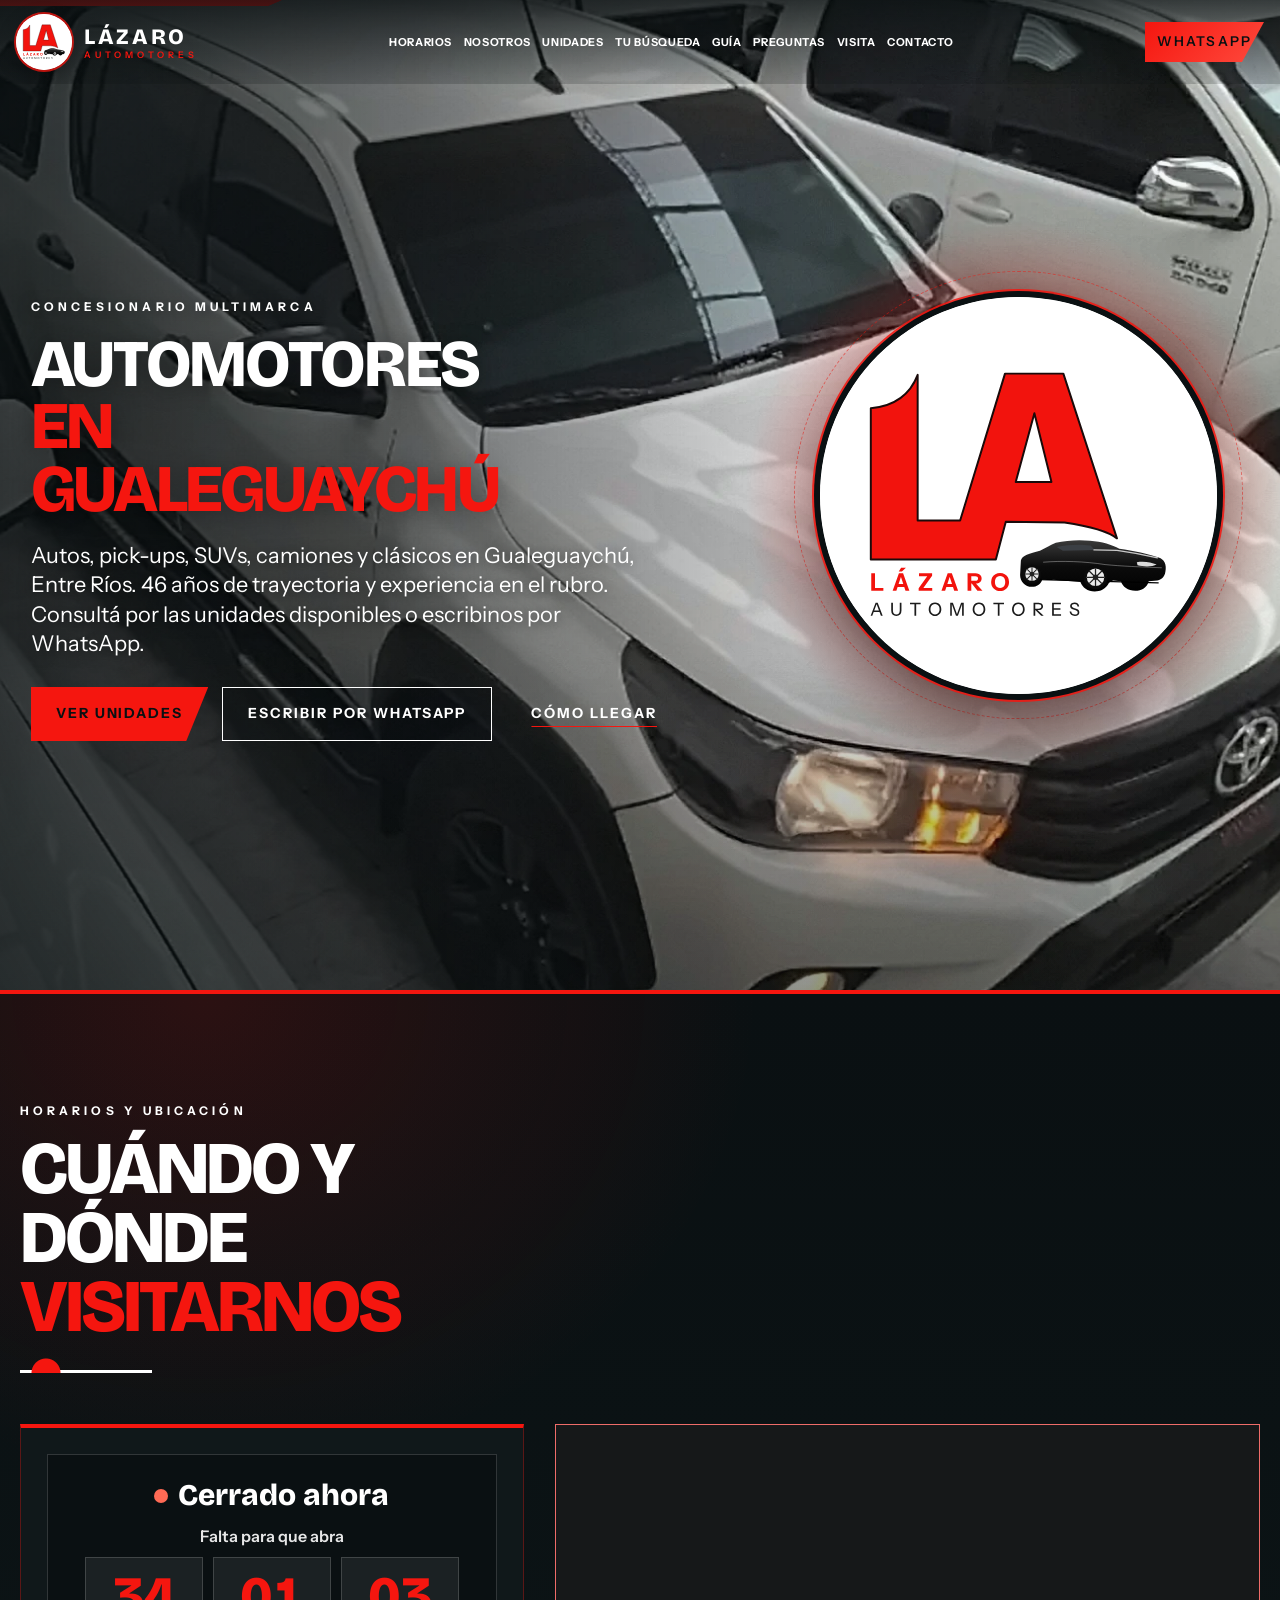
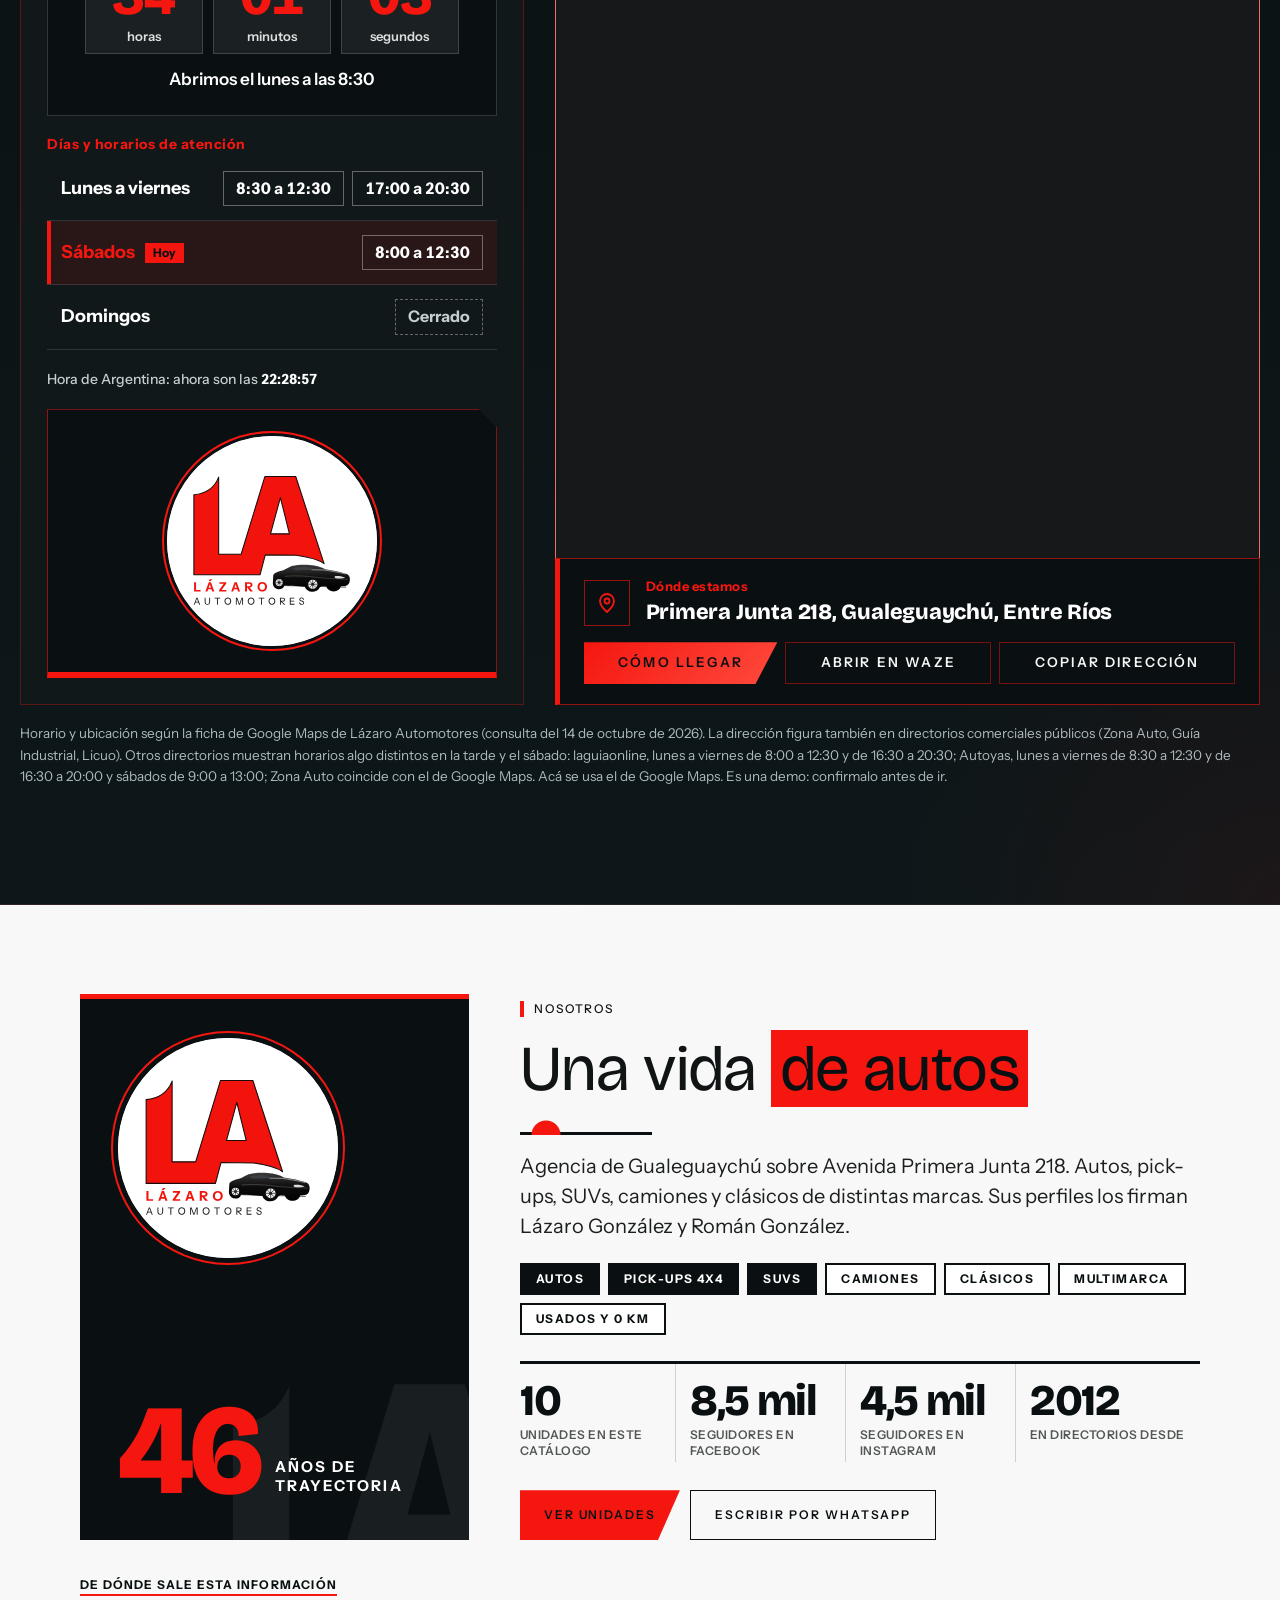
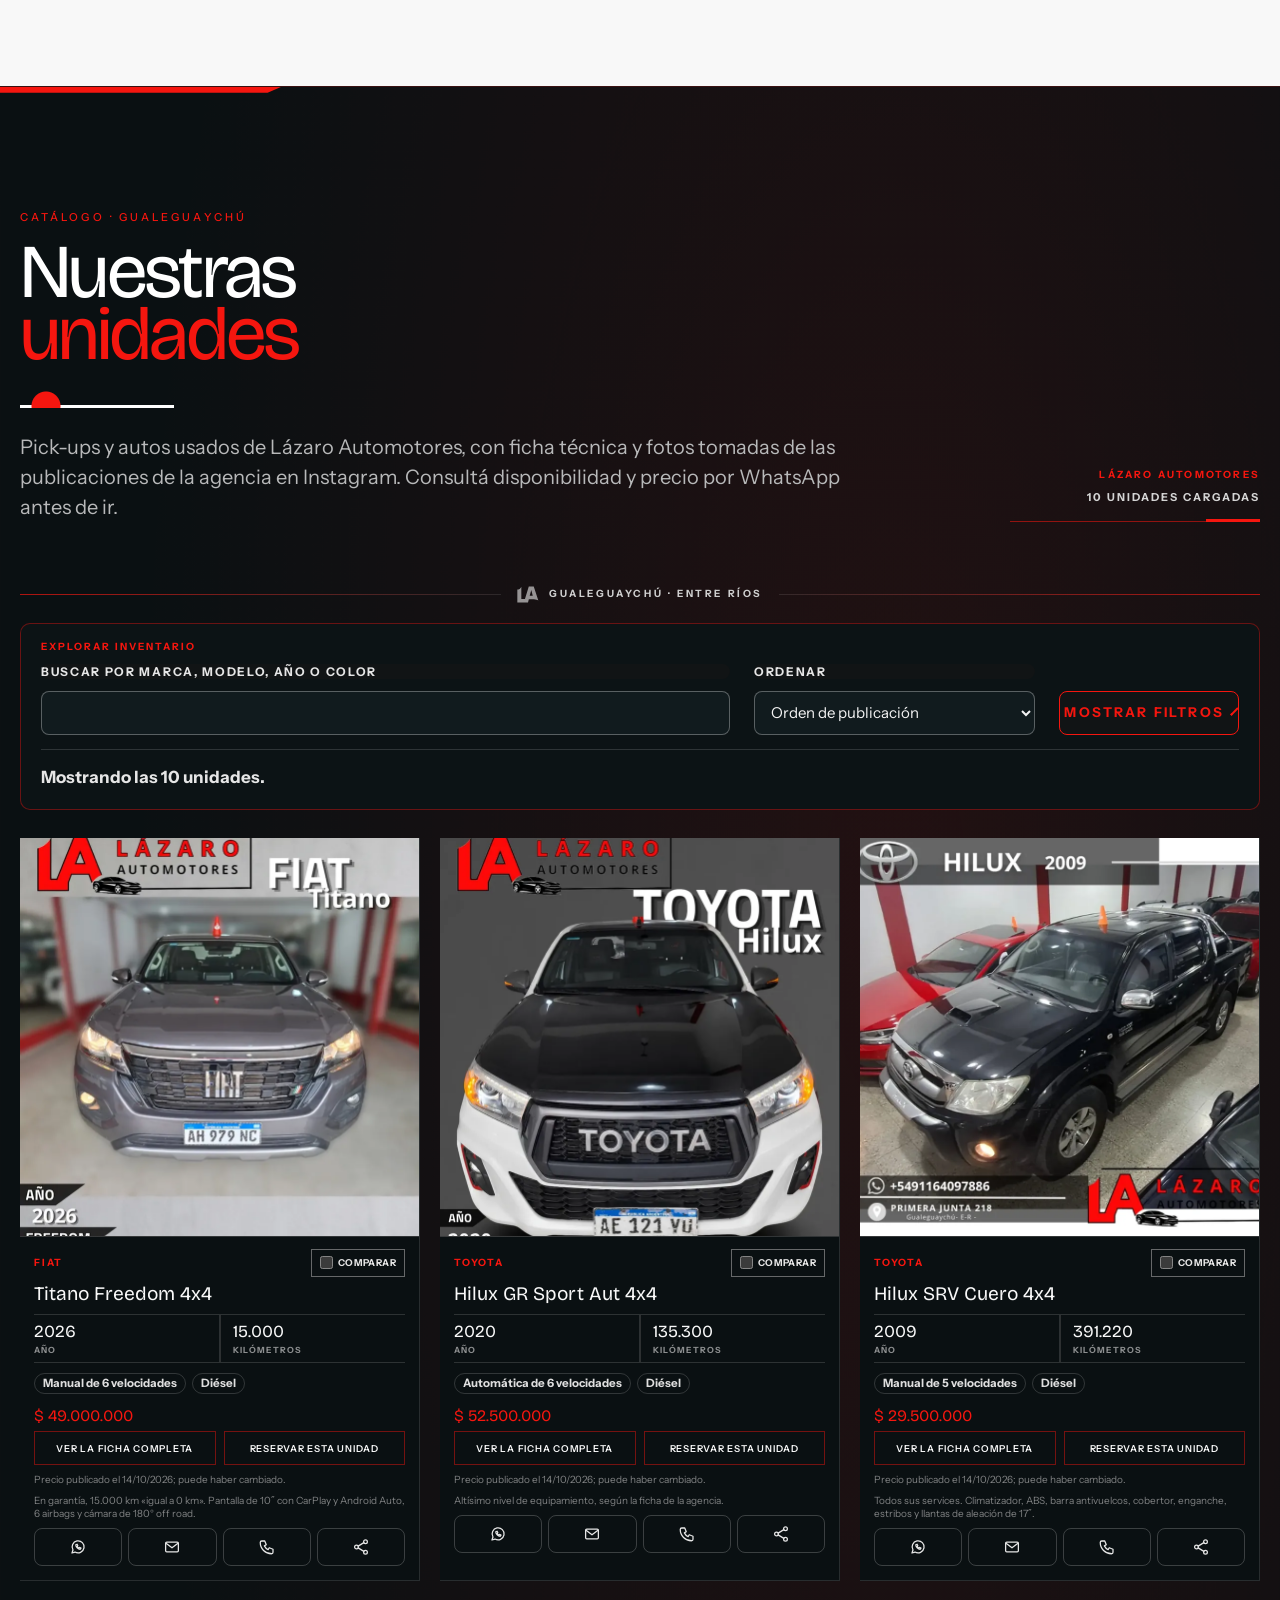
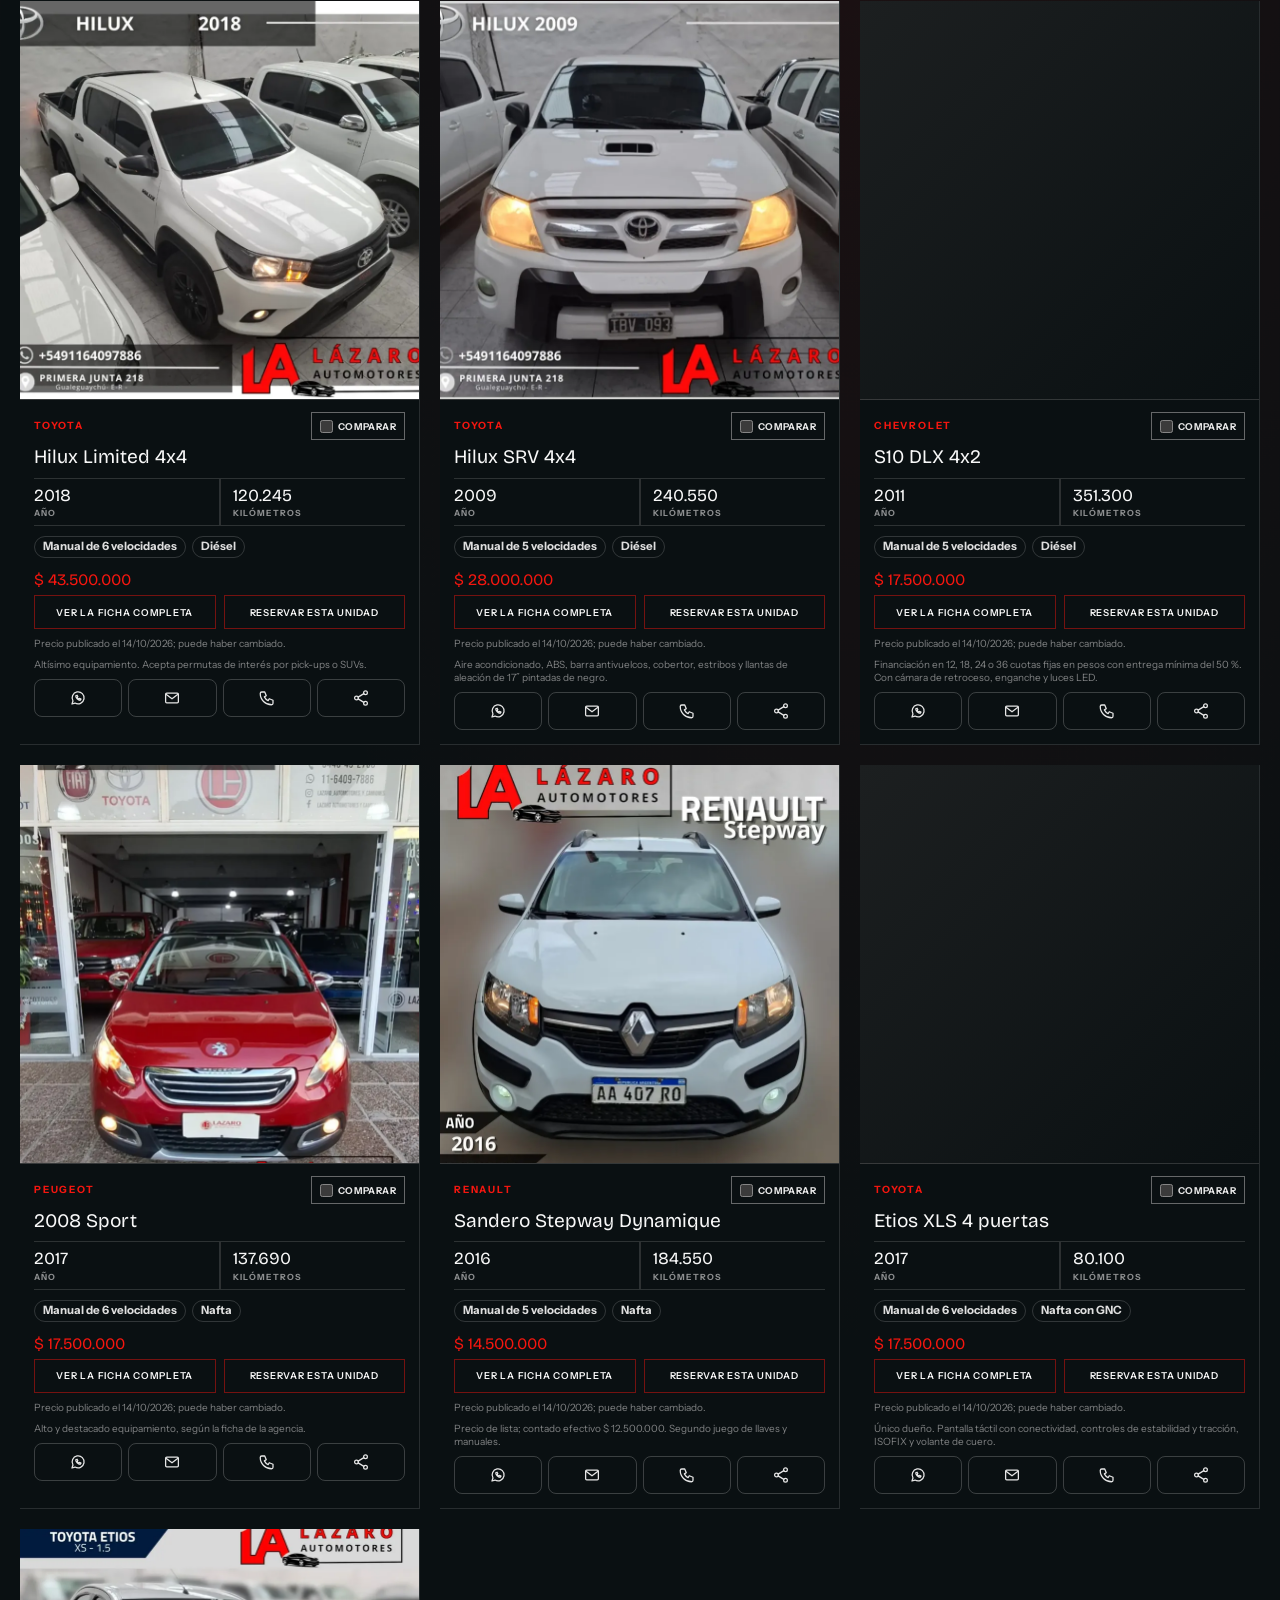
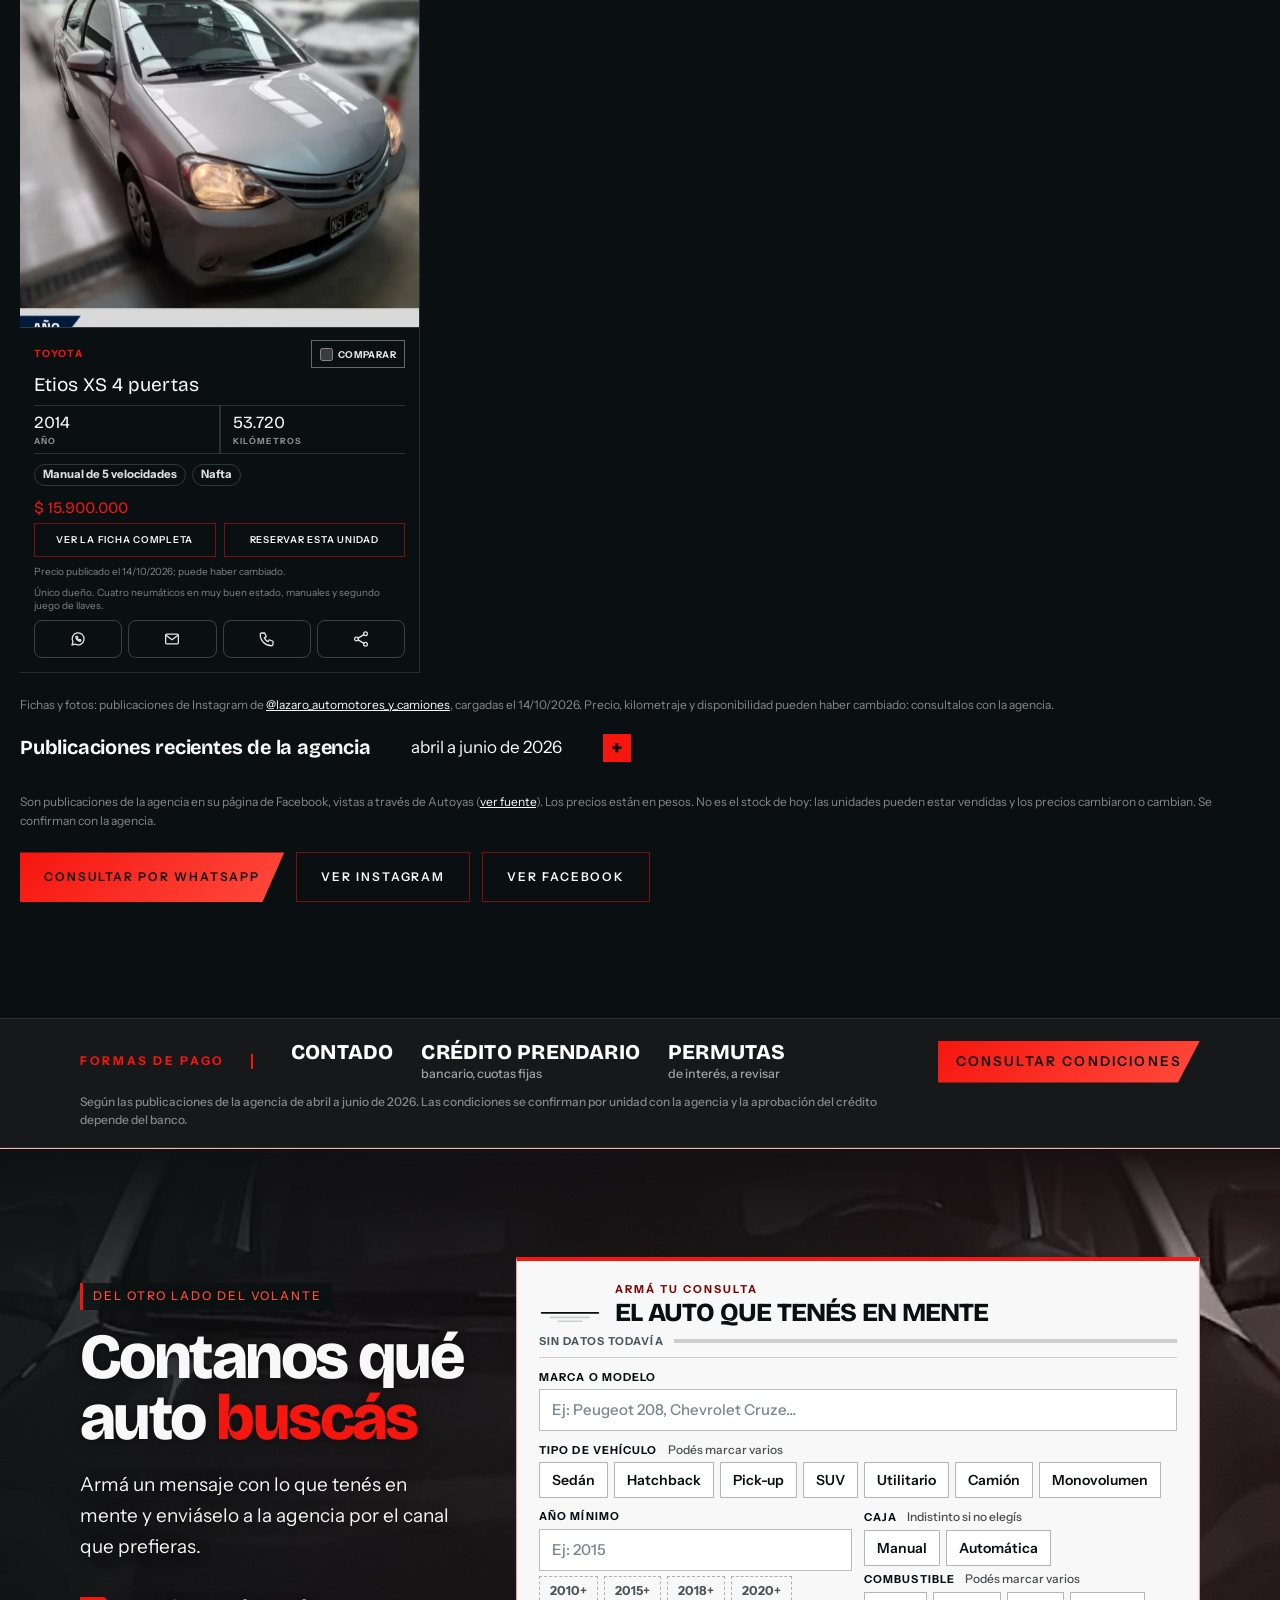
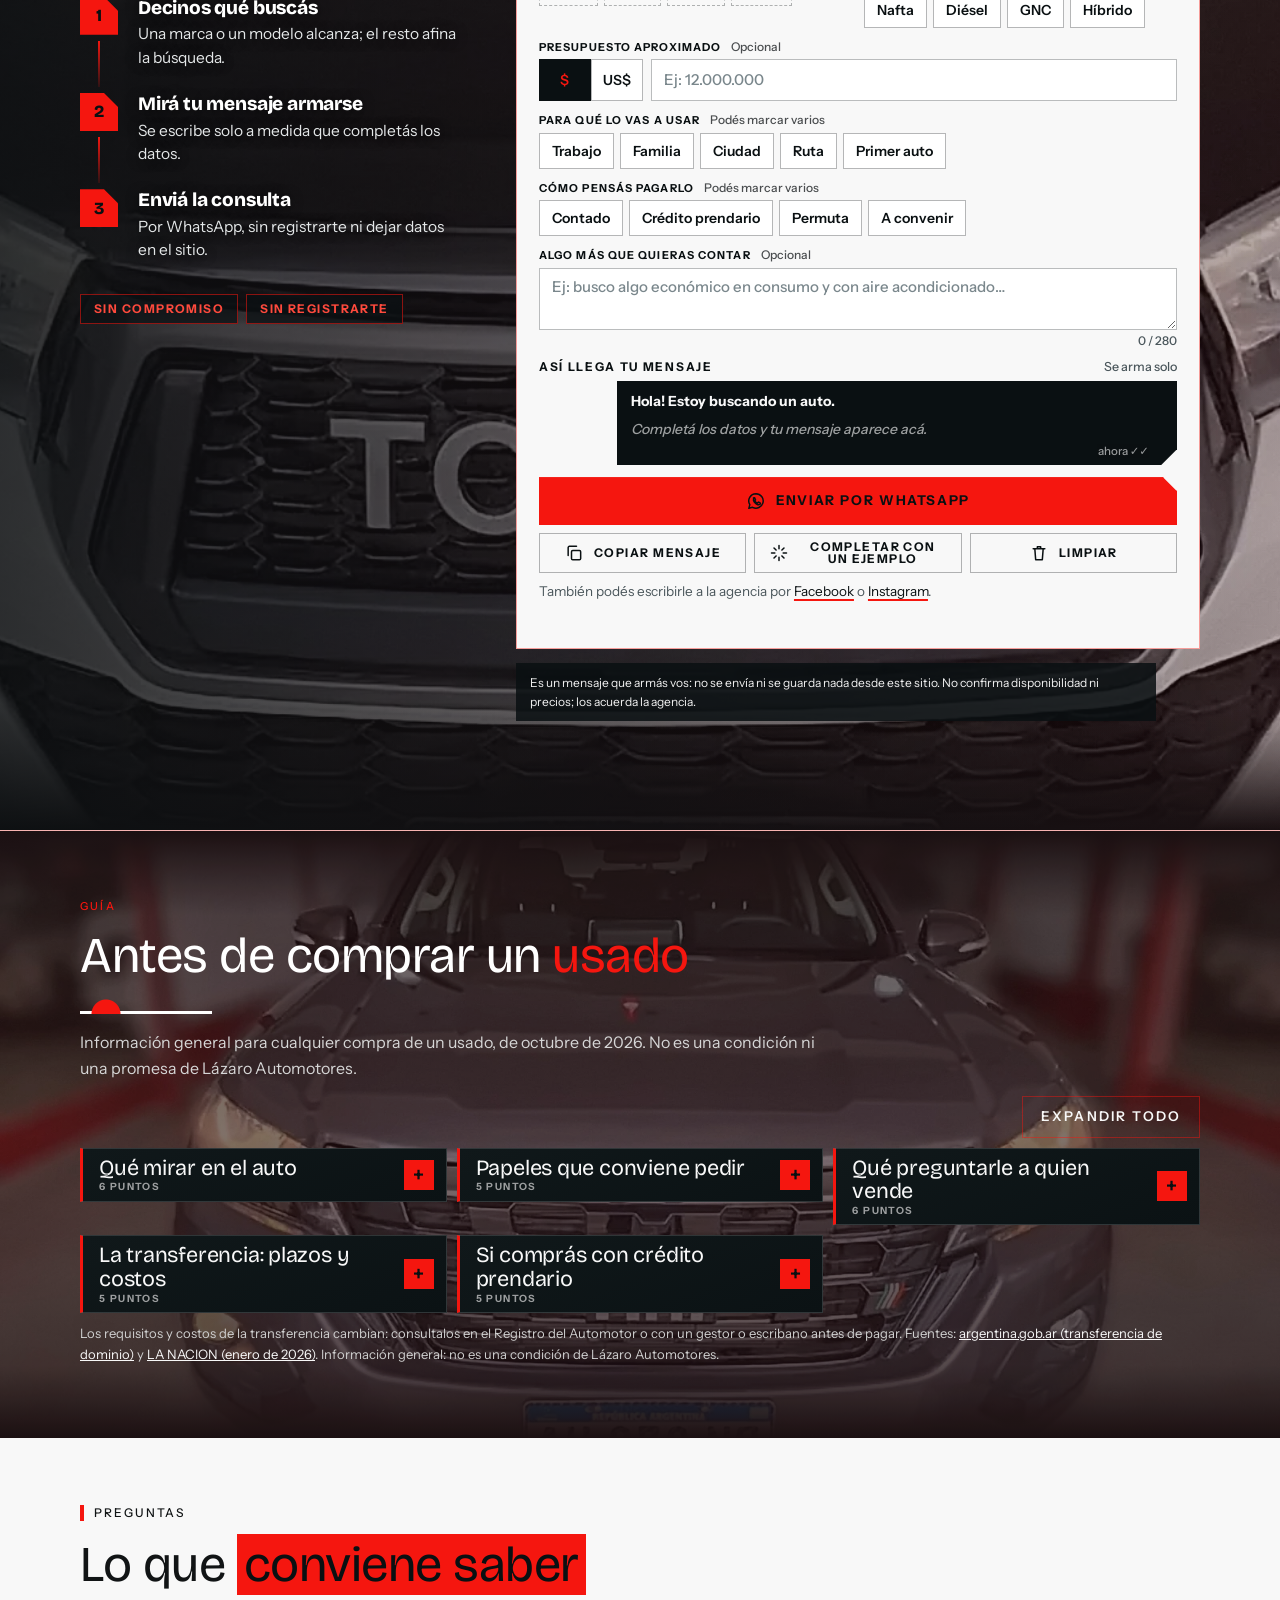
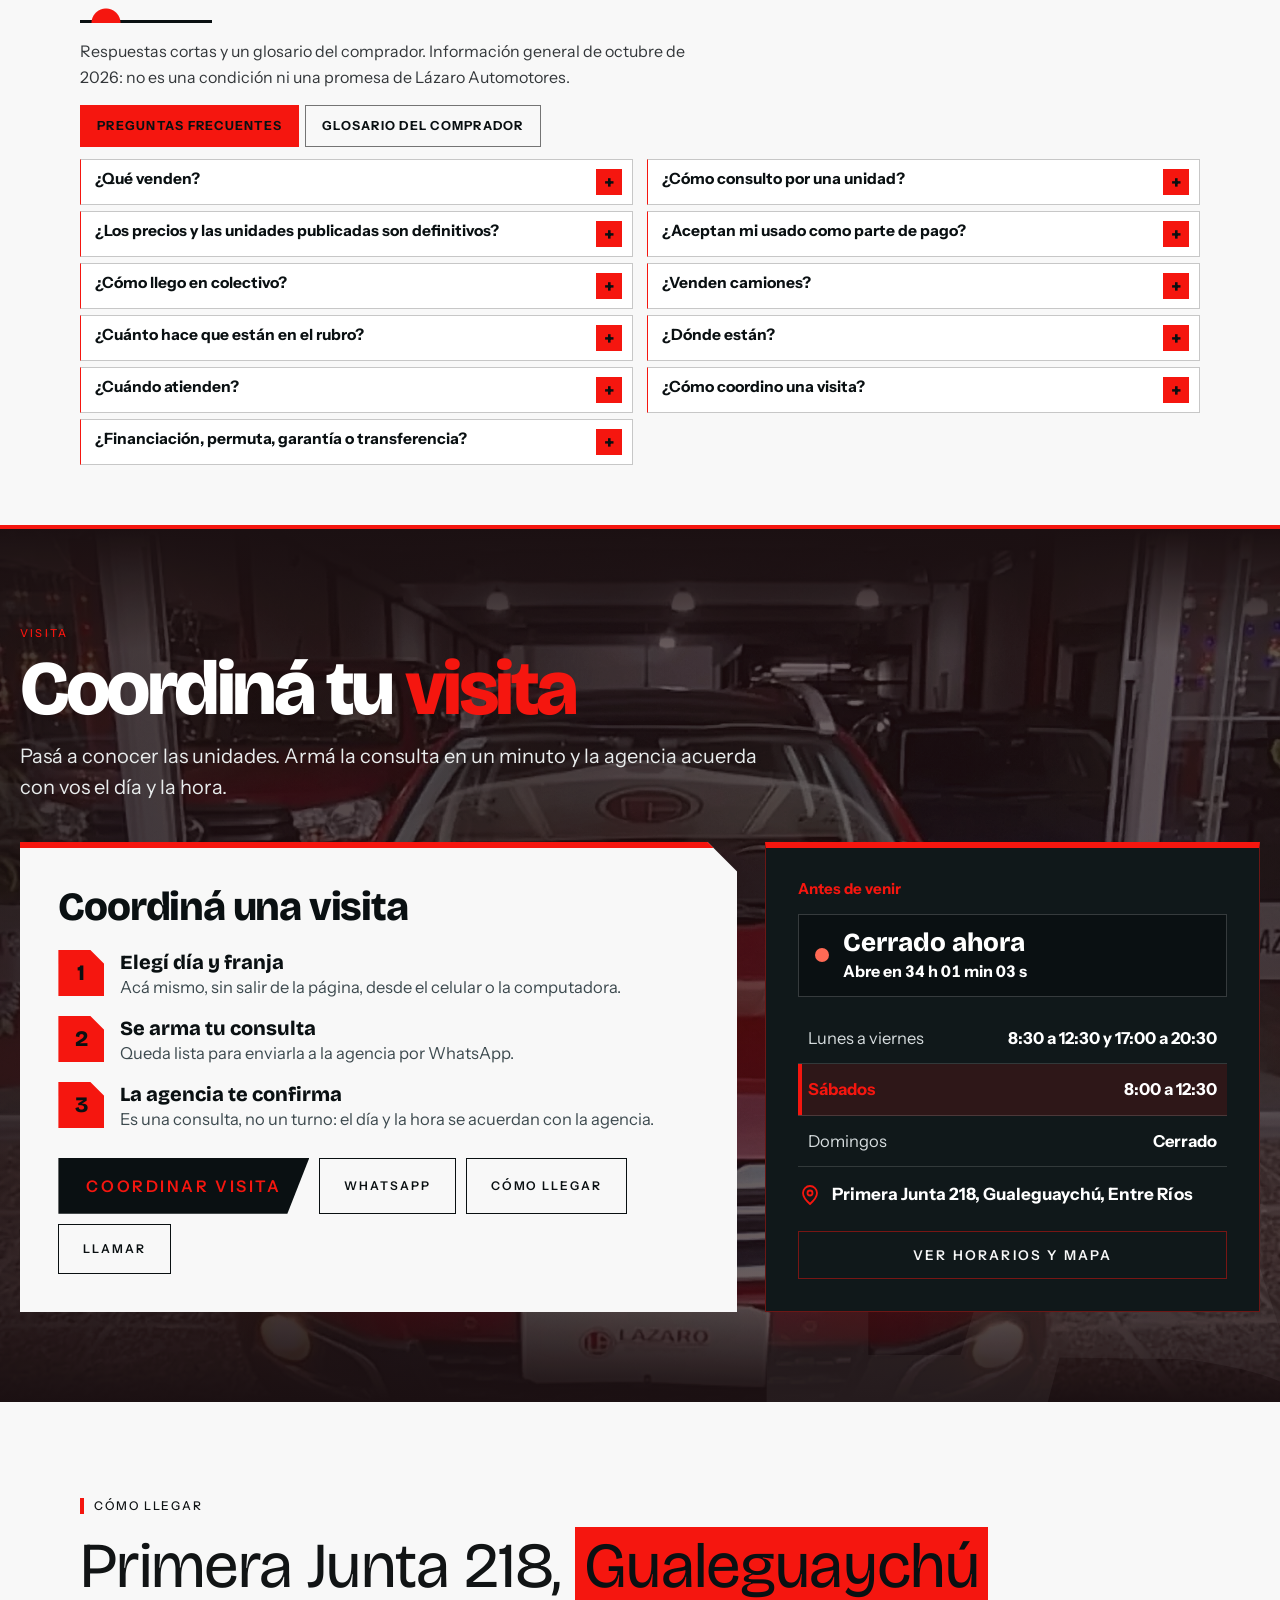
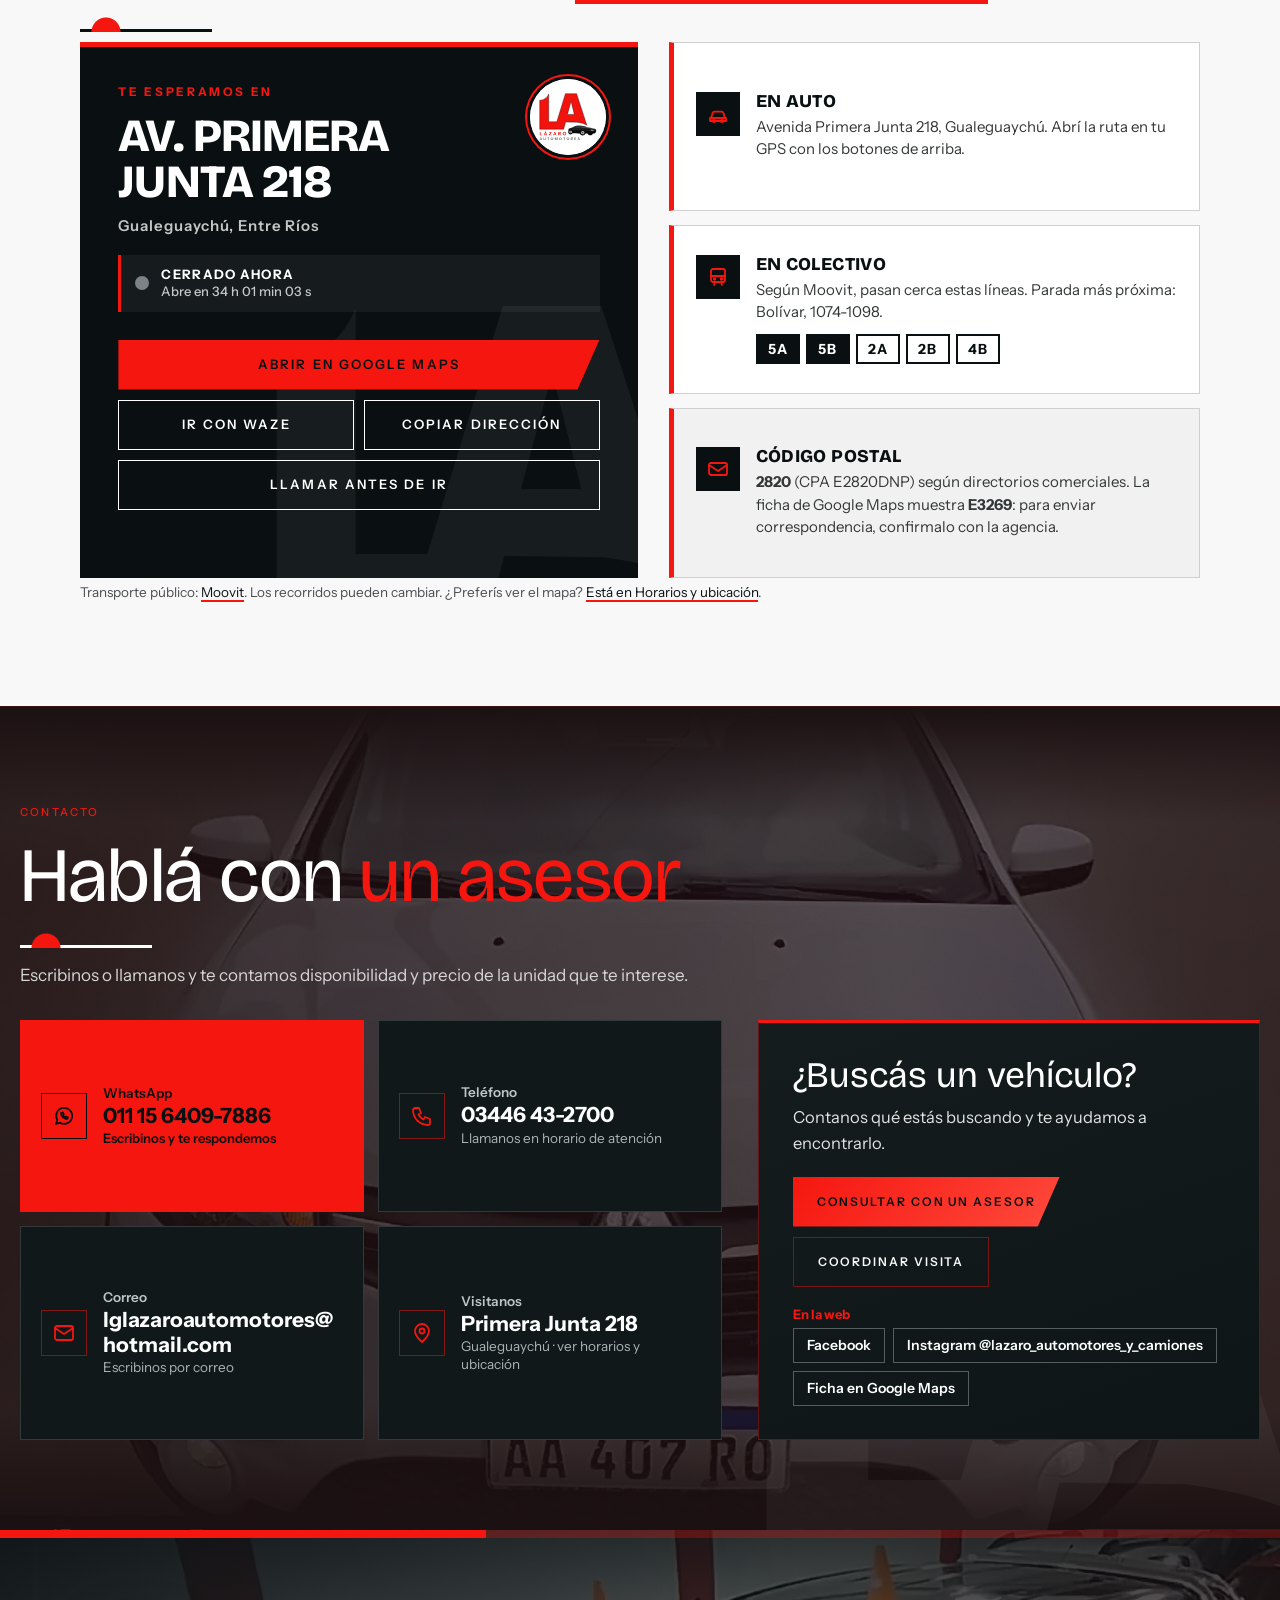
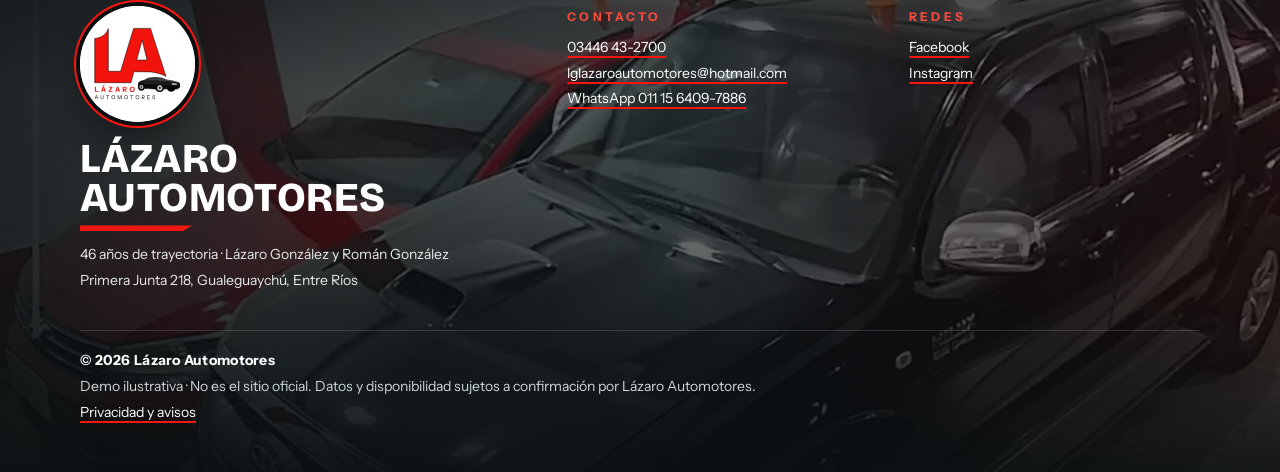
==== commit a52a5c9b: "Add files via upload" ====
--- a/index.html
+++ b/index.html
@@ -22,1977 +22,11 @@
 <link rel="apple-touch-icon" href="images/apple-touch-icon.png">
 <link rel="preload" href="fonts/bricolage-grotesque-latin.woff2" as="font" type="font/woff2" crossorigin>
 <link rel="preload" href="fonts/instrument-sans-latin.woff2" as="font" type="font/woff2" crossorigin>
-<style>
-@font-face{font-family:"Bricolage Grotesque";font-style:normal;font-weight:200 800;font-display:swap;src:url(fonts/bricolage-grotesque-latin.woff2) format("woff2")}
-@font-face{font-family:"Instrument Sans";font-style:normal;font-weight:400 700;font-display:swap;src:url(fonts/instrument-sans-latin.woff2) format("woff2")}
-:root{color-scheme:dark;--ink:#0a1012;--k0:#0a1012;--k1:#0a1012;--k2:#111415;--k3:#161819;--k4:#202223;--g1:#2d3031;--g3:#666869;--g4:#9c9e9f;--s1:#c5c6c6;--s2:#e6e6e6;--s3:#fff;--y:#f5160f;--y2:#ff4a3d;--acc:#f5160f;--fo:#f5160f;
---h:"Cormorant Garamond","Arial Narrow",system-ui,sans-serif;--b:"Inter",system-ui,-apple-system,"Segoe UI",sans-serif;
---cut:polygon(0 0,calc(100% - 14px) 0,100% 14px,100% 100%,0 100%);--hdr:68px}
-*{box-sizing:border-box}
-html{scroll-behavior:smooth;scroll-padding-top:calc(var(--hdr) + 12px);-webkit-text-size-adjust:100%;background:var(--k0)}
-body{margin:0;background:var(--k1);color:var(--s2);font:400 17px/1.55 var(--b);-webkit-font-smoothing:antialiased}
-a{color:var(--s2)}
-:focus-visible{outline:3px solid var(--fo);outline-offset:3px}
-.sr{position:absolute;width:1px;height:1px;overflow:hidden;clip:rect(0 0 0 0);white-space:nowrap}
-.skip{position:absolute;left:-999px}.skip:focus{left:12px;top:12px;background:var(--y);color:var(--ink);font-weight:800;padding:8px 12px;z-index:99}
-.w{width:min(1120px,100% - 40px);margin-inline:auto}
-header{position:sticky;top:0;z-index:20;background:var(--k0);border-bottom:1px solid var(--y)}
-header .w{display:flex;align-items:center;justify-content:space-between;gap:16px;min-height:var(--hdr)}
-.mark{display:flex;align-items:center;gap:12px;text-decoration:none;color:#fff}
-header nav{display:flex;gap:22px;align-items:center}
-header nav a{color:var(--s1);text-decoration:none;font:700 13px var(--b);letter-spacing:.08em;text-transform:uppercase}
-header nav a:hover{color:var(--y)}
-.hc{display:flex;align-items:center;gap:14px}
-.btn{display:inline-flex;align-items:center;justify-content:center;min-height:50px;padding:0 26px;border:2px solid var(--s3);background:transparent;color:var(--s3);font:800 15px/1.1 var(--b);letter-spacing:.06em;text-transform:uppercase;text-decoration:none;text-align:center;transition:background-color .2s,color .2s,filter .2s}
-.btn:hover{background:var(--s3);color:var(--ink)}
-.btn.p{background:var(--y);color:var(--ink);border-color:var(--y);clip-path:var(--cut)}
-.btn.p:hover{background:var(--y2);border-color:var(--y2);color:var(--ink)}
-.btn.sm{min-height:42px;padding:0 18px;font-size:13.5px}
-.row{display:flex;flex-wrap:wrap;gap:12px}.row.mt{margin-top:30px}
-.demo{margin:0;padding:8px 14px;background:var(--k0);border-bottom:1px solid rgba(255,255,255,.08);color:var(--g4);font:600 13px/1.45 var(--b);word-spacing:.08em}
-.demo span{display:block;max-width:70em;margin-inline:auto}
-.ey{display:inline-block;margin:0 0 14px;padding:5px 12px;background:var(--y);color:var(--ink);font:800 12px/1.3 var(--b);letter-spacing:.2em;text-transform:uppercase}
-h1,h2,h3{font-family:var(--h);margin:0}
-h1{font-weight:800;font-size:clamp(34px,5.4vw,62px);line-height:.96;letter-spacing:-.005em;text-transform:uppercase;overflow-wrap:break-word;color:var(--s3)}
-h1 em,h2 em{font-style:normal;color:var(--y)}
-h2{font-weight:800;font-size:clamp(28px,3.8vw,48px);line-height:1;letter-spacing:0;text-transform:uppercase;overflow-wrap:break-word;color:var(--s3)}
-.lead{margin:22px 0 26px;max-width:32em;font-size:clamp(17px,1.5vw,20px);line-height:1.45;color:var(--s2)}
-section{padding:clamp(48px,7vw,88px) 0}
-section.lt:not(.ct){background:#f8f8f8;color-scheme:light;--k1:#f8f8f8;--k2:#efefef;--k3:#fff;--k4:#e5e5e5;--g1:#d0d0d0;--g3:#818384;--g4:#535657;--s1:#343738;--s2:#1c1f20;--s3:#0a1012;--acc:#0a1012;--fo:#0a1012;color:var(--s2)}
-.sec-p{max-width:46em;margin:16px 0 28px;color:var(--s1);font-size:18px}
-.cards{display:grid;grid-template-columns:repeat(auto-fit,minmax(260px,1fr));gap:18px;margin-top:8px}
-.card{padding:24px;background:var(--k3);border:1px solid var(--g1);border-top:1px solid var(--y)}
-.card h3{font:800 20px/1.1 var(--h);text-transform:uppercase;color:var(--s3);margin-bottom:10px}.card p{margin:0;color:var(--s2)}
-.vacio{padding:26px;background:var(--k3);border-left:1px solid var(--y)}.vacio p{margin:0 0 18px;max-width:42em}
-.ct{background:var(--k0)!important;border-top:1px solid var(--y)}
-.ct-g{display:grid;grid-template-columns:1fr 1fr;gap:clamp(24px,4vw,56px);margin-top:26px;align-items:start}
-dl{margin:0}dt{font:800 12.5px var(--b);letter-spacing:.2em;text-transform:uppercase;color:var(--y);margin-top:20px}dt:first-child{margin-top:0}
-dd{margin:4px 0 0;font-size:19px;color:var(--s3)}dd a{color:var(--s3);text-decoration-color:var(--y);text-decoration-thickness:3px;text-underline-offset:4px}
-.ct-c{padding:28px;background:var(--y);color:var(--ink);clip-path:polygon(0 0,calc(100% - 24px) 0,100% 24px,100% 100%,0 100%)}
-.ct-t{margin:0 0 8px;font:800 28px/1.05 var(--h);text-transform:uppercase;color:var(--ink)}.ct-c p{margin:0 0 20px}
-.ct-c .btn{border-color:var(--ink);color:var(--ink)}.ct-c .btn:hover{background:var(--ink);color:var(--y)}
-.ct-c .btn.p{background:var(--ink);color:var(--y);border-color:var(--ink)}.ct-c .btn.p:hover{background:#fff;color:var(--ink);border-color:#fff}
-.ct-c :focus-visible{outline-color:var(--ink)}
-.src{display:block;margin-top:4px;font-size:13.5px;color:var(--g4)}
-footer{background:var(--k0);color:var(--s1);padding:28px 0 calc(44px + env(safe-area-inset-bottom,0));font-size:14px;border-top:1px solid var(--y)}
-footer p{margin:4px 0}footer a{color:var(--y)}
-.doc{max-width:46em}.doc h2{font-size:clamp(24px,3vw,34px);margin:34px 0 8px}.doc p,.doc li{color:var(--s2)}
-.nf{min-height:100vh;display:grid;place-items:center;padding:32px 20px;text-align:center}.nf h1{font-size:clamp(32px,6vw,54px)}.nf p{margin:16px 0 26px}
-.nf>div::before{content:"";display:block;width:132px;height:66px;margin:0 auto 26px;border-radius:132px 132px 0 0;background:var(--y);box-shadow:none}
-@media(max-width:980px){:root{--hdr:68px}header .w{flex-wrap:wrap;min-height:0;padding-top:10px;row-gap:0}header nav{order:3;flex:0 0 100%;gap:22px;overflow-x:auto;white-space:nowrap;padding:4px 0 8px;scrollbar-width:none}header nav::-webkit-scrollbar{display:none}header nav a{flex:none;padding:8px 0}.nav-more{margin:0}.nav-more summary{padding:8px 0}.nav-more-links{position:static;min-width:0;padding:0 0 0 12px;border:0;box-shadow:none;background:transparent}.nav-more-links a{padding:8px 0}}
-@media(max-width:900px){.ct-g{grid-template-columns:1fr}}
-@media(max-width:700px){.btn{width:100%}.row .btn{flex:1 1 100%}header .hc .btn{width:auto}}
-@media(prefers-reduced-motion:reduce){html{scroll-behavior:auto}*{transition:none!important}}
-[hidden]{display:none!important}
-.fm{display:grid;grid-template-columns:1fr 1fr;gap:16px;max-width:760px;padding:26px;background:var(--k3);border-left:1px solid var(--y)}
-.fm .f{display:flex;flex-direction:column;gap:6px}.fm .f.full,.fm .acts,.fm .msg-v,.fm .msg-s{grid-column:1/-1}
-.fm label{font:800 12.5px var(--b);letter-spacing:.14em;text-transform:uppercase;color:var(--g4)}
-.fm input,.fm select,.fm textarea{width:100%;min-height:48px;padding:10px 14px;border:2px solid var(--g3);border-radius:0;background:var(--k1);color:var(--s3);font:400 17px var(--b)}
-.fm input:focus,.fm select:focus,.fm textarea:focus{border-color:var(--y)}
-.fm textarea{min-height:96px;resize:vertical}
-.fm .msg-v{min-height:120px;color:var(--s1);font-size:15px;background:var(--k2);resize:none;cursor:default;border-style:dashed;border-color:var(--g1)}
-.fm .acts{display:flex;flex-wrap:wrap;gap:12px}
-.fm .msg-s{margin:0;min-height:1.4em;font-size:14.5px;color:var(--s1)}
-.guia{display:grid;grid-template-columns:1fr 1fr;gap:18px}
-.guia .card ul{margin:0;padding-left:20px;color:var(--s2)}.guia .card li{margin:6px 0}.guia .card li::marker{color:var(--acc)}
-.map{margin-top:28px}
-.map-v{height:340px;border:2px solid var(--y);background:var(--k3)}
-.map-p{padding:20px;background:var(--k3);border-left:1px solid var(--y);margin-bottom:14px}.map-p p{margin:0 0 14px}
-.map .row{margin-top:14px}
-.leaflet-container{background:var(--k3)!important}
-@media(max-width:900px){.fm,.guia{grid-template-columns:1fr}}
-section.lt:not(.ct) h2 em{color:var(--ink);background:var(--y);padding:0 .14em;-webkit-box-decoration-break:clone;box-decoration-break:clone}
-section.lt:not(.ct) .btn:hover{background:var(--ink);color:#fff}
-section.lt:not(.ct) .btn.p:hover{background:var(--ink);color:var(--y);border-color:var(--ink)}
-section.lt:not(.ct) .ey{background:var(--ink);color:var(--y)}
-section.lt:not(.ct) a{color:var(--s3);text-decoration-color:var(--y);text-decoration-thickness:2px;text-underline-offset:3px}
-section.lt:not(.ct) a.btn{text-decoration:none}
-section.lt:not(.ct) a.btn.p{color:var(--ink)}
-
-/* ===== Identidad v2 · paleta del logo: tinta #0a1012, sol #f5160f, hueso #f8f8f8 y sus tonos ===== */
-:root{--y3:#ff4a3d;--yd:#7a0a06;--rule:#242728}
-/* Ornamento de títulos */
-h2::after{content:"";display:block;width:132px;height:16px;margin-top:16px;background:radial-gradient(circle at 26px 16px,var(--y) 0 14px,transparent 15px),linear-gradient(var(--s3),var(--s3)) left bottom/100% 3px no-repeat}
-.doc h2::after,.nf h1::after{content:none}
-/* Barra de datos rápidos */
-.bar{background:var(--y);color:var(--ink);border-bottom:1px solid var(--ink)}
-.bar ul{list-style:none;margin:0;padding:0;display:grid;grid-template-columns:repeat(4,minmax(0,1fr))}
-.bar li{display:flex;flex-direction:column;gap:2px;padding:16px 20px;border-left:3px solid var(--ink)}
-.bar li:first-child{border-left:0;padding-left:0}
-.bar .k{font:800 11.5px var(--b);letter-spacing:.2em;text-transform:uppercase;color:#3c3400}
-.bar b,.bar a{font:800 19px/1.15 var(--h);color:var(--ink);text-transform:uppercase}
-.bar a{text-decoration:underline;text-decoration-thickness:3px;text-underline-offset:4px}
-.bar a:hover{background:var(--ink);color:var(--y);text-decoration:none}
-.bar small{font-size:13px;color:#2b2500}
-.bar :focus-visible{outline-color:var(--ink)}
-.ant{margin:-10px 0 16px;font-size:14px;color:var(--y)}
-dd .ant{display:block;margin:2px 0 0;font-size:14px;color:var(--y)}
-/* Hero: más aire y jerarquía */
-.lead{font-size:clamp(18px,1.6vw,21px)}
-/* Tarjetas con sombra de sol */
-.card{transition:transform .2s ease,box-shadow .2s ease}
-.card:hover{transform:translateY(-3px);box-shadow:none}
-section.lt:not(.ct) .card:hover{box-shadow:none}
-/* Cómo comprar: banda amarilla de punta a punta */
-#como-comprar{background:var(--y)!important;color:var(--ink);--s1:#1c1f20;--s2:#0a1012;--s3:#0a1012;--g1:#0a1012;--acc:#0a1012;--fo:#0a1012}
-#como-comprar .ey{background:var(--ink);color:var(--y)}
-#como-comprar h2 em{background:var(--ink);color:var(--y);padding:0 .14em;-webkit-box-decoration-break:clone;box-decoration-break:clone}
-#como-comprar :focus-visible{outline-color:var(--ink)}
-/* Preguntas y glosario */
-.qa{display:grid;grid-template-columns:1fr 1fr;gap:clamp(20px,4vw,48px);align-items:start}
-.qa h3{margin:0 0 14px;font:800 22px/1.1 var(--h);text-transform:uppercase;color:var(--s3)}
-details.dd{margin:0 0 10px;background:var(--k3);border:1px solid var(--g1);border-left:1px solid var(--y)}
-details.dd summary{position:relative;display:block;min-height:52px;padding:15px 56px 15px 18px;cursor:pointer;list-style:none;font:800 17px/1.3 var(--b);color:var(--s3)}
-details.dd summary::-webkit-details-marker{display:none}
-details.dd summary::after{content:"+";position:absolute;right:14px;top:50%;width:28px;height:28px;margin-top:-14px;display:grid;place-items:center;background:var(--y);color:var(--ink);font:800 22px/1 var(--h)}
-details.dd[open] summary::after{content:"–"}
-details.dd[open] summary{border-bottom:1px solid var(--g1)}
-details.dd p{margin:0;padding:14px 18px 18px;color:var(--s2)}
-/* Nosotros: cifras */
-.stats{display:flex;flex-wrap:wrap;gap:16px;margin:8px 0 26px}
-.stat{flex:1 1 220px;padding:22px 22px 20px;background:var(--ink);color:#fff;border-bottom:1px solid var(--y)}
-.stat b{display:block;font:800 clamp(54px,8vw,86px)/.9 var(--h);color:var(--y)}
-.stat span{display:block;margin-top:10px;font-size:15px;color:#e6e6e6}
-/* Horario */
-.estado{display:inline-block;margin:0 0 12px;padding:7px 14px;font:800 13px/1.2 var(--b);letter-spacing:.07em;text-transform:uppercase;background:var(--k4);color:var(--s3);border-left:1px solid var(--g3)}
-.estado[data-abierto="1"]{background:var(--y);color:var(--ink);border-left-color:var(--ink)}
-.bar b[data-estado]{display:block;padding:0;background:none;border:0;letter-spacing:0;text-transform:uppercase;font:800 19px/1.15 var(--h)}
-.hrs{width:100%;max-width:460px;border-collapse:collapse}
-.hrs th,.hrs td{padding:9px 12px;text-align:left;border-bottom:1px solid var(--rule);font-size:16px;color:var(--s3)}
-.hrs th{font:800 12.5px var(--b);letter-spacing:.14em;text-transform:uppercase;color:var(--y);white-space:nowrap}
-.hrs tr.hoy{background:var(--y)}.hrs tr.hoy th,.hrs tr.hoy td{color:var(--ink)}
-/* Contacto: sucursales del grupo */
-.grp{margin-top:48px;padding-top:30px;border-top:1px solid var(--y)}
-.grp h3{font:800 clamp(24px,3vw,32px)/1.05 var(--h);text-transform:uppercase;color:var(--s3)}
-.grp-l{list-style:none;margin:6px 0 0;padding:0;display:grid;grid-template-columns:repeat(auto-fit,minmax(230px,1fr));gap:14px}
-.grp-l li{display:flex;flex-direction:column;gap:5px;padding:18px;background:var(--k3);border-top:1px solid var(--y)}
-.grp-l b{font:800 18px/1.1 var(--h);text-transform:uppercase;color:#fff}
-.grp-l span{font-size:15px;color:var(--s1)}
-.grp-l a{font-weight:700;color:var(--y);text-underline-offset:3px}
-/* Pie */
-.ft{display:grid;grid-template-columns:1.4fr 1fr 1fr;gap:28px;padding-bottom:22px;margin-bottom:18px;border-bottom:1px solid var(--rule)}
-.ft p{margin:3px 0}
-.ft-b{font:800 22px/1 var(--h);text-transform:uppercase;color:#fff}
-.ft-k{font:800 12px var(--b)!important;letter-spacing:.2em;text-transform:uppercase;color:var(--y)}
-.ft-a{color:var(--y)}
-/* Botón flotante de WhatsApp (solo celular) */
-
-@media(max-width:700px){
-  footer{padding-bottom:calc(84px + env(safe-area-inset-bottom,0px))}
-}
-@media(max-width:900px){.bar ul{grid-template-columns:1fr 1fr}.bar li{border-left:0;padding-left:0;border-top:3px solid var(--ink)}.bar li:nth-child(-n+2){border-top:0}.qa,.ft{grid-template-columns:1fr}}
-
-.mark .lg-img{display:block;height:46px;width:auto;background:#fefefe;padding:4px 10px}
-.lg-ft{display:block;height:64px;width:auto;background:#fefefe;padding:6px 14px;margin:0 0 14px}
-.lg-sec{display:block;height:72px;width:auto;max-width:100%;margin:0 0 14px;border:1px solid var(--g3)}
-.lg-404{display:block;height:84px;width:auto;max-width:80%;margin:0 auto 26px;background:#fefefe;padding:6px 14px}
-.nf>div::before{display:none}
-@media(max-width:980px){.mark .lg-img{height:40px}}
-
-/* Hero: escena 100 % CSS (sin fotografía): ver docs/HERO.md para sumar una foto propia */
-header{border-bottom:1px solid rgba(255,255,255,.14)}
-
-.hero{--hero-img:none;--hero-shade:transparent;isolation:isolate;position:relative;overflow:hidden;display:grid;grid-template-columns:minmax(0,1.3fr) minmax(0,.7fr);align-items:center;min-height:min(760px,calc(100svh - 76px));padding:clamp(40px,6vw,88px) max(20px,calc((100vw - 1120px)/2)) clamp(72px,9vw,110px);border-bottom:2px solid rgba(255,255,255,.55);}
-.hx-copy{position:relative;z-index:2;max-width:680px}
-.hx-copy .ey{padding:0;background:none;color:var(--y);margin:0 0 18px;letter-spacing:.22em}
-.hero h1{font-size:clamp(34px,4.6vw,66px);line-height:.96;text-wrap:balance;max-width:none}
-.hero h1 em{display:block}
-.hero .lead{max-width:27em;margin:22px 0 30px;color:var(--s1)}
-.hero .row{display:flex;flex-wrap:wrap;align-items:center;gap:14px}
-.hx-sun{position:absolute;z-index:1;right:clamp(-120px,-4vw,0px);bottom:0;width:clamp(260px,38vw,560px);aspect-ratio:2/1;pointer-events:none}
-.hx-sun .orb{position:absolute;inset:0;border-radius:50% 50% 0 0/100% 100% 0 0;background:var(--y)}
-.hx-down{position:absolute;z-index:2;left:50%;bottom:14px;transform:translateX(-50%);display:flex;flex-direction:column;align-items:center;gap:6px;min-height:44px;color:var(--s2);font:800 11px var(--b);letter-spacing:.24em;text-transform:uppercase;text-decoration:none}
-.hx-down::after{content:"";width:10px;height:10px;border-right:2px solid var(--y);border-bottom:2px solid var(--y);transform:rotate(45deg)}
-.hx-down:hover{color:var(--y)}
-/* Datos comerciales: continúan la escena */
-.bar{background:var(--k0);color:var(--s2);border-bottom:1px solid rgba(255,255,255,.1)}
-.bar li{position:relative;padding:20px 22px 20px 62px;border-left:1px solid rgba(255,255,255,.14)}
-.bar li:first-child{padding-left:62px;border-left:0}
-.bar li svg{position:absolute;left:20px;top:22px;width:28px;height:28px;stroke:var(--y);fill:none;stroke-width:1.8;stroke-linecap:round;stroke-linejoin:round}
-.bar li:first-child svg{left:20px}
-.bar .k{color:var(--y)}
-.bar b,.bar a,.bar b[data-estado]{color:var(--s3);font-size:18px}
-.bar a{text-decoration-color:var(--y);text-decoration-thickness:2px}
-.bar a:hover{background:none;color:var(--y)}
-.bar small{color:var(--g4)}
-.bar :focus-visible{outline-color:var(--y)}
-.btn.lnk{min-height:44px;padding:0;border:0;background:none;color:var(--s3);text-decoration:underline;text-decoration-thickness:3px;text-underline-offset:6px;text-decoration-color:var(--y)}
-.btn.lnk:hover{background:none;color:var(--y)}
-@media(prefers-reduced-motion:no-preference){
-.hx-sun .orb{animation:alba 1s cubic-bezier(.2,.7,.2,1) both}
-.hx-copy{animation:entra .5s ease-out both}
-@keyframes alba{from{transform:translateY(100%)}to{transform:none}}
-@keyframes entra{from{opacity:0;transform:translateY(10px)}to{opacity:1;transform:none}}}
-@media(max-width:900px){.hero{grid-template-columns:1fr;padding:36px 16px calc(min(78vw,340px) / 2 + 48px)}.hx-sun{right:-40px;width:min(78vw,340px)}.hero .row .btn:not(.lnk){flex:1 1 220px}.bar li,.bar li:first-child{padding:16px 12px 16px 56px;border-left:0;border-top:1px solid rgba(255,255,255,.14)}.bar li:nth-child(-n+2){border-top:0}.bar li svg{left:12px;top:18px}}
-@media(max-width:560px){.bar ul{grid-template-columns:1fr}.bar li:nth-child(2){border-top:1px solid rgba(255,255,255,.14)}.hx-down{display:none}}
-@media(min-width:981px) and (max-width:1180px){header nav{gap:14px}header nav a{font-size:12px;letter-spacing:.04em}header .w{gap:12px}.mark .lg-img{height:40px}}
-
-/* ===== v3 · Unidades (5 columnas + filtros), comparador y «Cómo comprar» ===== */
-.w.wide{width:min(1560px,100% - 40px)}
-/* Panel de filtros */
-.fx{margin:0 0 22px;background:var(--k3);border:1px solid var(--g1);border-top:1px solid var(--y)}
-.fx-top{display:grid;grid-template-columns:minmax(0,2fr) minmax(0,1fr) auto;gap:16px;align-items:end;padding:18px 20px}
-.fx .f{display:flex;flex-direction:column;gap:6px;min-width:0}
-.fx .f label,.fx legend{font:800 12px var(--b);letter-spacing:.14em;text-transform:uppercase;color:var(--g4)}
-.fx input[type=search],.fx select{width:100%;min-height:46px;padding:8px 12px;border:2px solid var(--g3);border-radius:0;background:var(--k1);color:var(--s3);font:400 16px var(--b)}
-.fx input[type=search]:focus,.fx select:focus{border-color:var(--y)}
-.fx option:disabled{color:var(--g3)}
-.fx-tg{min-height:46px}
-.fx-body{display:grid;grid-template-columns:repeat(auto-fill,minmax(220px,1fr));gap:22px 24px;padding:20px;border-top:1px solid var(--g1)}
-.fg{margin:0;padding:0;border:0;min-width:0}
-.fg legend{padding:0;margin-bottom:9px}
-.chips{display:flex;flex-wrap:wrap;gap:8px}
-.chip{position:relative;display:block}
-.chip input{position:absolute;inset:0;width:100%;height:100%;margin:0;opacity:0;cursor:pointer}
-.chip span{display:inline-flex;align-items:center;gap:8px;min-height:40px;padding:0 12px;border:2px solid var(--g3);color:var(--s2);font:700 14.5px var(--b);transition:background-color .15s,border-color .15s}
-.chip em{font-style:normal}
-.chip b{font:700 12px var(--b);color:var(--g4)}
-.chip:hover input:not(:disabled):not(:checked)+span{border-color:var(--y)}
-.chip input:checked+span{background:var(--y);border-color:var(--y);color:var(--ink)}
-.chip input:checked+span b{color:var(--ink)}
-.chip input:focus-visible+span{outline:3px solid var(--fo);outline-offset:2px}
-.chip input:disabled{cursor:not-allowed}
-.chip input:disabled+span{opacity:.35}
-.rng{display:grid;grid-template-columns:1fr 1fr;gap:8px}
-.fg-n{margin:8px 0 0;font-size:13px;color:var(--g4)}
-.sw{display:inline-block;flex:none;width:14px;height:14px;border-radius:50%;background:var(--sw);border:2px solid rgba(255,255,255,.6);vertical-align:-2px}
-.chip input:checked+span .sw{border-color:var(--ink)}
-.fx-act{display:flex;flex-wrap:wrap;align-items:center;gap:10px 14px;padding:12px 20px;border-top:1px solid var(--g1);background:var(--k2)}
-.fx-n{margin:0;font-weight:700;color:var(--s2)}
-.fx-tags{display:flex;flex-wrap:wrap;gap:8px;flex:1}
-.tag{display:inline-flex;align-items:center;gap:8px;min-height:36px;padding:0 10px 0 12px;border:2px solid var(--y);background:transparent;color:var(--s3);font:700 13.5px var(--b);cursor:pointer}
-.tag::after{content:"×";font:800 18px/1 var(--h);color:var(--y)}
-.tag:hover{background:var(--y);color:var(--ink)}.tag:hover::after{color:var(--ink)}
-@media(min-width:1250px){
-  .fx-body{grid-template-columns:repeat(12,minmax(0,1fr))}
-  .fg.s2{grid-column:span 2}.fg.s3{grid-column:span 3}.fg.s4{grid-column:span 4}.fg.s5{grid-column:span 5}
-}
-@media(max-width:899px){.fx-top{grid-template-columns:1fr}.fx-body{grid-template-columns:1fr}}
-/* Fichas: 5 columnas */
-.cars{list-style:none;margin:0;padding:0;display:grid;grid-template-columns:repeat(5,minmax(0,1fr));gap:14px}
-@media(max-width:1199px){.cars{grid-template-columns:repeat(3,minmax(0,1fr))}}
-@media(max-width:819px){.cars{grid-template-columns:repeat(2,minmax(0,1fr))}}
-@media(max-width:519px){.cars{grid-template-columns:1fr}}
-.car{display:flex;flex-direction:column;gap:12px;min-width:0;padding:16px 16px 18px;background:var(--k3);border:1px solid var(--g1);border-left:1px solid var(--y)}
-.car:has(.car-c input:checked){border-color:var(--y);box-shadow:none}
-.car-h{display:flex;align-items:center;justify-content:space-between;gap:8px;min-height:36px}
-.car-b{min-width:0;overflow:hidden;text-overflow:ellipsis;white-space:nowrap;font:800 11.5px var(--b);letter-spacing:.1em;text-transform:uppercase;color:var(--y)}
-.car-c{flex:none;display:inline-flex;align-items:center;gap:6px;min-height:36px;padding:0 8px;border:2px solid var(--g3);cursor:pointer;font:800 11px var(--b);letter-spacing:.04em;text-transform:uppercase;color:var(--s2)}
-.car-c input{width:17px;height:17px;margin:0;accent-color:var(--y)}
-.car-c:hover{border-color:var(--y)}
-.car-c:has(input:checked){background:var(--y);border-color:var(--y);color:var(--ink)}
-.car-c:has(input:disabled){opacity:.4;cursor:not-allowed}
-.car-c:has(input:focus-visible){outline:3px solid var(--fo);outline-offset:2px}
-.car h3{min-height:2.1em;font:800 21px/1.05 var(--h);text-transform:uppercase;color:var(--s3);overflow-wrap:anywhere}
-.car-s{display:grid;grid-template-columns:1fr 1fr;border-top:2px solid var(--s3);border-bottom:1px solid var(--g1)}
-.car-s p{margin:0;padding:10px 0 9px;min-width:0}
-.car-s p+p{padding-left:12px;border-left:1px solid var(--g1)}
-.car-s b{display:block;font:800 clamp(22px,1.75vw,29px)/1 var(--h);color:var(--s3)}
-.car-s b.nd{font:700 15px/1.3 var(--b);padding-top:6px;color:var(--g4)}
-.car-s small{display:block;margin-top:5px;font:700 11px var(--b);letter-spacing:.14em;text-transform:uppercase;color:var(--g4)}
-.sp{margin:0}
-.sp div{display:flex;align-items:center;justify-content:space-between;gap:8px;padding:7px 0;border-bottom:1px solid var(--g1)}
-.sp dt{margin:0;font:700 11.5px var(--b);letter-spacing:.12em;text-transform:uppercase;color:var(--g4)}
-.sp dd{margin:0;display:inline-flex;align-items:center;gap:7px;font:600 15px var(--b);color:var(--s2)}
-.car .pr{margin:auto 0 0;display:inline-block;align-self:flex-start;padding:2px 10px;background:var(--y);color:var(--ink);font:800 24px/1.3 var(--h)}
-.car .n{margin:0;color:var(--g4);font-size:13px;line-height:1.4}
-.car .btn{align-self:flex-start;margin-top:4px}
-/* Bandeja del comparador */
-.tray{position:fixed;left:0;right:0;bottom:0;z-index:40;background:var(--y);color:var(--ink);border-top:1px solid var(--ink);padding:10px 0 calc(10px + env(safe-area-inset-bottom,0px))}
-.tray .w{display:flex;flex-wrap:wrap;align-items:center;gap:10px 14px}
-.tray-l{display:flex;flex-wrap:wrap;gap:8px;flex:1 1 320px;min-width:0;margin:0;padding:0;list-style:none}
-.tray-i{display:inline-flex;align-items:center;gap:6px;min-height:40px;padding:0 4px 0 12px;background:var(--ink);color:#fff;font:700 14px var(--b)}
-.tray-i button{min-width:36px;min-height:36px;border:0;background:none;color:var(--y);font:800 22px/1 var(--h);cursor:pointer}
-.tray-i button:hover{color:#fff}
-.tray .btn{border-color:var(--ink);color:var(--ink)}
-.tray .btn:hover{background:var(--ink);color:var(--y)}
-.tray .btn.p{background:var(--ink);color:var(--y);border-color:var(--ink);clip-path:none}
-.tray .btn.p:hover{background:#fff;color:var(--ink)}
-.tray .btn:disabled{opacity:.55;cursor:not-allowed}
-.tray :focus-visible{outline-color:var(--ink)}
-body.has-tray{padding-bottom:calc(var(--tray-h,84px) + 8px)}
-
-html.has-dlg{overflow:hidden}
-/* Ventana de comparación */
-dialog.cmp{width:min(1200px,100% - 24px);max-height:calc(100dvh - 24px);margin:auto;padding:0;border:0;border-top:1px solid var(--y);background:#f8f8f8;color:#1c1f20;color-scheme:light;--s1:#343738;--s2:#1c1f20;--s3:#0a1012;--g1:#d0d0d0;--g3:#818384;--g4:#535657;--fo:#0a1012;overflow:auto}
-dialog.cmp::backdrop{background:rgba(10,16,18,.8)}
-.cmp-hd{display:flex;align-items:center;justify-content:space-between;gap:16px;padding:20px 24px 12px}
-.cmp-hd h2{font-size:clamp(26px,3vw,38px);color:#0a1012}
-.cmp-hd h2::after{content:none}
-dialog.cmp .btn{border-color:#0a1012;color:#0a1012}
-dialog.cmp .btn:hover{background:#0a1012;color:#fff}
-dialog.cmp .btn.p{background:var(--y);color:#0a1012;clip-path:none}
-dialog.cmp .btn.p:hover{background:#0a1012;color:var(--y)}
-.cmp-sc{overflow-x:auto;padding:0 24px 8px}.cmp-sc.mas{-webkit-mask-image:linear-gradient(to right,#000 calc(100% - 28px),transparent);mask-image:linear-gradient(to right,#000 calc(100% - 28px),transparent)}
-.cmpt{--fc:150px;--uc:150px;width:100%;min-width:calc(var(--fc) + var(--n,2) * var(--uc));table-layout:fixed;border-collapse:separate;border-spacing:0}
-.cmpt thead th:first-child{width:var(--fc);padding:0;background:none;border:0}
-.cmpt thead th{padding:14px 16px;background:#0a1012;color:#fff;text-align:left;vertical-align:bottom;border-left:1px solid #242728}
-.cmpt thead th:nth-child(2){border-left:0}
-.cmpt .cb{display:block;font:800 11.5px var(--b);letter-spacing:.16em;text-transform:uppercase;color:var(--y)}
-.cmpt .cn{display:block;margin-top:4px;font:800 21px/1.05 var(--h);text-transform:uppercase;hyphens:auto;overflow-wrap:anywhere}
-.cmpt tbody th{position:sticky;left:0;z-index:1;width:var(--fc);padding:14px 16px 14px 0;background:#f8f8f8;text-align:left;font:800 12px var(--b);letter-spacing:.14em;text-transform:uppercase;color:#535657;vertical-align:top;border-bottom:1px solid #d0d0d0}
-.cmpt td{padding:14px 16px;vertical-align:top;border-bottom:1px solid #d0d0d0;border-left:1px solid #e5e5e5;font-size:16px;color:#1c1f20}
-.cmpt .big{display:block;white-space:nowrap;font:800 clamp(20px,2.2vw,28px)/1.1 var(--h);color:#0a1012}
-.cmpt .big.nd{font:700 16px/1.3 var(--b);white-space:normal;color:#535657}
-.cmpt .sw{margin-right:8px;border-color:#818384}
-.bd{display:inline-block;margin-top:8px;padding:2px 9px;background:var(--y);color:#0a1012;font:800 11px/1.5 var(--b);letter-spacing:.1em;text-transform:uppercase}
-.mb{display:block;height:8px;margin-top:10px;background:#e5e5e5}
-.mb i{display:block;height:100%;background:#818384}
-.mb.best i{background:#0a1012}
-.cmpt td .btn{display:flex;margin-bottom:10px}
-.cmpt td .vp{font-weight:700;color:#0a1012;text-decoration-color:var(--y);text-decoration-thickness:3px;text-underline-offset:4px}
-.cmp-ft{padding:8px 24px 22px}
-@media(max-width:700px){
-  dialog.cmp{width:calc(100% - 12px);max-width:calc(100% - 12px);max-height:calc(100dvh - 12px)}
-  .cmp-hd,.cmp-sc,.cmp-ft{padding-inline:10px}
-  .cmp-hd{padding-top:14px;gap:10px}
-  .cmp-hd h2{font-size:clamp(20px,6.4vw,26px)}
-  .cmp-hd .btn{width:auto;flex:none;padding-inline:14px}
-  .cmpt{--fc:80px;--uc:124px}
-  .cmpt tbody th{padding:12px 6px 12px 0;font-size:9.5px;letter-spacing:.03em}
-  .cmpt thead th{padding:12px 8px}
-  .cmpt td{padding:12px 8px;font-size:14px}
-  .cmpt .cb{font-size:10px;letter-spacing:.1em}
-  .cmpt .cn{font-size:15px}
-  .cmpt .big{font-size:clamp(14px,4.3vw,17px)}
-  .cmpt .big.nd{font-size:13px}
-  .cmpt .bd{font-size:10px;padding:2px 6px;letter-spacing:.06em}
-  .cmpt .sw{margin-right:6px}
-}
-@media(max-width:340px){.cmpt{--fc:72px;--uc:108px}.cmpt tbody th{font-size:9px;letter-spacing:.02em}.cmpt .big{font-size:13.5px}}
-/* Bandeja de comparación compacta: chips en una línea con scroll y botones en una fila */
-@media(max-width:900px){
-  .tray{padding-top:8px}
-  .tray .w{gap:8px}
-  .tray-l{flex:1 1 100%;flex-wrap:nowrap;overflow-x:auto;scrollbar-width:none}
-  .tray-l::-webkit-scrollbar{display:none}
-  .tray-i{flex:none;min-height:36px;white-space:nowrap}
-  .tray .btn{width:auto}
-  .tray .btn.p{flex:1 1 0;min-width:0}
-  .tray .btn:not(.p){flex:0 0 auto}
-}
-/* Cómo comprar: una ruta con el sol saliendo a cada paso */
-#como-comprar{overflow:hidden}
-#como-comprar h2::after,.quick-proof h2::after{content:none}
-.ruta{list-style:none;margin:44px 0 0;padding:0;display:grid;grid-template-columns:repeat(4,minmax(0,1fr))}
-.ruta li{position:relative;padding:108px 30px 6px 0}
-.ruta li::before{content:"";position:absolute;top:76px;left:0;right:0;height:18px;background:linear-gradient(90deg,var(--y) 0 22px,transparent 22px 44px) 0 50%/44px 4px repeat-x,var(--ink)}
-.ruta li:first-child::before{left:calc(-1 * max(20px,(100vw - 1120px) / 2))}
-.ruta li:last-child::before{right:calc(-1 * max(20px,(100vw - 1120px) / 2))}
-.ruta .sol{position:absolute;left:0;top:0;width:76px;height:76px;overflow:hidden}
-.ruta .sol s{display:block;width:76px;height:76px;border-radius:50%;background:var(--ink);transform:translateY(calc((1 - var(--ph)) * 100%))}
-.ruta h3{margin:0 0 10px;font:800 clamp(28px,2.8vw,38px)/1 var(--h);text-transform:uppercase;color:var(--ink)}
-.ruta p{margin:0;max-width:24em;color:var(--ink);font-size:17px}
-.ruta .btn{margin-top:18px;border-color:var(--ink);color:var(--ink)}
-.ruta .btn:hover{background:var(--ink);color:var(--y)}
-@media(max-width:1000px){
-  .ruta{grid-template-columns:repeat(2,minmax(0,1fr));row-gap:34px}
-  .ruta li:nth-child(odd)::before{left:calc(-1 * max(20px,(100vw - 1120px) / 2));right:0}
-  .ruta li:nth-child(even)::before{right:calc(-1 * max(20px,(100vw - 1120px) / 2));left:0}
-}
-@media(max-width:620px){
-  .ruta{grid-template-columns:1fr;margin-top:30px}
-  .ruta li::before{left:-20px!important;right:-20px!important}
-}
-@media(prefers-reduced-motion:no-preference){
-  .ruta.js .sol s{transform:translateY(100%)}
-  .ruta.js.on .sol s{transform:translateY(calc((1 - var(--ph)) * 100%));transition:transform 1s cubic-bezier(.2,.7,.2,1)}
-  .ruta.js.on li:nth-child(2) .sol s{transition-delay:.25s}
-  .ruta.js.on li:nth-child(3) .sol s{transition-delay:.5s}
-  .ruta.js.on li:nth-child(4) .sol s{transition-delay:.75s}
-}
-
-/* REDISEÑO 2026 · capa editorial / mobile-first */
-:root{--paper:#f8f8f8;--paper-2:#e6e6e6;--line:rgba(255,255,255,.14);--yellow:#f5160f;--orange:#f5160f;--radius:3px}
-body{background:var(--k0);letter-spacing:0}h2,h3,h4{letter-spacing:-.01em}
-header{backdrop-filter:blur(18px);background:rgba(10,16,18,.9);border-bottom:1px solid rgba(245,22,15,.35)}
-header .w{min-height:76px}.mark .lg-img{height:48px;padding:3px 12px;box-shadow:none}
-.site-nav a{position:relative;padding-block:12px}.site-nav a::after{content:"";position:absolute;left:0;right:100%;bottom:4px;height:2px;background:var(--y);transition:right .25s ease}.site-nav a:hover::after,.site-nav a[aria-current="true"]::after{right:0}.nav-more{position:relative;margin-left:2px}.nav-more summary{padding:12px 0;cursor:pointer;list-style:none;font:800 12px var(--b);letter-spacing:.08em;text-transform:uppercase;color:var(--s3)}.nav-more summary::-webkit-details-marker{display:none}.nav-more summary::after{content:"+";margin-left:5px;color:var(--y);font-size:16px}.nav-more[open] summary::after{content:"–"}@media(min-width:981px){.nav-more-links{position:absolute;right:0;top:calc(100% + 14px);z-index:10;display:grid;min-width:164px;padding:8px;background:rgba(10,16,18,.98);border:1px solid var(--g1);box-shadow:0 18px 40px rgba(0,0,0,.35)}}.nav-more-links a{padding:10px 12px;border-bottom:1px solid rgba(255,255,255,.08)}.nav-more-links a:last-child{border-bottom:0}
-.menu-toggle{display:none;align-items:center;gap:9px;min-height:42px;padding:0 12px;border:1px solid var(--g3);background:transparent;color:var(--s3);font:800 12px var(--b);letter-spacing:.12em;text-transform:uppercase}.menu-icon,.menu-icon::before,.menu-icon::after{display:block;width:17px;height:2px;background:var(--y);content:""}.menu-icon{position:relative}.menu-icon::before{position:absolute;top:-6px}.menu-icon::after{position:absolute;top:6px}
-.hero::before{content:"";position:absolute;inset:0;z-index:0;opacity:.22;background-image:linear-gradient(rgba(255,255,255,.08) 1px,transparent 1px),linear-gradient(90deg,rgba(255,255,255,.08) 1px,transparent 1px);background-size:54px 54px;mask-image:linear-gradient(90deg,#000,transparent 78%)}
-.hero::after{content:"";position:absolute;z-index:0;right:-10vw;bottom:-28vw;width:70vw;aspect-ratio:1;border:1px solid rgba(245,22,15,.3);border-radius:50%;box-shadow:none}
-.hx-copy{max-width:720px}.hero h1{font-size:clamp(38px,5.6vw,82px);letter-spacing:-.03em;line-height:.94;max-width:none}.hero h1 em{display:block;color:var(--y)}.hero .lead{max-width:31em;color:#dedede;font-size:clamp(19px,2vw,25px);line-height:1.35}.hero .ey{font-size:13px;font-weight:800;letter-spacing:.28em}.hero .row{max-width:650px}.hero .btn{min-height:56px}.hx-sun{opacity:.92;filter:drop-shadow(0 0 50px rgba(245,22,15,.25))}.hx-down{font-size:10px}
-.bar{border-top:1px solid var(--line);border-bottom:1px solid var(--line)}.bar li{min-height:98px}.bar b,.bar a,.bar b[data-estado]{font-size:20px}
-.quick-proof{position:relative;padding:clamp(54px,7vw,96px) 0;background:var(--yellow);color:var(--ink);overflow:hidden}.quick-proof::after{content:"H";position:absolute;right:2%;bottom:-.3em;font:800 38vw/.7 var(--h);color:rgba(10,16,18,.06);pointer-events:none}.quick-proof .w{position:relative;z-index:1}.quick-intro{display:grid;grid-template-columns:minmax(230px,.72fr) 1.28fr;gap:30px;align-items:end;border-bottom:2px solid var(--ink);padding-bottom:30px}.quick-intro .ey{margin:0;background:var(--ink);color:var(--yellow)}.quick-intro h2{color:var(--ink);font-size:clamp(35px,5vw,66px);max-width:12ch}.quick-intro h2 em{background:var(--ink);color:var(--yellow);padding:0 .1em}.quick-intro p:last-child{max-width:30em;margin:0;font-size:19px}.quick-grid{display:grid;grid-template-columns:repeat(2,1fr);gap:0;margin-top:22px}.quick-card{display:grid;grid-template-columns:auto 1fr auto;align-items:center;gap:15px;padding:16px 22px;color:var(--ink);text-decoration:none;border-left:1px solid rgba(10,16,18,.35)}.quick-card:first-child{border-left:0;padding-left:0}.quick-card:hover{background:rgba(255,255,255,.22)}.quick-number{font:800 clamp(34px,4vw,54px)/.8 var(--h);letter-spacing:-.06em}.quick-card b,.quick-card small{display:block}.quick-card b{font:800 16px/1.1 var(--h);text-transform:uppercase}.quick-card small{margin-top:5px;font-size:13px;line-height:1.25}.quick-card i{font:normal 24px var(--h)}
-#unidades{background:#111415;background-image:linear-gradient(135deg,rgba(255,255,255,.025),transparent 45%)}#unidades h2{font-size:clamp(42px,6vw,76px)}#unidades .sec-p{font-size:20px}.fx{border-top-width:8px;box-shadow:none}.car{position:relative;overflow:hidden;border-left-width:10px;border-top:1px solid rgba(255,255,255,.12);padding:20px;min-height:390px;transition:transform .25s ease,box-shadow .25s ease,border-color .25s ease}.car:hover{transform:translateY(-8px);box-shadow:none;border-color:var(--y)}.car h3{font-size:24px;letter-spacing:-.02em}.car .pr{font-size:25px}.car .btn{margin-top:auto}
-section.lt:not(.ct){background:var(--paper);color:#1a1c1d}section.lt:not(.ct) h2{font-size:clamp(38px,5vw,68px);color:#111415}section.lt:not(.ct) .sec-p{max-width:38em;font-size:19px}.cards{gap:20px}.card{padding:28px;border-top-width:8px;box-shadow:none}.card h3{font-size:23px}.stats{gap:0}.stat{min-height:230px;border-right:1px solid #272a2b}
-.ct{padding-top:clamp(70px,9vw,120px)}.ct h2{font-size:clamp(42px,6vw,80px)}.ct-c{padding:36px;box-shadow:none}footer{padding-top:52px}.ft{padding-bottom:34px}.ft-b{font-size:28px}
-@media(max-width:980px){header .w{min-height:68px}.menu-toggle{display:inline-flex}.site-nav{position:absolute;display:flex;visibility:hidden;opacity:0;pointer-events:none;top:100%;left:12px;right:12px;flex-direction:column;align-items:stretch;gap:0;padding:10px;background:rgba(10,16,18,.98);border:1px solid var(--g1);box-shadow:0 18px 40px rgba(0,0,0,.35);transform:translateY(-8px);transition:opacity .2s,transform .2s,visibility .2s}.site-nav a{padding:14px 12px;border-bottom:1px solid rgba(255,255,255,.08)}.site-nav a::after{bottom:0}.menu-open .site-nav{visibility:visible;opacity:1;pointer-events:auto;transform:none}header{position:sticky}.hero{min-height:calc(100svh - 68px)}.quick-intro{grid-template-columns:1fr}.quick-grid{grid-template-columns:1fr}.quick-card,.quick-card:first-child{border-left:0;border-top:1px solid rgba(10,16,18,.35);padding:18px 0}.quick-card:first-child{border-top:0}.quick-card small{max-width:35ch}}
-@media(max-width:700px){.w{width:min(100% - 32px,1120px)}.hero{padding:46px 16px 270px}.hero .row{align-items:stretch}.hero .row .btn{width:100%}.hero::after{right:-36vw;bottom:-35vw;width:115vw}.bar li{min-height:0}.quick-proof{padding:52px 0}.quick-intro h2{font-size:44px}.car{min-height:0}.car:hover{transform:none}.ct-c{padding:24px}.ft{gap:20px}.stat{border-right:0;border-bottom:1px solid #272a2b}.stat:first-child{padding-left:22px}}
-@media(max-width:360px){.hero{padding:34px 16px 210px}.hero .ey{font-size:11px;letter-spacing:.22em;margin-bottom:14px}.hero .lead{font-size:18px;margin:18px 0 22px}.hero .btn{min-height:52px}.hx-sun{width:90vw}}
-@media(prefers-reduced-motion:reduce){.site-nav,.card,.car,.quick-card.hero::after{display:none}}
-
-/* ── UX · áreas táctiles (≥44px) en pantallas táctiles o estrechas; desktop conserva su densidad ── */
-@media(pointer:coarse),(max-width:980px){
-  .menu-toggle,.btn.sm,.fx-tg{min-height:44px}
-  .car-c{min-height:44px;display:inline-flex;align-items:center}
-  dd a,li>a:not(.btn),.ct-c li a{display:inline-flex;align-items:center;min-height:44px}
-  .ft p a,footer p a{display:inline-flex;align-items:center;min-height:44px;padding-inline:2px}
-  .nav-more-links a,.site-nav a{min-height:44px;display:flex;align-items:center}
-}
-/* Cuerpo de texto: los enlaces dentro de párrafos conservan su flujo, con más aire para el dedo */
-@media(pointer:coarse){p a:not(.btn){padding-block:6px}}
-
-/* ── UX · legibilidad y header en pantallas muy angostas ── */
-@media(max-width:380px){#contacto h2{font-size:clamp(28px,9.4vw,40px)}} /* evita partir «ENCONTRARNOS» a mitad de palabra */
-
-/* ── UX · tarjetas alineadas: en cada fila comparten líneas (cabecera, título, año/km, ficha, precio) ── */
-.car-f{display:flex;flex-direction:column;gap:12px;min-width:0}
-.car-f .pr{margin-top:auto}
-@supports (grid-template-rows:subgrid){
-  @media(min-width:520px){
-    .car{display:grid;grid-row:span 5;grid-template-rows:subgrid;row-gap:12px;align-content:start}
-    .car-f{align-content:start}
-    .car h3{min-height:0}
-    .car-f .pr{margin-top:0}
-    .car-f .btn{margin-top:auto}
-  }
-}
-
-/* ── UX · guía en acordeón nativo (abierto en desktop, plegado en mobile) y CTA de financiación ── */
-.gd>summary{list-style:none;cursor:pointer;display:flex;align-items:center;justify-content:space-between;gap:12px;min-height:44px}
-.gd>summary::-webkit-details-marker{display:none}
-.gd>summary h3{margin:0}
-.gd>summary::after{content:"+";flex:none;display:grid;place-items:center;width:28px;height:28px;border:0;background:var(--y);color:var(--ink);font:800 22px/1 var(--h)}
-.gd[open]>summary::after{content:"\2212"}
-.gd[open]>summary{margin-bottom:8px}
-.fin-cta{margin-top:26px}
-/* Header de una sola fila en celulares (≤399px): el WhatsApp sigue en el hero, el menú y el botón flotante */
-@media(max-width:399px){header .w{flex-wrap:nowrap;gap:10px;padding-top:0}header .hc{display:none} /* WhatsApp sigue en el hero, en el menú y en el botón flotante */.mark .lg-img{height:40px}.menu-toggle{margin-left:auto}}
-#unidades .w>.ey,#unidades .w>h2,#unidades .w>.sec-p{padding-left:max(0px,calc((100% - 1120px)/2))}.bar a{display:inline-block;min-height:24px;padding-block:2px}
-
-
-/* ═══════════════════════════════════════════════════════════════════════
-   LÁZARO AUTOMOTORES · UX/UI 2026
-   Capa final deliberada: contención, contraste y dorado cepillado.
-   Las fotos de Lázaro Automotores se incorporan cuando el negocio las autorice.
-═══════════════════════════════════════════════════════════════════════ */
-:root{
-  --ink:#0a1012;--carbon:#161819;--graphite:#232526;--ash:#9b9b9b;
-  --ivory:#f8f8f8;--gold:#f5160f;--gold-hi:#ff4a3d;--bronze:#f5160f;
-  --ease:cubic-bezier(.2,.7,.2,1);--sec-y:clamp(80px,12vw,160px);
-  --h:"Cormorant Garamond",Georgia,serif;--b:"Inter",system-ui,sans-serif;
-  --hdr:76px;color-scheme:dark
-}
-html{background:var(--ink);scroll-padding-top:calc(var(--hdr) + 18px)}
-body{background:var(--ink);color:var(--ivory);font:400 17px/1.6 var(--b)}
-a{color:var(--ivory)}
-section{padding-block:var(--sec-y)}
-section.lt:not(.ct){background:var(--ivory);color:var(--ink);--k1:var(--ivory);--k2:#e6e6e6;--k3:#fff;--k4:#dedede;--g1:#c7c7c7;--g3:#747474;--g4:#505050;--s1:#393939;--s2:#272727;--s3:var(--ink);--acc:var(--bronze);--fo:var(--ink)}
-h1,h2{font-family:var(--h);font-weight:400;text-transform:none;letter-spacing:-.01em;line-height:1.05}
-h1{font-size:clamp(44px,6.5vw,96px)}
-h2{font-size:clamp(34px,4.5vw,64px)}
-h1 em,h2 em{color:var(--gold);background:none;padding:0}
-.ey{padding:0;margin:0 0 18px;background:none;color:var(--gold);font:500 11px/1 var(--b);letter-spacing:.2em;text-transform:uppercase}
-.sec-p{max-width:46em;color:var(--ash);font-size:17px}
-section.lt:not(.ct) .sec-p{color:#505050}
-:focus-visible{outline:2px solid var(--gold-hi);outline-offset:3px}
-header{background:rgba(10,16,18),.82);border-bottom:1px solid rgba(245,22,15,.28);backdrop-filter:blur(18px) saturate(140%)}
-header .w{min-height:var(--hdr)}
-.mark .lg-img{height:44px;background:var(--ivory);padding:4px 10px;box-shadow:none}
-.site-nav a{font:500 11px/1 var(--b);letter-spacing:.16em;color:var(--ash);text-transform:uppercase}
-.site-nav a:hover,.site-nav a[aria-current=true]{color:var(--gold-hi)}
-.btn{min-height:50px;padding:0 24px;border:1px solid rgba(245,22,15,.45);background:transparent;color:var(--ivory);font:600 12px/1 var(--b);letter-spacing:.16em;text-transform:uppercase;transition:color .5s var(--ease),background .5s var(--ease),border-color .5s var(--ease),transform .5s var(--ease)}
-.btn:hover{background:transparent;border-color:var(--gold);color:var(--gold-hi);transform:translateY(-2px)}
-.btn.p,.btn-gold{position:relative;overflow:hidden;background:linear-gradient(135deg,var(--gold),var(--gold-hi));border:0;color:var(--ink)}
-.btn.p::after,.btn-gold::after{content:"";position:absolute;inset:0;background:linear-gradient(110deg,transparent 35%,rgba(255,255,255,.55) 50%,transparent 65%);transform:translateX(-120%);transition:transform .9s var(--ease)}
-.btn.p:hover::after,.btn-gold:hover::after{transform:translateX(120%)}
-.btn.p:hover{background:linear-gradient(135deg,var(--gold),var(--gold-hi));color:var(--ink);border-color:transparent}
-.btn.lnk{border:0;color:var(--ivory);padding-inline:4px}
-.btn.lnk:hover{color:var(--gold-hi)}
-.hero{--hero-img:none;position:relative;min-height:min(100svh,920px);display:grid;align-items:end;background:var(--hero-img,none) center/cover no-repeat,var(--ink);padding-block:clamp(72px,11vw,150px)}
-.hero::before{content:"";position:absolute;inset:0;background:linear-gradient(90deg,var(--ink) 0%,rgba(10,16,18),.65) 45%,transparent 78%),linear-gradient(0deg,var(--ink),transparent 38%);opacity:1;mask-image:none}
-.hero::after{display:none}
-.hero>*{position:relative}
-.hero h1{font-size:clamp(48px,6.5vw,96px);max-width:9ch}
-.hero h1 em{display:block}
-.hero .ey{color:var(--gold)}
-.hero .lead{max-width:31em;color:var(--ivory);font-size:clamp(17px,1.5vw,20px)}
-.hx-sun{opacity:.3;filter:none}.hx-sun .orb{background:var(--gold)}
-.bar{background:var(--carbon);border-top:1px solid rgba(245,22,15,.2);border-bottom:1px solid rgba(245,22,15,.2)}
-.bar li{min-height:88px;border-left:1px solid var(--graphite)}
-.bar .k{color:var(--gold);font:500 10px/1 var(--b);letter-spacing:.2em}
-.bar b,.bar a,.bar b[data-estado]{color:var(--ivory);font:400 18px/1.15 var(--h);text-transform:none}
-.bar small{color:var(--ash)}
-.quick-proof{background:var(--carbon);color:var(--ivory);padding-block:clamp(64px,9vw,120px)}
-.quick-proof::after{color:rgba(245,22,15,.05)}
-.quick-intro{border-bottom:1px solid rgba(245,22,15,.3)}
-.quick-intro .ey{color:var(--gold)}.quick-intro h2{color:var(--ivory);font-weight:400}.quick-intro h2 em{color:var(--gold)}
-.quick-card{color:var(--ivory);border-left-color:var(--graphite)}.quick-card:hover{background:rgba(245,22,15,.08)}
-.quick-number{color:var(--gold);font-family:var(--h);font-weight:400}
-#unidades{background:var(--ink);background-image:radial-gradient(60% 50% at 70% 20%,rgba(245,22,15,.1),transparent),none}
-#unidades h2{font-size:clamp(42px,6vw,76px)}
-.fx{position:sticky;top:calc(var(--hdr) + 12px);z-index:20;margin:0 auto 28px;width:fit-content;max-width:100%;border:1px solid rgba(245,22,15,.24);border-top:1px solid rgba(245,22,15,.24);border-radius:999px;background:rgba(10,16,18),.55);backdrop-filter:blur(18px) saturate(140%);box-shadow:none}
-.fx-top{padding:8px 10px;grid-template-columns:minmax(180px,1.2fr) minmax(150px,.8fr) auto;align-items:center}.fx-top .f label{display:none}
-.fx input[type=search],.fx select{min-height:40px;border:1px solid rgba(245,22,15,.35);background:transparent;color:var(--ivory);border-radius:999px;font-size:14px}
-.fx-tg{min-height:40px;border-radius:999px;padding-inline:16px}.fx-body{border-top:1px solid rgba(245,22,15,.18);background:rgba(10,16,18),.94);border-radius:0 0 20px 20px}.fx-act{background:transparent;border-top:1px solid rgba(245,22,15,.18)}
-.car{background:var(--carbon);border:1px solid var(--graphite);border-left:1px solid var(--graphite);padding:20px;min-height:390px;transition:border-color .5s var(--ease),transform .7s var(--ease)}
-.car::after{content:"";position:absolute;left:0;bottom:0;height:1px;width:0;background:var(--gold);transition:width .7s var(--ease)}
-.car:hover{transform:none;border-color:rgba(245,22,15,.45);box-shadow:none}.car:hover::after{width:100%}.car:hover .car-ph img{transform:scale(1.04)}
-.car-b{color:var(--gold)}.car h3{font:400 27px/1.05 var(--h);text-transform:none;color:var(--ivory)}
-.car-s{border-top:1px solid var(--graphite);border-bottom:1px solid var(--graphite)}.car-s b{font-family:var(--h);font-weight:400;color:var(--ivory)}.car-s small,.sp dt{color:var(--ash)}.sp div{border-bottom:1px solid var(--graphite)}.sp dd{color:var(--ivory)}
-.car .pr{background:none;color:var(--gold-hi);padding:0;font:400 27px/1.2 var(--h)}.car .n{color:var(--ash)}
-.card,.grp-l li,.vacio,.map-p{background:var(--carbon);border:1px solid var(--graphite);border-top:1px solid var(--graphite);border-left:1px solid var(--graphite);box-shadow:none}.card:hover{transform:none;box-shadow:none}.card h3{font:400 25px/1.1 var(--h);text-transform:none;color:var(--ivory)}
-section.lt:not(.ct) .card h3{color:var(--ink)}
-.ct{background:var(--ink)!important;border-top:1px solid rgba(245,22,15,.2)}.ct-c{background:var(--carbon);border:1px solid rgba(245,22,15,.25);box-shadow:none;clip-path:none}.ct-t{font:400 32px/1.05 var(--h);text-transform:none;color:var(--ivory)}
-dt{color:var(--gold);font:500 11px/1 var(--b)}dd{color:var(--ivory)}dd a{color:var(--ivory);text-decoration-color:var(--gold);text-decoration-thickness:1px}
-.stats .stat{background:var(--carbon);border-bottom:1px solid var(--gold);border-right:1px solid var(--graphite)}.stat b{font:400 clamp(54px,8vw,86px)/.9 var(--h);color:var(--gold)}
-footer{background:var(--ink);border-top:1px solid rgba(245,22,15,.25)}footer a{color:var(--gold-hi)}
-.reveal{opacity:0;transform:translateY(24px);transition:opacity .8s var(--ease),transform .8s var(--ease)}.reveal.in{opacity:1;transform:none}
-.filter-bar{position:sticky;top:calc(var(--hdr) + 12px);z-index:20;display:flex;gap:8px;align-items:center;width:fit-content;margin-inline:auto;padding:8px 10px;border-radius:999px}
-.cta-bar{position:fixed;inset:auto 0 0;z-index:50;display:none;grid-template-columns:1fr 1fr;gap:1px;background:var(--graphite);padding-bottom:env(safe-area-inset-bottom,0)}
-.cta-bar a{display:grid;place-items:center;min-height:52px;background:var(--carbon);color:var(--ivory);font:600 11px/1 var(--b);letter-spacing:.14em;text-transform:uppercase;text-decoration:none}.cta-bar a:first-child{background:var(--gold);color:var(--ink)}
-@media(max-width:700px){.cta-bar{display:grid}body{padding-bottom:52px}.fx{width:calc(100% - 32px);border-radius:18px}.fx-top{grid-template-columns:1fr auto}.fx-top .f:first-child{grid-column:1/-1}.hero{min-height:calc(100svh - var(--hdr));padding:54px 16px 240px}.hero .row .btn{width:100%}.car:hover .car-ph img{transform:none}footer{padding-bottom:calc(72px + env(safe-area-inset-bottom,0px))}}
-@media(max-width:980px){:root{--hdr:68px}.mark .lg-img{height:40px}.site-nav{background:rgba(10,16,18),.96);border-color:rgba(245,22,15,.25)}}
-@media(prefers-reduced-motion:reduce){.reveal{opacity:1;transform:none;transition:none}.hero{animation:none!important}.btn,.car{transition:none}.btn.p::after{display:none}}
-
-
-/* Filtros como drawer lateral / bottom sheet, manteniendo URL y estado en JS. */
-@media(min-width:701px){
-  .fx.is-open .fx-body{position:fixed;right:20px;top:calc(var(--hdr) + 76px);width:min(560px,calc(100vw - 40px));max-height:calc(100svh - var(--hdr) - 96px);overflow:auto;border:1px solid rgba(245,22,15,.25);border-radius:18px;background:rgba(10,16,18),.96);box-shadow:0 24px 70px rgba(0,0,0,.45)}
-}
-@media(max-width:700px){
-  .fx.is-open::before{content:"";position:fixed;inset:0;background:rgba(10,16,18),.62);z-index:-1}
-  .fx.is-open .fx-body{position:fixed;left:0;right:0;bottom:0;z-index:55;max-height:78svh;overflow:auto;border:1px solid rgba(245,22,15,.28);border-radius:20px 20px 0 0;background:rgba(10,16,18),.98);box-shadow:0 -20px 60px rgba(0,0,0,.5);padding-bottom:env(safe-area-inset-bottom,12px)}
-  .fx.is-open .fx-act{position:fixed;left:0;right:0;bottom:0;z-index:56;transform:translateY(100%)}
-}
-.vehicle-sheet{width:min(720px,calc(100% - 24px));max-height:calc(100dvh - 24px);margin:auto;padding:0;border:1px solid rgba(245,22,15,.35);border-top:2px solid var(--gold);border-radius:2px;background:var(--carbon);color:var(--ivory);box-shadow:0 30px 90px rgba(0,0,0,.6);overflow:auto}
-.vehicle-sheet::backdrop{background:rgba(10,16,18),.78)}
-.vehicle-sheet-head{display:flex;justify-content:space-between;align-items:start;gap:20px;padding:28px 28px 10px}.vehicle-sheet-head h2{font-size:clamp(32px,5vw,58px);color:var(--ivory)}.vehicle-sheet-head .btn{flex:none;width:auto}
-.vehicle-sheet-kicker{margin:0;padding:0 28px;color:var(--gold);font:500 11px/1 var(--b);letter-spacing:.18em;text-transform:uppercase}
-.vehicle-specs{display:grid;grid-template-columns:repeat(2,1fr);gap:0 28px;margin:28px;padding:0;border-top:1px solid var(--graphite)}.vehicle-specs div{padding:14px 0;border-bottom:1px solid var(--graphite)}.vehicle-specs dt{margin:0;color:var(--ash)}.vehicle-specs dd{margin:5px 0 0;color:var(--ivory);font:400 20px/1.15 var(--h)}
-.vehicle-price{margin:0 28px 10px;color:var(--gold-hi);font:400 28px/1.2 var(--h)}.vehicle-sheet>.src{margin:0 28px 20px}.vehicle-actions{display:flex;flex-wrap:wrap;gap:10px;padding:0 28px 28px}.vehicle-actions .btn{flex:1 1 220px}
-@media(max-width:560px){.vehicle-sheet-head{padding:22px 18px 10px}.vehicle-sheet-kicker{padding-inline:18px}.vehicle-specs{margin:22px 18px;grid-template-columns:1fr}.vehicle-price,.vehicle-sheet>.src{margin-inline:18px}.vehicle-actions{padding-inline:18px;padding-bottom:22px}.vehicle-sheet-head .btn{padding-inline:12px}}
-
-
-/* Contacto y visita: vidrio reservado para los bloques de conversión. */
-.glass{background:rgba(10,16,18),.55);backdrop-filter:blur(18px) saturate(140%);border:1px solid rgba(245,22,15,.18)}
-@supports not (backdrop-filter:blur(1px)){.glass{background:rgba(10,16,18),.94)}}
-.visit-card{max-width:760px;margin-top:28px;padding:clamp(24px,4vw,42px);border-radius:2px}
-.visit-card-kicker{margin:0 0 14px;color:var(--gold);font:500 11px/1 var(--b);letter-spacing:.2em;text-transform:uppercase}
-.visit-card h3{margin:0 0 12px;color:var(--ivory);font:400 clamp(28px,4vw,48px)/1.05 var(--h)}
-.visit-card p:not(.visit-card-kicker){max-width:48ch;margin:0 0 24px;color:var(--ash)}
-section.lt:not(.ct) .visit-card{background:rgba(255,255,255,.62);border-color:rgba(245,22,15,.26)}
-section.lt:not(.ct) .visit-card h3{color:var(--ink)}
-section.lt:not(.ct) .visit-card p:not(.visit-card-kicker){color:#505050}
-@media(max-width:700px){.visit-card .btn{width:100%}}
-
-
-/* Galería editorial: solo aparece cuando data/ aporta fotos autorizadas. */
-.car-ph{aspect-ratio:3/2;margin:-20px -20px 4px;overflow:hidden;background:var(--graphite)}.car-ph img{width:100%;height:100%;object-fit:cover;display:block;transition:transform 1.2s var(--ease)}
-.vehicle-gallery-host{margin:20px 28px 0}.vehicle-gallery{position:relative;overflow:hidden;background:var(--ink)}.vehicle-gallery-stage{position:relative;aspect-ratio:3/2;display:grid;place-items:center}.vehicle-gallery-stage>img{width:100%;height:100%;object-fit:contain}.vehicle-gallery-controls{position:absolute;inset:auto 12px 12px;display:flex;justify-content:space-between;pointer-events:none}.vehicle-gallery-controls .btn{pointer-events:auto;width:auto;background:rgba(10,16,18),.75)}.vehicle-gallery-thumbs{display:flex;gap:8px;overflow-x:auto;padding:10px 0}.gallery-thumb{flex:0 0 70px;width:70px;height:48px;padding:0;border:1px solid var(--graphite);background:var(--carbon);opacity:.65}.gallery-thumb[aria-current=true]{border-color:var(--gold);opacity:1}.gallery-thumb img{width:100%;height:100%;object-fit:cover}.gallery-360{width:auto!important;margin-bottom:18px}.vehicle-gallery.is-360 .vehicle-gallery-stage>img{object-fit:cover}
-@media(max-width:560px){.vehicle-gallery-host{margin-inline:18px}.car-ph{margin:-20px -20px 4px}}
-
-
-.hero{background-position:center var(--hero-parallax,center)}
-.link{background:linear-gradient(var(--gold),var(--gold)) left bottom/0 1px no-repeat;transition:background-size .5s var(--ease)}.link:hover{background-size:100% 1px}
-@view-transition{navigation:auto}::view-transition-old(root),::view-transition-new(root){animation-duration:.5s}
-@media(prefers-reduced-motion:reduce){.hero{background-position:center}}
-
-
-/* Mapeo final de acento: el amarillo sol legado queda sustituido por dorado cepillado. */
-:root{--y:var(--gold);--y2:var(--gold-hi);--acc:var(--gold);--fo:var(--gold-hi)}
-
-
-/* Drawer final: quick filters in the pill, remaining groups in the accessible panel. */
-.fx-top{display:flex;flex-wrap:wrap;gap:8px;align-items:center}.fx-top>.f{flex:1 1 170px}.fx-top>.fx-quick{flex:0 1 150px;min-width:120px}.fx-top>.fx-quick legend{display:none}.fx-top>.fx-quick .chips{max-width:100%;flex-wrap:nowrap;overflow-x:auto}.fx-top>.fx-quick .chip span{min-height:40px;white-space:nowrap}.fx-top>.fx-quick .rng{grid-template-columns:1fr}.fx-view{display:none}
-@media(min-width:701px){.fx-body .fx-quick{display:none}.fx-top>.fx-tg{flex:0 0 auto}}
-@media(max-width:700px){.fx-top>.fx-quick{flex:1 1 100%;min-width:0}.fx-top>.fx-quick:nth-of-type(n+4){display:none}.fx-top>.fx-tg{flex:1 1 auto}.fx-view{display:inline-flex;position:sticky;bottom:0;margin-left:auto}.fx.is-open .fx-view{position:fixed;left:16px;right:16px;bottom:calc(12px + env(safe-area-inset-bottom));z-index:58;display:flex}.fx.is-open .fx-act{padding-bottom:calc(68px + env(safe-area-inset-bottom))}.fx-top>.f:first-child{flex-basis:100%}}
-
-
-/* Conexiones limitadas: preservar contenido y eliminar efectos de costo no esencial. */
-html.save-data .btn.p::after,html.save-data .btn-gold::after{display:none}
-html.save-data .reveal{opacity:1;transform:none;transition:none}
-html.save-data .hero{animation:none!important}
-/* Hero editorial · fotografía original, navegación real y carrusel accesible. */
-.hero{position:relative;isolation:isolate;overflow:hidden;display:grid;grid-template-columns:minmax(0,.96fr) minmax(0,1.04fr);grid-template-rows:1fr;align-items:stretch;min-height:min(920px,max(650px,calc(100svh - var(--hdr))));padding:0;background:var(--ink);border-bottom:2px solid var(--gold)}
-.hero::before{content:"";position:absolute;inset:0;z-index:2;background:linear-gradient(0deg,rgba(10,16,18),.28),transparent 32%);pointer-events:none}
-.hero::after{content:"";position:absolute;z-index:5;inset:auto 0 0;height:2px;background:linear-gradient(90deg,transparent 0%,var(--gold) 15%,var(--gold) 85%,transparent 100%);pointer-events:none}
-.hero-media{position:relative;grid-column:2;grid-row:1;z-index:1;min-width:0;min-height:inherit;overflow:hidden;background:#0a1012}
-.hero-media::after{content:"";position:absolute;inset:0;z-index:1;background:linear-gradient(90deg,var(--ink) 0%,rgba(10,16,18,.72) 15%,rgba(10,16,18,.14) 52%,rgba(10,16,18,.12) 100%),linear-gradient(0deg,rgba(10,16,18,.54),transparent 34%);pointer-events:none}
-.hero-slide{position:absolute;inset:0;margin:0;overflow:hidden;opacity:0;visibility:hidden;transition:opacity .85s ease,visibility .85s ease}
-.hero-slide.is-active{opacity:1;visibility:visible}
-.hero-slide img{display:block;width:100%;height:100%;object-fit:cover;object-position:50% 68%;filter:saturate(.9) contrast(1.04) brightness(.88);transform:scale(1.025);transition:transform 3s ease}
-.hero-slide.is-active img{transform:scale(1.06)}
-.hero-slide--02 img{object-position:50% 67%}.hero-slide--03 img{object-position:50% 76%}.hero-slide--04 img{object-position:50% 70%}
-.hero .hx-copy{position:relative;z-index:3;grid-column:1;grid-row:1;display:flex;flex-direction:column;justify-content:center;align-items:flex-start;width:100%;max-width:700px;margin:0;padding:clamp(52px,7vw,104px) clamp(24px,4vw,64px) clamp(72px,8vw,104px) max(24px,calc((100vw - 1200px)/2))}
-.hero .hx-copy .ey{color:var(--gold-hi);text-shadow:0 1px 18px rgba(0,0,0,.4)}
-.hero h1{max-width:9ch;font-size:clamp(48px,6.2vw,92px);letter-spacing:-.045em;text-shadow:0 8px 34px rgba(0,0,0,.26)}
-.hero h1 em{color:var(--gold-hi)}
-.hero .lead{max-width:31em;color:var(--ivory);font-size:clamp(17px,1.5vw,20px)}
-.hero .row{gap:11px}
-.hero .row .btn{min-height:54px}
-.hero .hx-sun{display:none}
-.hero .hx-down{position:absolute;z-index:4;left:max(24px,calc((100vw - 1200px)/2));bottom:20px;color:#e6e6e6;font:500 10px/1 var(--b);letter-spacing:.2em;text-transform:uppercase;text-decoration:none;border-bottom:1px solid var(--gold);padding:0 0 8px}
-.hero-carousel-controls{position:absolute;z-index:4;right:clamp(14px,3vw,34px);bottom:clamp(16px,3vw,30px);display:flex;align-items:center;gap:9px;padding:8px 10px;border:1px solid rgba(248,248,248,.25);background:rgba(10,16,18,.76);backdrop-filter:blur(14px);color:#fff}
-.hero-carousel-count{min-width:56px;color:var(--gold-hi);font:700 10px/1 var(--b);letter-spacing:.16em;text-align:center;white-space:nowrap}
-.hero-carousel-btn,.hero-carousel-toggle{display:inline-flex;align-items:center;justify-content:center;min-width:38px;height:38px;padding:0 10px;border:1px solid rgba(248,248,248,.32);background:transparent;color:#fff;font:500 13px/1 var(--b);cursor:pointer;transition:background .2s,border-color .2s,color .2s}
-.hero-carousel-btn{font:400 26px/1 var(--h)}
-.hero-carousel-btn:hover,.hero-carousel-toggle:hover{border-color:var(--gold);background:var(--gold);color:var(--ink)}
-.hero-carousel-toggle{min-width:68px;font-size:10px;font-weight:700;letter-spacing:.08em;text-transform:uppercase}
-.hero-carousel-controls :focus-visible{outline:2px solid var(--gold-hi);outline-offset:3px}
-@media(min-width:901px){header{display:block}.demo{display:none}}
-@media(max-width:900px){.hero{grid-template-columns:minmax(0,1fr);grid-template-rows:clamp(320px,46svh,480px) auto auto;min-height:0}.hero-media{grid-column:1;grid-row:1;min-height:0}.hero-media::after{background:linear-gradient(0deg,var(--ink) 0%,rgba(10,16,18,.1) 28%,transparent 62%),linear-gradient(180deg,rgba(10,16,18,.16),transparent 28%)}.hero .hx-copy{grid-column:1;grid-row:2;width:min(100%,820px);max-width:820px;margin:0 auto;padding:26px 24px 10px}.hero h1{max-width:11ch;font-size:clamp(52px,10vw,76px)}.hero .lead{max-width:39em}.hero .hx-down{position:static;grid-column:1;grid-row:3;display:inline-flex;width:max-content;margin:0 24px 24px;padding:4px 0 8px}.hero-carousel-controls{right:12px;bottom:12px}}
-@media(max-width:700px){.hero{grid-template-rows:clamp(300px,47svh,440px) auto auto}.hero .hx-copy{padding:22px 18px 9px}.hero h1{font-size:clamp(45px,12.5vw,66px)}.hero .lead{margin:17px 0 22px;font-size:16px}.hero .row{display:grid;grid-template-columns:1fr;gap:9px;width:100%}.hero .row .btn{width:100%;min-height:50px}.hero .hx-down{margin-left:18px}.hero-carousel-controls{left:12px;right:auto;bottom:12px;gap:7px;padding:7px 8px}.hero-carousel-count{min-width:52px}.hero-carousel-btn,.hero-carousel-toggle{height:36px}.hero-carousel-btn{min-width:36px}.hero-carousel-toggle{min-width:64px}}
-@media(prefers-reduced-motion:reduce){.hero-slide,.hero-slide img{transition:none!important;transform:none!important}}
-
-/* Rediseño editorial de Unidades · misma firma visual del hero */
-.inventory-section{position:relative;overflow:hidden;padding-block:clamp(82px,9vw,132px);background:radial-gradient(circle at 88% 8%,rgba(245,22,15,.075),transparent 22%),linear-gradient(145deg,#0a1012 0%,#0f1213 54%,#0a1012 100%);border-top:1px solid rgba(245,22,15,.2)}
-.inventory-section::before{content:"";position:absolute;inset:0;pointer-events:none;opacity:.14;background-image:linear-gradient(90deg,rgba(255,255,255,.08) 1px,transparent 1px),linear-gradient(rgba(255,255,255,.06) 1px,transparent 1px);background-size:72px 72px;mask-image:linear-gradient(135deg,#000,transparent 72%)}
-.inventory-section>.w{position:relative;z-index:1}
-.inventory-head{display:grid;grid-template-columns:minmax(0,1fr) minmax(190px,250px);gap:clamp(32px,8vw,120px);align-items:end}
-.inventory-title .ey{margin-bottom:18px;color:var(--y);background:transparent;padding:0;font-size:11px;letter-spacing:.28em}
-.inventory-title h2{max-width:10ch;font-size:clamp(54px,7.2vw,104px);font-weight:400;line-height:.82;letter-spacing:-.035em;text-transform:none}
-.inventory-title h2 em{color:var(--y);font-style:normal}
-.inventory-title h2::after{width:154px;height:18px;margin-top:24px}
-.inventory-title .sec-p{max-width:41em;margin:24px 0 0;color:#b8b9ba;font-size:18px;line-height:1.5}
-.inventory-meta{position:relative;display:flex;flex-direction:column;align-items:flex-end;padding:0 0 18px;border-bottom:1px solid rgba(245,22,15,.55);text-align:right}
-.inventory-meta-kicker{color:var(--y);font:800 10px/1 var(--b);letter-spacing:.22em;text-transform:uppercase}
-.inventory-meta strong{margin:14px 0 0;color:var(--s3);font:400 clamp(70px,8vw,116px)/.78 var(--h);letter-spacing:-.06em}
-.inventory-meta>span:last-of-type{margin-top:12px;color:#9c9e9f;font:700 11px/1 var(--b);letter-spacing:.18em;text-transform:uppercase}
-.inventory-meta i{position:absolute;right:0;bottom:-1px;width:54px;height:3px;background:var(--y)}
-.inventory-rule{display:flex;align-items:center;gap:16px;margin:clamp(40px,5vw,66px) 0 20px;color:#828485}
-.inventory-rule span{height:1px;flex:1;background:linear-gradient(90deg,rgba(245,22,15,.7),rgba(255,255,255,.1))}
-.inventory-rule span:last-child{transform:scaleX(-1)}
-.inventory-rule small{font:800 10px/1 var(--b);letter-spacing:.26em;text-transform:uppercase;white-space:nowrap}
-.inventory-section .fx{position:relative;margin:0 0 26px;padding:10px 14px;border:1px solid rgba(245,22,15,.3);border-radius:999px;background:rgba(10,16,18,.68);box-shadow:0 18px 60px rgba(0,0,0,.2);backdrop-filter:blur(16px)}
-.inventory-section .fx::before{content:"EXPLORAR INVENTARIO";display:block;flex:0 0 auto;margin-right:8px;color:var(--y);font:800 10px/1 var(--b);letter-spacing:.2em;white-space:nowrap}
-.inventory-section .fx input,.inventory-section .fx select,.inventory-section .fx button,.inventory-section .fx label{border-color:rgba(255,255,255,.2);border-radius:999px;background:#111415;color:#e6e6e6}
-.inventory-section .fx input:focus,.inventory-section .fx select:focus,.inventory-section .fx button:focus{border-color:var(--y);outline:none}
-.inventory-section .fx button:hover,.inventory-section .fx label:hover{border-color:var(--y);color:var(--y)}
-.inventory-section .cars{position:relative;gap:14px;margin-top:0}
-.inventory-section .car{counter-increment:inventory-card;min-height:416px;padding:22px 22px 20px;background:linear-gradient(160deg,rgba(10,16,18),.9),rgba(10,16,18,.98));border:1px solid rgba(255,255,255,.12);border-top:0;border-left:0;clip-path:polygon(0 0,calc(100% - 18px) 0,100% 18px,100% 100%,0 100%);box-shadow:inset 0 1px 0 rgba(255,255,255,.05);transition:transform .35s cubic-bezier(.2,.7,.2,1),border-color .35s ease,background .35s ease}
-.inventory-section .car::before{content:counter(inventory-card,decimal-leading-zero);position:absolute;top:18px;right:20px;color:rgba(245,22,15,.72);font:400 22px/1 var(--h);letter-spacing:-.04em}
-.inventory-section .car::after{content:"";position:absolute;left:0;top:0;width:3px;height:72px;background:var(--y);transform-origin:top;transition:height .35s ease}
-.inventory-section .car:hover{transform:translateY(-8px);border-color:rgba(245,22,15,.62);background:linear-gradient(160deg,rgba(10,16,18),.98),rgba(10,16,18,.98));box-shadow:0 22px 50px rgba(0,0,0,.28)}
-.inventory-section .car:hover::after{height:100%}
-.inventory-section .car-ph{height:160px;margin:-22px -22px 22px;overflow:hidden;background:linear-gradient(135deg,#1c1f20,#0a1012);border-bottom:1px solid rgba(255,255,255,.12)}
-.inventory-section .car-ph img{width:100%;height:100%;object-fit:cover;filter:saturate(.82) contrast(1.05);transition:transform .6s ease,filter .6s ease}
-.inventory-section .car:hover .car-ph img{transform:scale(1.045);filter:saturate(1) contrast(1.08)}
-.inventory-section .car-b{color:var(--y);font:800 10px/1 var(--b);letter-spacing:.22em;text-transform:uppercase}
-.inventory-section .car-h{min-height:24px;padding-right:72px;border-bottom:0}
-.inventory-section .car h3{max-width:14ch;margin:16px 0 20px;color:#f8f8f8;font:400 clamp(25px,2.2vw,32px)/.98 var(--h);letter-spacing:-.02em;text-transform:none}
-.inventory-section .car-s{gap:0;border-top:1px solid rgba(255,255,255,.14);border-bottom:1px solid rgba(255,255,255,.14)}
-.inventory-section .car-s p{padding:12px 10px 11px 0;border-right:1px solid rgba(255,255,255,.14)}
-.inventory-section .car-s p:last-child{padding-left:14px;border-right:0}
-.inventory-section .car-s b{color:#f8f8f8;font:400 25px/1 var(--h)}
-.inventory-section .car-s small{color:#8c8e8f;font-size:9px;letter-spacing:.16em}
-.inventory-section .sp{margin:12px 0 0}
-.inventory-section .sp div{display:flex;justify-content:space-between;gap:12px;padding:6px 0;border-bottom:1px solid rgba(255,255,255,.08)}
-.inventory-section .sp dt{margin:0;color:#858788;font:800 9px/1.2 var(--b);letter-spacing:.16em}
-.inventory-section .sp dd{margin:0;color:#dedede;font:700 13px/1.2 var(--b);text-align:right}
-.inventory-section .car .pr{margin:14px 0 0;color:var(--y);font:400 25px/1 var(--h)}
-.inventory-section .car .n{color:#808283;font-size:11px;line-height:1.25}
-.inventory-section .car-f{gap:8px}
-.inventory-section .car-f .btn{width:100%;min-height:43px;border-width:1px;font-size:10px;letter-spacing:.13em}
-.inventory-section .car-f .btn.p{margin-top:3px}
-.inventory-section .src{margin-top:22px;color:#858788;font-size:12px}
-.inventory-section .row.mt{margin-top:22px}
-@media(min-width:1100px){.inventory-section .cars{grid-template-columns:repeat(5,minmax(0,1fr));gap:14px}.inventory-section .car{min-width:0}.inventory-section .car h3{font-size:28px}.inventory-section .car-s b{font-size:22px}}
-@media(max-width:900px){.inventory-head{grid-template-columns:1fr}.inventory-meta{align-items:flex-start;text-align:left;max-width:220px}.inventory-meta i{left:0;right:auto}.inventory-title h2{max-width:none}.inventory-section .fx{border-radius:20px;flex-wrap:wrap}.inventory-section .fx::before{flex-basis:100%;margin:0 0 6px}.inventory-section .cars{grid-template-columns:repeat(2,minmax(0,1fr))}}
-@media(max-width:560px){.inventory-section{padding-block:68px}.inventory-title h2{font-size:clamp(52px,16vw,78px)}.inventory-title .sec-p{font-size:16px}.inventory-rule small{font-size:8px;letter-spacing:.14em}.inventory-section .cars{grid-template-columns:1fr}.inventory-section .car{min-height:0}.inventory-section .car-ph{height:200px}.inventory-section .car h3{max-width:18ch;font-size:32px}}
-
-/* Rediseño editorial de Financiación · contraste AA/AAA sobre tinta */
-.finance-section{position:relative;overflow:hidden;padding-block:clamp(86px,10vw,148px);background:radial-gradient(circle at 14% 12%,rgba(245,22,15,.08),transparent 24%),linear-gradient(135deg,#0a1012 0%,#121515 58%,#0a1012 100%);color:#f8f8f8;border-top:1px solid rgba(245,22,15,.28);border-bottom:1px solid rgba(245,22,15,.28)}
-.finance-section::before{content:"";position:absolute;inset:0;pointer-events:none;opacity:.13;background-image:linear-gradient(90deg,rgba(255,255,255,.08) 1px,transparent 1px),linear-gradient(rgba(255,255,255,.06) 1px,transparent 1px);background-size:72px 72px;mask-image:linear-gradient(115deg,#000,transparent 72%)}
-.finance-section>.w{position:relative;z-index:1}
-.finance-head{display:grid;grid-template-columns:minmax(0,1fr) minmax(200px,285px);gap:clamp(32px,8vw,128px);align-items:end}
-.finance-section .ey{margin-bottom:18px;padding:0;background:transparent;color:var(--y);font-size:11px;letter-spacing:.28em}
-.finance-section h2{max-width:13ch;color:#f8f8f8;font-size:clamp(48px,6.4vw,92px);font-weight:400;line-height:.86;letter-spacing:-.035em;text-transform:none}
-.finance-section h2 em{display:inline;color:var(--y);font-style:normal}
-.finance-section h2::after{width:154px;height:18px;margin-top:24px;background:radial-gradient(circle at 26px 18px,var(--y) 0 14px,transparent 15px),linear-gradient(#f8f8f8,#f8f8f8) left bottom/100% 3px no-repeat}
-.finance-section .sec-p{max-width:43em;margin:26px 0 0;color:#d6d6d6;font-size:18px;line-height:1.55}
-.finance-aside{position:relative;padding:0 0 20px;border-bottom:1px solid rgba(245,22,15,.55);text-align:right}
-.finance-aside::after{content:"";position:absolute;right:0;bottom:-1px;width:54px;height:3px;background:var(--y)}
-.finance-aside span{color:var(--y);font:800 10px/1 var(--b);letter-spacing:.22em;text-transform:uppercase}
-.finance-aside strong{display:block;margin:14px 0 8px;color:#f8f8f8;font:400 clamp(76px,9vw,124px)/.76 var(--h);letter-spacing:-.06em}
-.finance-aside p{margin:0 0 0;color:#b0b1b1;font-size:14px;line-height:1.4}
-.finance-rule{display:flex;align-items:center;gap:16px;margin:clamp(42px,5vw,68px) 0 24px;color:#858788}
-.finance-rule span{height:1px;flex:1;background:linear-gradient(90deg,rgba(245,22,15,.72),rgba(255,255,255,.1))}.finance-rule span:last-child{transform:scaleX(-1)}
-.finance-rule small{font:800 10px/1 var(--b);letter-spacing:.24em;text-transform:uppercase;white-space:nowrap}
-.finance-section .finance-cards{grid-template-columns:repeat(3,minmax(0,1fr));gap:14px;margin-top:0}
-.finance-section .finance-card{position:relative;min-height:278px;padding:28px 26px 26px;background:linear-gradient(160deg,rgba(10,16,18),.96),rgba(10,16,18),.98));border:1px solid rgba(255,255,255,.15);border-top:0;border-left:0;clip-path:polygon(0 0,calc(100% - 18px) 0,100% 18px,100% 100%,0 100%);box-shadow:inset 0 1px 0 rgba(255,255,255,.06);transition:transform .35s ease,border-color .35s ease,background .35s ease}
-.finance-section .finance-card::before{content:"";position:absolute;left:0;top:0;width:4px;height:70px;background:var(--y);transition:height .35s ease}
-.finance-section .finance-card:hover{transform:translateY(-7px);border-color:rgba(245,22,15,.62);background:linear-gradient(160deg,rgba(10,16,18),.98),rgba(10,16,18),.98));box-shadow:0 20px 48px rgba(0,0,0,.25)}
-.finance-section .finance-card:hover::before{height:100%}
-.finance-card-no{display:block;color:var(--y);font:800 10px/1 var(--b);letter-spacing:.2em;text-transform:uppercase}
-.finance-section .finance-card h3{max-width:12ch;margin:28px 0 16px;color:#fff;font:400 clamp(29px,3vw,38px)/.95 var(--h);letter-spacing:-.025em;text-transform:none}
-.finance-section .finance-card p{margin:0;color:#dcdcdc;font-size:16px;line-height:1.55}
-.finance-section .finance-card a{color:var(--y2);font-weight:800;text-decoration-color:var(--y);text-decoration-thickness:2px;text-underline-offset:4px}
-.finance-section .fin-cta{margin-top:28px;gap:12px}
-.finance-section .fin-cta .btn{min-height:54px;border-color:#e8e8e8;color:#f8f8f8}
-.finance-section .fin-cta .btn:hover{background:#f8f8f8;color:var(--ink);border-color:#f8f8f8}
-.finance-section .fin-cta .btn.p{border-color:var(--y);background:var(--y);color:var(--ink)}
-.finance-section .fin-cta .btn.p:hover{background:var(--y2);border-color:var(--y2);color:var(--ink)}
-.finance-section .src{margin-top:16px;color:#a0a0a0;font-size:12.5px}.finance-section .src a{color:var(--y2);text-decoration-color:var(--y)}
-@media(max-width:900px){.finance-head{grid-template-columns:1fr}.finance-aside{max-width:240px;text-align:left}.finance-aside::after{left:0;right:auto}.finance-section .finance-cards{grid-template-columns:repeat(2,minmax(0,1fr))}}
-@media(max-width:560px){.finance-section{padding-block:68px}.finance-section h2{font-size:clamp(48px,15vw,78px)}.finance-section .sec-p{font-size:16px}.finance-rule small{font-size:8px;letter-spacing:.13em}.finance-section .finance-cards{grid-template-columns:1fr}.finance-section .finance-card{min-height:0;padding:25px 22px}.finance-section .finance-card h3{font-size:36px}}
-
-/* ── Conversión · dos recorridos editoriales, una misma firma visual ── */
-section.conversion{position:relative;overflow:hidden;padding-block:clamp(68px,8.5vw,120px)}
-.conversion--trade{background:radial-gradient(ellipse at 8% 42%,rgba(245,22,15,.09),transparent 42%),linear-gradient(115deg,#101214 0%,#0a1012 70%);border-block:1px solid rgba(245,22,15,.2)}
-.conversion--search{background:radial-gradient(ellipse at 90% 16%,rgba(245,22,15,.14),transparent 36%),var(--ivory);border-block:1px solid rgba(245,22,15,.18)}
-.conversion-layout{display:grid;grid-template-columns:minmax(0,.9fr) minmax(0,1.1fr);gap:clamp(32px,6.5vw,88px);align-items:center}
-.conversion-story,.conversion-panel{min-width:0}
-.conversion-index{display:flex;justify-content:space-between;gap:12px;padding:0 0 13px;margin:0 0 36px;border-top:1px solid rgba(245,22,15,.38);color:var(--gold);font:500 10px/1 var(--b);letter-spacing:.18em;text-transform:uppercase}
-.conversion-index span{padding-top:13px}
-.conversion--search .conversion-index{border-color:rgba(245,22,15,.38);color:#f5160f}
-.conversion .ey{display:inline-flex;width:fit-content;max-width:100%;align-items:center;margin:0 0 16px;padding:6px 9px;border-left:1px solid var(--gold);background:rgba(245,22,15,.08);color:var(--gold);font:500 10px/1.2 var(--b);letter-spacing:.24em;text-transform:uppercase}
-section.conversion--search.lt .ey{border-left-color:#f5160f;background:var(--ink);color:var(--gold-hi)}
-.conversion h2{max-width:12ch;font:400 clamp(46px,5.5vw,76px)/.98 var(--h);letter-spacing:-.025em;text-wrap:balance}
-.conversion--trade h2{color:var(--ivory)}
-.conversion--trade h2 em{color:var(--gold-hi)}
-.conversion--search h2{color:var(--ink)}
-.conversion--search h2 em{color:var(--ink);background:var(--gold);padding:0 .12em;-webkit-box-decoration-break:clone;box-decoration-break:clone}
-.conversion h2::after{content:none}
-.conversion .sec-p{max-width:42ch;margin:20px 0 0;color:#bdbdbd;font-size:17px;line-height:1.65}
-.conversion--search .sec-p{color:#505050}
-.conversion-steps{display:grid;grid-template-columns:1fr;gap:0;margin:30px 0 0;padding:0;list-style:none;border-top:1px solid rgba(245,22,15,.2)}
-.conversion-steps li{display:grid;grid-template-columns:38px 1fr;align-items:center;gap:12px;min-height:48px;border-bottom:1px solid rgba(245,22,15,.2);color:#dedede;font-size:13px}
-.conversion-steps b{color:var(--gold);font:400 18px/1 var(--h)}
-.conversion-art{position:relative;isolation:isolate;height:202px;max-width:480px;margin-top:32px;overflow:hidden;border-bottom:1px solid rgba(245,22,15,.34);background:linear-gradient(rgba(245,22,15,.045) 1px,transparent 1px) 0 0/100% 40px no-repeat,radial-gradient(ellipse at 76% 100%,rgba(245,22,15,.11),transparent 52%)}
-.conversion-art::before{position:absolute;z-index:-1;right:28px;bottom:42px;width:166px;height:83px;border-radius:100px 100px 0 0;background:linear-gradient(180deg,rgba(245,22,15,.22),rgba(245,22,15,.04));content:""}
-.conversion-art-number{position:absolute;top:-12px;left:0;color:rgba(248,248,248,.08);font:400 126px/.9 var(--h);letter-spacing:-.08em}
-.conversion-sun{display:none}
-.conversion-art svg{position:absolute;right:0;bottom:4px;width:min(100%,410px);height:190px;overflow:visible}
-.conversion-art svg path,.conversion-art svg circle{stroke:var(--gold-hi);stroke-width:1.5;stroke-linecap:round;stroke-linejoin:round}
-.conversion-art-caption{position:absolute;left:0;bottom:12px;color:var(--gold-hi);font:500 9px/1.55 var(--b);letter-spacing:.17em}
-.conversion-art--focus{background:linear-gradient(90deg,rgba(245,22,15,.08) 1px,transparent 1px) 0 0/48px 100%,radial-gradient(ellipse at 70% 78%,rgba(245,22,15,.14),transparent 48%)}
-.conversion-art--focus::before{right:40px;bottom:34px;width:194px;height:194px;border:1px solid rgba(245,22,15,.28);border-radius:50%;background:none}
-.conversion--search .conversion-art{border-color:rgba(245,22,15,.34)}
-.conversion--search .conversion-art-number{color:rgba(10,16,18),.075)}
-.conversion--search .conversion-art svg path,.conversion--search .conversion-art svg circle{stroke:#f5160f}
-.conversion--search .conversion-art-caption{color:#7a0a06}
-.conversion-focus-ring{position:absolute;right:40px;bottom:28px;width:206px;aspect-ratio:1;border:1px solid rgba(245,22,15,.22);border-radius:50%;pointer-events:none}
-.conversion-focus-ring--inner{right:83px;bottom:71px;width:120px;border-color:rgba(245,22,15,.18)}
-.conversion-panel{width:100%}
-.conversion-form{width:100%;max-width:none;grid-template-columns:repeat(2,minmax(0,1fr));gap:17px 16px;padding:clamp(22px,3vw,38px);border:1px solid rgba(245,22,15,.24);border-top:1px solid var(--gold);border-left:1px solid rgba(245,22,15,.24);background:rgba(10,16,18),.76);box-shadow:0 24px 80px rgba(0,0,0,.18);backdrop-filter:blur(12px)}
-.conversion-form-head{grid-column:1/-1;display:flex;align-items:end;justify-content:space-between;gap:16px;padding-bottom:19px;border-bottom:1px solid rgba(245,22,15,.2)}
-.conversion-form-head .ey{margin-bottom:9px;font-size:9px}
-.conversion-form-head h3{color:var(--ivory);font:400 clamp(25px,3vw,35px)/1.05 var(--h)}
-.conversion-form-tag{flex:none;padding:7px 9px;border:1px solid rgba(245,22,15,.32);color:var(--gold-hi);font:500 9px/1 var(--b);letter-spacing:.14em;text-transform:uppercase}
-.conversion-form .f{gap:7px;min-width:0}
-.conversion-form label{color:#d5d5d5;font:500 9px/1.3 var(--b);letter-spacing:.15em}
-.conversion-form input,.conversion-form select,.conversion-form textarea{min-width:0;min-height:50px;padding:12px 14px;border:1px solid rgba(245,22,15,.25);border-radius:1px;background:rgba(10,16,18),.62);color:var(--ivory);font:400 15px/1.4 var(--b);transition:border-color .2s,background-color .2s,box-shadow .2s}
-.conversion-form textarea{min-height:88px;resize:vertical}
-.conversion-form input:focus,.conversion-form select:focus,.conversion-form textarea:focus{border-color:var(--gold-hi);outline:2px solid var(--gold-hi);outline-offset:2px;box-shadow:0 0 0 3px rgba(245,22,15,.12)}
-.conversion-form input::placeholder,.conversion-form textarea::placeholder{color:#858585}
-.conversion-form .msg-v{min-height:92px;background:rgba(10,16,18),.4);border-style:solid;border-color:rgba(245,22,15,.22);color:#e6e6e6;font-size:13px}
-.conversion-form .acts{display:grid;grid-template-columns:repeat(2,minmax(0,1fr));gap:9px;align-items:stretch}
-.conversion-form .acts .btn{width:100%;min-width:0;min-height:48px;padding:10px 12px;font-size:10px;line-height:1.3;letter-spacing:.1em}
-.conversion-form .acts .btn.p{grid-column:1/-1}
-.conversion-form .msg-s{min-height:1.5em;margin:0;color:var(--gold-hi);font-size:12px}
-.conversion-note{margin:12px 2px 0;color:#909090;font-size:12px;line-height:1.6}
-.conversion--search .conversion-form{border-color:rgba(245,22,15,.26);border-top-color:#f5160f;background:rgba(255,255,255,.76);box-shadow:0 22px 64px rgba(0,0,0,.09)}
-.conversion--search .conversion-form-head{border-color:rgba(245,22,15,.2)}
-.conversion--search .conversion-form-head h3{color:var(--ink)}
-.conversion--search .conversion-form-tag{border-color:rgba(245,22,15,.32);color:#7a0a06}
-.conversion--search .conversion-form label{color:#626262}
-.conversion--search .conversion-form input,.conversion--search .conversion-form select,.conversion--search .conversion-form textarea{border-color:rgba(245,22,15,.2);background:#f8f8f8;color:var(--ink)}
-.conversion--search .conversion-form input:focus,.conversion--search .conversion-form select:focus,.conversion--search .conversion-form textarea:focus{border-color:#f5160f;outline:2px solid #f5160f;outline-offset:2px;box-shadow:0 0 0 3px rgba(245,22,15,.12)}
-.conversion--search .conversion-form .msg-v{background:#f8f8f8;border-color:rgba(245,22,15,.25);color:#272727}
-.conversion--search .conversion-form .msg-s{color:#7a0a06}
-.conversion--search .conversion-form .acts .btn{border-color:rgba(245,22,15,.45);color:var(--ink)}
-.conversion--search .conversion-form .acts .btn:hover{background:var(--ink);color:var(--ivory)}
-.conversion--search .conversion-form .acts .btn.p{border-color:transparent;color:var(--ink)}
-.conversion--search .conversion-form .acts .btn.p:hover{background:linear-gradient(135deg,var(--gold),var(--gold-hi));color:var(--ink)}
-.conversion--search .conversion-note{color:#606060}
-@media(max-width:960px){.conversion-layout{grid-template-columns:minmax(0,1fr);gap:34px}.conversion-story{max-width:700px}.conversion h2{max-width:15ch}.conversion-art{max-width:560px;margin-top:24px}.conversion-panel{max-width:720px;margin-inline:auto}}
-@media(max-width:700px){section.conversion{padding-block:64px}.conversion-index{margin-bottom:27px}.conversion-layout{gap:30px}.conversion h2{font-size:clamp(42px,12vw,62px)}.conversion .sec-p{font-size:16px}.conversion-art{height:172px}.conversion-art svg{height:160px}.conversion-art-number{font-size:108px}.conversion-form{padding:22px 18px;gap:15px 12px}.conversion-form-head h3{font-size:27px}.conversion-form .acts{grid-template-columns:1fr}.conversion-form .acts .btn.p{grid-column:auto}.conversion-form .acts .btn{min-height:50px}.conversion-note{font-size:11.5px}}
-@media(max-width:380px){.conversion-index{font-size:8px;letter-spacing:.12em}.conversion-form-tag{font-size:8px}.conversion-form{padding:19px 14px}.conversion-form-head{align-items:start}.conversion-form-head h3{font-size:25px}}
-@media(prefers-reduced-motion:reduce){.conversion-form input,.conversion-form select,.conversion-form textarea{transition:none}}
-
-/* Fotografías originales en los recorridos de conversión: una toma exclusiva por sección. */
-.conversion-photo{position:relative;isolation:isolate;display:block;width:min(100%,460px);aspect-ratio:4/5;margin:32px 0 0;overflow:hidden;border:1px solid rgba(245,22,15,.24);border-left:4px solid var(--gold);background:#111415;box-shadow:0 22px 58px rgba(0,0,0,.2)}
-.conversion-photo img{position:absolute;inset:0;display:block;width:100%;height:100%;object-fit:cover;object-position:50% 75%;filter:saturate(.92) contrast(1.03);transition:transform .8s var(--ease)}
-.conversion-photo::after{content:"";position:absolute;inset:0;z-index:1;background:linear-gradient(0deg,rgba(10,16,18,.94) 0%,rgba(10,16,18,.42) 32%,transparent 72%),linear-gradient(90deg,rgba(10,16,18,.16),transparent 58%);pointer-events:none}
-.conversion-photo figcaption{position:absolute;z-index:2;left:0;right:0;bottom:0;display:flex;flex-direction:column;gap:7px;padding:26px 22px 21px;color:#fff}
-.conversion-photo-kicker{color:var(--gold-hi);font:700 9px/1.2 var(--b);letter-spacing:.2em;text-transform:uppercase}
-.conversion-photo-caption{max-width:25ch;color:#fff;font:400 clamp(21px,2.8vw,31px)/1.02 var(--h);letter-spacing:-.015em}
-.conversion-photo--trade img{object-position:50% 72%}
-.conversion-photo--search{border-left-color:#f5160f;border-color:rgba(245,22,15,.28)}
-.conversion-photo--search img{object-position:50% 76%}
-.conversion-photo--search .conversion-photo-kicker{color:#f5160f}
-@media(max-width:960px){.conversion-photo{width:min(100%,520px);aspect-ratio:5/4}}
-@media(max-width:700px){.conversion-photo{width:100%;aspect-ratio:4/5;margin-top:25px}.conversion-photo figcaption{padding:22px 18px 18px}.conversion-photo-caption{font-size:25px}}
-@media(prefers-reduced-motion:reduce){.conversion-photo img{transition:none!important}}
-
-.hero-carousel-controls{display:none}
-.hero.hero-carousel-ready .hero-carousel-controls{display:flex}
-
-@media(max-width:700px){.hero-in-view .cta-bar{display:none}}
-
-/* Hero/home de referencia: fotografía a sangre completa, navegación superpuesta y firma negro/amarillo. */
-:root{--hero-title:"Bricolage Grotesque",system-ui,sans-serif;--hero-copy:"Instrument Sans",system-ui,sans-serif}
-header.site-header--home{position:absolute!important;inset:0 0 auto;z-index:20;background:linear-gradient(180deg,rgba(10,16,18,.78),rgba(10,16,18,.18));backdrop-filter:none;border-bottom:0}
-.site-header--home .w{width:min(1440px,calc(100% - clamp(40px,10vw,160px)));min-height:112px;flex-wrap:nowrap;gap:clamp(16px,2vw,34px);padding:0}
-.site-header--home .mark{flex:none}
-.site-header--home .mark .lg-img{height:76px;width:auto;padding:3px 10px;background:#fefefe;box-shadow:none}
-.site-header--home .site-nav{flex:1;justify-content:center;gap:clamp(10px,1.55vw,25px);overflow:visible;white-space:nowrap}
-.site-header--home .site-nav a{color:#fff;font:700 12px/1 var(--hero-copy);letter-spacing:.13em}
-.site-header--home .site-nav a:hover{color:#f5160f}
-.site-header--home .hc{flex:none}
-.site-header--home .hc .btn{min-height:46px;padding-inline:18px}
-header.site-header--home+.demo{display:none}
-.hero{position:relative;isolation:isolate;overflow:hidden;display:flex;align-items:center;justify-content:flex-start;width:100%;min-height:max(800px,110svh);padding:0;border:0;background:#0a1012}
-.hero::before{content:"";position:absolute;inset:0;z-index:1;opacity:1;mask:none;background:linear-gradient(90deg,rgba(10,16,18),.91) 0%,rgba(10,16,18),.79) 34%,rgba(10,16,18),.35) 60%,rgba(10,16,18),.08) 100%),linear-gradient(0deg,rgba(10,16,18),.42),transparent 38%);pointer-events:none}
-.hero::after{content:"";position:absolute;z-index:4;inset:auto 0 0;height:3px;background:#f5160f;pointer-events:none}
-.hero-media{position:absolute;inset:0;z-index:0;width:100%;height:100%;min-width:0;min-height:100%;overflow:hidden;background:#0a1012}
-.hero-media::after{content:none}
-.hero-slide{position:absolute;inset:0;width:100%;height:100%;margin:0;overflow:hidden;opacity:0;visibility:hidden;transition:opacity .9s ease,visibility .9s ease}
-.hero-slide.is-active{opacity:1;visibility:visible}
-.hero-slide img{display:block;width:100%;height:100%;object-fit:cover;object-position:center 68%;filter:saturate(.96) contrast(1.04) brightness(.9);transform:scale(1.01);transition:transform 5s ease}
-.hero-slide.is-active img{transform:scale(1.045)}
-.hero-slide--02 img{object-position:50% 70%}.hero-slide--03 img{object-position:50% 77%}.hero-slide--04 img{object-position:50% 68%}
-.hero .hx-copy{position:relative;z-index:3;display:flex;flex-direction:column;align-items:flex-start;justify-content:center;width:min(100%,1440px);max-width:1440px;margin:0 auto;padding:142px clamp(24px,5vw,80px) 92px;padding-left:0}
-.hero .hx-copy .ey{margin:0 0 17px;padding:0;background:none;color:#fff;font:700 12px/1.4 var(--hero-copy);letter-spacing:.34em;text-shadow:0 2px 14px rgba(0,0,0,.55)}
-.hero h1{max-width:12ch;color:#fff;font:800 clamp(48px,5.2vw,82px)/.94 var(--hero-title);letter-spacing:-.035em;text-shadow:0 3px 22px rgba(0,0,0,.32);text-transform:uppercase}
-.hero h1 em{display:block;color:#f5160f;font-style:normal}
-.hero .lead{max-width:28em;margin:20px 0 28px;color:#fff;font:400 clamp(18px,1.7vw,23px)/1.36 var(--hero-copy);text-shadow:0 2px 14px rgba(0,0,0,.6)}
-.hero .row{display:flex;flex-wrap:wrap;align-items:center;gap:14px;max-width:700px}
-.hero .row .btn{min-height:54px;padding-inline:25px;font:800 14px/1.1 var(--hero-copy);letter-spacing:.14em}
-.hero .row .btn:not(.p):not(.lnk){border-color:#fff;background:rgba(10,16,18,.18);color:#fff}
-.hero .row .btn:not(.p):not(.lnk):hover{background:#fff;color:#0a1012}
-.hero .row .btn.p{background:#f5160f;border-color:#f5160f;color:#0a1012}
-.hero .row .btn.p:hover{background:#ff4a3d;border-color:#ff4a3d;color:#0a1012}
-.hero .row .btn.lnk{min-height:44px;color:#fff;border:0;background:none;text-decoration:underline;text-decoration-color:#f5160f;text-underline-offset:8px}
-.hero .row .btn.lnk:hover{color:#f5160f;background:none}
-.hero .hx-down{display:none}
-.hero-carousel-controls{display:none!important}
-@media(max-width:980px){
-  header.site-header--home{position:absolute!important}
-  .site-header--home .w{width:100%;min-height:76px;padding:8px 18px;gap:12px}
-  .site-header--home .mark .lg-img{height:52px;padding:2px 7px}
-  .site-header--home .menu-toggle{display:inline-flex;margin-left:auto}
-  .site-header--home .hc{display:none}
-  .site-header--home .site-nav{top:100%;left:12px;right:12px;display:flex;flex-direction:column;align-items:stretch;gap:0;padding:8px 16px;background:rgba(10,16,18,.97);border:1px solid rgba(255,255,255,.18);backdrop-filter:blur(16px)}
-  .site-header--home .site-nav a{padding:13px 0;border-bottom:1px solid rgba(255,255,255,.1)}
-  .site-header--home .site-nav a:last-child{border-bottom:0}
-  .hero{min-height:max(760px,108svh)}
-  .hero .hx-copy{padding:138px 28px 74px}
-  .hero h1{font-size:clamp(48px,8.2vw,74px)}
-  .hero .lead{max-width:32em}
-}
-@media(max-width:700px){
-  .site-header--home .w{padding-inline:14px}
-  .site-header--home .mark .lg-img{height:46px;padding:2px 6px}
-  .hero{min-height:max(760px,105svh)}
-  .hero::before{background:linear-gradient(90deg,rgba(10,16,18),.8),rgba(10,16,18),.42)),linear-gradient(0deg,rgba(10,16,18),.84) 0%,rgba(10,16,18),.34) 56%,rgba(10,16,18),.26) 100%)}
-  .hero .hx-copy{padding:132px 20px 48px}
-  .hero .hx-copy .ey{font-size:10px;letter-spacing:.26em}
-  .hero h1{max-width:11ch;font-size:clamp(44px,12vw,66px)}
-  .hero .lead{max-width:28em;margin:18px 0 24px;font-size:17px}
-  .hero .row{display:grid;grid-template-columns:1fr;gap:10px;width:100%}
-  .hero .row .btn{width:100%;min-height:52px}
-  .hero .row .btn.lnk{justify-content:flex-start;width:max-content}
-}
-@media(prefers-reduced-motion:reduce){.hero-slide,.hero-slide img{transition:none!important;transform:none!important}}
-
-
-/* Sistema de color provisional · negro, rojo coral y blanco (a reemplazar por la identidad de Lázaro Automotores cuando la defina). */
-:root{--ink:#0a1012;--gold:#f5160f;--gold-hi:#ff4a3d;--ivory:#f8f8f8;--paper:#f8f8f8;--paper-2:#e6e6e6;--yellow:#f5160f;--orange:#f5160f;--line:rgba(248,248,248,.16);--carbon:#0a1012;--graphite:#202223}
-html,body{background:#0a1012;color:#f8f8f8}
-
-/* Filtros del inventario: expansión en flujo, sin barra fija ni panel sobre las fichas. */
-.inventory-section .filter-bar{position:static!important;inset:auto!important;z-index:1!important;display:block!important;width:100%;max-width:none;margin:0 0 28px;padding:14px 16px;border:1px solid rgba(245,22,15,.34);border-radius:16px;background:rgba(10,16,18,.94);box-shadow:0 12px 34px rgba(0,0,0,.2);backdrop-filter:blur(12px);transform:none!important}
-.inventory-section .filter-bar::before{margin:0 0 12px;color:#f5160f}
-.inventory-section .filter-bar .fx-top{display:flex;flex-wrap:wrap;gap:10px;align-items:center;padding:0}
-.inventory-section .filter-bar .fx-top>.f{flex:1 1 190px}
-.inventory-section .filter-bar .fx-top>.fx-quick{flex:0 1 auto;min-width:0}
-.inventory-section .filter-bar .fx-top>.fx-tg{min-height:42px}
-.inventory-section .filter-bar .fx-body,.inventory-section .filter-bar.is-open .fx-body{position:static!important;inset:auto!important;z-index:auto!important;width:100%!important;max-width:none!important;max-height:none!important;overflow:visible!important;margin-top:12px;padding:18px 0 2px;border:0;border-top:1px solid rgba(248,248,248,.16);border-radius:0;background:transparent;box-shadow:none}
-.inventory-section .filter-bar .fx-act,.inventory-section .filter-bar.is-open .fx-act{position:static!important;inset:auto!important;z-index:auto!important;display:flex;width:100%;margin-top:8px;padding:12px 0 0;border-top:1px solid rgba(248,248,248,.14);background:transparent;transform:none!important}
-.inventory-section .filter-bar.is-open::before{position:static!important;inset:auto!important;z-index:auto!important;display:block;background:none!important}
-.inventory-section .filter-bar .fx input,.inventory-section .filter-bar .fx select,.inventory-section .filter-bar .fx button,.inventory-section .filter-bar .fx label{border-radius:8px}
-@media(max-width:700px){.inventory-section .filter-bar{width:100%;margin-bottom:22px;padding:12px;border-radius:14px}.inventory-section .filter-bar .fx-top{display:flex}.inventory-section .filter-bar .fx-top>.fx-quick{flex:1 1 100%}.inventory-section .filter-bar .fx-body,.inventory-section .filter-bar.is-open .fx-body{position:static!important;left:auto!important;right:auto!important;top:auto!important;bottom:auto!important;max-height:none!important;padding:15px 0 4px}.inventory-section .filter-bar.is-open .fx-view{position:static!important;inset:auto!important;z-index:auto!important;display:inline-flex;margin-left:auto}.inventory-section .filter-bar.is-open .fx-act{padding-bottom:10px}}
-
-/* Financiación: fondo cinematográfico con una unidad del repo aún no usada en la página. */
-.finance-section{isolation:isolate;background-color:#0a1012;background-image:linear-gradient(90deg,rgba(10,16,18,.97) 0%,rgba(10,16,18,.92) 40%,rgba(10,16,18,.76) 72%,rgba(10,16,18,.68) 100%);background-size:cover;background-position:center,62% 54%;background-repeat:no-repeat;border-block-color:rgba(245,22,15,.36)}
-.finance-section::before{opacity:.08;mask-image:linear-gradient(115deg,#000,transparent 78%)}
-.finance-section .finance-aside{border-color:rgba(245,22,15,.58)}
-.finance-section .finance-card{border:1px solid rgba(248,248,248,.2);border-left:2px solid rgba(245,22,15,.72);background:linear-gradient(145deg,rgba(10,16,18,.9),rgba(10,16,18,.74));backdrop-filter:blur(8px)}
-.finance-section .finance-card:hover{border-color:rgba(245,22,15,.72);background:linear-gradient(145deg,rgba(10,16,18,.94),rgba(10,16,18),.88))}
-.finance-section .finance-card h3{color:#f8f8f8}
-.finance-section .finance-card p{color:#e6e6e6}
-.finance-section .finance-card a,.finance-section .src a{color:#ff4a3d}
-
-/* Dos secciones de conversión, cada una con su foto exclusiva como telón de fondo. */
-section.conversion{isolation:isolate;background:#0a1012;color:#f8f8f8;border-block:1px solid rgba(245,22,15,.3)}
-section.conversion::before{content:"";position:absolute;inset:0;z-index:0;pointer-events:none;background-repeat:no-repeat;background-size:cover;background-position:center;filter:saturate(.35) contrast(1.08)}
-section.conversion--trade::before{background-image:linear-gradient(90deg,rgba(10,16,18,.98) 0%,rgba(10,16,18,.93) 43%,rgba(10,16,18,.78) 100%);background-position:center,58% 56%}
-section.conversion--search::before{background-image:linear-gradient(90deg,rgba(10,16,18,.98) 0%,rgba(10,16,18,.93) 43%,rgba(10,16,18,.78) 100%);background-position:center,55% 52%}
-.conversion>.w{position:relative;z-index:1}
-.conversion--trade .conversion-index,.conversion--search .conversion-index{border-color:rgba(245,22,15,.44);color:#f5160f}
-.conversion .ey{border-left-color:#f5160f;background:rgba(245,22,15,.08);color:#ff4a3d}
-.conversion--trade h2,.conversion--search h2{color:#f8f8f8}
-.conversion--trade h2 em,.conversion--search h2 em{padding:0;color:#f5160f;background:none;-webkit-box-decoration-break:initial;box-decoration-break:initial}
-.conversion .sec-p{color:#e6e6e6}
-.conversion-steps{border-color:rgba(245,22,15,.34)}
-.conversion-steps li{border-color:rgba(245,22,15,.24);color:#f0f0f0}
-.conversion-steps b{color:#f5160f}
-.conversion-art,.conversion-art--focus{border-color:rgba(245,22,15,.42);background-color:rgba(10,16,18,.38)}
-.conversion-art::before,.conversion-art--focus::before{border-color:rgba(245,22,15,.38);background:rgba(245,22,15,.07)}
-.conversion-art-number{color:rgba(248,248,248,.12)}
-.conversion-art svg path,.conversion-art svg circle{stroke:#f5160f}
-.conversion-art-caption,.conversion--search .conversion-art-caption{color:#ff4a3d}
-.conversion-focus-ring,.conversion-focus-ring--inner{border-color:rgba(245,22,15,.32)}
-.conversion-form,.conversion--search .conversion-form{border:1px solid rgba(245,22,15,.36);border-top:2px solid #f5160f;background:rgba(10,16,18,.91);box-shadow:0 24px 78px rgba(0,0,0,.35);backdrop-filter:blur(16px)}
-.conversion-form-head,.conversion--search .conversion-form-head{border-color:rgba(248,248,248,.16)}
-.conversion-form-head h3,.conversion--search .conversion-form-head h3{color:#f8f8f8}
-.conversion-form-tag,.conversion--search .conversion-form-tag{border-color:rgba(245,22,15,.42);color:#ff4a3d}
-.conversion-form label,.conversion--search .conversion-form label{color:#e0e0e0}
-.conversion-form input,.conversion-form select,.conversion-form textarea,.conversion--search .conversion-form input,.conversion--search .conversion-form select,.conversion--search .conversion-form textarea{border-color:rgba(248,248,248,.2);background:rgba(10,16,18),.82);color:#f8f8f8}
-.conversion-form input:focus,.conversion-form select:focus,.conversion-form textarea:focus,.conversion--search .conversion-form input:focus,.conversion--search .conversion-form select:focus,.conversion--search .conversion-form textarea:focus{border-color:#f5160f;outline-color:#f5160f;box-shadow:0 0 0 3px rgba(245,22,15,.15)}
-.conversion-form input::placeholder,.conversion-form textarea::placeholder{color:#a0a0a0}
-.conversion-form .msg-v,.conversion--search .conversion-form .msg-v{border-color:rgba(245,22,15,.24);background:rgba(10,16,18,.74);color:#e6e6e6}
-.conversion-form .msg-s,.conversion--search .conversion-form .msg-s,.conversion-note,.conversion--search .conversion-note{color:#d0d0d0}
-.conversion--search .conversion-form .acts .btn{border-color:rgba(248,248,248,.38);color:#f8f8f8}
-.conversion--search .conversion-form .acts .btn:hover{background:#f8f8f8;color:#0a1012}
-.conversion--search .conversion-form .acts .btn.p{border-color:#f5160f;background:#f5160f;color:#0a1012}
-.conversion--search .conversion-form .acts .btn.p:hover{background:#ff4a3d;border-color:#ff4a3d;color:#0a1012}
-.conversion-photo{display:none!important}
-@media(max-width:700px){.finance-section{background-image:linear-gradient(180deg,rgba(10,16,18,.94) 0%,rgba(10,16,18,.91) 42%,rgba(10,16,18,.84) 100%);background-position:center,58% 52%}}
-.finance-section h2,.conversion h2{font-family:var(--hero-title);font-weight:800;letter-spacing:-.04em}
-.finance-section h2{max-width:none;line-height:.96}
-.finance-section h2 em{display:block;margin-top:.08em}
-.finance-section .finance-card h3,.conversion-form-head h3{font-family:var(--hero-title);font-weight:700;letter-spacing:-.025em}
-.conversion h2{max-width:13ch;line-height:.96}
-.conversion--trade .conversion-layout,.conversion--search .conversion-layout{gap:clamp(34px,6vw,82px)}
-@media(max-width:700px){.finance-section h2{font-size:clamp(42px,12vw,66px)}.conversion h2{max-width:12ch}}
-
-/* ===== Ajustes finales: sin cuadrícula, fondos con vehículos visibles, textos legibles, sin numeración ===== */
-.hero::before,.inventory-section::before,.finance-section::before,.hero::after{content:none!important;display:none!important;background:none!important}
-.hero-slide img{filter:none}
-.conversion-index,.conversion-steps,.conversion-art,.conversion-art-number,.finance-card-no{display:none!important}
-.finance-aside{padding-bottom:18px}
-.finance-aside span{display:block;margin-bottom:10px}
-.finance-aside p{color:#e2e2e2}
-.inventory-meta>span:last-of-type{color:#d4d4d4}
-.finance-section,section.conversion{filter:none}
-.finance-section{background-image:linear-gradient(90deg,rgba(10,16,18,.80) 0%,rgba(10,16,18,.58) 42%,rgba(10,16,18,.22) 100%);background-position:center,62% 54%}
-section.conversion::before{filter:none;opacity:1}
-section.conversion--trade::before{background-image:linear-gradient(90deg,rgba(10,16,18,.80) 0%,rgba(10,16,18,.52) 45%,rgba(10,16,18,.10) 100%);background-position:center,58% 56%}
-section.conversion--search::before{background-image:linear-gradient(90deg,rgba(10,16,18,.80) 0%,rgba(10,16,18,.52) 45%,rgba(10,16,18,.10) 100%);background-position:center,55% 52%}
-.finance-section .w,.conversion .w{text-shadow:0 1px 14px rgba(0,0,0,.55)}
-.conversion-form,.finance-card,.conversion-form *,.finance-card *{text-shadow:none}
-.finance-card{background:rgba(10,16,18,.86)}
-.conversion-form,.conversion--search .conversion-form{background:rgba(10,16,18,.90)}
-section.conversion.lt h2,section.conversion.lt:not(.ct) h2{color:#f8f8f8}
-section.conversion.lt h2 em,section.conversion.lt:not(.ct) h2 em{color:#f5160f;background:none;padding:0}
-section.conversion.lt .sec-p,section.conversion.lt:not(.ct) .sec-p{color:#f4f4f4}
-section.conversion.lt .ey{background:rgba(10,16,18,.78);color:#ff4a3d;border-left:3px solid #f5160f}
-.conversion-note,.conversion--search .conversion-note{color:#e8e8e8}
-.conversion-form label,.conversion--search .conversion-form label{color:#f0f0f0;font-size:11px}
-.conversion-form input,.conversion-form select,.conversion-form textarea{background:#fff!important;color:#111!important;border-color:#cfcfcf!important}
-.conversion-form input::placeholder,.conversion-form textarea::placeholder{color:#6b6b6b}
-.conversion-form .msg-v{background:rgba(255,255,255,.08);color:#f2f2f2}
-section.lt:not(.ct) .ey{display:inline-block;background:none;color:#111415;padding:2px 0 2px 10px;border-left:4px solid #f5160f;font-size:12px;letter-spacing:.16em}
-section.lt:not(.ct) .sec-p{color:#33373a}
-section.lt:not(.ct) .card{background:#fff;border:1px solid #dcdcdc;border-top:4px solid #f5160f}
-section.lt:not(.ct) .card h3{color:#111415}
-section.lt:not(.ct) .card p{color:#33373a}
-section.lt:not(.ct) .card a{color:#111415}
-.stats .stat b{font:800 12px/1 var(--b);letter-spacing:.2em;text-transform:uppercase;color:#f5160f}
-.stats .stat span{margin-top:12px;font-size:17px;line-height:1.45;color:#f4f4f4}
-.src,.sec-note,.guia .src,.visita .src,small{color:#cfcfcf}
-section.lt:not(.ct) .src,section.lt:not(.ct) small{color:#4a4d4f}
-.sec-p{color:#d6d6d6}
-section.conversion.lt:not(.ct) .ey,section.conversion:not(.ct) .ey{display:inline-flex;background:rgba(10,16,18,.82);color:#ff4a3d;border-left:3px solid #f5160f;padding:6px 10px;text-shadow:none}
-section.conversion:not(.ct) .conversion-form-head .ey{background:none;padding:0 0 0 10px}
-.conversion-note,.conversion--search .conversion-note{display:block;width:fit-content;max-width:100%;padding:10px 14px;background:rgba(10,16,18,.86);color:#f2f2f2;text-shadow:none}
-.finance-section .src,.finance-section .finance-aside{text-shadow:none}
-.finance-section .src{display:block;width:fit-content;padding:8px 12px;background:rgba(10,16,18,.82);color:#f2f2f2}
-.stats .stat{min-height:0;height:auto;align-self:stretch}
-.conversion-note,.conversion--search .conversion-note{color:#f2f2f2!important}
-
-/* ===== Hero: texto al borde izquierdo, transición marcada, imágenes nítidas ===== */
-.hero::before{content:""!important;display:block!important;position:absolute;inset:0;z-index:1;pointer-events:none;background:linear-gradient(90deg,rgba(10,16,18,.78) 0%,rgba(10,16,18,.5) 32%,rgba(10,16,18,.12) 62%,rgba(10,16,18,0) 100%),linear-gradient(0deg,rgba(10,16,18,.38),transparent 34%)!important}
-.hero .hx-copy{width:100%;max-width:820px;margin:0;padding-left:clamp(18px,2.4vw,40px);align-items:flex-start;text-align:left}
-.hero-slide{transition:opacity .6s ease,visibility .6s ease}
-.hero-slide img{filter:none;image-rendering:auto;transform:scale(1.01);transition:transform 3.5s ease}
-.hero-slide.is-active img{transform:scale(1.045)}
-@media(max-width:700px){.hero .hx-copy{padding-left:18px}}
-
-/* ===== Barra de datos: misma barra, contenido más grande ===== */
-.bar .w{width:min(100% - 40px,1560px)}
-.bar li{padding:12px 18px 12px 78px;gap:3px;justify-content:center}
-.bar li:first-child{padding-left:78px}
-.bar li svg{width:44px;height:44px;left:18px;top:50%;transform:translateY(-50%);stroke-width:1.7}
-.bar li:first-child svg{left:18px}
-.bar .k{font-size:14px;letter-spacing:.18em}
-.bar b,.bar a,.bar b[data-estado]{font-size:25px;line-height:1.12}
-.bar small{font-size:16px;line-height:1.3;color:#d4d4d4}
-@media(max-width:900px){.bar li,.bar li:first-child{padding:12px 10px 12px 66px}.bar li svg{width:38px;height:38px;left:12px}.bar b,.bar a,.bar b[data-estado]{font-size:21px}}
-
-/* ===== Tarjetas de unidades: logotipo en lugar de numeración ===== */
-.inventory-section .car::before{content:""!important;counter-increment:none;z-index:0;top:12px;right:28px;width:60px;height:24px;padding:2px;box-sizing:border-box;background:transparent;border:0;opacity:.95}
-.inventory-section .fx,.inventory-section .filter-bar{z-index:30;background-color:rgba(10,16,18,.97)}
-
-/* ===== Fondos de sección: imágenes a plena nitidez ===== */
-section.conversion::before,.finance-section{image-rendering:auto}
-
-/* ===== Filtros del inventario: panel fijo en el flujo, siempre igual (abierto o cerrado) ===== */
-#unidades .fx,#unidades .fx.filter-bar,#unidades .fx.is-open{position:static!important;inset:auto!important;z-index:1!important;display:block!important;width:100%!important;max-width:none!important;margin:0 0 28px!important;padding:18px 20px!important;border:1px solid rgba(245,22,15,.4)!important;border-radius:10px!important;background:#0c1315!important;backdrop-filter:none!important;box-shadow:none!important;transform:none!important}
-#unidades .fx::before,#unidades .fx.is-open::before{position:static!important;inset:auto!important;z-index:auto!important;display:block!important;margin:0 0 12px!important;background:none!important;color:#f5160f}
-#unidades .fx .fx-top{display:grid!important;grid-template-columns:minmax(0,1fr) minmax(200px,280px) auto;gap:12px;align-items:center;padding:0!important}
-#unidades .fx .fx-top>.f label{display:block;margin-bottom:6px}
-#unidades .fx .fx-top>.fx-quick{grid-column:1/-1;flex:none;min-width:0;max-width:none}
-#unidades .fx .fx-top>.fx-quick .chips{flex-wrap:wrap;overflow:visible;max-width:none}
-#unidades .fx input,#unidades .fx select,#unidades .fx button,#unidades .fx .btn{border-radius:8px!important}
-#unidades .fx input[type=search],#unidades .fx select{min-height:44px;padding:8px 12px;background:#111b1e;color:#f4f4f4;border:1px solid rgba(255,255,255,.3);font-size:15px}
-#unidades .fx fieldset{display:flex;flex-wrap:wrap;gap:8px;min-width:0;margin:0;padding:0;border:0}
-#unidades .fx legend{flex:0 0 100%;display:block;padding:0 0 4px;font:800 11px/1.3 var(--b);letter-spacing:.14em;text-transform:uppercase;color:#d0d0d0}
-#unidades .fx .fx-top legend{display:none}
-#unidades .fx fieldset select{flex:1 1 110px;width:auto;min-width:0}
-#unidades .fx .fx-body{position:static!important;inset:auto!important;z-index:auto!important;width:100%!important;max-width:none!important;max-height:none!important;overflow:visible!important;transform:none!important;margin:16px 0 0!important;padding:18px 0 0!important;border:0!important;border-top:1px solid rgba(255,255,255,.16)!important;border-radius:0!important;background:transparent!important;box-shadow:none!important;grid-template-columns:repeat(4,minmax(0,1fr));gap:20px 24px}
-#unidades .fx:not(.is-open) .fx-body,#unidades .fx .fx-body[hidden]{display:none!important}
-#unidades .fx.is-open .fx-body{display:grid!important}
-#unidades .fx .fx-body .fx-quick{display:flex!important}
-#unidades .fx .fx-body>.f,#unidades .fx .fx-body>fieldset{min-width:0}
-#unidades .fx .fx-act{position:static!important;inset:auto!important;transform:none!important;display:flex;flex-wrap:wrap;align-items:center;gap:10px 14px;width:100%;margin:14px 0 0;padding:14px 0 0;border:0;border-top:1px solid rgba(255,255,255,.14);background:transparent}
-#unidades .fx .fx-view{display:none!important}
-#unidades .fx:not(.is-open) .fx-act{display:none}
-@media(max-width:1100px){#unidades .fx .fx-body{grid-template-columns:repeat(2,minmax(0,1fr))}}
-@media(max-width:700px){#unidades .fx,#unidades .fx.is-open{padding:14px!important}#unidades .fx .fx-top{grid-template-columns:minmax(0,1fr) auto}#unidades .fx .fx-top>.f{grid-column:1/-1}#unidades .fx .fx-top>.fx-quick:nth-of-type(n+4){display:flex}#unidades .fx .fx-body{grid-template-columns:minmax(0,1fr)}}
-#unidades .fx .fx-top{grid-template-columns:repeat(12,minmax(0,1fr))!important;gap:14px 24px!important;align-items:end!important}
-#unidades .fx .fx-top>.f:nth-child(1){grid-column:span 7}
-#unidades .fx .fx-top>.f:nth-child(2){grid-column:span 3}
-#unidades .fx .fx-top>.fx-tg{grid-column:span 2;width:100%}
-#unidades .fx .fx-top>.fx-quick{grid-column:span 3}
-#unidades .fx .fx-top>.fx-quick.s5{grid-column:span 6}
-#unidades .fx .fx-top>.fx-quick legend{display:block}
-#unidades .fx:not(.is-open) .fx-top>.fx-quick{display:none!important}
-#unidades .fx .fx-body{grid-template-columns:repeat(12,minmax(0,1fr))!important;margin-top:14px!important;padding-top:16px!important}
-#unidades .fx .fx-body>.fg{grid-column:span 3}
-#unidades .fx .fx-body>.fg.s2{grid-column:span 2}
-#unidades .fx .fx-body>.fg.s4{grid-column:span 4}
-#unidades .fx .fx-body .fx-quick{display:none!important}
-@media(max-width:1100px){#unidades .fx .fx-top>.f:nth-child(1){grid-column:span 12}#unidades .fx .fx-top>.f:nth-child(2){grid-column:span 8}#unidades .fx .fx-top>.fx-tg{grid-column:span 4}#unidades .fx .fx-top>.fx-quick,#unidades .fx .fx-top>.fx-quick.s5{grid-column:span 12}#unidades .fx .fx-body>.fg,#unidades .fx .fx-body>.fg.s2,#unidades .fx .fx-body>.fg.s4{grid-column:span 6}}
-@media(max-width:700px){#unidades .fx .fx-top>.f:nth-child(2){grid-column:span 12}#unidades .fx .fx-top>.fx-tg{grid-column:span 12}#unidades .fx .fx-body>.fg,#unidades .fx .fx-body>.fg.s2,#unidades .fx .fx-body>.fg.s4{grid-column:span 12}}
-
-/* ===== Fichas: nada se corta (la columna se ajusta al ancho de la tarjeta) ===== */
-#unidades .car{grid-template-columns:minmax(0,1fr)!important;min-width:0!important;overflow:hidden}
-#unidades .car>*{min-width:0;max-width:100%}
-#unidades .car .car-h{padding-right:0!important;flex-wrap:wrap;gap:8px 10px}
-#unidades .car h3{overflow-wrap:anywhere;hyphens:auto}
-#unidades .car .car-s>*,#unidades .car dl>*{min-width:0}
-#unidades .car b,#unidades .car small,#unidades .car dd,#unidades .car dt{overflow-wrap:anywhere}
-.inventory-section .car::before{position:absolute!important;display:block;top:14px;right:22px;left:auto;width:58px;height:23px}
-#unidades .car{padding-top:50px!important}
-#unidades .fx fieldset select{flex:1 1 calc(50% - 8px)!important;width:auto!important;min-width:0}
-
-/* ===== Fichas de unidades: la foto manda (v final) ===== */
-#unidades .cars{grid-template-columns:repeat(3,minmax(0,1fr))!important;gap:20px!important}
-@media(max-width:1000px){#unidades .cars{grid-template-columns:repeat(2,minmax(0,1fr))!important;gap:16px!important}}
-@media(max-width:600px){#unidades .cars{grid-template-columns:1fr!important}}
-#unidades .cars .car{display:flex!important;flex-direction:column!important;grid-row:auto!important;grid-template-rows:none!important;gap:0!important;min-height:0!important;padding:0 0 14px!important;border-left:0!important;overflow:hidden;clip-path:none!important;align-content:normal}
-#unidades .cars .car::before{top:10px!important;right:10px!important;width:54px!important;height:21px!important;z-index:2}
-#unidades .cars .car::after{display:none!important}
-#unidades .cars .car .car-ph{order:0;margin:0!important;height:auto!important;aspect-ratio:1/1!important;border-bottom:1px solid rgba(255,255,255,.12)!important;width:100%}
-#unidades .cars .car .car-ph img{width:100%!important;height:100%!important;object-fit:cover;filter:none!important}
-#unidades .cars .car:hover{transform:none}
-#unidades .cars .car:hover .car-ph img{transform:scale(1.03);filter:none!important}
-#unidades .cars .car>:not(.car-ph){margin-left:14px;margin-right:14px;max-width:calc(100% - 28px)}
-#unidades .cars .car .car-h{order:1;min-height:0!important;margin-top:12px;padding:0!important;flex-wrap:nowrap!important;gap:8px}
-#unidades .cars .car .car-b{font-size:10px!important;letter-spacing:.18em}
-#unidades .cars .car .car-c{min-height:28px!important;padding:0 8px!important;gap:5px;font-size:9.5px!important;border-width:1px!important}
-#unidades .cars .car .car-c input{width:13px;height:13px}
-#unidades .cars .car h3{order:2;max-width:none!important;min-height:0!important;margin:6px 14px 10px!important;font-size:clamp(17px,1.5vw,21px)!important;line-height:1.1!important;letter-spacing:0!important;overflow-wrap:normal!important;hyphens:none!important}
-#unidades .cars .car .car-s{order:3;border-top:1px solid rgba(255,255,255,.14);border-bottom:1px solid rgba(255,255,255,.14)}
-#unidades .cars .car .car-s p{padding:8px 8px 7px 0!important}
-#unidades .cars .car .car-s p+p{padding-left:12px!important}
-#unidades .cars .car .car-s b{font-size:17px!important;line-height:1.1}
-#unidades .cars .car .car-s b.nd{font-size:12px!important;padding-top:3px;font-weight:600}
-#unidades .cars .car .car-s small{font-size:8.5px!important;margin-top:3px;letter-spacing:.14em}
-#unidades .cars .car .sp{order:4;display:flex;flex-wrap:wrap;gap:6px;margin-top:10px!important;margin-bottom:0}
-#unidades .cars .car .sp div{display:inline-flex;padding:3px 8px!important;border:1px solid rgba(255,255,255,.16)!important;border-radius:999px}
-#unidades .cars .car .sp dt{position:absolute;width:1px;height:1px;overflow:hidden;clip:rect(0 0 0 0);white-space:nowrap}
-#unidades .cars .car .sp dd{font-size:11.5px!important;gap:5px}
-#unidades .cars .car .sw{width:10px;height:10px;border-width:1px}
-#unidades .cars .car .car-f{order:5;display:flex;flex-direction:row;flex-wrap:wrap;align-items:center;gap:6px 8px!important;margin-top:12px}
-#unidades .cars .car .car-f .pr{flex:1 0 100%;margin:0!important;font-size:16px!important;line-height:1.2}
-#unidades .cars .car .car-f .n{flex:1 0 100%;order:9;font-size:10px!important;line-height:1.3;margin-top:2px}
-#unidades .cars .car .car-f .btn{flex:1 1 0;width:auto!important;min-width:0;min-height:34px!important;margin:0!important;padding:0 8px;font-size:9.5px!important;letter-spacing:.08em!important;white-space:nowrap}
-#unidades .cars .car .car-f .btn[hidden]{display:none}
-@media(max-width:600px){#unidades .cars .car h3{font-size:22px!important}#unidades .cars .car .car-f .btn{min-height:42px!important;font-size:11px!important}}
-
-/* ===== Financiación: foto de fondo nítida ===== */
-.finance-section{background-image:linear-gradient(90deg,rgba(10,16,18,.86) 0%,rgba(10,16,18,.64) 44%,rgba(10,16,18,.28) 100%)!important;background-position:center,50% 74%!important;background-size:cover!important}
-@media(max-width:700px){.finance-section{background-image:linear-gradient(180deg,rgba(10,16,18,.9) 0%,rgba(10,16,18,.78) 55%,rgba(10,16,18,.6) 100%)!important;background-position:center,50% 80%!important}}
-
-/* ===== Guía: acordeón claro y estable ===== */
-#guia .guia-bar{display:flex;justify-content:flex-end;margin:0 0 14px}
-#guia .guia{display:grid;grid-template-columns:repeat(auto-fit,minmax(min(100%,300px),1fr));gap:16px;align-items:start}
-#guia .gd{position:relative;margin:0;padding:0;background:linear-gradient(160deg,#10181a,#0b1214);border:1px solid rgba(255,255,255,.14);border-left:3px solid var(--y);transition:border-color .25s,background .25s;overflow:hidden;interpolate-size:allow-keywords}
-#guia .gd:hover,#guia .gd[open]{border-color:rgba(245,22,15,.55)}
-#guia .gd>summary{display:grid;grid-template-columns:auto 1fr auto;align-items:center;gap:6px 14px;min-height:64px;padding:14px 16px 14px 18px;margin:0!important;cursor:pointer;list-style:none;user-select:none}
-#guia .gd>summary::-webkit-details-marker{display:none}
-#guia .gd>summary:focus-visible{outline:3px solid var(--y);outline-offset:-3px}
-#guia .gd-n{font:400 26px/1 var(--h);color:var(--y);opacity:.85}
-#guia .gd>summary h3{margin:0;font:400 clamp(20px,1.9vw,25px)/1.1 var(--h);color:#f8f8f8;text-transform:none}
-#guia .gd-c{grid-column:2;grid-row:2;font:700 11px/1 var(--b);letter-spacing:.14em;text-transform:uppercase;color:#9c9e9f}
-#guia .gd>summary::after{content:"+";grid-column:3;grid-row:1/3;display:grid;place-items:center;width:34px;height:34px;background:var(--y);color:var(--ink);font:800 24px/1 var(--b);transition:transform .3s ease,background .2s}
-#guia .gd[open]>summary::after{content:"\2212";transform:rotate(180deg)}
-#guia .gd>summary:hover::after{background:var(--y2)}
-#guia .gd-b{padding:0 18px 18px 18px;border-top:1px solid rgba(255,255,255,.1)}
-#guia .gd-b ul{list-style:none;margin:0;padding:12px 0 0;display:grid;gap:2px}
-#guia .gd-b li{position:relative;padding:9px 0 9px 28px;color:#e6e6e6;font-size:15.5px;line-height:1.5;border-bottom:1px solid rgba(255,255,255,.06)}
-#guia .gd-b li:last-child{border-bottom:0}
-#guia .gd-b li::before{content:"";position:absolute;left:2px;top:15px;width:11px;height:6px;border-left:2.5px solid var(--y);border-bottom:2.5px solid var(--y);transform:rotate(-45deg)}
-#guia .gd::details-content{block-size:0;overflow:hidden;opacity:0;transition:block-size .35s ease,opacity .3s ease,content-visibility .35s allow-discrete}
-#guia .gd[open]::details-content{block-size:auto;opacity:1}
-@media(max-width:700px){#guia .guia{grid-template-columns:1fr}#guia .gd>summary{min-height:60px}}
-
-/* ===== Visita: centrada ===== */
-#visita.visita-s{padding-block:clamp(64px,8vw,110px)}
-#visita .vis-w{display:flex;flex-direction:column;align-items:center;text-align:center}
-#visita .vis-w h2::after{margin-inline:auto}
-#visita .vis-w .sec-p{margin:16px auto 30px;max-width:44em}
-#visita .visit-card{width:100%;max-width:760px;margin:0 auto;padding:clamp(26px,4vw,44px);display:flex;flex-direction:column;align-items:center;text-align:center;background:linear-gradient(160deg,rgba(16,24,26,.96),rgba(10,16,18,.96))!important;border:1px solid rgba(245,22,15,.35)!important;border-top:3px solid var(--y)!important;box-shadow:0 24px 60px rgba(0,0,0,.3)}
-#visita .visit-card h3{font-size:clamp(26px,3.4vw,40px);margin:0 0 20px;color:#f8f8f8}
-#visita .visit-card p:not(.visit-card-kicker){margin:0 auto 22px;max-width:46ch;color:#d0d0d0}
-#visita .vis-steps{list-style:none;margin:0 0 22px;padding:0;display:flex;flex-wrap:wrap;justify-content:center;gap:12px;width:100%}
-#visita .vis-steps li{display:flex;align-items:center;gap:10px;padding:10px 16px;border:1px solid rgba(255,255,255,.16);background:rgba(255,255,255,.03);font:700 14px var(--b);color:#f0f0f0}
-#visita .vis-steps b{display:grid;place-items:center;width:26px;height:26px;border-radius:50%;background:var(--y);color:var(--ink);font:800 13px var(--b)}
-#visita .visit-card .row{justify-content:center;gap:12px}
-#visita .vis-hrs{width:100%;margin-top:22px;padding-top:16px;border-top:1px solid rgba(255,255,255,.12)}
-#visita .vis-hrs .src,#visita .vis-hrs .estado{margin:4px 0 0;color:#cfcfcf;font-size:13.5px}
-@media(max-width:700px){#visita .vis-steps{flex-direction:column;align-items:stretch}#visita .visit-card .btn{width:100%}}
-
-/* ===== Contacto: todo legible ===== */
-#contacto .ct-g{grid-template-columns:minmax(0,1fr) minmax(0,1fr);gap:clamp(24px,4vw,56px);align-items:start}
-#contacto dl{margin:0}
-#contacto dt{margin:18px 0 4px;font:800 12px/1.2 var(--b);letter-spacing:.18em;text-transform:uppercase;color:var(--y)}
-#contacto dt:first-child{margin-top:0}
-#contacto dd{margin:0;color:#f4f4f4;font-size:17px;line-height:1.5}
-#contacto dd a{color:#fff}
-#contacto dd small,#contacto .ant{display:block;margin-top:4px;color:#d9d9d9;font-size:13.5px}
-#contacto .hrs{width:100%;max-width:480px;border-collapse:collapse}
-#contacto .hrs th,#contacto .hrs td{padding:10px 10px;text-align:left;border-bottom:1px solid rgba(255,255,255,.16);color:#f4f4f4;font-size:15.5px}
-#contacto .hrs th{font:800 12.5px var(--b);letter-spacing:.1em;text-transform:uppercase;color:var(--y)}
-#contacto .ct-c{padding:clamp(24px,3vw,38px)!important;background:linear-gradient(160deg,#141c1e,#0d1517)!important;border:1px solid rgba(245,22,15,.4)!important;border-top:3px solid var(--y)!important;color:#f4f4f4;text-shadow:none}
-#contacto .ct-c .ct-t{margin:0 0 12px;font:400 clamp(26px,3vw,36px)/1.1 var(--h);color:#fff}
-#contacto .ct-c p:not(.ct-t){margin:0 0 22px;color:#e2e2e2;font-size:16.5px;line-height:1.55}
-#contacto .ct-c .row{display:flex;flex-wrap:wrap;gap:12px}
-#contacto .ct-c .btn{min-height:50px;color:#fff;border:1px solid rgba(255,255,255,.6);background:transparent;opacity:1}
-#contacto .ct-c .btn:hover{background:#fff;color:var(--ink);border-color:#fff}
-#contacto .ct-c .btn.p{background:var(--y)!important;color:var(--ink)!important;border-color:var(--y)!important;font-weight:800}
-#contacto .ct-c .btn.p:hover{background:var(--y2)!important}
-#contacto .src,#contacto small{color:#d6d6d6}
-#contacto .map-p,#contacto .card{color:#f0f0f0}
-#contacto .map-p p,#contacto .card p{color:#e2e2e2}
-@media(max-width:900px){#contacto .ct-g{grid-template-columns:1fr}}
-
-/* ===== Filtros: panel que realmente abre y cierra ===== */
-#unidades .fx:not(.is-open) .fx-body{display:none!important}
-#unidades .fx.is-open .fx-body{display:grid!important;grid-template-columns:repeat(auto-fill,minmax(250px,1fr))!important;gap:22px 28px!important}
-#unidades .fx .fx-body>.fg,#unidades .fx .fx-body>.fg.s2,#unidades .fx .fx-body>.fg.s3,#unidades .fx .fx-body>.fg.s4,#unidades .fx .fx-body>.fg.s5{grid-column:auto!important}
-#unidades .fx .fx-body>.fg.s5{grid-column:1/-1!important}
-#unidades .fx .fx-body fieldset{padding:14px!important;border:1px solid rgba(255,255,255,.1)!important;background:rgba(255,255,255,.02)}
-#unidades .fx .fx-body legend{color:var(--y)!important;font-size:11px!important}
-#unidades .fx .fx-body .chip span{min-height:34px;padding:0 10px;font-size:13.5px;border-width:1px;border-radius:999px}
-#unidades .fx .fx-body .chip b{opacity:.75}
-#unidades .fx .fx-tg{display:inline-flex;align-items:center;justify-content:center;gap:8px;min-height:44px;font-weight:800;border:1px solid var(--y)!important;color:var(--y)}
-#unidades .fx .fx-tg::after{content:"";width:8px;height:8px;border-right:2px solid currentColor;border-bottom:2px solid currentColor;transform:rotate(45deg) translateY(-2px);transition:transform .25s}
-#unidades .fx .fx-tg.is-on::after{transform:rotate(-135deg) translateY(-2px)}
-#unidades .fx .fx-tg.is-on,#unidades .fx .fx-tg:hover{background:var(--y);color:var(--ink)}
-#unidades .fx:not(.is-open) .fx-act{display:flex!important}
-@media(max-width:700px){#unidades .fx.is-open .fx-body{grid-template-columns:1fr!important}}
-#unidades .fx .fx-body fieldset{display:block!important}
-#unidades .fx .fx-body legend{display:block!important;float:none;width:100%;margin-bottom:10px}
-#unidades .fx .chips{display:flex;flex-wrap:wrap;gap:8px;align-items:flex-start}
-#unidades .fx .chip{display:inline-block}
-#unidades .fx .chip input{appearance:none;-webkit-appearance:none;background:transparent!important;border:0!important;box-shadow:none!important;border-radius:999px!important;outline-offset:2px}
-#unidades .fx .fx-body fieldset select{flex:none!important;display:block;width:100%!important;min-height:44px!important;height:auto!important}
-#unidades .fx .rng{display:grid;grid-template-columns:1fr 1fr;gap:8px;align-items:start}
-#unidades .fx .fx-tg{white-space:nowrap;padding-inline:14px}
-#unidades .fx.is-open .fx-body{align-items:start!important}
-.finance-section{background-position:center,50% 60%!important}
-
-/* ===== v68 · rendimiento: sin desenfoques de fondo en bloques grandes (provocaban lag al hacer scroll) ===== */
-header,header.site-header,.glass,.conversion-form,.conversion--search .conversion-form,.finance-section .finance-card,.inventory-section .fx{-webkit-backdrop-filter:none!important;backdrop-filter:none!important}
-header,header.site-header--inner{background:rgba(10,16,18,.97)}
-.finance-section .finance-card,.conversion-form{box-shadow:none!important}
-
-/* ===== v68 · tarjetas: contacto rápido ===== */
-.car-q{flex:1 0 100%;order:10;display:grid;grid-auto-flow:column;grid-auto-columns:1fr;gap:6px;margin:2px 0 0}
-.car-q a,.car-q button{display:inline-flex;align-items:center;justify-content:center;min-height:38px;padding:0;border:1px solid rgba(255,255,255,.2);border-radius:8px;background:transparent;color:#e6e6e6;cursor:pointer;text-decoration:none;font:inherit;transition:border-color .2s,color .2s,background .2s}
-.car-q a:hover,.car-q button:hover,.car-q a:focus-visible,.car-q button:focus-visible{border-color:var(--y);color:var(--y);outline:none}
-.car-q svg{width:18px;height:18px;fill:none;stroke:currentColor;stroke-width:1.7;stroke-linecap:round;stroke-linejoin:round}
-.car-q span{position:absolute;width:1px;height:1px;overflow:hidden;clip:rect(0 0 0 0);white-space:nowrap}
-.car-q [hidden]{display:none}
-#unidades .car-ph{cursor:pointer}
-
-/* ===== v68 · ficha completa ===== */
-html.has-dlg{overflow:hidden}
-dialog.ficha{width:min(1040px,100% - 24px);max-width:none;max-height:calc(100dvh - 24px);margin:auto;padding:0;border:0;border-top:3px solid var(--y);background:#0e1416;color:#f0f0f0;overflow:auto;overscroll-behavior:contain}
-dialog.ficha::backdrop{background:rgba(5,9,10,.82)}
-.fi-x{position:sticky;top:10px;float:right;z-index:3;margin:10px 10px 0 0;background:#0e1416}
-.fi-g{display:grid;grid-template-columns:minmax(0,1.05fr) minmax(0,1fr);gap:0;clear:both}
-.fi-g.sin-foto{grid-template-columns:1fr}
-.fi-m{position:relative;background:#050808;min-width:0}
-.fi-t{display:flex;overflow-x:auto;scroll-snap-type:x mandatory;scrollbar-width:none;-webkit-overflow-scrolling:touch}
-.fi-t::-webkit-scrollbar{display:none}
-.fi-t img{flex:0 0 100%;width:100%;aspect-ratio:1/1;max-height:72dvh;object-fit:cover;scroll-snap-align:center;display:block}
-.fi-a{position:absolute;top:calc(50% - 60px);z-index:2;width:44px;height:44px;border:0;border-radius:50%;background:rgba(10,16,18,.8);color:#fff;font:400 28px/1 var(--b);cursor:pointer}
-.fi-a:hover{background:var(--y);color:var(--ink)}
-.fi-prev{left:10px}.fi-next{right:10px}
-.fi-th{display:flex;gap:8px;padding:10px;overflow-x:auto}
-.fi-th button{flex:0 0 64px;height:64px;padding:0;border:2px solid transparent;background:none;cursor:pointer;opacity:.65}
-.fi-th button.on{border-color:var(--y);opacity:1}
-.fi-th img{width:100%;height:100%;object-fit:cover;display:block}
-.fi-i{padding:clamp(18px,3vw,32px);min-width:0}
-.fi-b{margin:0 0 6px;color:var(--y);font:800 11px/1 var(--b);letter-spacing:.2em;text-transform:uppercase}
-.fi-i h2{margin:0 0 10px;font:400 clamp(28px,3.4vw,42px)/1.05 var(--h);color:#fff;text-transform:none}
-.fi-i h2::after{content:none}
-.fi-pr{margin:0 0 4px;color:var(--y);font:400 clamp(24px,2.6vw,32px)/1.1 var(--h)}
-.fi-n{margin:4px 0 0;color:#9c9e9f;font-size:12.5px;line-height:1.4}
-.fi-d{display:grid;grid-template-columns:1fr 1fr;gap:0 18px;margin:16px 0}
-.fi-d div{padding:9px 0;border-bottom:1px solid rgba(255,255,255,.12);min-width:0}
-.fi-d dt{color:#9c9e9f;font:700 10.5px/1 var(--b);letter-spacing:.14em;text-transform:uppercase}
-.fi-d dd{margin:5px 0 0;color:#fff;font-size:15.5px;display:flex;align-items:center;gap:7px}
-.fi-ac{display:grid;gap:8px;margin:4px 0 10px}
-.fi-ac .btn{width:100%;justify-content:center;text-align:center}
-.fi-ac2{display:grid;grid-template-columns:1fr 1fr;gap:8px}
-.fi-ac2 .btn{width:100%;min-height:42px;padding-inline:10px;justify-content:center;text-align:center;font-size:11px}
-.fi-p{margin-top:14px;padding-top:10px;border-top:1px solid rgba(255,255,255,.12)}
-.fi-e{margin:0;color:var(--y);font:800 12.5px/1.3 var(--b);letter-spacing:.06em;text-transform:uppercase}
-.toast{position:fixed;left:50%;bottom:22px;z-index:200;transform:translate(-50%,20px);opacity:0;padding:11px 18px;background:var(--y);color:var(--ink);font:800 13px var(--b);pointer-events:none;transition:opacity .2s,transform .2s}
-.toast.on{opacity:1;transform:translate(-50%,0)}
-@media(max-width:800px){.fi-g{grid-template-columns:1fr}.fi-t img{max-height:52dvh}.fi-ac2{grid-template-columns:1fr 1fr}}
-
-/* ===== v68 · guía: compacta y plegada, sin numeración ===== */
-#guia{padding-block:clamp(36px,5vw,60px)}
-#guia h2{font-size:clamp(32px,4.2vw,50px);margin-bottom:8px}
-#guia .sec-p{margin-bottom:14px;font-size:16px}
-#guia .guia-bar{margin:0 0 10px}
-#guia .guia{grid-template-columns:repeat(3,minmax(0,1fr));gap:10px}
-#guia .gd>summary{grid-template-columns:1fr auto;min-height:52px;padding:8px 12px 8px 16px;gap:2px 12px}
-#guia .gd>summary h3{grid-column:1;font-size:clamp(18px,1.7vw,22px)}
-#guia .gd-c{grid-column:1;grid-row:2;font-size:10px}
-#guia .gd>summary::after{width:30px;height:30px;font-size:20px}
-#guia .gd-b{padding:0 16px 12px}
-#guia .gd-b li{padding:7px 0 7px 26px;font-size:15px;line-height:1.45}
-#guia .gd-b li::before{top:13px}
-#guia .src{margin-top:10px;font-size:13px}
-@media(max-width:900px){#guia .guia{grid-template-columns:1fr}}
-
-/* ===== v68 · preguntas: una sola lista con pestañas ===== */
-#preguntas{padding-block:clamp(36px,5vw,60px)}
-#preguntas h2{font-size:clamp(32px,4.2vw,50px);margin-bottom:8px}
-#preguntas .sec-p{margin-bottom:14px;font-size:16px}
-#preguntas .qa{gap:0}
-#preguntas .qa.js{display:block}
-.qa-tabs{display:flex;gap:6px;margin:0 0 12px;flex-wrap:wrap}
-.qa-tabs[hidden]{display:none}
-.qa-tabs button{min-height:42px;padding:0 16px;border:1px solid var(--g3);background:transparent;color:var(--s3);font:800 12.5px var(--b);letter-spacing:.1em;text-transform:uppercase;cursor:pointer}
-.qa-tabs button[aria-selected="true"]{background:var(--y);border-color:var(--y);color:var(--ink)}
-.qa-tabs button:focus-visible{outline:3px solid var(--fo);outline-offset:2px}
-#preguntas .qa.js .qa-p>h3{display:none}
-#preguntas .qa.js .qa-p:not([hidden]){display:grid;grid-template-columns:1fr 1fr;gap:6px 14px;align-items:start}
-#preguntas .qa-p[hidden]{display:none}
-#preguntas .qa:not(.js) .qa-p+.qa-p{margin-top:18px}
-#preguntas details.dd{margin:0}
-#preguntas details.dd summary{min-height:44px;padding:9px 48px 9px 14px;font-size:15.5px}
-#preguntas details.dd summary::after{right:10px;width:26px;height:26px;margin-top:-13px;font-size:20px}
-#preguntas details.dd p{padding:10px 14px 14px;font-size:15px}
-@media(max-width:800px){#preguntas .qa.js .qa-p:not([hidden]){grid-template-columns:1fr}}
-
-/* ===== v68 · visita: compacta, sin numeración y sin efectos pesados ===== */
-#visita.visita-s{padding-block:clamp(40px,5vw,68px)}
-#visita .vis-w{align-items:stretch;text-align:left}
-#visita .vis-w h2{margin-bottom:16px}
-#visita .vis-w h2::after{margin-inline:0}
-#visita .visit-card{max-width:none;margin:0;padding:clamp(18px,3vw,30px);display:grid;grid-template-columns:minmax(0,1.5fr) minmax(0,1fr);gap:clamp(18px,3vw,36px);align-items:start;text-align:left;background:#10181a!important;box-shadow:none!important;opacity:1!important;transform:none!important;transition:none!important;backdrop-filter:none!important}
-#visita .visit-card h3{margin:0 0 8px;font-size:clamp(24px,2.8vw,34px)}
-#visita .visit-card p:not(.visit-card-kicker){margin:0 0 16px;max-width:52ch}
-#visita .visit-card .row{justify-content:flex-start;gap:8px}
-#visita .visit-card .btn{min-height:44px}
-#visita .vis-hrs{width:auto;margin:0;padding:0 0 0 clamp(14px,2.4vw,28px);border-top:0;border-left:1px solid rgba(255,255,255,.14)}
-#visita .vis-k{margin:0 0 8px;color:var(--y);font:800 11px/1 var(--b);letter-spacing:.18em;text-transform:uppercase}
-#visita .vis-hrs .estado{margin:0 0 8px;font-size:12px}
-#visita .hrs--v{max-width:none}
-#visita .hrs--v th,#visita .hrs--v td{padding:7px 8px 7px 0;font-size:14.5px;color:#f0f0f0;border-bottom:1px solid rgba(255,255,255,.1)}
-#visita .hrs--v th{font-size:11px;color:var(--y)}
-#visita .hrs--v tr.hoy th,#visita .hrs--v tr.hoy td{color:var(--ink)}
-#visita .hrs--v tr.hoy{background:var(--y)}
-@media(max-width:800px){#visita .visit-card{grid-template-columns:1fr}#visita .vis-hrs{padding:14px 0 0;border-left:0;border-top:1px solid rgba(255,255,255,.14)}#visita .visit-card .btn{width:100%}}
-
-/* ===== v68 · mapa: teselas de OpenStreetMap en tono oscuro ===== */
-.map-v{height:clamp(300px,46vw,420px);background:#1b2326}
-.map-v .leaflet-tile-pane{filter:invert(1) hue-rotate(180deg) brightness(.92) contrast(.9) saturate(.55)}
-.map-v .leaflet-container{background:#1b2326;font-family:var(--b)}
-.map-v .leaflet-control-attribution{background:rgba(10,16,18,.85);color:#cfcfcf}
-.map-v .leaflet-control-attribution a{color:var(--y)}
-.map.is-open .map-p{padding:0;margin:0 0 8px;background:none;border:0}
-.map.is-open .map-p>p:first-child{display:none}
-.map-p .map-m:empty{display:none}
-
-/* ===== Filtros: las fichas ocultas se ocultan de verdad + avisos ===== */
-#unidades .cars .car[hidden],#unidades .cars[hidden],#unidades .vacio[hidden]{display:none!important}
-#unidades .fx .fx-ajuste{flex:1 1 100%;margin:0;padding:8px 12px;border-left:3px solid var(--y);background:rgba(245,22,15,.08);color:#f4f4f4;font-size:13.5px;line-height:1.4}
-#unidades .fx select option:disabled{color:#7b8386}
-#sinres .btn{margin-left:12px;vertical-align:middle}
-
-/* ===== Horarios y ubicación (debajo del hero) ===== */
-.hz-hr{padding-block:clamp(44px,6vw,84px);background:#0b1214;border-top:1px solid rgba(245,22,15,.35);border-bottom:1px solid rgba(255,255,255,.08)}
-.hz-hr .w{width:min(1240px,100% - 40px)}
-.hz-hr-head h2{margin-bottom:0}
-.hz-hr-grid{display:grid;grid-template-columns:minmax(0,5fr) minmax(0,7fr);gap:clamp(18px,3vw,36px);align-items:stretch;margin-top:28px}
-.hz-hr-info{display:flex;flex-direction:column;gap:18px;padding:clamp(18px,2.4vw,28px);background:#10181a;border:1px solid rgba(255,255,255,.12);border-top:3px solid var(--y);min-width:0}
-.hz-live{display:flex;align-items:center;gap:14px;padding:14px 16px;background:#182124;color:#fff}
-.hz-live[data-abierto="1"]{background:var(--y);color:var(--ink)}
-.hz-live p{margin:0}
-.hz-live-t{font:800 clamp(20px,2.2vw,26px)/1.1 var(--b)}
-.hz-live-d{margin-top:3px;font:600 14.5px/1.35 var(--b);opacity:.85}
-.hz-dot{flex:none;width:14px;height:14px;border-radius:50%;background:#7b8386}
-.hz-live[data-abierto="1"] .hz-dot{background:var(--ink);box-shadow:0 0 0 0 rgba(10,16,18,.45);animation:hzPulse 2.2s ease-out infinite}
-@keyframes hzPulse{0%{box-shadow:0 0 0 0 rgba(10,16,18,.45)}70%,100%{box-shadow:0 0 0 12px rgba(10,16,18,0)}}
-.hz-tl{min-height:0}
-.hz-tl-c{margin:0 0 8px;color:#cfd3d4;font:600 13.5px/1.2 var(--b)}
-.hz-tl-p{position:relative;height:30px;background:rgba(255,255,255,.08)}
-.hz-tl-s{position:absolute;top:0;bottom:0;background:var(--y);display:flex;align-items:center;justify-content:center;overflow:hidden}
-.hz-tl-h{padding:0 6px;color:var(--ink);font:800 11.5px/1 var(--b);white-space:nowrap}
-.hz-tl-x{position:absolute;inset:0;display:grid;place-items:center;color:#cfd3d4;font:600 12.5px var(--b)}
-.hz-tl-n{position:absolute;top:-5px;bottom:-5px;width:3px;margin-left:-1.5px;background:#fff;box-shadow:0 0 0 2px var(--ink)}
-.hz-tl-e{position:relative;height:18px;margin-top:6px}
-.hz-tl-t{position:absolute;top:0;transform:translateX(-50%);color:#aeb4b6;font:600 11.5px/1 var(--b)}
-.hz-tl-t:first-child{transform:none}.hz-tl-t:last-child{transform:translateX(-100%)}
-.hz-tbl{width:100%;border-collapse:collapse}
-.hz-tbl th,.hz-tbl td{padding:12px 0;text-align:left;border-bottom:1px solid rgba(255,255,255,.12);vertical-align:middle}
-.hz-tbl th{width:44%;padding-right:10px;color:#fff;font:700 16px/1.2 var(--b)}
-.hz-tbl td{display:flex;flex-wrap:wrap;gap:8px;border-bottom:0}
-.hz-tbl tr{display:flex;align-items:center;flex-wrap:wrap;border-bottom:1px solid rgba(255,255,255,.12)}
-.hz-tbl tr th,.hz-tbl tr td{border-bottom:0}
-.hz-rg{display:inline-block;padding:5px 11px;border:1px solid rgba(255,255,255,.28);color:#f4f4f4;font:600 15px/1.2 var(--b)}
-.hz-rg--x{border-style:dashed;color:#aeb4b6}
-.hz-tbl tr.hoy{position:relative;margin-inline:-12px;padding-inline:12px;background:rgba(245,22,15,.1);box-shadow:inset 3px 0 0 var(--y)}
-.hz-tbl tr.hoy th{color:var(--y)}
-.hz-tbl tr.hoy th::after{content:"Hoy";margin-left:10px;padding:2px 7px;background:var(--y);color:var(--ink);font:800 11px/1.3 var(--b)}
-.hz-tz{margin:-8px 0 0;color:#aeb4b6;font-size:13px}
-.hz-addr{margin-top:auto;padding-top:16px;border-top:1px solid rgba(255,255,255,.12)}
-.hz-k{margin:0 0 6px;color:var(--y);font:700 13px/1.2 var(--b)}
-.hz-a{margin:0;color:#fff;font:600 18px/1.35 var(--b)}
-.hz-ant{margin:4px 0 0;color:#aeb4b6;font-size:13.5px}
-.hz-addr .row{margin-top:14px;gap:8px}
-.hz-addr .btn{flex:1 1 auto}
-.hz-src{margin-top:16px;color:#aeb4b6}
-
-/* mapa */
-.hz-map{position:relative;min-height:clamp(380px,48vw,600px);background:#e9e6dc;border:1px solid rgba(245,22,15,.5);overflow:hidden}
-.hz-map-v{position:absolute;inset:0;z-index:1;font-family:var(--b)}
-.hz-map-v .leaflet-tile-pane{filter:saturate(.8) contrast(1.03)}
-.hz-map-f{display:block;width:100%;height:100%;border:0}
-.hz-map-ph{position:absolute;inset:0;z-index:2;display:flex;flex-direction:column;align-items:center;justify-content:center;gap:12px;padding:24px;text-align:center;color:#f4f4f4;background:#0f171a;background-image:linear-gradient(rgba(255,255,255,.05) 1px,transparent 1px),linear-gradient(90deg,rgba(255,255,255,.05) 1px,transparent 1px);background-size:44px 44px}
-.hz-map-ph[hidden]{display:none}
-.hz-map-ph p{margin:0;font:600 16px/1.3 var(--b)}
-.hz-map-ph .row{justify-content:center}
-.hz-map-ic{display:grid;place-items:center;width:54px;height:54px;border:2px solid var(--y);border-radius:50%}
-.hz-map-ic svg{width:26px;height:26px;stroke:var(--y);fill:none;stroke-width:1.8;stroke-linecap:round;stroke-linejoin:round}
-.hz-map-ph .map-m:empty{display:none}
-.hz-pin{background:none;border:0}
-.hz-pin-b{display:grid;place-items:center;width:44px;height:44px;border-radius:50% 50% 50% 0;transform:rotate(-45deg);background:var(--y);border:3px solid var(--ink);box-shadow:0 8px 16px rgba(0,0,0,.35)}
-.hz-pin-b svg{width:24px;height:24px;transform:rotate(45deg);stroke:var(--ink);fill:none;stroke-width:2;stroke-linecap:round;stroke-linejoin:round}
-.hz-map-v .leaflet-popup-content-wrapper{border-radius:0;background:#0e1416;color:#fff;border-top:3px solid var(--y);box-shadow:0 10px 24px rgba(0,0,0,.4)}
-.hz-map-v .leaflet-popup-tip{background:#0e1416}
-.hz-map-v .leaflet-popup-content{margin:12px 14px}
-.hz-pop-t{margin:0 0 4px;font:800 16px/1.2 var(--b);color:#fff}
-.hz-pop-a{margin:0 0 10px;font:400 13.5px/1.4 var(--b);color:#d6d6d6}
-.hz-map-v .hz-pop-l{display:inline-block;padding:7px 12px;background:var(--y);color:var(--ink);font:800 12.5px/1 var(--b);text-decoration:none}
-.hz-map-v .leaflet-bar a{width:36px;height:36px;line-height:36px;color:var(--ink)}
-.hz-map-v .leaflet-bar{border:2px solid var(--ink);border-radius:0;box-shadow:none}
-.hz-ctr{padding:9px 12px;border:2px solid var(--ink);background:#fff;color:var(--ink);font:800 12.5px/1 var(--b);cursor:pointer}
-.hz-ctr:hover{background:var(--y)}
-.hz-map-v .leaflet-control-attribution{background:rgba(255,255,255,.85);color:#333;font-size:11px}
-.hz-map-v .leaflet-control-attribution a{color:#0a4a8c}
-.hz-lock{position:absolute;left:12px;right:12px;bottom:12px;z-index:5;min-height:44px;border:0;background:rgba(10,16,18,.9);color:#fff;font:700 14px var(--b);cursor:pointer}
-
-/* ===== Contacto ===== */
-.hz-ct{padding-block:clamp(52px,7vw,96px)}
-.hz-ct .w{width:min(1240px,100% - 40px)}
-.hz-ct-head .sec-p{margin:14px 0 0;color:#d6d6d6;max-width:40em}
-.hz-ct-grid{display:grid;grid-template-columns:minmax(0,7fr) minmax(0,5fr);gap:clamp(18px,3vw,36px);margin-top:30px;align-items:stretch}
-.hz-ch{list-style:none;margin:0;padding:0;display:grid;grid-template-columns:repeat(2,minmax(0,1fr));gap:14px}
-.hz-chn{display:flex;align-items:center;gap:16px;height:100%;min-height:104px;padding:18px 20px;background:#10181a;border:1px solid rgba(255,255,255,.14);color:#fff;text-decoration:none;transition:border-color .2s,background-color .2s}
-.hz-chn:hover{border-color:var(--y);background:#142024}
-.hz-chn-i{flex:none;display:grid;place-items:center;width:46px;height:46px;border:1px solid rgba(245,22,15,.5)}
-.hz-chn-i svg{width:24px;height:24px;stroke:var(--y);fill:none;stroke-width:1.8;stroke-linecap:round;stroke-linejoin:round}
-.hz-chn-t{display:flex;flex-direction:column;gap:2px;min-width:0}
-.hz-chn-k{color:#bfc4c6;font:600 13.5px/1.2 var(--b)}
-.hz-chn-v{color:#fff;font:800 clamp(17px,1.7vw,21px)/1.2 var(--b);overflow-wrap:anywhere}
-.hz-chn-s{color:#aeb4b6;font:400 13.5px/1.3 var(--b)}
-.hz-chn--p{background:var(--y);border-color:var(--y);color:var(--ink)}
-.hz-chn--p:hover{background:var(--y2);border-color:var(--y2)}
-.hz-chn--p .hz-chn-i{border-color:var(--ink)}
-.hz-chn--p .hz-chn-i svg{stroke:var(--ink)}
-.hz-chn--p .hz-chn-k,.hz-chn--p .hz-chn-s{color:#2b2500}
-.hz-chn--p .hz-chn-v{color:var(--ink)}
-.hz-ct-side{display:flex;flex-direction:column;padding:clamp(22px,2.6vw,34px);background:linear-gradient(160deg,#141c1e,#0d1517);border:1px solid rgba(245,22,15,.35);border-top:3px solid var(--y)}
-.hz-ct-t{margin:0 0 10px;color:#fff;font:400 clamp(26px,3vw,36px)/1.1 var(--h)}
-.hz-ct-side p:not(.hz-ct-t):not(.hz-k){margin:0 0 20px;color:#e2e2e2;font-size:16.5px;line-height:1.55}
-.hz-ct-side .row{gap:10px}
-.hz-soc{margin-top:auto;padding-top:20px}
-.hz-soc ul{list-style:none;margin:0;padding:0;display:flex;flex-wrap:wrap;gap:8px}
-.hz-soc a{display:inline-block;padding:8px 13px;border:1px solid rgba(255,255,255,.3);color:#fff;font:600 14px/1.2 var(--b);text-decoration:none}
-.hz-soc a:hover{border-color:var(--y);color:var(--y)}
-
-/* sucursales con mapa */
-.hz-grp{margin-top:clamp(40px,5vw,64px);padding-top:clamp(26px,3vw,38px);border-top:1px solid rgba(245,22,15,.35)}
-.hz-grp-head h3{color:#fff;font:400 clamp(28px,3.4vw,42px)/1.05 var(--h)}
-.hz-grp-head .sec-p{margin:10px 0 0;color:#d6d6d6;font-size:16.5px;max-width:44em}
-.hz-br-l{list-style:none;margin:24px 0 0;padding:0;display:grid;grid-template-columns:repeat(2,minmax(0,1fr));gap:20px}
-.hz-br{display:flex;flex-direction:column;min-width:0;background:#10181a;border:1px solid rgba(255,255,255,.12)}
-.hz-br-map{aspect-ratio:16/9;background:#1a2326;border-bottom:1px solid rgba(245,22,15,.4)}
-.hz-br-map iframe{display:block;width:100%;height:100%;border:0}
-.hz-br-b{display:flex;flex-direction:column;gap:6px;flex:1;padding:18px 20px 20px}
-.hz-br-b h4{margin:0;color:#fff;font:400 clamp(22px,2.2vw,28px)/1.1 var(--h)}
-.hz-br-a{margin:0 0 8px;color:#d6d6d6;font-size:15.5px}
-.hz-br-act{display:flex;flex-wrap:wrap;gap:8px;margin-top:auto}
-.hz-br-act .btn{flex:1 1 auto}
-.hz-grp .src{margin-top:16px;color:#aeb4b6}
-
-/* visita: columna lateral sin tabla de horarios */
-#visita .vis-t{margin:0 0 14px;color:#d0d0d0;font-size:15px;line-height:1.45}
-
-/* ===== Ficha: columna izquierda con foto + panel de marca ===== */
-.fi-l{display:flex;flex-direction:column;min-width:0;background:#050808}
-.fi-l .fi-m{flex:none}
-.fi-s{flex:1 1 auto;display:flex;flex-direction:column;gap:14px;padding:clamp(18px,2.4vw,28px);background:linear-gradient(180deg,#0e1618,#0a1012);border-top:1px solid rgba(245,22,15,.4)}
-.fi-lg{align-self:flex-start;padding:10px 16px;background:#fefefe}
-.fi-lg img{display:block;width:150px;max-width:100%;height:auto}
-.fi-s-t{margin:0;color:#fff;font:400 clamp(20px,2vw,25px)/1.2 var(--h)}
-.fi-s-k{margin:0 0 6px;color:var(--y);font:700 13px/1.2 var(--b)}
-.fi-sv{list-style:none;margin:0;padding:0;display:grid;gap:8px}
-.fi-sv li{position:relative;padding-left:22px;color:#e8e8e8;font-size:15px;line-height:1.4}
-.fi-sv li::before{content:"";position:absolute;left:2px;top:.45em;width:11px;height:6px;border-left:2px solid var(--y);border-bottom:2px solid var(--y);transform:rotate(-45deg)}
-.fi-vs{margin-top:auto;padding-top:14px;border-top:1px solid rgba(255,255,255,.14)}
-.fi-s-a{margin:0 0 8px;color:#d6d6d6;font-size:14.5px;line-height:1.4}
-.fi-vs .fi-e{margin:0 0 12px;font:700 13.5px/1.3 var(--b);letter-spacing:0;text-transform:none;color:#cfd3d4}
-.fi-vs .fi-e[data-abierto="1"]{color:var(--y)}
-.fi-vs .btn{width:100%}
-@media(max-width:800px){.fi-l{display:contents}.fi-l .fi-m{order:1}.fi-i{order:2}.fi-s{order:3;border-top:1px solid rgba(245,22,15,.4)}}
-
-/* ===== Responsive de las secciones nuevas ===== */
-@media(max-width:1000px){.hz-hr-grid,.hz-ct-grid{grid-template-columns:minmax(0,1fr)}.hz-map{min-height:clamp(340px,70vw,460px)}}
-@media(max-width:700px){.hz-ch,.hz-br-l{grid-template-columns:minmax(0,1fr)}.hz-tbl th{width:100%}.hz-tbl tr.hoy{margin-inline:-10px;padding-inline:10px}.hz-addr .btn,.hz-br-act .btn{flex:1 1 100%}}
-@media(prefers-reduced-motion:reduce){.hz-live[data-abierto="1"] .hz-dot{animation:none}}
-
-/* ===== v70 · Formularios «Tu usado» y «Tu búsqueda» (ficha con sol que sale, chips, burbuja de vista previa, coincidencias) ===== */
-#tu-usado .conversion-layout,#busqueda .conversion-layout{grid-template-columns:minmax(0,.78fr) minmax(0,1.22fr);align-items:start;gap:clamp(30px,5vw,72px)}
-#tu-usado .conversion-story,#busqueda .conversion-story{padding-top:clamp(0px,2vw,24px)}
-.cv-steps{list-style:none;counter-reset:cv;margin:34px 0 0;padding:0;max-width:440px}
-.cv-steps li{counter-increment:cv;position:relative;display:grid;gap:3px;margin:0;padding:0 0 24px 58px;text-shadow:0 1px 12px rgba(0,0,0,.6)}
-.cv-steps li::before{content:counter(cv);position:absolute;left:0;top:0;display:grid;place-items:center;width:38px;height:38px;background:#f5160f;color:#0a1012;font:800 17px/1 var(--hero-title);clip-path:var(--cut);text-shadow:none}
-.cv-steps li:not(:last-child)::after{content:"";position:absolute;left:18px;top:44px;bottom:6px;width:2px;background:linear-gradient(#f5160f,rgba(245,22,15,.12))}
-.cv-steps b{color:#fff;font:800 19px/1.2 var(--hero-title);letter-spacing:-.01em}
-.cv-steps span{color:#e4e7e8;font:400 15.5px/1.5 var(--hero-copy)}
-.cv-pills{display:flex;flex-wrap:wrap;gap:8px;list-style:none;margin:8px 0 0;padding:0}
-.cv-pills li{margin:0;padding:8px 13px;border:1px solid rgba(245,22,15,.55);background:rgba(10,16,18,.72);color:#ff4a3d;font:700 12px/1 var(--hero-copy);letter-spacing:.12em;text-transform:uppercase;text-shadow:none}
-.cv-panel{min-width:0}
-.cv-form{--cv-bg:#0b1315;--cv-tx:#f8f8f8;--cv-mut:#a9b4b8;--cv-ln:rgba(248,248,248,.17);--cv-fd:#121b1e;--cv-fx:#f8f8f8;--cv-ph:#73838a;--cv-ch:rgba(248,248,248,.05);--cv-chl:rgba(248,248,248,.24);--cv-on:#f5160f;--cv-onx:#0a1012;--cv-bubb:#f5160f;--cv-bubx:#0a1012;--cv-st:#ff4a3d;--cv-ray:#f5160f;--cv-ar:url("data:image/svg+xml,%3Csvg xmlns='http://www.w3.org/2000/svg' viewBox='0 0 12 8'%3E%3Cpath d='M1 1l5 5 5-5' fill='none' stroke='%23f2d21b' stroke-width='2'/%3E%3C/svg%3E");position:relative;display:grid;gap:22px;width:100%;padding:clamp(22px,3vw,42px);background:var(--cv-bg);color:var(--cv-tx);border:1px solid rgba(245,22,15,.4);border-top:4px solid #f5160f;clip-path:polygon(0 0,calc(100% - 28px) 0,100% 28px,100% 100%,0 100%);text-shadow:none;box-shadow:none}
-.cv-form *{text-shadow:none}
-.cv-form--busca{--cv-bg:#f8f8f8;--cv-tx:#0a1012;--cv-mut:#4a565b;--cv-ln:rgba(10,16,18,.18);--cv-fd:#fff;--cv-fx:#0a1012;--cv-ph:#7a878c;--cv-ch:#fff;--cv-chl:rgba(10,16,18,.3);--cv-on:#0a1012;--cv-onx:#f5160f;--cv-bubb:#0a1012;--cv-bubx:#f8f8f8;--cv-st:#7a0a06;--cv-ray:#b99a00;--cv-ar:url("data:image/svg+xml,%3Csvg xmlns='http://www.w3.org/2000/svg' viewBox='0 0 12 8'%3E%3Cpath d='M1 1l5 5 5-5' fill='none' stroke='%230a1012' stroke-width='2'/%3E%3C/svg%3E")}
-.cv-head{display:grid;grid-template-columns:auto minmax(0,1fr);align-items:center;gap:6px 20px;padding-bottom:20px;border-bottom:1px solid var(--cv-ln)}
-.cv-sun{--p:0;width:96px;height:54px}
-.cv-sun svg{display:block;width:100%;height:100%;overflow:visible}
-.cv-orb{fill:#f5160f;stroke:var(--cv-tx);stroke-width:0;transform:translateY(calc((1 - var(--p)) * 19px));transition:transform .8s cubic-bezier(.2,.7,.2,1)}
-.cv-form--busca .cv-orb{stroke:#0a1012;stroke-width:2.5}
-.cv-hz{fill:none;stroke:var(--cv-tx);stroke-width:2.5;stroke-linecap:round}
-.cv-hz2{fill:none;stroke:var(--cv-ln);stroke-width:2.5;stroke-linecap:round}
-.cv-rays path{fill:none;stroke:var(--cv-ray);stroke-width:2.5;stroke-linecap:round;opacity:calc(var(--p) * var(--p));transition:opacity .6s}
-.cv-ey{margin:0 0 6px;font:700 12px/1.2 var(--hero-copy);letter-spacing:.24em;text-transform:uppercase;color:var(--cv-st)}
-.cv-ht h3{margin:0;color:var(--cv-tx);font:800 clamp(26px,3vw,38px)/1 var(--hero-title);letter-spacing:-.03em;text-transform:uppercase}
-.cv-prog{grid-column:1/-1;display:flex;align-items:center;gap:14px;margin-top:16px}
-.cv-prog-t{flex:none;min-width:112px;font:700 12px/1 var(--hero-copy);letter-spacing:.1em;text-transform:uppercase;color:var(--cv-mut)}
-.cv-prog-b{position:relative;flex:1;height:5px;background:var(--cv-ln)}
-.cv-prog-b i{display:block;width:0;height:100%;background:#f5160f;transition:width .5s cubic-bezier(.2,.7,.2,1)}
-.cv-form--busca .cv-prog-b i{background:#0a1012}
-.cv-grid{display:grid;grid-template-columns:repeat(2,minmax(0,1fr));gap:22px 18px}
-.cv-f{display:flex;flex-direction:column;gap:9px;min-width:0}
-.cv-f--wide{grid-column:1/-1}
-.cv-l{display:flex;flex-wrap:wrap;align-items:baseline;gap:3px 10px;margin:0;color:var(--cv-tx);font:700 12px/1.3 var(--hero-copy);letter-spacing:.14em;text-transform:uppercase}
-.cv-l small{color:var(--cv-mut);font:500 12.5px/1.3 var(--hero-copy);letter-spacing:0;text-transform:none}
-.cv-form input:not([type=hidden]),.cv-form select,.cv-form textarea{display:block;width:100%;min-width:0;min-height:54px;margin:0;padding:12px 15px;border:1.5px solid var(--cv-ln);border-radius:0;background:var(--cv-fd);color:var(--cv-fx);font:500 16.5px/1.3 var(--hero-copy);transition:border-color .18s,box-shadow .18s;-webkit-appearance:none;appearance:none}
-.cv-form--busca input:not([type=hidden]),.cv-form--busca select,.cv-form--busca textarea{border-color:rgba(10,16,18,.28)}
-.cv-form select{padding-right:42px;background-image:var(--cv-ar);background-repeat:no-repeat;background-position:right 16px center;background-size:12px 8px}
-.cv-form textarea{min-height:100px;resize:vertical}
-.cv-form ::placeholder{color:var(--cv-ph);opacity:1}
-.cv-form input:not([type=hidden]):hover,.cv-form select:hover,.cv-form textarea:hover{border-color:var(--cv-chl)}
-.cv-form input:not([type=hidden]):focus,.cv-form select:focus,.cv-form textarea:focus{outline:0;border-color:#f5160f;box-shadow:0 4px 0 #f5160f}
-.cv-form--busca input:not([type=hidden]):focus,.cv-form--busca select:focus,.cv-form--busca textarea:focus{border-color:#0a1012;box-shadow:0 4px 0 #f5160f}
-.cv-form input:not([type=hidden]):focus-visible,.cv-form select:focus-visible,.cv-form textarea:focus-visible{outline:2px solid #f5160f;outline-offset:2px}
-.cv-form--busca input:not([type=hidden]):focus-visible,.cv-form--busca select:focus-visible,.cv-form--busca textarea:focus-visible{outline-color:#0a1012}
-.cv-form input:user-invalid{border-color:#ff7a59}
-.cv-sfx{position:relative;display:block}
-.cv-sfx input{padding-right:58px!important}
-.cv-sfx::after{content:attr(data-sfx);position:absolute;right:15px;top:50%;transform:translateY(-50%);color:var(--cv-mut);font:700 12px/1 var(--hero-copy);letter-spacing:.14em;text-transform:uppercase;pointer-events:none}
-.cv-chips{display:flex;flex-wrap:wrap;gap:8px}
-.cv-chip{display:inline-flex;align-items:center;justify-content:center;min-height:46px;margin:0;padding:0 16px;border:1.5px solid var(--cv-chl);border-radius:0;background:var(--cv-ch);color:var(--cv-tx);font:600 15px/1 var(--hero-copy);cursor:pointer;transition:background .18s,color .18s,border-color .18s,transform .18s}
-.cv-chip:hover{border-color:#f5160f;transform:translateY(-1px)}
-.cv-form--busca .cv-chip:hover{border-color:#0a1012}
-.cv-chip.is-on{background:var(--cv-on);border-color:var(--cv-on);color:var(--cv-onx)}
-.cv-chip.is-on::before{content:"✓";margin-right:8px;font-weight:800}
-.cv-chip:focus-visible,.cv-q:focus-visible,.cv-btn:focus-visible{outline:2px solid #f5160f;outline-offset:3px}
-.cv-form--busca .cv-chip:focus-visible,.cv-form--busca .cv-q:focus-visible,.cv-form--busca .cv-btn:focus-visible{outline-color:#0a1012}
-.cv-quick{display:flex;flex-wrap:wrap;gap:6px}
-.cv-q{min-height:36px;padding:0 12px;border:1px dashed var(--cv-chl);background:none;color:var(--cv-mut);font:700 13px/1 var(--hero-copy);cursor:pointer}
-.cv-q:hover{border-color:#f5160f;color:var(--cv-tx)}
-.cv-form--busca .cv-q:hover{border-color:#0a1012}
-.cv-money-r{display:grid;grid-template-columns:auto minmax(0,1fr);gap:10px}
-.cv-cur{display:flex}
-.cv-cur .cv-chip{min-width:62px;padding:0 12px}
-.cv-cur .cv-chip.is-on::before{content:none}
-.cv-cnt{align-self:flex-end;color:var(--cv-mut);font:500 12px/1 var(--hero-copy)}
-.cv-match{padding:16px 18px;border:1px dashed var(--cv-chl);background:var(--cv-ch)}
-.cv-match.has-r{border:1px solid #f5160f;border-left-width:5px}
-.cv-form--busca .cv-match.has-r{border-color:#0a1012;border-left-color:#f5160f}
-.cv-match-h{margin:0;color:var(--cv-tx);font:700 15px/1.4 var(--hero-copy)}
-.cv-match-l{list-style:none;display:grid;gap:10px;margin:14px 0 0;padding:0}
-.cv-match-l:empty{display:none}
-.cv-m{display:grid;grid-template-columns:78px minmax(0,1fr) auto;align-items:center;gap:14px;margin:0;padding:8px;background:var(--cv-fd);border:1px solid var(--cv-ln)}
-.cv-m-p{display:block;width:78px;aspect-ratio:4/3;overflow:hidden;background:#1b2528}
-.cv-m-p img{display:block;width:100%;height:100%;object-fit:cover}
-.cv-m-t{min-width:0}
-.cv-m-t b{display:block;color:var(--cv-fx);font:700 15.5px/1.2 var(--hero-copy)}
-.cv-m-t small{display:block;margin-top:3px;color:var(--cv-mut);font:500 13px/1.3 var(--hero-copy)}
-.cv-m-a{display:inline-flex;align-items:center;min-height:40px;padding:0 15px;background:#f5160f;color:#0a1012;font:800 12px/1 var(--hero-copy);letter-spacing:.12em;text-transform:uppercase;text-decoration:none;clip-path:polygon(0 0,calc(100% - 9px) 0,100% 9px,100% 100%,0 100%)}
-.cv-m-a:hover{background:#ff4a3d}
-.cv-m-more{margin:0;padding:2px 4px;color:var(--cv-mut);font:500 13.5px var(--hero-copy)}
-.cv-bub{display:grid;gap:9px}
-.cv-bub-h{display:flex;flex-wrap:wrap;justify-content:space-between;gap:4px 12px;margin:0;color:var(--cv-tx);font:700 12px/1.3 var(--hero-copy);letter-spacing:.14em;text-transform:uppercase}
-.cv-bub-h em{color:var(--cv-mut);font:500 12.5px var(--hero-copy);font-style:normal;letter-spacing:0;text-transform:none}
-.cv-bub-b{position:relative;width:min(100%,560px);margin-left:auto;min-height:92px;padding:16px 20px 30px;background:var(--cv-bubb);color:var(--cv-bubx);font:500 15.5px/1.5 var(--hero-copy);clip-path:polygon(0 0,100% 0,100% calc(100% - 16px),calc(100% - 16px) 100%,0 100%);overflow-wrap:anywhere}
-.cv-bub-b p{margin:0}
-.cv-b-i{margin-bottom:8px!important;font-weight:700}
-.cv-b-l{margin:3px 0!important;padding-left:14px!important;text-indent:-14px}
-.cv-b-l::before{content:"• ";font-weight:800}
-.cv-b-l b{font-weight:800}
-.cv-b-v{opacity:.62;font-style:italic}
-.cv-b-h{position:absolute;right:28px;bottom:8px;font:500 11.5px/1 var(--hero-copy);opacity:.6}
-.cv-acts{display:grid;gap:12px}
-.cv-btn{display:inline-flex;align-items:center;justify-content:center;gap:10px;min-height:48px;margin:0;padding:0 18px;border:1.5px solid var(--cv-chl);border-radius:0;background:none;color:var(--cv-tx);font:800 12.5px/1 var(--hero-copy);letter-spacing:.12em;text-transform:uppercase;text-decoration:none;cursor:pointer;transition:background .18s,color .18s,border-color .18s}
-.cv-btn[hidden]{display:none}
-.cv-btn svg{flex:none;width:20px;height:20px;fill:none;stroke:currentColor;stroke-width:1.8;stroke-linecap:round;stroke-linejoin:round}
-.cv-btn:hover{border-color:#f5160f;background:rgba(245,22,15,.1)}
-.cv-form--busca .cv-btn:hover{border-color:#0a1012;background:rgba(10,16,18,.06)}
-.cv-btn--wa,.cv-btn--main{min-height:62px;border-color:#f5160f;background:#f5160f;color:#0a1012;font-size:14.5px;clip-path:var(--cut)}
-.cv-btn--wa:hover,.cv-btn--main:hover{border-color:#ff4a3d;background:#ff4a3d;color:#0a1012}
-.cv-form--busca .cv-btn--wa:hover,.cv-form--busca .cv-btn--main:hover{border-color:#0a1012;background:#0a1012;color:#f5160f}
-.cv-tools{display:flex;flex-wrap:wrap;gap:10px}
-.cv-tools .cv-btn{flex:1 1 150px}
-.cv-soc{margin:0;color:var(--cv-mut);font:400 14.5px/1.5 var(--hero-copy)}
-.cv-soc a{color:var(--cv-tx);text-decoration:underline;text-decoration-color:#f5160f;text-decoration-thickness:2px;text-underline-offset:4px}
-.cv-form .msg-s{min-height:1.3em;margin:-6px 0 0;color:var(--cv-st);font:600 14px/1.4 var(--hero-copy)}
-.cv-note.conversion-note{margin:14px 0 0;max-width:640px}
-@media(max-width:960px){#tu-usado .conversion-layout,#busqueda .conversion-layout{grid-template-columns:minmax(0,1fr)}.cv-steps{max-width:560px}}
-@media(max-width:640px){.cv-grid{grid-template-columns:minmax(0,1fr)}.cv-head{grid-template-columns:auto minmax(0,1fr);gap:4px 14px}.cv-sun{width:72px;height:40px}.cv-ht h3{font-size:clamp(23px,7vw,30px)}.cv-m{grid-template-columns:64px minmax(0,1fr)}.cv-m-p{width:64px}.cv-m-a{grid-column:1/-1;justify-content:center}.cv-money-r{grid-template-columns:minmax(0,1fr)}.cv-cur .cv-chip{flex:1}.cv-bub-b{width:100%}.cv-form{clip-path:polygon(0 0,calc(100% - 20px) 0,100% 20px,100% 100%,0 100%)}}
-@media(prefers-reduced-motion:reduce){.cv-orb,.cv-prog-b i,.cv-chip,.cv-btn,.cv-form input,.cv-form select,.cv-form textarea{transition:none}.cv-chip:hover{transform:none}}
-
-/* ===== v70 · Horarios y ubicación: dial del día, semana en barras y mapa de marca ===== */
-.hz-lux{position:relative;overflow:hidden;padding-block:clamp(56px,8vw,116px);border-top:4px solid #f5160f;background:radial-gradient(ellipse 70% 52% at 16% 0,rgba(245,22,15,.14),transparent 62%),radial-gradient(ellipse 50% 40% at 100% 100%,rgba(245,22,15,.07),transparent 60%),linear-gradient(180deg,#0a1012,#0d1719)}
-.hz-lux .w{width:min(1320px,100% - 40px)}
-.hz-lux .hz-hr-head{display:flex;flex-wrap:wrap;align-items:flex-end;justify-content:space-between;gap:24px 40px}
-.hz-lux .hz-hr-head .ey{margin:0 0 14px;padding:0;background:none;color:#fff;font:700 12px/1.4 var(--hero-copy);letter-spacing:.34em}
-.hz-lux h2{max-width:11ch;margin:0;color:#fff;font:800 clamp(42px,5.8vw,84px)/.93 var(--hero-title);letter-spacing:-.04em;text-transform:uppercase}
-.hz-lux h2 em{display:block;color:#f5160f;font-style:normal}
-.hz-lux .hz-live{align-items:center;gap:16px;min-width:min(100%,340px);padding:16px 22px;border:1px solid rgba(245,22,15,.45);background:rgba(10,16,18,.72);color:#fff;clip-path:polygon(0 0,calc(100% - 16px) 0,100% 16px,100% 100%,0 100%)}
-.hz-lux .hz-live[data-abierto="1"]{border-color:#f5160f;background:#f5160f;color:#0a1012}
-.hz-lux .hz-live-t{font:800 clamp(22px,2.4vw,30px)/1.05 var(--hero-title);letter-spacing:-.02em;text-transform:uppercase}
-.hz-lux .hz-live-d{font:500 15px/1.35 var(--hero-copy);opacity:.9}
-.hz-lux .hz-dot{width:16px;height:16px}
-.hz-stage{display:grid;grid-template-columns:minmax(0,5fr) minmax(0,7fr);gap:clamp(18px,2.4vw,32px);align-items:stretch;margin-top:clamp(28px,4vw,52px)}
-.hz-panel{display:flex;flex-direction:column;gap:26px;min-width:0;padding:clamp(20px,2.6vw,34px);border:1px solid rgba(245,22,15,.32);border-top:4px solid #f5160f;background:linear-gradient(180deg,#131d20,#0d1517)}
-.hz-dial{width:100%;max-width:480px;margin-inline:auto}
-.hz-dial svg{display:block;width:100%;height:auto;overflow:visible}
-.hz-d-base{fill:none;stroke:rgba(255,255,255,.09);stroke-width:14}
-.hz-d-open{fill:none;stroke:#f5160f;stroke-width:14;stroke-linecap:butt}
-.hz-d-tick{fill:none;stroke:rgba(255,255,255,.4);stroke-width:1.5}.hz-d-tick--s{stroke:rgba(255,255,255,.16)}
-.hz-d-lbl{fill:#b3bec2;font:600 12.5px var(--hero-copy)}
-.hz-d-hz{fill:none;stroke:#f8f8f8;stroke-width:2.5;stroke-linecap:round}
-.hz-d-hz2{fill:none;stroke:rgba(248,248,248,.22);stroke-width:2;stroke-linecap:round}
-.hz-d-glow{fill:url(#hzGlow);opacity:.5}
-.hz-d-orb{fill:#f5160f;stroke:#0a1012;stroke-width:3.5}
-.hz-d-sun.is-open .hz-d-glow{opacity:1;animation:hzGlow 3.2s ease-in-out infinite}
-.hz-d-sun.is-set .hz-d-orb{fill:#c7ac12}.hz-d-sun.is-set .hz-d-glow{opacity:.3}
-.hz-d-clock{fill:#fff;font:800 46px/1 var(--hero-title);letter-spacing:-.04em}
-.hz-d-cap{fill:#b3bec2;font:700 11px var(--hero-copy);letter-spacing:.22em}
-.hz-dial.is-open .hz-d-cap{fill:#f5160f}
-.hz-d-end{fill:#d2d9db;font:600 13px var(--hero-copy)}
-@keyframes hzGlow{0%,100%{opacity:.75}50%{opacity:1}}
-.hz-wk-t{margin:0 0 6px;color:#f5160f;font:700 12px/1.2 var(--hero-copy);letter-spacing:.2em;text-transform:uppercase}
-.hz-lux .hz-tbl{width:100%;border-collapse:collapse}
-.hz-lux .hz-tbl tr{position:relative;display:grid;grid-template-columns:minmax(0,1fr) auto;align-items:center;gap:10px 14px;margin:0;padding:14px 14px;border-bottom:1px solid rgba(255,255,255,.1)}
-.hz-lux .hz-tbl th{width:auto;padding:0;color:#fff;font:800 17px/1.2 var(--hero-copy);text-transform:none;letter-spacing:0}
-.hz-lux .hz-tbl td{display:flex;flex-wrap:wrap;justify-content:flex-end;gap:6px;padding:0;border:0}
-.hz-lux .hz-tbl td.hz-bar-c{display:block;grid-column:1/-1}
-.hz-bar{position:relative;height:6px;background:rgba(255,255,255,.09)}
-.hz-bar-s{position:absolute;top:0;bottom:0;background:#f5160f}
-.hz-lux .hz-rg{padding:5px 10px;border:1px solid rgba(255,255,255,.26);color:#f4f6f6;font:600 14.5px/1.2 var(--hero-copy)}
-.hz-lux .hz-rg--x{border-style:dashed;color:#aeb9bd}
-.hz-lux .hz-tbl tr.hoy{margin-inline:0;padding-inline:14px;background:rgba(245,22,15,.1);box-shadow:inset 4px 0 0 #f5160f}
-.hz-lux .hz-tbl tr.hoy th{color:#f5160f}
-.hz-lux .hz-tz{margin:auto 0 0;color:#aeb9bd;font:500 13.5px/1.4 var(--hero-copy)}
-.hz-mapwrap{position:relative;display:flex;min-width:0}
-.hz-mapwrap .hz-map{flex:1;min-height:clamp(480px,54vw,720px);border:1px solid rgba(245,22,15,.6);background:#0f1618}
-.hz-lux .hz-map-v .leaflet-tile-pane{filter:invert(1) hue-rotate(180deg) brightness(.84) contrast(.96) saturate(.4) sepia(.3)}
-.hz-lux .hz-map.is-claro .hz-map-v .leaflet-tile-pane{filter:saturate(.85) contrast(1.03)}
-.hz-lux .hz-map-v .leaflet-container{background:#0f1618}
-.hz-lux .hz-map-v .leaflet-control-attribution{background:rgba(10,16,18,.88);color:#aeb9bd}
-.hz-lux .hz-map-v .leaflet-control-attribution a{color:#f5160f}
-.hz-lux .hz-map-v .leaflet-bar{border:2px solid #0a1012}
-.hz-lux .hz-map-v .leaflet-bar a{background:#0a1012;color:#f5160f;border-bottom:1px solid rgba(245,22,15,.3)}
-.hz-lux .hz-map-v .leaflet-bar a:hover{background:#f5160f;color:#0a1012}
-.hz-lux .hz-ctr{border:2px solid #0a1012;background:#0a1012;color:#f5160f}
-.hz-lux .hz-ctr:hover{background:#f5160f;color:#0a1012}
-.hz-lux .hz-ctr--t{margin-top:8px}
-.hz-pin{position:absolute}
-.hz-pin-r{position:absolute;left:0;top:0;width:44px;height:44px;border:2px solid #f5160f;border-radius:50%;animation:hzRing 2.4s ease-out infinite;pointer-events:none}
-@keyframes hzRing{0%{transform:scale(.9);opacity:.9}100%{transform:scale(2.4);opacity:0}}
-.hz-lux .hz-addr{position:absolute;left:clamp(12px,2vw,26px);bottom:clamp(12px,2vw,26px);z-index:6;width:min(430px,calc(100% - 24px));margin:0;padding:20px 22px 22px;border:1px solid rgba(245,22,15,.55);border-left:5px solid #f5160f;background:rgba(10,16,18,.95)}
-.hz-lux .hz-k{margin:0 0 8px;color:#f5160f;font:700 12px/1.2 var(--hero-copy);letter-spacing:.24em;text-transform:uppercase}
-.hz-lux .hz-a{margin:0;color:#fff;font:800 clamp(22px,2.2vw,28px)/1.15 var(--hero-title);letter-spacing:-.02em}
-.hz-lux .hz-ant{margin:6px 0 0;color:#aeb9bd;font:500 14px var(--hero-copy)}
-.hz-lux .hz-addr .row{display:flex;flex-wrap:wrap;gap:8px;margin-top:16px}
-.hz-lux .hz-addr .btn{flex:1 1 auto}
-.hz-lux .hz-src{margin-top:18px;color:#aeb9bd}
-@media(max-width:1000px){.hz-stage{grid-template-columns:minmax(0,1fr)}.hz-mapwrap{flex-direction:column}.hz-mapwrap .hz-map{min-height:clamp(340px,78vw,480px)}.hz-lux .hz-addr{position:static;width:auto;border-top:0}}
-@media(max-width:700px){.hz-lux .hz-live{width:100%}.hz-lux .hz-tbl th{width:auto}.hz-lux .hz-tbl tr.hoy{margin-inline:0}}
-@media(prefers-reduced-motion:reduce){.hz-d-sun.is-open .hz-d-glow,.hz-pin-r{animation:none}.hz-pin-r{opacity:0}}
-
-/* ===== v70 · Comparador: sala de exhibición (fotos, medallas, resumen, solo diferencias) ===== */
-dialog.cmp.cmp-lux{width:min(1320px,100% - 24px);max-height:calc(100dvh - 24px);padding:0;border:1px solid rgba(245,22,15,.5);border-top:4px solid #f5160f;background:radial-gradient(ellipse 70% 36% at 50% -4%,rgba(245,22,15,.2),transparent 70%),linear-gradient(180deg,#0e1719,#0a1012 42%);color:#f8f8f8;color-scheme:dark;box-shadow:0 40px 120px rgba(0,0,0,.7);scrollbar-color:#f5160f #0a1012}
-dialog.cmp.cmp-lux::backdrop{background:rgba(5,9,10,.88)}
-dialog.cmp-lux .cmp-hd{display:flex;flex-wrap:wrap;align-items:center;justify-content:space-between;gap:16px 28px;padding:clamp(20px,2.8vw,34px) clamp(18px,3vw,38px) 16px}
-dialog.cmp-lux .cmp-tt{display:flex;align-items:center;gap:20px}
-dialog.cmp-lux .cmp-sun{flex:none;width:72px;height:40px}
-dialog.cmp-lux .cmp-sun svg{display:block;width:100%;height:100%;overflow:visible;fill:none;stroke:#f5160f;stroke-width:2.5;stroke-linecap:round}
-dialog.cmp-lux .cmp-ey{margin:0 0 8px;color:#f5160f;font:700 12px/1.2 var(--hero-copy);letter-spacing:.32em;text-transform:uppercase}
-dialog.cmp-lux .cmp-hd h2{margin:0;color:#fff;font:800 clamp(36px,5vw,68px)/.92 var(--hero-title);letter-spacing:-.04em;text-transform:uppercase}
-dialog.cmp-lux .cmp-hd h2::after{content:none}
-dialog.cmp-lux .cmp-sub{margin:10px 0 0;color:#b9c3c6;font:400 16px/1.3 var(--hero-copy)}
-dialog.cmp-lux .cmp-ct{display:flex;flex-wrap:wrap;align-items:center;gap:14px 20px}
-dialog.cmp-lux .cmp-sw{position:relative;display:inline-flex;align-items:center;gap:12px;color:#e8ecec;font:600 14.5px/1 var(--hero-copy);cursor:pointer}
-dialog.cmp-lux .cmp-sw input{position:absolute;opacity:0;width:1px;height:1px}
-dialog.cmp-lux .cmp-sw-k{position:relative;flex:none;width:46px;height:26px;border:1.5px solid rgba(248,248,248,.5);transition:background .2s,border-color .2s}
-dialog.cmp-lux .cmp-sw-k::after{content:"";position:absolute;left:3px;top:3px;width:16px;height:16px;background:#f5160f;transition:transform .2s,background .2s}
-dialog.cmp-lux .cmp-sw input:checked+.cmp-sw-k{background:#f5160f;border-color:#f5160f}
-dialog.cmp-lux .cmp-sw input:checked+.cmp-sw-k::after{transform:translateX(20px);background:#0a1012}
-dialog.cmp-lux .cmp-sw input:focus-visible+.cmp-sw-k{outline:2px solid #f5160f;outline-offset:3px}
-dialog.cmp.cmp-lux .btn{border-color:rgba(248,248,248,.55);background:transparent;color:#fff}
-dialog.cmp.cmp-lux .btn:hover{border-color:#fff;background:#fff;color:#0a1012}
-dialog.cmp.cmp-lux .btn.p{border-color:#f5160f;background:#f5160f;color:#0a1012;clip-path:var(--cut)}
-dialog.cmp.cmp-lux .btn.p:hover{border-color:#ff4a3d;background:#ff4a3d;color:#0a1012}
-dialog.cmp-lux .cmp-hz{height:2px;margin:6px clamp(18px,3vw,38px) 0;background:linear-gradient(90deg,#f5160f,rgba(245,22,15,.18) 70%,transparent)}
-dialog.cmp-lux .cmp-win{display:flex;flex-wrap:wrap;gap:10px;list-style:none;margin:18px 0 0;padding:0 clamp(18px,3vw,38px)}
-dialog.cmp-lux .cmp-win li{display:flex;align-items:center;gap:12px;margin:0;padding:8px 18px 8px 8px;border:1px solid rgba(245,22,15,.42);background:rgba(245,22,15,.07)}
-dialog.cmp-lux .cmp-win-p{display:block;width:58px;height:42px;overflow:hidden;background:#1a2528}
-dialog.cmp-lux .cmp-win-p img{display:block;width:100%;height:100%;object-fit:cover}
-dialog.cmp-lux .cmp-win-t small{display:block;color:#f5160f;font:700 10.5px/1.2 var(--hero-copy);letter-spacing:.18em;text-transform:uppercase}
-dialog.cmp-lux .cmp-win-t b{display:block;margin-top:3px;color:#fff;font:800 15.5px/1.1 var(--hero-title);letter-spacing:-.01em;text-transform:uppercase}
-dialog.cmp-lux .cmp-sc{padding:22px clamp(18px,3vw,38px) 12px}
-dialog.cmp-lux .cmpx{--fc:150px;--uc:236px;width:100%;min-width:calc(var(--fc) + var(--n,2) * var(--uc));table-layout:fixed;border-collapse:separate;border-spacing:0}
-dialog.cmp-lux .cmpx thead th{padding:0 8px 20px;border:0;background:none;color:#fff;text-align:left;vertical-align:bottom}
-dialog.cmp-lux .cmpx thead th:first-child{width:var(--fc);padding:0}
-dialog.cmp-lux .cmpx thead th:nth-child(2){padding-left:0}
-dialog.cmp-lux .cmp-ph{position:relative;aspect-ratio:4/3;overflow:hidden;border-bottom:3px solid #f5160f;background:#162023;clip-path:polygon(0 0,calc(100% - 20px) 0,100% 20px,100% 100%,0 100%)}
-dialog.cmp-lux .cmp-ph::after{content:"";position:absolute;inset:auto 0 0;height:45%;background:linear-gradient(0deg,rgba(10,16,18,.7),transparent);pointer-events:none}
-dialog.cmp-lux .cmp-ph img{display:block;width:100%;height:100%;object-fit:cover;transition:transform .9s cubic-bezier(.2,.7,.2,1)}
-dialog.cmp-lux .cmp-u:hover .cmp-ph img{transform:scale(1.05)}
-dialog.cmp-lux .cmp-md{position:absolute;left:10px;top:10px;z-index:2;display:flex;flex-direction:column;align-items:flex-start;gap:6px}
-dialog.cmp-lux .cmp-medal{padding:5px 9px;background:#f5160f;color:#0a1012;font:800 10.5px/1.2 var(--hero-copy);letter-spacing:.12em;text-transform:uppercase}
-dialog.cmp-lux .cmp-rm{position:absolute;right:22px;top:8px;z-index:3;display:grid;place-items:center;width:34px;height:34px;padding:0;border:0;background:rgba(10,16,18,.8);color:#fff;font:700 22px/1 var(--hero-copy);cursor:pointer}
-dialog.cmp-lux .cmp-rm:hover{background:#f5160f;color:#0a1012}
-dialog.cmp-lux .cmpx .cb{display:block;margin-top:16px;color:#f5160f;font:700 11.5px/1.2 var(--hero-copy);letter-spacing:.22em;text-transform:uppercase}
-dialog.cmp-lux .cmpx .cn{display:block;margin-top:5px;color:#fff;font:800 clamp(21px,2.1vw,30px)/1 var(--hero-title);letter-spacing:-.025em;text-transform:uppercase;overflow-wrap:anywhere;hyphens:auto}
-dialog.cmp-lux .cmpx .cv{display:block;margin-top:7px;color:#aeb9bd;font:500 14px/1.3 var(--hero-copy)}
-dialog.cmp-lux .cmpx tbody th{position:sticky;left:0;z-index:2;width:var(--fc);padding:20px 12px 20px 0;border-bottom:1px solid rgba(255,255,255,.09);background:#0b1315;color:#aeb9bd;font:700 11.5px/1.3 var(--hero-copy);letter-spacing:.16em;text-transform:uppercase;text-align:left}
-dialog.cmp-lux .cmpx td{padding:20px 14px;border-bottom:1px solid rgba(255,255,255,.09);border-left:1px solid rgba(255,255,255,.07);background:transparent;color:#f2f4f4;font:500 16px/1.35 var(--hero-copy);vertical-align:top}
-dialog.cmp-lux .cmpx td.win{background:linear-gradient(180deg,rgba(245,22,15,.18),rgba(245,22,15,.04));box-shadow:inset 0 3px 0 #f5160f}
-dialog.cmp-lux .cmpx tr.cmp-g th{position:static;padding:30px 0 10px;border-bottom:1px solid rgba(245,22,15,.45);background:none;color:#f5160f;font:800 13px/1 var(--hero-title);letter-spacing:.34em}
-dialog.cmp-lux .cmpx .big{display:block;color:#fff;font:800 clamp(24px,2.7vw,40px)/1 var(--hero-title);letter-spacing:-.035em;white-space:nowrap}
-dialog.cmp-lux .cmpx .big.nd{color:#8f9b9f;font:600 16px/1.3 var(--hero-copy);letter-spacing:0;white-space:normal}
-dialog.cmp-lux .cmpx .val{color:#fff;font:600 17px/1.3 var(--hero-copy)}
-dialog.cmp-lux .cmpx .val.nd{color:#8f9b9f;font-weight:500}
-dialog.cmp-lux .cmpx .sw{margin-right:10px;border-color:rgba(255,255,255,.7)}
-dialog.cmp-lux .cmpx .bd{margin-top:12px;padding:3px 9px}
-dialog.cmp-lux .cmpx .mb{height:6px;margin-top:14px;background:rgba(255,255,255,.1)}
-dialog.cmp-lux .cmpx .mb i{background:#6d7b81}
-dialog.cmp-lux .cmpx .mb.best i{background:linear-gradient(90deg,#f5160f,#ff4a3d)}
-dialog.cmp-lux .cmpx tr.cmp-fr td{padding-top:24px;border-bottom:0}
-dialog.cmp-lux .cmpx td .btn{display:flex;width:100%;margin-bottom:12px}
-dialog.cmp-lux .cmpx td .vp{color:#fff;font-weight:700;text-decoration:underline;text-decoration-color:#f5160f;text-decoration-thickness:3px;text-underline-offset:5px}
-dialog.cmp-lux.solo-dif .cmpx tr.same{display:none}
-dialog.cmp-lux .cmp-ft{padding:10px clamp(18px,3vw,38px) 28px;color:#9ba8ac}
-.tray-i .tray-th{display:block;flex:none;width:30px;height:30px;margin-right:2px;object-fit:cover}
-.tray-i:has(.tray-th){padding-left:5px}
-@media(max-width:700px){
-  dialog.cmp.cmp-lux{width:calc(100% - 12px);max-width:calc(100% - 12px);max-height:calc(100dvh - 12px)}
-  dialog.cmp-lux .cmp-hd{padding:16px 12px 12px;gap:12px}
-  dialog.cmp-lux .cmp-tt{gap:12px}
-  dialog.cmp-lux .cmp-sun{width:46px;height:26px}
-  dialog.cmp-lux .cmp-hd h2{font-size:clamp(32px,10vw,44px)}
-  dialog.cmp-lux .cmp-sub{font-size:14px}
-  dialog.cmp-lux .cmp-win,dialog.cmp-lux .cmp-hz{margin-inline:12px;padding-inline:0}
-  dialog.cmp-lux .cmp-sc{padding:16px 12px 8px}
-  dialog.cmp-lux .cmpx{--fc:82px;--uc:172px}
-  dialog.cmp-lux .cmpx tbody th{padding:16px 6px 16px 0;font-size:9.5px;letter-spacing:.06em}
-  dialog.cmp-lux .cmpx td{padding:16px 10px;font-size:14.5px}
-  dialog.cmp-lux .cmpx thead th{padding-inline:6px}
-  dialog.cmp-lux .cmpx .cn{font-size:18px}
-  dialog.cmp-lux .cmpx .big{font-size:clamp(20px,6.4vw,26px)}
-  dialog.cmp-lux .cmpx .val{font-size:15px}
-  dialog.cmp-lux .cmpx tr.cmp-g th{letter-spacing:.2em}
-  dialog.cmp-lux .cmp-ft{padding-inline:12px}
-}
-@media(prefers-reduced-motion:reduce){dialog.cmp-lux .cmp-ph img,dialog.cmp-lux .cmp-sw-k,dialog.cmp-lux .cmp-sw-k::after{transition:none}}
-
-/* ===== v71 · Horarios claros con cuenta regresiva, mapa claro y liviano, formularios compactos y legibles,
-   sucursales, «Quiénes somos» ampliado y «Coordiná tu visita» ===== */
-
-/* ── 1 · Horarios y ubicación ── */
-html body .hz-v71 .hz-hr-head{display:block}
-html body .hz-v71 .hz-stage{grid-template-columns:minmax(0,5fr) minmax(0,7fr);align-items:start}
-html body .hz-v71 .hz-panel{gap:20px;padding:clamp(16px,2.2vw,26px);background:#10181a;border:1px solid rgba(245,22,15,.32);border-top:4px solid #f5160f}
-.hz-now{padding:clamp(16px,2vw,24px);text-align:center;background:#0a1012;border:1px solid rgba(255,255,255,.16);color:#fff}
-.hz-now[data-abierto="1"]{background:#f5160f;border-color:#f5160f;color:#0a1012}
-.hz-now p{margin:0}
-.hz-now-st{display:flex;align-items:center;justify-content:center;gap:10px;font:800 clamp(22px,2.6vw,30px)/1.1 var(--hero-title,var(--b))}
-.hz-now .hz-dot{flex:none;width:14px;height:14px;border-radius:50%;background:#ff6a55;animation:none;box-shadow:none}
-.hz-now[data-abierto="1"] .hz-dot{background:#0a1012}
-.hz-now-lbl{margin-top:14px!important;font:600 16px/1.3 var(--hero-copy,var(--b));opacity:.9}
-.hz-cd{display:flex;justify-content:center;gap:10px;margin-top:10px}
-.hz-now:not([data-listo]) .hz-cd,.hz-now:not([data-listo]) .hz-now-lbl{visibility:hidden}
-.hz-cd-u{flex:1 1 0;max-width:118px;padding:12px 6px 10px;background:rgba(255,255,255,.07);border:1px solid rgba(255,255,255,.16)}
-.hz-now[data-abierto="1"] .hz-cd-u{background:rgba(10,16,18,.09);border-color:rgba(10,16,18,.35)}
-.hz-cd-u b{display:block;font:800 clamp(36px,4.6vw,54px)/1 var(--hero-title,var(--b));letter-spacing:-.02em;font-variant-numeric:tabular-nums;color:#f5160f}
-.hz-now[data-abierto="1"] .hz-cd-u b{color:#0a1012}
-.hz-cd-u i{display:block;margin-top:6px;font:600 13px/1 var(--hero-copy,var(--b));font-style:normal;opacity:.85}
-.hz-now-d{margin-top:14px!important;font:600 17px/1.35 var(--hero-copy,var(--b))}
-.hz-wk-t{margin:0 0 4px;color:#f5160f;font:800 14px/1.2 var(--hero-copy,var(--b));letter-spacing:.04em;text-transform:none}
-html body .hz-v71 .hz-tbl{width:100%;border-collapse:collapse}
-html body .hz-v71 .hz-tbl tr{display:flex;flex-wrap:wrap;align-items:center;justify-content:space-between;gap:8px 14px;margin:0;padding:14px;border-bottom:1px solid rgba(255,255,255,.12)}
-html body .hz-v71 .hz-tbl th{display:flex;align-items:center;gap:10px;width:auto;padding:0;color:#fff;font:800 18px/1.2 var(--hero-copy,var(--b))}
-html body .hz-v71 .hz-tbl td{display:flex;flex-wrap:wrap;justify-content:flex-end;gap:8px;padding:0;border:0}
-html body .hz-v71 .hz-tbl tr.hoy th::after{content:none}
-html body .hz-v71 .hz-rg{padding:7px 12px;border:1px solid rgba(255,255,255,.34);color:#fff;font:700 16px/1.2 var(--hero-copy,var(--b));font-variant-numeric:tabular-nums}
-html body .hz-v71 .hz-rg--x{border-style:dashed;color:#c4cdd0}
-html body .hz-v71 .hz-rg.is-on{background:#f5160f;border-color:#f5160f;color:#0a1012}
-.hz-hoy{display:none;padding:3px 8px;background:#f5160f;color:#0a1012;font:800 12px/1.2 var(--hero-copy,var(--b))}
-.hz-tbl tr.hoy .hz-hoy{display:inline-block}
-html body .hz-v71 .hz-tbl tr.hoy{background:rgba(245,22,15,.11);box-shadow:inset 4px 0 0 #f5160f}
-html body .hz-v71 .hz-tbl tr.hoy th{color:#f5160f}
-html body .hz-v71 .hz-tz{margin:0;color:#c4cdd0;font:500 14px/1.4 var(--hero-copy,var(--b))}
-.hz-tz b{color:#fff;font-variant-numeric:tabular-nums}
-
-/* mapa: claro, sin filtros ni animaciones infinitas */
-html body .hz-v71 .hz-mapwrap{flex-direction:column;gap:0;align-self:stretch}
-html body .hz-v71 .hz-map{flex:1 1 auto;min-height:clamp(380px,46vw,560px);background:#e8eef0;border:1px solid rgba(245,22,15,.6);border-bottom:0}
-html body .hz-v71 .hz-map-v .leaflet-tile-pane{filter:none}
-html body .hz-v71 .hz-map-v .leaflet-container{background:#e8eef0;font-family:var(--b)}
-html body .hz-v71 .hz-map-ph{background:#eef2f3;background-image:none;color:#0a1012}
-html body .hz-v71 .hz-map-ph .btn:not(.p){color:#0a1012;border-color:#0a1012;background:transparent}
-html body .hz-v71 .hz-map-ph .btn:not(.p):hover{background:#0a1012;color:#fff}
-html body .hz-v71 .hz-map-ic{border-color:#0a1012}
-html body .hz-v71 .hz-map-ic svg{stroke:#0a1012}
-html body .hz-v71 .hz-map-v .leaflet-bar{border:0;border-radius:2px;box-shadow:0 2px 10px rgba(10,16,18,.3)}
-html body .hz-v71 .hz-map-v .leaflet-bar a{width:42px;height:42px;line-height:42px;background:#fff;color:#0a1012;border-bottom:1px solid #d3d9db;font-size:22px}
-html body .hz-v71 .hz-map-v .leaflet-bar a:hover{background:#f5160f;color:#0a1012}
-html body .hz-v71 .hz-ctr{padding:12px 15px;border:0;background:#fff;color:#0a1012;font:800 14px/1 var(--b);box-shadow:0 2px 10px rgba(10,16,18,.3)}
-html body .hz-v71 .hz-ctr:hover{background:#f5160f;color:#0a1012}
-html body .hz-v71 .hz-map-v .leaflet-control-attribution{background:rgba(255,255,255,.9);color:#333}
-html body .hz-v71 .hz-map-v .leaflet-control-attribution a{color:#0a4a8c}
-html body .hz-v71 .hz-map-v .leaflet-popup-content-wrapper{background:#fff;color:#0a1012;border-radius:2px;border-top:3px solid #f5160f}
-html body .hz-v71 .hz-map-v .leaflet-popup-tip{background:#fff}
-html body .hz-v71 .hz-pop-t{color:#0a1012}
-html body .hz-v71 .hz-pop-a{color:#3d4a4f}
-html body .hz-v71 .hz-pin-r{display:none;animation:none}
-.hz-tt.leaflet-tooltip{padding:7px 11px;border:2px solid #0a1012;border-radius:0;background:#fff;color:#0a1012;font:800 14px/1.1 var(--b);box-shadow:0 2px 8px rgba(10,16,18,.3)}
-.hz-tt.leaflet-tooltip-right::before{border-right-color:#0a1012}
-
-/* dirección: debajo del mapa, sin tapar nada */
-html body .hz-v71 .hz-addr{position:static;inset:auto;width:auto;margin:0;padding:18px 22px;display:grid;grid-template-columns:minmax(0,1fr) auto;gap:14px 24px;align-items:center;border:1px solid rgba(245,22,15,.6);border-left:5px solid #f5160f;background:#0a1012}
-.hz-addr-t{display:flex;align-items:center;gap:14px;min-width:0}
-.hz-addr-i{flex:none;display:grid;place-items:center;width:46px;height:46px;border:1px solid rgba(245,22,15,.6)}
-.hz-addr-i svg{width:24px;height:24px;stroke:#f5160f;fill:none;stroke-width:1.8;stroke-linecap:round;stroke-linejoin:round}
-html body .hz-v71 .hz-k{margin:0 0 4px;color:#f5160f;font:800 13px/1.2 var(--hero-copy,var(--b));letter-spacing:.04em;text-transform:none}
-html body .hz-v71 .hz-a{font:800 clamp(19px,2vw,24px)/1.2 var(--hero-title,var(--b));letter-spacing:-.01em}
-html body .hz-v71 .hz-addr .row{display:flex;flex-wrap:wrap;gap:8px;margin:0}
-html body .hz-v71 .hz-addr .btn{flex:0 1 auto}
-@media(max-width:1000px){html body .hz-v71 .hz-stage{grid-template-columns:minmax(0,1fr)}html body .hz-v71 .hz-addr{grid-template-columns:minmax(0,1fr)}}
-@media(max-width:560px){.hz-cd{gap:6px}.hz-cd-u{padding:10px 2px 8px}html body .hz-v71 .hz-tbl tr{padding:12px 10px}html body .hz-v71 .hz-addr .btn{flex:1 1 100%}}
-
-/* ── 2 · Formularios: legibles, compactos y sin lag ── */
-/* la cabecera heredaba el estilo global de <header> (fijo, oscuro y con desenfoque): por eso era ilegible y pesaba */
-html body header.cv-head{position:static;z-index:auto;background:transparent;-webkit-backdrop-filter:none;backdrop-filter:none;gap:2px 14px;padding:0 0 10px;border-bottom:1px solid var(--cv-ln)}
-/* un recorte de forma sobre todo el formulario se rehace con cada tecla; los fondos filtrados se rehacían con cada línea nueva */
-html body .cv-form{clip-path:none;gap:12px;padding:clamp(14px,1.8vw,22px)}
-section.conversion::before{filter:none}
-.cv-sun{width:62px;height:35px}
-.cv-ey{margin:0 0 3px;font-size:11px;letter-spacing:.18em}
-.cv-ht h3{font-size:clamp(20px,2.2vw,26px)}
-.cv-prog{margin-top:8px;gap:10px}
-.cv-prog-t{min-width:100px;font-size:11px}
-.cv-prog-b{height:4px}
-.cv-grid{gap:11px 12px}
-.cv-f{gap:5px}
-.cv-l{font-size:11px;letter-spacing:.1em}
-.cv-l small{font-size:12px}
-.cv-form input:not([type=hidden]),.cv-form select,.cv-form textarea{min-height:42px;padding:8px 12px;font-size:15px}
-.cv-form textarea{min-height:62px}
-.cv-form select{padding-right:36px;background-position:right 12px center}
-.cv-sfx input{padding-right:50px!important}
-.cv-chips{gap:6px}
-.cv-chip{min-height:36px;padding:0 12px;font-size:14px}
-.cv-chip.is-on::before{margin-right:6px}
-.cv-q{min-height:30px;padding:0 10px;font-size:12.5px}
-.cv-money-r{gap:8px}
-.cv-cur .cv-chip{min-width:52px;padding:0 10px}
-.cv-match{padding:10px 12px}
-.cv-match-h{font-size:14px}
-.cv-match-l{gap:8px;margin-top:10px}
-.cv-m{grid-template-columns:60px minmax(0,1fr) auto;gap:10px;padding:6px}
-.cv-m-p{width:60px}
-.cv-m-a{min-height:34px;padding:0 12px}
-.cv-bub{gap:6px}
-.cv-bub-b{min-height:0;padding:10px 14px 26px;font-size:14px;line-height:1.45}
-.cv-acts{gap:8px}
-.cv-btn{min-height:40px;padding:0 14px;font-size:12px}
-.cv-btn--wa,.cv-btn--main{min-height:48px;font-size:13.5px}
-.cv-tools{gap:8px}
-.cv-soc{font-size:13.5px}
-#tu-usado .conversion-layout,#busqueda .conversion-layout{grid-template-columns:minmax(0,.72fr) minmax(0,1.28fr);gap:clamp(24px,4vw,56px)}
-@media(max-width:960px){#tu-usado .conversion-layout,#busqueda .conversion-layout{grid-template-columns:minmax(0,1fr)}}
-@media(max-width:640px){.cv-grid{gap:10px}.cv-sun{width:52px;height:30px}.cv-form input:not([type=hidden]),.cv-form select{min-height:44px}}
-
-/* ── 3 · Sucursales del grupo ── */
-.sb{margin-top:clamp(44px,6vw,80px);padding-top:clamp(28px,3.4vw,44px);border-top:4px solid #f5160f}
-.sb-head{display:grid;grid-template-columns:minmax(0,1fr) auto;gap:20px 40px;align-items:end}
-.sb-k{display:inline-block;margin:0 0 12px;padding:5px 11px;background:#f5160f;color:#0a1012;font:800 14px/1.2 var(--hero-copy,var(--b))}
-.sb h3{margin:0;color:#fff;font:800 clamp(32px,4.4vw,58px)/.98 var(--hero-title,var(--b));letter-spacing:-.035em}
-.sb-head .sec-p{margin:12px 0 0;max-width:46ch;color:#e2e6e7;font-size:17.5px;line-height:1.5}
-.sb-how{display:flex;flex-wrap:wrap;gap:10px;list-style:none;margin:0;padding:0}
-.sb-how li{display:flex;align-items:center;gap:10px;padding:11px 15px;border:1px solid rgba(245,22,15,.5);background:rgba(245,22,15,.06);color:#fff;font:700 15px/1.2 var(--hero-copy,var(--b))}
-.sb-how svg{flex:none;width:22px;height:22px;stroke:#f5160f;fill:none;stroke-width:1.8;stroke-linecap:round;stroke-linejoin:round}
-html body .sb .hz-br-l{gap:clamp(16px,2vw,26px);margin-top:28px}
-html body .sb .hz-br{background:#10181a;border:1px solid rgba(255,255,255,.16);border-top:5px solid #f5160f}
-.hz-br-top{display:flex;align-items:center;gap:14px;padding:16px 20px;background:#0a1012}
-.hz-br-pin{flex:none;display:grid;place-items:center;width:46px;height:46px;background:#f5160f;clip-path:var(--cut)}
-.hz-br-pin svg{width:24px;height:24px;stroke:#0a1012;fill:none;stroke-width:2;stroke-linecap:round;stroke-linejoin:round}
-html body .sb .hz-br-top h4{margin:0;color:#fff;font:800 clamp(22px,2.4vw,30px)/1.05 var(--hero-title,var(--b));letter-spacing:-.02em}
-.hz-br-city{margin:3px 0 0;color:#f5160f;font:700 15px/1.2 var(--hero-copy,var(--b))}
-html body .sb .hz-br-map{aspect-ratio:16/10;border-bottom:0}
-html body .sb .hz-br-b{padding:16px 20px 20px;gap:14px}
-html body .sb .hz-br-a{margin:0;color:#fff;font:700 18px/1.3 var(--hero-copy,var(--b))}
-.hz-br-act{display:grid;grid-template-columns:repeat(2,minmax(0,1fr));gap:8px}
-.sb-b{display:flex;align-items:center;gap:12px;min-height:56px;padding:8px 14px;border:1px solid rgba(255,255,255,.34);color:#fff;font:800 16px/1.15 var(--hero-copy,var(--b));text-decoration:none}
-.sb-b:hover{border-color:#f5160f;background:rgba(245,22,15,.1)}
-.sb-b svg{flex:none;width:24px;height:24px;stroke:currentColor;fill:none;stroke-width:1.8;stroke-linecap:round;stroke-linejoin:round}
-.sb-b small{display:block;margin-top:2px;font:600 14px/1.1 var(--hero-copy,var(--b));opacity:.85;font-variant-numeric:tabular-nums}
-.sb-b--p{grid-column:1/-1;justify-content:center;border-color:#f5160f;background:#f5160f;color:#0a1012;clip-path:var(--cut);font-size:17px}
-.sb-b--p:hover{background:#ff4a3d;border-color:#ff4a3d}
-.sb-b:nth-child(2):last-child{grid-column:1/-1}
-html body .sb>.src{margin-top:18px;color:#c4cdd0}
-@media(max-width:900px){.sb-head{grid-template-columns:minmax(0,1fr)}}
-@media(max-width:560px){.hz-br-act{grid-template-columns:minmax(0,1fr)}.sb-how li{flex:1 1 100%}}
-
-/* ── 4 · Quiénes somos ── */
-#nosotros.nz{padding:0;background:#f8f8f8;color:#0a1012}
-.nz .w{width:min(1280px,100% - 40px)}
-.nz-top{padding-block:clamp(52px,8vw,112px);background:linear-gradient(180deg,#f8f8f8,#efefea)}
-.nz-w{display:grid;grid-template-columns:minmax(0,1.1fr) minmax(0,.9fr);gap:clamp(28px,5vw,80px);align-items:center}
-.nz .ey{margin:0 0 16px}
-.nz-logo{display:inline-block;margin:0 0 18px;background:#fefefe;border:1px solid #0a1012;line-height:0}
-.nz-logo img{display:block;width:auto;height:clamp(64px,7vw,88px)}
-#nosotros.nz h2{max-width:none;margin:0;color:#0a1012;font:800 clamp(54px,9vw,132px)/.9 var(--hero-title,var(--b));letter-spacing:-.05em}
-#nosotros.nz h2 em{display:block;width:fit-content;margin-top:.04em;padding:0 .1em;background:#f5160f;color:#0a1012;font-style:normal}
-#nosotros.nz h2::after{content:none}
-.nz-lead{margin:26px 0 0;max-width:30ch;color:#0a1012;font:700 clamp(22px,2.4vw,30px)/1.25 var(--hero-copy,var(--b))}
-.nz-p{margin:14px 0 0;max-width:52ch;color:#3d4a4f;font-size:18px;line-height:1.6}
-.nz-cta{margin-top:28px;gap:10px}
-.nz-cta .btn:not(.p){border-color:#0a1012;color:#0a1012}
-.nz-cta .btn:not(.p):hover{background:#0a1012;color:#f5160f}
-.nz-big{position:relative;overflow:hidden;display:flex;flex-direction:column;justify-content:flex-end;min-height:clamp(340px,40vw,500px);padding:clamp(24px,3vw,40px);background:#0a1012;color:#fff;border-bottom:8px solid #f5160f;clip-path:polygon(0 0,calc(100% - 40px) 0,100% 40px,100% 100%,0 100%)}
-.nz-sun{position:absolute;right:-12%;top:-14%;width:78%;aspect-ratio:1;border-radius:50%;background:radial-gradient(circle,#f5160f 0 46%,rgba(245,22,15,.3) 47% 60%,rgba(245,22,15,.12) 61% 76%,transparent 77%)}
-.nz-big p{position:relative;margin:0}
-.nz-num{color:#f5160f;font:800 clamp(120px,18vw,240px)/.78 var(--hero-title,var(--b));letter-spacing:-.06em}
-.nz-num-l{margin-top:14px!important;font:800 clamp(24px,2.8vw,36px)/1.05 var(--hero-title,var(--b));letter-spacing:-.02em}
-.nz-num-s{margin-top:8px!important;color:#e2e6e7;font-size:16.5px;line-height:1.4;max-width:30ch}
-.nz-stats{background:#0a1012;border-block:4px solid #f5160f}
-.nz-stats ul{display:grid;grid-template-columns:repeat(auto-fit,minmax(240px,1fr));width:min(1280px,100% - 40px);margin:0 auto;padding:0;list-style:none}
-.nz-stats li{padding:clamp(22px,3vw,40px) clamp(14px,2.4vw,32px);border-left:1px solid rgba(255,255,255,.16)}
-.nz-stats li:first-child{border-left:0;padding-left:0}
-.nz-stats b{display:block;color:#f5160f;font:800 clamp(60px,8.4vw,116px)/.88 var(--hero-title,var(--b));letter-spacing:-.045em;font-variant-numeric:tabular-nums}
-.nz-stats span{display:block;margin-top:12px;max-width:30ch;color:#e8ecec;font-size:17px;line-height:1.4}
-.nz-body{padding-block:clamp(48px,6vw,92px)}
-.nz-h{margin:0;color:#0a1012;font:800 clamp(30px,4.2vw,56px)/1 var(--hero-title,var(--b));letter-spacing:-.035em}
-.nz-tiles{display:grid;grid-template-columns:repeat(auto-fit,minmax(250px,1fr));gap:16px;margin:28px 0 0;padding:0;list-style:none}
-.nz-tile{display:flex;flex-direction:column;gap:12px;margin:0;padding:24px;background:#fff;border:1px solid rgba(10,16,18,.16);border-top:6px solid #f5160f}
-.nz-ic{display:grid;place-items:center;width:56px;height:56px;background:#0a1012}
-.nz-ic svg{width:30px;height:30px;stroke:#f5160f;fill:none;stroke-width:1.7;stroke-linecap:round;stroke-linejoin:round}
-.nz-tile h4{margin:0;color:#0a1012;font:800 23px/1.1 var(--hero-title,var(--b));letter-spacing:-.02em}
-.nz-tile p{flex:1;margin:0;color:#3d4a4f;font-size:16.5px;line-height:1.55}
-.nz-tile a{width:fit-content;color:#0a1012;font:800 15px/1.2 var(--hero-copy,var(--b));text-decoration:underline;text-decoration-color:#f5160f;text-decoration-thickness:3px;text-underline-offset:5px}
-.nz-net{margin-top:clamp(36px,5vw,64px);padding:clamp(22px,3vw,40px);background:#0a1012;color:#fff;border-top:6px solid #f5160f}
-.nz-net .nz-h{color:#fff}
-.nz-net-p{margin:10px 0 0;color:#e2e6e7;font-size:17px}
-.nz-net ul{display:grid;grid-template-columns:repeat(auto-fit,minmax(230px,1fr));gap:12px;margin:22px 0 0;padding:0;list-style:none}
-.nz-net li{display:flex;align-items:flex-start;gap:12px;margin:0;padding:15px 16px;border:1px solid rgba(255,255,255,.2)}
-.nz-net li svg{flex:none;width:24px;height:24px;margin-top:2px;stroke:#f5160f;fill:none;stroke-width:1.8;stroke-linecap:round;stroke-linejoin:round}
-.nz-net b{display:block;font:800 18px/1.2 var(--hero-copy,var(--b))}
-.nz-net span{display:block;margin-top:3px;color:#d6dcde;font-size:15.5px}
-.nz-net em{display:inline-block;margin-top:8px;padding:3px 8px;background:#0a1012;color:#f5160f;font:800 12.5px/1.2 var(--hero-copy,var(--b));font-style:normal}
-.nz-net li.is-here{background:#f5160f;border-color:#f5160f;color:#0a1012}
-.nz-net li.is-here svg{stroke:#0a1012}
-.nz-net li.is-here span{color:#2b2500}
-@media(max-width:900px){.nz-w{grid-template-columns:minmax(0,1fr)}.nz-big{min-height:320px}.nz-stats li{border-left:0;border-top:1px solid rgba(255,255,255,.16);padding-left:0}.nz-stats li:first-child{border-top:0}}
-
-/* ── 5 · Coordiná tu visita ── */
-#visita.vz{position:relative;padding-block:clamp(56px,7vw,104px);background:radial-gradient(ellipse 62% 62% at 50% 118%,rgba(245,22,15,.24),transparent 66%),#0a1012;border-top:4px solid #f5160f}
-#visita.vz .vis-w{display:block;text-align:left}
-.vz .w{width:min(1280px,100% - 40px)}
-.vz-head{max-width:760px;margin-bottom:clamp(24px,3vw,40px)}
-.vz .ey{margin:0 0 14px}
-#visita.vz h2{max-width:none;margin:0;color:#fff;font:800 clamp(44px,6vw,84px)/.94 var(--hero-title,var(--b));letter-spacing:-.045em}
-#visita.vz h2 em{display:inline;padding:0;background:none;color:#f5160f;font-style:normal}
-#visita.vz h2::after{content:none}
-.vz-head .sec-p{max-width:46ch;margin:16px 0 0;color:#e8ecec;font-size:clamp(17px,1.6vw,20px);line-height:1.55}
-.vz-grid{display:grid;grid-template-columns:minmax(0,1.45fr) minmax(0,1fr);gap:clamp(16px,2.4vw,28px);align-items:stretch}
-.vz-main{padding:clamp(22px,3vw,40px);background:#f8f8f8;color:#0a1012;border-top:6px solid #f5160f;clip-path:polygon(0 0,calc(100% - 30px) 0,100% 30px,100% 100%,0 100%)}
-#visita .vz-main h3{margin:0;color:#0a1012;font:800 clamp(26px,3.2vw,40px)/1.05 var(--hero-title,var(--b));letter-spacing:-.03em}
-.vz-steps{display:grid;gap:16px;margin:22px 0 26px;padding:0;list-style:none;counter-reset:vz}
-.vz-steps li{counter-increment:vz;display:grid;grid-template-columns:46px minmax(0,1fr);gap:2px 16px;align-items:start;margin:0}
-.vz-steps li::before{content:counter(vz);grid-row:1/3;display:grid;place-items:center;width:46px;height:46px;background:#f5160f;color:#0a1012;font:800 22px/1 var(--hero-title,var(--b));clip-path:var(--cut)}
-.vz-steps b{color:#0a1012;font:800 20px/1.2 var(--hero-title,var(--b))}
-.vz-steps span{color:#3d4a4f;font-size:16.5px;line-height:1.45}
-.vz-cta{display:flex;flex-wrap:wrap;gap:10px}
-.vz-main .btn{min-height:50px;border-color:#0a1012;color:#0a1012}
-.vz-main .btn:hover{background:#0a1012;color:#f5160f}
-.vz-main .btn.p.vz-go{min-height:56px;padding-inline:28px;background:#0a1012;border-color:#0a1012;color:#f5160f;font-size:16px}
-.vz-main .btn.p.vz-go:hover{background:#f5160f;color:#0a1012;border-color:#0a1012}
-.vz-side{display:flex;flex-direction:column;gap:16px;padding:clamp(20px,2.6vw,32px);background:#10181a;color:#fff;border:1px solid rgba(245,22,15,.4);border-top:6px solid #f5160f}
-.vz-side-k{margin:0;color:#f5160f;font:800 15px/1.2 var(--hero-copy,var(--b))}
-.vz-live{display:flex;align-items:center;gap:14px;padding:14px 16px;background:#0a1012;border:1px solid rgba(255,255,255,.18)}
-.vz-live[data-abierto="1"]{background:#f5160f;border-color:#f5160f;color:#0a1012}
-.vz-live .hz-dot{flex:none;width:14px;height:14px;border-radius:50%;background:#ff6a55;animation:none;box-shadow:none}
-.vz-live[data-abierto="1"] .hz-dot{background:#0a1012}
-.vz-live p{margin:0}
-.vz-live-t{font:800 clamp(20px,2.2vw,26px)/1.1 var(--hero-title,var(--b))}
-.vz-live-c{margin-top:4px!important;font:700 16px/1.3 var(--hero-copy,var(--b));font-variant-numeric:tabular-nums}
-.vz-hrs{margin:0;padding:0;list-style:none}
-.vz-hrs li{display:flex;flex-wrap:wrap;justify-content:space-between;gap:4px 12px;margin:0;padding:12px 10px;border-bottom:1px solid rgba(255,255,255,.14);font-size:16.5px}
-.vz-hrs li span{color:#d6dcde}
-.vz-hrs li b{color:#fff;font-weight:800;text-align:right}
-.vz-hrs li.hoy{background:rgba(245,22,15,.13);box-shadow:inset 4px 0 0 #f5160f}
-.vz-hrs li.hoy span{color:#f5160f;font-weight:800}
-.vz-addr{display:flex;align-items:flex-start;gap:10px;margin:0;color:#fff;font:700 17px/1.35 var(--hero-copy,var(--b))}
-.vz-addr svg{flex:none;width:24px;height:24px;stroke:#f5160f;fill:none;stroke-width:1.8;stroke-linecap:round;stroke-linejoin:round}
-.vz-side .btn{margin-top:auto;width:100%;min-height:48px}
-@media(max-width:900px){.vz-grid{grid-template-columns:minmax(0,1fr)}.vz-main .btn{flex:1 1 100%}}
-@media(prefers-reduced-motion:reduce){.hz-cd-u b{transition:none}}</style>
+<link rel="stylesheet" href="css/base.css">
 <link rel="stylesheet" href="css/horizonte-v72.css">
 <link rel="stylesheet" href="css/lazaro.css">
 <link rel="stylesheet" href="css/marca.css">
-<script type="application/ld+json">{"@context":"https://schema.org","@type":"AutoDealer","name":"Lázaro Automotores","alternateName":"Lázaro Automotores y Camiones","slogan":"Una vida de autos","description":"Agencia de autos, pick-ups, SUVs, camiones y clásicos en Gualeguaychú, Entre Ríos. 46 años de trayectoria según su página de Facebook.","paymentAccepted":"Efectivo, crédito prendario bancario, permuta","areaServed":"Gualeguaychú, Entre Ríos","address":{"@type":"PostalAddress","streetAddress":"Primera Junta 218","postalCode":"E2820","addressLocality":"Gualeguaychú","addressRegion":"Entre Ríos","addressCountry":"AR"},"sameAs":["https://www.facebook.com/lazaroautomotoresycamiones","https://www.instagram.com/lazaro_automotores_y_camiones/"],"geo":{"@type":"GeoCoordinates","latitude":-33.0056114,"longitude":-58.5214283},"telephone":"+543446432700","email":"lglazaroautomotores@hotmail.com","openingHoursSpecification":[{"@type":"OpeningHoursSpecification","dayOfWeek":["Monday","Tuesday","Wednesday","Thursday","Friday"],"opens":"08:30","closes":"12:30"},{"@type":"OpeningHoursSpecification","dayOfWeek":["Monday","Tuesday","Wednesday","Thursday","Friday"],"opens":"17:00","closes":"20:30"},{"@type":"OpeningHoursSpecification","dayOfWeek":"Saturday","opens":"08:00","closes":"12:30"}],"hasMap":"https://www.google.com/maps/place/Lazaro+Automotores/@-33.0057421,-58.5215153,17z/data=!4m17!1m8!3m7!1s0x95b00788edf01673:0x80b547a065cb1bb4!2sLazaro+Automotores!8m2!3d-33.0056114!4d-58.5214283!10e5!16s%2Fg%2F1tdr4hfn!3m7!1s0x95b00788edf01673:0x80b547a065cb1bb4!8m2!3d-33.0056114!4d-58.5214283!9m1!1b1!16s%2Fg%2F1tdr4hfn"}</script>
+<script type="application/ld+json">{"@context":"https://schema.org","@type":"AutoDealer","name":"Lázaro Automotores","alternateName":"Lázaro Automotores y Camiones","slogan":"Una vida de autos","description":"Agencia de autos, pick-ups, SUVs, camiones y clásicos en Gualeguaychú, Entre Ríos. 46 años de trayectoria.","paymentAccepted":"Efectivo, crédito prendario bancario, permuta","areaServed":"Gualeguaychú, Entre Ríos","address":{"@type":"PostalAddress","streetAddress":"Primera Junta 218","postalCode":"E2820","addressLocality":"Gualeguaychú","addressRegion":"Entre Ríos","addressCountry":"AR"},"sameAs":["https://www.facebook.com/lazaroautomotoresycamiones","https://www.instagram.com/lazaro_automotores_y_camiones/"],"geo":{"@type":"GeoCoordinates","latitude":-33.0056114,"longitude":-58.5214283},"telephone":"+543446432700","email":"lglazaroautomotores@hotmail.com","openingHoursSpecification":[{"@type":"OpeningHoursSpecification","dayOfWeek":["Monday","Tuesday","Wednesday","Thursday","Friday"],"opens":"08:30","closes":"12:30"},{"@type":"OpeningHoursSpecification","dayOfWeek":["Monday","Tuesday","Wednesday","Thursday","Friday"],"opens":"17:00","closes":"20:30"},{"@type":"OpeningHoursSpecification","dayOfWeek":"Saturday","opens":"08:00","closes":"12:30"}],"hasMap":"https://www.google.com/maps/place/Lazaro+Automotores/@-33.0057421,-58.5215153,17z/data=!4m17!1m8!3m7!1s0x95b00788edf01673:0x80b547a065cb1bb4!2sLazaro+Automotores!8m2!3d-33.0056114!4d-58.5214283!10e5!16s%2Fg%2F1tdr4hfn!3m7!1s0x95b00788edf01673:0x80b547a065cb1bb4!8m2!3d-33.0056114!4d-58.5214283!9m1!1b1!16s%2Fg%2F1tdr4hfn"}</script>
 <script defer src="js/secciones.js"></script>
 <script defer src="js/mapa.js"></script>
 <script defer src="js/horarios.js"></script>
@@ -2012,9 +46,9 @@
 <div class="hero" role="region" aria-label="Presentación">
 <div class="hero-media" aria-hidden="true"><span class="hero-fx"></span></div>
 <div class="hx-copy">
-<p class="ey">Lázaro Automotores</p>
+<p class="ey">Concesionario multimarca</p>
 <h1><span class="sr">Lázaro Automotores: </span>Automotores <em>en Gualeguaychú</em></h1>
-<p class="lead">Autos, pick-ups, SUVs, camiones y clásicos en Gualeguaychú, Entre Ríos. 46 años de trayectoria y experiencia en el rubro, según su página de Facebook. Consultá por las unidades disponibles o escribinos por WhatsApp.</p>
+<p class="lead">Autos, pick-ups, SUVs, camiones y clásicos en Gualeguaychú, Entre Ríos. 46 años de trayectoria y experiencia en el rubro. Consultá por las unidades disponibles o escribinos por WhatsApp.</p>
 <div class="row"><a class="btn p" href="#unidades">Ver unidades</a><a class="btn" href="https://wa.me/5491164097886?text=Hola!%20Quiero%20consultar%20por%20las%20unidades%20disponibles." target="_blank" rel="noopener noreferrer">Escribir por WhatsApp</a><a class="btn lnk" href="https://www.google.com/maps/place/Lazaro+Automotores/@-33.0057421,-58.5215153,17z/data=!4m17!1m8!3m7!1s0x95b00788edf01673:0x80b547a065cb1bb4!2sLazaro+Automotores!8m2!3d-33.0056114!4d-58.5214283!10e5!16s%2Fg%2F1tdr4hfn!3m7!1s0x95b00788edf01673:0x80b547a065cb1bb4!8m2!3d-33.0056114!4d-58.5214283!9m1!1b1!16s%2Fg%2F1tdr4hfn" target="_blank" rel="noopener noreferrer">Cómo llegar</a></div></div>
 <div class="hx-badge" aria-hidden="true"><span class="hx-badge-ring"></span><img src="images/logo-lazaro-badge.svg" width="460" height="460" alt="" decoding="async" fetchpriority="high"></div>
 <a class="hx-down" href="#unidades">Explorá las unidades</a>
@@ -2050,7 +84,7 @@
 <div class="nz2">
 <div class="nz2-brand">
 <img class="nz2-logo" src="images/logo-lazaro-badge.svg" width="240" height="240" alt="Lázaro Automotores" loading="lazy" decoding="async">
-<p class="nz2-num"><b>46</b><span>años de trayectoria<small>según su página de Facebook</small></span></p>
+<p class="nz2-num"><b>46</b><span>años de trayectoria</span></p>
 </div>
 <div class="nz2-body">
 <p class="ey">Nosotros</p><h2 id="nos-t">Una vida <em>de autos</em></h2>
@@ -2306,7 +340,7 @@
 <section id="contacto" class="ct hz-ct" aria-labelledby="contacto-t"><div class="w">
 <div class="hz-ct-head"><p class="ey">Contacto</p><h2 id="contacto-t">Hablá con <em>un asesor</em></h2><p class="sec-p">Escribinos o llamanos y te contamos disponibilidad y precio de la unidad que te interese.</p></div>
 <div class="hz-ct-grid">
-<ul class="hz-ch"><li><a class="hz-chn hz-chn--p" href="https://wa.me/5491164097886?text=Hola!%20Quiero%20consultar%20por%20las%20unidades%20disponibles." target="_blank" rel="noopener noreferrer"><span class="hz-chn-i"><svg viewBox="0 0 24 24" aria-hidden="true"><path d="M4 20l1.3-4A8 8 0 1 1 8 18.7z"/><path d="M9 9c0 3 3 6 6 6l1-1.5-2-1-1 .8a4 4 0 0 1-2-2l.8-1-1-2z"/></svg></span><span class="hz-chn-t"><span class="hz-chn-k">WhatsApp</span><span class="hz-chn-v">011 15 6409-7886</span><span class="hz-chn-s">Escribinos y te respondemos</span></span></a></li><li><a class="hz-chn" href="tel:+543446432700"><span class="hz-chn-i"><svg viewBox="0 0 24 24" aria-hidden="true"><path d="M5 4h4l2 5-2.5 1.5a11 11 0 0 0 5 5L15 13l5 2v4a2 2 0 0 1-2 2A15 15 0 0 1 3 6a2 2 0 0 1 2-2z"/></svg></span><span class="hz-chn-t"><span class="hz-chn-k">Teléfono</span><span class="hz-chn-v">03446 43-2700</span><span class="hz-chn-s">Llamanos en horario de atención</span></span></a></li><li><a class="hz-chn" href="mailto:lglazaroautomotores@hotmail.com"><span class="hz-chn-i"><svg viewBox="0 0 24 24" aria-hidden="true"><rect x="3" y="5" width="18" height="14" rx="2"/><path d="m3 7 9 6 9-6"/></svg></span><span class="hz-chn-t"><span class="hz-chn-k">Correo</span><span class="hz-chn-v">lglazaroautomotores@hotmail.com</span><span class="hz-chn-s">Según su página de Facebook</span></span></a></li><li><a class="hz-chn" href="#horarios"><span class="hz-chn-i"><svg viewBox="0 0 24 24" aria-hidden="true"><path d="M12 21s-7-6.2-7-11a7 7 0 0 1 14 0c0 4.8-7 11-7 11z"/><circle cx="12" cy="10" r="2.5"/></svg></span><span class="hz-chn-t"><span class="hz-chn-k">Visitanos</span><span class="hz-chn-v">Primera Junta 218</span><span class="hz-chn-s">Gualeguaychú · ver horarios y ubicación</span></span></a></li></ul>
+<ul class="hz-ch"><li><a class="hz-chn hz-chn--p" href="https://wa.me/5491164097886?text=Hola!%20Quiero%20consultar%20por%20las%20unidades%20disponibles." target="_blank" rel="noopener noreferrer"><span class="hz-chn-i"><svg viewBox="0 0 24 24" aria-hidden="true"><path d="M4 20l1.3-4A8 8 0 1 1 8 18.7z"/><path d="M9 9c0 3 3 6 6 6l1-1.5-2-1-1 .8a4 4 0 0 1-2-2l.8-1-1-2z"/></svg></span><span class="hz-chn-t"><span class="hz-chn-k">WhatsApp</span><span class="hz-chn-v">011 15 6409-7886</span><span class="hz-chn-s">Escribinos y te respondemos</span></span></a></li><li><a class="hz-chn" href="tel:+543446432700"><span class="hz-chn-i"><svg viewBox="0 0 24 24" aria-hidden="true"><path d="M5 4h4l2 5-2.5 1.5a11 11 0 0 0 5 5L15 13l5 2v4a2 2 0 0 1-2 2A15 15 0 0 1 3 6a2 2 0 0 1 2-2z"/></svg></span><span class="hz-chn-t"><span class="hz-chn-k">Teléfono</span><span class="hz-chn-v">03446 43-2700</span><span class="hz-chn-s">Llamanos en horario de atención</span></span></a></li><li><a class="hz-chn" href="mailto:lglazaroautomotores@hotmail.com"><span class="hz-chn-i"><svg viewBox="0 0 24 24" aria-hidden="true"><rect x="3" y="5" width="18" height="14" rx="2"/><path d="m3 7 9 6 9-6"/></svg></span><span class="hz-chn-t"><span class="hz-chn-k">Correo</span><span class="hz-chn-v">lglazaroautomotores@hotmail.com</span><span class="hz-chn-s">Escribinos por correo</span></span></a></li><li><a class="hz-chn" href="#horarios"><span class="hz-chn-i"><svg viewBox="0 0 24 24" aria-hidden="true"><path d="M12 21s-7-6.2-7-11a7 7 0 0 1 14 0c0 4.8-7 11-7 11z"/><circle cx="12" cy="10" r="2.5"/></svg></span><span class="hz-chn-t"><span class="hz-chn-k">Visitanos</span><span class="hz-chn-v">Primera Junta 218</span><span class="hz-chn-s">Gualeguaychú · ver horarios y ubicación</span></span></a></li></ul>
 <aside class="hz-ct-side" aria-label="Consultar y redes"><p class="hz-ct-t">¿Buscás un vehículo?</p><p>Contanos qué estás buscando y te ayudamos a encontrarlo.</p><div class="row"><a class="btn p" href="https://wa.me/5491164097886?text=Hola!%20Quiero%20consultar%20por%20las%20unidades%20disponibles." target="_blank" rel="noopener noreferrer">Consultar con un asesor</a><a class="btn" href="#visita" data-visita>Coordinar visita</a></div>
 <div class="hz-soc"><p class="hz-k">En la web</p><ul><li><a href="https://www.facebook.com/lazaroautomotoresycamiones" target="_blank" rel="noopener noreferrer">Facebook</a></li><li><a href="https://www.instagram.com/lazaro_automotores_y_camiones/" target="_blank" rel="noopener noreferrer">Instagram @lazaro_automotores_y_camiones</a></li><li><a href="https://www.google.com/maps/place/Lazaro+Automotores/@-33.0057421,-58.5215153,17z/data=!4m17!1m8!3m7!1s0x95b00788edf01673:0x80b547a065cb1bb4!2sLazaro+Automotores!8m2!3d-33.0056114!4d-58.5214283!10e5!16s%2Fg%2F1tdr4hfn!3m7!1s0x95b00788edf01673:0x80b547a065cb1bb4!8m2!3d-33.0056114!4d-58.5214283!9m1!1b1!16s%2Fg%2F1tdr4hfn" target="_blank" rel="noopener noreferrer">Ficha en Google Maps</a></li></ul></div></aside>
 </div>
@@ -2317,7 +351,7 @@
 <div class="ft"><div class="ft-m"><img class="ft-logo" src="images/logo-lazaro-badge.svg" width="104" height="104" alt="Lázaro Automotores" loading="lazy" decoding="async"><p class="ft-b">Lázaro Automotores</p><p>46 años de trayectoria · Lázaro González y Román González</p><p>Primera Junta 218, Gualeguaychú, Entre Ríos</p></div>
 <div><p class="ft-k">Contacto</p><p><a href="tel:+543446432700">03446 43-2700</a></p><p><a href="mailto:lglazaroautomotores@hotmail.com">lglazaroautomotores@hotmail.com</a></p><p><a href="https://wa.me/5491164097886?text=Hola!%20Quiero%20consultar%20por%20las%20unidades%20disponibles." target="_blank" rel="noopener noreferrer">WhatsApp 011 15 6409-7886</a></p></div>
 <div><p class="ft-k">Redes</p><p><a href="https://www.facebook.com/lazaroautomotoresycamiones" target="_blank" rel="noopener noreferrer">Facebook</a></p><p><a href="https://www.instagram.com/lazaro_automotores_y_camiones/" target="_blank" rel="noopener noreferrer">Instagram</a></p></div></div>
-<p class="ft-c">© 2026 Lázaro Automotores</p><p class="demo-note" data-demo-note>Demo ilustrativa construida a partir de información pública. Datos y disponibilidad sujetos a confirmación por Lázaro Automotores. No es el sitio oficial. Datos pendientes de confirmación.</p><p>Fuentes: <a href="https://www.google.com/maps/place/Lazaro+Automotores/@-33.0057421,-58.5215153,17z/data=!4m17!1m8!3m7!1s0x95b00788edf01673:0x80b547a065cb1bb4!2sLazaro+Automotores!8m2!3d-33.0056114!4d-58.5214283!10e5!16s%2Fg%2F1tdr4hfn!3m7!1s0x95b00788edf01673:0x80b547a065cb1bb4!8m2!3d-33.0056114!4d-58.5214283!9m1!1b1!16s%2Fg%2F1tdr4hfn" target="_blank" rel="noopener noreferrer">Google Maps</a> · <a href="https://www.autoyas.com/AR/Gualeguaych%C3%BA/102634064981550/Lazaro-Automotores-y-Camiones" target="_blank" rel="noopener noreferrer">Autoyas</a> · <a href="https://moovitapp.com/index/es-419/transporte_p%C3%BAblico-Lazaro_Automotores_o_Km_Usados-Gualeguaychu-site_230286658-6087" target="_blank" rel="noopener noreferrer">Moovit</a> · <a href="https://www.arempresas.com/company/89602/LAZARO_AUTOMOTORES_O_KM_USADOS" target="_blank" rel="noopener noreferrer">AR Empresas</a> · <a href="https://zonaauto.com.ar/concesionarios/lazaro-automotores/" target="_blank" rel="noopener noreferrer">Zona Auto</a> · <a href="https://guiaindustrial.com.ar/lazaro-automotores-gualeguaychu-entre-rios" target="_blank" rel="noopener noreferrer">Guía Industrial</a> · <a href="https://gualeguaychu.licuo.com.ar/concesionarios_automotor-en_gualeguaychu.htm" target="_blank" rel="noopener noreferrer">Licuo</a> · <a href="https://www.facebook.com/lazaroautomotoresycamiones" target="_blank" rel="noopener noreferrer">Facebook</a> · <a href="https://www.instagram.com/lazaro_automotores_y_camiones/" target="_blank" rel="noopener noreferrer">Instagram</a></p><p><a href="privacidad.html">Privacidad y avisos</a></p></div></footer>
+<p class="ft-c">© 2026 Lázaro Automotores</p><p class="demo-note" data-demo-note>Demo ilustrativa · No es el sitio oficial. Datos y disponibilidad sujetos a confirmación por Lázaro Automotores.</p><p><a href="privacidad.html">Privacidad y avisos</a></p></div></footer>
 <nav class="cta-bar" aria-label="Acciones rápidas"><a href="https://wa.me/5491164097886?text=Hola!%20Quiero%20consultar%20por%20las%20unidades%20disponibles." target="_blank" rel="noopener noreferrer">Consultar</a><a href="#visita" data-visita>Coordinar visita</a></nav>
 
 </body>
--- a/css/base.css
+++ b/css/base.css
@@ -0,0 +1,1966 @@
+@font-face{font-family:"Bricolage Grotesque";font-style:normal;font-weight:200 800;font-display:swap;src:url(../fonts/bricolage-grotesque-latin.woff2) format("woff2")}
+@font-face{font-family:"Instrument Sans";font-style:normal;font-weight:400 700;font-display:swap;src:url(../fonts/instrument-sans-latin.woff2) format("woff2")}
+:root{color-scheme:dark;--ink:#0a1012;--k0:#0a1012;--k1:#0a1012;--k2:#111415;--k3:#161819;--k4:#202223;--g1:#2d3031;--g3:#666869;--g4:#9c9e9f;--s1:#c5c6c6;--s2:#e6e6e6;--s3:#fff;--y:#f5160f;--y2:#ff4a3d;--acc:#f5160f;--fo:#f5160f;
+--h:"Cormorant Garamond","Arial Narrow",system-ui,sans-serif;--b:"Inter",system-ui,-apple-system,"Segoe UI",sans-serif;
+--cut:polygon(0 0,calc(100% - 14px) 0,100% 14px,100% 100%,0 100%);--hdr:68px}
+*{box-sizing:border-box}
+html{scroll-behavior:smooth;scroll-padding-top:calc(var(--hdr) + 12px);-webkit-text-size-adjust:100%;background:var(--k0)}
+body{margin:0;background:var(--k1);color:var(--s2);font:400 17px/1.55 var(--b);-webkit-font-smoothing:antialiased}
+a{color:var(--s2)}
+:focus-visible{outline:3px solid var(--fo);outline-offset:3px}
+.sr{position:absolute;width:1px;height:1px;overflow:hidden;clip:rect(0 0 0 0);white-space:nowrap}
+.skip{position:absolute;left:-999px}.skip:focus{left:12px;top:12px;background:var(--y);color:var(--ink);font-weight:800;padding:8px 12px;z-index:99}
+.w{width:min(1120px,100% - 40px);margin-inline:auto}
+header{position:sticky;top:0;z-index:20;background:var(--k0);border-bottom:1px solid var(--y)}
+header .w{display:flex;align-items:center;justify-content:space-between;gap:16px;min-height:var(--hdr)}
+.mark{display:flex;align-items:center;gap:12px;text-decoration:none;color:#fff}
+header nav{display:flex;gap:22px;align-items:center}
+header nav a{color:var(--s1);text-decoration:none;font:700 13px var(--b);letter-spacing:.08em;text-transform:uppercase}
+header nav a:hover{color:var(--y)}
+.hc{display:flex;align-items:center;gap:14px}
+.btn{display:inline-flex;align-items:center;justify-content:center;min-height:50px;padding:0 26px;border:2px solid var(--s3);background:transparent;color:var(--s3);font:800 15px/1.1 var(--b);letter-spacing:.06em;text-transform:uppercase;text-decoration:none;text-align:center;transition:background-color .2s,color .2s,filter .2s}
+.btn:hover{background:var(--s3);color:var(--ink)}
+.btn.p{background:var(--y);color:var(--ink);border-color:var(--y);clip-path:var(--cut)}
+.btn.p:hover{background:var(--y2);border-color:var(--y2);color:var(--ink)}
+.btn.sm{min-height:42px;padding:0 18px;font-size:13.5px}
+.row{display:flex;flex-wrap:wrap;gap:12px}.row.mt{margin-top:30px}
+.demo{margin:0;padding:8px 14px;background:var(--k0);border-bottom:1px solid rgba(255,255,255,.08);color:var(--g4);font:600 13px/1.45 var(--b);word-spacing:.08em}
+.demo span{display:block;max-width:70em;margin-inline:auto}
+.ey{display:inline-block;margin:0 0 14px;padding:5px 12px;background:var(--y);color:var(--ink);font:800 12px/1.3 var(--b);letter-spacing:.2em;text-transform:uppercase}
+h1,h2,h3{font-family:var(--h);margin:0}
+h1{font-weight:800;font-size:clamp(34px,5.4vw,62px);line-height:.96;letter-spacing:-.005em;text-transform:uppercase;overflow-wrap:break-word;color:var(--s3)}
+h1 em,h2 em{font-style:normal;color:var(--y)}
+h2{font-weight:800;font-size:clamp(28px,3.8vw,48px);line-height:1;letter-spacing:0;text-transform:uppercase;overflow-wrap:break-word;color:var(--s3)}
+.lead{margin:22px 0 26px;max-width:32em;font-size:clamp(17px,1.5vw,20px);line-height:1.45;color:var(--s2)}
+section{padding:clamp(48px,7vw,88px) 0}
+section.lt:not(.ct){background:#f8f8f8;color-scheme:light;--k1:#f8f8f8;--k2:#efefef;--k3:#fff;--k4:#e5e5e5;--g1:#d0d0d0;--g3:#818384;--g4:#535657;--s1:#343738;--s2:#1c1f20;--s3:#0a1012;--acc:#0a1012;--fo:#0a1012;color:var(--s2)}
+.sec-p{max-width:46em;margin:16px 0 28px;color:var(--s1);font-size:18px}
+.cards{display:grid;grid-template-columns:repeat(auto-fit,minmax(260px,1fr));gap:18px;margin-top:8px}
+.card{padding:24px;background:var(--k3);border:1px solid var(--g1);border-top:1px solid var(--y)}
+.card h3{font:800 20px/1.1 var(--h);text-transform:uppercase;color:var(--s3);margin-bottom:10px}.card p{margin:0;color:var(--s2)}
+.vacio{padding:26px;background:var(--k3);border-left:1px solid var(--y)}.vacio p{margin:0 0 18px;max-width:42em}
+.ct{background:var(--k0)!important;border-top:1px solid var(--y)}
+.ct-g{display:grid;grid-template-columns:1fr 1fr;gap:clamp(24px,4vw,56px);margin-top:26px;align-items:start}
+dl{margin:0}dt{font:800 12.5px var(--b);letter-spacing:.2em;text-transform:uppercase;color:var(--y);margin-top:20px}dt:first-child{margin-top:0}
+dd{margin:4px 0 0;font-size:19px;color:var(--s3)}dd a{color:var(--s3);text-decoration-color:var(--y);text-decoration-thickness:3px;text-underline-offset:4px}
+.ct-c{padding:28px;background:var(--y);color:var(--ink);clip-path:polygon(0 0,calc(100% - 24px) 0,100% 24px,100% 100%,0 100%)}
+.ct-t{margin:0 0 8px;font:800 28px/1.05 var(--h);text-transform:uppercase;color:var(--ink)}.ct-c p{margin:0 0 20px}
+.ct-c .btn{border-color:var(--ink);color:var(--ink)}.ct-c .btn:hover{background:var(--ink);color:var(--y)}
+.ct-c .btn.p{background:var(--ink);color:var(--y);border-color:var(--ink)}.ct-c .btn.p:hover{background:#fff;color:var(--ink);border-color:#fff}
+.ct-c :focus-visible{outline-color:var(--ink)}
+.src{display:block;margin-top:4px;font-size:13.5px;color:var(--g4)}
+footer{background:var(--k0);color:var(--s1);padding:28px 0 calc(44px + env(safe-area-inset-bottom,0));font-size:14px;border-top:1px solid var(--y)}
+footer p{margin:4px 0}footer a{color:var(--y)}
+.doc{max-width:46em}.doc h2{font-size:clamp(24px,3vw,34px);margin:34px 0 8px}.doc p,.doc li{color:var(--s2)}
+.nf{min-height:100vh;display:grid;place-items:center;padding:32px 20px;text-align:center}.nf h1{font-size:clamp(32px,6vw,54px)}.nf p{margin:16px 0 26px}
+.nf>div::before{content:"";display:block;width:132px;height:66px;margin:0 auto 26px;border-radius:132px 132px 0 0;background:var(--y);box-shadow:none}
+@media(max-width:980px){:root{--hdr:68px}header .w{flex-wrap:wrap;min-height:0;padding-top:10px;row-gap:0}header nav{order:3;flex:0 0 100%;gap:22px;overflow-x:auto;white-space:nowrap;padding:4px 0 8px;scrollbar-width:none}header nav::-webkit-scrollbar{display:none}header nav a{flex:none;padding:8px 0}.nav-more{margin:0}.nav-more summary{padding:8px 0}.nav-more-links{position:static;min-width:0;padding:0 0 0 12px;border:0;box-shadow:none;background:transparent}.nav-more-links a{padding:8px 0}}
+@media(max-width:900px){.ct-g{grid-template-columns:1fr}}
+@media(max-width:700px){.btn{width:100%}.row .btn{flex:1 1 100%}header .hc .btn{width:auto}}
+@media(prefers-reduced-motion:reduce){html{scroll-behavior:auto}*{transition:none!important}}
+[hidden]{display:none!important}
+.fm{display:grid;grid-template-columns:1fr 1fr;gap:16px;max-width:760px;padding:26px;background:var(--k3);border-left:1px solid var(--y)}
+.fm .f{display:flex;flex-direction:column;gap:6px}.fm .f.full,.fm .acts,.fm .msg-v,.fm .msg-s{grid-column:1/-1}
+.fm label{font:800 12.5px var(--b);letter-spacing:.14em;text-transform:uppercase;color:var(--g4)}
+.fm input,.fm select,.fm textarea{width:100%;min-height:48px;padding:10px 14px;border:2px solid var(--g3);border-radius:0;background:var(--k1);color:var(--s3);font:400 17px var(--b)}
+.fm input:focus,.fm select:focus,.fm textarea:focus{border-color:var(--y)}
+.fm textarea{min-height:96px;resize:vertical}
+.fm .msg-v{min-height:120px;color:var(--s1);font-size:15px;background:var(--k2);resize:none;cursor:default;border-style:dashed;border-color:var(--g1)}
+.fm .acts{display:flex;flex-wrap:wrap;gap:12px}
+.fm .msg-s{margin:0;min-height:1.4em;font-size:14.5px;color:var(--s1)}
+.guia{display:grid;grid-template-columns:1fr 1fr;gap:18px}
+.guia .card ul{margin:0;padding-left:20px;color:var(--s2)}.guia .card li{margin:6px 0}.guia .card li::marker{color:var(--acc)}
+.map{margin-top:28px}
+.map-v{height:340px;border:2px solid var(--y);background:var(--k3)}
+.map-p{padding:20px;background:var(--k3);border-left:1px solid var(--y);margin-bottom:14px}.map-p p{margin:0 0 14px}
+.map .row{margin-top:14px}
+.leaflet-container{background:var(--k3)!important}
+@media(max-width:900px){.fm,.guia{grid-template-columns:1fr}}
+section.lt:not(.ct) h2 em{color:var(--ink);background:var(--y);padding:0 .14em;-webkit-box-decoration-break:clone;box-decoration-break:clone}
+section.lt:not(.ct) .btn:hover{background:var(--ink);color:#fff}
+section.lt:not(.ct) .btn.p:hover{background:var(--ink);color:var(--y);border-color:var(--ink)}
+section.lt:not(.ct) .ey{background:var(--ink);color:var(--y)}
+section.lt:not(.ct) a{color:var(--s3);text-decoration-color:var(--y);text-decoration-thickness:2px;text-underline-offset:3px}
+section.lt:not(.ct) a.btn{text-decoration:none}
+section.lt:not(.ct) a.btn.p{color:var(--ink)}
+
+/* ===== Identidad v2 · paleta del logo: tinta #0a1012, sol #f5160f, hueso #f8f8f8 y sus tonos ===== */
+:root{--y3:#ff4a3d;--yd:#7a0a06;--rule:#242728}
+/* Ornamento de títulos */
+h2::after{content:"";display:block;width:132px;height:16px;margin-top:16px;background:radial-gradient(circle at 26px 16px,var(--y) 0 14px,transparent 15px),linear-gradient(var(--s3),var(--s3)) left bottom/100% 3px no-repeat}
+.doc h2::after,.nf h1::after{content:none}
+/* Barra de datos rápidos */
+.bar{background:var(--y);color:var(--ink);border-bottom:1px solid var(--ink)}
+.bar ul{list-style:none;margin:0;padding:0;display:grid;grid-template-columns:repeat(4,minmax(0,1fr))}
+.bar li{display:flex;flex-direction:column;gap:2px;padding:16px 20px;border-left:3px solid var(--ink)}
+.bar li:first-child{border-left:0;padding-left:0}
+.bar .k{font:800 11.5px var(--b);letter-spacing:.2em;text-transform:uppercase;color:#3c3400}
+.bar b,.bar a{font:800 19px/1.15 var(--h);color:var(--ink);text-transform:uppercase}
+.bar a{text-decoration:underline;text-decoration-thickness:3px;text-underline-offset:4px}
+.bar a:hover{background:var(--ink);color:var(--y);text-decoration:none}
+.bar small{font-size:13px;color:#2b2500}
+.bar :focus-visible{outline-color:var(--ink)}
+.ant{margin:-10px 0 16px;font-size:14px;color:var(--y)}
+dd .ant{display:block;margin:2px 0 0;font-size:14px;color:var(--y)}
+/* Hero: más aire y jerarquía */
+.lead{font-size:clamp(18px,1.6vw,21px)}
+/* Tarjetas con sombra de sol */
+.card{transition:transform .2s ease,box-shadow .2s ease}
+.card:hover{transform:translateY(-3px);box-shadow:none}
+section.lt:not(.ct) .card:hover{box-shadow:none}
+/* Cómo comprar: banda amarilla de punta a punta */
+#como-comprar{background:var(--y)!important;color:var(--ink);--s1:#1c1f20;--s2:#0a1012;--s3:#0a1012;--g1:#0a1012;--acc:#0a1012;--fo:#0a1012}
+#como-comprar .ey{background:var(--ink);color:var(--y)}
+#como-comprar h2 em{background:var(--ink);color:var(--y);padding:0 .14em;-webkit-box-decoration-break:clone;box-decoration-break:clone}
+#como-comprar :focus-visible{outline-color:var(--ink)}
+/* Preguntas y glosario */
+.qa{display:grid;grid-template-columns:1fr 1fr;gap:clamp(20px,4vw,48px);align-items:start}
+.qa h3{margin:0 0 14px;font:800 22px/1.1 var(--h);text-transform:uppercase;color:var(--s3)}
+details.dd{margin:0 0 10px;background:var(--k3);border:1px solid var(--g1);border-left:1px solid var(--y)}
+details.dd summary{position:relative;display:block;min-height:52px;padding:15px 56px 15px 18px;cursor:pointer;list-style:none;font:800 17px/1.3 var(--b);color:var(--s3)}
+details.dd summary::-webkit-details-marker{display:none}
+details.dd summary::after{content:"+";position:absolute;right:14px;top:50%;width:28px;height:28px;margin-top:-14px;display:grid;place-items:center;background:var(--y);color:var(--ink);font:800 22px/1 var(--h)}
+details.dd[open] summary::after{content:"–"}
+details.dd[open] summary{border-bottom:1px solid var(--g1)}
+details.dd p{margin:0;padding:14px 18px 18px;color:var(--s2)}
+/* Nosotros: cifras */
+.stats{display:flex;flex-wrap:wrap;gap:16px;margin:8px 0 26px}
+.stat{flex:1 1 220px;padding:22px 22px 20px;background:var(--ink);color:#fff;border-bottom:1px solid var(--y)}
+.stat b{display:block;font:800 clamp(54px,8vw,86px)/.9 var(--h);color:var(--y)}
+.stat span{display:block;margin-top:10px;font-size:15px;color:#e6e6e6}
+/* Horario */
+.estado{display:inline-block;margin:0 0 12px;padding:7px 14px;font:800 13px/1.2 var(--b);letter-spacing:.07em;text-transform:uppercase;background:var(--k4);color:var(--s3);border-left:1px solid var(--g3)}
+.estado[data-abierto="1"]{background:var(--y);color:var(--ink);border-left-color:var(--ink)}
+.bar b[data-estado]{display:block;padding:0;background:none;border:0;letter-spacing:0;text-transform:uppercase;font:800 19px/1.15 var(--h)}
+.hrs{width:100%;max-width:460px;border-collapse:collapse}
+.hrs th,.hrs td{padding:9px 12px;text-align:left;border-bottom:1px solid var(--rule);font-size:16px;color:var(--s3)}
+.hrs th{font:800 12.5px var(--b);letter-spacing:.14em;text-transform:uppercase;color:var(--y);white-space:nowrap}
+.hrs tr.hoy{background:var(--y)}.hrs tr.hoy th,.hrs tr.hoy td{color:var(--ink)}
+/* Contacto: sucursales del grupo */
+.grp{margin-top:48px;padding-top:30px;border-top:1px solid var(--y)}
+.grp h3{font:800 clamp(24px,3vw,32px)/1.05 var(--h);text-transform:uppercase;color:var(--s3)}
+.grp-l{list-style:none;margin:6px 0 0;padding:0;display:grid;grid-template-columns:repeat(auto-fit,minmax(230px,1fr));gap:14px}
+.grp-l li{display:flex;flex-direction:column;gap:5px;padding:18px;background:var(--k3);border-top:1px solid var(--y)}
+.grp-l b{font:800 18px/1.1 var(--h);text-transform:uppercase;color:#fff}
+.grp-l span{font-size:15px;color:var(--s1)}
+.grp-l a{font-weight:700;color:var(--y);text-underline-offset:3px}
+/* Pie */
+.ft{display:grid;grid-template-columns:1.4fr 1fr 1fr;gap:28px;padding-bottom:22px;margin-bottom:18px;border-bottom:1px solid var(--rule)}
+.ft p{margin:3px 0}
+.ft-b{font:800 22px/1 var(--h);text-transform:uppercase;color:#fff}
+.ft-k{font:800 12px var(--b)!important;letter-spacing:.2em;text-transform:uppercase;color:var(--y)}
+.ft-a{color:var(--y)}
+/* Botón flotante de WhatsApp (solo celular) */
+
+@media(max-width:700px){
+  footer{padding-bottom:calc(84px + env(safe-area-inset-bottom,0px))}
+}
+@media(max-width:900px){.bar ul{grid-template-columns:1fr 1fr}.bar li{border-left:0;padding-left:0;border-top:3px solid var(--ink)}.bar li:nth-child(-n+2){border-top:0}.qa,.ft{grid-template-columns:1fr}}
+
+.mark .lg-img{display:block;height:46px;width:auto;background:#fefefe;padding:4px 10px}
+.lg-ft{display:block;height:64px;width:auto;background:#fefefe;padding:6px 14px;margin:0 0 14px}
+.lg-sec{display:block;height:72px;width:auto;max-width:100%;margin:0 0 14px;border:1px solid var(--g3)}
+.lg-404{display:block;height:84px;width:auto;max-width:80%;margin:0 auto 26px;background:#fefefe;padding:6px 14px}
+.nf>div::before{display:none}
+@media(max-width:980px){.mark .lg-img{height:40px}}
+
+/* Hero: escena 100 % CSS (sin fotografía): ver docs/HERO.md para sumar una foto propia */
+header{border-bottom:1px solid rgba(255,255,255,.14)}
+
+.hero{--hero-img:none;--hero-shade:transparent;isolation:isolate;position:relative;overflow:hidden;display:grid;grid-template-columns:minmax(0,1.3fr) minmax(0,.7fr);align-items:center;min-height:min(760px,calc(100svh - 76px));padding:clamp(40px,6vw,88px) max(20px,calc((100vw - 1120px)/2)) clamp(72px,9vw,110px);border-bottom:2px solid rgba(255,255,255,.55);}
+.hx-copy{position:relative;z-index:2;max-width:680px}
+.hx-copy .ey{padding:0;background:none;color:var(--y);margin:0 0 18px;letter-spacing:.22em}
+.hero h1{font-size:clamp(34px,4.6vw,66px);line-height:.96;text-wrap:balance;max-width:none}
+.hero h1 em{display:block}
+.hero .lead{max-width:27em;margin:22px 0 30px;color:var(--s1)}
+.hero .row{display:flex;flex-wrap:wrap;align-items:center;gap:14px}
+.hx-sun{position:absolute;z-index:1;right:clamp(-120px,-4vw,0px);bottom:0;width:clamp(260px,38vw,560px);aspect-ratio:2/1;pointer-events:none}
+.hx-sun .orb{position:absolute;inset:0;border-radius:50% 50% 0 0/100% 100% 0 0;background:var(--y)}
+.hx-down{position:absolute;z-index:2;left:50%;bottom:14px;transform:translateX(-50%);display:flex;flex-direction:column;align-items:center;gap:6px;min-height:44px;color:var(--s2);font:800 11px var(--b);letter-spacing:.24em;text-transform:uppercase;text-decoration:none}
+.hx-down::after{content:"";width:10px;height:10px;border-right:2px solid var(--y);border-bottom:2px solid var(--y);transform:rotate(45deg)}
+.hx-down:hover{color:var(--y)}
+/* Datos comerciales: continúan la escena */
+.bar{background:var(--k0);color:var(--s2);border-bottom:1px solid rgba(255,255,255,.1)}
+.bar li{position:relative;padding:20px 22px 20px 62px;border-left:1px solid rgba(255,255,255,.14)}
+.bar li:first-child{padding-left:62px;border-left:0}
+.bar li svg{position:absolute;left:20px;top:22px;width:28px;height:28px;stroke:var(--y);fill:none;stroke-width:1.8;stroke-linecap:round;stroke-linejoin:round}
+.bar li:first-child svg{left:20px}
+.bar .k{color:var(--y)}
+.bar b,.bar a,.bar b[data-estado]{color:var(--s3);font-size:18px}
+.bar a{text-decoration-color:var(--y);text-decoration-thickness:2px}
+.bar a:hover{background:none;color:var(--y)}
+.bar small{color:var(--g4)}
+.bar :focus-visible{outline-color:var(--y)}
+.btn.lnk{min-height:44px;padding:0;border:0;background:none;color:var(--s3);text-decoration:underline;text-decoration-thickness:3px;text-underline-offset:6px;text-decoration-color:var(--y)}
+.btn.lnk:hover{background:none;color:var(--y)}
+@media(prefers-reduced-motion:no-preference){
+.hx-sun .orb{animation:alba 1s cubic-bezier(.2,.7,.2,1) both}
+.hx-copy{animation:entra .5s ease-out both}
+@keyframes alba{from{transform:translateY(100%)}to{transform:none}}
+@keyframes entra{from{opacity:0;transform:translateY(10px)}to{opacity:1;transform:none}}}
+@media(max-width:900px){.hero{grid-template-columns:1fr;padding:36px 16px calc(min(78vw,340px) / 2 + 48px)}.hx-sun{right:-40px;width:min(78vw,340px)}.hero .row .btn:not(.lnk){flex:1 1 220px}.bar li,.bar li:first-child{padding:16px 12px 16px 56px;border-left:0;border-top:1px solid rgba(255,255,255,.14)}.bar li:nth-child(-n+2){border-top:0}.bar li svg{left:12px;top:18px}}
+@media(max-width:560px){.bar ul{grid-template-columns:1fr}.bar li:nth-child(2){border-top:1px solid rgba(255,255,255,.14)}.hx-down{display:none}}
+@media(min-width:981px) and (max-width:1180px){header nav{gap:14px}header nav a{font-size:12px;letter-spacing:.04em}header .w{gap:12px}.mark .lg-img{height:40px}}
+
+/* ===== v3 · Unidades (5 columnas + filtros), comparador y «Cómo comprar» ===== */
+.w.wide{width:min(1560px,100% - 40px)}
+/* Panel de filtros */
+.fx{margin:0 0 22px;background:var(--k3);border:1px solid var(--g1);border-top:1px solid var(--y)}
+.fx-top{display:grid;grid-template-columns:minmax(0,2fr) minmax(0,1fr) auto;gap:16px;align-items:end;padding:18px 20px}
+.fx .f{display:flex;flex-direction:column;gap:6px;min-width:0}
+.fx .f label,.fx legend{font:800 12px var(--b);letter-spacing:.14em;text-transform:uppercase;color:var(--g4)}
+.fx input[type=search],.fx select{width:100%;min-height:46px;padding:8px 12px;border:2px solid var(--g3);border-radius:0;background:var(--k1);color:var(--s3);font:400 16px var(--b)}
+.fx input[type=search]:focus,.fx select:focus{border-color:var(--y)}
+.fx option:disabled{color:var(--g3)}
+.fx-tg{min-height:46px}
+.fx-body{display:grid;grid-template-columns:repeat(auto-fill,minmax(220px,1fr));gap:22px 24px;padding:20px;border-top:1px solid var(--g1)}
+.fg{margin:0;padding:0;border:0;min-width:0}
+.fg legend{padding:0;margin-bottom:9px}
+.chips{display:flex;flex-wrap:wrap;gap:8px}
+.chip{position:relative;display:block}
+.chip input{position:absolute;inset:0;width:100%;height:100%;margin:0;opacity:0;cursor:pointer}
+.chip span{display:inline-flex;align-items:center;gap:8px;min-height:40px;padding:0 12px;border:2px solid var(--g3);color:var(--s2);font:700 14.5px var(--b);transition:background-color .15s,border-color .15s}
+.chip em{font-style:normal}
+.chip b{font:700 12px var(--b);color:var(--g4)}
+.chip:hover input:not(:disabled):not(:checked)+span{border-color:var(--y)}
+.chip input:checked+span{background:var(--y);border-color:var(--y);color:var(--ink)}
+.chip input:checked+span b{color:var(--ink)}
+.chip input:focus-visible+span{outline:3px solid var(--fo);outline-offset:2px}
+.chip input:disabled{cursor:not-allowed}
+.chip input:disabled+span{opacity:.35}
+.rng{display:grid;grid-template-columns:1fr 1fr;gap:8px}
+.fg-n{margin:8px 0 0;font-size:13px;color:var(--g4)}
+.sw{display:inline-block;flex:none;width:14px;height:14px;border-radius:50%;background:var(--sw);border:2px solid rgba(255,255,255,.6);vertical-align:-2px}
+.chip input:checked+span .sw{border-color:var(--ink)}
+.fx-act{display:flex;flex-wrap:wrap;align-items:center;gap:10px 14px;padding:12px 20px;border-top:1px solid var(--g1);background:var(--k2)}
+.fx-n{margin:0;font-weight:700;color:var(--s2)}
+.fx-tags{display:flex;flex-wrap:wrap;gap:8px;flex:1}
+.tag{display:inline-flex;align-items:center;gap:8px;min-height:36px;padding:0 10px 0 12px;border:2px solid var(--y);background:transparent;color:var(--s3);font:700 13.5px var(--b);cursor:pointer}
+.tag::after{content:"×";font:800 18px/1 var(--h);color:var(--y)}
+.tag:hover{background:var(--y);color:var(--ink)}.tag:hover::after{color:var(--ink)}
+@media(min-width:1250px){
+  .fx-body{grid-template-columns:repeat(12,minmax(0,1fr))}
+  .fg.s2{grid-column:span 2}.fg.s3{grid-column:span 3}.fg.s4{grid-column:span 4}.fg.s5{grid-column:span 5}
+}
+@media(max-width:899px){.fx-top{grid-template-columns:1fr}.fx-body{grid-template-columns:1fr}}
+/* Fichas: 5 columnas */
+.cars{list-style:none;margin:0;padding:0;display:grid;grid-template-columns:repeat(5,minmax(0,1fr));gap:14px}
+@media(max-width:1199px){.cars{grid-template-columns:repeat(3,minmax(0,1fr))}}
+@media(max-width:819px){.cars{grid-template-columns:repeat(2,minmax(0,1fr))}}
+@media(max-width:519px){.cars{grid-template-columns:1fr}}
+.car{display:flex;flex-direction:column;gap:12px;min-width:0;padding:16px 16px 18px;background:var(--k3);border:1px solid var(--g1);border-left:1px solid var(--y)}
+.car:has(.car-c input:checked){border-color:var(--y);box-shadow:none}
+.car-h{display:flex;align-items:center;justify-content:space-between;gap:8px;min-height:36px}
+.car-b{min-width:0;overflow:hidden;text-overflow:ellipsis;white-space:nowrap;font:800 11.5px var(--b);letter-spacing:.1em;text-transform:uppercase;color:var(--y)}
+.car-c{flex:none;display:inline-flex;align-items:center;gap:6px;min-height:36px;padding:0 8px;border:2px solid var(--g3);cursor:pointer;font:800 11px var(--b);letter-spacing:.04em;text-transform:uppercase;color:var(--s2)}
+.car-c input{width:17px;height:17px;margin:0;accent-color:var(--y)}
+.car-c:hover{border-color:var(--y)}
+.car-c:has(input:checked){background:var(--y);border-color:var(--y);color:var(--ink)}
+.car-c:has(input:disabled){opacity:.4;cursor:not-allowed}
+.car-c:has(input:focus-visible){outline:3px solid var(--fo);outline-offset:2px}
+.car h3{min-height:2.1em;font:800 21px/1.05 var(--h);text-transform:uppercase;color:var(--s3);overflow-wrap:anywhere}
+.car-s{display:grid;grid-template-columns:1fr 1fr;border-top:2px solid var(--s3);border-bottom:1px solid var(--g1)}
+.car-s p{margin:0;padding:10px 0 9px;min-width:0}
+.car-s p+p{padding-left:12px;border-left:1px solid var(--g1)}
+.car-s b{display:block;font:800 clamp(22px,1.75vw,29px)/1 var(--h);color:var(--s3)}
+.car-s b.nd{font:700 15px/1.3 var(--b);padding-top:6px;color:var(--g4)}
+.car-s small{display:block;margin-top:5px;font:700 11px var(--b);letter-spacing:.14em;text-transform:uppercase;color:var(--g4)}
+.sp{margin:0}
+.sp div{display:flex;align-items:center;justify-content:space-between;gap:8px;padding:7px 0;border-bottom:1px solid var(--g1)}
+.sp dt{margin:0;font:700 11.5px var(--b);letter-spacing:.12em;text-transform:uppercase;color:var(--g4)}
+.sp dd{margin:0;display:inline-flex;align-items:center;gap:7px;font:600 15px var(--b);color:var(--s2)}
+.car .pr{margin:auto 0 0;display:inline-block;align-self:flex-start;padding:2px 10px;background:var(--y);color:var(--ink);font:800 24px/1.3 var(--h)}
+.car .n{margin:0;color:var(--g4);font-size:13px;line-height:1.4}
+.car .btn{align-self:flex-start;margin-top:4px}
+/* Bandeja del comparador */
+.tray{position:fixed;left:0;right:0;bottom:0;z-index:40;background:var(--y);color:var(--ink);border-top:1px solid var(--ink);padding:10px 0 calc(10px + env(safe-area-inset-bottom,0px))}
+.tray .w{display:flex;flex-wrap:wrap;align-items:center;gap:10px 14px}
+.tray-l{display:flex;flex-wrap:wrap;gap:8px;flex:1 1 320px;min-width:0;margin:0;padding:0;list-style:none}
+.tray-i{display:inline-flex;align-items:center;gap:6px;min-height:40px;padding:0 4px 0 12px;background:var(--ink);color:#fff;font:700 14px var(--b)}
+.tray-i button{min-width:36px;min-height:36px;border:0;background:none;color:var(--y);font:800 22px/1 var(--h);cursor:pointer}
+.tray-i button:hover{color:#fff}
+.tray .btn{border-color:var(--ink);color:var(--ink)}
+.tray .btn:hover{background:var(--ink);color:var(--y)}
+.tray .btn.p{background:var(--ink);color:var(--y);border-color:var(--ink);clip-path:none}
+.tray .btn.p:hover{background:#fff;color:var(--ink)}
+.tray .btn:disabled{opacity:.55;cursor:not-allowed}
+.tray :focus-visible{outline-color:var(--ink)}
+body.has-tray{padding-bottom:calc(var(--tray-h,84px) + 8px)}
+
+html.has-dlg{overflow:hidden}
+/* Ventana de comparación */
+dialog.cmp{width:min(1200px,100% - 24px);max-height:calc(100dvh - 24px);margin:auto;padding:0;border:0;border-top:1px solid var(--y);background:#f8f8f8;color:#1c1f20;color-scheme:light;--s1:#343738;--s2:#1c1f20;--s3:#0a1012;--g1:#d0d0d0;--g3:#818384;--g4:#535657;--fo:#0a1012;overflow:auto}
+dialog.cmp::backdrop{background:rgba(10,16,18,.8)}
+.cmp-hd{display:flex;align-items:center;justify-content:space-between;gap:16px;padding:20px 24px 12px}
+.cmp-hd h2{font-size:clamp(26px,3vw,38px);color:#0a1012}
+.cmp-hd h2::after{content:none}
+dialog.cmp .btn{border-color:#0a1012;color:#0a1012}
+dialog.cmp .btn:hover{background:#0a1012;color:#fff}
+dialog.cmp .btn.p{background:var(--y);color:#0a1012;clip-path:none}
+dialog.cmp .btn.p:hover{background:#0a1012;color:var(--y)}
+.cmp-sc{overflow-x:auto;padding:0 24px 8px}.cmp-sc.mas{-webkit-mask-image:linear-gradient(to right,#000 calc(100% - 28px),transparent);mask-image:linear-gradient(to right,#000 calc(100% - 28px),transparent)}
+.cmpt{--fc:150px;--uc:150px;width:100%;min-width:calc(var(--fc) + var(--n,2) * var(--uc));table-layout:fixed;border-collapse:separate;border-spacing:0}
+.cmpt thead th:first-child{width:var(--fc);padding:0;background:none;border:0}
+.cmpt thead th{padding:14px 16px;background:#0a1012;color:#fff;text-align:left;vertical-align:bottom;border-left:1px solid #242728}
+.cmpt thead th:nth-child(2){border-left:0}
+.cmpt .cb{display:block;font:800 11.5px var(--b);letter-spacing:.16em;text-transform:uppercase;color:var(--y)}
+.cmpt .cn{display:block;margin-top:4px;font:800 21px/1.05 var(--h);text-transform:uppercase;hyphens:auto;overflow-wrap:anywhere}
+.cmpt tbody th{position:sticky;left:0;z-index:1;width:var(--fc);padding:14px 16px 14px 0;background:#f8f8f8;text-align:left;font:800 12px var(--b);letter-spacing:.14em;text-transform:uppercase;color:#535657;vertical-align:top;border-bottom:1px solid #d0d0d0}
+.cmpt td{padding:14px 16px;vertical-align:top;border-bottom:1px solid #d0d0d0;border-left:1px solid #e5e5e5;font-size:16px;color:#1c1f20}
+.cmpt .big{display:block;white-space:nowrap;font:800 clamp(20px,2.2vw,28px)/1.1 var(--h);color:#0a1012}
+.cmpt .big.nd{font:700 16px/1.3 var(--b);white-space:normal;color:#535657}
+.cmpt .sw{margin-right:8px;border-color:#818384}
+.bd{display:inline-block;margin-top:8px;padding:2px 9px;background:var(--y);color:#0a1012;font:800 11px/1.5 var(--b);letter-spacing:.1em;text-transform:uppercase}
+.mb{display:block;height:8px;margin-top:10px;background:#e5e5e5}
+.mb i{display:block;height:100%;background:#818384}
+.mb.best i{background:#0a1012}
+.cmpt td .btn{display:flex;margin-bottom:10px}
+.cmpt td .vp{font-weight:700;color:#0a1012;text-decoration-color:var(--y);text-decoration-thickness:3px;text-underline-offset:4px}
+.cmp-ft{padding:8px 24px 22px}
+@media(max-width:700px){
+  dialog.cmp{width:calc(100% - 12px);max-width:calc(100% - 12px);max-height:calc(100dvh - 12px)}
+  .cmp-hd,.cmp-sc,.cmp-ft{padding-inline:10px}
+  .cmp-hd{padding-top:14px;gap:10px}
+  .cmp-hd h2{font-size:clamp(20px,6.4vw,26px)}
+  .cmp-hd .btn{width:auto;flex:none;padding-inline:14px}
+  .cmpt{--fc:80px;--uc:124px}
+  .cmpt tbody th{padding:12px 6px 12px 0;font-size:9.5px;letter-spacing:.03em}
+  .cmpt thead th{padding:12px 8px}
+  .cmpt td{padding:12px 8px;font-size:14px}
+  .cmpt .cb{font-size:10px;letter-spacing:.1em}
+  .cmpt .cn{font-size:15px}
+  .cmpt .big{font-size:clamp(14px,4.3vw,17px)}
+  .cmpt .big.nd{font-size:13px}
+  .cmpt .bd{font-size:10px;padding:2px 6px;letter-spacing:.06em}
+  .cmpt .sw{margin-right:6px}
+}
+@media(max-width:340px){.cmpt{--fc:72px;--uc:108px}.cmpt tbody th{font-size:9px;letter-spacing:.02em}.cmpt .big{font-size:13.5px}}
+/* Bandeja de comparación compacta: chips en una línea con scroll y botones en una fila */
+@media(max-width:900px){
+  .tray{padding-top:8px}
+  .tray .w{gap:8px}
+  .tray-l{flex:1 1 100%;flex-wrap:nowrap;overflow-x:auto;scrollbar-width:none}
+  .tray-l::-webkit-scrollbar{display:none}
+  .tray-i{flex:none;min-height:36px;white-space:nowrap}
+  .tray .btn{width:auto}
+  .tray .btn.p{flex:1 1 0;min-width:0}
+  .tray .btn:not(.p){flex:0 0 auto}
+}
+/* Cómo comprar: una ruta con el sol saliendo a cada paso */
+#como-comprar{overflow:hidden}
+#como-comprar h2::after,.quick-proof h2::after{content:none}
+.ruta{list-style:none;margin:44px 0 0;padding:0;display:grid;grid-template-columns:repeat(4,minmax(0,1fr))}
+.ruta li{position:relative;padding:108px 30px 6px 0}
+.ruta li::before{content:"";position:absolute;top:76px;left:0;right:0;height:18px;background:linear-gradient(90deg,var(--y) 0 22px,transparent 22px 44px) 0 50%/44px 4px repeat-x,var(--ink)}
+.ruta li:first-child::before{left:calc(-1 * max(20px,(100vw - 1120px) / 2))}
+.ruta li:last-child::before{right:calc(-1 * max(20px,(100vw - 1120px) / 2))}
+.ruta .sol{position:absolute;left:0;top:0;width:76px;height:76px;overflow:hidden}
+.ruta .sol s{display:block;width:76px;height:76px;border-radius:50%;background:var(--ink);transform:translateY(calc((1 - var(--ph)) * 100%))}
+.ruta h3{margin:0 0 10px;font:800 clamp(28px,2.8vw,38px)/1 var(--h);text-transform:uppercase;color:var(--ink)}
+.ruta p{margin:0;max-width:24em;color:var(--ink);font-size:17px}
+.ruta .btn{margin-top:18px;border-color:var(--ink);color:var(--ink)}
+.ruta .btn:hover{background:var(--ink);color:var(--y)}
+@media(max-width:1000px){
+  .ruta{grid-template-columns:repeat(2,minmax(0,1fr));row-gap:34px}
+  .ruta li:nth-child(odd)::before{left:calc(-1 * max(20px,(100vw - 1120px) / 2));right:0}
+  .ruta li:nth-child(even)::before{right:calc(-1 * max(20px,(100vw - 1120px) / 2));left:0}
+}
+@media(max-width:620px){
+  .ruta{grid-template-columns:1fr;margin-top:30px}
+  .ruta li::before{left:-20px!important;right:-20px!important}
+}
+@media(prefers-reduced-motion:no-preference){
+  .ruta.js .sol s{transform:translateY(100%)}
+  .ruta.js.on .sol s{transform:translateY(calc((1 - var(--ph)) * 100%));transition:transform 1s cubic-bezier(.2,.7,.2,1)}
+  .ruta.js.on li:nth-child(2) .sol s{transition-delay:.25s}
+  .ruta.js.on li:nth-child(3) .sol s{transition-delay:.5s}
+  .ruta.js.on li:nth-child(4) .sol s{transition-delay:.75s}
+}
+
+/* REDISEÑO 2026 · capa editorial / mobile-first */
+:root{--paper:#f8f8f8;--paper-2:#e6e6e6;--line:rgba(255,255,255,.14);--yellow:#f5160f;--orange:#f5160f;--radius:3px}
+body{background:var(--k0);letter-spacing:0}h2,h3,h4{letter-spacing:-.01em}
+header{backdrop-filter:blur(18px);background:rgba(10,16,18,.9);border-bottom:1px solid rgba(245,22,15,.35)}
+header .w{min-height:76px}.mark .lg-img{height:48px;padding:3px 12px;box-shadow:none}
+.site-nav a{position:relative;padding-block:12px}.site-nav a::after{content:"";position:absolute;left:0;right:100%;bottom:4px;height:2px;background:var(--y);transition:right .25s ease}.site-nav a:hover::after,.site-nav a[aria-current="true"]::after{right:0}.nav-more{position:relative;margin-left:2px}.nav-more summary{padding:12px 0;cursor:pointer;list-style:none;font:800 12px var(--b);letter-spacing:.08em;text-transform:uppercase;color:var(--s3)}.nav-more summary::-webkit-details-marker{display:none}.nav-more summary::after{content:"+";margin-left:5px;color:var(--y);font-size:16px}.nav-more[open] summary::after{content:"–"}@media(min-width:981px){.nav-more-links{position:absolute;right:0;top:calc(100% + 14px);z-index:10;display:grid;min-width:164px;padding:8px;background:rgba(10,16,18,.98);border:1px solid var(--g1);box-shadow:0 18px 40px rgba(0,0,0,.35)}}.nav-more-links a{padding:10px 12px;border-bottom:1px solid rgba(255,255,255,.08)}.nav-more-links a:last-child{border-bottom:0}
+.menu-toggle{display:none;align-items:center;gap:9px;min-height:42px;padding:0 12px;border:1px solid var(--g3);background:transparent;color:var(--s3);font:800 12px var(--b);letter-spacing:.12em;text-transform:uppercase}.menu-icon,.menu-icon::before,.menu-icon::after{display:block;width:17px;height:2px;background:var(--y);content:""}.menu-icon{position:relative}.menu-icon::before{position:absolute;top:-6px}.menu-icon::after{position:absolute;top:6px}
+.hero::before{content:"";position:absolute;inset:0;z-index:0;opacity:.22;background-image:linear-gradient(rgba(255,255,255,.08) 1px,transparent 1px),linear-gradient(90deg,rgba(255,255,255,.08) 1px,transparent 1px);background-size:54px 54px;mask-image:linear-gradient(90deg,#000,transparent 78%)}
+.hero::after{content:"";position:absolute;z-index:0;right:-10vw;bottom:-28vw;width:70vw;aspect-ratio:1;border:1px solid rgba(245,22,15,.3);border-radius:50%;box-shadow:none}
+.hx-copy{max-width:720px}.hero h1{font-size:clamp(38px,5.6vw,82px);letter-spacing:-.03em;line-height:.94;max-width:none}.hero h1 em{display:block;color:var(--y)}.hero .lead{max-width:31em;color:#dedede;font-size:clamp(19px,2vw,25px);line-height:1.35}.hero .ey{font-size:13px;font-weight:800;letter-spacing:.28em}.hero .row{max-width:650px}.hero .btn{min-height:56px}.hx-sun{opacity:.92;filter:drop-shadow(0 0 50px rgba(245,22,15,.25))}.hx-down{font-size:10px}
+.bar{border-top:1px solid var(--line);border-bottom:1px solid var(--line)}.bar li{min-height:98px}.bar b,.bar a,.bar b[data-estado]{font-size:20px}
+.quick-proof{position:relative;padding:clamp(54px,7vw,96px) 0;background:var(--yellow);color:var(--ink);overflow:hidden}.quick-proof::after{content:"H";position:absolute;right:2%;bottom:-.3em;font:800 38vw/.7 var(--h);color:rgba(10,16,18,.06);pointer-events:none}.quick-proof .w{position:relative;z-index:1}.quick-intro{display:grid;grid-template-columns:minmax(230px,.72fr) 1.28fr;gap:30px;align-items:end;border-bottom:2px solid var(--ink);padding-bottom:30px}.quick-intro .ey{margin:0;background:var(--ink);color:var(--yellow)}.quick-intro h2{color:var(--ink);font-size:clamp(35px,5vw,66px);max-width:12ch}.quick-intro h2 em{background:var(--ink);color:var(--yellow);padding:0 .1em}.quick-intro p:last-child{max-width:30em;margin:0;font-size:19px}.quick-grid{display:grid;grid-template-columns:repeat(2,1fr);gap:0;margin-top:22px}.quick-card{display:grid;grid-template-columns:auto 1fr auto;align-items:center;gap:15px;padding:16px 22px;color:var(--ink);text-decoration:none;border-left:1px solid rgba(10,16,18,.35)}.quick-card:first-child{border-left:0;padding-left:0}.quick-card:hover{background:rgba(255,255,255,.22)}.quick-number{font:800 clamp(34px,4vw,54px)/.8 var(--h);letter-spacing:-.06em}.quick-card b,.quick-card small{display:block}.quick-card b{font:800 16px/1.1 var(--h);text-transform:uppercase}.quick-card small{margin-top:5px;font-size:13px;line-height:1.25}.quick-card i{font:normal 24px var(--h)}
+#unidades{background:#111415;background-image:linear-gradient(135deg,rgba(255,255,255,.025),transparent 45%)}#unidades h2{font-size:clamp(42px,6vw,76px)}#unidades .sec-p{font-size:20px}.fx{border-top-width:8px;box-shadow:none}.car{position:relative;overflow:hidden;border-left-width:10px;border-top:1px solid rgba(255,255,255,.12);padding:20px;min-height:390px;transition:transform .25s ease,box-shadow .25s ease,border-color .25s ease}.car:hover{transform:translateY(-8px);box-shadow:none;border-color:var(--y)}.car h3{font-size:24px;letter-spacing:-.02em}.car .pr{font-size:25px}.car .btn{margin-top:auto}
+section.lt:not(.ct){background:var(--paper);color:#1a1c1d}section.lt:not(.ct) h2{font-size:clamp(38px,5vw,68px);color:#111415}section.lt:not(.ct) .sec-p{max-width:38em;font-size:19px}.cards{gap:20px}.card{padding:28px;border-top-width:8px;box-shadow:none}.card h3{font-size:23px}.stats{gap:0}.stat{min-height:230px;border-right:1px solid #272a2b}
+.ct{padding-top:clamp(70px,9vw,120px)}.ct h2{font-size:clamp(42px,6vw,80px)}.ct-c{padding:36px;box-shadow:none}footer{padding-top:52px}.ft{padding-bottom:34px}.ft-b{font-size:28px}
+@media(max-width:980px){header .w{min-height:68px}.menu-toggle{display:inline-flex}.site-nav{position:absolute;display:flex;visibility:hidden;opacity:0;pointer-events:none;top:100%;left:12px;right:12px;flex-direction:column;align-items:stretch;gap:0;padding:10px;background:rgba(10,16,18,.98);border:1px solid var(--g1);box-shadow:0 18px 40px rgba(0,0,0,.35);transform:translateY(-8px);transition:opacity .2s,transform .2s,visibility .2s}.site-nav a{padding:14px 12px;border-bottom:1px solid rgba(255,255,255,.08)}.site-nav a::after{bottom:0}.menu-open .site-nav{visibility:visible;opacity:1;pointer-events:auto;transform:none}header{position:sticky}.hero{min-height:calc(100svh - 68px)}.quick-intro{grid-template-columns:1fr}.quick-grid{grid-template-columns:1fr}.quick-card,.quick-card:first-child{border-left:0;border-top:1px solid rgba(10,16,18,.35);padding:18px 0}.quick-card:first-child{border-top:0}.quick-card small{max-width:35ch}}
+@media(max-width:700px){.w{width:min(100% - 32px,1120px)}.hero{padding:46px 16px 270px}.hero .row{align-items:stretch}.hero .row .btn{width:100%}.hero::after{right:-36vw;bottom:-35vw;width:115vw}.bar li{min-height:0}.quick-proof{padding:52px 0}.quick-intro h2{font-size:44px}.car{min-height:0}.car:hover{transform:none}.ct-c{padding:24px}.ft{gap:20px}.stat{border-right:0;border-bottom:1px solid #272a2b}.stat:first-child{padding-left:22px}}
+@media(max-width:360px){.hero{padding:34px 16px 210px}.hero .ey{font-size:11px;letter-spacing:.22em;margin-bottom:14px}.hero .lead{font-size:18px;margin:18px 0 22px}.hero .btn{min-height:52px}.hx-sun{width:90vw}}
+@media(prefers-reduced-motion:reduce){.site-nav,.card,.car,.quick-card.hero::after{display:none}}
+
+/* ── UX · áreas táctiles (≥44px) en pantallas táctiles o estrechas; desktop conserva su densidad ── */
+@media(pointer:coarse),(max-width:980px){
+  .menu-toggle,.btn.sm,.fx-tg{min-height:44px}
+  .car-c{min-height:44px;display:inline-flex;align-items:center}
+  dd a,li>a:not(.btn),.ct-c li a{display:inline-flex;align-items:center;min-height:44px}
+  .ft p a,footer p a{display:inline-flex;align-items:center;min-height:44px;padding-inline:2px}
+  .nav-more-links a,.site-nav a{min-height:44px;display:flex;align-items:center}
+}
+/* Cuerpo de texto: los enlaces dentro de párrafos conservan su flujo, con más aire para el dedo */
+@media(pointer:coarse){p a:not(.btn){padding-block:6px}}
+
+/* ── UX · legibilidad y header en pantallas muy angostas ── */
+@media(max-width:380px){#contacto h2{font-size:clamp(28px,9.4vw,40px)}} /* evita partir «ENCONTRARNOS» a mitad de palabra */
+
+/* ── UX · tarjetas alineadas: en cada fila comparten líneas (cabecera, título, año/km, ficha, precio) ── */
+.car-f{display:flex;flex-direction:column;gap:12px;min-width:0}
+.car-f .pr{margin-top:auto}
+@supports (grid-template-rows:subgrid){
+  @media(min-width:520px){
+    .car{display:grid;grid-row:span 5;grid-template-rows:subgrid;row-gap:12px;align-content:start}
+    .car-f{align-content:start}
+    .car h3{min-height:0}
+    .car-f .pr{margin-top:0}
+    .car-f .btn{margin-top:auto}
+  }
+}
+
+/* ── UX · guía en acordeón nativo (abierto en desktop, plegado en mobile) y CTA de financiación ── */
+.gd>summary{list-style:none;cursor:pointer;display:flex;align-items:center;justify-content:space-between;gap:12px;min-height:44px}
+.gd>summary::-webkit-details-marker{display:none}
+.gd>summary h3{margin:0}
+.gd>summary::after{content:"+";flex:none;display:grid;place-items:center;width:28px;height:28px;border:0;background:var(--y);color:var(--ink);font:800 22px/1 var(--h)}
+.gd[open]>summary::after{content:"\2212"}
+.gd[open]>summary{margin-bottom:8px}
+.fin-cta{margin-top:26px}
+/* Header de una sola fila en celulares (≤399px): el WhatsApp sigue en el hero, el menú y el botón flotante */
+@media(max-width:399px){header .w{flex-wrap:nowrap;gap:10px;padding-top:0}header .hc{display:none} /* WhatsApp sigue en el hero, en el menú y en el botón flotante */.mark .lg-img{height:40px}.menu-toggle{margin-left:auto}}
+#unidades .w>.ey,#unidades .w>h2,#unidades .w>.sec-p{padding-left:max(0px,calc((100% - 1120px)/2))}.bar a{display:inline-block;min-height:24px;padding-block:2px}
+
+
+/* ═══════════════════════════════════════════════════════════════════════
+   LÁZARO AUTOMOTORES · UX/UI 2026
+   Capa final deliberada: contención, contraste y dorado cepillado.
+   Las fotos de Lázaro Automotores se incorporan cuando el negocio las autorice.
+═══════════════════════════════════════════════════════════════════════ */
+:root{
+  --ink:#0a1012;--carbon:#161819;--graphite:#232526;--ash:#9b9b9b;
+  --ivory:#f8f8f8;--gold:#f5160f;--gold-hi:#ff4a3d;--bronze:#f5160f;
+  --ease:cubic-bezier(.2,.7,.2,1);--sec-y:clamp(80px,12vw,160px);
+  --h:"Cormorant Garamond",Georgia,serif;--b:"Inter",system-ui,sans-serif;
+  --hdr:76px;color-scheme:dark
+}
+html{background:var(--ink);scroll-padding-top:calc(var(--hdr) + 18px)}
+body{background:var(--ink);color:var(--ivory);font:400 17px/1.6 var(--b)}
+a{color:var(--ivory)}
+section{padding-block:var(--sec-y)}
+section.lt:not(.ct){background:var(--ivory);color:var(--ink);--k1:var(--ivory);--k2:#e6e6e6;--k3:#fff;--k4:#dedede;--g1:#c7c7c7;--g3:#747474;--g4:#505050;--s1:#393939;--s2:#272727;--s3:var(--ink);--acc:var(--bronze);--fo:var(--ink)}
+h1,h2{font-family:var(--h);font-weight:400;text-transform:none;letter-spacing:-.01em;line-height:1.05}
+h1{font-size:clamp(44px,6.5vw,96px)}
+h2{font-size:clamp(34px,4.5vw,64px)}
+h1 em,h2 em{color:var(--gold);background:none;padding:0}
+.ey{padding:0;margin:0 0 18px;background:none;color:var(--gold);font:500 11px/1 var(--b);letter-spacing:.2em;text-transform:uppercase}
+.sec-p{max-width:46em;color:var(--ash);font-size:17px}
+section.lt:not(.ct) .sec-p{color:#505050}
+:focus-visible{outline:2px solid var(--gold-hi);outline-offset:3px}
+header{background:rgba(10,16,18),.82);border-bottom:1px solid rgba(245,22,15,.28);backdrop-filter:blur(18px) saturate(140%)}
+header .w{min-height:var(--hdr)}
+.mark .lg-img{height:44px;background:var(--ivory);padding:4px 10px;box-shadow:none}
+.site-nav a{font:500 11px/1 var(--b);letter-spacing:.16em;color:var(--ash);text-transform:uppercase}
+.site-nav a:hover,.site-nav a[aria-current=true]{color:var(--gold-hi)}
+.btn{min-height:50px;padding:0 24px;border:1px solid rgba(245,22,15,.45);background:transparent;color:var(--ivory);font:600 12px/1 var(--b);letter-spacing:.16em;text-transform:uppercase;transition:color .5s var(--ease),background .5s var(--ease),border-color .5s var(--ease),transform .5s var(--ease)}
+.btn:hover{background:transparent;border-color:var(--gold);color:var(--gold-hi);transform:translateY(-2px)}
+.btn.p,.btn-gold{position:relative;overflow:hidden;background:linear-gradient(135deg,var(--gold),var(--gold-hi));border:0;color:var(--ink)}
+.btn.p::after,.btn-gold::after{content:"";position:absolute;inset:0;background:linear-gradient(110deg,transparent 35%,rgba(255,255,255,.55) 50%,transparent 65%);transform:translateX(-120%);transition:transform .9s var(--ease)}
+.btn.p:hover::after,.btn-gold:hover::after{transform:translateX(120%)}
+.btn.p:hover{background:linear-gradient(135deg,var(--gold),var(--gold-hi));color:var(--ink);border-color:transparent}
+.btn.lnk{border:0;color:var(--ivory);padding-inline:4px}
+.btn.lnk:hover{color:var(--gold-hi)}
+.hero{--hero-img:none;position:relative;min-height:min(100svh,920px);display:grid;align-items:end;background:var(--hero-img,none) center/cover no-repeat,var(--ink);padding-block:clamp(72px,11vw,150px)}
+.hero::before{content:"";position:absolute;inset:0;background:linear-gradient(90deg,var(--ink) 0%,rgba(10,16,18),.65) 45%,transparent 78%),linear-gradient(0deg,var(--ink),transparent 38%);opacity:1;mask-image:none}
+.hero::after{display:none}
+.hero>*{position:relative}
+.hero h1{font-size:clamp(48px,6.5vw,96px);max-width:9ch}
+.hero h1 em{display:block}
+.hero .ey{color:var(--gold)}
+.hero .lead{max-width:31em;color:var(--ivory);font-size:clamp(17px,1.5vw,20px)}
+.hx-sun{opacity:.3;filter:none}.hx-sun .orb{background:var(--gold)}
+.bar{background:var(--carbon);border-top:1px solid rgba(245,22,15,.2);border-bottom:1px solid rgba(245,22,15,.2)}
+.bar li{min-height:88px;border-left:1px solid var(--graphite)}
+.bar .k{color:var(--gold);font:500 10px/1 var(--b);letter-spacing:.2em}
+.bar b,.bar a,.bar b[data-estado]{color:var(--ivory);font:400 18px/1.15 var(--h);text-transform:none}
+.bar small{color:var(--ash)}
+.quick-proof{background:var(--carbon);color:var(--ivory);padding-block:clamp(64px,9vw,120px)}
+.quick-proof::after{color:rgba(245,22,15,.05)}
+.quick-intro{border-bottom:1px solid rgba(245,22,15,.3)}
+.quick-intro .ey{color:var(--gold)}.quick-intro h2{color:var(--ivory);font-weight:400}.quick-intro h2 em{color:var(--gold)}
+.quick-card{color:var(--ivory);border-left-color:var(--graphite)}.quick-card:hover{background:rgba(245,22,15,.08)}
+.quick-number{color:var(--gold);font-family:var(--h);font-weight:400}
+#unidades{background:var(--ink);background-image:radial-gradient(60% 50% at 70% 20%,rgba(245,22,15,.1),transparent),none}
+#unidades h2{font-size:clamp(42px,6vw,76px)}
+.fx{position:sticky;top:calc(var(--hdr) + 12px);z-index:20;margin:0 auto 28px;width:fit-content;max-width:100%;border:1px solid rgba(245,22,15,.24);border-top:1px solid rgba(245,22,15,.24);border-radius:999px;background:rgba(10,16,18),.55);backdrop-filter:blur(18px) saturate(140%);box-shadow:none}
+.fx-top{padding:8px 10px;grid-template-columns:minmax(180px,1.2fr) minmax(150px,.8fr) auto;align-items:center}.fx-top .f label{display:none}
+.fx input[type=search],.fx select{min-height:40px;border:1px solid rgba(245,22,15,.35);background:transparent;color:var(--ivory);border-radius:999px;font-size:14px}
+.fx-tg{min-height:40px;border-radius:999px;padding-inline:16px}.fx-body{border-top:1px solid rgba(245,22,15,.18);background:rgba(10,16,18),.94);border-radius:0 0 20px 20px}.fx-act{background:transparent;border-top:1px solid rgba(245,22,15,.18)}
+.car{background:var(--carbon);border:1px solid var(--graphite);border-left:1px solid var(--graphite);padding:20px;min-height:390px;transition:border-color .5s var(--ease),transform .7s var(--ease)}
+.car::after{content:"";position:absolute;left:0;bottom:0;height:1px;width:0;background:var(--gold);transition:width .7s var(--ease)}
+.car:hover{transform:none;border-color:rgba(245,22,15,.45);box-shadow:none}.car:hover::after{width:100%}.car:hover .car-ph img{transform:scale(1.04)}
+.car-b{color:var(--gold)}.car h3{font:400 27px/1.05 var(--h);text-transform:none;color:var(--ivory)}
+.car-s{border-top:1px solid var(--graphite);border-bottom:1px solid var(--graphite)}.car-s b{font-family:var(--h);font-weight:400;color:var(--ivory)}.car-s small,.sp dt{color:var(--ash)}.sp div{border-bottom:1px solid var(--graphite)}.sp dd{color:var(--ivory)}
+.car .pr{background:none;color:var(--gold-hi);padding:0;font:400 27px/1.2 var(--h)}.car .n{color:var(--ash)}
+.card,.grp-l li,.vacio,.map-p{background:var(--carbon);border:1px solid var(--graphite);border-top:1px solid var(--graphite);border-left:1px solid var(--graphite);box-shadow:none}.card:hover{transform:none;box-shadow:none}.card h3{font:400 25px/1.1 var(--h);text-transform:none;color:var(--ivory)}
+section.lt:not(.ct) .card h3{color:var(--ink)}
+.ct{background:var(--ink)!important;border-top:1px solid rgba(245,22,15,.2)}.ct-c{background:var(--carbon);border:1px solid rgba(245,22,15,.25);box-shadow:none;clip-path:none}.ct-t{font:400 32px/1.05 var(--h);text-transform:none;color:var(--ivory)}
+dt{color:var(--gold);font:500 11px/1 var(--b)}dd{color:var(--ivory)}dd a{color:var(--ivory);text-decoration-color:var(--gold);text-decoration-thickness:1px}
+.stats .stat{background:var(--carbon);border-bottom:1px solid var(--gold);border-right:1px solid var(--graphite)}.stat b{font:400 clamp(54px,8vw,86px)/.9 var(--h);color:var(--gold)}
+footer{background:var(--ink);border-top:1px solid rgba(245,22,15,.25)}footer a{color:var(--gold-hi)}
+.reveal{opacity:0;transform:translateY(24px);transition:opacity .8s var(--ease),transform .8s var(--ease)}.reveal.in{opacity:1;transform:none}
+.filter-bar{position:sticky;top:calc(var(--hdr) + 12px);z-index:20;display:flex;gap:8px;align-items:center;width:fit-content;margin-inline:auto;padding:8px 10px;border-radius:999px}
+.cta-bar{position:fixed;inset:auto 0 0;z-index:50;display:none;grid-template-columns:1fr 1fr;gap:1px;background:var(--graphite);padding-bottom:env(safe-area-inset-bottom,0)}
+.cta-bar a{display:grid;place-items:center;min-height:52px;background:var(--carbon);color:var(--ivory);font:600 11px/1 var(--b);letter-spacing:.14em;text-transform:uppercase;text-decoration:none}.cta-bar a:first-child{background:var(--gold);color:var(--ink)}
+@media(max-width:700px){.cta-bar{display:grid}body{padding-bottom:52px}.fx{width:calc(100% - 32px);border-radius:18px}.fx-top{grid-template-columns:1fr auto}.fx-top .f:first-child{grid-column:1/-1}.hero{min-height:calc(100svh - var(--hdr));padding:54px 16px 240px}.hero .row .btn{width:100%}.car:hover .car-ph img{transform:none}footer{padding-bottom:calc(72px + env(safe-area-inset-bottom,0px))}}
+@media(max-width:980px){:root{--hdr:68px}.mark .lg-img{height:40px}.site-nav{background:rgba(10,16,18),.96);border-color:rgba(245,22,15,.25)}}
+@media(prefers-reduced-motion:reduce){.reveal{opacity:1;transform:none;transition:none}.hero{animation:none!important}.btn,.car{transition:none}.btn.p::after{display:none}}
+
+
+/* Filtros como drawer lateral / bottom sheet, manteniendo URL y estado en JS. */
+@media(min-width:701px){
+  .fx.is-open .fx-body{position:fixed;right:20px;top:calc(var(--hdr) + 76px);width:min(560px,calc(100vw - 40px));max-height:calc(100svh - var(--hdr) - 96px);overflow:auto;border:1px solid rgba(245,22,15,.25);border-radius:18px;background:rgba(10,16,18),.96);box-shadow:0 24px 70px rgba(0,0,0,.45)}
+}
+@media(max-width:700px){
+  .fx.is-open::before{content:"";position:fixed;inset:0;background:rgba(10,16,18),.62);z-index:-1}
+  .fx.is-open .fx-body{position:fixed;left:0;right:0;bottom:0;z-index:55;max-height:78svh;overflow:auto;border:1px solid rgba(245,22,15,.28);border-radius:20px 20px 0 0;background:rgba(10,16,18),.98);box-shadow:0 -20px 60px rgba(0,0,0,.5);padding-bottom:env(safe-area-inset-bottom,12px)}
+  .fx.is-open .fx-act{position:fixed;left:0;right:0;bottom:0;z-index:56;transform:translateY(100%)}
+}
+.vehicle-sheet{width:min(720px,calc(100% - 24px));max-height:calc(100dvh - 24px);margin:auto;padding:0;border:1px solid rgba(245,22,15,.35);border-top:2px solid var(--gold);border-radius:2px;background:var(--carbon);color:var(--ivory);box-shadow:0 30px 90px rgba(0,0,0,.6);overflow:auto}
+.vehicle-sheet::backdrop{background:rgba(10,16,18),.78)}
+.vehicle-sheet-head{display:flex;justify-content:space-between;align-items:start;gap:20px;padding:28px 28px 10px}.vehicle-sheet-head h2{font-size:clamp(32px,5vw,58px);color:var(--ivory)}.vehicle-sheet-head .btn{flex:none;width:auto}
+.vehicle-sheet-kicker{margin:0;padding:0 28px;color:var(--gold);font:500 11px/1 var(--b);letter-spacing:.18em;text-transform:uppercase}
+.vehicle-specs{display:grid;grid-template-columns:repeat(2,1fr);gap:0 28px;margin:28px;padding:0;border-top:1px solid var(--graphite)}.vehicle-specs div{padding:14px 0;border-bottom:1px solid var(--graphite)}.vehicle-specs dt{margin:0;color:var(--ash)}.vehicle-specs dd{margin:5px 0 0;color:var(--ivory);font:400 20px/1.15 var(--h)}
+.vehicle-price{margin:0 28px 10px;color:var(--gold-hi);font:400 28px/1.2 var(--h)}.vehicle-sheet>.src{margin:0 28px 20px}.vehicle-actions{display:flex;flex-wrap:wrap;gap:10px;padding:0 28px 28px}.vehicle-actions .btn{flex:1 1 220px}
+@media(max-width:560px){.vehicle-sheet-head{padding:22px 18px 10px}.vehicle-sheet-kicker{padding-inline:18px}.vehicle-specs{margin:22px 18px;grid-template-columns:1fr}.vehicle-price,.vehicle-sheet>.src{margin-inline:18px}.vehicle-actions{padding-inline:18px;padding-bottom:22px}.vehicle-sheet-head .btn{padding-inline:12px}}
+
+
+/* Contacto y visita: vidrio reservado para los bloques de conversión. */
+.glass{background:rgba(10,16,18),.55);backdrop-filter:blur(18px) saturate(140%);border:1px solid rgba(245,22,15,.18)}
+@supports not (backdrop-filter:blur(1px)){.glass{background:rgba(10,16,18),.94)}}
+.visit-card{max-width:760px;margin-top:28px;padding:clamp(24px,4vw,42px);border-radius:2px}
+.visit-card-kicker{margin:0 0 14px;color:var(--gold);font:500 11px/1 var(--b);letter-spacing:.2em;text-transform:uppercase}
+.visit-card h3{margin:0 0 12px;color:var(--ivory);font:400 clamp(28px,4vw,48px)/1.05 var(--h)}
+.visit-card p:not(.visit-card-kicker){max-width:48ch;margin:0 0 24px;color:var(--ash)}
+section.lt:not(.ct) .visit-card{background:rgba(255,255,255,.62);border-color:rgba(245,22,15,.26)}
+section.lt:not(.ct) .visit-card h3{color:var(--ink)}
+section.lt:not(.ct) .visit-card p:not(.visit-card-kicker){color:#505050}
+@media(max-width:700px){.visit-card .btn{width:100%}}
+
+
+/* Galería editorial: solo aparece cuando data/ aporta fotos autorizadas. */
+.car-ph{aspect-ratio:3/2;margin:-20px -20px 4px;overflow:hidden;background:var(--graphite)}.car-ph img{width:100%;height:100%;object-fit:cover;display:block;transition:transform 1.2s var(--ease)}
+.vehicle-gallery-host{margin:20px 28px 0}.vehicle-gallery{position:relative;overflow:hidden;background:var(--ink)}.vehicle-gallery-stage{position:relative;aspect-ratio:3/2;display:grid;place-items:center}.vehicle-gallery-stage>img{width:100%;height:100%;object-fit:contain}.vehicle-gallery-controls{position:absolute;inset:auto 12px 12px;display:flex;justify-content:space-between;pointer-events:none}.vehicle-gallery-controls .btn{pointer-events:auto;width:auto;background:rgba(10,16,18),.75)}.vehicle-gallery-thumbs{display:flex;gap:8px;overflow-x:auto;padding:10px 0}.gallery-thumb{flex:0 0 70px;width:70px;height:48px;padding:0;border:1px solid var(--graphite);background:var(--carbon);opacity:.65}.gallery-thumb[aria-current=true]{border-color:var(--gold);opacity:1}.gallery-thumb img{width:100%;height:100%;object-fit:cover}.gallery-360{width:auto!important;margin-bottom:18px}.vehicle-gallery.is-360 .vehicle-gallery-stage>img{object-fit:cover}
+@media(max-width:560px){.vehicle-gallery-host{margin-inline:18px}.car-ph{margin:-20px -20px 4px}}
+
+
+.hero{background-position:center var(--hero-parallax,center)}
+.link{background:linear-gradient(var(--gold),var(--gold)) left bottom/0 1px no-repeat;transition:background-size .5s var(--ease)}.link:hover{background-size:100% 1px}
+@view-transition{navigation:auto}::view-transition-old(root),::view-transition-new(root){animation-duration:.5s}
+@media(prefers-reduced-motion:reduce){.hero{background-position:center}}
+
+
+/* Mapeo final de acento: el amarillo sol legado queda sustituido por dorado cepillado. */
+:root{--y:var(--gold);--y2:var(--gold-hi);--acc:var(--gold);--fo:var(--gold-hi)}
+
+
+/* Drawer final: quick filters in the pill, remaining groups in the accessible panel. */
+.fx-top{display:flex;flex-wrap:wrap;gap:8px;align-items:center}.fx-top>.f{flex:1 1 170px}.fx-top>.fx-quick{flex:0 1 150px;min-width:120px}.fx-top>.fx-quick legend{display:none}.fx-top>.fx-quick .chips{max-width:100%;flex-wrap:nowrap;overflow-x:auto}.fx-top>.fx-quick .chip span{min-height:40px;white-space:nowrap}.fx-top>.fx-quick .rng{grid-template-columns:1fr}.fx-view{display:none}
+@media(min-width:701px){.fx-body .fx-quick{display:none}.fx-top>.fx-tg{flex:0 0 auto}}
+@media(max-width:700px){.fx-top>.fx-quick{flex:1 1 100%;min-width:0}.fx-top>.fx-quick:nth-of-type(n+4){display:none}.fx-top>.fx-tg{flex:1 1 auto}.fx-view{display:inline-flex;position:sticky;bottom:0;margin-left:auto}.fx.is-open .fx-view{position:fixed;left:16px;right:16px;bottom:calc(12px + env(safe-area-inset-bottom));z-index:58;display:flex}.fx.is-open .fx-act{padding-bottom:calc(68px + env(safe-area-inset-bottom))}.fx-top>.f:first-child{flex-basis:100%}}
+
+
+/* Conexiones limitadas: preservar contenido y eliminar efectos de costo no esencial. */
+html.save-data .btn.p::after,html.save-data .btn-gold::after{display:none}
+html.save-data .reveal{opacity:1;transform:none;transition:none}
+html.save-data .hero{animation:none!important}
+/* Hero editorial · fotografía original, navegación real y carrusel accesible. */
+.hero{position:relative;isolation:isolate;overflow:hidden;display:grid;grid-template-columns:minmax(0,.96fr) minmax(0,1.04fr);grid-template-rows:1fr;align-items:stretch;min-height:min(920px,max(650px,calc(100svh - var(--hdr))));padding:0;background:var(--ink);border-bottom:2px solid var(--gold)}
+.hero::before{content:"";position:absolute;inset:0;z-index:2;background:linear-gradient(0deg,rgba(10,16,18),.28),transparent 32%);pointer-events:none}
+.hero::after{content:"";position:absolute;z-index:5;inset:auto 0 0;height:2px;background:linear-gradient(90deg,transparent 0%,var(--gold) 15%,var(--gold) 85%,transparent 100%);pointer-events:none}
+.hero-media{position:relative;grid-column:2;grid-row:1;z-index:1;min-width:0;min-height:inherit;overflow:hidden;background:#0a1012}
+.hero-media::after{content:"";position:absolute;inset:0;z-index:1;background:linear-gradient(90deg,var(--ink) 0%,rgba(10,16,18,.72) 15%,rgba(10,16,18,.14) 52%,rgba(10,16,18,.12) 100%),linear-gradient(0deg,rgba(10,16,18,.54),transparent 34%);pointer-events:none}
+.hero-slide{position:absolute;inset:0;margin:0;overflow:hidden;opacity:0;visibility:hidden;transition:opacity .85s ease,visibility .85s ease}
+.hero-slide.is-active{opacity:1;visibility:visible}
+.hero-slide img{display:block;width:100%;height:100%;object-fit:cover;object-position:50% 68%;filter:saturate(.9) contrast(1.04) brightness(.88);transform:scale(1.025);transition:transform 3s ease}
+.hero-slide.is-active img{transform:scale(1.06)}
+.hero-slide--02 img{object-position:50% 67%}.hero-slide--03 img{object-position:50% 76%}.hero-slide--04 img{object-position:50% 70%}
+.hero .hx-copy{position:relative;z-index:3;grid-column:1;grid-row:1;display:flex;flex-direction:column;justify-content:center;align-items:flex-start;width:100%;max-width:700px;margin:0;padding:clamp(52px,7vw,104px) clamp(24px,4vw,64px) clamp(72px,8vw,104px) max(24px,calc((100vw - 1200px)/2))}
+.hero .hx-copy .ey{color:var(--gold-hi);text-shadow:0 1px 18px rgba(0,0,0,.4)}
+.hero h1{max-width:9ch;font-size:clamp(48px,6.2vw,92px);letter-spacing:-.045em;text-shadow:0 8px 34px rgba(0,0,0,.26)}
+.hero h1 em{color:var(--gold-hi)}
+.hero .lead{max-width:31em;color:var(--ivory);font-size:clamp(17px,1.5vw,20px)}
+.hero .row{gap:11px}
+.hero .row .btn{min-height:54px}
+.hero .hx-sun{display:none}
+.hero .hx-down{position:absolute;z-index:4;left:max(24px,calc((100vw - 1200px)/2));bottom:20px;color:#e6e6e6;font:500 10px/1 var(--b);letter-spacing:.2em;text-transform:uppercase;text-decoration:none;border-bottom:1px solid var(--gold);padding:0 0 8px}
+.hero-carousel-controls{position:absolute;z-index:4;right:clamp(14px,3vw,34px);bottom:clamp(16px,3vw,30px);display:flex;align-items:center;gap:9px;padding:8px 10px;border:1px solid rgba(248,248,248,.25);background:rgba(10,16,18,.76);backdrop-filter:blur(14px);color:#fff}
+.hero-carousel-count{min-width:56px;color:var(--gold-hi);font:700 10px/1 var(--b);letter-spacing:.16em;text-align:center;white-space:nowrap}
+.hero-carousel-btn,.hero-carousel-toggle{display:inline-flex;align-items:center;justify-content:center;min-width:38px;height:38px;padding:0 10px;border:1px solid rgba(248,248,248,.32);background:transparent;color:#fff;font:500 13px/1 var(--b);cursor:pointer;transition:background .2s,border-color .2s,color .2s}
+.hero-carousel-btn{font:400 26px/1 var(--h)}
+.hero-carousel-btn:hover,.hero-carousel-toggle:hover{border-color:var(--gold);background:var(--gold);color:var(--ink)}
+.hero-carousel-toggle{min-width:68px;font-size:10px;font-weight:700;letter-spacing:.08em;text-transform:uppercase}
+.hero-carousel-controls :focus-visible{outline:2px solid var(--gold-hi);outline-offset:3px}
+@media(min-width:901px){header{display:block}.demo{display:none}}
+@media(max-width:900px){.hero{grid-template-columns:minmax(0,1fr);grid-template-rows:clamp(320px,46svh,480px) auto auto;min-height:0}.hero-media{grid-column:1;grid-row:1;min-height:0}.hero-media::after{background:linear-gradient(0deg,var(--ink) 0%,rgba(10,16,18,.1) 28%,transparent 62%),linear-gradient(180deg,rgba(10,16,18,.16),transparent 28%)}.hero .hx-copy{grid-column:1;grid-row:2;width:min(100%,820px);max-width:820px;margin:0 auto;padding:26px 24px 10px}.hero h1{max-width:11ch;font-size:clamp(52px,10vw,76px)}.hero .lead{max-width:39em}.hero .hx-down{position:static;grid-column:1;grid-row:3;display:inline-flex;width:max-content;margin:0 24px 24px;padding:4px 0 8px}.hero-carousel-controls{right:12px;bottom:12px}}
+@media(max-width:700px){.hero{grid-template-rows:clamp(300px,47svh,440px) auto auto}.hero .hx-copy{padding:22px 18px 9px}.hero h1{font-size:clamp(45px,12.5vw,66px)}.hero .lead{margin:17px 0 22px;font-size:16px}.hero .row{display:grid;grid-template-columns:1fr;gap:9px;width:100%}.hero .row .btn{width:100%;min-height:50px}.hero .hx-down{margin-left:18px}.hero-carousel-controls{left:12px;right:auto;bottom:12px;gap:7px;padding:7px 8px}.hero-carousel-count{min-width:52px}.hero-carousel-btn,.hero-carousel-toggle{height:36px}.hero-carousel-btn{min-width:36px}.hero-carousel-toggle{min-width:64px}}
+@media(prefers-reduced-motion:reduce){.hero-slide,.hero-slide img{transition:none!important;transform:none!important}}
+
+/* Rediseño editorial de Unidades · misma firma visual del hero */
+.inventory-section{position:relative;overflow:hidden;padding-block:clamp(82px,9vw,132px);background:radial-gradient(circle at 88% 8%,rgba(245,22,15,.075),transparent 22%),linear-gradient(145deg,#0a1012 0%,#0f1213 54%,#0a1012 100%);border-top:1px solid rgba(245,22,15,.2)}
+.inventory-section::before{content:"";position:absolute;inset:0;pointer-events:none;opacity:.14;background-image:linear-gradient(90deg,rgba(255,255,255,.08) 1px,transparent 1px),linear-gradient(rgba(255,255,255,.06) 1px,transparent 1px);background-size:72px 72px;mask-image:linear-gradient(135deg,#000,transparent 72%)}
+.inventory-section>.w{position:relative;z-index:1}
+.inventory-head{display:grid;grid-template-columns:minmax(0,1fr) minmax(190px,250px);gap:clamp(32px,8vw,120px);align-items:end}
+.inventory-title .ey{margin-bottom:18px;color:var(--y);background:transparent;padding:0;font-size:11px;letter-spacing:.28em}
+.inventory-title h2{max-width:10ch;font-size:clamp(54px,7.2vw,104px);font-weight:400;line-height:.82;letter-spacing:-.035em;text-transform:none}
+.inventory-title h2 em{color:var(--y);font-style:normal}
+.inventory-title h2::after{width:154px;height:18px;margin-top:24px}
+.inventory-title .sec-p{max-width:41em;margin:24px 0 0;color:#b8b9ba;font-size:18px;line-height:1.5}
+.inventory-meta{position:relative;display:flex;flex-direction:column;align-items:flex-end;padding:0 0 18px;border-bottom:1px solid rgba(245,22,15,.55);text-align:right}
+.inventory-meta-kicker{color:var(--y);font:800 10px/1 var(--b);letter-spacing:.22em;text-transform:uppercase}
+.inventory-meta strong{margin:14px 0 0;color:var(--s3);font:400 clamp(70px,8vw,116px)/.78 var(--h);letter-spacing:-.06em}
+.inventory-meta>span:last-of-type{margin-top:12px;color:#9c9e9f;font:700 11px/1 var(--b);letter-spacing:.18em;text-transform:uppercase}
+.inventory-meta i{position:absolute;right:0;bottom:-1px;width:54px;height:3px;background:var(--y)}
+.inventory-rule{display:flex;align-items:center;gap:16px;margin:clamp(40px,5vw,66px) 0 20px;color:#828485}
+.inventory-rule span{height:1px;flex:1;background:linear-gradient(90deg,rgba(245,22,15,.7),rgba(255,255,255,.1))}
+.inventory-rule span:last-child{transform:scaleX(-1)}
+.inventory-rule small{font:800 10px/1 var(--b);letter-spacing:.26em;text-transform:uppercase;white-space:nowrap}
+.inventory-section .fx{position:relative;margin:0 0 26px;padding:10px 14px;border:1px solid rgba(245,22,15,.3);border-radius:999px;background:rgba(10,16,18,.68);box-shadow:0 18px 60px rgba(0,0,0,.2);backdrop-filter:blur(16px)}
+.inventory-section .fx::before{content:"EXPLORAR INVENTARIO";display:block;flex:0 0 auto;margin-right:8px;color:var(--y);font:800 10px/1 var(--b);letter-spacing:.2em;white-space:nowrap}
+.inventory-section .fx input,.inventory-section .fx select,.inventory-section .fx button,.inventory-section .fx label{border-color:rgba(255,255,255,.2);border-radius:999px;background:#111415;color:#e6e6e6}
+.inventory-section .fx input:focus,.inventory-section .fx select:focus,.inventory-section .fx button:focus{border-color:var(--y);outline:none}
+.inventory-section .fx button:hover,.inventory-section .fx label:hover{border-color:var(--y);color:var(--y)}
+.inventory-section .cars{position:relative;gap:14px;margin-top:0}
+.inventory-section .car{counter-increment:inventory-card;min-height:416px;padding:22px 22px 20px;background:linear-gradient(160deg,rgba(10,16,18),.9),rgba(10,16,18,.98));border:1px solid rgba(255,255,255,.12);border-top:0;border-left:0;clip-path:polygon(0 0,calc(100% - 18px) 0,100% 18px,100% 100%,0 100%);box-shadow:inset 0 1px 0 rgba(255,255,255,.05);transition:transform .35s cubic-bezier(.2,.7,.2,1),border-color .35s ease,background .35s ease}
+.inventory-section .car::before{content:counter(inventory-card,decimal-leading-zero);position:absolute;top:18px;right:20px;color:rgba(245,22,15,.72);font:400 22px/1 var(--h);letter-spacing:-.04em}
+.inventory-section .car::after{content:"";position:absolute;left:0;top:0;width:3px;height:72px;background:var(--y);transform-origin:top;transition:height .35s ease}
+.inventory-section .car:hover{transform:translateY(-8px);border-color:rgba(245,22,15,.62);background:linear-gradient(160deg,rgba(10,16,18),.98),rgba(10,16,18,.98));box-shadow:0 22px 50px rgba(0,0,0,.28)}
+.inventory-section .car:hover::after{height:100%}
+.inventory-section .car-ph{height:160px;margin:-22px -22px 22px;overflow:hidden;background:linear-gradient(135deg,#1c1f20,#0a1012);border-bottom:1px solid rgba(255,255,255,.12)}
+.inventory-section .car-ph img{width:100%;height:100%;object-fit:cover;filter:saturate(.82) contrast(1.05);transition:transform .6s ease,filter .6s ease}
+.inventory-section .car:hover .car-ph img{transform:scale(1.045);filter:saturate(1) contrast(1.08)}
+.inventory-section .car-b{color:var(--y);font:800 10px/1 var(--b);letter-spacing:.22em;text-transform:uppercase}
+.inventory-section .car-h{min-height:24px;padding-right:72px;border-bottom:0}
+.inventory-section .car h3{max-width:14ch;margin:16px 0 20px;color:#f8f8f8;font:400 clamp(25px,2.2vw,32px)/.98 var(--h);letter-spacing:-.02em;text-transform:none}
+.inventory-section .car-s{gap:0;border-top:1px solid rgba(255,255,255,.14);border-bottom:1px solid rgba(255,255,255,.14)}
+.inventory-section .car-s p{padding:12px 10px 11px 0;border-right:1px solid rgba(255,255,255,.14)}
+.inventory-section .car-s p:last-child{padding-left:14px;border-right:0}
+.inventory-section .car-s b{color:#f8f8f8;font:400 25px/1 var(--h)}
+.inventory-section .car-s small{color:#8c8e8f;font-size:9px;letter-spacing:.16em}
+.inventory-section .sp{margin:12px 0 0}
+.inventory-section .sp div{display:flex;justify-content:space-between;gap:12px;padding:6px 0;border-bottom:1px solid rgba(255,255,255,.08)}
+.inventory-section .sp dt{margin:0;color:#858788;font:800 9px/1.2 var(--b);letter-spacing:.16em}
+.inventory-section .sp dd{margin:0;color:#dedede;font:700 13px/1.2 var(--b);text-align:right}
+.inventory-section .car .pr{margin:14px 0 0;color:var(--y);font:400 25px/1 var(--h)}
+.inventory-section .car .n{color:#808283;font-size:11px;line-height:1.25}
+.inventory-section .car-f{gap:8px}
+.inventory-section .car-f .btn{width:100%;min-height:43px;border-width:1px;font-size:10px;letter-spacing:.13em}
+.inventory-section .car-f .btn.p{margin-top:3px}
+.inventory-section .src{margin-top:22px;color:#858788;font-size:12px}
+.inventory-section .row.mt{margin-top:22px}
+@media(min-width:1100px){.inventory-section .cars{grid-template-columns:repeat(5,minmax(0,1fr));gap:14px}.inventory-section .car{min-width:0}.inventory-section .car h3{font-size:28px}.inventory-section .car-s b{font-size:22px}}
+@media(max-width:900px){.inventory-head{grid-template-columns:1fr}.inventory-meta{align-items:flex-start;text-align:left;max-width:220px}.inventory-meta i{left:0;right:auto}.inventory-title h2{max-width:none}.inventory-section .fx{border-radius:20px;flex-wrap:wrap}.inventory-section .fx::before{flex-basis:100%;margin:0 0 6px}.inventory-section .cars{grid-template-columns:repeat(2,minmax(0,1fr))}}
+@media(max-width:560px){.inventory-section{padding-block:68px}.inventory-title h2{font-size:clamp(52px,16vw,78px)}.inventory-title .sec-p{font-size:16px}.inventory-rule small{font-size:8px;letter-spacing:.14em}.inventory-section .cars{grid-template-columns:1fr}.inventory-section .car{min-height:0}.inventory-section .car-ph{height:200px}.inventory-section .car h3{max-width:18ch;font-size:32px}}
+
+/* Rediseño editorial de Financiación · contraste AA/AAA sobre tinta */
+.finance-section{position:relative;overflow:hidden;padding-block:clamp(86px,10vw,148px);background:radial-gradient(circle at 14% 12%,rgba(245,22,15,.08),transparent 24%),linear-gradient(135deg,#0a1012 0%,#121515 58%,#0a1012 100%);color:#f8f8f8;border-top:1px solid rgba(245,22,15,.28);border-bottom:1px solid rgba(245,22,15,.28)}
+.finance-section::before{content:"";position:absolute;inset:0;pointer-events:none;opacity:.13;background-image:linear-gradient(90deg,rgba(255,255,255,.08) 1px,transparent 1px),linear-gradient(rgba(255,255,255,.06) 1px,transparent 1px);background-size:72px 72px;mask-image:linear-gradient(115deg,#000,transparent 72%)}
+.finance-section>.w{position:relative;z-index:1}
+.finance-head{display:grid;grid-template-columns:minmax(0,1fr) minmax(200px,285px);gap:clamp(32px,8vw,128px);align-items:end}
+.finance-section .ey{margin-bottom:18px;padding:0;background:transparent;color:var(--y);font-size:11px;letter-spacing:.28em}
+.finance-section h2{max-width:13ch;color:#f8f8f8;font-size:clamp(48px,6.4vw,92px);font-weight:400;line-height:.86;letter-spacing:-.035em;text-transform:none}
+.finance-section h2 em{display:inline;color:var(--y);font-style:normal}
+.finance-section h2::after{width:154px;height:18px;margin-top:24px;background:radial-gradient(circle at 26px 18px,var(--y) 0 14px,transparent 15px),linear-gradient(#f8f8f8,#f8f8f8) left bottom/100% 3px no-repeat}
+.finance-section .sec-p{max-width:43em;margin:26px 0 0;color:#d6d6d6;font-size:18px;line-height:1.55}
+.finance-aside{position:relative;padding:0 0 20px;border-bottom:1px solid rgba(245,22,15,.55);text-align:right}
+.finance-aside::after{content:"";position:absolute;right:0;bottom:-1px;width:54px;height:3px;background:var(--y)}
+.finance-aside span{color:var(--y);font:800 10px/1 var(--b);letter-spacing:.22em;text-transform:uppercase}
+.finance-aside strong{display:block;margin:14px 0 8px;color:#f8f8f8;font:400 clamp(76px,9vw,124px)/.76 var(--h);letter-spacing:-.06em}
+.finance-aside p{margin:0 0 0;color:#b0b1b1;font-size:14px;line-height:1.4}
+.finance-rule{display:flex;align-items:center;gap:16px;margin:clamp(42px,5vw,68px) 0 24px;color:#858788}
+.finance-rule span{height:1px;flex:1;background:linear-gradient(90deg,rgba(245,22,15,.72),rgba(255,255,255,.1))}.finance-rule span:last-child{transform:scaleX(-1)}
+.finance-rule small{font:800 10px/1 var(--b);letter-spacing:.24em;text-transform:uppercase;white-space:nowrap}
+.finance-section .finance-cards{grid-template-columns:repeat(3,minmax(0,1fr));gap:14px;margin-top:0}
+.finance-section .finance-card{position:relative;min-height:278px;padding:28px 26px 26px;background:linear-gradient(160deg,rgba(10,16,18),.96),rgba(10,16,18),.98));border:1px solid rgba(255,255,255,.15);border-top:0;border-left:0;clip-path:polygon(0 0,calc(100% - 18px) 0,100% 18px,100% 100%,0 100%);box-shadow:inset 0 1px 0 rgba(255,255,255,.06);transition:transform .35s ease,border-color .35s ease,background .35s ease}
+.finance-section .finance-card::before{content:"";position:absolute;left:0;top:0;width:4px;height:70px;background:var(--y);transition:height .35s ease}
+.finance-section .finance-card:hover{transform:translateY(-7px);border-color:rgba(245,22,15,.62);background:linear-gradient(160deg,rgba(10,16,18),.98),rgba(10,16,18),.98));box-shadow:0 20px 48px rgba(0,0,0,.25)}
+.finance-section .finance-card:hover::before{height:100%}
+.finance-card-no{display:block;color:var(--y);font:800 10px/1 var(--b);letter-spacing:.2em;text-transform:uppercase}
+.finance-section .finance-card h3{max-width:12ch;margin:28px 0 16px;color:#fff;font:400 clamp(29px,3vw,38px)/.95 var(--h);letter-spacing:-.025em;text-transform:none}
+.finance-section .finance-card p{margin:0;color:#dcdcdc;font-size:16px;line-height:1.55}
+.finance-section .finance-card a{color:var(--y2);font-weight:800;text-decoration-color:var(--y);text-decoration-thickness:2px;text-underline-offset:4px}
+.finance-section .fin-cta{margin-top:28px;gap:12px}
+.finance-section .fin-cta .btn{min-height:54px;border-color:#e8e8e8;color:#f8f8f8}
+.finance-section .fin-cta .btn:hover{background:#f8f8f8;color:var(--ink);border-color:#f8f8f8}
+.finance-section .fin-cta .btn.p{border-color:var(--y);background:var(--y);color:var(--ink)}
+.finance-section .fin-cta .btn.p:hover{background:var(--y2);border-color:var(--y2);color:var(--ink)}
+.finance-section .src{margin-top:16px;color:#a0a0a0;font-size:12.5px}.finance-section .src a{color:var(--y2);text-decoration-color:var(--y)}
+@media(max-width:900px){.finance-head{grid-template-columns:1fr}.finance-aside{max-width:240px;text-align:left}.finance-aside::after{left:0;right:auto}.finance-section .finance-cards{grid-template-columns:repeat(2,minmax(0,1fr))}}
+@media(max-width:560px){.finance-section{padding-block:68px}.finance-section h2{font-size:clamp(48px,15vw,78px)}.finance-section .sec-p{font-size:16px}.finance-rule small{font-size:8px;letter-spacing:.13em}.finance-section .finance-cards{grid-template-columns:1fr}.finance-section .finance-card{min-height:0;padding:25px 22px}.finance-section .finance-card h3{font-size:36px}}
+
+/* ── Conversión · dos recorridos editoriales, una misma firma visual ── */
+section.conversion{position:relative;overflow:hidden;padding-block:clamp(68px,8.5vw,120px)}
+.conversion--trade{background:radial-gradient(ellipse at 8% 42%,rgba(245,22,15,.09),transparent 42%),linear-gradient(115deg,#101214 0%,#0a1012 70%);border-block:1px solid rgba(245,22,15,.2)}
+.conversion--search{background:radial-gradient(ellipse at 90% 16%,rgba(245,22,15,.14),transparent 36%),var(--ivory);border-block:1px solid rgba(245,22,15,.18)}
+.conversion-layout{display:grid;grid-template-columns:minmax(0,.9fr) minmax(0,1.1fr);gap:clamp(32px,6.5vw,88px);align-items:center}
+.conversion-story,.conversion-panel{min-width:0}
+.conversion-index{display:flex;justify-content:space-between;gap:12px;padding:0 0 13px;margin:0 0 36px;border-top:1px solid rgba(245,22,15,.38);color:var(--gold);font:500 10px/1 var(--b);letter-spacing:.18em;text-transform:uppercase}
+.conversion-index span{padding-top:13px}
+.conversion--search .conversion-index{border-color:rgba(245,22,15,.38);color:#f5160f}
+.conversion .ey{display:inline-flex;width:fit-content;max-width:100%;align-items:center;margin:0 0 16px;padding:6px 9px;border-left:1px solid var(--gold);background:rgba(245,22,15,.08);color:var(--gold);font:500 10px/1.2 var(--b);letter-spacing:.24em;text-transform:uppercase}
+section.conversion--search.lt .ey{border-left-color:#f5160f;background:var(--ink);color:var(--gold-hi)}
+.conversion h2{max-width:12ch;font:400 clamp(46px,5.5vw,76px)/.98 var(--h);letter-spacing:-.025em;text-wrap:balance}
+.conversion--trade h2{color:var(--ivory)}
+.conversion--trade h2 em{color:var(--gold-hi)}
+.conversion--search h2{color:var(--ink)}
+.conversion--search h2 em{color:var(--ink);background:var(--gold);padding:0 .12em;-webkit-box-decoration-break:clone;box-decoration-break:clone}
+.conversion h2::after{content:none}
+.conversion .sec-p{max-width:42ch;margin:20px 0 0;color:#bdbdbd;font-size:17px;line-height:1.65}
+.conversion--search .sec-p{color:#505050}
+.conversion-steps{display:grid;grid-template-columns:1fr;gap:0;margin:30px 0 0;padding:0;list-style:none;border-top:1px solid rgba(245,22,15,.2)}
+.conversion-steps li{display:grid;grid-template-columns:38px 1fr;align-items:center;gap:12px;min-height:48px;border-bottom:1px solid rgba(245,22,15,.2);color:#dedede;font-size:13px}
+.conversion-steps b{color:var(--gold);font:400 18px/1 var(--h)}
+.conversion-art{position:relative;isolation:isolate;height:202px;max-width:480px;margin-top:32px;overflow:hidden;border-bottom:1px solid rgba(245,22,15,.34);background:linear-gradient(rgba(245,22,15,.045) 1px,transparent 1px) 0 0/100% 40px no-repeat,radial-gradient(ellipse at 76% 100%,rgba(245,22,15,.11),transparent 52%)}
+.conversion-art::before{position:absolute;z-index:-1;right:28px;bottom:42px;width:166px;height:83px;border-radius:100px 100px 0 0;background:linear-gradient(180deg,rgba(245,22,15,.22),rgba(245,22,15,.04));content:""}
+.conversion-art-number{position:absolute;top:-12px;left:0;color:rgba(248,248,248,.08);font:400 126px/.9 var(--h);letter-spacing:-.08em}
+.conversion-sun{display:none}
+.conversion-art svg{position:absolute;right:0;bottom:4px;width:min(100%,410px);height:190px;overflow:visible}
+.conversion-art svg path,.conversion-art svg circle{stroke:var(--gold-hi);stroke-width:1.5;stroke-linecap:round;stroke-linejoin:round}
+.conversion-art-caption{position:absolute;left:0;bottom:12px;color:var(--gold-hi);font:500 9px/1.55 var(--b);letter-spacing:.17em}
+.conversion-art--focus{background:linear-gradient(90deg,rgba(245,22,15,.08) 1px,transparent 1px) 0 0/48px 100%,radial-gradient(ellipse at 70% 78%,rgba(245,22,15,.14),transparent 48%)}
+.conversion-art--focus::before{right:40px;bottom:34px;width:194px;height:194px;border:1px solid rgba(245,22,15,.28);border-radius:50%;background:none}
+.conversion--search .conversion-art{border-color:rgba(245,22,15,.34)}
+.conversion--search .conversion-art-number{color:rgba(10,16,18),.075)}
+.conversion--search .conversion-art svg path,.conversion--search .conversion-art svg circle{stroke:#f5160f}
+.conversion--search .conversion-art-caption{color:#7a0a06}
+.conversion-focus-ring{position:absolute;right:40px;bottom:28px;width:206px;aspect-ratio:1;border:1px solid rgba(245,22,15,.22);border-radius:50%;pointer-events:none}
+.conversion-focus-ring--inner{right:83px;bottom:71px;width:120px;border-color:rgba(245,22,15,.18)}
+.conversion-panel{width:100%}
+.conversion-form{width:100%;max-width:none;grid-template-columns:repeat(2,minmax(0,1fr));gap:17px 16px;padding:clamp(22px,3vw,38px);border:1px solid rgba(245,22,15,.24);border-top:1px solid var(--gold);border-left:1px solid rgba(245,22,15,.24);background:rgba(10,16,18),.76);box-shadow:0 24px 80px rgba(0,0,0,.18);backdrop-filter:blur(12px)}
+.conversion-form-head{grid-column:1/-1;display:flex;align-items:end;justify-content:space-between;gap:16px;padding-bottom:19px;border-bottom:1px solid rgba(245,22,15,.2)}
+.conversion-form-head .ey{margin-bottom:9px;font-size:9px}
+.conversion-form-head h3{color:var(--ivory);font:400 clamp(25px,3vw,35px)/1.05 var(--h)}
+.conversion-form-tag{flex:none;padding:7px 9px;border:1px solid rgba(245,22,15,.32);color:var(--gold-hi);font:500 9px/1 var(--b);letter-spacing:.14em;text-transform:uppercase}
+.conversion-form .f{gap:7px;min-width:0}
+.conversion-form label{color:#d5d5d5;font:500 9px/1.3 var(--b);letter-spacing:.15em}
+.conversion-form input,.conversion-form select,.conversion-form textarea{min-width:0;min-height:50px;padding:12px 14px;border:1px solid rgba(245,22,15,.25);border-radius:1px;background:rgba(10,16,18),.62);color:var(--ivory);font:400 15px/1.4 var(--b);transition:border-color .2s,background-color .2s,box-shadow .2s}
+.conversion-form textarea{min-height:88px;resize:vertical}
+.conversion-form input:focus,.conversion-form select:focus,.conversion-form textarea:focus{border-color:var(--gold-hi);outline:2px solid var(--gold-hi);outline-offset:2px;box-shadow:0 0 0 3px rgba(245,22,15,.12)}
+.conversion-form input::placeholder,.conversion-form textarea::placeholder{color:#858585}
+.conversion-form .msg-v{min-height:92px;background:rgba(10,16,18),.4);border-style:solid;border-color:rgba(245,22,15,.22);color:#e6e6e6;font-size:13px}
+.conversion-form .acts{display:grid;grid-template-columns:repeat(2,minmax(0,1fr));gap:9px;align-items:stretch}
+.conversion-form .acts .btn{width:100%;min-width:0;min-height:48px;padding:10px 12px;font-size:10px;line-height:1.3;letter-spacing:.1em}
+.conversion-form .acts .btn.p{grid-column:1/-1}
+.conversion-form .msg-s{min-height:1.5em;margin:0;color:var(--gold-hi);font-size:12px}
+.conversion-note{margin:12px 2px 0;color:#909090;font-size:12px;line-height:1.6}
+.conversion--search .conversion-form{border-color:rgba(245,22,15,.26);border-top-color:#f5160f;background:rgba(255,255,255,.76);box-shadow:0 22px 64px rgba(0,0,0,.09)}
+.conversion--search .conversion-form-head{border-color:rgba(245,22,15,.2)}
+.conversion--search .conversion-form-head h3{color:var(--ink)}
+.conversion--search .conversion-form-tag{border-color:rgba(245,22,15,.32);color:#7a0a06}
+.conversion--search .conversion-form label{color:#626262}
+.conversion--search .conversion-form input,.conversion--search .conversion-form select,.conversion--search .conversion-form textarea{border-color:rgba(245,22,15,.2);background:#f8f8f8;color:var(--ink)}
+.conversion--search .conversion-form input:focus,.conversion--search .conversion-form select:focus,.conversion--search .conversion-form textarea:focus{border-color:#f5160f;outline:2px solid #f5160f;outline-offset:2px;box-shadow:0 0 0 3px rgba(245,22,15,.12)}
+.conversion--search .conversion-form .msg-v{background:#f8f8f8;border-color:rgba(245,22,15,.25);color:#272727}
+.conversion--search .conversion-form .msg-s{color:#7a0a06}
+.conversion--search .conversion-form .acts .btn{border-color:rgba(245,22,15,.45);color:var(--ink)}
+.conversion--search .conversion-form .acts .btn:hover{background:var(--ink);color:var(--ivory)}
+.conversion--search .conversion-form .acts .btn.p{border-color:transparent;color:var(--ink)}
+.conversion--search .conversion-form .acts .btn.p:hover{background:linear-gradient(135deg,var(--gold),var(--gold-hi));color:var(--ink)}
+.conversion--search .conversion-note{color:#606060}
+@media(max-width:960px){.conversion-layout{grid-template-columns:minmax(0,1fr);gap:34px}.conversion-story{max-width:700px}.conversion h2{max-width:15ch}.conversion-art{max-width:560px;margin-top:24px}.conversion-panel{max-width:720px;margin-inline:auto}}
+@media(max-width:700px){section.conversion{padding-block:64px}.conversion-index{margin-bottom:27px}.conversion-layout{gap:30px}.conversion h2{font-size:clamp(42px,12vw,62px)}.conversion .sec-p{font-size:16px}.conversion-art{height:172px}.conversion-art svg{height:160px}.conversion-art-number{font-size:108px}.conversion-form{padding:22px 18px;gap:15px 12px}.conversion-form-head h3{font-size:27px}.conversion-form .acts{grid-template-columns:1fr}.conversion-form .acts .btn.p{grid-column:auto}.conversion-form .acts .btn{min-height:50px}.conversion-note{font-size:11.5px}}
+@media(max-width:380px){.conversion-index{font-size:8px;letter-spacing:.12em}.conversion-form-tag{font-size:8px}.conversion-form{padding:19px 14px}.conversion-form-head{align-items:start}.conversion-form-head h3{font-size:25px}}
+@media(prefers-reduced-motion:reduce){.conversion-form input,.conversion-form select,.conversion-form textarea{transition:none}}
+
+/* Fotografías originales en los recorridos de conversión: una toma exclusiva por sección. */
+.conversion-photo{position:relative;isolation:isolate;display:block;width:min(100%,460px);aspect-ratio:4/5;margin:32px 0 0;overflow:hidden;border:1px solid rgba(245,22,15,.24);border-left:4px solid var(--gold);background:#111415;box-shadow:0 22px 58px rgba(0,0,0,.2)}
+.conversion-photo img{position:absolute;inset:0;display:block;width:100%;height:100%;object-fit:cover;object-position:50% 75%;filter:saturate(.92) contrast(1.03);transition:transform .8s var(--ease)}
+.conversion-photo::after{content:"";position:absolute;inset:0;z-index:1;background:linear-gradient(0deg,rgba(10,16,18,.94) 0%,rgba(10,16,18,.42) 32%,transparent 72%),linear-gradient(90deg,rgba(10,16,18,.16),transparent 58%);pointer-events:none}
+.conversion-photo figcaption{position:absolute;z-index:2;left:0;right:0;bottom:0;display:flex;flex-direction:column;gap:7px;padding:26px 22px 21px;color:#fff}
+.conversion-photo-kicker{color:var(--gold-hi);font:700 9px/1.2 var(--b);letter-spacing:.2em;text-transform:uppercase}
+.conversion-photo-caption{max-width:25ch;color:#fff;font:400 clamp(21px,2.8vw,31px)/1.02 var(--h);letter-spacing:-.015em}
+.conversion-photo--trade img{object-position:50% 72%}
+.conversion-photo--search{border-left-color:#f5160f;border-color:rgba(245,22,15,.28)}
+.conversion-photo--search img{object-position:50% 76%}
+.conversion-photo--search .conversion-photo-kicker{color:#f5160f}
+@media(max-width:960px){.conversion-photo{width:min(100%,520px);aspect-ratio:5/4}}
+@media(max-width:700px){.conversion-photo{width:100%;aspect-ratio:4/5;margin-top:25px}.conversion-photo figcaption{padding:22px 18px 18px}.conversion-photo-caption{font-size:25px}}
+@media(prefers-reduced-motion:reduce){.conversion-photo img{transition:none!important}}
+
+.hero-carousel-controls{display:none}
+.hero.hero-carousel-ready .hero-carousel-controls{display:flex}
+
+@media(max-width:700px){.hero-in-view .cta-bar{display:none}}
+
+/* Hero/home de referencia: fotografía a sangre completa, navegación superpuesta y firma negro/amarillo. */
+:root{--hero-title:"Bricolage Grotesque",system-ui,sans-serif;--hero-copy:"Instrument Sans",system-ui,sans-serif}
+header.site-header--home{position:absolute!important;inset:0 0 auto;z-index:20;background:linear-gradient(180deg,rgba(10,16,18,.78),rgba(10,16,18,.18));backdrop-filter:none;border-bottom:0}
+.site-header--home .w{width:min(1440px,calc(100% - clamp(40px,10vw,160px)));min-height:112px;flex-wrap:nowrap;gap:clamp(16px,2vw,34px);padding:0}
+.site-header--home .mark{flex:none}
+.site-header--home .mark .lg-img{height:76px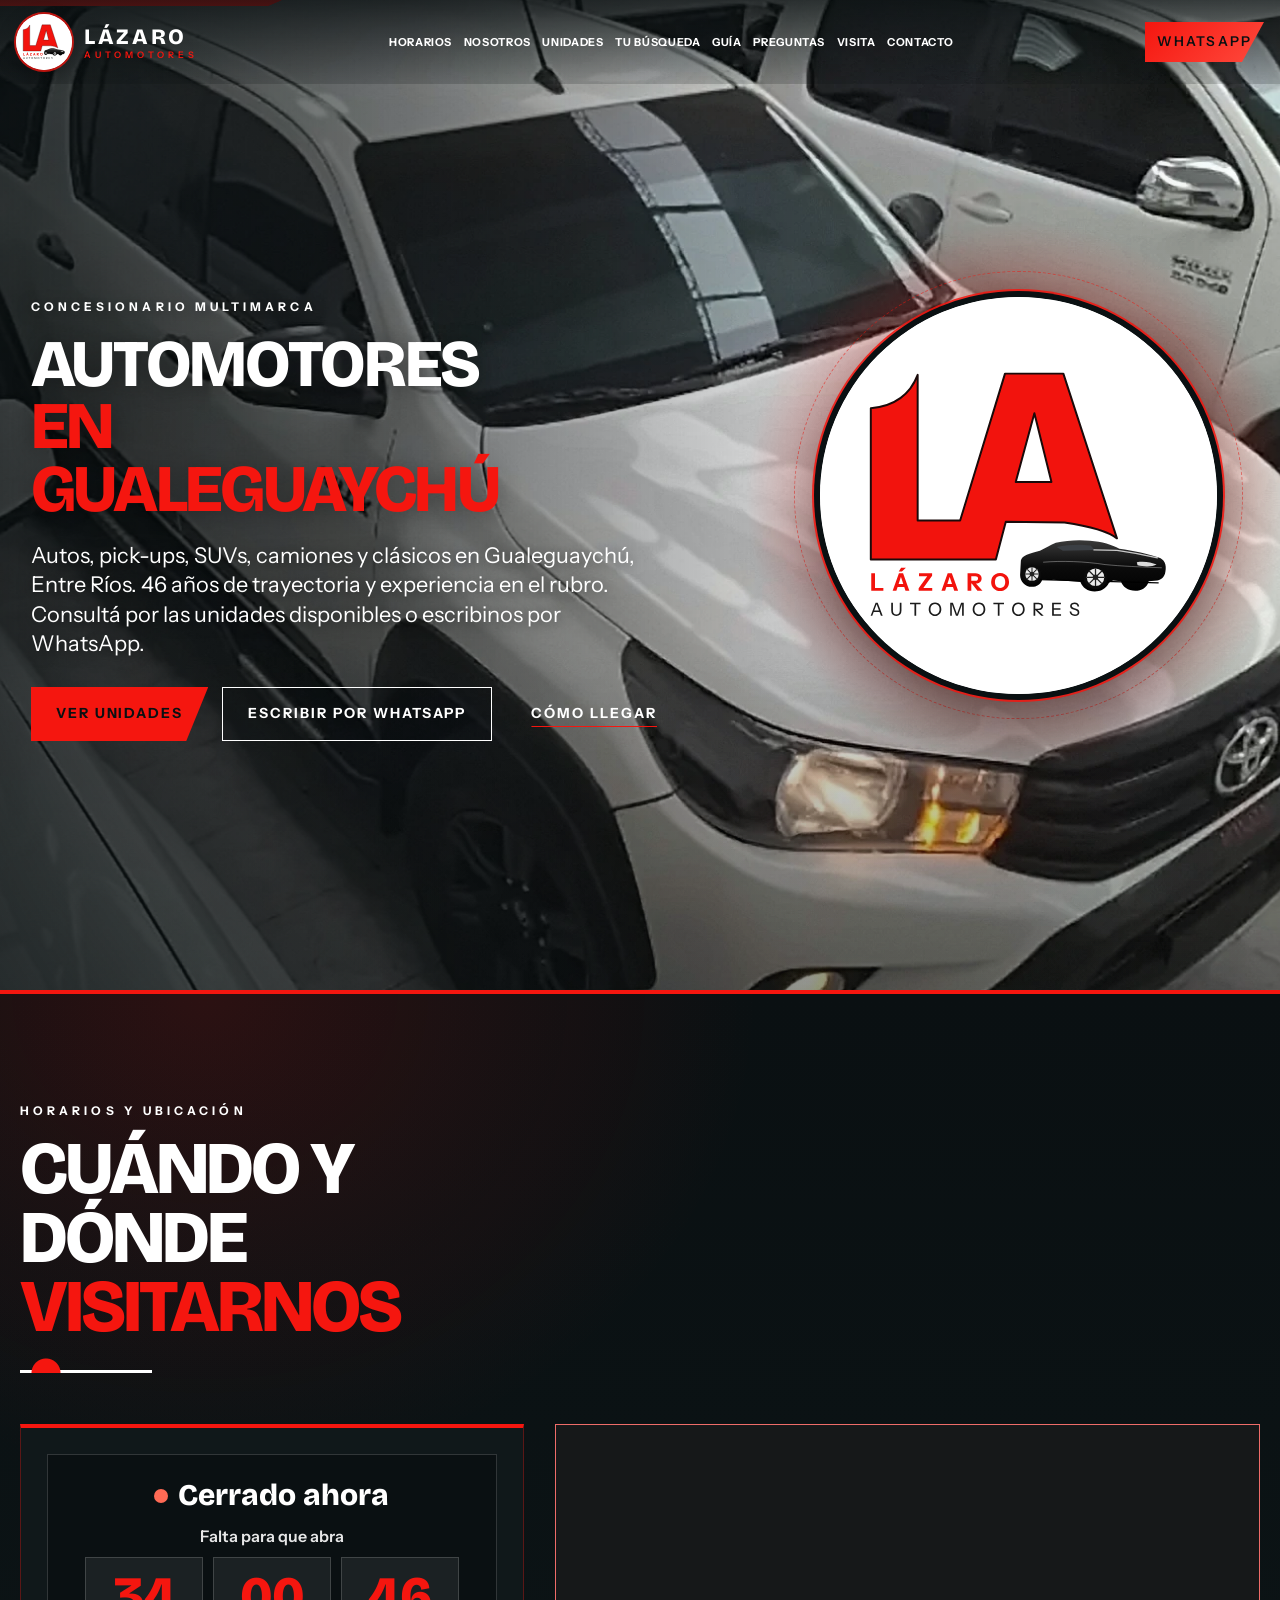
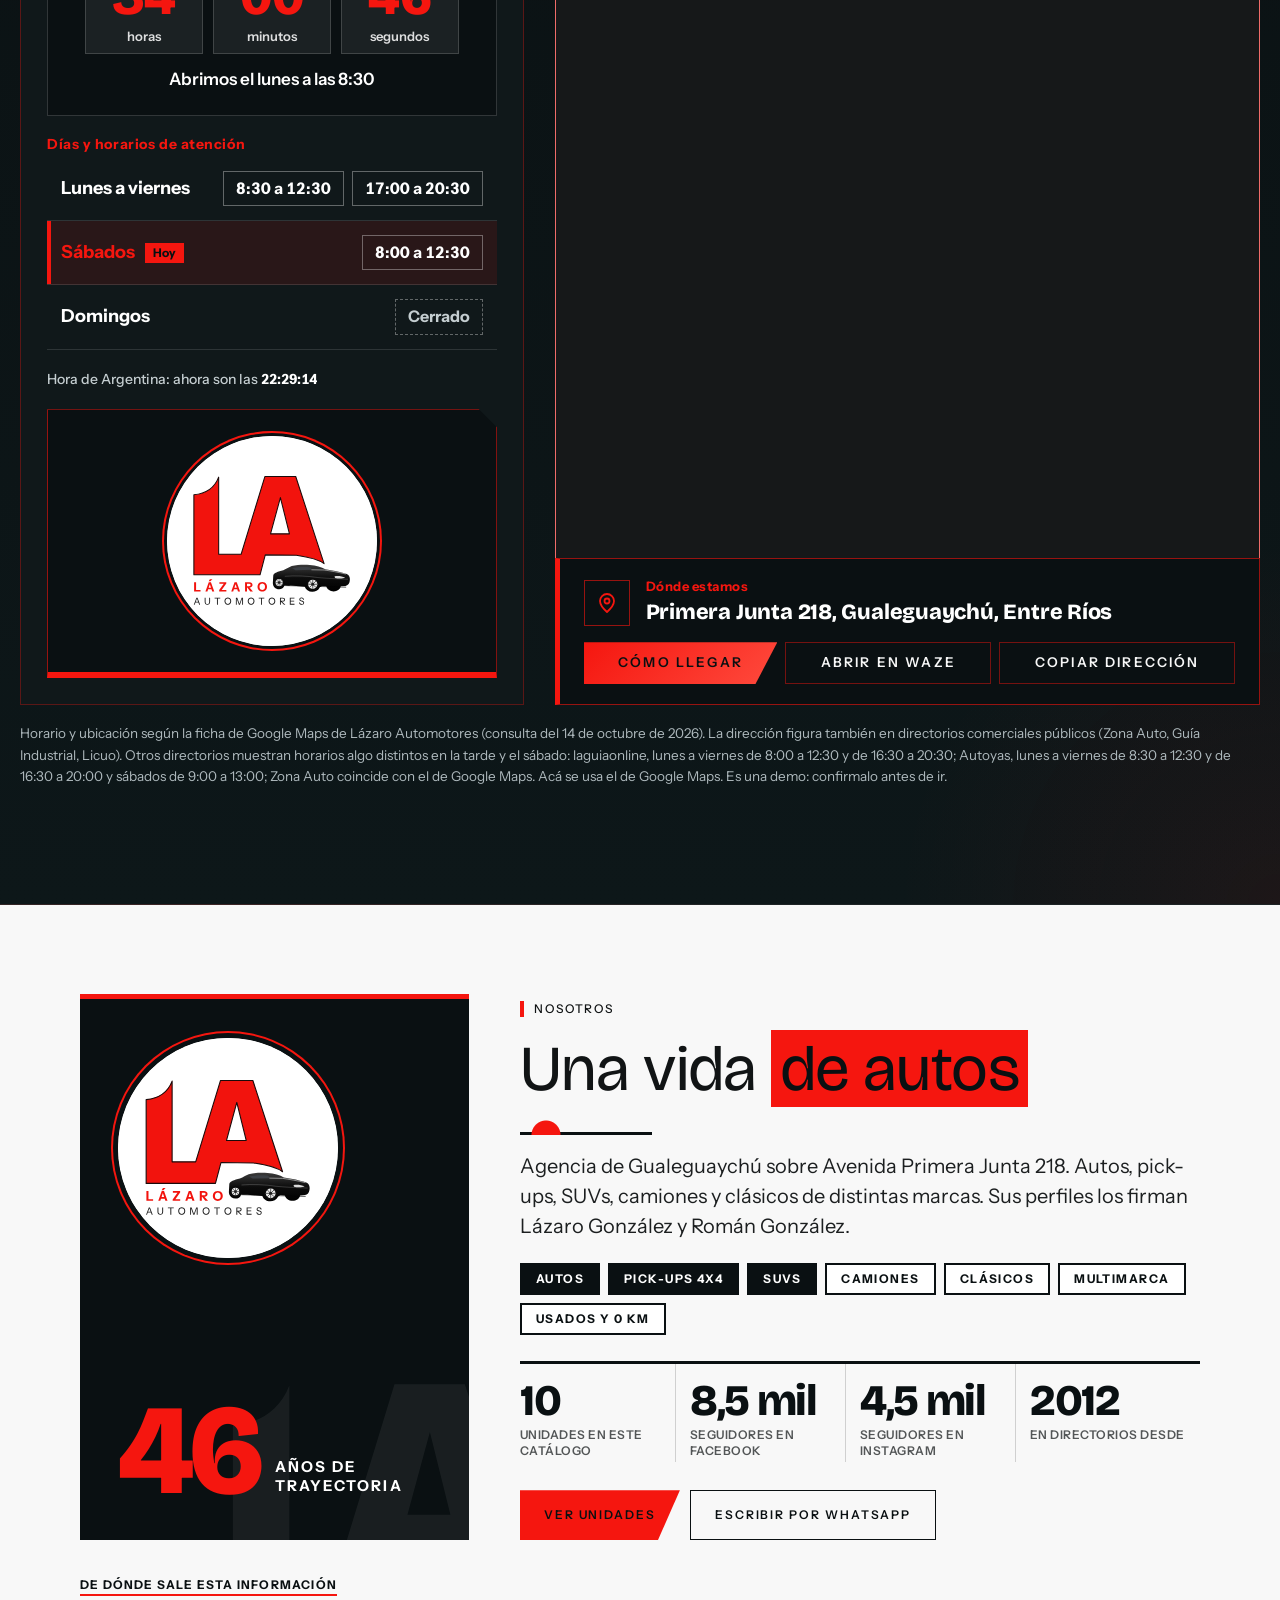
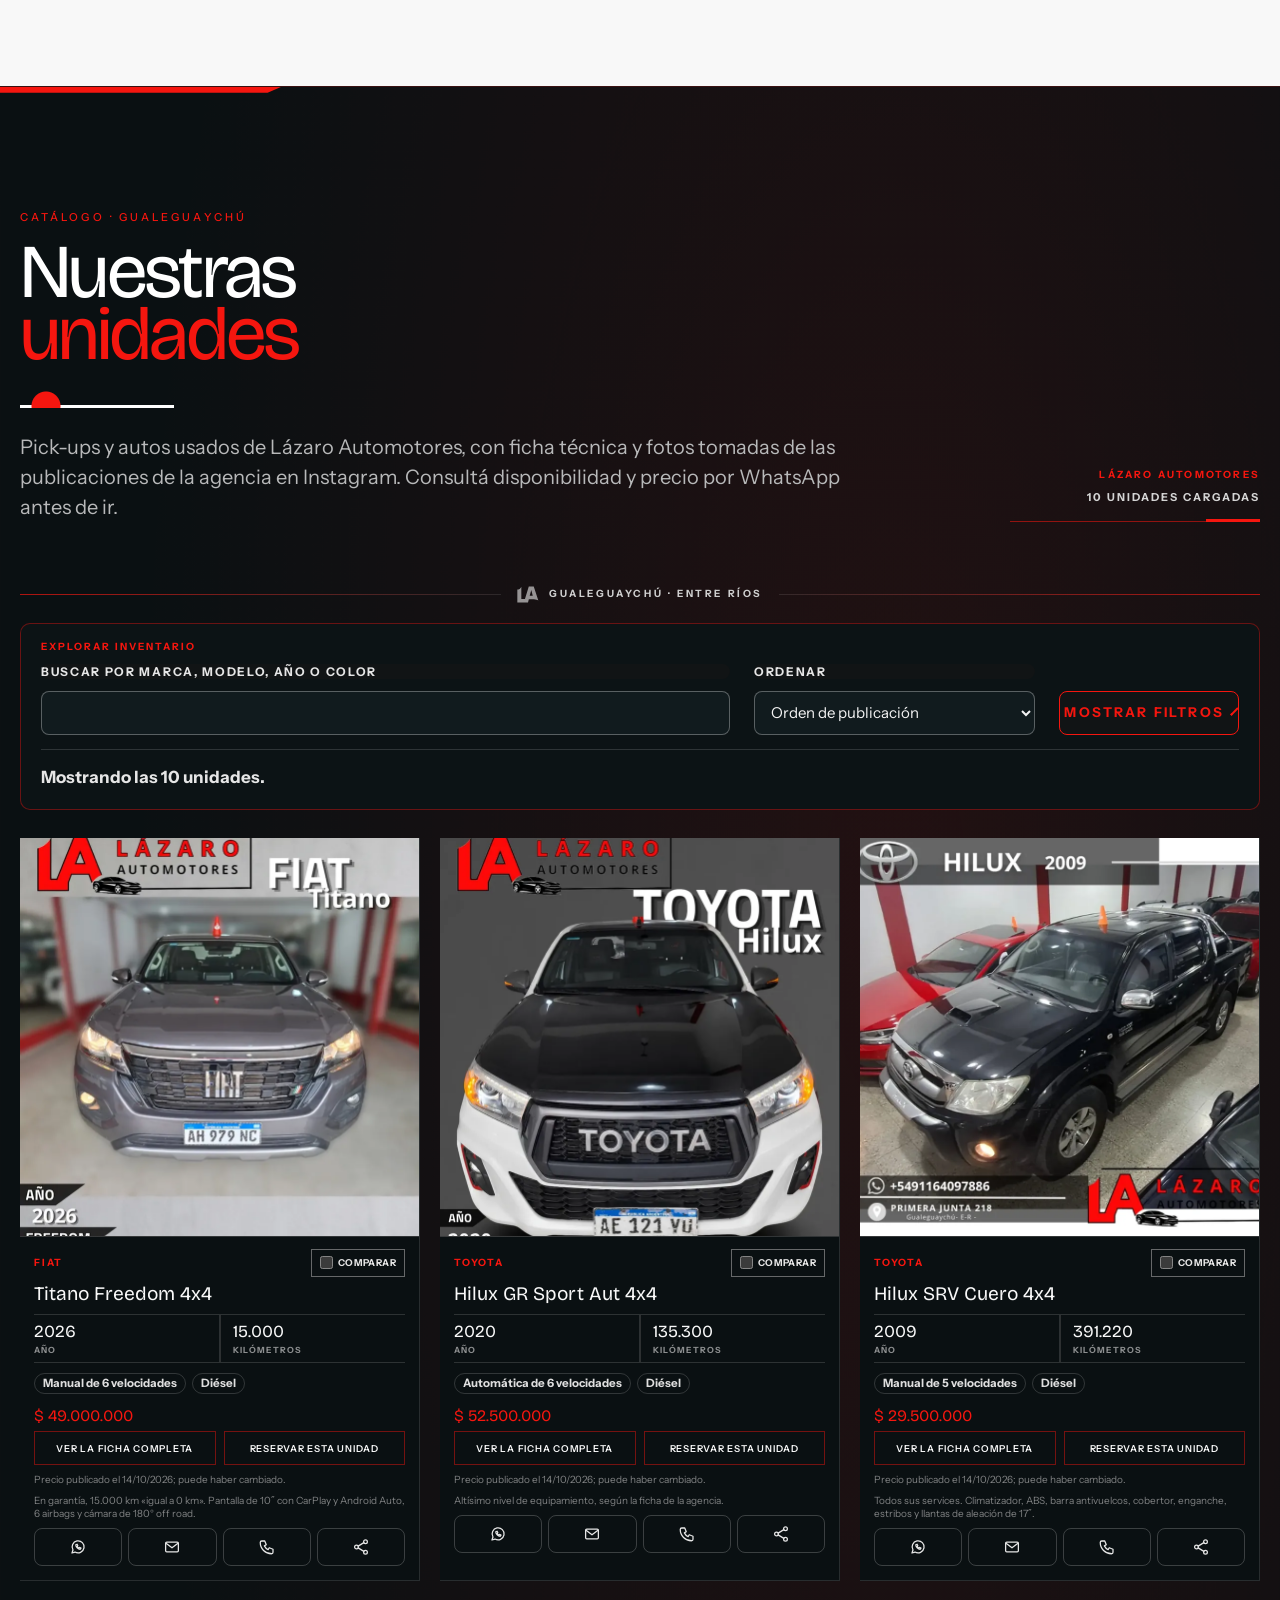
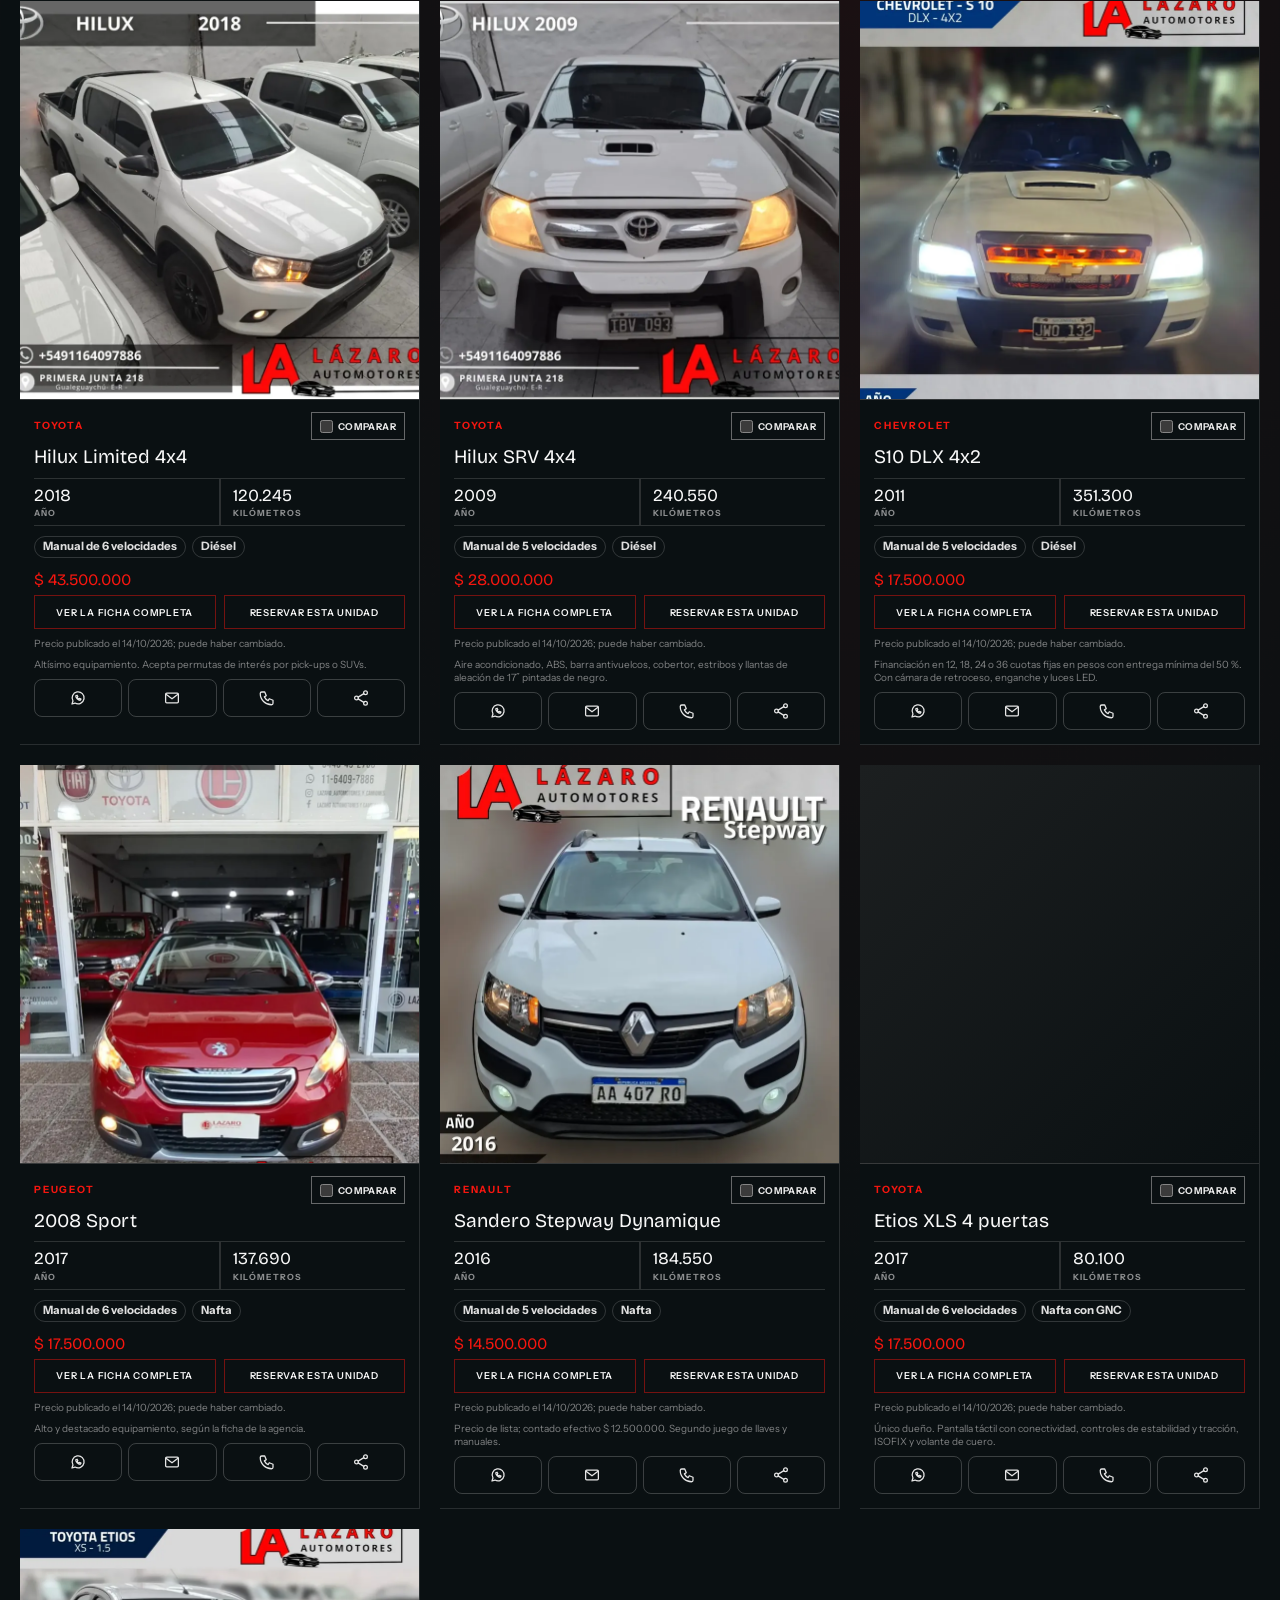
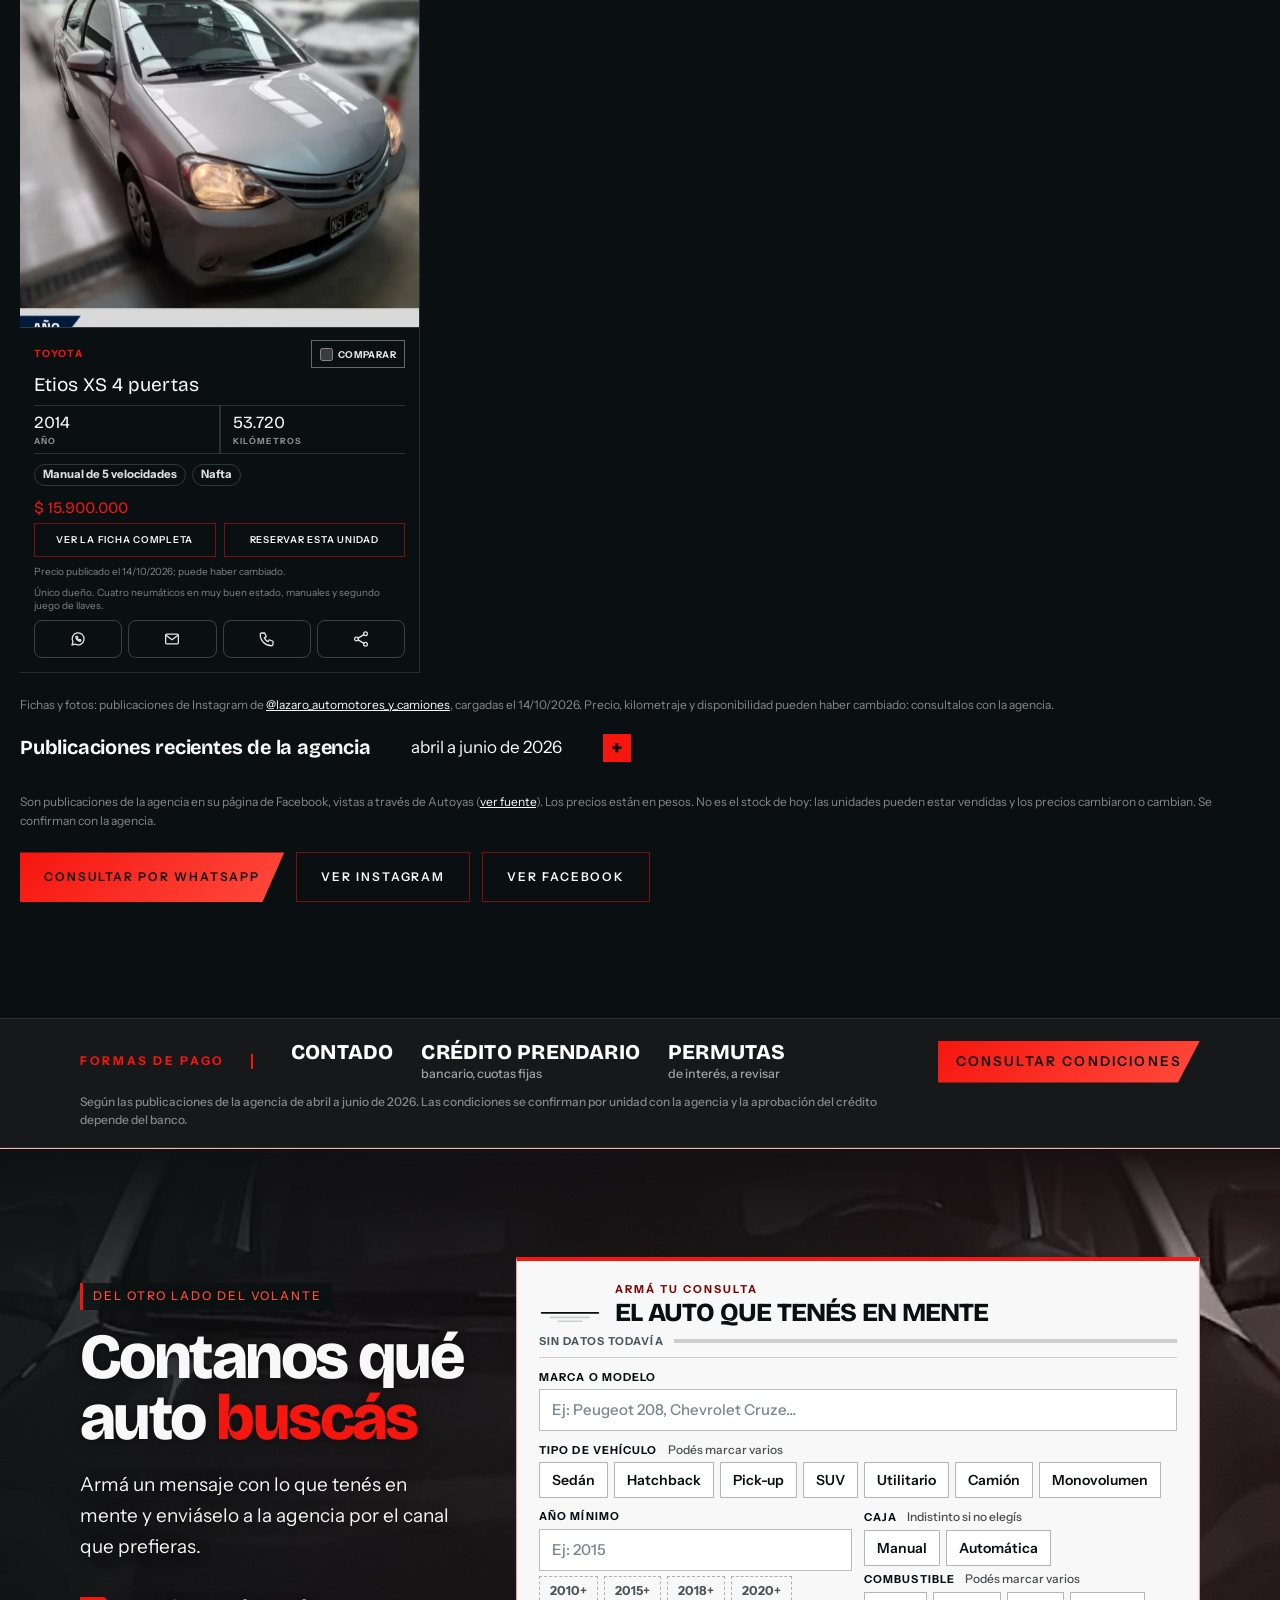
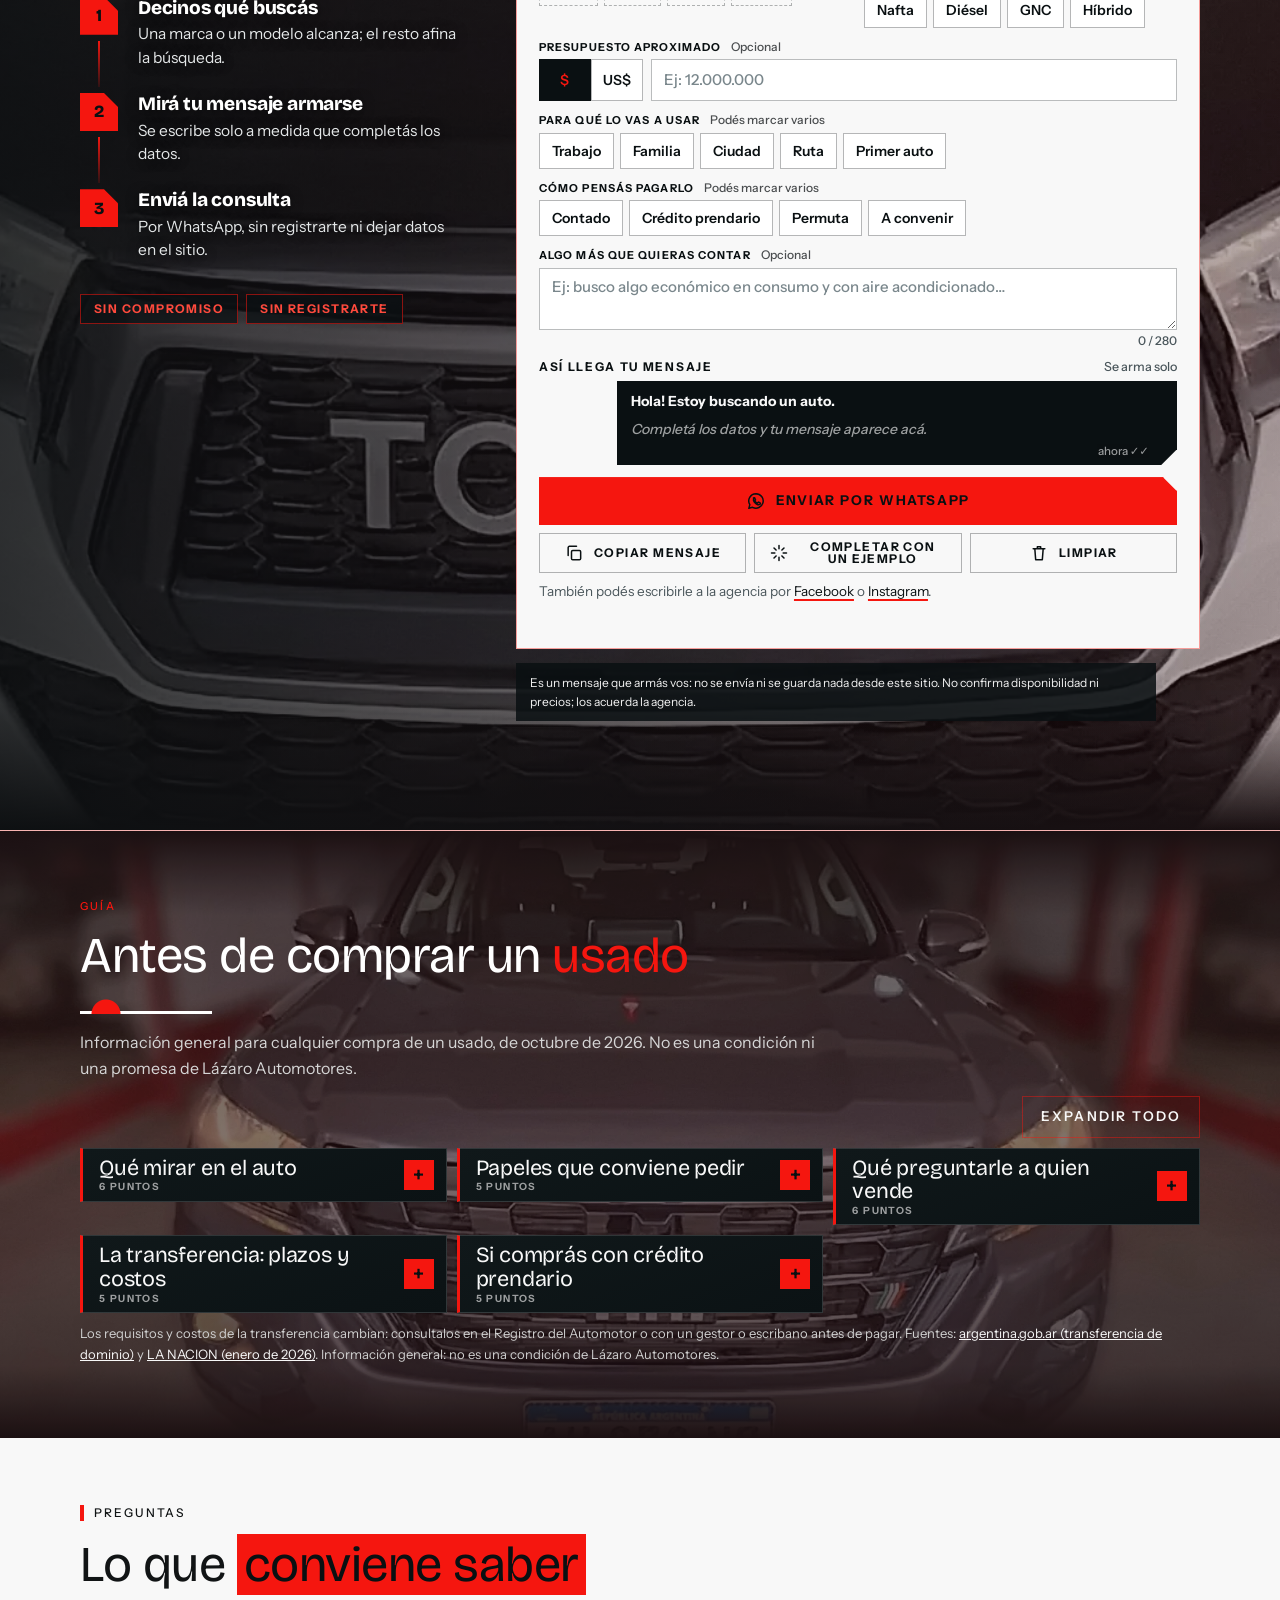
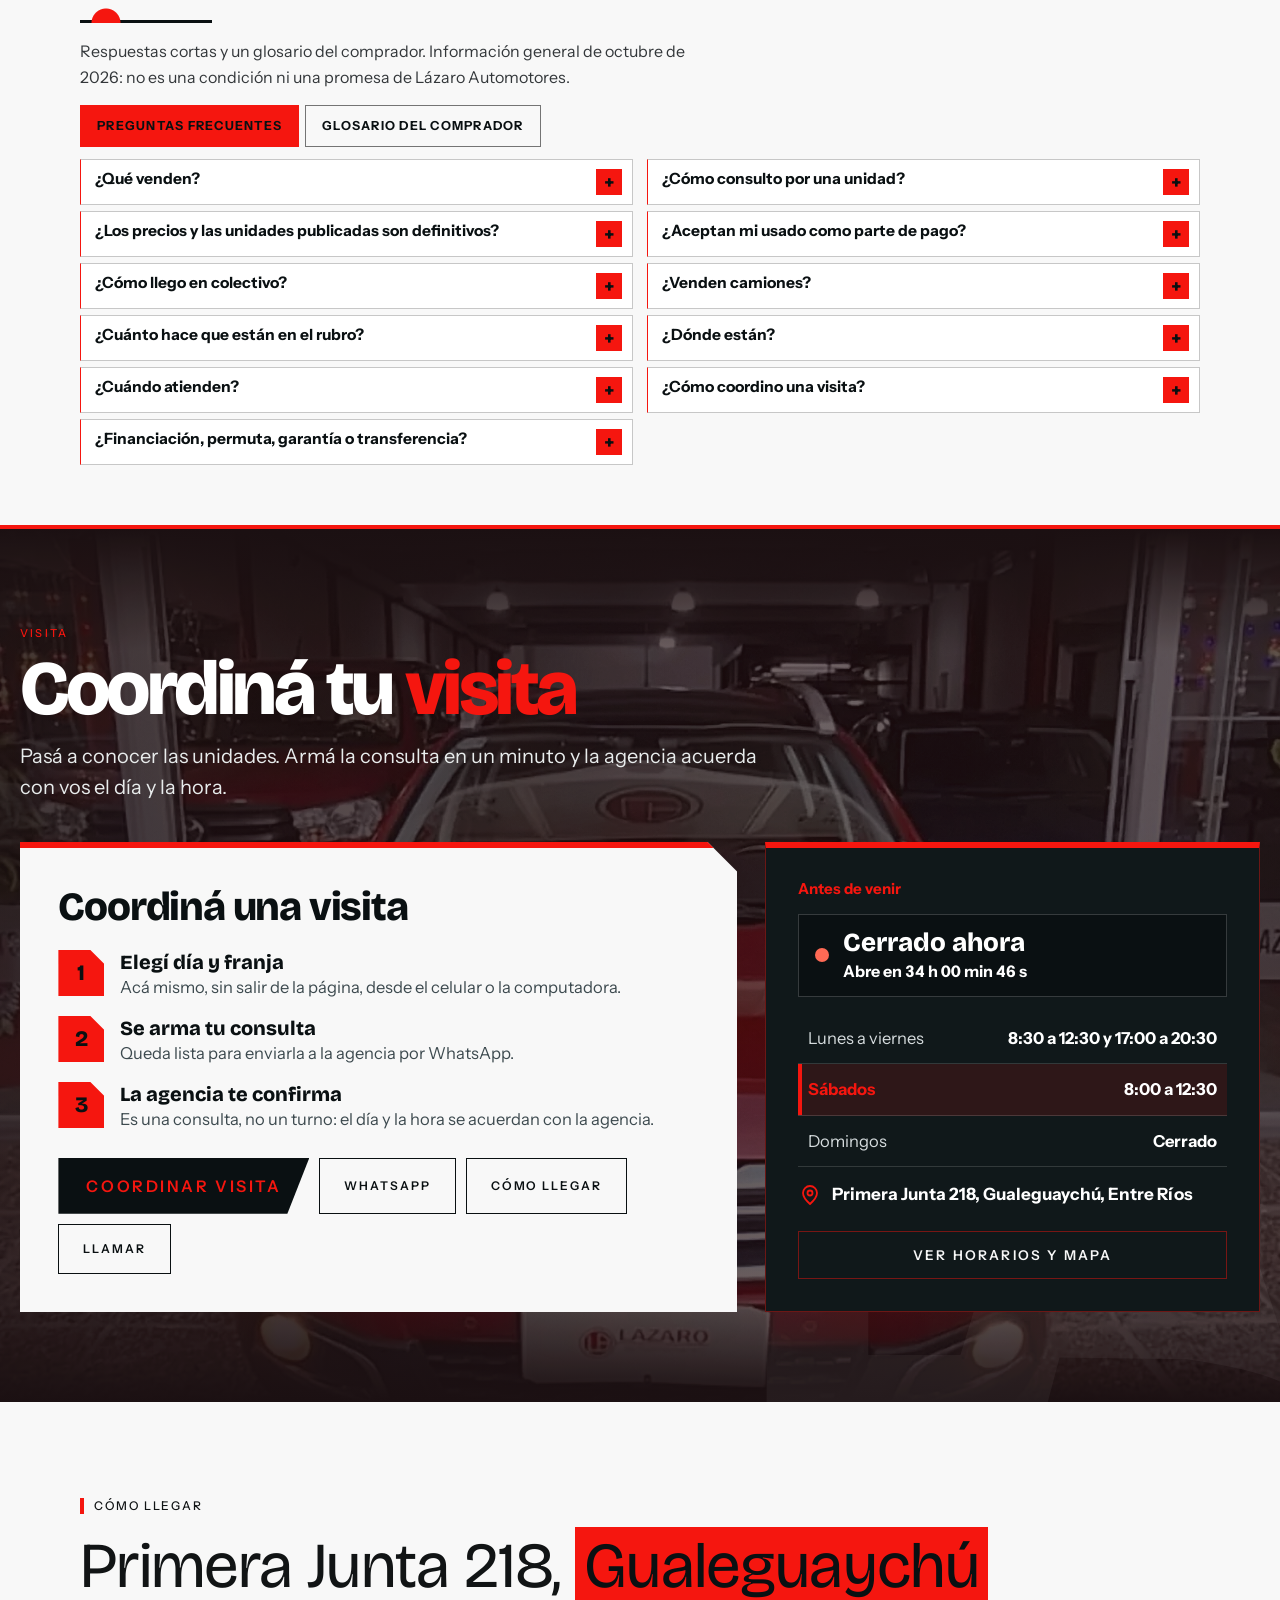
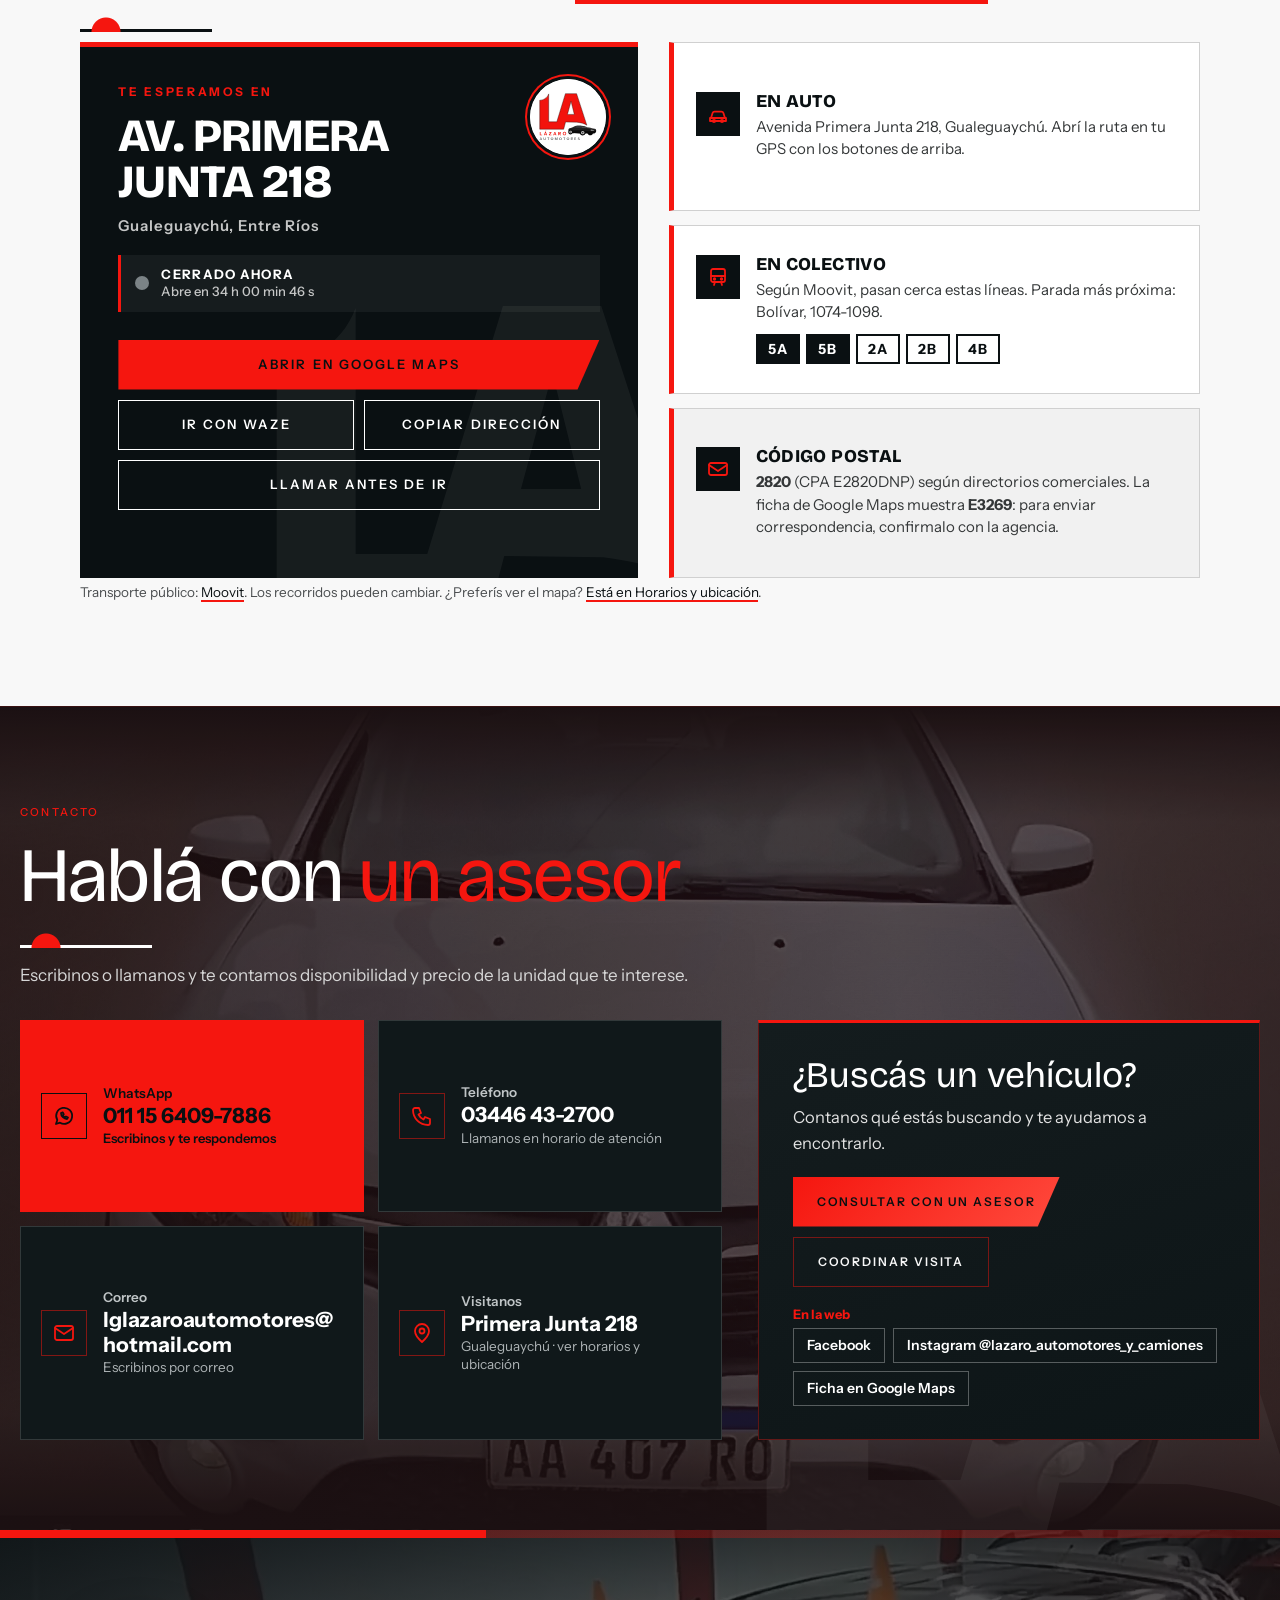
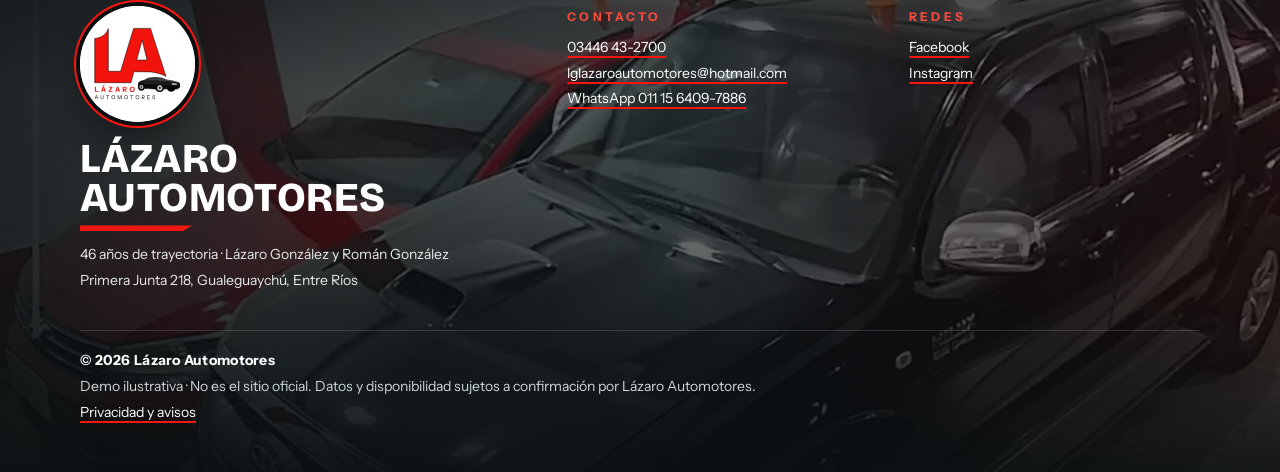
==== commit 972e2c64: "Add files via upload" ====
--- a/index.html
+++ b/index.html
@@ -100,7 +100,6 @@
 </div>
 </div>
 <details class="nz2-src"><summary>De dónde sale esta información</summary>
-<p >Fuentes: <a href="https://www.facebook.com/lazaroautomotoresycamiones" target="_blank" rel="noopener noreferrer">Facebook</a>, <a href="https://www.instagram.com/lazaro_automotores_y_camiones/" target="_blank" rel="noopener noreferrer">Instagram</a>, <a href="https://www.autoyas.com/AR/Gualeguaych%C3%BA/102634064981550/Lazaro-Automotores-y-Camiones" target="_blank" rel="noopener noreferrer">Autoyas</a>, <a href="https://zonaauto.com.ar/concesionarios/lazaro-automotores/" target="_blank" rel="noopener noreferrer">Zona Auto</a>, <a href="https://guiaindustrial.com.ar/lazaro-automotores-gualeguaychu-entre-rios" target="_blank" rel="noopener noreferrer">Guía Industrial</a> y <a href="https://www.arempresas.com/company/89602/LAZARO_AUTOMOTORES_O_KM_USADOS" target="_blank" rel="noopener noreferrer">AR Empresas</a>. Los «46 años» son una afirmación del propio negocio (Instagram dice 45) y la fecha de 2012 es la del alta en un directorio, no la de fundación. Cifras de redes al 14 de octubre de 2026.</p>
 <p>Camiones y clásicos figuran entre los rubros de sus perfiles, pero en las publicaciones de 2026 consultadas no aparecía ninguno: preguntá por lo que tengan.</p></details>
 </div></section>
 <section id="unidades" class="inventory-section" aria-labelledby="unidades-t"><div class="w wide">
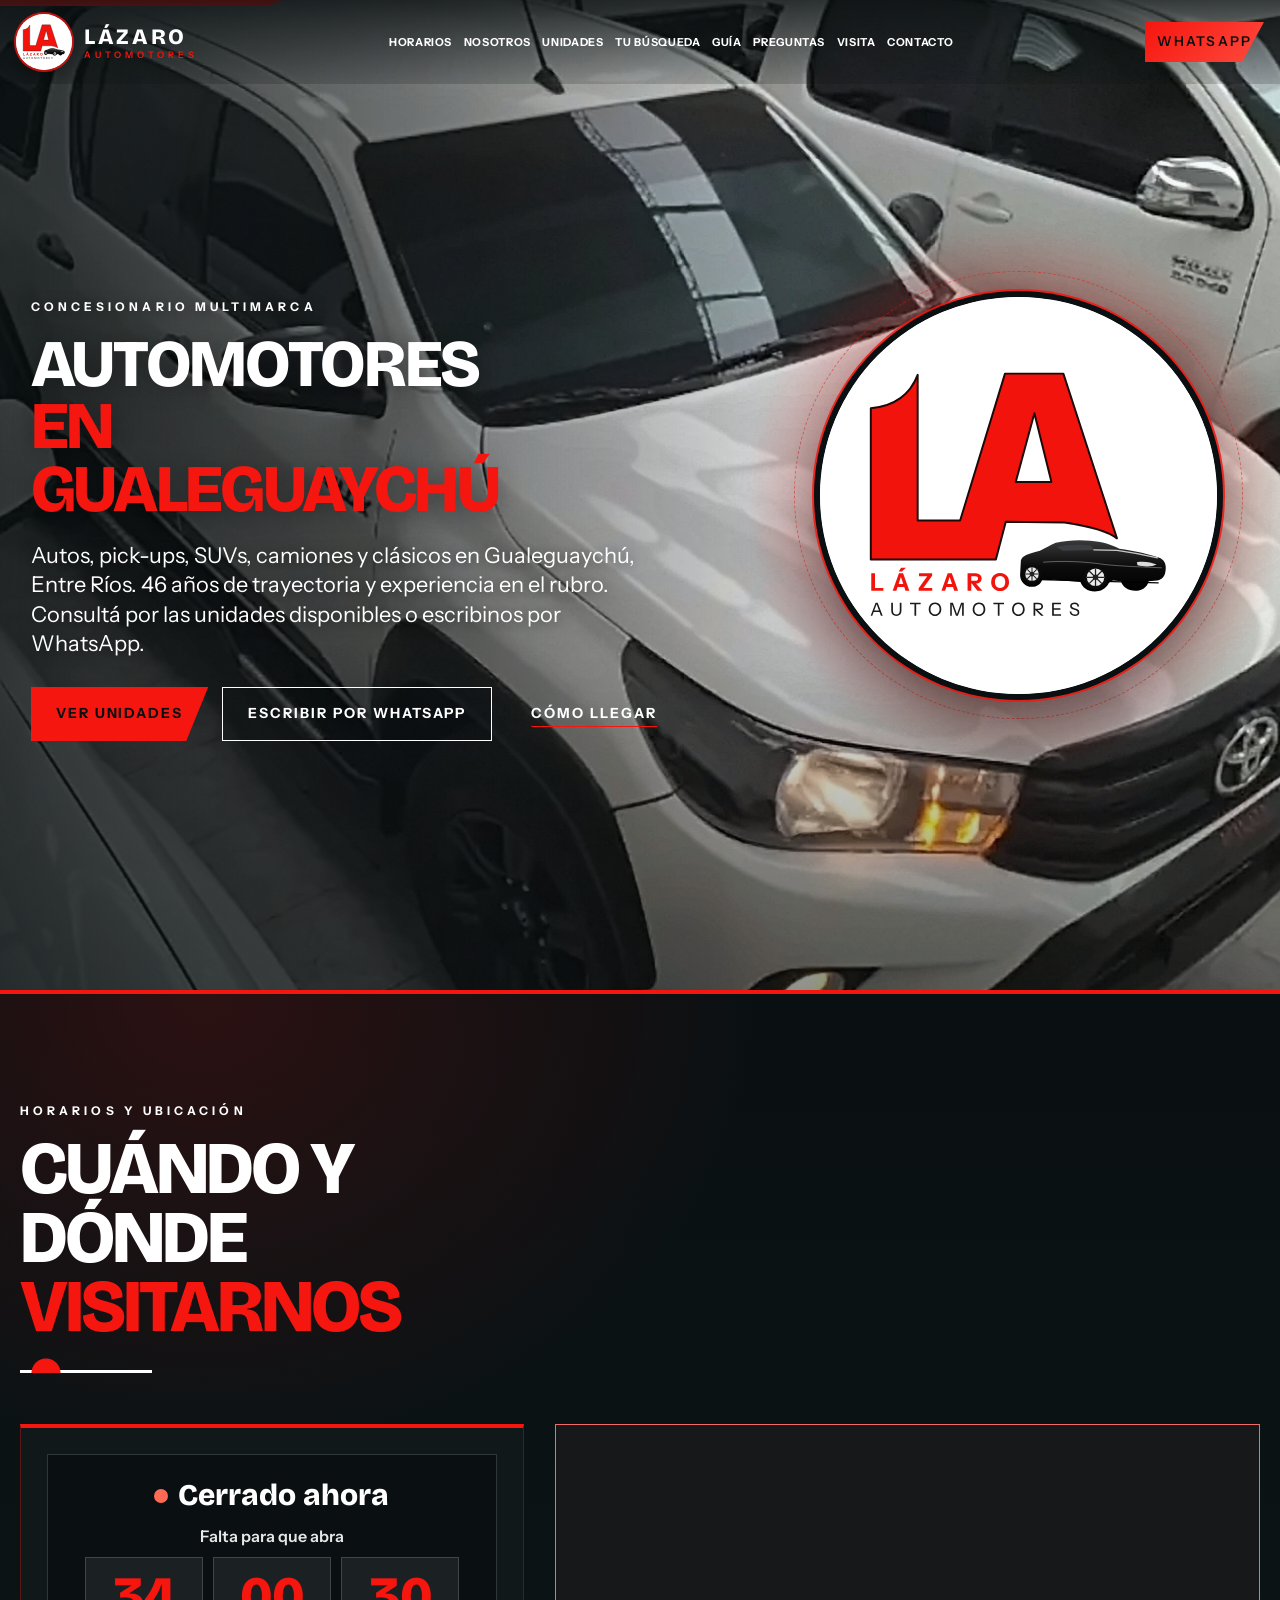
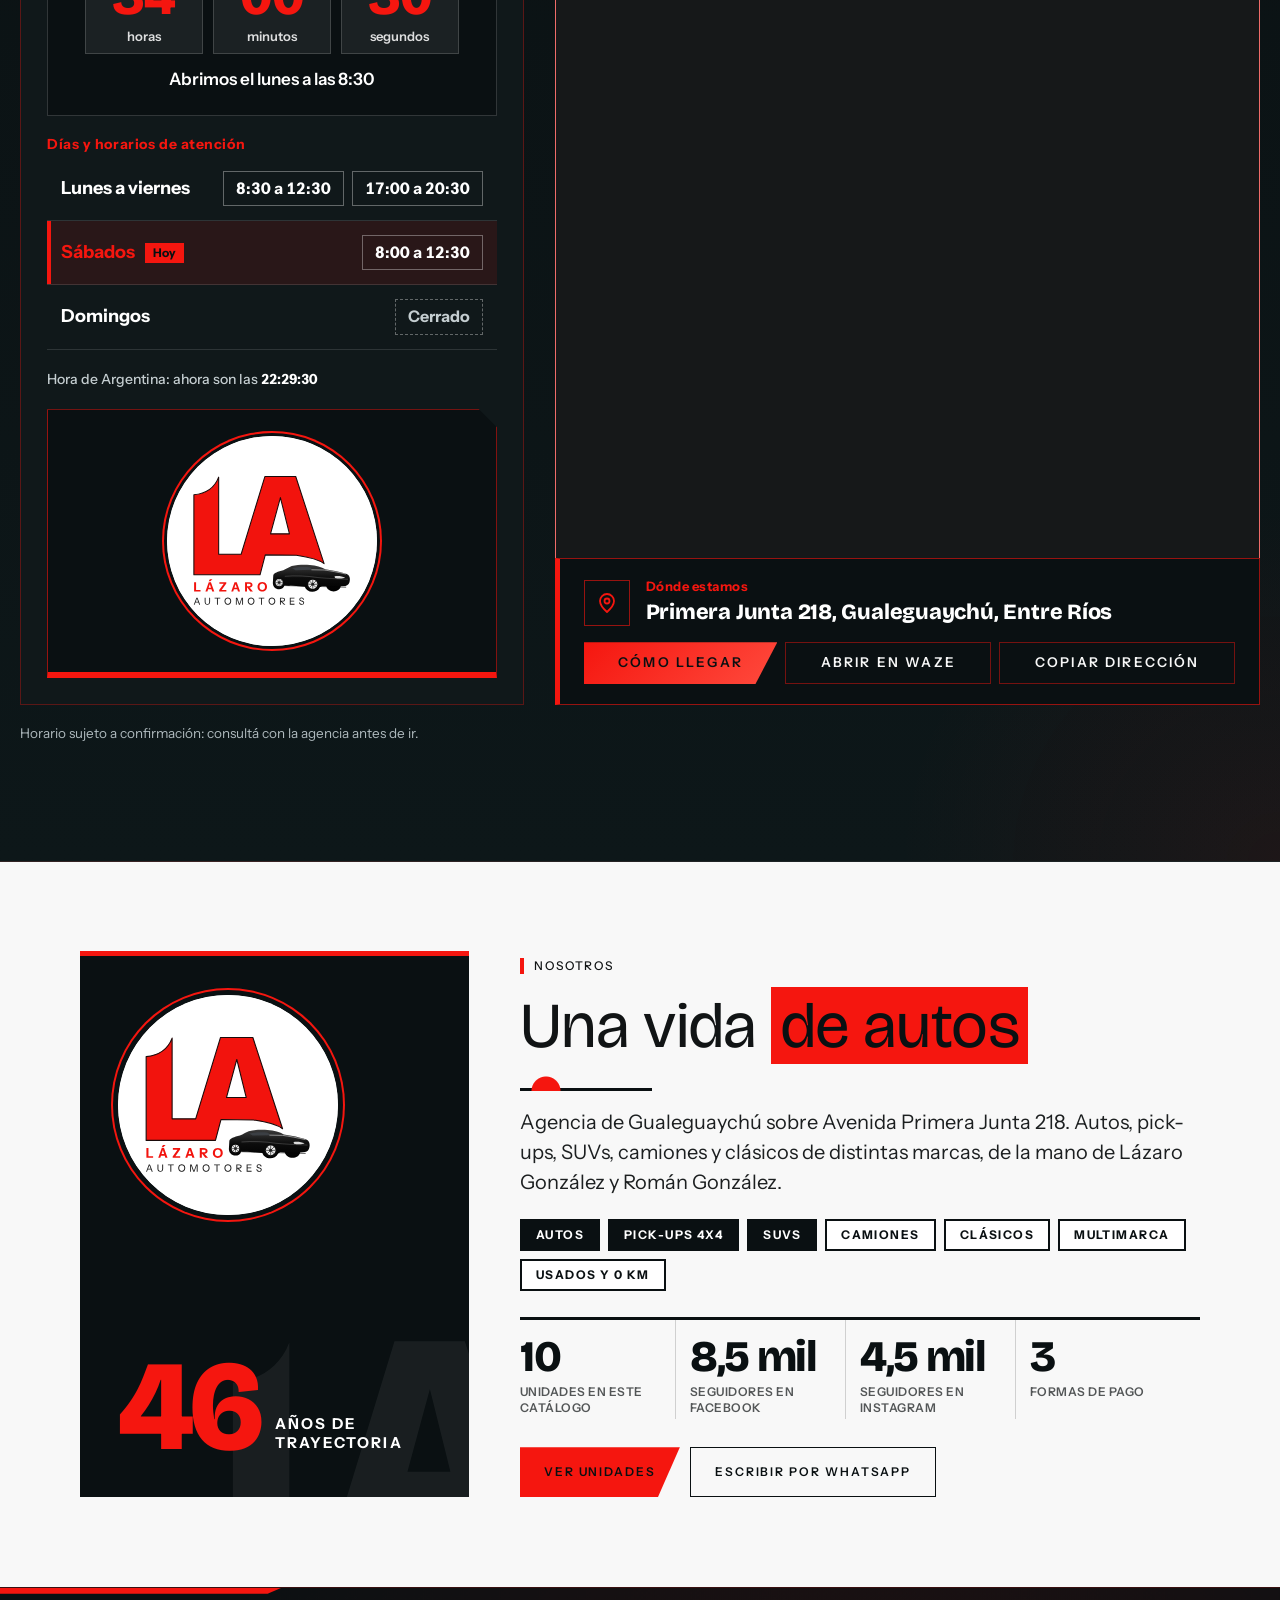
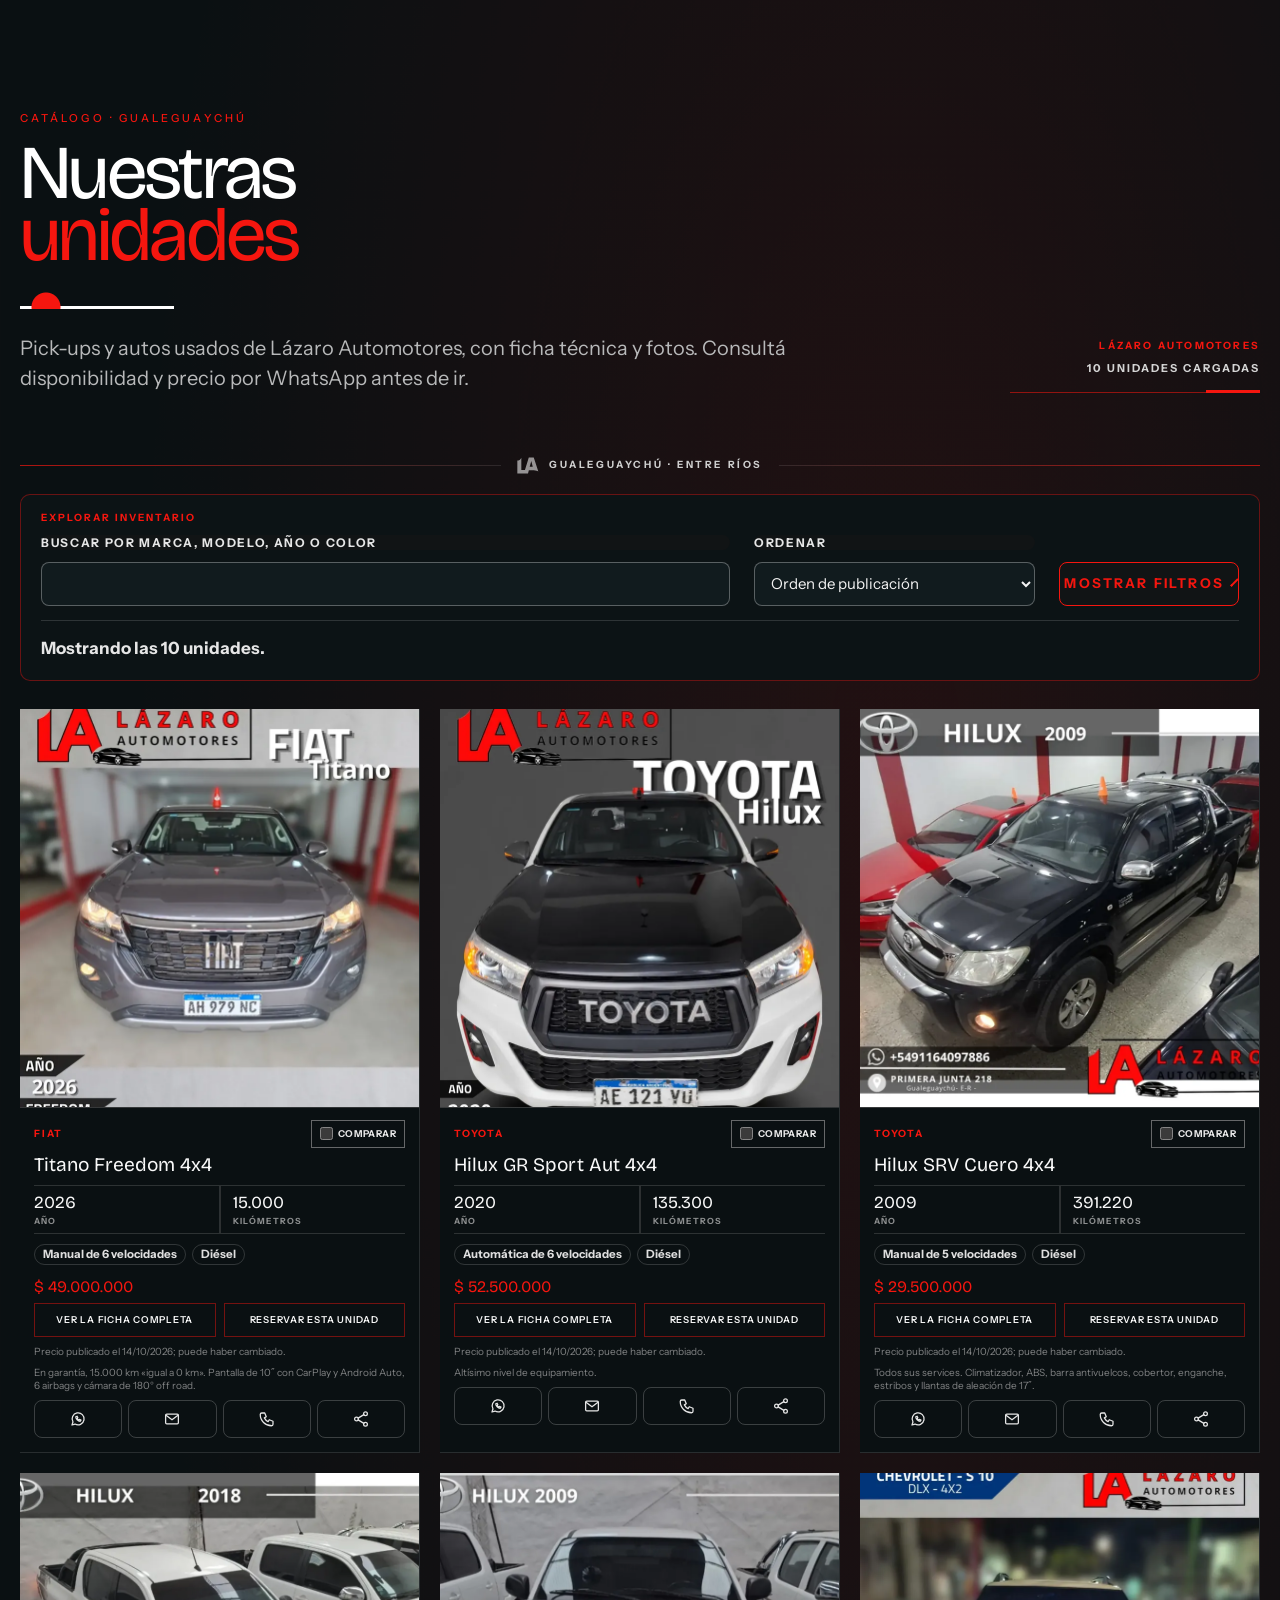
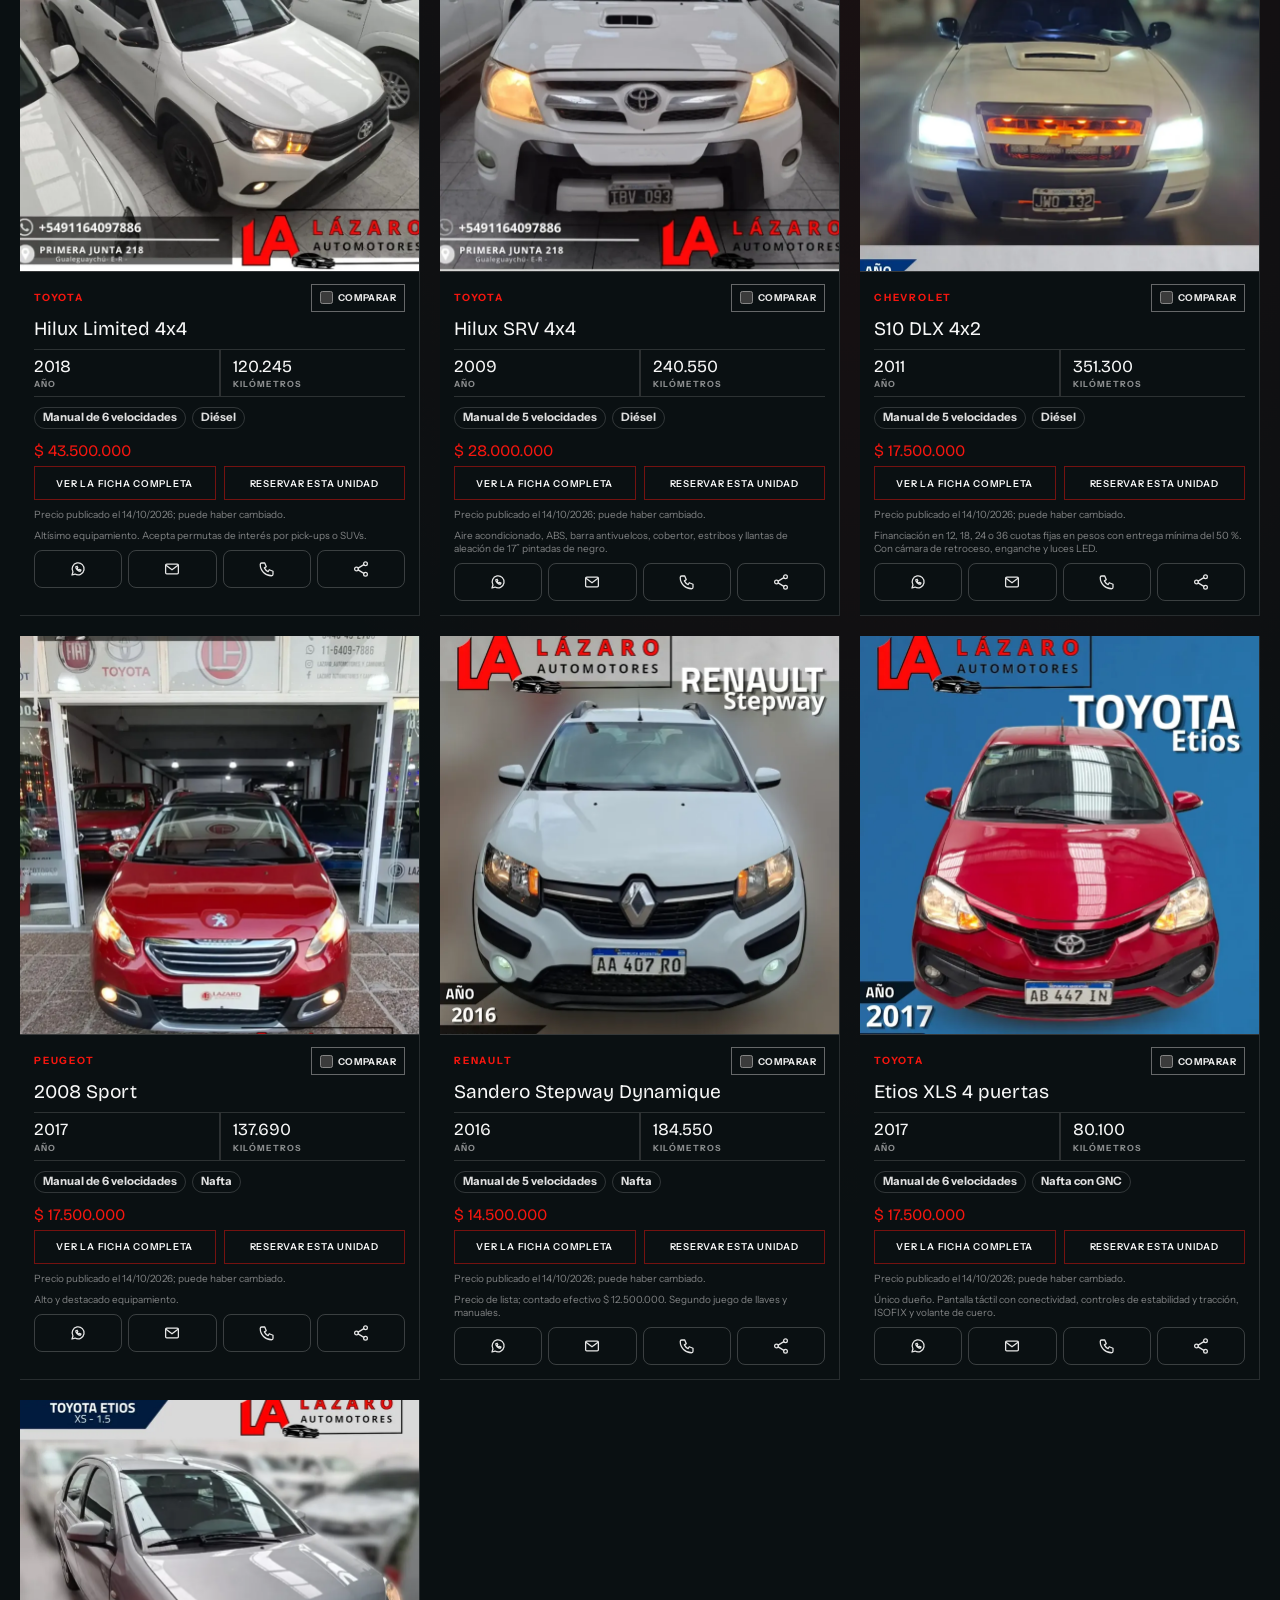
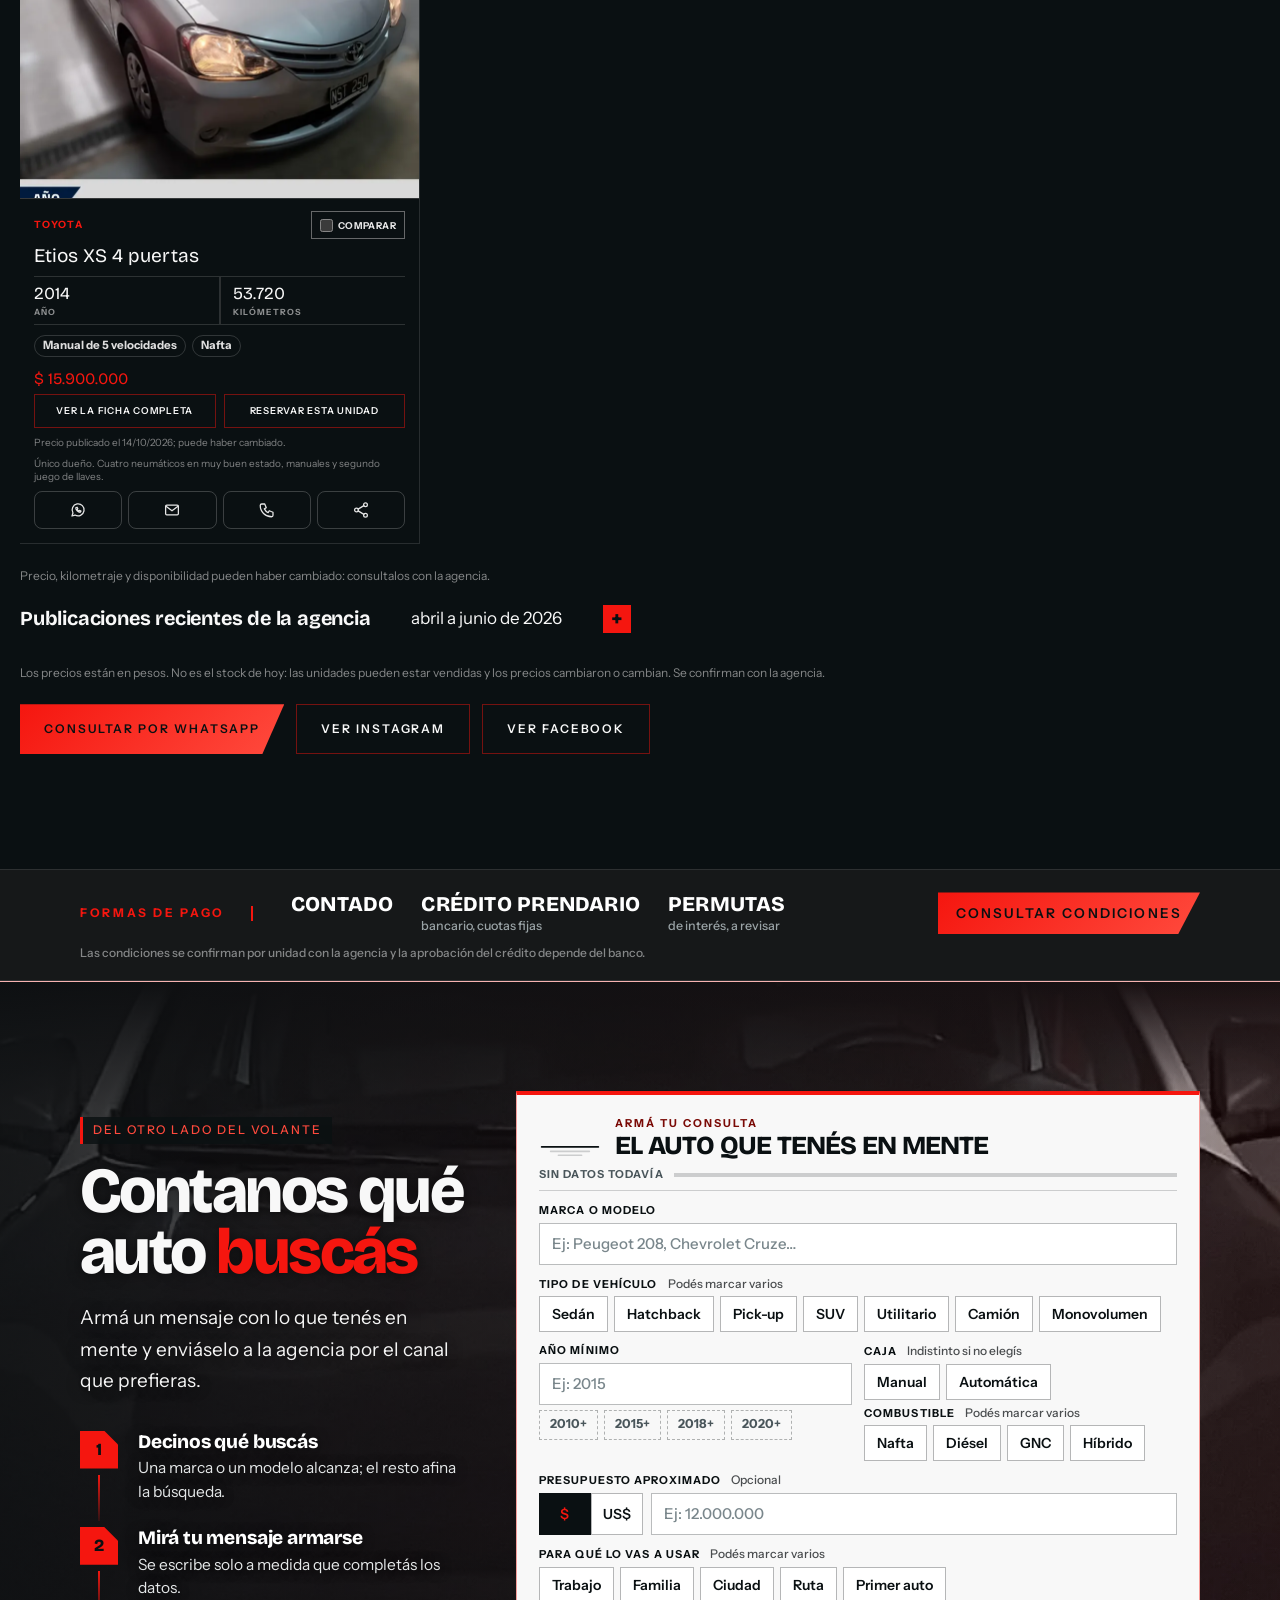
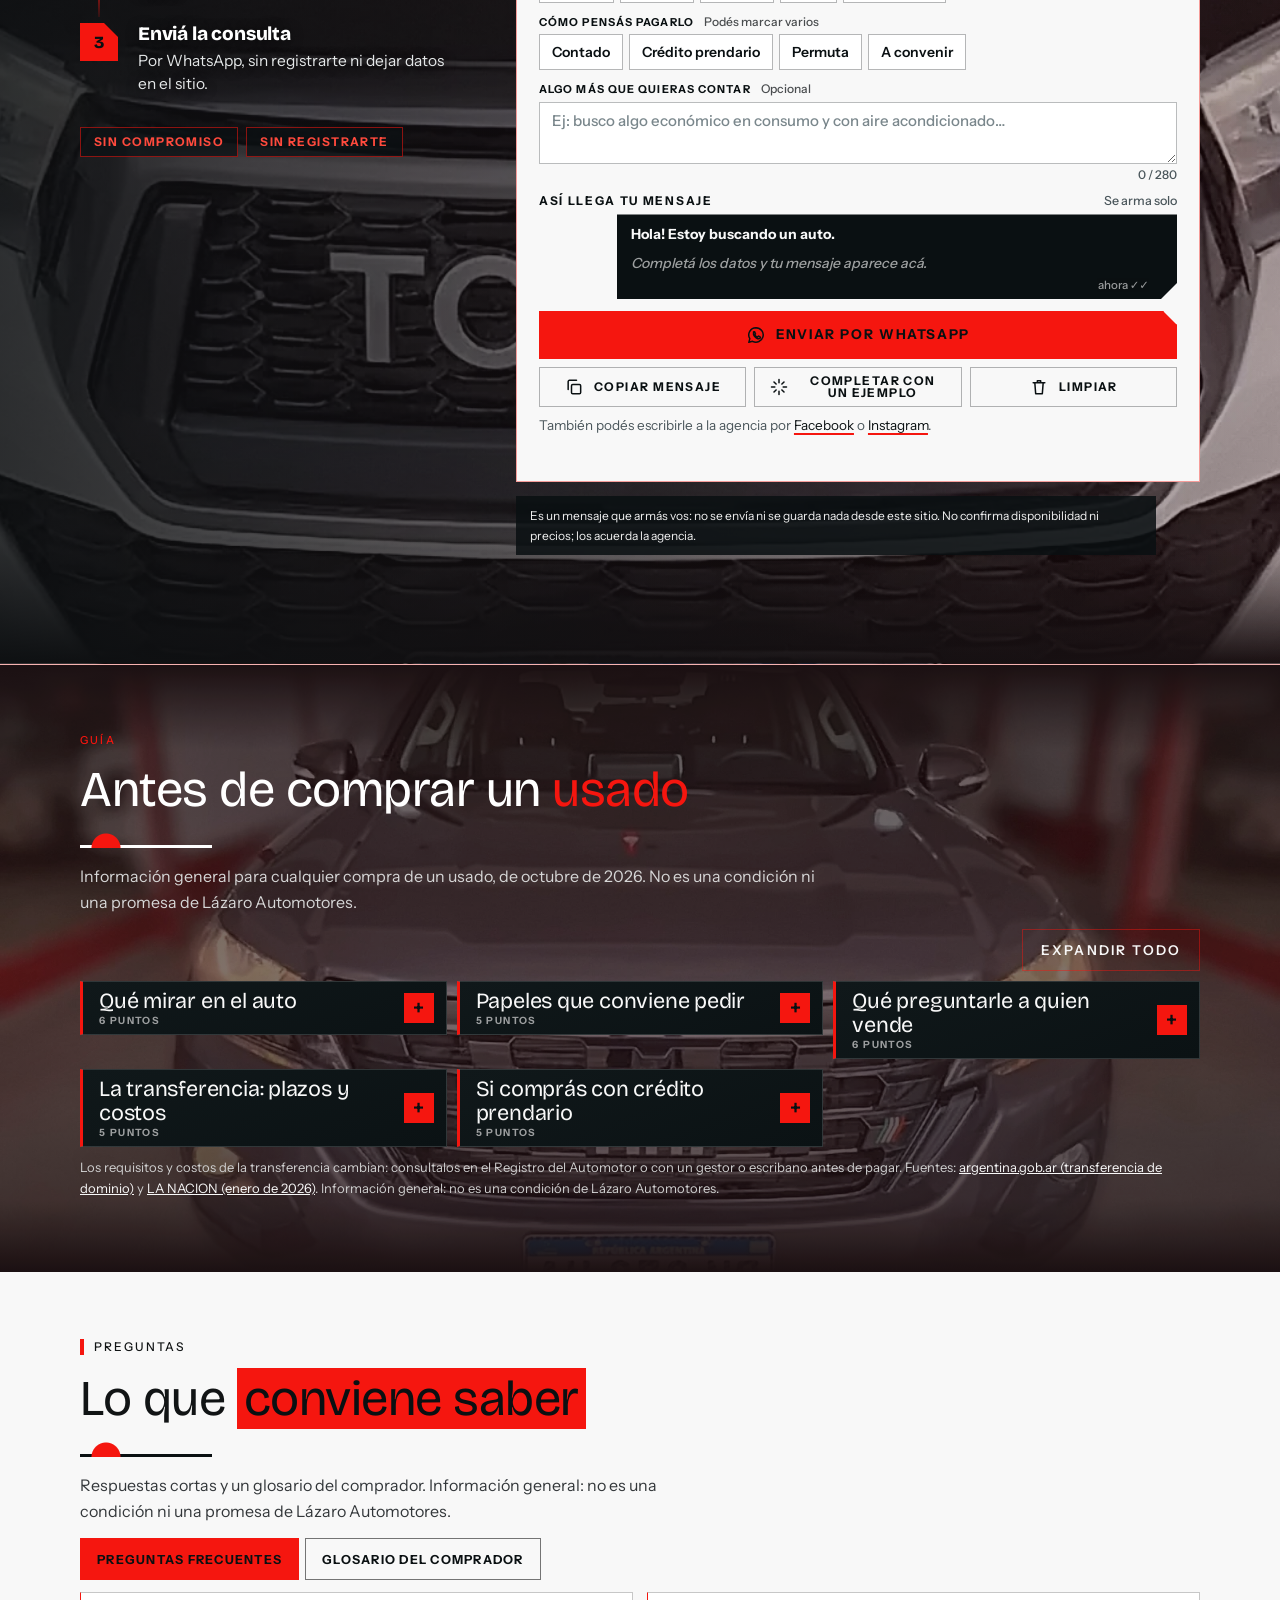
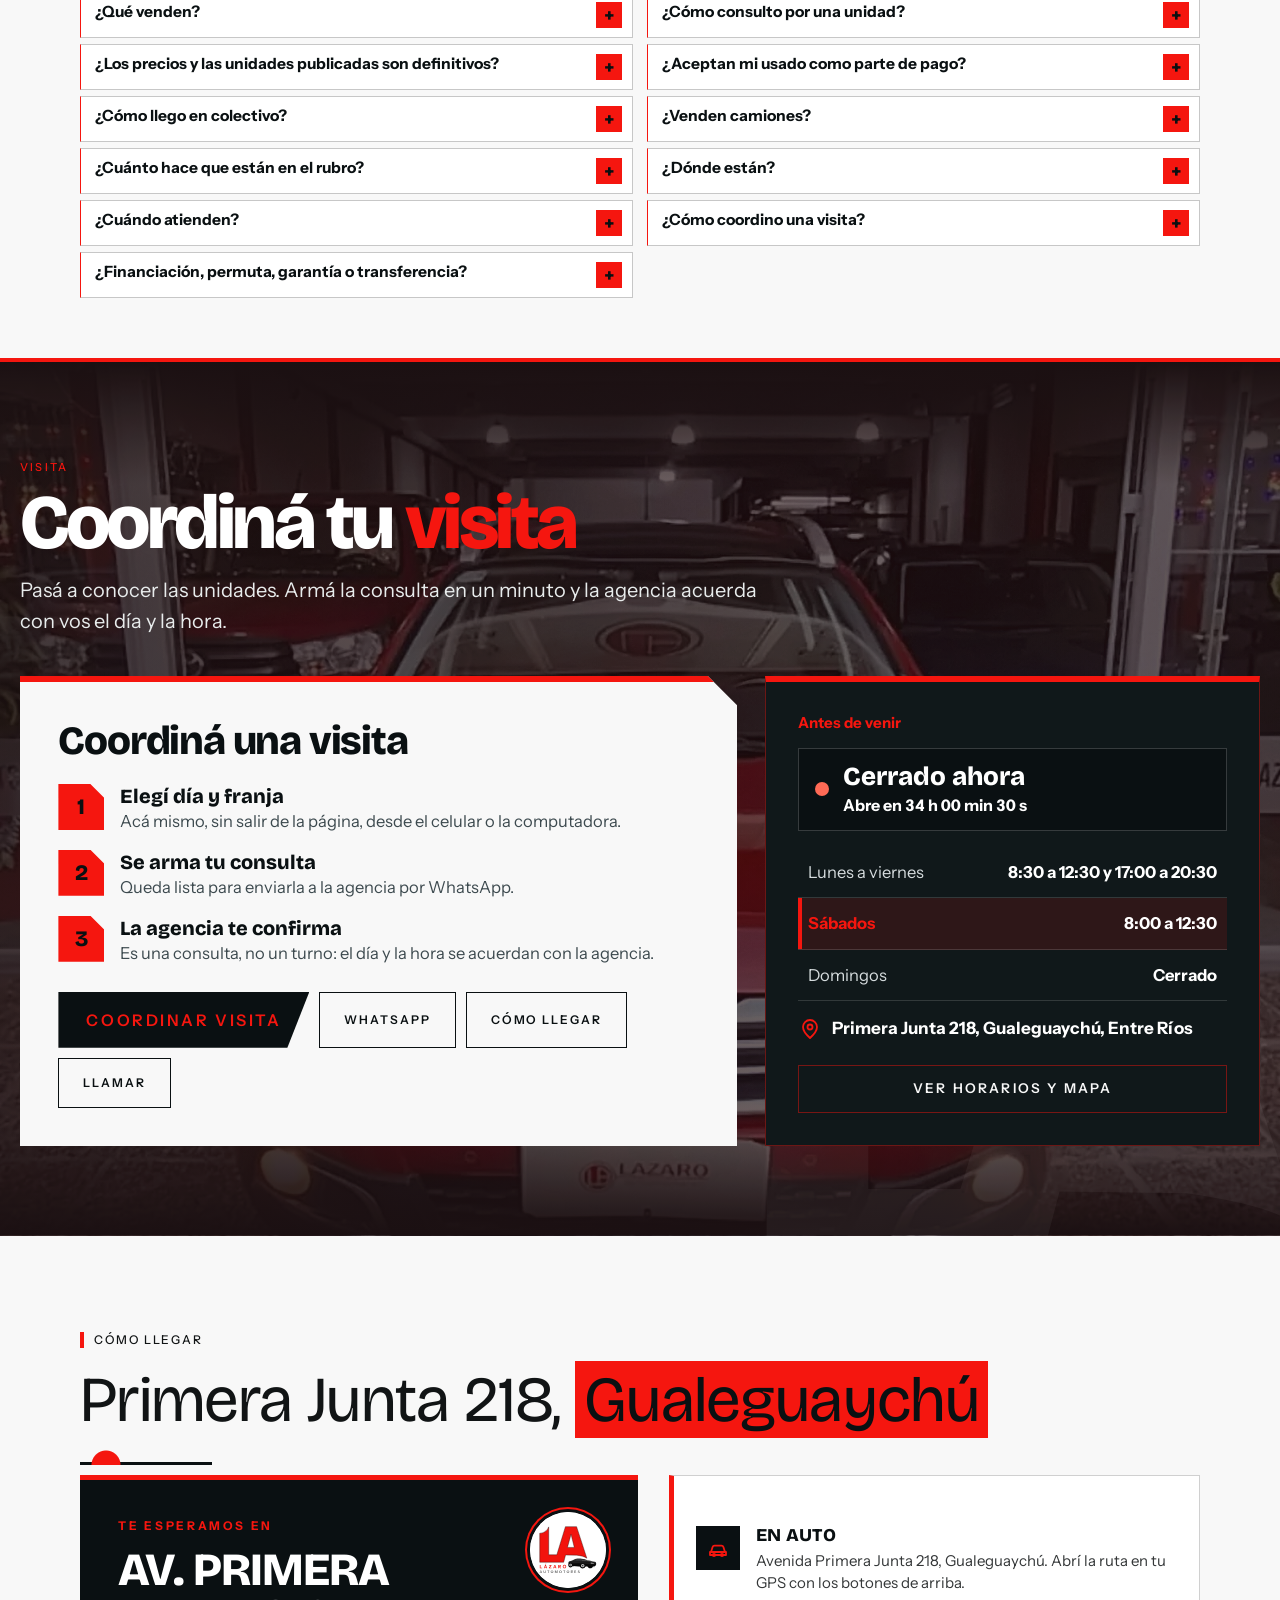
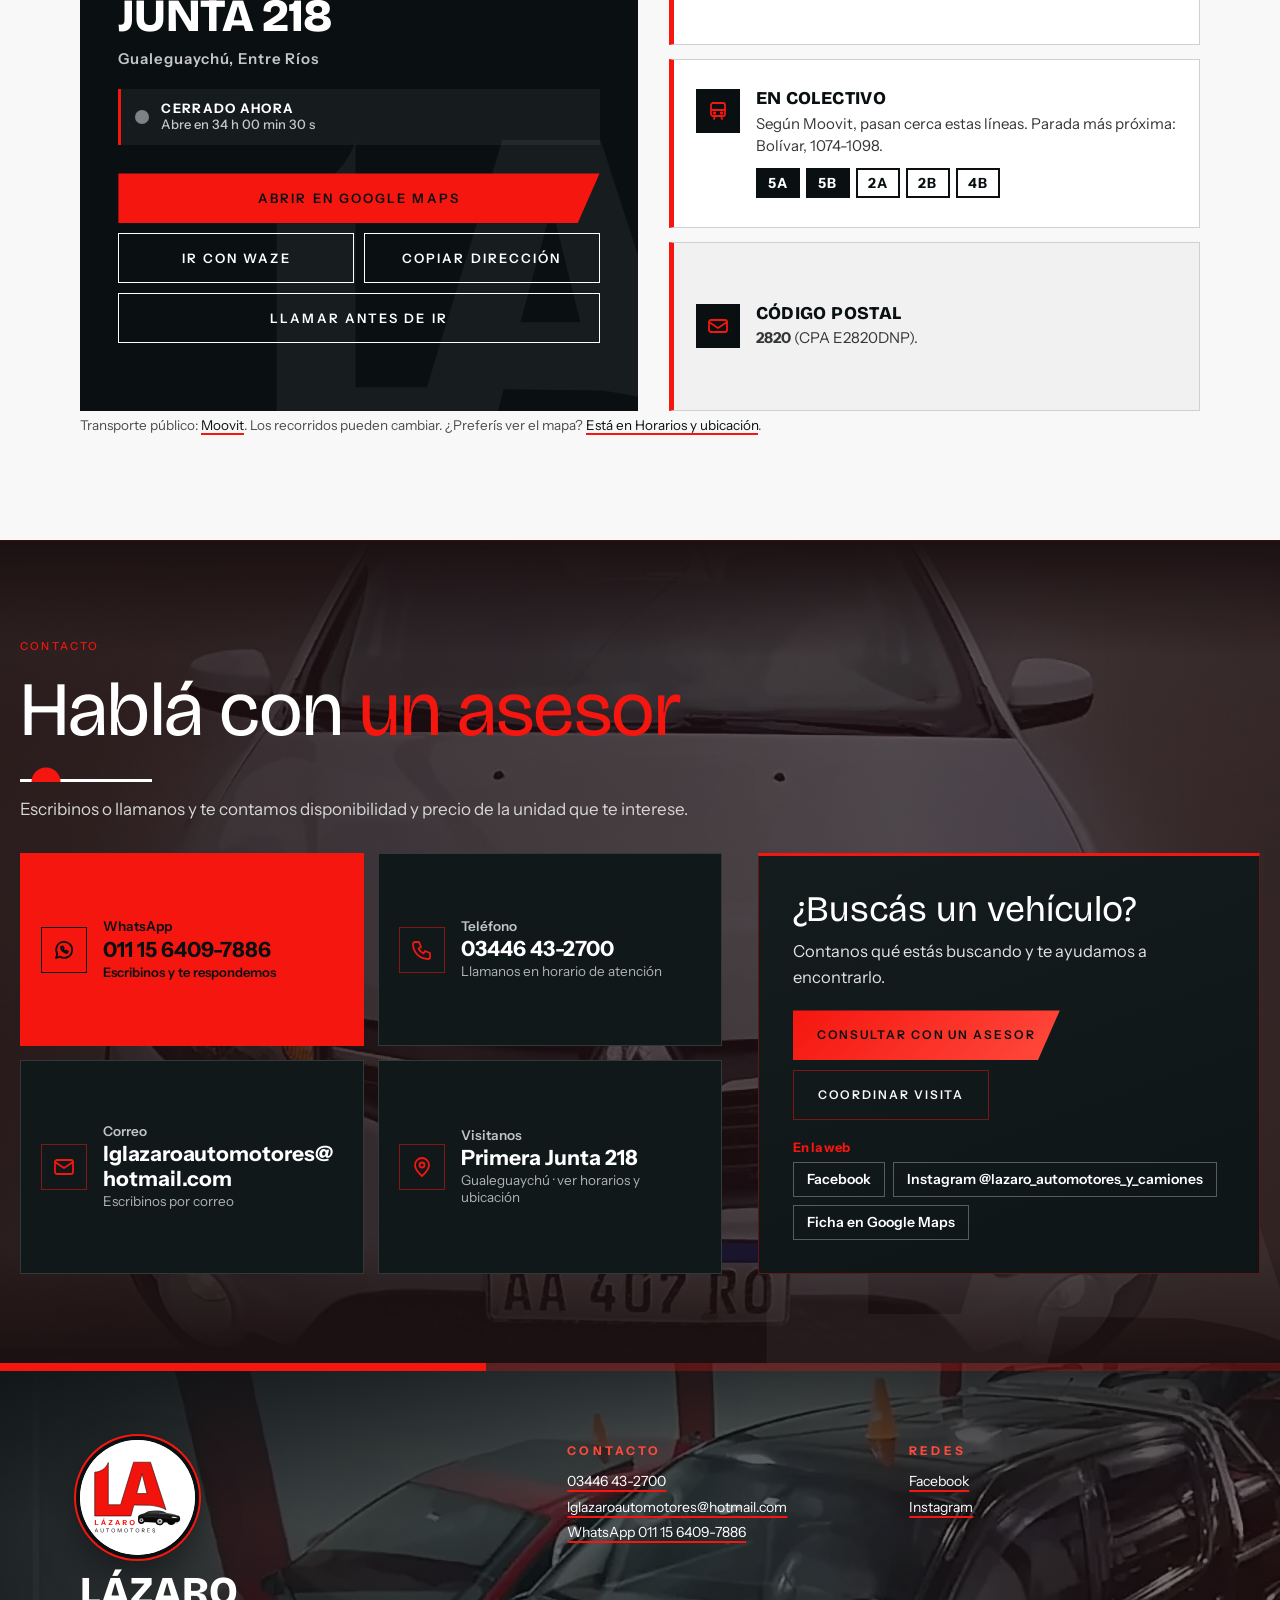
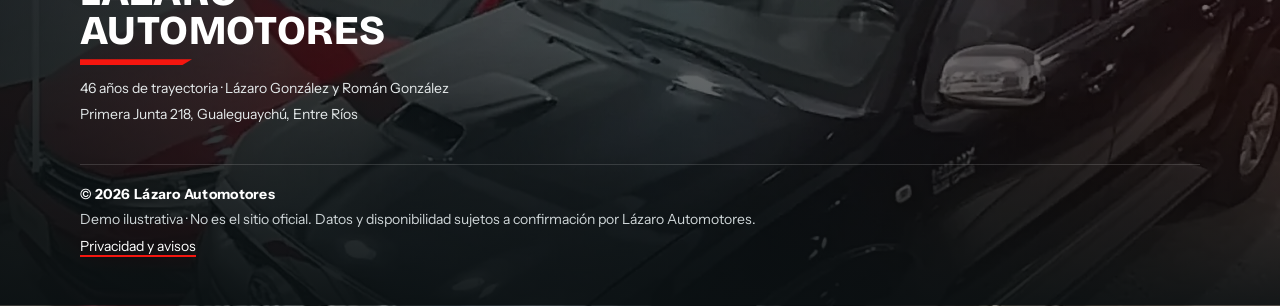
==== commit b9c745c4: "Add files via upload" ====
--- a/index.html
+++ b/index.html
@@ -78,7 +78,7 @@
 <div class="row"><a class="btn p sm" href="https://www.google.com/maps/place/Lazaro+Automotores/@-33.0057421,-58.5215153,17z/data=!4m17!1m8!3m7!1s0x95b00788edf01673:0x80b547a065cb1bb4!2sLazaro+Automotores!8m2!3d-33.0056114!4d-58.5214283!10e5!16s%2Fg%2F1tdr4hfn!3m7!1s0x95b00788edf01673:0x80b547a065cb1bb4!8m2!3d-33.0056114!4d-58.5214283!9m1!1b1!16s%2Fg%2F1tdr4hfn" target="_blank" rel="noopener noreferrer">Cómo llegar</a><a class="btn sm" href="https://waze.com/ul?ll=-33.0056114,-58.5214283&amp;navigate=yes" target="_blank" rel="noopener noreferrer">Abrir en Waze</a><button class="btn sm" type="button" data-copiar="Primera Junta 218, Gualeguaychú, Entre Ríos" hidden>Copiar dirección</button></div></div>
 </div>
 </div>
-<p class="src hz-src">Horario y ubicación según la ficha de Google Maps de Lázaro Automotores (consulta del 14 de octubre de 2026). La dirección figura también en directorios comerciales públicos (Zona Auto, Guía Industrial, Licuo). Otros directorios muestran horarios algo distintos en la tarde y el sábado: laguiaonline, lunes a viernes de 8:00 a 12:30 y de 16:30 a 20:30; Autoyas, lunes a viernes de 8:30 a 12:30 y de 16:30 a 20:00 y sábados de 9:00 a 13:00; Zona Auto coincide con el de Google Maps. Acá se usa el de Google Maps. Es una demo: confirmalo antes de ir.</p>
+<p class="src hz-src">Horario sujeto a confirmación: consultá con la agencia antes de ir.</p>
 </div></section>
 <section class="lt" id="nosotros" aria-labelledby="nos-t"><div class="w">
 <div class="nz2">
@@ -88,23 +88,21 @@
 </div>
 <div class="nz2-body">
 <p class="ey">Nosotros</p><h2 id="nos-t">Una vida <em>de autos</em></h2>
-<p class="nz2-lead">Agencia de Gualeguaychú sobre Avenida Primera Junta 218. Autos, pick-ups, SUVs, camiones y clásicos de distintas marcas. Sus perfiles los firman Lázaro González y Román González.</p>
+<p class="nz2-lead">Agencia de Gualeguaychú sobre Avenida Primera Junta 218. Autos, pick-ups, SUVs, camiones y clásicos de distintas marcas, de la mano de Lázaro González y Román González.</p>
 <ul class="nz2-chips" aria-label="Qué vende la agencia"><li>Autos</li><li>Pick-ups 4x4</li><li>SUVs</li><li>Camiones</li><li>Clásicos</li><li>Multimarca</li><li>Usados y 0 km</li></ul>
 <dl class="nz2-stats">
 <div><dt>Unidades en este catálogo</dt><dd>10</dd></div>
 <div><dt>Seguidores en Facebook</dt><dd>8,5 mil</dd></div>
 <div><dt>Seguidores en Instagram</dt><dd>4,5 mil</dd></div>
-<div><dt>En directorios desde</dt><dd>2012</dd></div>
+<div><dt>Formas de pago</dt><dd>3</dd></div>
 </dl>
 <div class="row nz2-cta"><a class="btn p" href="#unidades">Ver unidades</a><a class="btn" href="https://wa.me/5491164097886?text=Hola!%20Quiero%20consultar%20por%20las%20unidades%20disponibles." target="_blank" rel="noopener noreferrer">Escribir por WhatsApp</a></div>
 </div>
 </div>
-<details class="nz2-src"><summary>De dónde sale esta información</summary>
-<p>Camiones y clásicos figuran entre los rubros de sus perfiles, pero en las publicaciones de 2026 consultadas no aparecía ninguno: preguntá por lo que tengan.</p></details>
 </div></section>
 <section id="unidades" class="inventory-section" aria-labelledby="unidades-t"><div class="w wide">
 <div class="inventory-head">
-<div class="inventory-title"><p class="ey reveal">Catálogo · Gualeguaychú</p><h2 id="unidades-t" class="reveal">Nuestras <em>unidades</em></h2><p class="sec-p">Pick-ups y autos usados de Lázaro Automotores, con ficha técnica y fotos tomadas de las publicaciones de la agencia en Instagram. Consultá disponibilidad y precio por WhatsApp antes de ir.</p></div>
+<div class="inventory-title"><p class="ey reveal">Catálogo · Gualeguaychú</p><h2 id="unidades-t" class="reveal">Nuestras <em>unidades</em></h2><p class="sec-p">Pick-ups y autos usados de Lázaro Automotores, con ficha técnica y fotos. Consultá disponibilidad y precio por WhatsApp antes de ir.</p></div>
 <div class="inventory-meta" aria-label="Resumen del catálogo"><span class="inventory-meta-kicker">Lázaro Automotores</span><span>10 unidades cargadas</span><i aria-hidden="true"></i></div>
 </div>
 <div class="inventory-rule" aria-hidden="true"><span></span><small>Gualeguaychú · Entre Ríos</small><span></span></div>
@@ -124,7 +122,7 @@
 <h3>Hilux GR Sport Aut 4x4</h3>
 <div class="car-s"><p><b>2020</b><small>Año</small></p><p><b>135.300</b><small>Kilómetros</small></p></div>
 <dl class="sp"><div><dt>Caja</dt><dd>Automática de 6 velocidades</dd></div><div><dt>Combustible</dt><dd>Diésel</dd></div></dl>
-<div class="car-f"><p class="pr">$ 52.500.000</p><p class="n">Precio publicado el 14/10/2026; puede haber cambiado.</p><p class="n">Altísimo nivel de equipamiento, según la ficha de la agencia.</p><button class="btn sm ficha-trigger" type="button" data-ficha="1" aria-label="Ver la ficha completa de Toyota Hilux GR Sport Aut 4x4">Ver la ficha completa</button><button class="btn sm gallery-trigger" type="button" data-gallery="1" hidden>Ver galería</button><a class="btn sm" href="https://wa.me/5491164097886?text=Hola!%20Me%20interesa%20el%20Toyota%20Hilux%20GR%20Sport%20Aut%204x4%202020." target="_blank" rel="noopener noreferrer" aria-label="Consultar por Toyota Hilux GR Sport Aut 4x4">Reservar esta unidad</a><div class="car-q" role="group" aria-label="Contacto rápido"><a href="https://wa.me/5491164097886?text=Hola!%20Me%20interesa%20el%20Toyota%20Hilux%20GR%20Sport%20Aut%204x4%202020." target="_blank" rel="noopener noreferrer" aria-label="WhatsApp: Toyota Hilux GR Sport Aut 4x4" title="WhatsApp"><svg viewBox="0 0 24 24" aria-hidden="true"><path d="M4 20l1.3-4A8 8 0 1 1 8 18.7z"/><path d="M9 9c0 3 3 6 6 6l1-1.5-2-1-1 .8a4 4 0 0 1-2-2l.8-1-1-2z"/></svg><span>WhatsApp</span></a><a href="mailto:lglazaroautomotores@hotmail.com?subject=Consulta%20por%20Toyota%20Hilux%20GR%20Sport%20Aut%204x4%202020&amp;body=Hola!%20Me%20interesa%20el%20Toyota%20Hilux%20GR%20Sport%20Aut%204x4%202020.%20%C2%BFMe%20pasan%20disponibilidad%2C%20precio%20y%20formas%20de%20pago%3F%20Gracias." aria-label="Correo: Toyota Hilux GR Sport Aut 4x4" title="Correo"><svg viewBox="0 0 24 24" aria-hidden="true"><rect x="3.5" y="5.5" width="17" height="13" rx="1.5"/><path d="M4 7l8 6 8-6"/></svg><span>Correo</span></a><a href="tel:+543446432700" aria-label="Llamar por Toyota Hilux GR Sport Aut 4x4" title="Llamar"><svg viewBox="0 0 24 24" aria-hidden="true"><path d="M5 4h4l2 5-2.5 1.5a11 11 0 0 0 5 5L15 13l5 2v4a2 2 0 0 1-2 2A15 15 0 0 1 3 6a2 2 0 0 1 2-2z"/></svg><span>Llamar</span></a><button type="button" data-share="1" aria-label="Compartir Toyota Hilux GR Sport Aut 4x4" title="Compartir" hidden><svg viewBox="0 0 24 24" aria-hidden="true"><circle cx="18" cy="5" r="2.5"/><circle cx="6" cy="12" r="2.5"/><circle cx="18" cy="19" r="2.5"/><path d="M8.2 10.8l7.6-4.6M8.2 13.2l7.6 4.6"/></svg><span>Compartir</span></button></div></div>
+<div class="car-f"><p class="pr">$ 52.500.000</p><p class="n">Precio publicado el 14/10/2026; puede haber cambiado.</p><p class="n">Altísimo nivel de equipamiento.</p><button class="btn sm ficha-trigger" type="button" data-ficha="1" aria-label="Ver la ficha completa de Toyota Hilux GR Sport Aut 4x4">Ver la ficha completa</button><button class="btn sm gallery-trigger" type="button" data-gallery="1" hidden>Ver galería</button><a class="btn sm" href="https://wa.me/5491164097886?text=Hola!%20Me%20interesa%20el%20Toyota%20Hilux%20GR%20Sport%20Aut%204x4%202020." target="_blank" rel="noopener noreferrer" aria-label="Consultar por Toyota Hilux GR Sport Aut 4x4">Reservar esta unidad</a><div class="car-q" role="group" aria-label="Contacto rápido"><a href="https://wa.me/5491164097886?text=Hola!%20Me%20interesa%20el%20Toyota%20Hilux%20GR%20Sport%20Aut%204x4%202020." target="_blank" rel="noopener noreferrer" aria-label="WhatsApp: Toyota Hilux GR Sport Aut 4x4" title="WhatsApp"><svg viewBox="0 0 24 24" aria-hidden="true"><path d="M4 20l1.3-4A8 8 0 1 1 8 18.7z"/><path d="M9 9c0 3 3 6 6 6l1-1.5-2-1-1 .8a4 4 0 0 1-2-2l.8-1-1-2z"/></svg><span>WhatsApp</span></a><a href="mailto:lglazaroautomotores@hotmail.com?subject=Consulta%20por%20Toyota%20Hilux%20GR%20Sport%20Aut%204x4%202020&amp;body=Hola!%20Me%20interesa%20el%20Toyota%20Hilux%20GR%20Sport%20Aut%204x4%202020.%20%C2%BFMe%20pasan%20disponibilidad%2C%20precio%20y%20formas%20de%20pago%3F%20Gracias." aria-label="Correo: Toyota Hilux GR Sport Aut 4x4" title="Correo"><svg viewBox="0 0 24 24" aria-hidden="true"><rect x="3.5" y="5.5" width="17" height="13" rx="1.5"/><path d="M4 7l8 6 8-6"/></svg><span>Correo</span></a><a href="tel:+543446432700" aria-label="Llamar por Toyota Hilux GR Sport Aut 4x4" title="Llamar"><svg viewBox="0 0 24 24" aria-hidden="true"><path d="M5 4h4l2 5-2.5 1.5a11 11 0 0 0 5 5L15 13l5 2v4a2 2 0 0 1-2 2A15 15 0 0 1 3 6a2 2 0 0 1 2-2z"/></svg><span>Llamar</span></a><button type="button" data-share="1" aria-label="Compartir Toyota Hilux GR Sport Aut 4x4" title="Compartir" hidden><svg viewBox="0 0 24 24" aria-hidden="true"><circle cx="18" cy="5" r="2.5"/><circle cx="6" cy="12" r="2.5"/><circle cx="18" cy="19" r="2.5"/><path d="M8.2 10.8l7.6-4.6M8.2 13.2l7.6 4.6"/></svg><span>Compartir</span></button></div></div>
 </li>
 <li class="car reveal" style="--reveal-delay:120ms" data-t="toyota hilux srv cuero 4x4 toyota hilux srv cuero 4x4 3.0 (163 hp) 2009" data-i="2">
 <figure class="car-ph"><img src="images/unidades/hilux-2009-srv-cuero-1.webp" sizes="(max-width: 700px) 100vw, 320px" width="1000" height="838" loading="lazy" decoding="async" alt="Toyota Hilux SRV Cuero 4x4 2009, foto 1 de 3"></figure>
@@ -164,7 +162,7 @@
 <h3>2008 Sport</h3>
 <div class="car-s"><p><b>2017</b><small>Año</small></p><p><b>137.690</b><small>Kilómetros</small></p></div>
 <dl class="sp"><div><dt>Caja</dt><dd>Manual de 6 velocidades</dd></div><div><dt>Combustible</dt><dd>Nafta</dd></div></dl>
-<div class="car-f"><p class="pr">$ 17.500.000</p><p class="n">Precio publicado el 14/10/2026; puede haber cambiado.</p><p class="n">Alto y destacado equipamiento, según la ficha de la agencia.</p><button class="btn sm ficha-trigger" type="button" data-ficha="6" aria-label="Ver la ficha completa de Peugeot 2008 Sport">Ver la ficha completa</button><button class="btn sm gallery-trigger" type="button" data-gallery="6" hidden>Ver galería</button><a class="btn sm" href="https://wa.me/5491164097886?text=Hola!%20Me%20interesa%20el%20Peugeot%202008%20Sport%202017." target="_blank" rel="noopener noreferrer" aria-label="Consultar por Peugeot 2008 Sport">Reservar esta unidad</a><div class="car-q" role="group" aria-label="Contacto rápido"><a href="https://wa.me/5491164097886?text=Hola!%20Me%20interesa%20el%20Peugeot%202008%20Sport%202017." target="_blank" rel="noopener noreferrer" aria-label="WhatsApp: Peugeot 2008 Sport" title="WhatsApp"><svg viewBox="0 0 24 24" aria-hidden="true"><path d="M4 20l1.3-4A8 8 0 1 1 8 18.7z"/><path d="M9 9c0 3 3 6 6 6l1-1.5-2-1-1 .8a4 4 0 0 1-2-2l.8-1-1-2z"/></svg><span>WhatsApp</span></a><a href="mailto:lglazaroautomotores@hotmail.com?subject=Consulta%20por%20Peugeot%202008%20Sport%202017&amp;body=Hola!%20Me%20interesa%20el%20Peugeot%202008%20Sport%202017.%20%C2%BFMe%20pasan%20disponibilidad%2C%20precio%20y%20formas%20de%20pago%3F%20Gracias." aria-label="Correo: Peugeot 2008 Sport" title="Correo"><svg viewBox="0 0 24 24" aria-hidden="true"><rect x="3.5" y="5.5" width="17" height="13" rx="1.5"/><path d="M4 7l8 6 8-6"/></svg><span>Correo</span></a><a href="tel:+543446432700" aria-label="Llamar por Peugeot 2008 Sport" title="Llamar"><svg viewBox="0 0 24 24" aria-hidden="true"><path d="M5 4h4l2 5-2.5 1.5a11 11 0 0 0 5 5L15 13l5 2v4a2 2 0 0 1-2 2A15 15 0 0 1 3 6a2 2 0 0 1 2-2z"/></svg><span>Llamar</span></a><button type="button" data-share="6" aria-label="Compartir Peugeot 2008 Sport" title="Compartir" hidden><svg viewBox="0 0 24 24" aria-hidden="true"><circle cx="18" cy="5" r="2.5"/><circle cx="6" cy="12" r="2.5"/><circle cx="18" cy="19" r="2.5"/><path d="M8.2 10.8l7.6-4.6M8.2 13.2l7.6 4.6"/></svg><span>Compartir</span></button></div></div>
+<div class="car-f"><p class="pr">$ 17.500.000</p><p class="n">Precio publicado el 14/10/2026; puede haber cambiado.</p><p class="n">Alto y destacado equipamiento.</p><button class="btn sm ficha-trigger" type="button" data-ficha="6" aria-label="Ver la ficha completa de Peugeot 2008 Sport">Ver la ficha completa</button><button class="btn sm gallery-trigger" type="button" data-gallery="6" hidden>Ver galería</button><a class="btn sm" href="https://wa.me/5491164097886?text=Hola!%20Me%20interesa%20el%20Peugeot%202008%20Sport%202017." target="_blank" rel="noopener noreferrer" aria-label="Consultar por Peugeot 2008 Sport">Reservar esta unidad</a><div class="car-q" role="group" aria-label="Contacto rápido"><a href="https://wa.me/5491164097886?text=Hola!%20Me%20interesa%20el%20Peugeot%202008%20Sport%202017." target="_blank" rel="noopener noreferrer" aria-label="WhatsApp: Peugeot 2008 Sport" title="WhatsApp"><svg viewBox="0 0 24 24" aria-hidden="true"><path d="M4 20l1.3-4A8 8 0 1 1 8 18.7z"/><path d="M9 9c0 3 3 6 6 6l1-1.5-2-1-1 .8a4 4 0 0 1-2-2l.8-1-1-2z"/></svg><span>WhatsApp</span></a><a href="mailto:lglazaroautomotores@hotmail.com?subject=Consulta%20por%20Peugeot%202008%20Sport%202017&amp;body=Hola!%20Me%20interesa%20el%20Peugeot%202008%20Sport%202017.%20%C2%BFMe%20pasan%20disponibilidad%2C%20precio%20y%20formas%20de%20pago%3F%20Gracias." aria-label="Correo: Peugeot 2008 Sport" title="Correo"><svg viewBox="0 0 24 24" aria-hidden="true"><rect x="3.5" y="5.5" width="17" height="13" rx="1.5"/><path d="M4 7l8 6 8-6"/></svg><span>Correo</span></a><a href="tel:+543446432700" aria-label="Llamar por Peugeot 2008 Sport" title="Llamar"><svg viewBox="0 0 24 24" aria-hidden="true"><path d="M5 4h4l2 5-2.5 1.5a11 11 0 0 0 5 5L15 13l5 2v4a2 2 0 0 1-2 2A15 15 0 0 1 3 6a2 2 0 0 1 2-2z"/></svg><span>Llamar</span></a><button type="button" data-share="6" aria-label="Compartir Peugeot 2008 Sport" title="Compartir" hidden><svg viewBox="0 0 24 24" aria-hidden="true"><circle cx="18" cy="5" r="2.5"/><circle cx="6" cy="12" r="2.5"/><circle cx="18" cy="19" r="2.5"/><path d="M8.2 10.8l7.6-4.6M8.2 13.2l7.6 4.6"/></svg><span>Compartir</span></button></div></div>
 </li>
 <li class="car reveal" style="--reveal-delay:300ms" data-t="renault sandero stepway dynamique renault sandero stepway dynamique 1.6 2016" data-i="7">
 <figure class="car-ph"><img src="images/unidades/sandero-stepway-2016-1.webp" sizes="(max-width: 700px) 100vw, 320px" width="800" height="1000" loading="lazy" decoding="async" alt="Renault Sandero Stepway Dynamique 2016, foto 1 de 3"></figure>
@@ -191,21 +189,20 @@
 <div class="car-f"><p class="pr">$ 15.900.000</p><p class="n">Precio publicado el 14/10/2026; puede haber cambiado.</p><p class="n">Único dueño. Cuatro neumáticos en muy buen estado, manuales y segundo juego de llaves.</p><button class="btn sm ficha-trigger" type="button" data-ficha="9" aria-label="Ver la ficha completa de Toyota Etios XS 4 puertas">Ver la ficha completa</button><button class="btn sm gallery-trigger" type="button" data-gallery="9" hidden>Ver galería</button><a class="btn sm" href="https://wa.me/5491164097886?text=Hola!%20Me%20interesa%20el%20Toyota%20Etios%20XS%204%20puertas%202014." target="_blank" rel="noopener noreferrer" aria-label="Consultar por Toyota Etios XS 4 puertas">Reservar esta unidad</a><div class="car-q" role="group" aria-label="Contacto rápido"><a href="https://wa.me/5491164097886?text=Hola!%20Me%20interesa%20el%20Toyota%20Etios%20XS%204%20puertas%202014." target="_blank" rel="noopener noreferrer" aria-label="WhatsApp: Toyota Etios XS 4 puertas" title="WhatsApp"><svg viewBox="0 0 24 24" aria-hidden="true"><path d="M4 20l1.3-4A8 8 0 1 1 8 18.7z"/><path d="M9 9c0 3 3 6 6 6l1-1.5-2-1-1 .8a4 4 0 0 1-2-2l.8-1-1-2z"/></svg><span>WhatsApp</span></a><a href="mailto:lglazaroautomotores@hotmail.com?subject=Consulta%20por%20Toyota%20Etios%20XS%204%20puertas%202014&amp;body=Hola!%20Me%20interesa%20el%20Toyota%20Etios%20XS%204%20puertas%202014.%20%C2%BFMe%20pasan%20disponibilidad%2C%20precio%20y%20formas%20de%20pago%3F%20Gracias." aria-label="Correo: Toyota Etios XS 4 puertas" title="Correo"><svg viewBox="0 0 24 24" aria-hidden="true"><rect x="3.5" y="5.5" width="17" height="13" rx="1.5"/><path d="M4 7l8 6 8-6"/></svg><span>Correo</span></a><a href="tel:+543446432700" aria-label="Llamar por Toyota Etios XS 4 puertas" title="Llamar"><svg viewBox="0 0 24 24" aria-hidden="true"><path d="M5 4h4l2 5-2.5 1.5a11 11 0 0 0 5 5L15 13l5 2v4a2 2 0 0 1-2 2A15 15 0 0 1 3 6a2 2 0 0 1 2-2z"/></svg><span>Llamar</span></a><button type="button" data-share="9" aria-label="Compartir Toyota Etios XS 4 puertas" title="Compartir" hidden><svg viewBox="0 0 24 24" aria-hidden="true"><circle cx="18" cy="5" r="2.5"/><circle cx="6" cy="12" r="2.5"/><circle cx="18" cy="19" r="2.5"/><path d="M8.2 10.8l7.6-4.6M8.2 13.2l7.6 4.6"/></svg><span>Compartir</span></button></div></div>
 </li>
 </ul>
-<script type="application/json" id="cat-data">[{"i":0,"titulo":"Fiat Titano Freedom 4x4","media":[{"src":"images/unidades/titano-1.webp","srcset":"","alt":"Fiat Titano Freedom 4x4 2026, foto 1 de 2","tipo":"","width":800,"height":1000},{"src":"images/unidades/titano-2.webp","srcset":"","alt":"Fiat Titano Freedom 4x4 2026, foto 2 de 2","tipo":"","width":800,"height":1000}],"marca":"Fiat","modelo":"Titano","cilindrada":"2.2 (200 HP)","version":"Freedom 4x4","anio":2026,"km":15000,"carroceria":"Pick-up","id":"fiat-titano-freedom-2026","nota":"En garantía, 15.000 km «igual a 0 km». «Como nueva», según la publicación de la agencia. Versión Freedom 4x4 con selector 2H/4H/4L. Equipamiento: tablero digital de 4,2″, volante multifunción, levantavidrios eléctricos en las 4 plazas, espejos eléctricos con luces, pantalla multimedia táctil de 10″ con Apple CarPlay y Android Auto, climatizador manual, tercer apoyacabezas trasero, detalles cromados, cámara de retroceso con guías dinámicas y sensores de estacionamiento traseros, controles de estabilidad y tracción, control de velocidad crucero, asistente de arranque en pendientes y control de descenso, ABS con asistencia al frenado de emergencia, 6 airbags, anclajes ISOFIX con top tether, cobertor de caja, cubrecaja rígida y retráctil, enganche, estribos, faros antinieblas delanteros con función de giro, llantas de aleación diamantadas de 17″ y cierre centralizado con comando a distancia y alarma perimétrica. Destacado: cámara de 180° off road en el espejo derecho. Acepta permutas de interés. Financiación bancaria mediante créditos prendarios en cuotas fijas.","publicado":null,"hrefFin":"https://wa.me/5491164097886?text=Hola!%20Quiero%20consultar%20financiaci%C3%B3n%20para%20el%20Fiat%20Titano%20Freedom%204x4%202026.","hrefVisita":"https://wa.me/5491164097886?text=Hola!%20Quiero%20coordinar%20una%20visita%20y%20prueba%20de%20manejo%20del%20Fiat%20Titano%20Freedom%204x4%202026.","mail":"mailto:lglazaroautomotores@hotmail.com?subject=Consulta%20por%20Fiat%20Titano%20Freedom%204x4%202026&body=Hola!%20Me%20interesa%20el%20Fiat%20Titano%20Freedom%204x4%202026.%20%C2%BFMe%20pasan%20disponibilidad%2C%20precio%20y%20formas%20de%20pago%3F%20Gracias.","transmision":"Manual de 6 velocidades","combustible":"Diésel","color":null,"sw":null,"precio":{"moneda":"ARS","monto":49000000,"fecha":"2026-10-14"},"url":"https://www.instagram.com/lazaro_automotores_y_camiones/","href":"https://wa.me/5491164097886?text=Hola!%20Me%20interesa%20el%20Fiat%20Titano%20Freedom%204x4%202026."},{"i":1,"titulo":"Toyota Hilux GR Sport Aut 4x4","media":[{"src":"images/unidades/hilux-2020-gr-sport-1.webp","srcset":"","alt":"Toyota Hilux GR Sport 2020, foto 1 de 4","tipo":"","width":800,"height":1000},{"src":"images/unidades/hilux-2020-gr-sport-2.webp","srcset":"","alt":"Toyota Hilux GR Sport 2020, foto 2 de 4","tipo":"","width":800,"height":1000},{"src":"images/unidades/hilux-2020-gr-sport-3.webp","srcset":"","alt":"Toyota Hilux GR Sport 2020, foto 3 de 4","tipo":"","width":563,"height":1000},{"src":"images/unidades/hilux-2020-gr-sport-4.webp","srcset":"","alt":"Toyota Hilux GR Sport 2020, foto 4 de 4","tipo":"","width":563,"height":1000}],"marca":"Toyota","modelo":"Hilux","cilindrada":"2.8 (177 HP)","version":"GR Sport Aut 4x4","anio":2020,"km":135300,"carroceria":"Pick-up","id":"toyota-hilux-gr-sport-2020","nota":"Altísimo nivel de equipamiento, según la ficha de la agencia. «Excelente estado», según la publicación de la agencia. Acepta permutas de interés. Financiación bancaria mediante créditos prendarios en cuotas fijas.","publicado":null,"hrefFin":"https://wa.me/5491164097886?text=Hola!%20Quiero%20consultar%20financiaci%C3%B3n%20para%20el%20Toyota%20Hilux%20GR%20Sport%20Aut%204x4%202020.","hrefVisita":"https://wa.me/5491164097886?text=Hola!%20Quiero%20coordinar%20una%20visita%20y%20prueba%20de%20manejo%20del%20Toyota%20Hilux%20GR%20Sport%20Aut%204x4%202020.","mail":"mailto:lglazaroautomotores@hotmail.com?subject=Consulta%20por%20Toyota%20Hilux%20GR%20Sport%20Aut%204x4%202020&body=Hola!%20Me%20interesa%20el%20Toyota%20Hilux%20GR%20Sport%20Aut%204x4%202020.%20%C2%BFMe%20pasan%20disponibilidad%2C%20precio%20y%20formas%20de%20pago%3F%20Gracias.","transmision":"Automática de 6 velocidades","combustible":"Diésel","color":null,"sw":null,"precio":{"moneda":"ARS","monto":52500000,"fecha":"2026-10-14"},"url":"https://www.instagram.com/lazaro_automotores_y_camiones/","href":"https://wa.me/5491164097886?text=Hola!%20Me%20interesa%20el%20Toyota%20Hilux%20GR%20Sport%20Aut%204x4%202020."},{"i":2,"titulo":"Toyota Hilux SRV Cuero 4x4","media":[{"src":"images/unidades/hilux-2009-srv-cuero-1.webp","srcset":"","alt":"Toyota Hilux SRV Cuero 4x4 2009, foto 1 de 3","tipo":"","width":1000,"height":838},{"src":"images/unidades/hilux-2009-srv-cuero-2.webp","srcset":"","alt":"Toyota Hilux SRV Cuero 4x4 2009, foto 2 de 3","tipo":"","width":1000,"height":838},{"src":"images/unidades/hilux-2009-srv-cuero-3.webp","srcset":"","alt":"Toyota Hilux SRV Cuero 4x4 2009, foto 3 de 3","tipo":"","width":563,"height":1000}],"marca":"Toyota","modelo":"Hilux","cilindrada":"3.0 (163 HP)","version":"SRV Cuero 4x4","anio":2009,"km":391220,"carroceria":"Pick-up","id":"toyota-hilux-srv-cuero-2009","nota":"Todos sus services. «Excelente estado», según la publicación de la agencia. Alto nivel de equipamiento: dirección asistida, climatizador, doble airbag frontal, ABS, audio con MP3, levantavidrios en las 4 plazas, espejos eléctricos, apertura interna del tanque, volante multifunción, sensores de estacionamiento traseros, detalles cromados, deflectores en ventanillas, barra antivuelcos, cobertor, portón de caja con cerradura, enganche, estribos, llantas de aleación de 17″, faros antinieblas y cierre centralizado. Acepta permutas de interés. Financiación con créditos prendarios en cuotas fijas.","publicado":null,"hrefFin":"https://wa.me/5491164097886?text=Hola!%20Quiero%20consultar%20financiaci%C3%B3n%20para%20el%20Toyota%20Hilux%20SRV%20Cuero%204x4%202009.","hrefVisita":"https://wa.me/5491164097886?text=Hola!%20Quiero%20coordinar%20una%20visita%20y%20prueba%20de%20manejo%20del%20Toyota%20Hilux%20SRV%20Cuero%204x4%202009.","mail":"mailto:lglazaroautomotores@hotmail.com?subject=Consulta%20por%20Toyota%20Hilux%20SRV%20Cuero%204x4%202009&body=Hola!%20Me%20interesa%20el%20Toyota%20Hilux%20SRV%20Cuero%204x4%202009.%20%C2%BFMe%20pasan%20disponibilidad%2C%20precio%20y%20formas%20de%20pago%3F%20Gracias.","transmision":"Manual de 5 velocidades","combustible":"Diésel","color":null,"sw":null,"precio":{"moneda":"ARS","monto":29500000,"fecha":"2026-10-14"},"url":"https://www.instagram.com/lazaro_automotores_y_camiones/","href":"https://wa.me/5491164097886?text=Hola!%20Me%20interesa%20el%20Toyota%20Hilux%20SRV%20Cuero%204x4%202009."},{"i":3,"titulo":"Toyota Hilux Limited 4x4","media":[{"src":"images/unidades/hilux-2018-limited-1.webp","srcset":"","alt":"Toyota Hilux Limited 4x4 2018, foto 1 de 4","tipo":"","width":1000,"height":838},{"src":"images/unidades/hilux-2018-limited-2.webp","srcset":"","alt":"Toyota Hilux Limited 4x4 2018, foto 2 de 4","tipo":"","width":1000,"height":838},{"src":"images/unidades/hilux-2018-limited-3.webp","srcset":"","alt":"Toyota Hilux Limited 4x4 2018, foto 3 de 4","tipo":"","width":563,"height":1000},{"src":"images/unidades/hilux-2018-limited-4.webp","srcset":"","alt":"Toyota Hilux Limited 4x4 2018, foto 4 de 4","tipo":"","width":563,"height":1000}],"marca":"Toyota","modelo":"Hilux","cilindrada":"2.8 (177 HP)","version":"Limited 4x4","anio":2018,"km":120245,"carroceria":"Pick-up","id":"toyota-hilux-limited-2018","nota":"Altísimo equipamiento. Acepta permutas de interés por pick-ups o SUVs. Financiación bancaria mediante créditos prendarios en cuotas fijas.","publicado":null,"hrefFin":"https://wa.me/5491164097886?text=Hola!%20Quiero%20consultar%20financiaci%C3%B3n%20para%20el%20Toyota%20Hilux%20Limited%204x4%202018.","hrefVisita":"https://wa.me/5491164097886?text=Hola!%20Quiero%20coordinar%20una%20visita%20y%20prueba%20de%20manejo%20del%20Toyota%20Hilux%20Limited%204x4%202018.","mail":"mailto:lglazaroautomotores@hotmail.com?subject=Consulta%20por%20Toyota%20Hilux%20Limited%204x4%202018&body=Hola!%20Me%20interesa%20el%20Toyota%20Hilux%20Limited%204x4%202018.%20%C2%BFMe%20pasan%20disponibilidad%2C%20precio%20y%20formas%20de%20pago%3F%20Gracias.","transmision":"Manual de 6 velocidades","combustible":"Diésel","color":null,"sw":null,"precio":{"moneda":"ARS","monto":43500000,"fecha":"2026-10-14"},"url":"https://www.instagram.com/lazaro_automotores_y_camiones/","href":"https://wa.me/5491164097886?text=Hola!%20Me%20interesa%20el%20Toyota%20Hilux%20Limited%204x4%202018."},{"i":4,"titulo":"Toyota Hilux SRV 4x4","media":[{"src":"images/unidades/hilux-2009-srv-1.webp","srcset":"","alt":"Toyota Hilux SRV 4x4 2009, foto 1 de 4","tipo":"","width":1000,"height":838},{"src":"images/unidades/hilux-2009-srv-2.webp","srcset":"","alt":"Toyota Hilux SRV 4x4 2009, foto 2 de 4","tipo":"","width":1000,"height":838},{"src":"images/unidades/hilux-2009-srv-3.webp","srcset":"","alt":"Toyota Hilux SRV 4x4 2009, foto 3 de 4","tipo":"","width":563,"height":1000},{"src":"images/unidades/hilux-2009-srv-4.webp","srcset":"","alt":"Toyota Hilux SRV 4x4 2009, foto 4 de 4","tipo":"","width":563,"height":1000}],"marca":"Toyota","modelo":"Hilux","cilindrada":"3.0 (163 HP)","version":"SRV 4x4","anio":2009,"km":240550,"carroceria":"Pick-up","id":"toyota-hilux-srv-2009","nota":"«Excelente estado», según la publicación de la agencia. Alto nivel de equipamiento: dirección asistida, aire acondicionado, doble airbag frontal, ABS, levantavidrios en las 4 plazas, espejos eléctricos, apertura interna del tanque, volante multifunción, audio con MP3, barra antivuelcos, cobertor, portón de caja con cerradura, estribos, llantas de aleación de 17″ pintadas de negro, faros antinieblas y cierre centralizado. Acepta permutas de interés. Financiación con créditos prendarios en cuotas fijas.","publicado":null,"hrefFin":"https://wa.me/5491164097886?text=Hola!%20Quiero%20consultar%20financiaci%C3%B3n%20para%20el%20Toyota%20Hilux%20SRV%204x4%202009.","hrefVisita":"https://wa.me/5491164097886?text=Hola!%20Quiero%20coordinar%20una%20visita%20y%20prueba%20de%20manejo%20del%20Toyota%20Hilux%20SRV%204x4%202009.","mail":"mailto:lglazaroautomotores@hotmail.com?subject=Consulta%20por%20Toyota%20Hilux%20SRV%204x4%202009&body=Hola!%20Me%20interesa%20el%20Toyota%20Hilux%20SRV%204x4%202009.%20%C2%BFMe%20pasan%20disponibilidad%2C%20precio%20y%20formas%20de%20pago%3F%20Gracias.","transmision":"Manual de 5 velocidades","combustible":"Diésel","color":null,"sw":null,"precio":{"moneda":"ARS","monto":28000000,"fecha":"2026-10-14"},"url":"https://www.instagram.com/lazaro_automotores_y_camiones/","href":"https://wa.me/5491164097886?text=Hola!%20Me%20interesa%20el%20Toyota%20Hilux%20SRV%204x4%202009."},{"i":5,"titulo":"Chevrolet S10 DLX 4x2","media":[{"src":"images/unidades/s10-2011-dlx-1.webp","srcset":"","alt":"Chevrolet S10 DLX 4x2 2011, foto 1 de 3","tipo":"","width":800,"height":1000},{"src":"images/unidades/s10-2011-dlx-2.webp","srcset":"","alt":"Chevrolet S10 DLX 4x2 2011, foto 2 de 3","tipo":"","width":800,"height":1000},{"src":"images/unidades/s10-2011-dlx-3.webp","srcset":"","alt":"Chevrolet S10 DLX 4x2 2011, foto 3 de 3","tipo":"","width":563,"height":1000}],"marca":"Chevrolet","modelo":"S10","cilindrada":"MWM 2.8","version":"DLX 4x2","anio":2011,"km":351300,"carroceria":"Pick-up","id":"chevrolet-s10-dlx-2011","nota":"«Tremendo estado», según la publicación de la agencia. Equipamiento: aire acondicionado, dirección asistida, doble airbag frontal, ABS, levantavidrios en las 4 puertas, espejos eléctricos, detalles cromados, cobertor de caja y tapa, lona, barra antivuelcos, barras portaequipajes, llantas de aleación de 16″ y cierre centralizado. Agregados: audio con control remoto y conectividad, lámpara y luces LED internas, cámara de grabación externa y de retroceso con sensores de estacionamiento traseros, enganche, luz de patente auxiliar LED, y ópticas, barra y luces ámbar LED estilo «Raptor» en la parrilla. Financiación en 12, 18, 24 o 36 cuotas fijas en pesos con entrega mínima del 50 %. Evalúan permutas de interés.","publicado":null,"hrefFin":"https://wa.me/5491164097886?text=Hola!%20Quiero%20consultar%20financiaci%C3%B3n%20para%20el%20Chevrolet%20S10%20DLX%204x2%202011.","hrefVisita":"https://wa.me/5491164097886?text=Hola!%20Quiero%20coordinar%20una%20visita%20y%20prueba%20de%20manejo%20del%20Chevrolet%20S10%20DLX%204x2%202011.","mail":"mailto:lglazaroautomotores@hotmail.com?subject=Consulta%20por%20Chevrolet%20S10%20DLX%204x2%202011&body=Hola!%20Me%20interesa%20el%20Chevrolet%20S10%20DLX%204x2%202011.%20%C2%BFMe%20pasan%20disponibilidad%2C%20precio%20y%20formas%20de%20pago%3F%20Gracias.","transmision":"Manual de 5 velocidades","combustible":"Diésel","color":null,"sw":null,"precio":{"moneda":"ARS","monto":17500000,"fecha":"2026-10-14"},"url":"https://www.instagram.com/lazaro_automotores_y_camiones/","href":"https://wa.me/5491164097886?text=Hola!%20Me%20interesa%20el%20Chevrolet%20S10%20DLX%204x2%202011."},{"i":6,"titulo":"Peugeot 2008 Sport","media":[{"src":"images/unidades/peugeot-2008-sport-1.webp","srcset":"","alt":"Peugeot 2008 Sport 2017, foto 1 de 3","tipo":"","width":800,"height":1000},{"src":"images/unidades/peugeot-2008-sport-2.webp","srcset":"","alt":"Peugeot 2008 Sport 2017, foto 2 de 3","tipo":"","width":1000,"height":856},{"src":"images/unidades/peugeot-2008-sport-3.webp","srcset":"","alt":"Peugeot 2008 Sport 2017, foto 3 de 3","tipo":"","width":563,"height":1000}],"marca":"Peugeot","modelo":"2008","cilindrada":"1.6","version":"Sport","anio":2017,"km":137690,"carroceria":"SUV","id":"peugeot-2008-sport-2017","nota":"Alto y destacado equipamiento, según la ficha de la agencia. «Excelente estado», según la publicación de la agencia. Acepta permutas de interés. Financiación bancaria mediante créditos prendarios en cuotas fijas.","publicado":null,"hrefFin":"https://wa.me/5491164097886?text=Hola!%20Quiero%20consultar%20financiaci%C3%B3n%20para%20el%20Peugeot%202008%20Sport%202017.","hrefVisita":"https://wa.me/5491164097886?text=Hola!%20Quiero%20coordinar%20una%20visita%20y%20prueba%20de%20manejo%20del%20Peugeot%202008%20Sport%202017.","mail":"mailto:lglazaroautomotores@hotmail.com?subject=Consulta%20por%20Peugeot%202008%20Sport%202017&body=Hola!%20Me%20interesa%20el%20Peugeot%202008%20Sport%202017.%20%C2%BFMe%20pasan%20disponibilidad%2C%20precio%20y%20formas%20de%20pago%3F%20Gracias.","transmision":"Manual de 6 velocidades","combustible":"Nafta","color":null,"sw":null,"precio":{"moneda":"ARS","monto":17500000,"fecha":"2026-10-14"},"url":"https://www.instagram.com/lazaro_automotores_y_camiones/","href":"https://wa.me/5491164097886?text=Hola!%20Me%20interesa%20el%20Peugeot%202008%20Sport%202017."},{"i":7,"titulo":"Renault Sandero Stepway Dynamique","media":[{"src":"images/unidades/sandero-stepway-2016-1.webp","srcset":"","alt":"Renault Sandero Stepway Dynamique 2016, foto 1 de 3","tipo":"","width":800,"height":1000},{"src":"images/unidades/sandero-stepway-2016-2.webp","srcset":"","alt":"Renault Sandero Stepway Dynamique 2016, foto 2 de 3","tipo":"","width":800,"height":1000},{"src":"images/unidades/sandero-stepway-2016-3.webp","srcset":"","alt":"Renault Sandero Stepway Dynamique 2016, foto 3 de 3","tipo":"","width":563,"height":1000}],"marca":"Renault","modelo":"Sandero Stepway","cilindrada":"1.6","version":"Dynamique","anio":2016,"km":184550,"carroceria":"Crossover","id":"renault-sandero-stepway-2016","nota":"Precio de lista; contado efectivo $ 12.500.000. Segundo juego de llaves y manuales. Equipamiento: dirección asistida, aire acondicionado, doble airbag frontal, ABS, apertura interna de baúl y tanque, levantavidrios delanteros, comandos al volante, audio con MP3, USB y AUX, vinilos Stepway, tercer apoyacabezas trasero, barras portaequipajes, faros antinieblas, llantas de aleación y cierre centralizado. Agregados: fundas Renault en los asientos, luces CreeLed en la patente trasera, los faros antiniebla y el interior, vinilos negros en ambos costados y pintura negra en las llantas. Acepta permutas de interés. Financiación con créditos prendarios en cuotas fijas.","publicado":null,"hrefFin":"https://wa.me/5491164097886?text=Hola!%20Quiero%20consultar%20financiaci%C3%B3n%20para%20el%20Renault%20Sandero%20Stepway%20Dynamique%202016.","hrefVisita":"https://wa.me/5491164097886?text=Hola!%20Quiero%20coordinar%20una%20visita%20y%20prueba%20de%20manejo%20del%20Renault%20Sandero%20Stepway%20Dynamique%202016.","mail":"mailto:lglazaroautomotores@hotmail.com?subject=Consulta%20por%20Renault%20Sandero%20Stepway%20Dynamique%202016&body=Hola!%20Me%20interesa%20el%20Renault%20Sandero%20Stepway%20Dynamique%202016.%20%C2%BFMe%20pasan%20disponibilidad%2C%20precio%20y%20formas%20de%20pago%3F%20Gracias.","transmision":"Manual de 5 velocidades","combustible":"Nafta","color":null,"sw":null,"precio":{"moneda":"ARS","monto":14500000,"fecha":"2026-10-14"},"url":"https://www.instagram.com/lazaro_automotores_y_camiones/","href":"https://wa.me/5491164097886?text=Hola!%20Me%20interesa%20el%20Renault%20Sandero%20Stepway%20Dynamique%202016."},{"i":8,"titulo":"Toyota Etios XLS 4 puertas","media":[{"src":"images/unidades/etios-2017-xls-1.webp","srcset":"","alt":"Toyota Etios XLS 2017, foto 1 de 2","tipo":"","width":800,"height":1000},{"src":"images/unidades/etios-2017-xls-2.webp","srcset":"","alt":"Toyota Etios XLS 2017, foto 2 de 2","tipo":"","width":800,"height":1000}],"marca":"Toyota","modelo":"Etios","cilindrada":"1.5","version":"XLS 6 MT","anio":2017,"km":80100,"carroceria":"Sedán","id":"toyota-etios-xls-2017","nota":"Único dueño. «Excelente estado», según la publicación de la agencia. Equipamiento: dirección asistida, aire acondicionado, doble airbag frontal, ABS con distribución electrónica de frenado, controles de estabilidad, tracción y dinámico de conducción, pantalla táctil con conectividad, levantavidrios en las 4 puertas, espejos laterales eléctricos con luces, volante multifunción revestido en cuero, apertura interna de baúl y tanque, tercer apoyacabezas trasero, sujeción ISOFIX, detalles cromados, faros antinieblas, llantas de aleación y cierre centralizado. Acepta permutas de interés. Financiación bancaria mediante créditos prendarios en cuotas fijas.","publicado":null,"hrefFin":"https://wa.me/5491164097886?text=Hola!%20Quiero%20consultar%20financiaci%C3%B3n%20para%20el%20Toyota%20Etios%20XLS%204%20puertas%202017.","hrefVisita":"https://wa.me/5491164097886?text=Hola!%20Quiero%20coordinar%20una%20visita%20y%20prueba%20de%20manejo%20del%20Toyota%20Etios%20XLS%204%20puertas%202017.","mail":"mailto:lglazaroautomotores@hotmail.com?subject=Consulta%20por%20Toyota%20Etios%20XLS%204%20puertas%202017&body=Hola!%20Me%20interesa%20el%20Toyota%20Etios%20XLS%204%20puertas%202017.%20%C2%BFMe%20pasan%20disponibilidad%2C%20precio%20y%20formas%20de%20pago%3F%20Gracias.","transmision":"Manual de 6 velocidades","combustible":"Nafta con GNC","color":null,"sw":null,"precio":{"moneda":"ARS","monto":17500000,"fecha":"2026-10-14"},"url":"https://www.instagram.com/lazaro_automotores_y_camiones/","href":"https://wa.me/5491164097886?text=Hola!%20Me%20interesa%20el%20Toyota%20Etios%20XLS%204%20puertas%202017."},{"i":9,"titulo":"Toyota Etios XS 4 puertas","media":[{"src":"images/unidades/etios-2014-xs-1.webp","srcset":"","alt":"Toyota Etios XS 2014, foto 1 de 3","tipo":"","width":800,"height":1000},{"src":"images/unidades/etios-2014-xs-2.webp","srcset":"","alt":"Toyota Etios XS 2014, foto 2 de 3","tipo":"","width":800,"height":1000},{"src":"images/unidades/etios-2014-xs-3.webp","srcset":"","alt":"Toyota Etios XS 2014, foto 3 de 3","tipo":"","width":563,"height":1000}],"marca":"Toyota","modelo":"Etios","cilindrada":"1.5","version":"XS","anio":2014,"km":53720,"carroceria":"Sedán","id":"toyota-etios-xs-2014","nota":"Único dueño. «Impecable estado», según la publicación de la agencia. Cuatro neumáticos en muy buen estado, manuales y segundo juego de llaves. Equipamiento: dirección asistida, aire acondicionado, doble airbag frontal, ABS con EBD, control de tracción, audio con MP3 y USB, levantavidrios en las 4 puertas, apertura interna de baúl y tanque, detalles cromados, cierre centralizado y alarma. Acepta permutas de interés. Financiación mediante créditos prendarios en cuotas fijas.","publicado":null,"hrefFin":"https://wa.me/5491164097886?text=Hola!%20Quiero%20consultar%20financiaci%C3%B3n%20para%20el%20Toyota%20Etios%20XS%204%20puertas%202014.","hrefVisita":"https://wa.me/5491164097886?text=Hola!%20Quiero%20coordinar%20una%20visita%20y%20prueba%20de%20manejo%20del%20Toyota%20Etios%20XS%204%20puertas%202014.","mail":"mailto:lglazaroautomotores@hotmail.com?subject=Consulta%20por%20Toyota%20Etios%20XS%204%20puertas%202014&body=Hola!%20Me%20interesa%20el%20Toyota%20Etios%20XS%204%20puertas%202014.%20%C2%BFMe%20pasan%20disponibilidad%2C%20precio%20y%20formas%20de%20pago%3F%20Gracias.","transmision":"Manual de 5 velocidades","combustible":"Nafta","color":null,"sw":null,"precio":{"moneda":"ARS","monto":15900000,"fecha":"2026-10-14"},"url":"https://www.instagram.com/lazaro_automotores_y_camiones/","href":"https://wa.me/5491164097886?text=Hola!%20Me%20interesa%20el%20Toyota%20Etios%20XS%204%20puertas%202014."}]</script>
+<script type="application/json" id="cat-data">[{"i":0,"titulo":"Fiat Titano Freedom 4x4","media":[{"src":"images/unidades/titano-1.webp","srcset":"","alt":"Fiat Titano Freedom 4x4 2026, foto 1 de 2","tipo":"","width":800,"height":1000},{"src":"images/unidades/titano-2.webp","srcset":"","alt":"Fiat Titano Freedom 4x4 2026, foto 2 de 2","tipo":"","width":800,"height":1000}],"marca":"Fiat","modelo":"Titano","cilindrada":"2.2 (200 HP)","version":"Freedom 4x4","anio":2026,"km":15000,"carroceria":"Pick-up","id":"fiat-titano-freedom-2026","nota":"En garantía, 15.000 km «igual a 0 km». Como nueva. Versión Freedom 4x4 con selector 2H/4H/4L. Equipamiento: tablero digital de 4,2″, volante multifunción, levantavidrios eléctricos en las 4 plazas, espejos eléctricos con luces, pantalla multimedia táctil de 10″ con Apple CarPlay y Android Auto, climatizador manual, tercer apoyacabezas trasero, detalles cromados, cámara de retroceso con guías dinámicas y sensores de estacionamiento traseros, controles de estabilidad y tracción, control de velocidad crucero, asistente de arranque en pendientes y control de descenso, ABS con asistencia al frenado de emergencia, 6 airbags, anclajes ISOFIX con top tether, cobertor de caja, cubrecaja rígida y retráctil, enganche, estribos, faros antinieblas delanteros con función de giro, llantas de aleación diamantadas de 17″ y cierre centralizado con comando a distancia y alarma perimétrica. Destacado: cámara de 180° off road en el espejo derecho. Acepta permutas de interés. Financiación bancaria mediante créditos prendarios en cuotas fijas.","publicado":null,"hrefFin":"https://wa.me/5491164097886?text=Hola!%20Quiero%20consultar%20financiaci%C3%B3n%20para%20el%20Fiat%20Titano%20Freedom%204x4%202026.","hrefVisita":"https://wa.me/5491164097886?text=Hola!%20Quiero%20coordinar%20una%20visita%20y%20prueba%20de%20manejo%20del%20Fiat%20Titano%20Freedom%204x4%202026.","mail":"mailto:lglazaroautomotores@hotmail.com?subject=Consulta%20por%20Fiat%20Titano%20Freedom%204x4%202026&body=Hola!%20Me%20interesa%20el%20Fiat%20Titano%20Freedom%204x4%202026.%20%C2%BFMe%20pasan%20disponibilidad%2C%20precio%20y%20formas%20de%20pago%3F%20Gracias.","transmision":"Manual de 6 velocidades","combustible":"Diésel","color":null,"sw":null,"precio":{"moneda":"ARS","monto":49000000,"fecha":"2026-10-14"},"url":"https://www.instagram.com/lazaro_automotores_y_camiones/","href":"https://wa.me/5491164097886?text=Hola!%20Me%20interesa%20el%20Fiat%20Titano%20Freedom%204x4%202026."},{"i":1,"titulo":"Toyota Hilux GR Sport Aut 4x4","media":[{"src":"images/unidades/hilux-2020-gr-sport-1.webp","srcset":"","alt":"Toyota Hilux GR Sport 2020, foto 1 de 4","tipo":"","width":800,"height":1000},{"src":"images/unidades/hilux-2020-gr-sport-2.webp","srcset":"","alt":"Toyota Hilux GR Sport 2020, foto 2 de 4","tipo":"","width":800,"height":1000},{"src":"images/unidades/hilux-2020-gr-sport-3.webp","srcset":"","alt":"Toyota Hilux GR Sport 2020, foto 3 de 4","tipo":"","width":563,"height":1000},{"src":"images/unidades/hilux-2020-gr-sport-4.webp","srcset":"","alt":"Toyota Hilux GR Sport 2020, foto 4 de 4","tipo":"","width":563,"height":1000}],"marca":"Toyota","modelo":"Hilux","cilindrada":"2.8 (177 HP)","version":"GR Sport Aut 4x4","anio":2020,"km":135300,"carroceria":"Pick-up","id":"toyota-hilux-gr-sport-2020","nota":"Altísimo nivel de equipamiento. Excelente estado. Acepta permutas de interés. Financiación bancaria mediante créditos prendarios en cuotas fijas.","publicado":null,"hrefFin":"https://wa.me/5491164097886?text=Hola!%20Quiero%20consultar%20financiaci%C3%B3n%20para%20el%20Toyota%20Hilux%20GR%20Sport%20Aut%204x4%202020.","hrefVisita":"https://wa.me/5491164097886?text=Hola!%20Quiero%20coordinar%20una%20visita%20y%20prueba%20de%20manejo%20del%20Toyota%20Hilux%20GR%20Sport%20Aut%204x4%202020.","mail":"mailto:lglazaroautomotores@hotmail.com?subject=Consulta%20por%20Toyota%20Hilux%20GR%20Sport%20Aut%204x4%202020&body=Hola!%20Me%20interesa%20el%20Toyota%20Hilux%20GR%20Sport%20Aut%204x4%202020.%20%C2%BFMe%20pasan%20disponibilidad%2C%20precio%20y%20formas%20de%20pago%3F%20Gracias.","transmision":"Automática de 6 velocidades","combustible":"Diésel","color":null,"sw":null,"precio":{"moneda":"ARS","monto":52500000,"fecha":"2026-10-14"},"url":"https://www.instagram.com/lazaro_automotores_y_camiones/","href":"https://wa.me/5491164097886?text=Hola!%20Me%20interesa%20el%20Toyota%20Hilux%20GR%20Sport%20Aut%204x4%202020."},{"i":2,"titulo":"Toyota Hilux SRV Cuero 4x4","media":[{"src":"images/unidades/hilux-2009-srv-cuero-1.webp","srcset":"","alt":"Toyota Hilux SRV Cuero 4x4 2009, foto 1 de 3","tipo":"","width":1000,"height":838},{"src":"images/unidades/hilux-2009-srv-cuero-2.webp","srcset":"","alt":"Toyota Hilux SRV Cuero 4x4 2009, foto 2 de 3","tipo":"","width":1000,"height":838},{"src":"images/unidades/hilux-2009-srv-cuero-3.webp","srcset":"","alt":"Toyota Hilux SRV Cuero 4x4 2009, foto 3 de 3","tipo":"","width":563,"height":1000}],"marca":"Toyota","modelo":"Hilux","cilindrada":"3.0 (163 HP)","version":"SRV Cuero 4x4","anio":2009,"km":391220,"carroceria":"Pick-up","id":"toyota-hilux-srv-cuero-2009","nota":"Todos sus services. Excelente estado. Alto nivel de equipamiento: dirección asistida, climatizador, doble airbag frontal, ABS, audio con MP3, levantavidrios en las 4 plazas, espejos eléctricos, apertura interna del tanque, volante multifunción, sensores de estacionamiento traseros, detalles cromados, deflectores en ventanillas, barra antivuelcos, cobertor, portón de caja con cerradura, enganche, estribos, llantas de aleación de 17″, faros antinieblas y cierre centralizado. Acepta permutas de interés. Financiación con créditos prendarios en cuotas fijas.","publicado":null,"hrefFin":"https://wa.me/5491164097886?text=Hola!%20Quiero%20consultar%20financiaci%C3%B3n%20para%20el%20Toyota%20Hilux%20SRV%20Cuero%204x4%202009.","hrefVisita":"https://wa.me/5491164097886?text=Hola!%20Quiero%20coordinar%20una%20visita%20y%20prueba%20de%20manejo%20del%20Toyota%20Hilux%20SRV%20Cuero%204x4%202009.","mail":"mailto:lglazaroautomotores@hotmail.com?subject=Consulta%20por%20Toyota%20Hilux%20SRV%20Cuero%204x4%202009&body=Hola!%20Me%20interesa%20el%20Toyota%20Hilux%20SRV%20Cuero%204x4%202009.%20%C2%BFMe%20pasan%20disponibilidad%2C%20precio%20y%20formas%20de%20pago%3F%20Gracias.","transmision":"Manual de 5 velocidades","combustible":"Diésel","color":null,"sw":null,"precio":{"moneda":"ARS","monto":29500000,"fecha":"2026-10-14"},"url":"https://www.instagram.com/lazaro_automotores_y_camiones/","href":"https://wa.me/5491164097886?text=Hola!%20Me%20interesa%20el%20Toyota%20Hilux%20SRV%20Cuero%204x4%202009."},{"i":3,"titulo":"Toyota Hilux Limited 4x4","media":[{"src":"images/unidades/hilux-2018-limited-1.webp","srcset":"","alt":"Toyota Hilux Limited 4x4 2018, foto 1 de 4","tipo":"","width":1000,"height":838},{"src":"images/unidades/hilux-2018-limited-2.webp","srcset":"","alt":"Toyota Hilux Limited 4x4 2018, foto 2 de 4","tipo":"","width":1000,"height":838},{"src":"images/unidades/hilux-2018-limited-3.webp","srcset":"","alt":"Toyota Hilux Limited 4x4 2018, foto 3 de 4","tipo":"","width":563,"height":1000},{"src":"images/unidades/hilux-2018-limited-4.webp","srcset":"","alt":"Toyota Hilux Limited 4x4 2018, foto 4 de 4","tipo":"","width":563,"height":1000}],"marca":"Toyota","modelo":"Hilux","cilindrada":"2.8 (177 HP)","version":"Limited 4x4","anio":2018,"km":120245,"carroceria":"Pick-up","id":"toyota-hilux-limited-2018","nota":"Altísimo equipamiento. Acepta permutas de interés por pick-ups o SUVs. Financiación bancaria mediante créditos prendarios en cuotas fijas.","publicado":null,"hrefFin":"https://wa.me/5491164097886?text=Hola!%20Quiero%20consultar%20financiaci%C3%B3n%20para%20el%20Toyota%20Hilux%20Limited%204x4%202018.","hrefVisita":"https://wa.me/5491164097886?text=Hola!%20Quiero%20coordinar%20una%20visita%20y%20prueba%20de%20manejo%20del%20Toyota%20Hilux%20Limited%204x4%202018.","mail":"mailto:lglazaroautomotores@hotmail.com?subject=Consulta%20por%20Toyota%20Hilux%20Limited%204x4%202018&body=Hola!%20Me%20interesa%20el%20Toyota%20Hilux%20Limited%204x4%202018.%20%C2%BFMe%20pasan%20disponibilidad%2C%20precio%20y%20formas%20de%20pago%3F%20Gracias.","transmision":"Manual de 6 velocidades","combustible":"Diésel","color":null,"sw":null,"precio":{"moneda":"ARS","monto":43500000,"fecha":"2026-10-14"},"url":"https://www.instagram.com/lazaro_automotores_y_camiones/","href":"https://wa.me/5491164097886?text=Hola!%20Me%20interesa%20el%20Toyota%20Hilux%20Limited%204x4%202018."},{"i":4,"titulo":"Toyota Hilux SRV 4x4","media":[{"src":"images/unidades/hilux-2009-srv-1.webp","srcset":"","alt":"Toyota Hilux SRV 4x4 2009, foto 1 de 4","tipo":"","width":1000,"height":838},{"src":"images/unidades/hilux-2009-srv-2.webp","srcset":"","alt":"Toyota Hilux SRV 4x4 2009, foto 2 de 4","tipo":"","width":1000,"height":838},{"src":"images/unidades/hilux-2009-srv-3.webp","srcset":"","alt":"Toyota Hilux SRV 4x4 2009, foto 3 de 4","tipo":"","width":563,"height":1000},{"src":"images/unidades/hilux-2009-srv-4.webp","srcset":"","alt":"Toyota Hilux SRV 4x4 2009, foto 4 de 4","tipo":"","width":563,"height":1000}],"marca":"Toyota","modelo":"Hilux","cilindrada":"3.0 (163 HP)","version":"SRV 4x4","anio":2009,"km":240550,"carroceria":"Pick-up","id":"toyota-hilux-srv-2009","nota":"Excelente estado. Alto nivel de equipamiento: dirección asistida, aire acondicionado, doble airbag frontal, ABS, levantavidrios en las 4 plazas, espejos eléctricos, apertura interna del tanque, volante multifunción, audio con MP3, barra antivuelcos, cobertor, portón de caja con cerradura, estribos, llantas de aleación de 17″ pintadas de negro, faros antinieblas y cierre centralizado. Acepta permutas de interés. Financiación con créditos prendarios en cuotas fijas.","publicado":null,"hrefFin":"https://wa.me/5491164097886?text=Hola!%20Quiero%20consultar%20financiaci%C3%B3n%20para%20el%20Toyota%20Hilux%20SRV%204x4%202009.","hrefVisita":"https://wa.me/5491164097886?text=Hola!%20Quiero%20coordinar%20una%20visita%20y%20prueba%20de%20manejo%20del%20Toyota%20Hilux%20SRV%204x4%202009.","mail":"mailto:lglazaroautomotores@hotmail.com?subject=Consulta%20por%20Toyota%20Hilux%20SRV%204x4%202009&body=Hola!%20Me%20interesa%20el%20Toyota%20Hilux%20SRV%204x4%202009.%20%C2%BFMe%20pasan%20disponibilidad%2C%20precio%20y%20formas%20de%20pago%3F%20Gracias.","transmision":"Manual de 5 velocidades","combustible":"Diésel","color":null,"sw":null,"precio":{"moneda":"ARS","monto":28000000,"fecha":"2026-10-14"},"url":"https://www.instagram.com/lazaro_automotores_y_camiones/","href":"https://wa.me/5491164097886?text=Hola!%20Me%20interesa%20el%20Toyota%20Hilux%20SRV%204x4%202009."},{"i":5,"titulo":"Chevrolet S10 DLX 4x2","media":[{"src":"images/unidades/s10-2011-dlx-1.webp","srcset":"","alt":"Chevrolet S10 DLX 4x2 2011, foto 1 de 3","tipo":"","width":800,"height":1000},{"src":"images/unidades/s10-2011-dlx-2.webp","srcset":"","alt":"Chevrolet S10 DLX 4x2 2011, foto 2 de 3","tipo":"","width":800,"height":1000},{"src":"images/unidades/s10-2011-dlx-3.webp","srcset":"","alt":"Chevrolet S10 DLX 4x2 2011, foto 3 de 3","tipo":"","width":563,"height":1000}],"marca":"Chevrolet","modelo":"S10","cilindrada":"MWM 2.8","version":"DLX 4x2","anio":2011,"km":351300,"carroceria":"Pick-up","id":"chevrolet-s10-dlx-2011","nota":"Tremendo estado. Equipamiento: aire acondicionado, dirección asistida, doble airbag frontal, ABS, levantavidrios en las 4 puertas, espejos eléctricos, detalles cromados, cobertor de caja y tapa, lona, barra antivuelcos, barras portaequipajes, llantas de aleación de 16″ y cierre centralizado. Agregados: audio con control remoto y conectividad, lámpara y luces LED internas, cámara de grabación externa y de retroceso con sensores de estacionamiento traseros, enganche, luz de patente auxiliar LED, y ópticas, barra y luces ámbar LED estilo «Raptor» en la parrilla. Financiación en 12, 18, 24 o 36 cuotas fijas en pesos con entrega mínima del 50 %. Evalúan permutas de interés.","publicado":null,"hrefFin":"https://wa.me/5491164097886?text=Hola!%20Quiero%20consultar%20financiaci%C3%B3n%20para%20el%20Chevrolet%20S10%20DLX%204x2%202011.","hrefVisita":"https://wa.me/5491164097886?text=Hola!%20Quiero%20coordinar%20una%20visita%20y%20prueba%20de%20manejo%20del%20Chevrolet%20S10%20DLX%204x2%202011.","mail":"mailto:lglazaroautomotores@hotmail.com?subject=Consulta%20por%20Chevrolet%20S10%20DLX%204x2%202011&body=Hola!%20Me%20interesa%20el%20Chevrolet%20S10%20DLX%204x2%202011.%20%C2%BFMe%20pasan%20disponibilidad%2C%20precio%20y%20formas%20de%20pago%3F%20Gracias.","transmision":"Manual de 5 velocidades","combustible":"Diésel","color":null,"sw":null,"precio":{"moneda":"ARS","monto":17500000,"fecha":"2026-10-14"},"url":"https://www.instagram.com/lazaro_automotores_y_camiones/","href":"https://wa.me/5491164097886?text=Hola!%20Me%20interesa%20el%20Chevrolet%20S10%20DLX%204x2%202011."},{"i":6,"titulo":"Peugeot 2008 Sport","media":[{"src":"images/unidades/peugeot-2008-sport-1.webp","srcset":"","alt":"Peugeot 2008 Sport 2017, foto 1 de 3","tipo":"","width":800,"height":1000},{"src":"images/unidades/peugeot-2008-sport-2.webp","srcset":"","alt":"Peugeot 2008 Sport 2017, foto 2 de 3","tipo":"","width":1000,"height":856},{"src":"images/unidades/peugeot-2008-sport-3.webp","srcset":"","alt":"Peugeot 2008 Sport 2017, foto 3 de 3","tipo":"","width":563,"height":1000}],"marca":"Peugeot","modelo":"2008","cilindrada":"1.6","version":"Sport","anio":2017,"km":137690,"carroceria":"SUV","id":"peugeot-2008-sport-2017","nota":"Alto y destacado equipamiento. Excelente estado. Acepta permutas de interés. Financiación bancaria mediante créditos prendarios en cuotas fijas.","publicado":null,"hrefFin":"https://wa.me/5491164097886?text=Hola!%20Quiero%20consultar%20financiaci%C3%B3n%20para%20el%20Peugeot%202008%20Sport%202017.","hrefVisita":"https://wa.me/5491164097886?text=Hola!%20Quiero%20coordinar%20una%20visita%20y%20prueba%20de%20manejo%20del%20Peugeot%202008%20Sport%202017.","mail":"mailto:lglazaroautomotores@hotmail.com?subject=Consulta%20por%20Peugeot%202008%20Sport%202017&body=Hola!%20Me%20interesa%20el%20Peugeot%202008%20Sport%202017.%20%C2%BFMe%20pasan%20disponibilidad%2C%20precio%20y%20formas%20de%20pago%3F%20Gracias.","transmision":"Manual de 6 velocidades","combustible":"Nafta","color":null,"sw":null,"precio":{"moneda":"ARS","monto":17500000,"fecha":"2026-10-14"},"url":"https://www.instagram.com/lazaro_automotores_y_camiones/","href":"https://wa.me/5491164097886?text=Hola!%20Me%20interesa%20el%20Peugeot%202008%20Sport%202017."},{"i":7,"titulo":"Renault Sandero Stepway Dynamique","media":[{"src":"images/unidades/sandero-stepway-2016-1.webp","srcset":"","alt":"Renault Sandero Stepway Dynamique 2016, foto 1 de 3","tipo":"","width":800,"height":1000},{"src":"images/unidades/sandero-stepway-2016-2.webp","srcset":"","alt":"Renault Sandero Stepway Dynamique 2016, foto 2 de 3","tipo":"","width":800,"height":1000},{"src":"images/unidades/sandero-stepway-2016-3.webp","srcset":"","alt":"Renault Sandero Stepway Dynamique 2016, foto 3 de 3","tipo":"","width":563,"height":1000}],"marca":"Renault","modelo":"Sandero Stepway","cilindrada":"1.6","version":"Dynamique","anio":2016,"km":184550,"carroceria":"Crossover","id":"renault-sandero-stepway-2016","nota":"Precio de lista; contado efectivo $ 12.500.000. Segundo juego de llaves y manuales. Equipamiento: dirección asistida, aire acondicionado, doble airbag frontal, ABS, apertura interna de baúl y tanque, levantavidrios delanteros, comandos al volante, audio con MP3, USB y AUX, vinilos Stepway, tercer apoyacabezas trasero, barras portaequipajes, faros antinieblas, llantas de aleación y cierre centralizado. Agregados: fundas Renault en los asientos, luces CreeLed en la patente trasera, los faros antiniebla y el interior, vinilos negros en ambos costados y pintura negra en las llantas. Acepta permutas de interés. Financiación con créditos prendarios en cuotas fijas.","publicado":null,"hrefFin":"https://wa.me/5491164097886?text=Hola!%20Quiero%20consultar%20financiaci%C3%B3n%20para%20el%20Renault%20Sandero%20Stepway%20Dynamique%202016.","hrefVisita":"https://wa.me/5491164097886?text=Hola!%20Quiero%20coordinar%20una%20visita%20y%20prueba%20de%20manejo%20del%20Renault%20Sandero%20Stepway%20Dynamique%202016.","mail":"mailto:lglazaroautomotores@hotmail.com?subject=Consulta%20por%20Renault%20Sandero%20Stepway%20Dynamique%202016&body=Hola!%20Me%20interesa%20el%20Renault%20Sandero%20Stepway%20Dynamique%202016.%20%C2%BFMe%20pasan%20disponibilidad%2C%20precio%20y%20formas%20de%20pago%3F%20Gracias.","transmision":"Manual de 5 velocidades","combustible":"Nafta","color":null,"sw":null,"precio":{"moneda":"ARS","monto":14500000,"fecha":"2026-10-14"},"url":"https://www.instagram.com/lazaro_automotores_y_camiones/","href":"https://wa.me/5491164097886?text=Hola!%20Me%20interesa%20el%20Renault%20Sandero%20Stepway%20Dynamique%202016."},{"i":8,"titulo":"Toyota Etios XLS 4 puertas","media":[{"src":"images/unidades/etios-2017-xls-1.webp","srcset":"","alt":"Toyota Etios XLS 2017, foto 1 de 2","tipo":"","width":800,"height":1000},{"src":"images/unidades/etios-2017-xls-2.webp","srcset":"","alt":"Toyota Etios XLS 2017, foto 2 de 2","tipo":"","width":800,"height":1000}],"marca":"Toyota","modelo":"Etios","cilindrada":"1.5","version":"XLS 6 MT","anio":2017,"km":80100,"carroceria":"Sedán","id":"toyota-etios-xls-2017","nota":"Único dueño. Excelente estado. Equipamiento: dirección asistida, aire acondicionado, doble airbag frontal, ABS con distribución electrónica de frenado, controles de estabilidad, tracción y dinámico de conducción, pantalla táctil con conectividad, levantavidrios en las 4 puertas, espejos laterales eléctricos con luces, volante multifunción revestido en cuero, apertura interna de baúl y tanque, tercer apoyacabezas trasero, sujeción ISOFIX, detalles cromados, faros antinieblas, llantas de aleación y cierre centralizado. Acepta permutas de interés. Financiación bancaria mediante créditos prendarios en cuotas fijas.","publicado":null,"hrefFin":"https://wa.me/5491164097886?text=Hola!%20Quiero%20consultar%20financiaci%C3%B3n%20para%20el%20Toyota%20Etios%20XLS%204%20puertas%202017.","hrefVisita":"https://wa.me/5491164097886?text=Hola!%20Quiero%20coordinar%20una%20visita%20y%20prueba%20de%20manejo%20del%20Toyota%20Etios%20XLS%204%20puertas%202017.","mail":"mailto:lglazaroautomotores@hotmail.com?subject=Consulta%20por%20Toyota%20Etios%20XLS%204%20puertas%202017&body=Hola!%20Me%20interesa%20el%20Toyota%20Etios%20XLS%204%20puertas%202017.%20%C2%BFMe%20pasan%20disponibilidad%2C%20precio%20y%20formas%20de%20pago%3F%20Gracias.","transmision":"Manual de 6 velocidades","combustible":"Nafta con GNC","color":null,"sw":null,"precio":{"moneda":"ARS","monto":17500000,"fecha":"2026-10-14"},"url":"https://www.instagram.com/lazaro_automotores_y_camiones/","href":"https://wa.me/5491164097886?text=Hola!%20Me%20interesa%20el%20Toyota%20Etios%20XLS%204%20puertas%202017."},{"i":9,"titulo":"Toyota Etios XS 4 puertas","media":[{"src":"images/unidades/etios-2014-xs-1.webp","srcset":"","alt":"Toyota Etios XS 2014, foto 1 de 3","tipo":"","width":800,"height":1000},{"src":"images/unidades/etios-2014-xs-2.webp","srcset":"","alt":"Toyota Etios XS 2014, foto 2 de 3","tipo":"","width":800,"height":1000},{"src":"images/unidades/etios-2014-xs-3.webp","srcset":"","alt":"Toyota Etios XS 2014, foto 3 de 3","tipo":"","width":563,"height":1000}],"marca":"Toyota","modelo":"Etios","cilindrada":"1.5","version":"XS","anio":2014,"km":53720,"carroceria":"Sedán","id":"toyota-etios-xs-2014","nota":"Único dueño. Impecable estado. Cuatro neumáticos en muy buen estado, manuales y segundo juego de llaves. Equipamiento: dirección asistida, aire acondicionado, doble airbag frontal, ABS con EBD, control de tracción, audio con MP3 y USB, levantavidrios en las 4 puertas, apertura interna de baúl y tanque, detalles cromados, cierre centralizado y alarma. Acepta permutas de interés. Financiación mediante créditos prendarios en cuotas fijas.","publicado":null,"hrefFin":"https://wa.me/5491164097886?text=Hola!%20Quiero%20consultar%20financiaci%C3%B3n%20para%20el%20Toyota%20Etios%20XS%204%20puertas%202014.","hrefVisita":"https://wa.me/5491164097886?text=Hola!%20Quiero%20coordinar%20una%20visita%20y%20prueba%20de%20manejo%20del%20Toyota%20Etios%20XS%204%20puertas%202014.","mail":"mailto:lglazaroautomotores@hotmail.com?subject=Consulta%20por%20Toyota%20Etios%20XS%204%20puertas%202014&body=Hola!%20Me%20interesa%20el%20Toyota%20Etios%20XS%204%20puertas%202014.%20%C2%BFMe%20pasan%20disponibilidad%2C%20precio%20y%20formas%20de%20pago%3F%20Gracias.","transmision":"Manual de 5 velocidades","combustible":"Nafta","color":null,"sw":null,"precio":{"moneda":"ARS","monto":15900000,"fecha":"2026-10-14"},"url":"https://www.instagram.com/lazaro_automotores_y_camiones/","href":"https://wa.me/5491164097886?text=Hola!%20Me%20interesa%20el%20Toyota%20Etios%20XS%204%20puertas%202014."}]</script>
 <script type="application/json" id="cat-ctx">{"nombre":"Lázaro Automotores","tel":"+543446432700","telTxt":"03446 43-2700","wa":"https://wa.me/5491164097886?text=Hola!%20Quiero%20consultar%20por%20las%20unidades%20disponibles.","waTxt":"011 15 6409-7886","maps":"https://www.google.com/maps/place/Lazaro+Automotores/@-33.0057421,-58.5215153,17z/data=!4m17!1m8!3m7!1s0x95b00788edf01673:0x80b547a065cb1bb4!2sLazaro+Automotores!8m2!3d-33.0056114!4d-58.5214283!10e5!16s%2Fg%2F1tdr4hfn!3m7!1s0x95b00788edf01673:0x80b547a065cb1bb4!8m2!3d-33.0056114!4d-58.5214283!9m1!1b1!16s%2Fg%2F1tdr4hfn","dir":"Primera Junta 218, Gualeguaychú, Entre Ríos","horario":"L-V 8:30–12:30 y 17:00–20:30 · S 8:00–12:30","ig":"https://www.instagram.com/lazaro_automotores_y_camiones/","fb":"https://www.facebook.com/lazaroautomotoresycamiones","ciudad":"Gualeguaychú","servicios":[]}</script>
-<p class="src">Fichas y fotos: publicaciones de Instagram de <a href="https://www.instagram.com/lazaro_automotores_y_camiones/" target="_blank" rel="noopener noreferrer">@lazaro_automotores_y_camiones</a>, cargadas el 14/10/2026. Precio, kilometraje y disponibilidad pueden haber cambiado: consultalos con la agencia.</p>
+<p class="src">Precio, kilometraje y disponibilidad pueden haber cambiado: consultalos con la agencia.</p>
 <div class="guia"><details class="gd" open><summary><h3>Publicaciones recientes de la agencia</h3><span class="gd-c">abril a junio de 2026</span></summary><div class="gd-b"><ul>
 <li><b>22/06/2026 · Toyota Hilux 2018, Limited 4x4.</b> Diésel 2.8 de 177 HP, 120.245 km, transmisión manual de 6 velocidades, «altísimo equipamiento». $43.500.000.</li>
 <li><b>18/06/2026 · Volkswagen Gol Country 2012, Power AA 1.6.</b> 160.200 km. $9.000.000.</li>
 <li><b>18/06/2026 · Ford EcoSport 2012, XLS 1.6.</b> 199.000 km. $11.000.000.</li>
 <li><b>18/06/2026 · Renault Kangoo 2014, Authentique Plus.</b> 2 puertas laterales, 5 asientos, 1.6, 151.400 km. $12.000.000.</li>
-<li><b>18/06/2026 · Volkswagen Suran.</b> Quinta oferta de la lista de ese día; año, kilometraje y precio no visibles en la publicación consultada.</li>
 <li><b>03, 16 y 18/06/2026 · Volkswagen Bora 2011, Highline cuero, 1.8 Turbo de 180 HP.</b> 182.600 km, manual de 5 velocidades, llantas de aleación de 17", climatizador, airbags y ABS. $14.900.000 el 03/06 y $13.900.000 en la lista de ofertas del 18/06.</li>
 <li><b>13/05/2026 · Toyota Hilux 2009, versión SRV Cuero 4x4, diésel 3.0 de 163 HP.</b> 391.220 km, todos sus services, manual de 5 velocidades, barra antivuelcos, cobertor, enganche y estribos. $29.900.000.</li>
 <li><b>06/05/2026 · Renault Sandero Stepway 2013, versión Expression 1.6 nafta.</b> 140.230 km, manual de 5 velocidades, llantas de aleación y barras portaequipajes. $13.900.000.</li>
 <li><b>29/04/2026 · Volkswagen Vento 2016, Advance Plus 2.5 de 170 HP.</b> 97.315 km, manual de 5 velocidades, services realizados. $23.000.000.</li>
 </ul></div></details></div>
-<p class="src">Son publicaciones de la agencia en su página de Facebook, vistas a través de Autoyas (<a href="https://www.autoyas.com/AR/Gualeguaych%C3%BA/102634064981550/Lazaro-Automotores-y-Camiones" target="_blank" rel="noopener noreferrer">ver fuente</a>). Los precios están en pesos. No es el stock de hoy: las unidades pueden estar vendidas y los precios cambiaron o cambian. Se confirman con la agencia.</p>
+<p class="src">Los precios están en pesos. No es el stock de hoy: las unidades pueden estar vendidas y los precios cambiaron o cambian. Se confirman con la agencia.</p>
 <div class="row mt"><a class="btn p" href="https://wa.me/5491164097886?text=Hola!%20Quiero%20consultar%20por%20las%20unidades%20disponibles." target="_blank" rel="noopener noreferrer">Consultar por WhatsApp</a><a class="btn" href="https://www.instagram.com/lazaro_automotores_y_camiones/" target="_blank" rel="noopener noreferrer">Ver Instagram</a><a class="btn" href="https://www.facebook.com/lazaroautomotoresycamiones" target="_blank" rel="noopener noreferrer">Ver Facebook</a></div>
 </div></section>
 
@@ -215,7 +212,7 @@
 <ul class="pay-l"><li><b>Contado</b></li><li><b>Crédito prendario</b><span>bancario, cuotas fijas</span></li><li><b>Permutas</b><span>de interés, a revisar</span></li></ul>
 <a class="btn p sm" href="https://wa.me/5491164097886?text=Hola!%20Quiero%20consultar%20por%20financiaci%C3%B3n%20y%20permutas." target="_blank" rel="noopener noreferrer">Consultar condiciones</a>
 </div>
-<p class="pay-n">Según las publicaciones de la agencia de abril a junio de 2026. Las condiciones se confirman por unidad con la agencia y la aprobación del crédito depende del banco.</p>
+<p class="pay-n">Las condiciones se confirman por unidad con la agencia y la aprobación del crédito depende del banco.</p>
 </div></section>
 
 <section class="conversion conversion--search lt" id="busqueda" aria-labelledby="bus-t"><div class="w">
@@ -268,19 +265,19 @@
 
 <section class="lt" id="preguntas" aria-labelledby="preg-t"><div class="w">
 <p class="ey">Preguntas</p><h2 id="preg-t">Lo que <em>conviene saber</em></h2>
-<p class="sec-p">Respuestas cortas y un glosario del comprador. Información general de octubre de 2026: no es una condición ni una promesa de Lázaro Automotores.</p>
+<p class="sec-p">Respuestas cortas y un glosario del comprador. Información general: no es una condición ni una promesa de Lázaro Automotores.</p>
 <div class="qa" data-qa><div class="qa-tabs" role="tablist" aria-label="Preguntas y glosario" hidden><button type="button" role="tab" id="qa-t1" aria-controls="qa-p1" aria-selected="true">Preguntas frecuentes</button><button type="button" role="tab" id="qa-t2" aria-controls="qa-p2" aria-selected="false" tabindex="-1">Glosario del comprador</button></div>
-<div class="qa-p" id="qa-p1" role="tabpanel" aria-labelledby="qa-t1"><h3>Preguntas frecuentes</h3><details class="dd"><summary>¿Qué venden?</summary><p>Según sus perfiles de Facebook e Instagram, autos, pick-ups, SUVs, camiones y clásicos; según directorios comerciales públicos (Zona Auto, Guía Industrial), es un concesionario multimarca de usados y 0 km, y Guía Industrial menciona la venta de camiones usados. Sus publicaciones recientes son de autos y pick-ups. Qué hay disponible hoy se confirma con la agencia por <a href="https://wa.me/5491164097886?text=Hola!%20Quiero%20consultar%20por%20las%20unidades%20disponibles." target="_blank" rel="noopener noreferrer">WhatsApp</a> o teléfono.</p></details>
+<div class="qa-p" id="qa-p1" role="tabpanel" aria-labelledby="qa-t1"><h3>Preguntas frecuentes</h3><details class="dd"><summary>¿Qué venden?</summary><p>Autos, pick-ups, SUVs, camiones y clásicos de distintas marcas, usados y 0 km. Qué hay disponible hoy se confirma con la agencia por <a href="https://wa.me/5491164097886?text=Hola!%20Quiero%20consultar%20por%20las%20unidades%20disponibles." target="_blank" rel="noopener noreferrer">WhatsApp</a> o teléfono.</p></details>
 <details class="dd"><summary>¿Cómo consulto por una unidad?</summary><p>Escribinos por <a href="https://wa.me/5491164097886?text=Hola!%20Quiero%20consultar%20por%20las%20unidades%20disponibles." target="_blank" rel="noopener noreferrer">WhatsApp</a> o llamanos al 03446 43-2700. Te pasan disponibilidad, precio y formas de pago de la unidad que te interese.</p></details>
 <details class="dd"><summary>¿Los precios y las unidades publicadas son definitivos?</summary><p>No necesariamente. La disponibilidad y el precio se confirman con la agencia: consultalos antes de ir.</p></details>
-<details class="dd"><summary>¿Aceptan mi usado como parte de pago?</summary><p>Según sus publicaciones, aceptan permutas «de interés» (en las de pick-ups y SUVs lo aclaran así) y las revisan antes: en la publicación de ofertas de junio de 2026 figuran «a revisar» y a precio de lista. Mandá los datos de tu usado por WhatsApp o armalos en «Contanos qué auto buscás».</p></details>
+<details class="dd"><summary>¿Aceptan mi usado como parte de pago?</summary><p>Aceptan permutas de interés y las revisan antes de acordar el valor. Mandá los datos de tu usado por WhatsApp o armalos en «Contanos qué auto buscás».</p></details>
 <details class="dd"><summary>¿Cómo llego en colectivo?</summary><p>Según Moovit, pasan cerca las líneas 5A, 5B, 2A, 2B y 4B; la parada más cercana es Bolívar, 1074-1098. Más datos en <a href="#llegar">Cómo llegar</a>.</p></details>
-<details class="dd"><summary>¿Venden camiones?</summary><p>Sus perfiles de Facebook e Instagram anuncian camiones entre sus rubros y Guía Industrial menciona la venta de camiones usados. En las publicaciones de unidades de 2026 que consultamos no había ninguno: preguntá por lo que tengan.</p></details>
-<details class="dd"><summary>¿Cuánto hace que están en el rubro?</summary><p>Su página de Facebook dice «46 años de trayectoria y experiencia en el rubro» y la firman Lázaro González y Román González. Es una afirmación del propio negocio: su Instagram dice 45 años, y no hay un documento de fundación a la vista.</p></details>
-<details class="dd"><summary>¿Dónde están?</summary><p>En Primera Junta 218, Gualeguaychú, Entre Ríos, según la ficha de Google Maps y los directorios comerciales públicos. Podés abrir la ubicación en la sección <a href="#horarios">Horarios y ubicación</a>.</p></details>
-<details class="dd"><summary>¿Cuándo atienden?</summary><p>Los días y franjas, y si estamos abiertos ahora, están en la sección <a href="#horarios">Horarios</a>. El horario es el de la ficha de Google Maps: confirmalo antes de ir.</p></details>
+<details class="dd"><summary>¿Venden camiones?</summary><p>Sí, camiones y clásicos figuran entre sus rubros. Qué hay disponible hoy se confirma con la agencia: preguntá por lo que tengan.</p></details>
+<details class="dd"><summary>¿Cuánto hace que están en el rubro?</summary><p>46 años de trayectoria y experiencia en el rubro, de la mano de Lázaro González y Román González.</p></details>
+<details class="dd"><summary>¿Dónde están?</summary><p>En Primera Junta 218, Gualeguaychú, Entre Ríos. Podés abrir la ubicación en la sección <a href="#horarios">Horarios y ubicación</a>.</p></details>
+<details class="dd"><summary>¿Cuándo atienden?</summary><p>Los días y franjas, y si estamos abiertos ahora, están en la sección <a href="#horarios">Horarios</a>. Confirmalo con la agencia antes de ir.</p></details>
 <details class="dd"><summary>¿Cómo coordino una visita?</summary><p>Armá la consulta en la sección <a href="#visita">Visita</a> o escribinos por WhatsApp. No es un turno: el día y la hora se acuerdan con la agencia.</p></details>
-<details class="dd"><summary>¿Financiación, permuta, garantía o transferencia?</summary><p>Según sus publicaciones de 2026 en Facebook, ofrecen financiación con créditos prendarios en cuotas fijas (una publicación de abril de 2026 menciona 12, 18, 24 o 36 cuotas fijas en pesos, y una de junio, entrega mínima del 50 %) y aceptan permutas de interés, sujetas a revisión de la unidad. En una publicación de junio de 2026 las ofertas figuran «solo contado efectivo o créditos prendarios», con permutas a precio de lista. Garantía y transferencia no figuran en lo publicado. Las condiciones de cada unidad se confirman con la agencia: dejá por escrito lo que acuerden.</p></details></div><div class="qa-p" id="qa-p2" role="tabpanel" aria-labelledby="qa-t2"><h3>Glosario del comprador</h3><details class="dd"><summary>Título del automotor</summary><p>Documento del Registro del Automotor que acredita quién es el titular del vehículo.</p></details>
+<details class="dd"><summary>¿Financiación, permuta, garantía o transferencia?</summary><p>Ofrecen financiación con créditos prendarios en cuotas fijas y aceptan permutas de interés, sujetas a revisión de la unidad. Garantía y transferencia se consultan con la agencia. Las condiciones de cada unidad se confirman con la agencia: dejá por escrito lo que acuerden.</p></details></div><div class="qa-p" id="qa-p2" role="tabpanel" aria-labelledby="qa-t2"><h3>Glosario del comprador</h3><details class="dd"><summary>Título del automotor</summary><p>Documento del Registro del Automotor que acredita quién es el titular del vehículo.</p></details>
 <details class="dd"><summary>Cédula de identificación</summary><p>Documento que habilita a circular con el vehículo. La del titular es la «cédula verde».</p></details>
 <details class="dd"><summary>Dominio</summary><p>La patente: letras y números que identifican al vehículo.</p></details>
 <details class="dd"><summary>Informe de dominio</summary><p>Certificado del Registro con los datos del titular y las anotaciones del vehículo, por ejemplo prendas o embargos.</p></details>
@@ -330,7 +327,7 @@
 <article class="lg2-c"><span class="lg2-i" aria-hidden="true"><svg viewBox="0 0 24 24"><path d="M5 16l1.6-5A2 2 0 0 1 8.5 9.6h7a2 2 0 0 1 1.9 1.4L19 16"/><path d="M4 16h16v3H4z"/><circle cx="8" cy="19" r="1.2"/><circle cx="16" cy="19" r="1.2"/></svg></span><h3>En auto</h3><p>Avenida Primera Junta 218, Gualeguaychú. Abrí la ruta en tu GPS con los botones de arriba.</p></article>
 <article class="lg2-c"><span class="lg2-i" aria-hidden="true"><svg viewBox="0 0 24 24"><rect x="5" y="4" width="14" height="13" rx="2"/><path d="M5 11h14M8 20l1-3M16 20l-1-3"/><circle cx="8.5" cy="14" r=".8"/><circle cx="15.5" cy="14" r=".8"/></svg></span><h3>En colectivo</h3><p>Según Moovit, pasan cerca estas líneas. Parada más próxima: Bolívar, 1074-1098.</p>
 <ul class="lg2-bus" aria-label="Líneas cercanas"><li class="is-1">5A</li><li class="is-1">5B</li><li>2A</li><li>2B</li><li>4B</li></ul></article>
-<article class="lg2-c lg2-c--cp"><span class="lg2-i" aria-hidden="true"><svg viewBox="0 0 24 24"><rect x="3" y="6" width="18" height="12" rx="2"/><path d="m3 8 9 6 9-6"/></svg></span><h3>Código postal</h3><p><b>2820</b> (CPA E2820DNP) según directorios comerciales. La ficha de Google Maps muestra <b>E3269</b>: para enviar correspondencia, confirmalo con la agencia.</p></article>
+<article class="lg2-c lg2-c--cp"><span class="lg2-i" aria-hidden="true"><svg viewBox="0 0 24 24"><rect x="3" y="6" width="18" height="12" rx="2"/><path d="m3 8 9 6 9-6"/></svg></span><h3>Código postal</h3><p><b>2820</b> (CPA E2820DNP).</p></article>
 </div>
 </div>
 <p class="src">Transporte público: <a href="https://moovitapp.com/index/es-419/transporte_p%C3%BAblico-Lazaro_Automotores_o_Km_Usados-Gualeguaychu-site_230286658-6087" target="_blank" rel="noopener noreferrer">Moovit</a>. Los recorridos pueden cambiar. ¿Preferís ver el mapa? <a href="#horarios">Está en Horarios y ubicación</a>.</p>
--- a/css/marca.css
+++ b/css/marca.css
@@ -111,3 +111,11 @@
 /* Texto chico sobre fondos rojos: tinta pura y más peso */
 .hz-chn--p .hz-chn-s,.hz-chn--p .hz-chn-k{color:#0a1012;opacity:1;font-weight:600}
 .hz-chn--p .hz-chn-s{font-size:13px}
+
+/* Objetivos táctiles de al menos 44 px en celular y tablet */
+@media (max-width:1024px),(pointer:coarse){
+  a.btn.sm,button.btn.sm,.cv-chip,.cv-q,.cv-btn--g,.car-q a,.car-q button,.qa-tabs button{min-height:44px!important}
+  .cv-q,.cv-chip{display:inline-flex;align-items:center;justify-content:center}
+  .car-q a,.car-q button{display:inline-flex;align-items:center;justify-content:center}
+  #unidades .cars .car .car-f .btn{min-height:44px!important}
+}
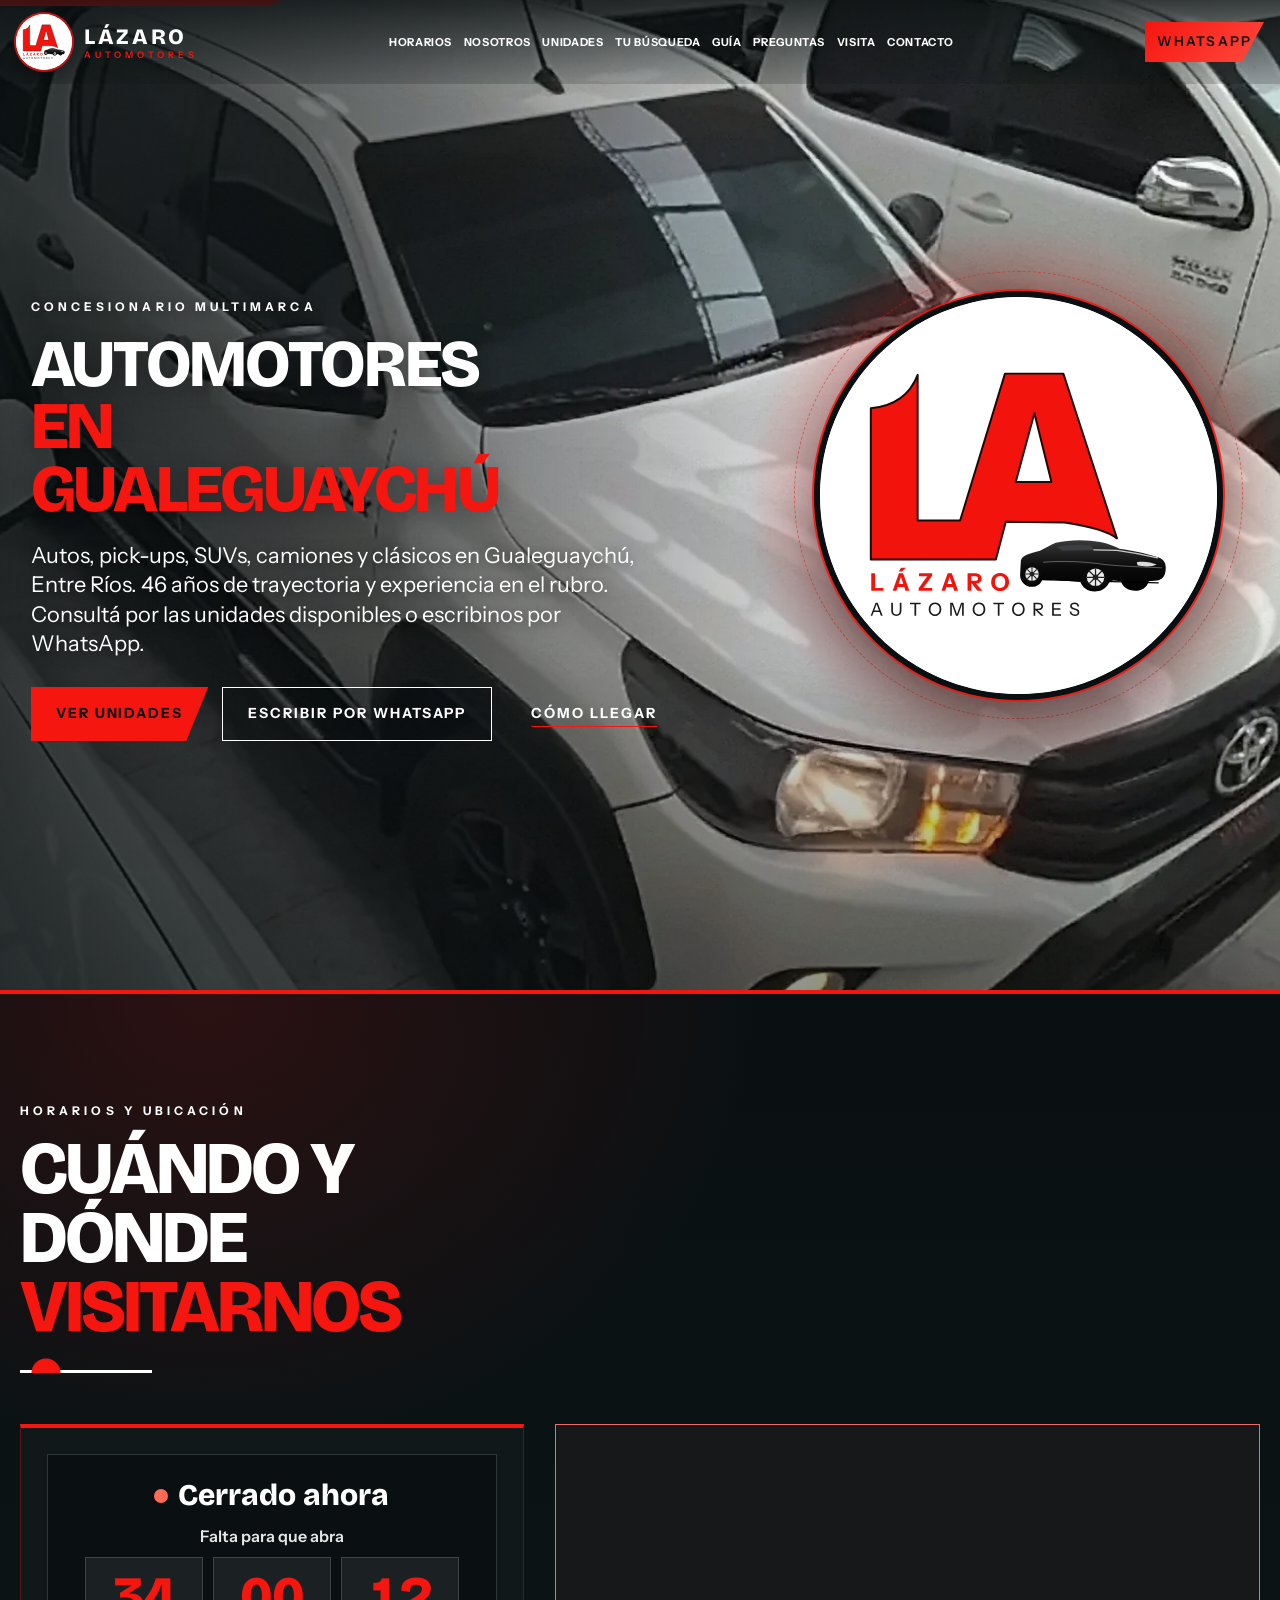
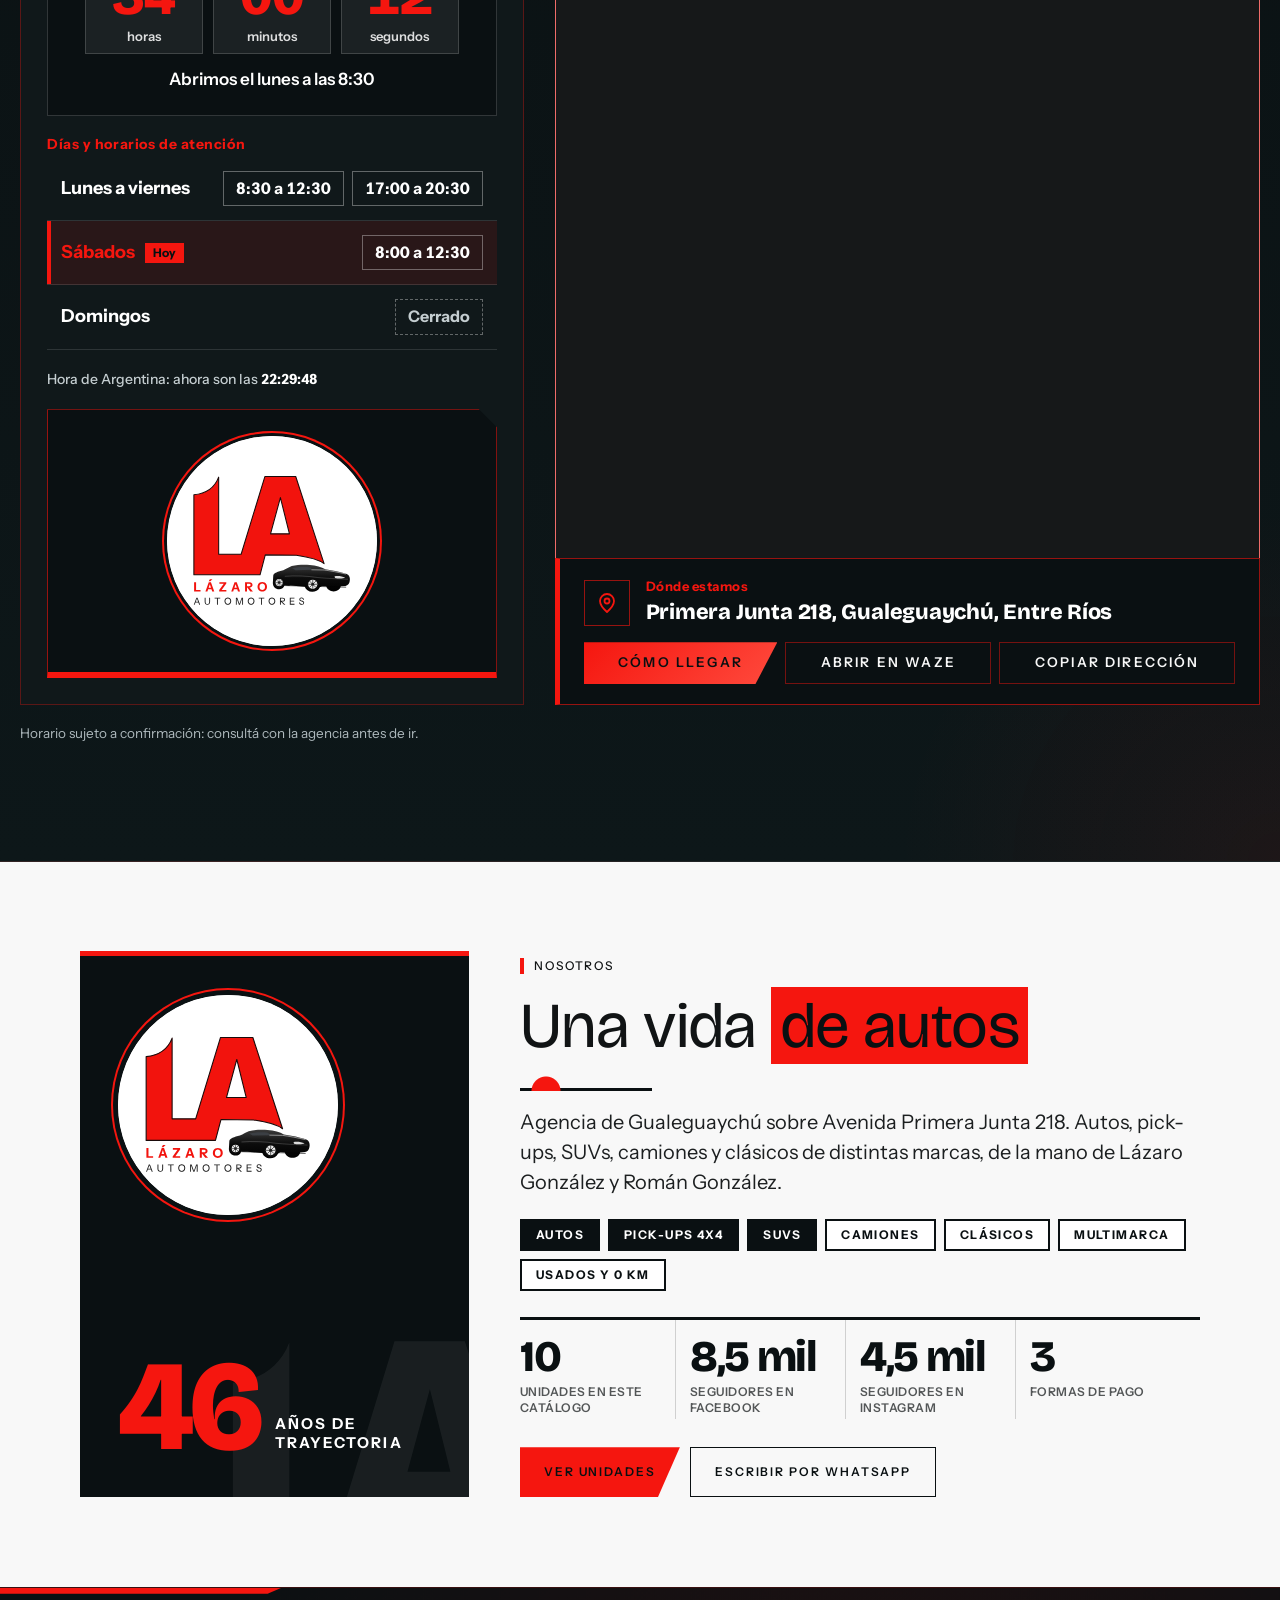
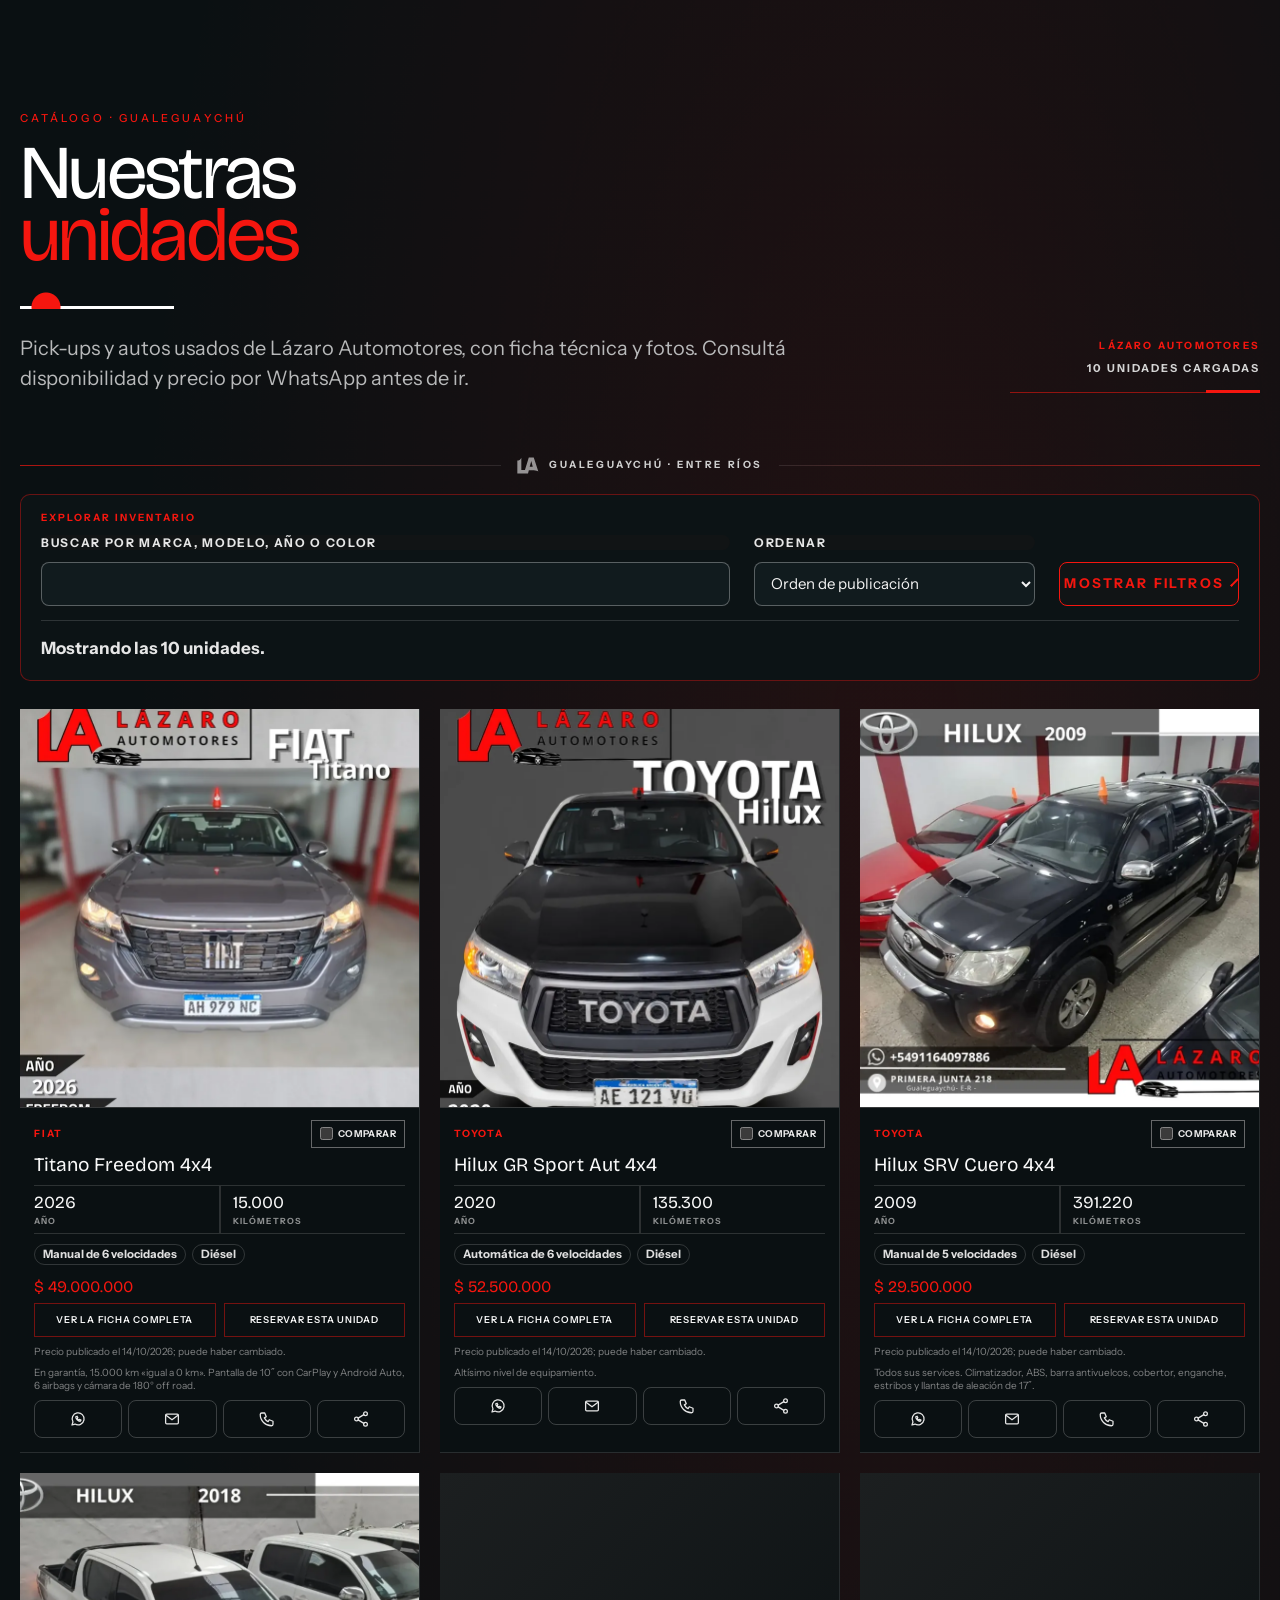
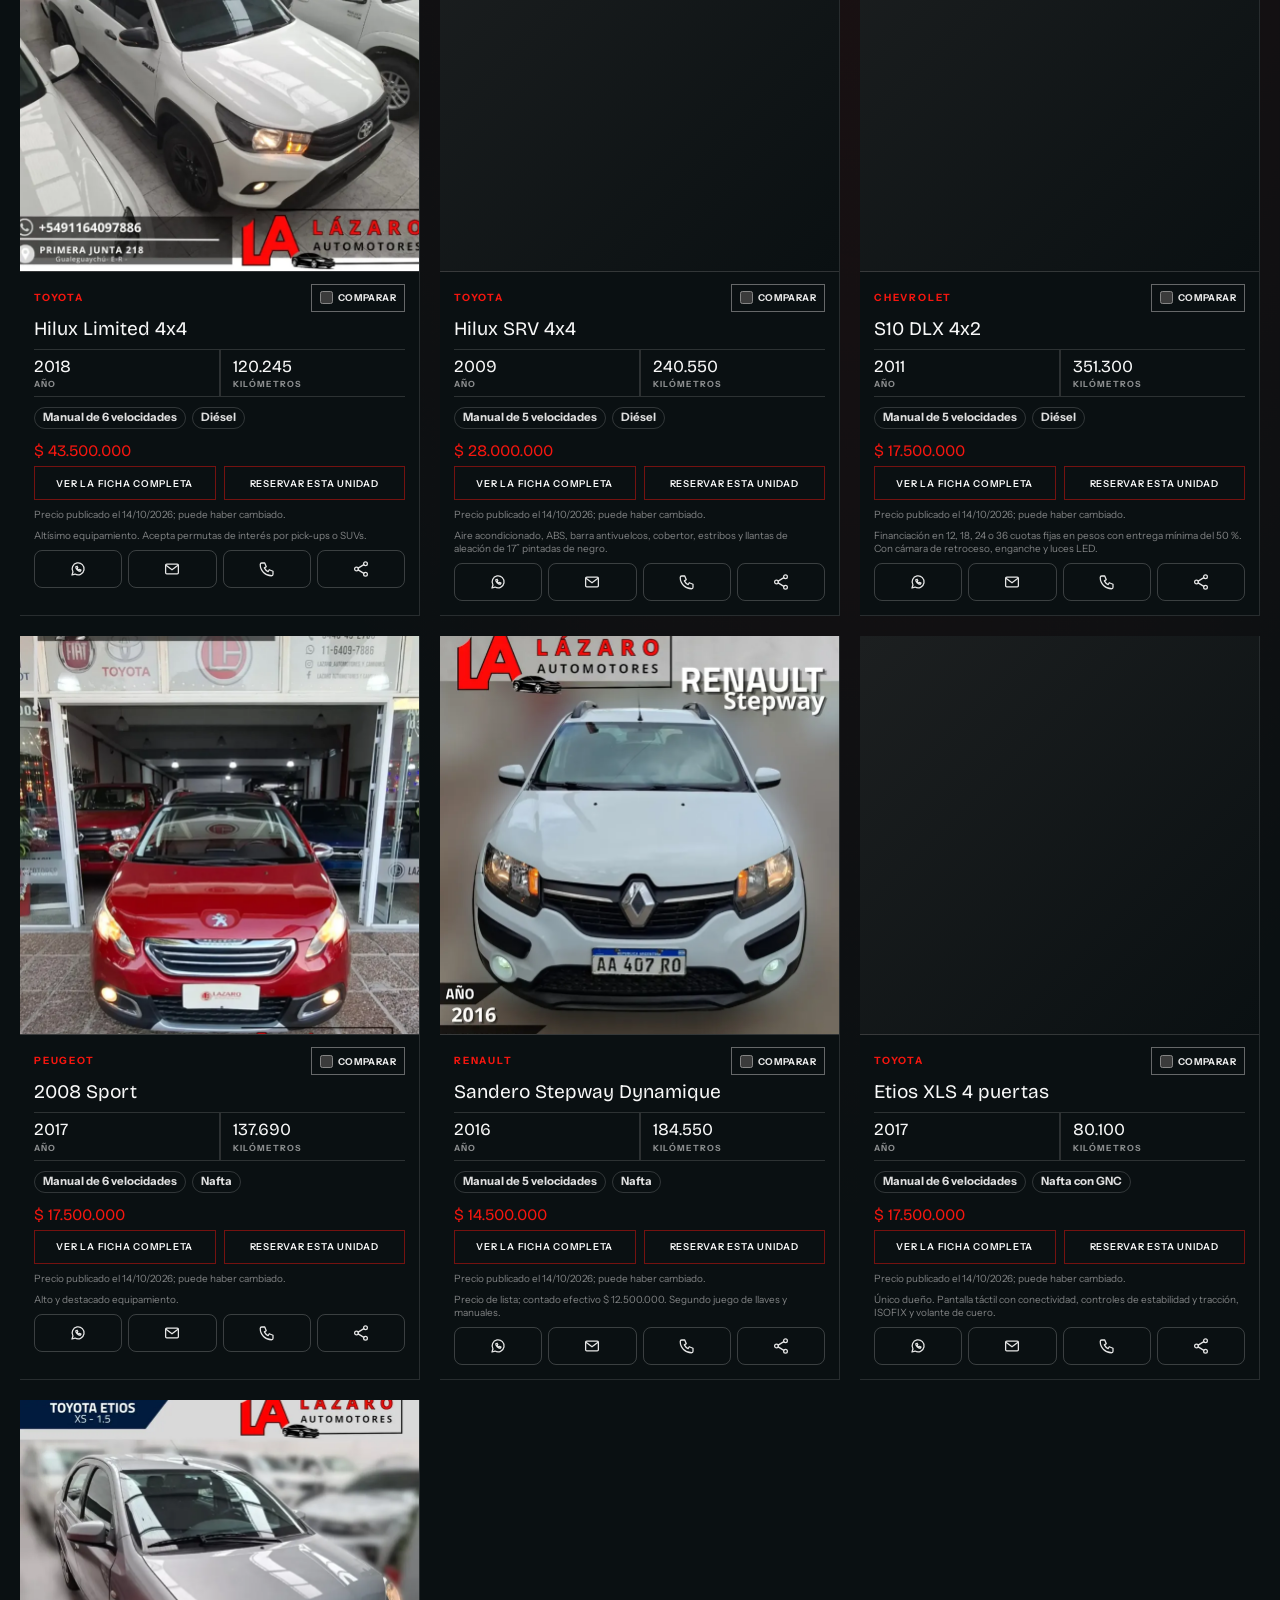
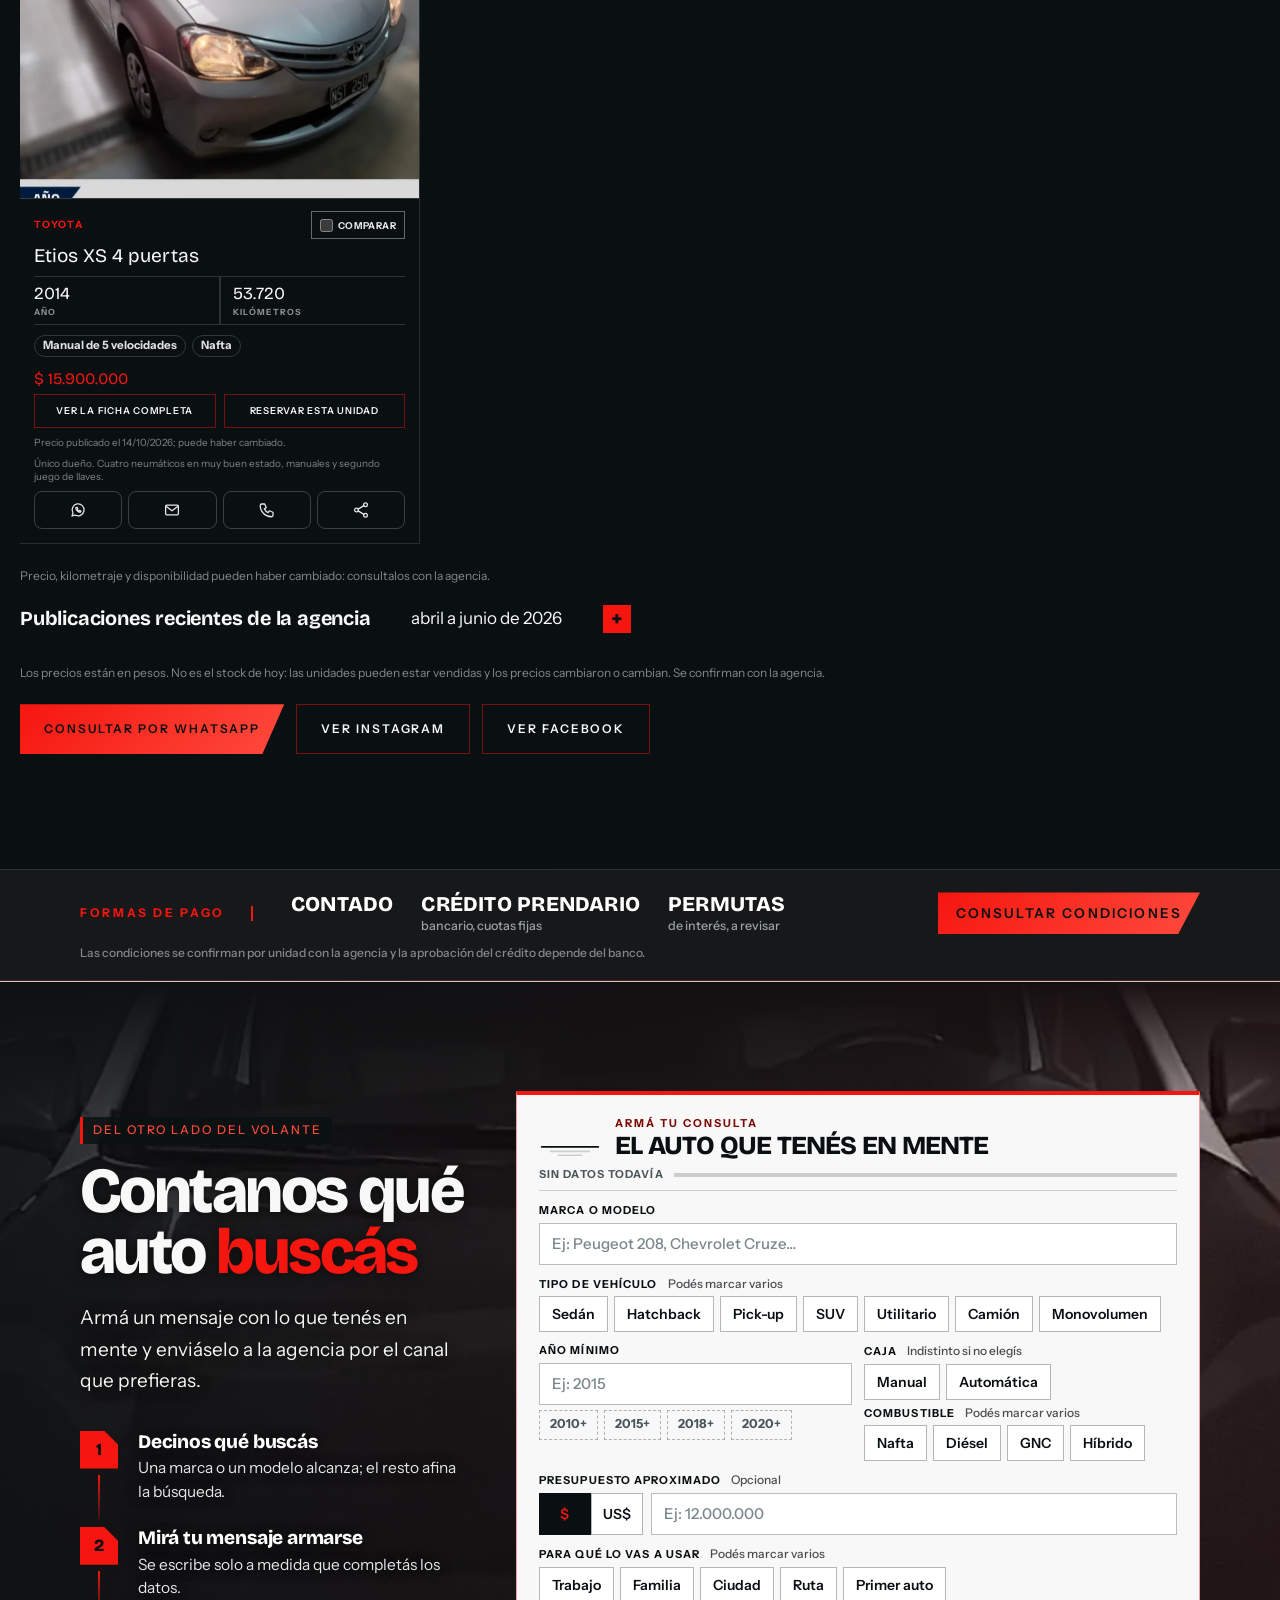
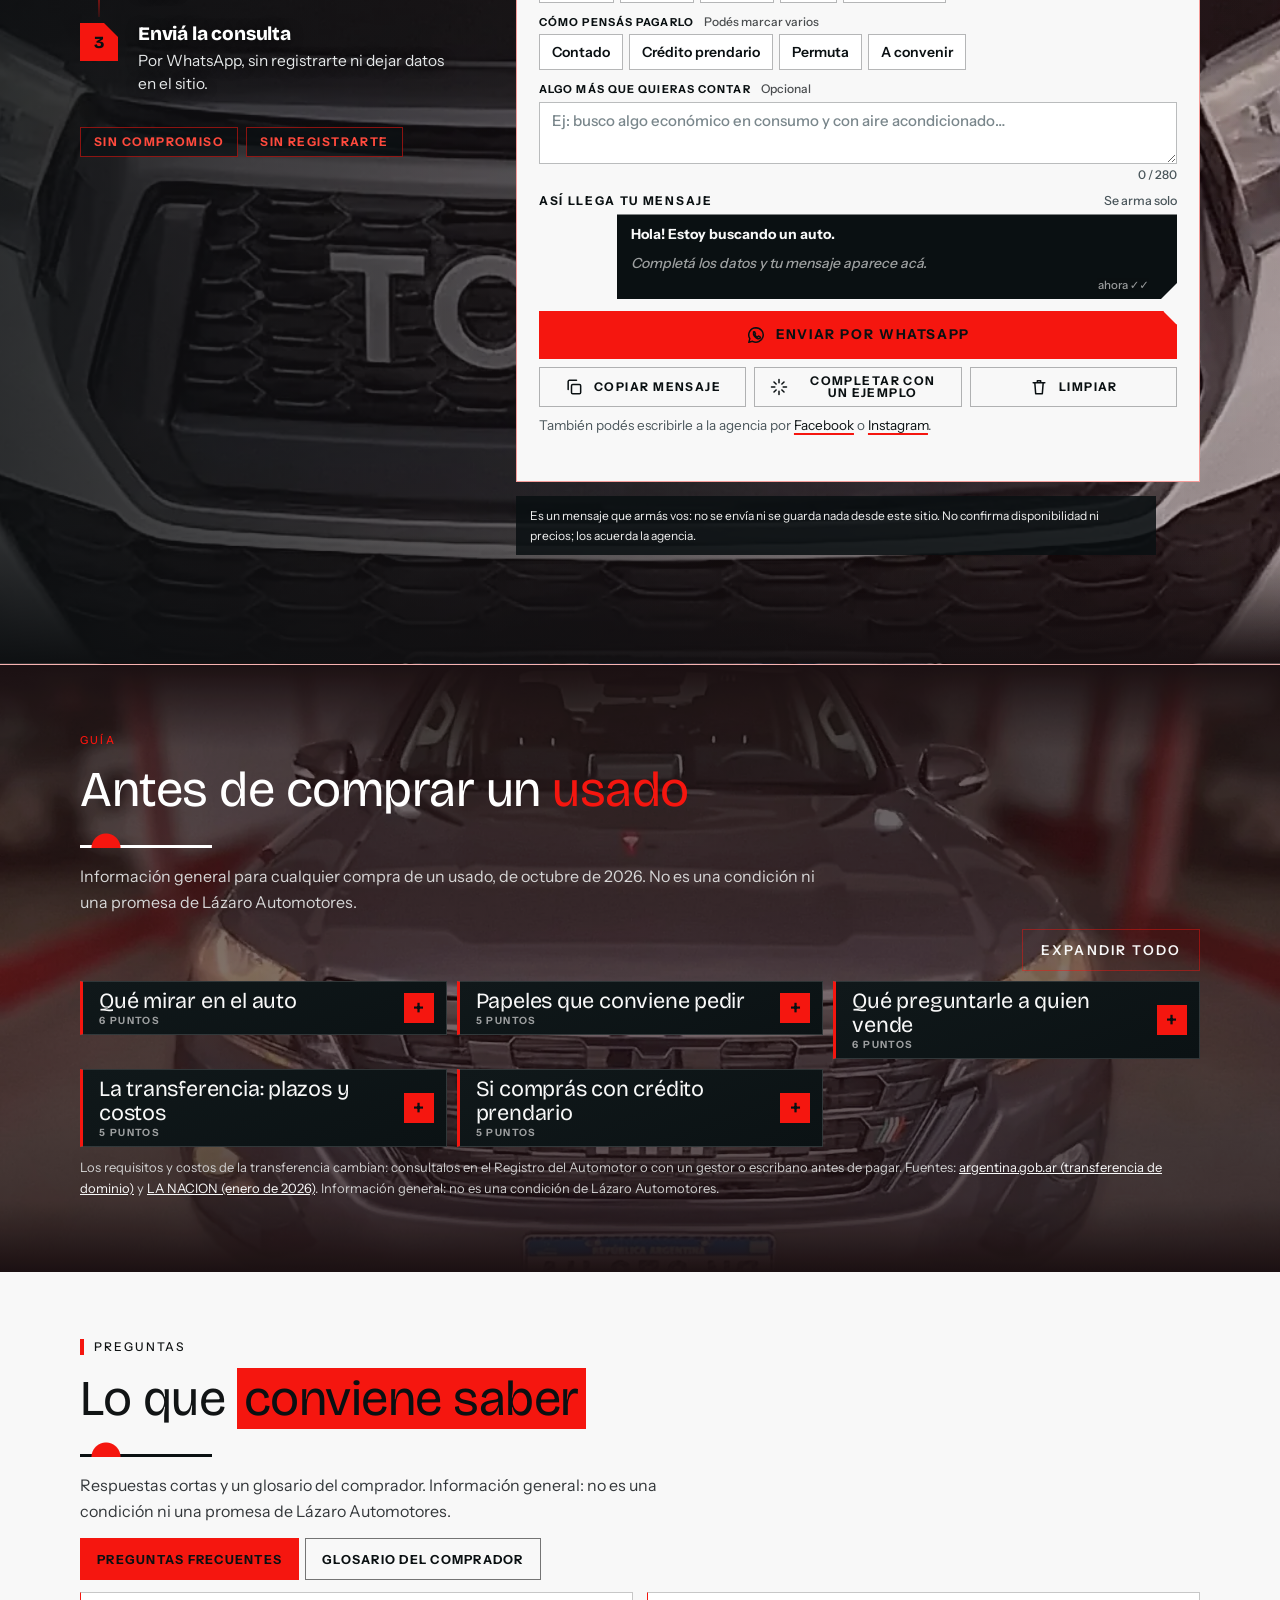
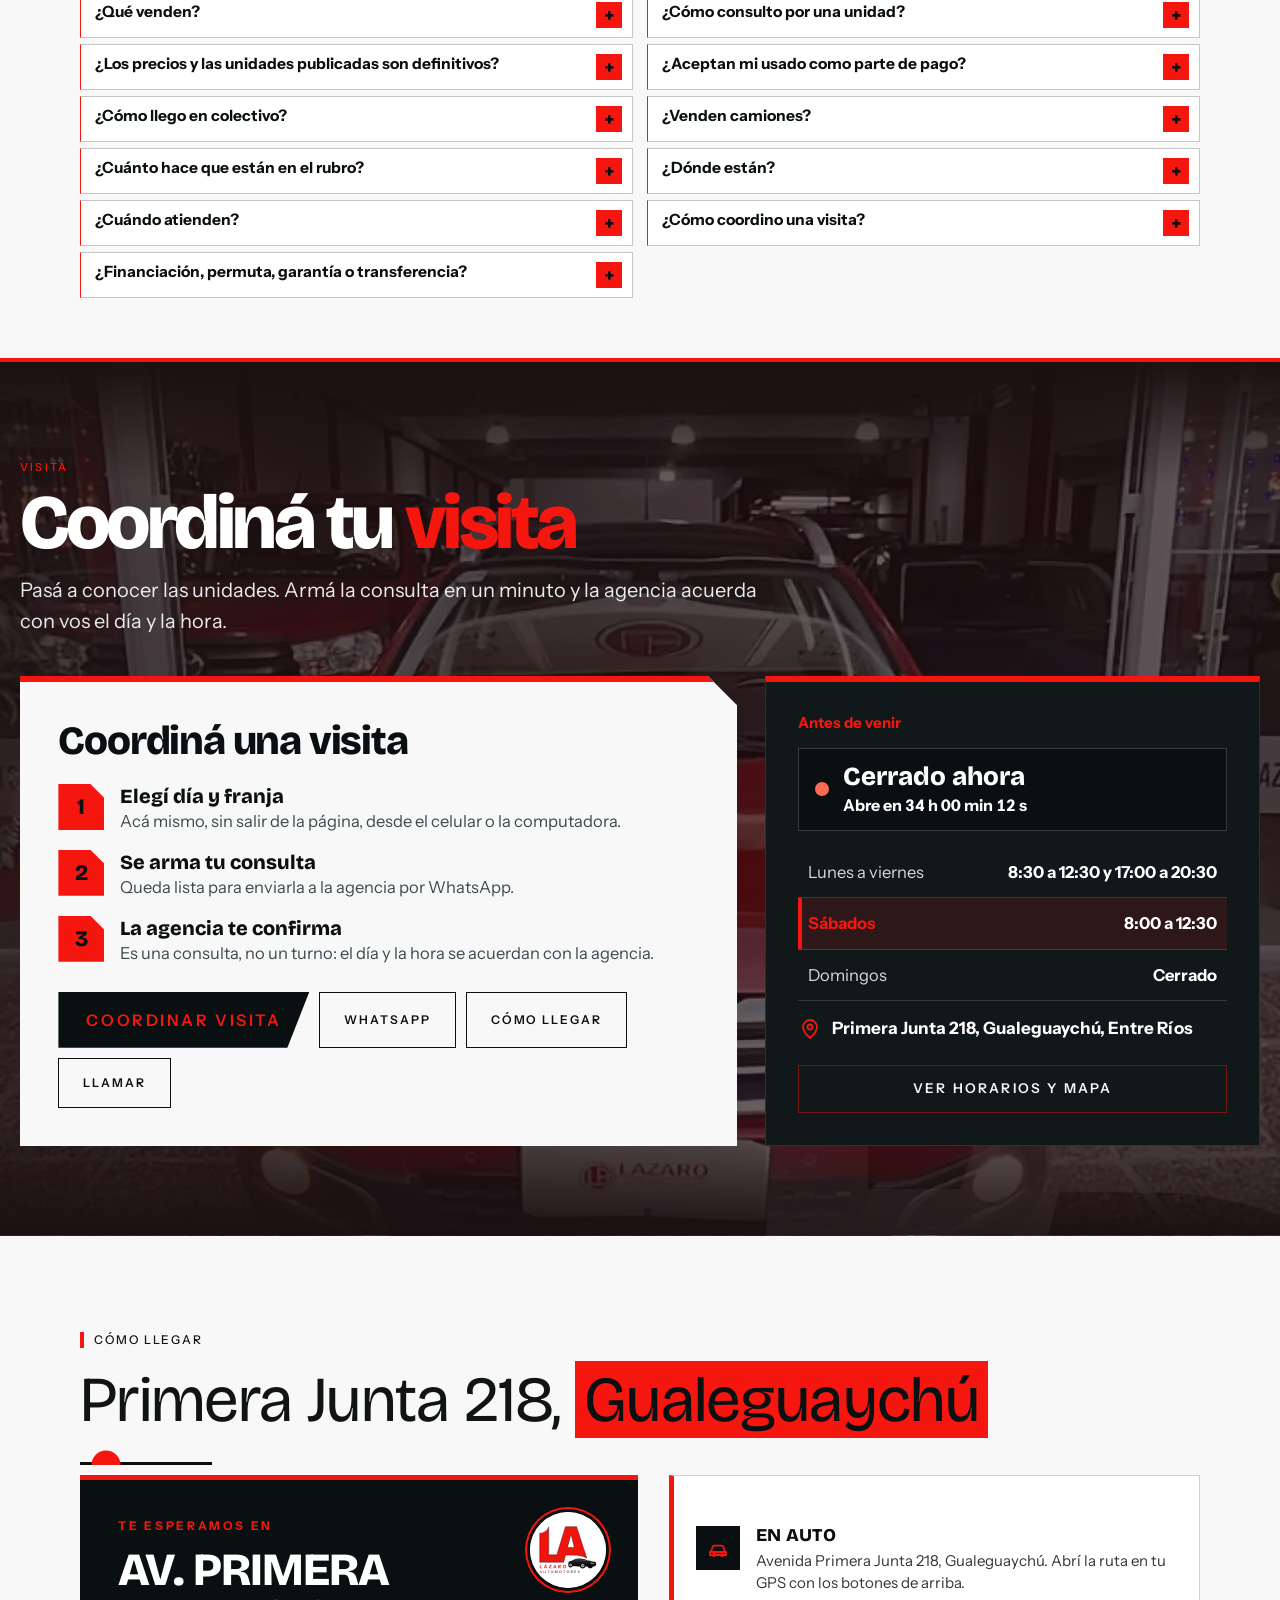
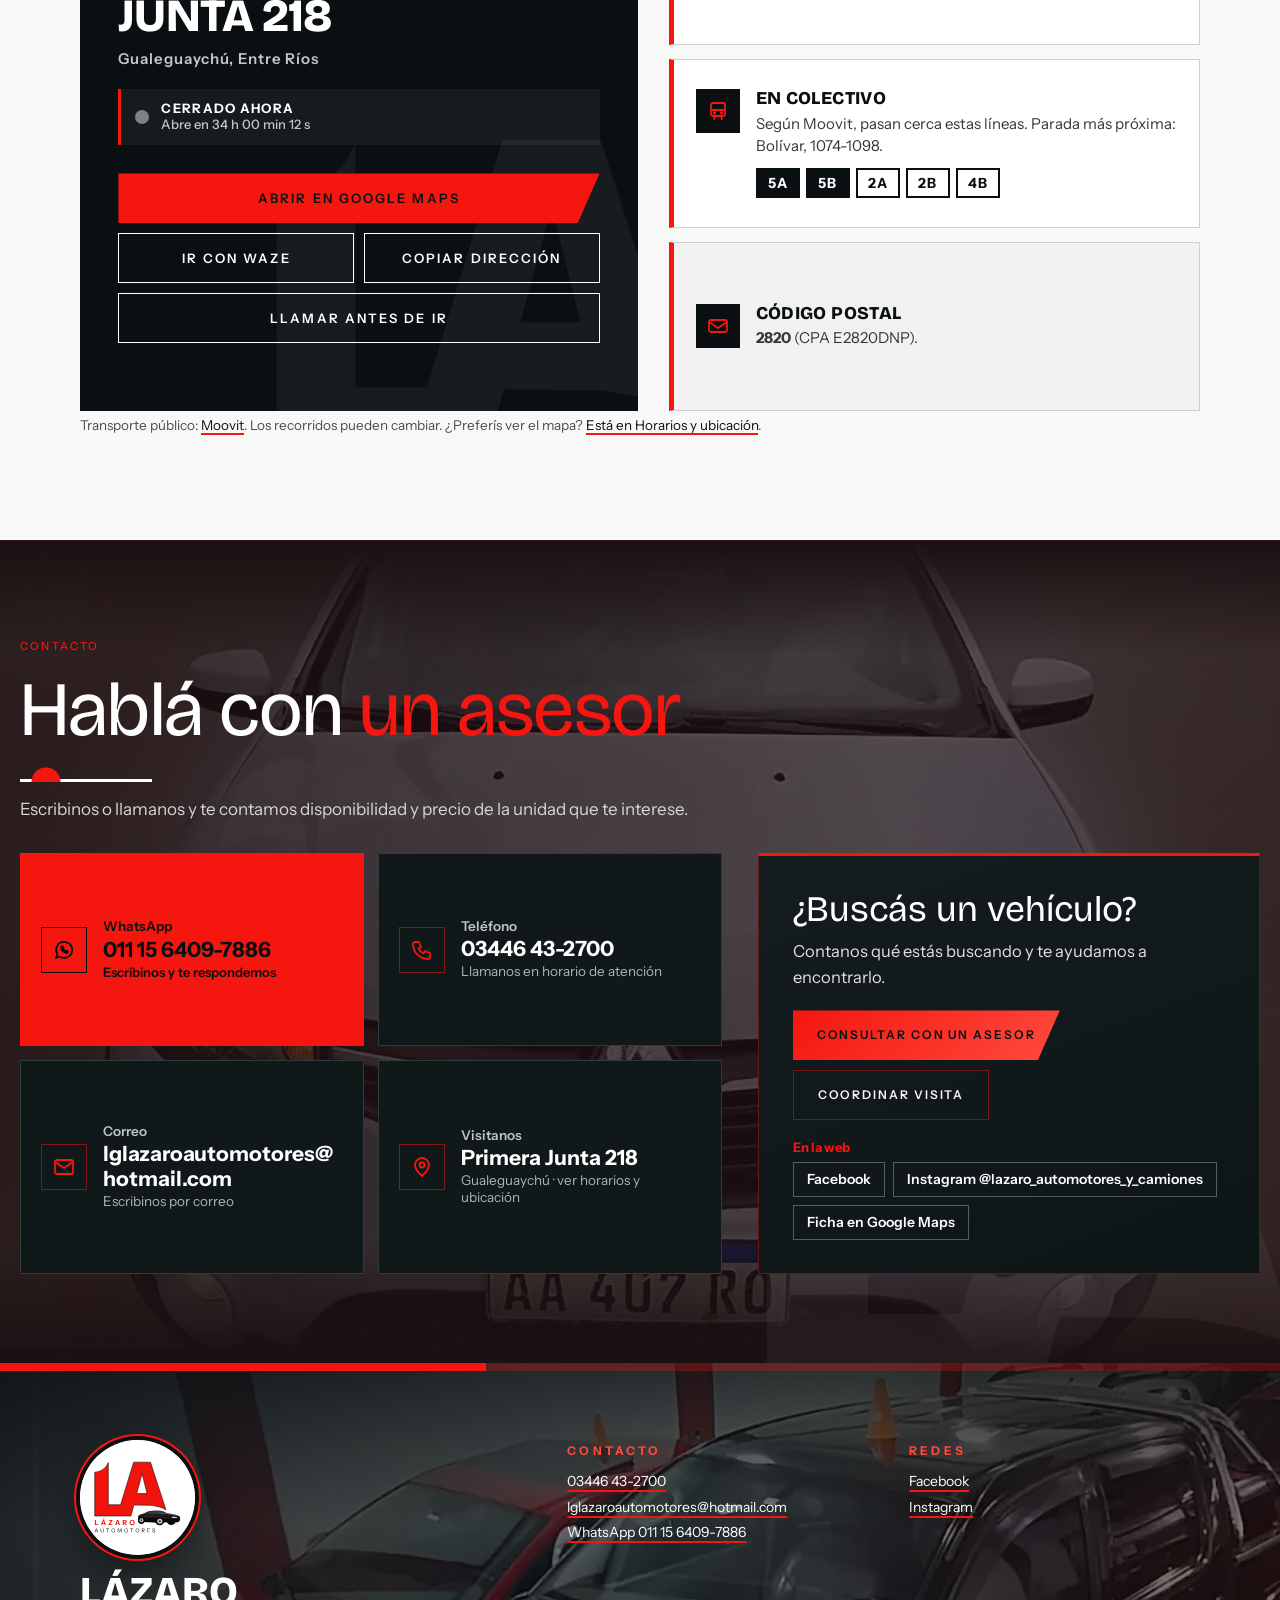
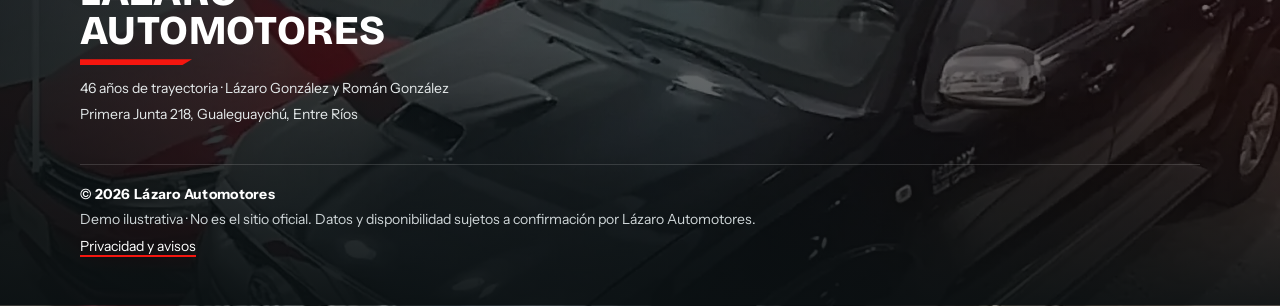
==== commit 01fbf4d9: "Add files via upload" ====
--- a/index.html
+++ b/index.html
@@ -26,7 +26,7 @@
 <link rel="stylesheet" href="css/horizonte-v72.css">
 <link rel="stylesheet" href="css/lazaro.css">
 <link rel="stylesheet" href="css/marca.css">
-<script type="application/ld+json">{"@context":"https://schema.org","@type":"AutoDealer","name":"Lázaro Automotores","alternateName":"Lázaro Automotores y Camiones","slogan":"Una vida de autos","description":"Agencia de autos, pick-ups, SUVs, camiones y clásicos en Gualeguaychú, Entre Ríos. 46 años de trayectoria.","paymentAccepted":"Efectivo, crédito prendario bancario, permuta","areaServed":"Gualeguaychú, Entre Ríos","address":{"@type":"PostalAddress","streetAddress":"Primera Junta 218","postalCode":"E2820","addressLocality":"Gualeguaychú","addressRegion":"Entre Ríos","addressCountry":"AR"},"sameAs":["https://www.facebook.com/lazaroautomotoresycamiones","https://www.instagram.com/lazaro_automotores_y_camiones/"],"geo":{"@type":"GeoCoordinates","latitude":-33.0056114,"longitude":-58.5214283},"telephone":"+543446432700","email":"lglazaroautomotores@hotmail.com","openingHoursSpecification":[{"@type":"OpeningHoursSpecification","dayOfWeek":["Monday","Tuesday","Wednesday","Thursday","Friday"],"opens":"08:30","closes":"12:30"},{"@type":"OpeningHoursSpecification","dayOfWeek":["Monday","Tuesday","Wednesday","Thursday","Friday"],"opens":"17:00","closes":"20:30"},{"@type":"OpeningHoursSpecification","dayOfWeek":"Saturday","opens":"08:00","closes":"12:30"}],"hasMap":"https://www.google.com/maps/place/Lazaro+Automotores/@-33.0057421,-58.5215153,17z/data=!4m17!1m8!3m7!1s0x95b00788edf01673:0x80b547a065cb1bb4!2sLazaro+Automotores!8m2!3d-33.0056114!4d-58.5214283!10e5!16s%2Fg%2F1tdr4hfn!3m7!1s0x95b00788edf01673:0x80b547a065cb1bb4!8m2!3d-33.0056114!4d-58.5214283!9m1!1b1!16s%2Fg%2F1tdr4hfn"}</script>
+<script type="application/ld+json">{"@context":"https://schema.org","@type":"AutoDealer","name":"Lázaro Automotores","alternateName":"Lázaro Automotores y Camiones","slogan":"Una vida de autos","description":"Agencia de autos, pick-ups, SUVs, camiones y clásicos en Gualeguaychú, Entre Ríos. 46 años de trayectoria.","paymentAccepted":"Efectivo, crédito prendario bancario, permuta","areaServed":"Gualeguaychú, Entre Ríos","address":{"@type":"PostalAddress","streetAddress":"Primera Junta 218","postalCode":"E2820","addressLocality":"Gualeguaychú","addressRegion":"Entre Ríos","addressCountry":"AR"},"sameAs":["https://www.facebook.com/lazaroautomotoresycamiones","https://www.instagram.com/lazaro_automotores_y_camiones/"],"geo":{"@type":"GeoCoordinates","latitude":-33.0056114,"longitude":-58.5214283},"telephone":"+543446432700","email":"lglazaroautomotores@hotmail.com","openingHoursSpecification":[{"@type":"OpeningHoursSpecification","dayOfWeek":["Monday","Tuesday","Wednesday","Thursday","Friday"],"opens":"08:30","closes":"12:30"},{"@type":"OpeningHoursSpecification","dayOfWeek":["Monday","Tuesday","Wednesday","Thursday","Friday"],"opens":"17:00","closes":"20:30"},{"@type":"OpeningHoursSpecification","dayOfWeek":"Saturday","opens":"08:00","closes":"12:30"}],"hasMap":"https://www.google.com/maps/place/Lazaro+Automotores/@-33.0057421,-58.5215153,17z/data=!4m15!1m8!3m7!1s0x95b00788edf01673:0x80b547a065cb1bb4!2sLazaro+Automotores!8m2!3d-33.0056114!4d-58.5214283!10e5!16s%2Fg%2F1tdr4hfn!3m5!1s0x95b00788edf01673:0x80b547a065cb1bb4!8m2!3d-33.0056114!4d-58.5214283!16s%2Fg%2F1tdr4hfn?entry=ttu&g_ep=EgoyMDI2MTAxMy4wIKXMDSoASAFQAw%3D%3D"}</script>
 <script defer src="js/secciones.js"></script>
 <script defer src="js/mapa.js"></script>
 <script defer src="js/horarios.js"></script>
@@ -49,7 +49,7 @@
 <p class="ey">Concesionario multimarca</p>
 <h1><span class="sr">Lázaro Automotores: </span>Automotores <em>en Gualeguaychú</em></h1>
 <p class="lead">Autos, pick-ups, SUVs, camiones y clásicos en Gualeguaychú, Entre Ríos. 46 años de trayectoria y experiencia en el rubro. Consultá por las unidades disponibles o escribinos por WhatsApp.</p>
-<div class="row"><a class="btn p" href="#unidades">Ver unidades</a><a class="btn" href="https://wa.me/5491164097886?text=Hola!%20Quiero%20consultar%20por%20las%20unidades%20disponibles." target="_blank" rel="noopener noreferrer">Escribir por WhatsApp</a><a class="btn lnk" href="https://www.google.com/maps/place/Lazaro+Automotores/@-33.0057421,-58.5215153,17z/data=!4m17!1m8!3m7!1s0x95b00788edf01673:0x80b547a065cb1bb4!2sLazaro+Automotores!8m2!3d-33.0056114!4d-58.5214283!10e5!16s%2Fg%2F1tdr4hfn!3m7!1s0x95b00788edf01673:0x80b547a065cb1bb4!8m2!3d-33.0056114!4d-58.5214283!9m1!1b1!16s%2Fg%2F1tdr4hfn" target="_blank" rel="noopener noreferrer">Cómo llegar</a></div></div>
+<div class="row"><a class="btn p" href="#unidades">Ver unidades</a><a class="btn" href="https://wa.me/5491164097886?text=Hola!%20Quiero%20consultar%20por%20las%20unidades%20disponibles." target="_blank" rel="noopener noreferrer">Escribir por WhatsApp</a><a class="btn lnk" href="https://www.google.com/maps/place/Lazaro+Automotores/@-33.0057421,-58.5215153,17z/data=!4m15!1m8!3m7!1s0x95b00788edf01673:0x80b547a065cb1bb4!2sLazaro+Automotores!8m2!3d-33.0056114!4d-58.5214283!10e5!16s%2Fg%2F1tdr4hfn!3m5!1s0x95b00788edf01673:0x80b547a065cb1bb4!8m2!3d-33.0056114!4d-58.5214283!16s%2Fg%2F1tdr4hfn?entry=ttu&amp;g_ep=EgoyMDI2MTAxMy4wIKXMDSoASAFQAw%3D%3D" target="_blank" rel="noopener noreferrer">Cómo llegar</a></div></div>
 <div class="hx-badge" aria-hidden="true"><span class="hx-badge-ring"></span><img src="images/logo-lazaro-badge.svg" width="460" height="460" alt="" decoding="async" fetchpriority="high"></div>
 <a class="hx-down" href="#unidades">Explorá las unidades</a>
 </div>
@@ -70,12 +70,12 @@
 <div class="hz-brand"><img src="images/logo-lazaro-badge.svg" width="230" height="230" alt="Lázaro Automotores" loading="lazy" decoding="async"></div>
 </div>
 <div class="hz-mapwrap">
-<div class="hz-map" id="mapa" data-lat="-33.0056114" data-lng="-58.5214283" data-nombre="Lázaro Automotores" data-dir="Primera Junta 218, Gualeguaychú, Entre Ríos" data-gmaps="https://www.google.com/maps/place/Lazaro+Automotores/@-33.0057421,-58.5215153,17z/data=!4m17!1m8!3m7!1s0x95b00788edf01673:0x80b547a065cb1bb4!2sLazaro+Automotores!8m2!3d-33.0056114!4d-58.5214283!10e5!16s%2Fg%2F1tdr4hfn!3m7!1s0x95b00788edf01673:0x80b547a065cb1bb4!8m2!3d-33.0056114!4d-58.5214283!9m1!1b1!16s%2Fg%2F1tdr4hfn" data-leaflet="js/vendor/leaflet.js" data-css="js/vendor/leaflet.css">
+<div class="hz-map" id="mapa" data-lat="-33.0056114" data-lng="-58.5214283" data-nombre="Lázaro Automotores" data-dir="Primera Junta 218, Gualeguaychú, Entre Ríos" data-gmaps="https://www.google.com/maps/place/Lazaro+Automotores/@-33.0057421,-58.5215153,17z/data=!4m15!1m8!3m7!1s0x95b00788edf01673:0x80b547a065cb1bb4!2sLazaro+Automotores!8m2!3d-33.0056114!4d-58.5214283!10e5!16s%2Fg%2F1tdr4hfn!3m5!1s0x95b00788edf01673:0x80b547a065cb1bb4!8m2!3d-33.0056114!4d-58.5214283!16s%2Fg%2F1tdr4hfn?entry=ttu&amp;g_ep=EgoyMDI2MTAxMy4wIKXMDSoASAFQAw%3D%3D" data-leaflet="js/vendor/leaflet.js" data-css="js/vendor/leaflet.css">
 <div class="hz-map-v" role="region" aria-label="Mapa con la ubicación de Lázaro Automotores"></div>
-<div class="hz-map-ph" data-mapa-ph><span class="hz-map-ic"><svg viewBox="0 0 24 24" aria-hidden="true"><path d="M12 21s-7-6.2-7-11a7 7 0 0 1 14 0c0 4.8-7 11-7 11z"/><circle cx="12" cy="10" r="2.5"/></svg></span><p>Mapa de Gualeguaychú</p><div class="row"><button class="btn p sm" type="button" data-mapa-abrir hidden>Ver mapa</button><a class="btn sm" href="https://www.google.com/maps/place/Lazaro+Automotores/@-33.0057421,-58.5215153,17z/data=!4m17!1m8!3m7!1s0x95b00788edf01673:0x80b547a065cb1bb4!2sLazaro+Automotores!8m2!3d-33.0056114!4d-58.5214283!10e5!16s%2Fg%2F1tdr4hfn!3m7!1s0x95b00788edf01673:0x80b547a065cb1bb4!8m2!3d-33.0056114!4d-58.5214283!9m1!1b1!16s%2Fg%2F1tdr4hfn" target="_blank" rel="noopener noreferrer">Abrir en Google Maps</a></div><p class="map-m src" role="status" aria-live="polite"></p></div>
+<div class="hz-map-ph" data-mapa-ph><span class="hz-map-ic"><svg viewBox="0 0 24 24" aria-hidden="true"><path d="M12 21s-7-6.2-7-11a7 7 0 0 1 14 0c0 4.8-7 11-7 11z"/><circle cx="12" cy="10" r="2.5"/></svg></span><p>Mapa de Gualeguaychú</p><div class="row"><button class="btn p sm" type="button" data-mapa-abrir hidden>Ver mapa</button><a class="btn sm" href="https://www.google.com/maps/place/Lazaro+Automotores/@-33.0057421,-58.5215153,17z/data=!4m15!1m8!3m7!1s0x95b00788edf01673:0x80b547a065cb1bb4!2sLazaro+Automotores!8m2!3d-33.0056114!4d-58.5214283!10e5!16s%2Fg%2F1tdr4hfn!3m5!1s0x95b00788edf01673:0x80b547a065cb1bb4!8m2!3d-33.0056114!4d-58.5214283!16s%2Fg%2F1tdr4hfn?entry=ttu&amp;g_ep=EgoyMDI2MTAxMy4wIKXMDSoASAFQAw%3D%3D" target="_blank" rel="noopener noreferrer">Abrir en Google Maps</a></div><p class="map-m src" role="status" aria-live="polite"></p></div>
 </div>
 <div class="hz-addr"><div class="hz-addr-t"><span class="hz-addr-i"><svg viewBox="0 0 24 24" aria-hidden="true"><path d="M12 21s-7-6.2-7-11a7 7 0 0 1 14 0c0 4.8-7 11-7 11z"/><circle cx="12" cy="10" r="2.5"/></svg></span><div><p class="hz-k">Dónde estamos</p><p class="hz-a">Primera Junta 218, Gualeguaychú, Entre Ríos</p></div></div>
-<div class="row"><a class="btn p sm" href="https://www.google.com/maps/place/Lazaro+Automotores/@-33.0057421,-58.5215153,17z/data=!4m17!1m8!3m7!1s0x95b00788edf01673:0x80b547a065cb1bb4!2sLazaro+Automotores!8m2!3d-33.0056114!4d-58.5214283!10e5!16s%2Fg%2F1tdr4hfn!3m7!1s0x95b00788edf01673:0x80b547a065cb1bb4!8m2!3d-33.0056114!4d-58.5214283!9m1!1b1!16s%2Fg%2F1tdr4hfn" target="_blank" rel="noopener noreferrer">Cómo llegar</a><a class="btn sm" href="https://waze.com/ul?ll=-33.0056114,-58.5214283&amp;navigate=yes" target="_blank" rel="noopener noreferrer">Abrir en Waze</a><button class="btn sm" type="button" data-copiar="Primera Junta 218, Gualeguaychú, Entre Ríos" hidden>Copiar dirección</button></div></div>
+<div class="row"><a class="btn p sm" href="https://www.google.com/maps/place/Lazaro+Automotores/@-33.0057421,-58.5215153,17z/data=!4m15!1m8!3m7!1s0x95b00788edf01673:0x80b547a065cb1bb4!2sLazaro+Automotores!8m2!3d-33.0056114!4d-58.5214283!10e5!16s%2Fg%2F1tdr4hfn!3m5!1s0x95b00788edf01673:0x80b547a065cb1bb4!8m2!3d-33.0056114!4d-58.5214283!16s%2Fg%2F1tdr4hfn?entry=ttu&amp;g_ep=EgoyMDI2MTAxMy4wIKXMDSoASAFQAw%3D%3D" target="_blank" rel="noopener noreferrer">Cómo llegar</a><a class="btn sm" href="https://waze.com/ul?ll=-33.0056114,-58.5214283&amp;navigate=yes" target="_blank" rel="noopener noreferrer">Abrir en Waze</a><button class="btn sm" type="button" data-copiar="Primera Junta 218, Gualeguaychú, Entre Ríos" hidden>Copiar dirección</button></div></div>
 </div>
 </div>
 <p class="src hz-src">Horario sujeto a confirmación: consultá con la agencia antes de ir.</p>
@@ -190,7 +190,7 @@
 </li>
 </ul>
 <script type="application/json" id="cat-data">[{"i":0,"titulo":"Fiat Titano Freedom 4x4","media":[{"src":"images/unidades/titano-1.webp","srcset":"","alt":"Fiat Titano Freedom 4x4 2026, foto 1 de 2","tipo":"","width":800,"height":1000},{"src":"images/unidades/titano-2.webp","srcset":"","alt":"Fiat Titano Freedom 4x4 2026, foto 2 de 2","tipo":"","width":800,"height":1000}],"marca":"Fiat","modelo":"Titano","cilindrada":"2.2 (200 HP)","version":"Freedom 4x4","anio":2026,"km":15000,"carroceria":"Pick-up","id":"fiat-titano-freedom-2026","nota":"En garantía, 15.000 km «igual a 0 km». Como nueva. Versión Freedom 4x4 con selector 2H/4H/4L. Equipamiento: tablero digital de 4,2″, volante multifunción, levantavidrios eléctricos en las 4 plazas, espejos eléctricos con luces, pantalla multimedia táctil de 10″ con Apple CarPlay y Android Auto, climatizador manual, tercer apoyacabezas trasero, detalles cromados, cámara de retroceso con guías dinámicas y sensores de estacionamiento traseros, controles de estabilidad y tracción, control de velocidad crucero, asistente de arranque en pendientes y control de descenso, ABS con asistencia al frenado de emergencia, 6 airbags, anclajes ISOFIX con top tether, cobertor de caja, cubrecaja rígida y retráctil, enganche, estribos, faros antinieblas delanteros con función de giro, llantas de aleación diamantadas de 17″ y cierre centralizado con comando a distancia y alarma perimétrica. Destacado: cámara de 180° off road en el espejo derecho. Acepta permutas de interés. Financiación bancaria mediante créditos prendarios en cuotas fijas.","publicado":null,"hrefFin":"https://wa.me/5491164097886?text=Hola!%20Quiero%20consultar%20financiaci%C3%B3n%20para%20el%20Fiat%20Titano%20Freedom%204x4%202026.","hrefVisita":"https://wa.me/5491164097886?text=Hola!%20Quiero%20coordinar%20una%20visita%20y%20prueba%20de%20manejo%20del%20Fiat%20Titano%20Freedom%204x4%202026.","mail":"mailto:lglazaroautomotores@hotmail.com?subject=Consulta%20por%20Fiat%20Titano%20Freedom%204x4%202026&body=Hola!%20Me%20interesa%20el%20Fiat%20Titano%20Freedom%204x4%202026.%20%C2%BFMe%20pasan%20disponibilidad%2C%20precio%20y%20formas%20de%20pago%3F%20Gracias.","transmision":"Manual de 6 velocidades","combustible":"Diésel","color":null,"sw":null,"precio":{"moneda":"ARS","monto":49000000,"fecha":"2026-10-14"},"url":"https://www.instagram.com/lazaro_automotores_y_camiones/","href":"https://wa.me/5491164097886?text=Hola!%20Me%20interesa%20el%20Fiat%20Titano%20Freedom%204x4%202026."},{"i":1,"titulo":"Toyota Hilux GR Sport Aut 4x4","media":[{"src":"images/unidades/hilux-2020-gr-sport-1.webp","srcset":"","alt":"Toyota Hilux GR Sport 2020, foto 1 de 4","tipo":"","width":800,"height":1000},{"src":"images/unidades/hilux-2020-gr-sport-2.webp","srcset":"","alt":"Toyota Hilux GR Sport 2020, foto 2 de 4","tipo":"","width":800,"height":1000},{"src":"images/unidades/hilux-2020-gr-sport-3.webp","srcset":"","alt":"Toyota Hilux GR Sport 2020, foto 3 de 4","tipo":"","width":563,"height":1000},{"src":"images/unidades/hilux-2020-gr-sport-4.webp","srcset":"","alt":"Toyota Hilux GR Sport 2020, foto 4 de 4","tipo":"","width":563,"height":1000}],"marca":"Toyota","modelo":"Hilux","cilindrada":"2.8 (177 HP)","version":"GR Sport Aut 4x4","anio":2020,"km":135300,"carroceria":"Pick-up","id":"toyota-hilux-gr-sport-2020","nota":"Altísimo nivel de equipamiento. Excelente estado. Acepta permutas de interés. Financiación bancaria mediante créditos prendarios en cuotas fijas.","publicado":null,"hrefFin":"https://wa.me/5491164097886?text=Hola!%20Quiero%20consultar%20financiaci%C3%B3n%20para%20el%20Toyota%20Hilux%20GR%20Sport%20Aut%204x4%202020.","hrefVisita":"https://wa.me/5491164097886?text=Hola!%20Quiero%20coordinar%20una%20visita%20y%20prueba%20de%20manejo%20del%20Toyota%20Hilux%20GR%20Sport%20Aut%204x4%202020.","mail":"mailto:lglazaroautomotores@hotmail.com?subject=Consulta%20por%20Toyota%20Hilux%20GR%20Sport%20Aut%204x4%202020&body=Hola!%20Me%20interesa%20el%20Toyota%20Hilux%20GR%20Sport%20Aut%204x4%202020.%20%C2%BFMe%20pasan%20disponibilidad%2C%20precio%20y%20formas%20de%20pago%3F%20Gracias.","transmision":"Automática de 6 velocidades","combustible":"Diésel","color":null,"sw":null,"precio":{"moneda":"ARS","monto":52500000,"fecha":"2026-10-14"},"url":"https://www.instagram.com/lazaro_automotores_y_camiones/","href":"https://wa.me/5491164097886?text=Hola!%20Me%20interesa%20el%20Toyota%20Hilux%20GR%20Sport%20Aut%204x4%202020."},{"i":2,"titulo":"Toyota Hilux SRV Cuero 4x4","media":[{"src":"images/unidades/hilux-2009-srv-cuero-1.webp","srcset":"","alt":"Toyota Hilux SRV Cuero 4x4 2009, foto 1 de 3","tipo":"","width":1000,"height":838},{"src":"images/unidades/hilux-2009-srv-cuero-2.webp","srcset":"","alt":"Toyota Hilux SRV Cuero 4x4 2009, foto 2 de 3","tipo":"","width":1000,"height":838},{"src":"images/unidades/hilux-2009-srv-cuero-3.webp","srcset":"","alt":"Toyota Hilux SRV Cuero 4x4 2009, foto 3 de 3","tipo":"","width":563,"height":1000}],"marca":"Toyota","modelo":"Hilux","cilindrada":"3.0 (163 HP)","version":"SRV Cuero 4x4","anio":2009,"km":391220,"carroceria":"Pick-up","id":"toyota-hilux-srv-cuero-2009","nota":"Todos sus services. Excelente estado. Alto nivel de equipamiento: dirección asistida, climatizador, doble airbag frontal, ABS, audio con MP3, levantavidrios en las 4 plazas, espejos eléctricos, apertura interna del tanque, volante multifunción, sensores de estacionamiento traseros, detalles cromados, deflectores en ventanillas, barra antivuelcos, cobertor, portón de caja con cerradura, enganche, estribos, llantas de aleación de 17″, faros antinieblas y cierre centralizado. Acepta permutas de interés. Financiación con créditos prendarios en cuotas fijas.","publicado":null,"hrefFin":"https://wa.me/5491164097886?text=Hola!%20Quiero%20consultar%20financiaci%C3%B3n%20para%20el%20Toyota%20Hilux%20SRV%20Cuero%204x4%202009.","hrefVisita":"https://wa.me/5491164097886?text=Hola!%20Quiero%20coordinar%20una%20visita%20y%20prueba%20de%20manejo%20del%20Toyota%20Hilux%20SRV%20Cuero%204x4%202009.","mail":"mailto:lglazaroautomotores@hotmail.com?subject=Consulta%20por%20Toyota%20Hilux%20SRV%20Cuero%204x4%202009&body=Hola!%20Me%20interesa%20el%20Toyota%20Hilux%20SRV%20Cuero%204x4%202009.%20%C2%BFMe%20pasan%20disponibilidad%2C%20precio%20y%20formas%20de%20pago%3F%20Gracias.","transmision":"Manual de 5 velocidades","combustible":"Diésel","color":null,"sw":null,"precio":{"moneda":"ARS","monto":29500000,"fecha":"2026-10-14"},"url":"https://www.instagram.com/lazaro_automotores_y_camiones/","href":"https://wa.me/5491164097886?text=Hola!%20Me%20interesa%20el%20Toyota%20Hilux%20SRV%20Cuero%204x4%202009."},{"i":3,"titulo":"Toyota Hilux Limited 4x4","media":[{"src":"images/unidades/hilux-2018-limited-1.webp","srcset":"","alt":"Toyota Hilux Limited 4x4 2018, foto 1 de 4","tipo":"","width":1000,"height":838},{"src":"images/unidades/hilux-2018-limited-2.webp","srcset":"","alt":"Toyota Hilux Limited 4x4 2018, foto 2 de 4","tipo":"","width":1000,"height":838},{"src":"images/unidades/hilux-2018-limited-3.webp","srcset":"","alt":"Toyota Hilux Limited 4x4 2018, foto 3 de 4","tipo":"","width":563,"height":1000},{"src":"images/unidades/hilux-2018-limited-4.webp","srcset":"","alt":"Toyota Hilux Limited 4x4 2018, foto 4 de 4","tipo":"","width":563,"height":1000}],"marca":"Toyota","modelo":"Hilux","cilindrada":"2.8 (177 HP)","version":"Limited 4x4","anio":2018,"km":120245,"carroceria":"Pick-up","id":"toyota-hilux-limited-2018","nota":"Altísimo equipamiento. Acepta permutas de interés por pick-ups o SUVs. Financiación bancaria mediante créditos prendarios en cuotas fijas.","publicado":null,"hrefFin":"https://wa.me/5491164097886?text=Hola!%20Quiero%20consultar%20financiaci%C3%B3n%20para%20el%20Toyota%20Hilux%20Limited%204x4%202018.","hrefVisita":"https://wa.me/5491164097886?text=Hola!%20Quiero%20coordinar%20una%20visita%20y%20prueba%20de%20manejo%20del%20Toyota%20Hilux%20Limited%204x4%202018.","mail":"mailto:lglazaroautomotores@hotmail.com?subject=Consulta%20por%20Toyota%20Hilux%20Limited%204x4%202018&body=Hola!%20Me%20interesa%20el%20Toyota%20Hilux%20Limited%204x4%202018.%20%C2%BFMe%20pasan%20disponibilidad%2C%20precio%20y%20formas%20de%20pago%3F%20Gracias.","transmision":"Manual de 6 velocidades","combustible":"Diésel","color":null,"sw":null,"precio":{"moneda":"ARS","monto":43500000,"fecha":"2026-10-14"},"url":"https://www.instagram.com/lazaro_automotores_y_camiones/","href":"https://wa.me/5491164097886?text=Hola!%20Me%20interesa%20el%20Toyota%20Hilux%20Limited%204x4%202018."},{"i":4,"titulo":"Toyota Hilux SRV 4x4","media":[{"src":"images/unidades/hilux-2009-srv-1.webp","srcset":"","alt":"Toyota Hilux SRV 4x4 2009, foto 1 de 4","tipo":"","width":1000,"height":838},{"src":"images/unidades/hilux-2009-srv-2.webp","srcset":"","alt":"Toyota Hilux SRV 4x4 2009, foto 2 de 4","tipo":"","width":1000,"height":838},{"src":"images/unidades/hilux-2009-srv-3.webp","srcset":"","alt":"Toyota Hilux SRV 4x4 2009, foto 3 de 4","tipo":"","width":563,"height":1000},{"src":"images/unidades/hilux-2009-srv-4.webp","srcset":"","alt":"Toyota Hilux SRV 4x4 2009, foto 4 de 4","tipo":"","width":563,"height":1000}],"marca":"Toyota","modelo":"Hilux","cilindrada":"3.0 (163 HP)","version":"SRV 4x4","anio":2009,"km":240550,"carroceria":"Pick-up","id":"toyota-hilux-srv-2009","nota":"Excelente estado. Alto nivel de equipamiento: dirección asistida, aire acondicionado, doble airbag frontal, ABS, levantavidrios en las 4 plazas, espejos eléctricos, apertura interna del tanque, volante multifunción, audio con MP3, barra antivuelcos, cobertor, portón de caja con cerradura, estribos, llantas de aleación de 17″ pintadas de negro, faros antinieblas y cierre centralizado. Acepta permutas de interés. Financiación con créditos prendarios en cuotas fijas.","publicado":null,"hrefFin":"https://wa.me/5491164097886?text=Hola!%20Quiero%20consultar%20financiaci%C3%B3n%20para%20el%20Toyota%20Hilux%20SRV%204x4%202009.","hrefVisita":"https://wa.me/5491164097886?text=Hola!%20Quiero%20coordinar%20una%20visita%20y%20prueba%20de%20manejo%20del%20Toyota%20Hilux%20SRV%204x4%202009.","mail":"mailto:lglazaroautomotores@hotmail.com?subject=Consulta%20por%20Toyota%20Hilux%20SRV%204x4%202009&body=Hola!%20Me%20interesa%20el%20Toyota%20Hilux%20SRV%204x4%202009.%20%C2%BFMe%20pasan%20disponibilidad%2C%20precio%20y%20formas%20de%20pago%3F%20Gracias.","transmision":"Manual de 5 velocidades","combustible":"Diésel","color":null,"sw":null,"precio":{"moneda":"ARS","monto":28000000,"fecha":"2026-10-14"},"url":"https://www.instagram.com/lazaro_automotores_y_camiones/","href":"https://wa.me/5491164097886?text=Hola!%20Me%20interesa%20el%20Toyota%20Hilux%20SRV%204x4%202009."},{"i":5,"titulo":"Chevrolet S10 DLX 4x2","media":[{"src":"images/unidades/s10-2011-dlx-1.webp","srcset":"","alt":"Chevrolet S10 DLX 4x2 2011, foto 1 de 3","tipo":"","width":800,"height":1000},{"src":"images/unidades/s10-2011-dlx-2.webp","srcset":"","alt":"Chevrolet S10 DLX 4x2 2011, foto 2 de 3","tipo":"","width":800,"height":1000},{"src":"images/unidades/s10-2011-dlx-3.webp","srcset":"","alt":"Chevrolet S10 DLX 4x2 2011, foto 3 de 3","tipo":"","width":563,"height":1000}],"marca":"Chevrolet","modelo":"S10","cilindrada":"MWM 2.8","version":"DLX 4x2","anio":2011,"km":351300,"carroceria":"Pick-up","id":"chevrolet-s10-dlx-2011","nota":"Tremendo estado. Equipamiento: aire acondicionado, dirección asistida, doble airbag frontal, ABS, levantavidrios en las 4 puertas, espejos eléctricos, detalles cromados, cobertor de caja y tapa, lona, barra antivuelcos, barras portaequipajes, llantas de aleación de 16″ y cierre centralizado. Agregados: audio con control remoto y conectividad, lámpara y luces LED internas, cámara de grabación externa y de retroceso con sensores de estacionamiento traseros, enganche, luz de patente auxiliar LED, y ópticas, barra y luces ámbar LED estilo «Raptor» en la parrilla. Financiación en 12, 18, 24 o 36 cuotas fijas en pesos con entrega mínima del 50 %. Evalúan permutas de interés.","publicado":null,"hrefFin":"https://wa.me/5491164097886?text=Hola!%20Quiero%20consultar%20financiaci%C3%B3n%20para%20el%20Chevrolet%20S10%20DLX%204x2%202011.","hrefVisita":"https://wa.me/5491164097886?text=Hola!%20Quiero%20coordinar%20una%20visita%20y%20prueba%20de%20manejo%20del%20Chevrolet%20S10%20DLX%204x2%202011.","mail":"mailto:lglazaroautomotores@hotmail.com?subject=Consulta%20por%20Chevrolet%20S10%20DLX%204x2%202011&body=Hola!%20Me%20interesa%20el%20Chevrolet%20S10%20DLX%204x2%202011.%20%C2%BFMe%20pasan%20disponibilidad%2C%20precio%20y%20formas%20de%20pago%3F%20Gracias.","transmision":"Manual de 5 velocidades","combustible":"Diésel","color":null,"sw":null,"precio":{"moneda":"ARS","monto":17500000,"fecha":"2026-10-14"},"url":"https://www.instagram.com/lazaro_automotores_y_camiones/","href":"https://wa.me/5491164097886?text=Hola!%20Me%20interesa%20el%20Chevrolet%20S10%20DLX%204x2%202011."},{"i":6,"titulo":"Peugeot 2008 Sport","media":[{"src":"images/unidades/peugeot-2008-sport-1.webp","srcset":"","alt":"Peugeot 2008 Sport 2017, foto 1 de 3","tipo":"","width":800,"height":1000},{"src":"images/unidades/peugeot-2008-sport-2.webp","srcset":"","alt":"Peugeot 2008 Sport 2017, foto 2 de 3","tipo":"","width":1000,"height":856},{"src":"images/unidades/peugeot-2008-sport-3.webp","srcset":"","alt":"Peugeot 2008 Sport 2017, foto 3 de 3","tipo":"","width":563,"height":1000}],"marca":"Peugeot","modelo":"2008","cilindrada":"1.6","version":"Sport","anio":2017,"km":137690,"carroceria":"SUV","id":"peugeot-2008-sport-2017","nota":"Alto y destacado equipamiento. Excelente estado. Acepta permutas de interés. Financiación bancaria mediante créditos prendarios en cuotas fijas.","publicado":null,"hrefFin":"https://wa.me/5491164097886?text=Hola!%20Quiero%20consultar%20financiaci%C3%B3n%20para%20el%20Peugeot%202008%20Sport%202017.","hrefVisita":"https://wa.me/5491164097886?text=Hola!%20Quiero%20coordinar%20una%20visita%20y%20prueba%20de%20manejo%20del%20Peugeot%202008%20Sport%202017.","mail":"mailto:lglazaroautomotores@hotmail.com?subject=Consulta%20por%20Peugeot%202008%20Sport%202017&body=Hola!%20Me%20interesa%20el%20Peugeot%202008%20Sport%202017.%20%C2%BFMe%20pasan%20disponibilidad%2C%20precio%20y%20formas%20de%20pago%3F%20Gracias.","transmision":"Manual de 6 velocidades","combustible":"Nafta","color":null,"sw":null,"precio":{"moneda":"ARS","monto":17500000,"fecha":"2026-10-14"},"url":"https://www.instagram.com/lazaro_automotores_y_camiones/","href":"https://wa.me/5491164097886?text=Hola!%20Me%20interesa%20el%20Peugeot%202008%20Sport%202017."},{"i":7,"titulo":"Renault Sandero Stepway Dynamique","media":[{"src":"images/unidades/sandero-stepway-2016-1.webp","srcset":"","alt":"Renault Sandero Stepway Dynamique 2016, foto 1 de 3","tipo":"","width":800,"height":1000},{"src":"images/unidades/sandero-stepway-2016-2.webp","srcset":"","alt":"Renault Sandero Stepway Dynamique 2016, foto 2 de 3","tipo":"","width":800,"height":1000},{"src":"images/unidades/sandero-stepway-2016-3.webp","srcset":"","alt":"Renault Sandero Stepway Dynamique 2016, foto 3 de 3","tipo":"","width":563,"height":1000}],"marca":"Renault","modelo":"Sandero Stepway","cilindrada":"1.6","version":"Dynamique","anio":2016,"km":184550,"carroceria":"Crossover","id":"renault-sandero-stepway-2016","nota":"Precio de lista; contado efectivo $ 12.500.000. Segundo juego de llaves y manuales. Equipamiento: dirección asistida, aire acondicionado, doble airbag frontal, ABS, apertura interna de baúl y tanque, levantavidrios delanteros, comandos al volante, audio con MP3, USB y AUX, vinilos Stepway, tercer apoyacabezas trasero, barras portaequipajes, faros antinieblas, llantas de aleación y cierre centralizado. Agregados: fundas Renault en los asientos, luces CreeLed en la patente trasera, los faros antiniebla y el interior, vinilos negros en ambos costados y pintura negra en las llantas. Acepta permutas de interés. Financiación con créditos prendarios en cuotas fijas.","publicado":null,"hrefFin":"https://wa.me/5491164097886?text=Hola!%20Quiero%20consultar%20financiaci%C3%B3n%20para%20el%20Renault%20Sandero%20Stepway%20Dynamique%202016.","hrefVisita":"https://wa.me/5491164097886?text=Hola!%20Quiero%20coordinar%20una%20visita%20y%20prueba%20de%20manejo%20del%20Renault%20Sandero%20Stepway%20Dynamique%202016.","mail":"mailto:lglazaroautomotores@hotmail.com?subject=Consulta%20por%20Renault%20Sandero%20Stepway%20Dynamique%202016&body=Hola!%20Me%20interesa%20el%20Renault%20Sandero%20Stepway%20Dynamique%202016.%20%C2%BFMe%20pasan%20disponibilidad%2C%20precio%20y%20formas%20de%20pago%3F%20Gracias.","transmision":"Manual de 5 velocidades","combustible":"Nafta","color":null,"sw":null,"precio":{"moneda":"ARS","monto":14500000,"fecha":"2026-10-14"},"url":"https://www.instagram.com/lazaro_automotores_y_camiones/","href":"https://wa.me/5491164097886?text=Hola!%20Me%20interesa%20el%20Renault%20Sandero%20Stepway%20Dynamique%202016."},{"i":8,"titulo":"Toyota Etios XLS 4 puertas","media":[{"src":"images/unidades/etios-2017-xls-1.webp","srcset":"","alt":"Toyota Etios XLS 2017, foto 1 de 2","tipo":"","width":800,"height":1000},{"src":"images/unidades/etios-2017-xls-2.webp","srcset":"","alt":"Toyota Etios XLS 2017, foto 2 de 2","tipo":"","width":800,"height":1000}],"marca":"Toyota","modelo":"Etios","cilindrada":"1.5","version":"XLS 6 MT","anio":2017,"km":80100,"carroceria":"Sedán","id":"toyota-etios-xls-2017","nota":"Único dueño. Excelente estado. Equipamiento: dirección asistida, aire acondicionado, doble airbag frontal, ABS con distribución electrónica de frenado, controles de estabilidad, tracción y dinámico de conducción, pantalla táctil con conectividad, levantavidrios en las 4 puertas, espejos laterales eléctricos con luces, volante multifunción revestido en cuero, apertura interna de baúl y tanque, tercer apoyacabezas trasero, sujeción ISOFIX, detalles cromados, faros antinieblas, llantas de aleación y cierre centralizado. Acepta permutas de interés. Financiación bancaria mediante créditos prendarios en cuotas fijas.","publicado":null,"hrefFin":"https://wa.me/5491164097886?text=Hola!%20Quiero%20consultar%20financiaci%C3%B3n%20para%20el%20Toyota%20Etios%20XLS%204%20puertas%202017.","hrefVisita":"https://wa.me/5491164097886?text=Hola!%20Quiero%20coordinar%20una%20visita%20y%20prueba%20de%20manejo%20del%20Toyota%20Etios%20XLS%204%20puertas%202017.","mail":"mailto:lglazaroautomotores@hotmail.com?subject=Consulta%20por%20Toyota%20Etios%20XLS%204%20puertas%202017&body=Hola!%20Me%20interesa%20el%20Toyota%20Etios%20XLS%204%20puertas%202017.%20%C2%BFMe%20pasan%20disponibilidad%2C%20precio%20y%20formas%20de%20pago%3F%20Gracias.","transmision":"Manual de 6 velocidades","combustible":"Nafta con GNC","color":null,"sw":null,"precio":{"moneda":"ARS","monto":17500000,"fecha":"2026-10-14"},"url":"https://www.instagram.com/lazaro_automotores_y_camiones/","href":"https://wa.me/5491164097886?text=Hola!%20Me%20interesa%20el%20Toyota%20Etios%20XLS%204%20puertas%202017."},{"i":9,"titulo":"Toyota Etios XS 4 puertas","media":[{"src":"images/unidades/etios-2014-xs-1.webp","srcset":"","alt":"Toyota Etios XS 2014, foto 1 de 3","tipo":"","width":800,"height":1000},{"src":"images/unidades/etios-2014-xs-2.webp","srcset":"","alt":"Toyota Etios XS 2014, foto 2 de 3","tipo":"","width":800,"height":1000},{"src":"images/unidades/etios-2014-xs-3.webp","srcset":"","alt":"Toyota Etios XS 2014, foto 3 de 3","tipo":"","width":563,"height":1000}],"marca":"Toyota","modelo":"Etios","cilindrada":"1.5","version":"XS","anio":2014,"km":53720,"carroceria":"Sedán","id":"toyota-etios-xs-2014","nota":"Único dueño. Impecable estado. Cuatro neumáticos en muy buen estado, manuales y segundo juego de llaves. Equipamiento: dirección asistida, aire acondicionado, doble airbag frontal, ABS con EBD, control de tracción, audio con MP3 y USB, levantavidrios en las 4 puertas, apertura interna de baúl y tanque, detalles cromados, cierre centralizado y alarma. Acepta permutas de interés. Financiación mediante créditos prendarios en cuotas fijas.","publicado":null,"hrefFin":"https://wa.me/5491164097886?text=Hola!%20Quiero%20consultar%20financiaci%C3%B3n%20para%20el%20Toyota%20Etios%20XS%204%20puertas%202014.","hrefVisita":"https://wa.me/5491164097886?text=Hola!%20Quiero%20coordinar%20una%20visita%20y%20prueba%20de%20manejo%20del%20Toyota%20Etios%20XS%204%20puertas%202014.","mail":"mailto:lglazaroautomotores@hotmail.com?subject=Consulta%20por%20Toyota%20Etios%20XS%204%20puertas%202014&body=Hola!%20Me%20interesa%20el%20Toyota%20Etios%20XS%204%20puertas%202014.%20%C2%BFMe%20pasan%20disponibilidad%2C%20precio%20y%20formas%20de%20pago%3F%20Gracias.","transmision":"Manual de 5 velocidades","combustible":"Nafta","color":null,"sw":null,"precio":{"moneda":"ARS","monto":15900000,"fecha":"2026-10-14"},"url":"https://www.instagram.com/lazaro_automotores_y_camiones/","href":"https://wa.me/5491164097886?text=Hola!%20Me%20interesa%20el%20Toyota%20Etios%20XS%204%20puertas%202014."}]</script>
-<script type="application/json" id="cat-ctx">{"nombre":"Lázaro Automotores","tel":"+543446432700","telTxt":"03446 43-2700","wa":"https://wa.me/5491164097886?text=Hola!%20Quiero%20consultar%20por%20las%20unidades%20disponibles.","waTxt":"011 15 6409-7886","maps":"https://www.google.com/maps/place/Lazaro+Automotores/@-33.0057421,-58.5215153,17z/data=!4m17!1m8!3m7!1s0x95b00788edf01673:0x80b547a065cb1bb4!2sLazaro+Automotores!8m2!3d-33.0056114!4d-58.5214283!10e5!16s%2Fg%2F1tdr4hfn!3m7!1s0x95b00788edf01673:0x80b547a065cb1bb4!8m2!3d-33.0056114!4d-58.5214283!9m1!1b1!16s%2Fg%2F1tdr4hfn","dir":"Primera Junta 218, Gualeguaychú, Entre Ríos","horario":"L-V 8:30–12:30 y 17:00–20:30 · S 8:00–12:30","ig":"https://www.instagram.com/lazaro_automotores_y_camiones/","fb":"https://www.facebook.com/lazaroautomotoresycamiones","ciudad":"Gualeguaychú","servicios":[]}</script>
+<script type="application/json" id="cat-ctx">{"nombre":"Lázaro Automotores","tel":"+543446432700","telTxt":"03446 43-2700","wa":"https://wa.me/5491164097886?text=Hola!%20Quiero%20consultar%20por%20las%20unidades%20disponibles.","waTxt":"011 15 6409-7886","maps":"https://www.google.com/maps/place/Lazaro+Automotores/@-33.0057421,-58.5215153,17z/data=!4m15!1m8!3m7!1s0x95b00788edf01673:0x80b547a065cb1bb4!2sLazaro+Automotores!8m2!3d-33.0056114!4d-58.5214283!10e5!16s%2Fg%2F1tdr4hfn!3m5!1s0x95b00788edf01673:0x80b547a065cb1bb4!8m2!3d-33.0056114!4d-58.5214283!16s%2Fg%2F1tdr4hfn?entry=ttu&g_ep=EgoyMDI2MTAxMy4wIKXMDSoASAFQAw%3D%3D","dir":"Primera Junta 218, Gualeguaychú, Entre Ríos","horario":"L-V 8:30–12:30 y 17:00–20:30 · S 8:00–12:30","ig":"https://www.instagram.com/lazaro_automotores_y_camiones/","fb":"https://www.facebook.com/lazaroautomotoresycamiones","ciudad":"Gualeguaychú","servicios":[]}</script>
 <p class="src">Precio, kilometraje y disponibilidad pueden haber cambiado: consultalos con la agencia.</p>
 <div class="guia"><details class="gd" open><summary><h3>Publicaciones recientes de la agencia</h3><span class="gd-c">abril a junio de 2026</span></summary><div class="gd-b"><ul>
 <li><b>22/06/2026 · Toyota Hilux 2018, Limited 4x4.</b> Diésel 2.8 de 177 HP, 120.245 km, transmisión manual de 6 velocidades, «altísimo equipamiento». $43.500.000.</li>
@@ -297,7 +297,7 @@
 <div class="vz-grid">
 <div class="vz-main"><h3>Coordiná una visita</h3>
 <ol class="vz-steps"><li><b>Elegí día y franja</b><span>Acá mismo, sin salir de la página, desde el celular o la computadora.</span></li><li><b>Se arma tu consulta</b><span>Queda lista para enviarla a la agencia por WhatsApp.</span></li><li><b>La agencia te confirma</b><span>Es una consulta, no un turno: el día y la hora se acuerdan con la agencia.</span></li></ol>
-<div class="vz-cta"><a class="btn p vz-go" href="#visita" data-visita>Coordinar visita</a><a class="btn" href="https://wa.me/5491164097886?text=Hola!%20Quiero%20coordinar%20una%20visita." target="_blank" rel="noopener noreferrer">WhatsApp</a><a class="btn" href="https://www.google.com/maps/place/Lazaro+Automotores/@-33.0057421,-58.5215153,17z/data=!4m17!1m8!3m7!1s0x95b00788edf01673:0x80b547a065cb1bb4!2sLazaro+Automotores!8m2!3d-33.0056114!4d-58.5214283!10e5!16s%2Fg%2F1tdr4hfn!3m7!1s0x95b00788edf01673:0x80b547a065cb1bb4!8m2!3d-33.0056114!4d-58.5214283!9m1!1b1!16s%2Fg%2F1tdr4hfn" target="_blank" rel="noopener noreferrer">Cómo llegar</a><a class="btn" href="tel:+543446432700">Llamar</a></div></div>
+<div class="vz-cta"><a class="btn p vz-go" href="#visita" data-visita>Coordinar visita</a><a class="btn" href="https://wa.me/5491164097886?text=Hola!%20Quiero%20coordinar%20una%20visita." target="_blank" rel="noopener noreferrer">WhatsApp</a><a class="btn" href="https://www.google.com/maps/place/Lazaro+Automotores/@-33.0057421,-58.5215153,17z/data=!4m15!1m8!3m7!1s0x95b00788edf01673:0x80b547a065cb1bb4!2sLazaro+Automotores!8m2!3d-33.0056114!4d-58.5214283!10e5!16s%2Fg%2F1tdr4hfn!3m5!1s0x95b00788edf01673:0x80b547a065cb1bb4!8m2!3d-33.0056114!4d-58.5214283!16s%2Fg%2F1tdr4hfn?entry=ttu&amp;g_ep=EgoyMDI2MTAxMy4wIKXMDSoASAFQAw%3D%3D" target="_blank" rel="noopener noreferrer">Cómo llegar</a><a class="btn" href="tel:+543446432700">Llamar</a></div></div>
 <aside class="vz-side" aria-label="Antes de venir"><p class="vz-side-k">Antes de venir</p>
 <div class="vz-live" data-live data-abierto="0"><span class="hz-dot" aria-hidden="true"></span><div><p class="vz-live-t" data-estado-t>Horario de atención</p><p class="vz-live-c" data-cd-full></p></div></div>
 <ul class="vz-hrs"><li data-dias="1,2,3,4,5"><span>Lunes a viernes</span><b>8:30 a 12:30 y 17:00 a 20:30</b></li><li data-dias="6"><span>Sábados</span><b>8:00 a 12:30</b></li><li data-dias="0"><span>Domingos</span><b>Cerrado</b></li></ul>
@@ -316,7 +316,7 @@
 <p class="lg2-a">Av. Primera Junta 218<small>Gualeguaychú, Entre Ríos</small></p>
 <div class="lg2-live" data-live data-abierto="0"><span class="hz-dot" aria-hidden="true"></span><div><p class="lg2-live-t" data-estado-t>Horario de atención</p><p class="lg2-live-c" data-cd-full></p></div></div>
 <div class="lg2-btns">
-<a class="btn p" href="https://www.google.com/maps/place/Lazaro+Automotores/@-33.0057421,-58.5215153,17z/data=!4m17!1m8!3m7!1s0x95b00788edf01673:0x80b547a065cb1bb4!2sLazaro+Automotores!8m2!3d-33.0056114!4d-58.5214283!10e5!16s%2Fg%2F1tdr4hfn!3m7!1s0x95b00788edf01673:0x80b547a065cb1bb4!8m2!3d-33.0056114!4d-58.5214283!9m1!1b1!16s%2Fg%2F1tdr4hfn" target="_blank" rel="noopener noreferrer">Abrir en Google Maps</a>
+<a class="btn p" href="https://www.google.com/maps/place/Lazaro+Automotores/@-33.0057421,-58.5215153,17z/data=!4m15!1m8!3m7!1s0x95b00788edf01673:0x80b547a065cb1bb4!2sLazaro+Automotores!8m2!3d-33.0056114!4d-58.5214283!10e5!16s%2Fg%2F1tdr4hfn!3m5!1s0x95b00788edf01673:0x80b547a065cb1bb4!8m2!3d-33.0056114!4d-58.5214283!16s%2Fg%2F1tdr4hfn?entry=ttu&amp;g_ep=EgoyMDI2MTAxMy4wIKXMDSoASAFQAw%3D%3D" target="_blank" rel="noopener noreferrer">Abrir en Google Maps</a>
 <a class="btn" href="https://waze.com/ul?ll=-33.0056114,-58.5214283&amp;navigate=yes" target="_blank" rel="noopener noreferrer">Ir con Waze</a>
 <button class="btn" type="button" data-copiar-dir>Copiar dirección</button>
 <a class="btn" href="tel:+543446432700">Llamar antes de ir</a>
@@ -338,7 +338,7 @@
 <div class="hz-ct-grid">
 <ul class="hz-ch"><li><a class="hz-chn hz-chn--p" href="https://wa.me/5491164097886?text=Hola!%20Quiero%20consultar%20por%20las%20unidades%20disponibles." target="_blank" rel="noopener noreferrer"><span class="hz-chn-i"><svg viewBox="0 0 24 24" aria-hidden="true"><path d="M4 20l1.3-4A8 8 0 1 1 8 18.7z"/><path d="M9 9c0 3 3 6 6 6l1-1.5-2-1-1 .8a4 4 0 0 1-2-2l.8-1-1-2z"/></svg></span><span class="hz-chn-t"><span class="hz-chn-k">WhatsApp</span><span class="hz-chn-v">011 15 6409-7886</span><span class="hz-chn-s">Escribinos y te respondemos</span></span></a></li><li><a class="hz-chn" href="tel:+543446432700"><span class="hz-chn-i"><svg viewBox="0 0 24 24" aria-hidden="true"><path d="M5 4h4l2 5-2.5 1.5a11 11 0 0 0 5 5L15 13l5 2v4a2 2 0 0 1-2 2A15 15 0 0 1 3 6a2 2 0 0 1 2-2z"/></svg></span><span class="hz-chn-t"><span class="hz-chn-k">Teléfono</span><span class="hz-chn-v">03446 43-2700</span><span class="hz-chn-s">Llamanos en horario de atención</span></span></a></li><li><a class="hz-chn" href="mailto:lglazaroautomotores@hotmail.com"><span class="hz-chn-i"><svg viewBox="0 0 24 24" aria-hidden="true"><rect x="3" y="5" width="18" height="14" rx="2"/><path d="m3 7 9 6 9-6"/></svg></span><span class="hz-chn-t"><span class="hz-chn-k">Correo</span><span class="hz-chn-v">lglazaroautomotores@hotmail.com</span><span class="hz-chn-s">Escribinos por correo</span></span></a></li><li><a class="hz-chn" href="#horarios"><span class="hz-chn-i"><svg viewBox="0 0 24 24" aria-hidden="true"><path d="M12 21s-7-6.2-7-11a7 7 0 0 1 14 0c0 4.8-7 11-7 11z"/><circle cx="12" cy="10" r="2.5"/></svg></span><span class="hz-chn-t"><span class="hz-chn-k">Visitanos</span><span class="hz-chn-v">Primera Junta 218</span><span class="hz-chn-s">Gualeguaychú · ver horarios y ubicación</span></span></a></li></ul>
 <aside class="hz-ct-side" aria-label="Consultar y redes"><p class="hz-ct-t">¿Buscás un vehículo?</p><p>Contanos qué estás buscando y te ayudamos a encontrarlo.</p><div class="row"><a class="btn p" href="https://wa.me/5491164097886?text=Hola!%20Quiero%20consultar%20por%20las%20unidades%20disponibles." target="_blank" rel="noopener noreferrer">Consultar con un asesor</a><a class="btn" href="#visita" data-visita>Coordinar visita</a></div>
-<div class="hz-soc"><p class="hz-k">En la web</p><ul><li><a href="https://www.facebook.com/lazaroautomotoresycamiones" target="_blank" rel="noopener noreferrer">Facebook</a></li><li><a href="https://www.instagram.com/lazaro_automotores_y_camiones/" target="_blank" rel="noopener noreferrer">Instagram @lazaro_automotores_y_camiones</a></li><li><a href="https://www.google.com/maps/place/Lazaro+Automotores/@-33.0057421,-58.5215153,17z/data=!4m17!1m8!3m7!1s0x95b00788edf01673:0x80b547a065cb1bb4!2sLazaro+Automotores!8m2!3d-33.0056114!4d-58.5214283!10e5!16s%2Fg%2F1tdr4hfn!3m7!1s0x95b00788edf01673:0x80b547a065cb1bb4!8m2!3d-33.0056114!4d-58.5214283!9m1!1b1!16s%2Fg%2F1tdr4hfn" target="_blank" rel="noopener noreferrer">Ficha en Google Maps</a></li></ul></div></aside>
+<div class="hz-soc"><p class="hz-k">En la web</p><ul><li><a href="https://www.facebook.com/lazaroautomotoresycamiones" target="_blank" rel="noopener noreferrer">Facebook</a></li><li><a href="https://www.instagram.com/lazaro_automotores_y_camiones/" target="_blank" rel="noopener noreferrer">Instagram @lazaro_automotores_y_camiones</a></li><li><a href="https://www.google.com/maps/place/Lazaro+Automotores/@-33.0057421,-58.5215153,17z/data=!4m15!1m8!3m7!1s0x95b00788edf01673:0x80b547a065cb1bb4!2sLazaro+Automotores!8m2!3d-33.0056114!4d-58.5214283!10e5!16s%2Fg%2F1tdr4hfn!3m5!1s0x95b00788edf01673:0x80b547a065cb1bb4!8m2!3d-33.0056114!4d-58.5214283!16s%2Fg%2F1tdr4hfn?entry=ttu&amp;g_ep=EgoyMDI2MTAxMy4wIKXMDSoASAFQAw%3D%3D" target="_blank" rel="noopener noreferrer">Ficha en Google Maps</a></li></ul></div></aside>
 </div>
 
 </div></section>
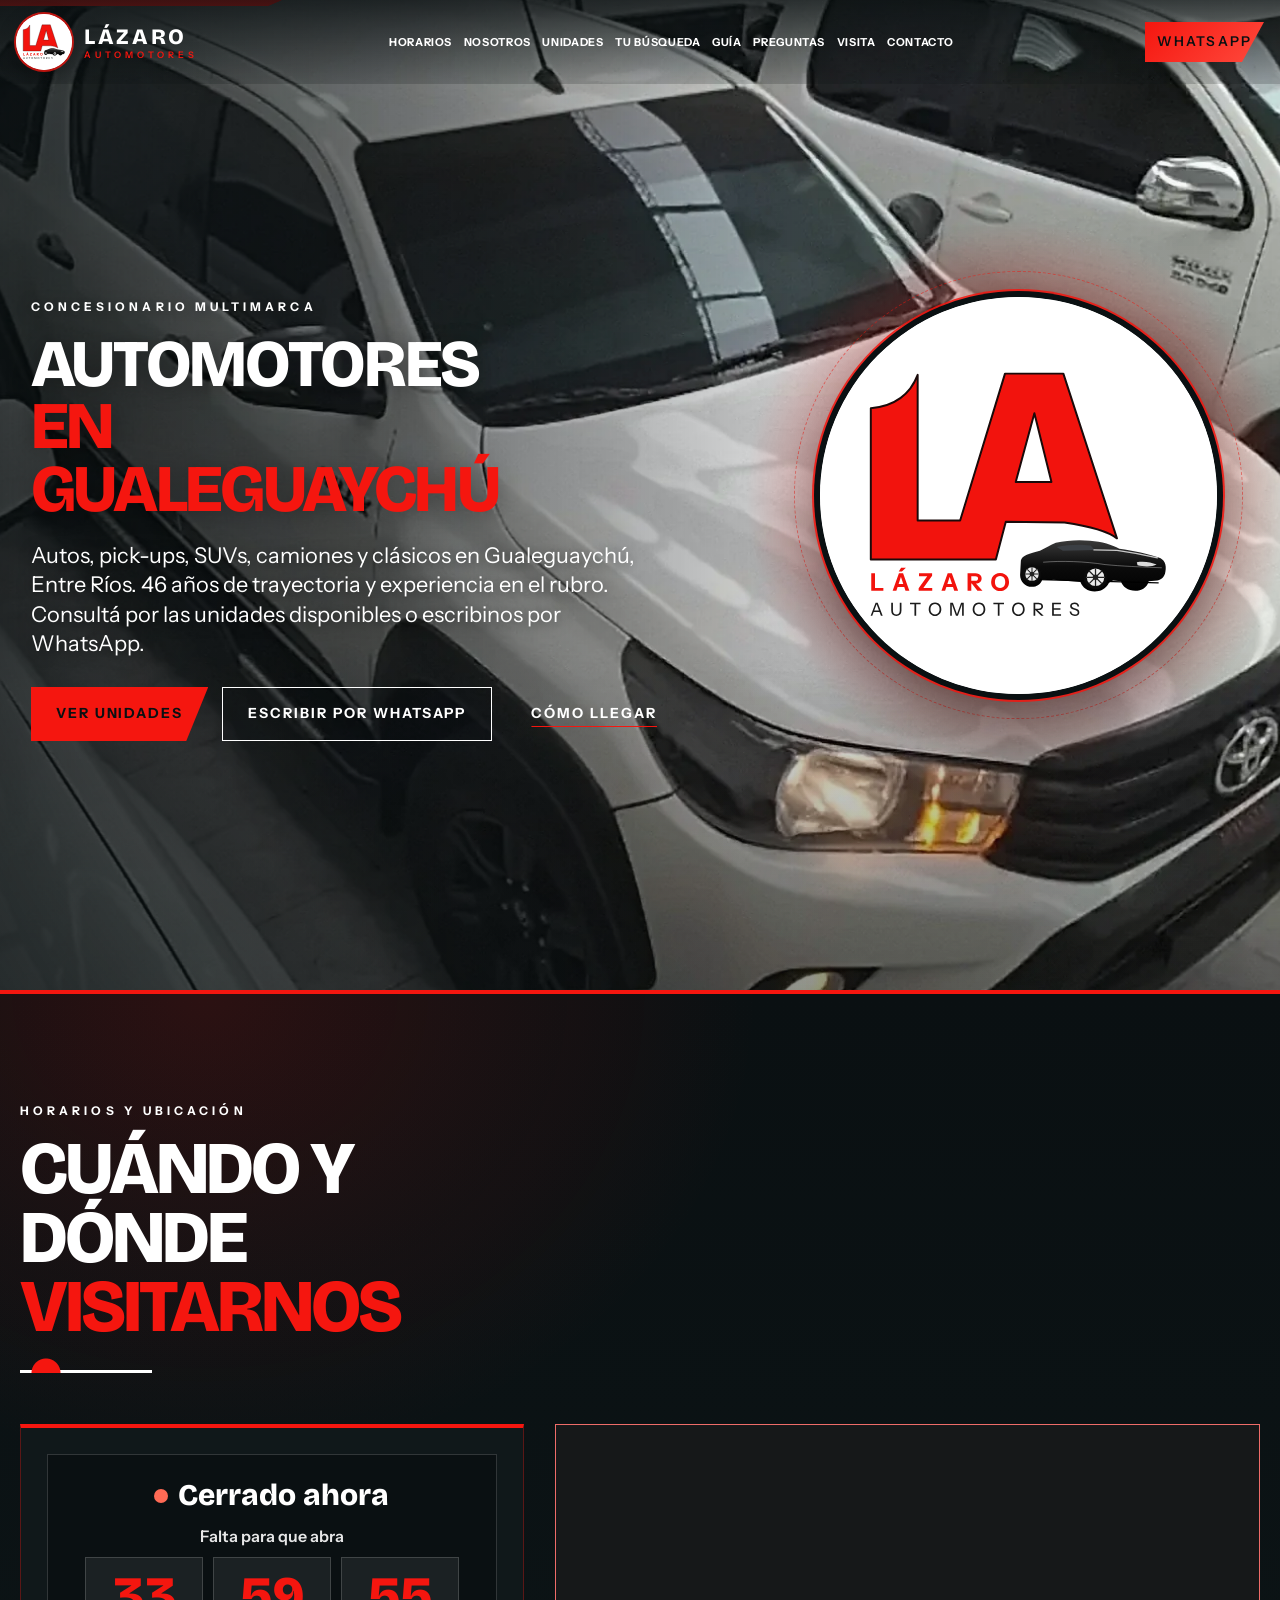
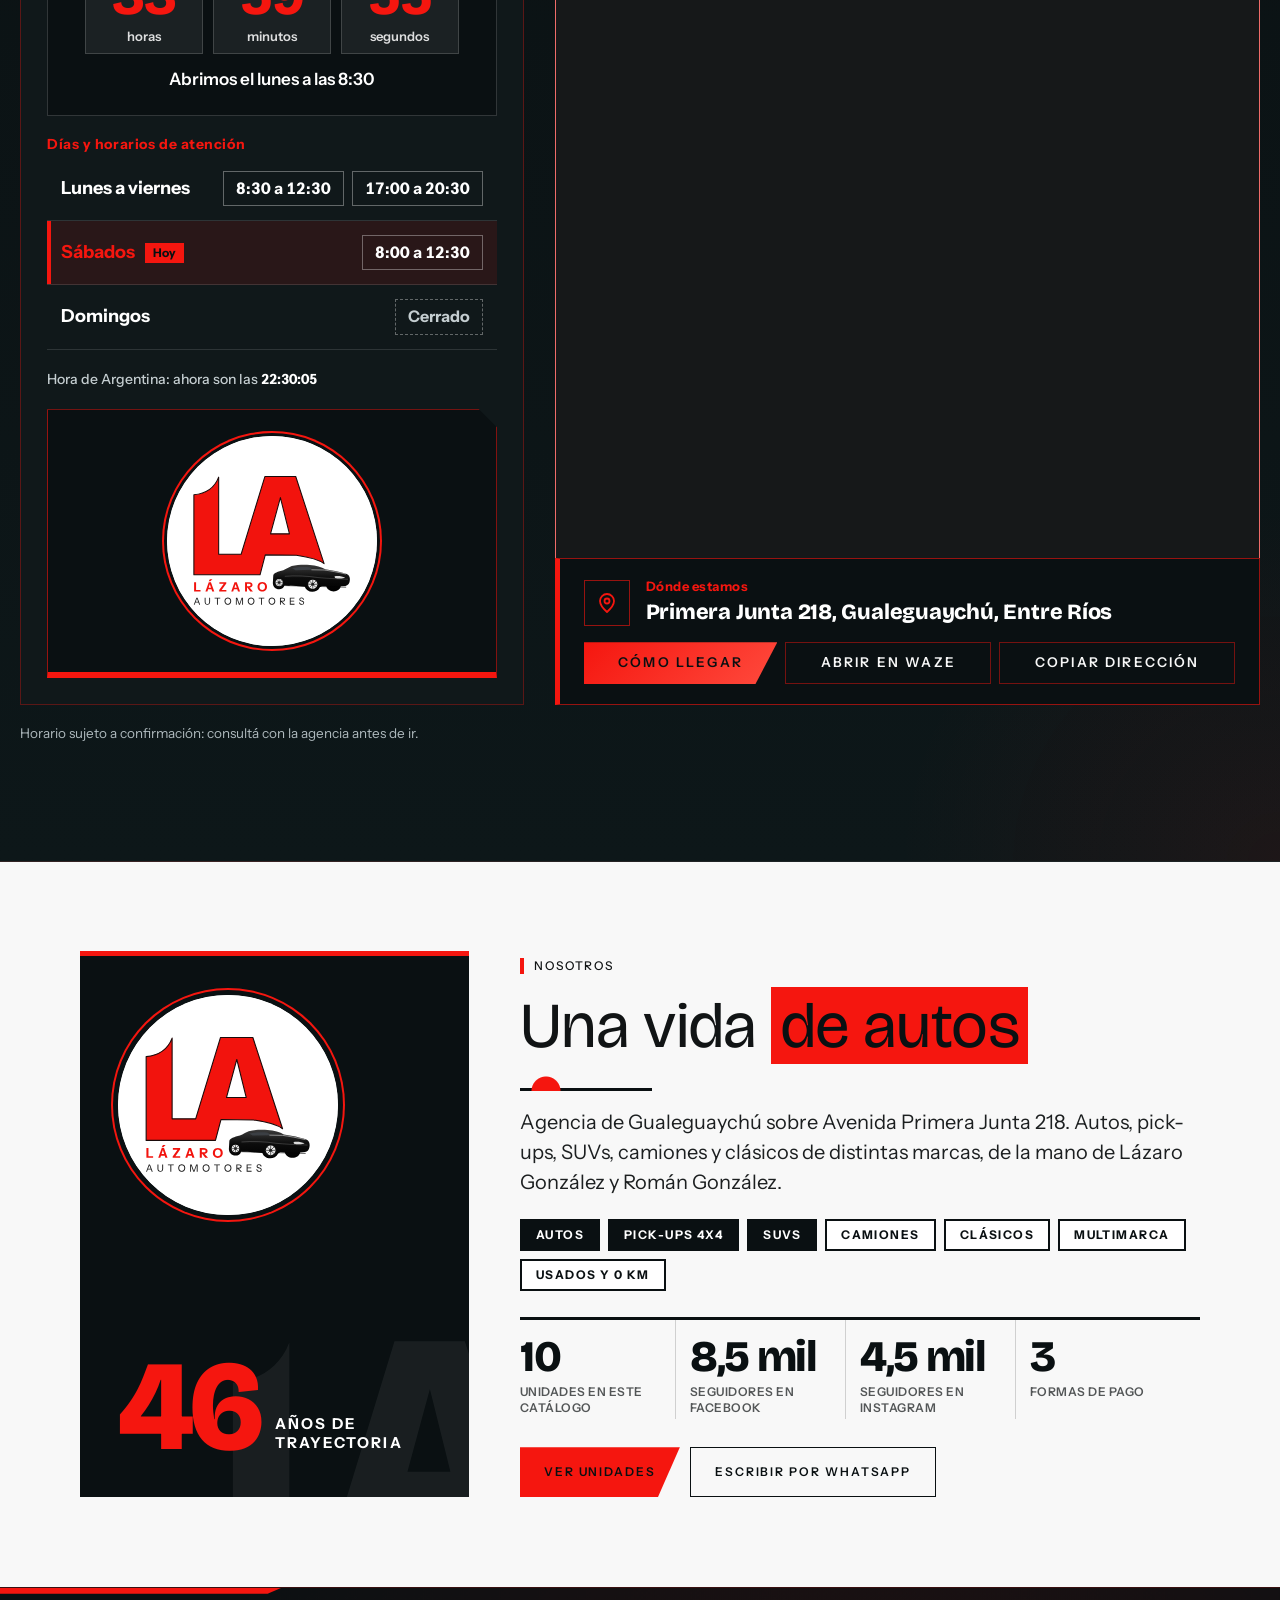
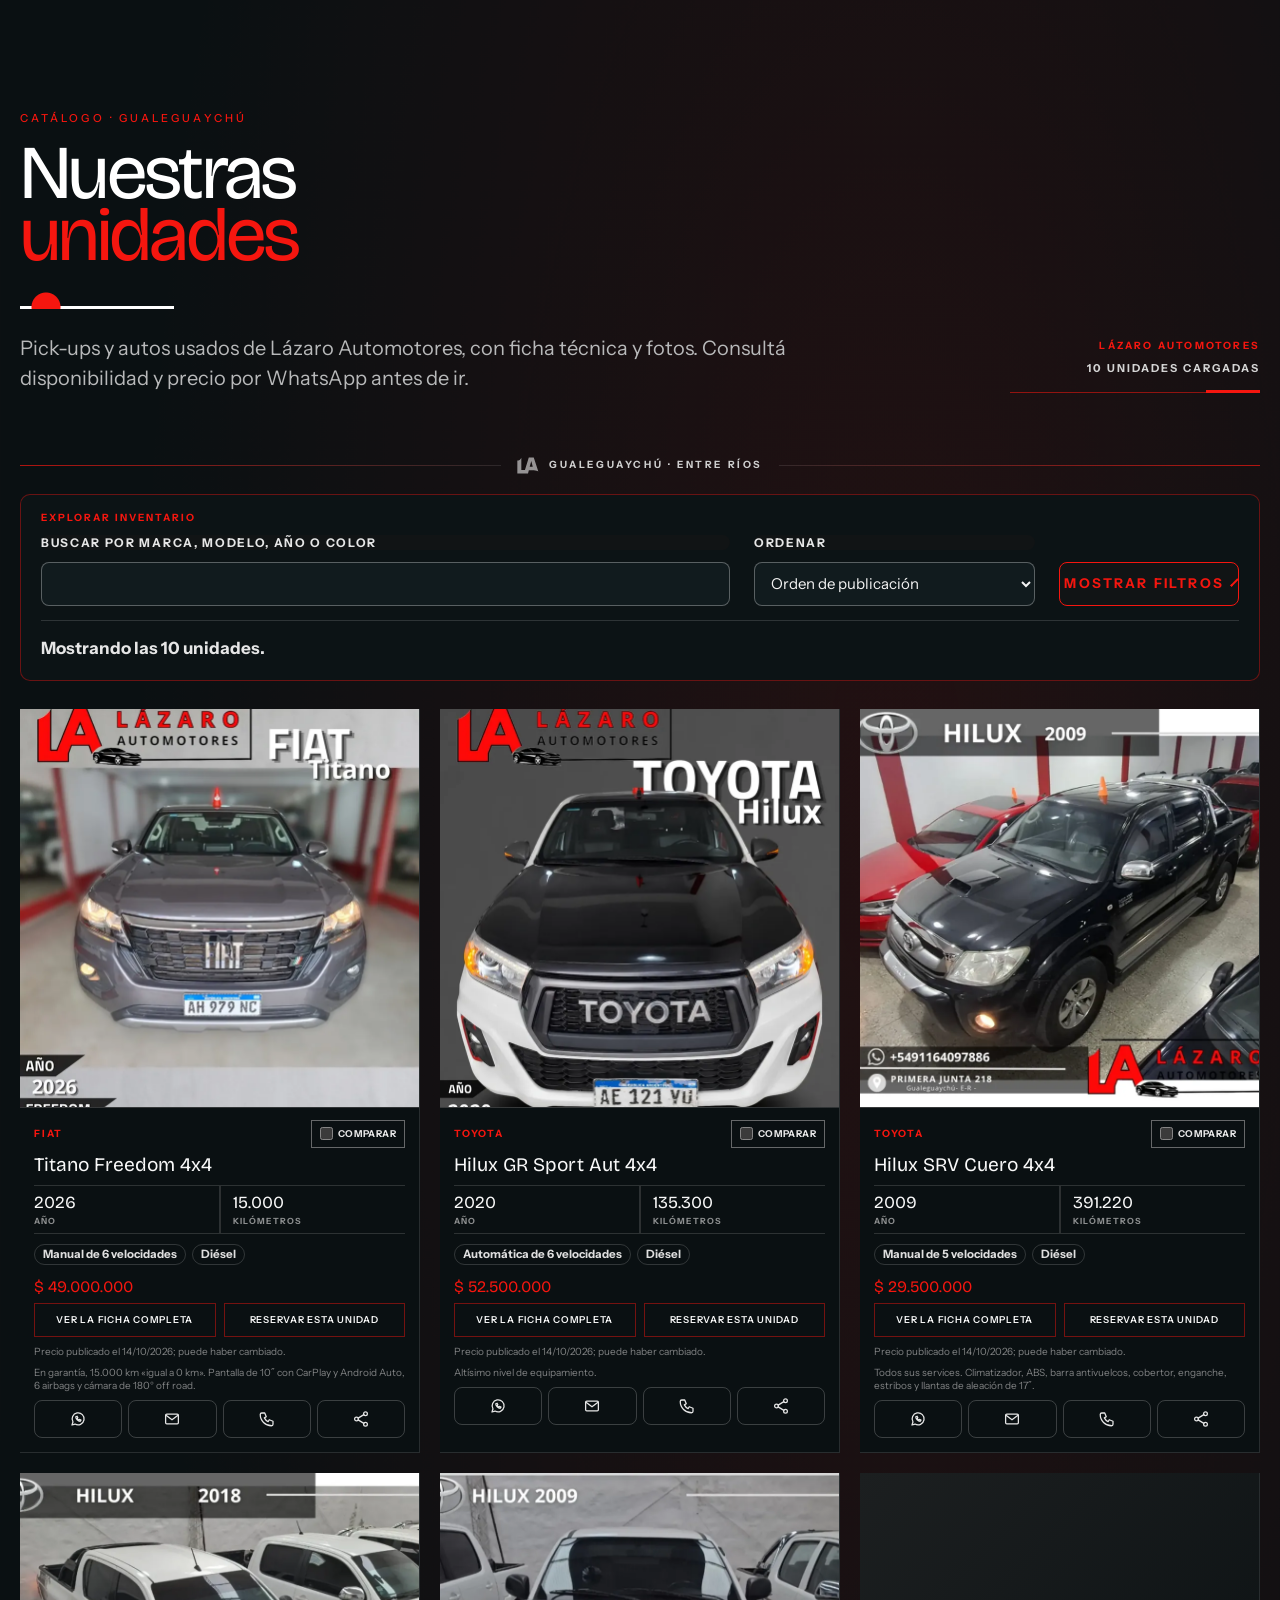
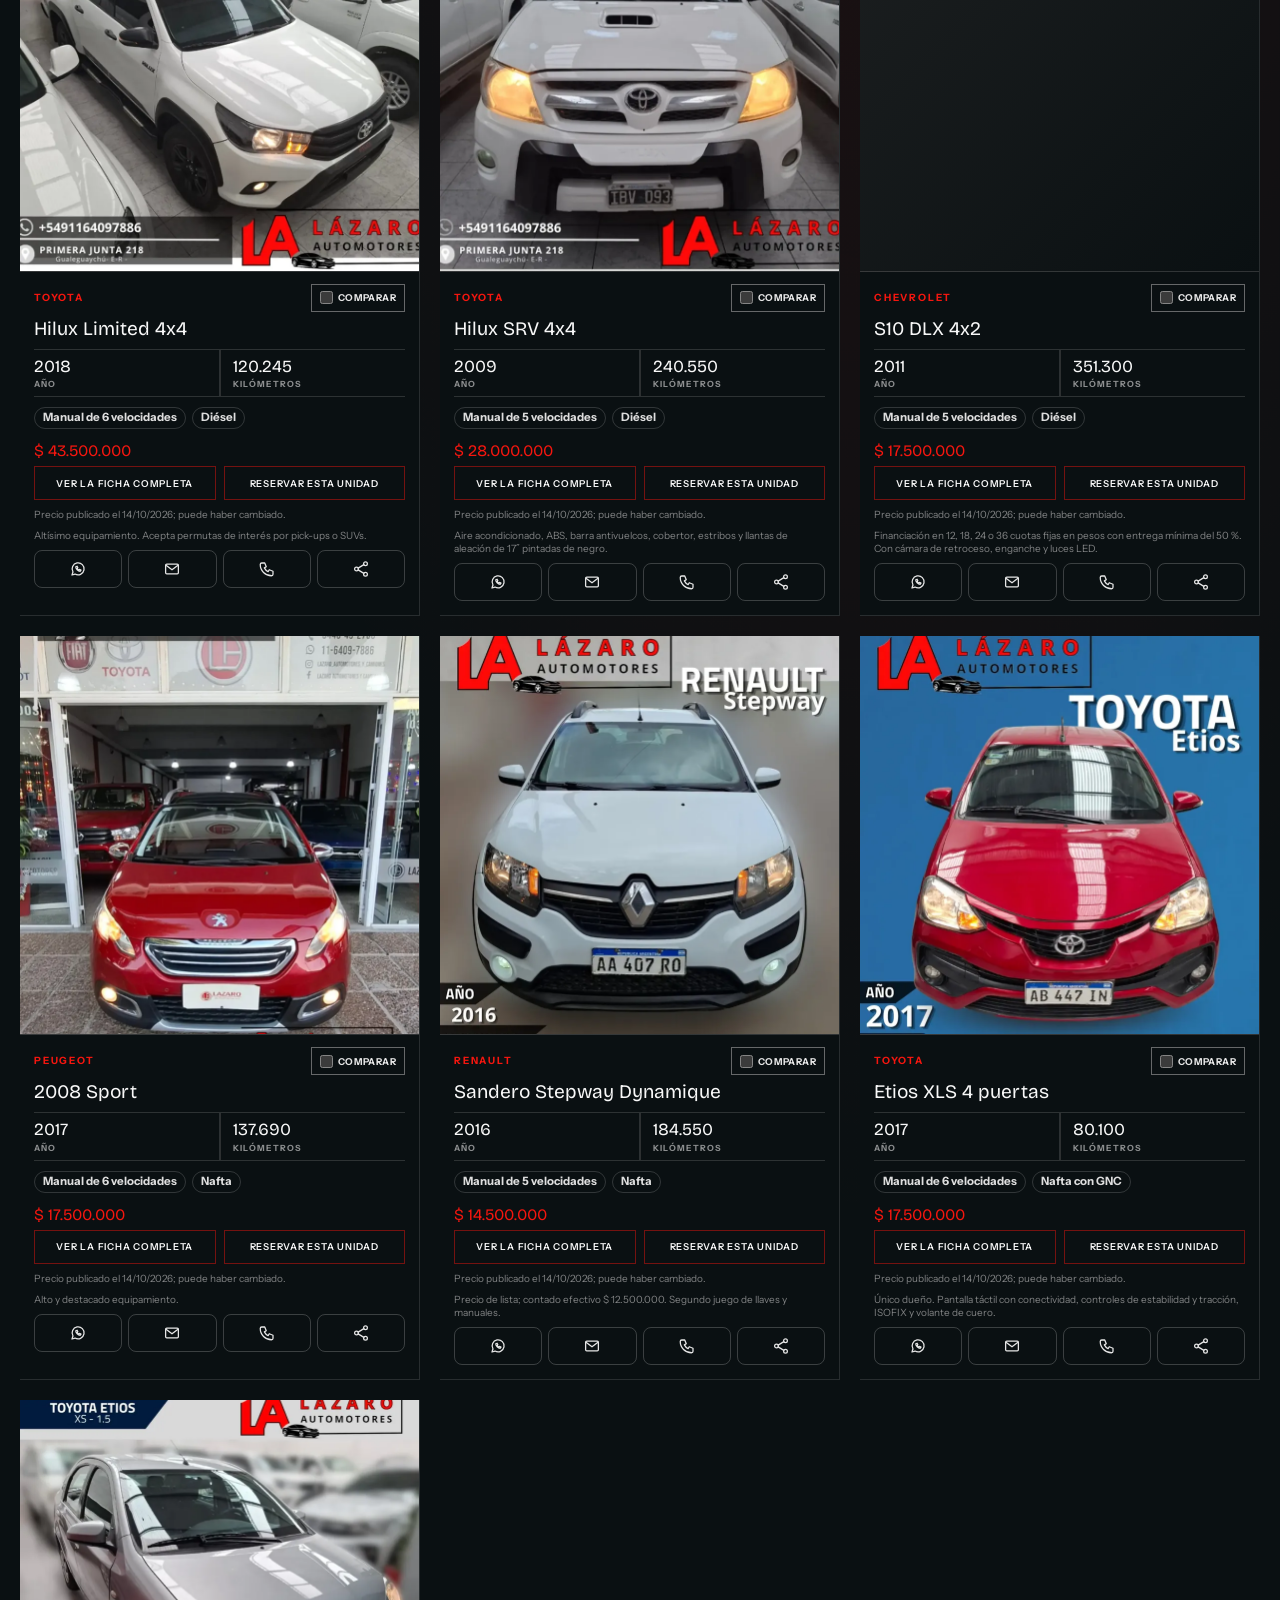
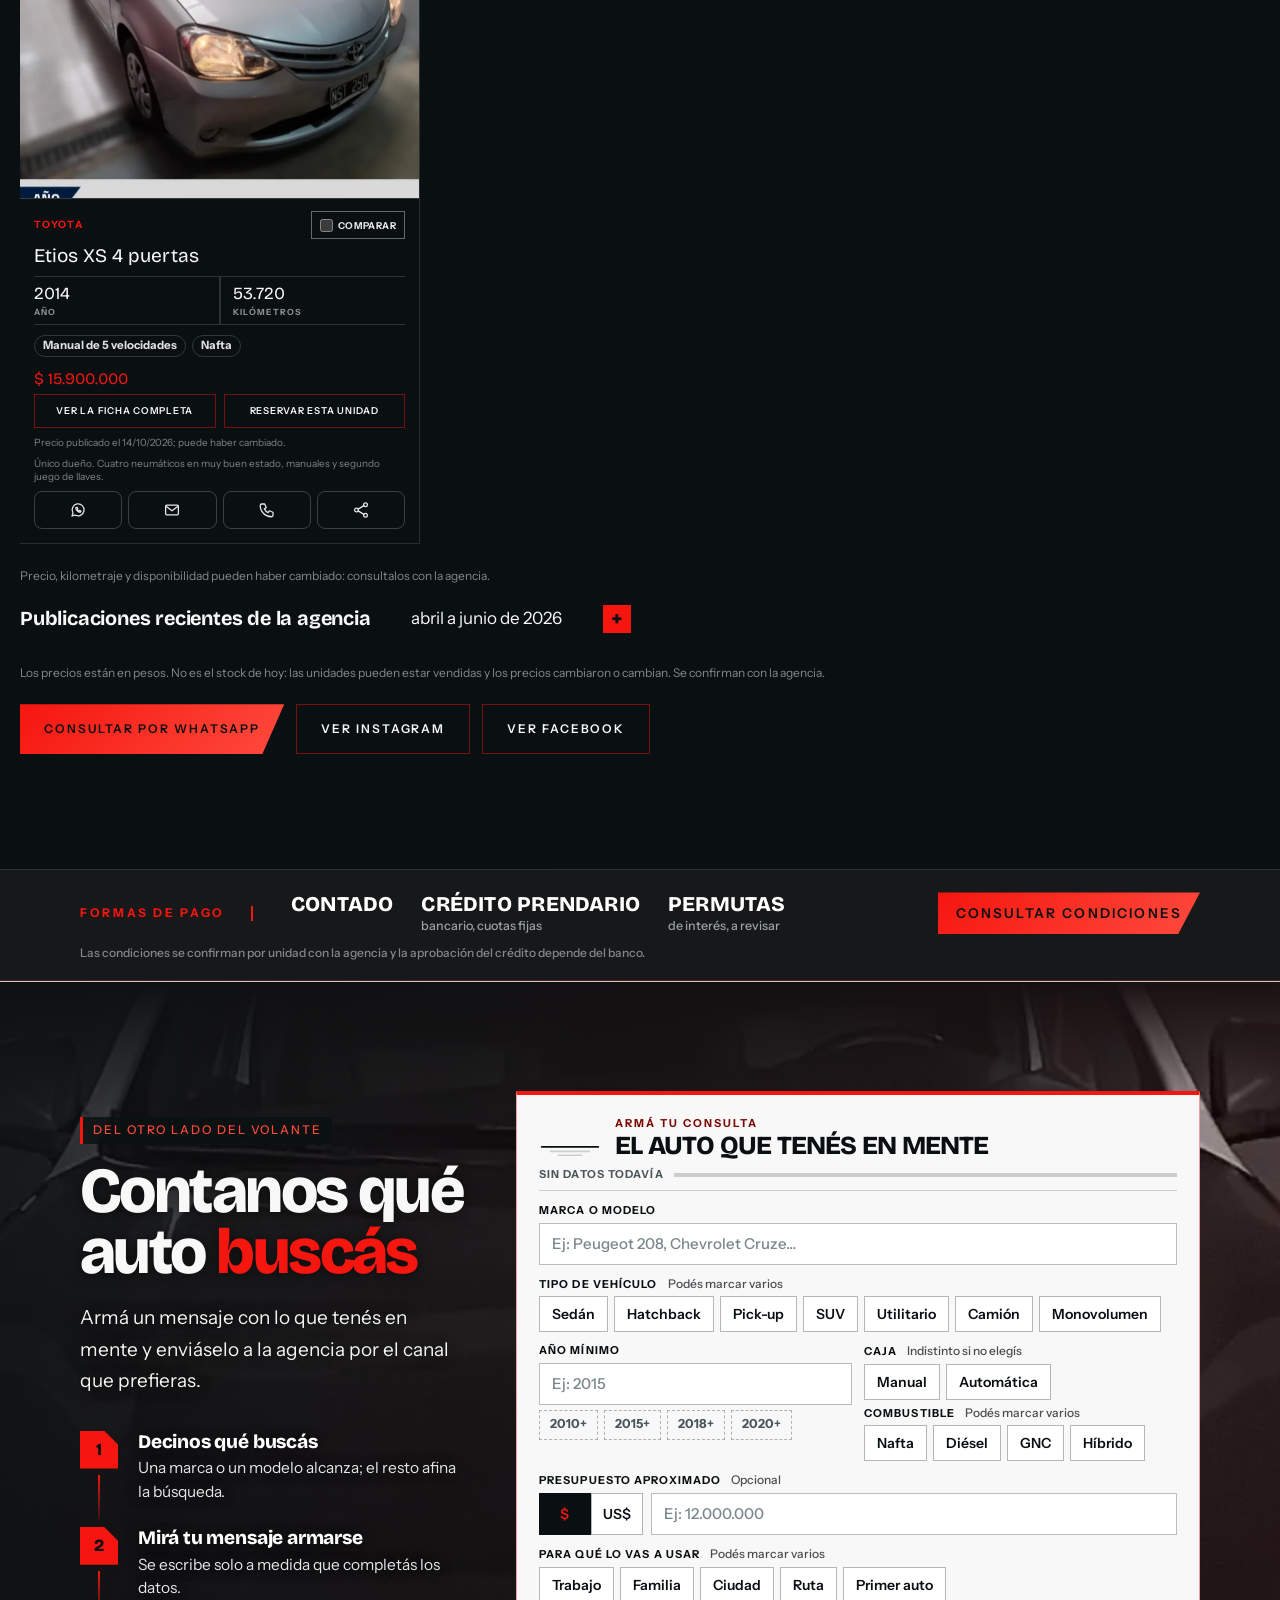
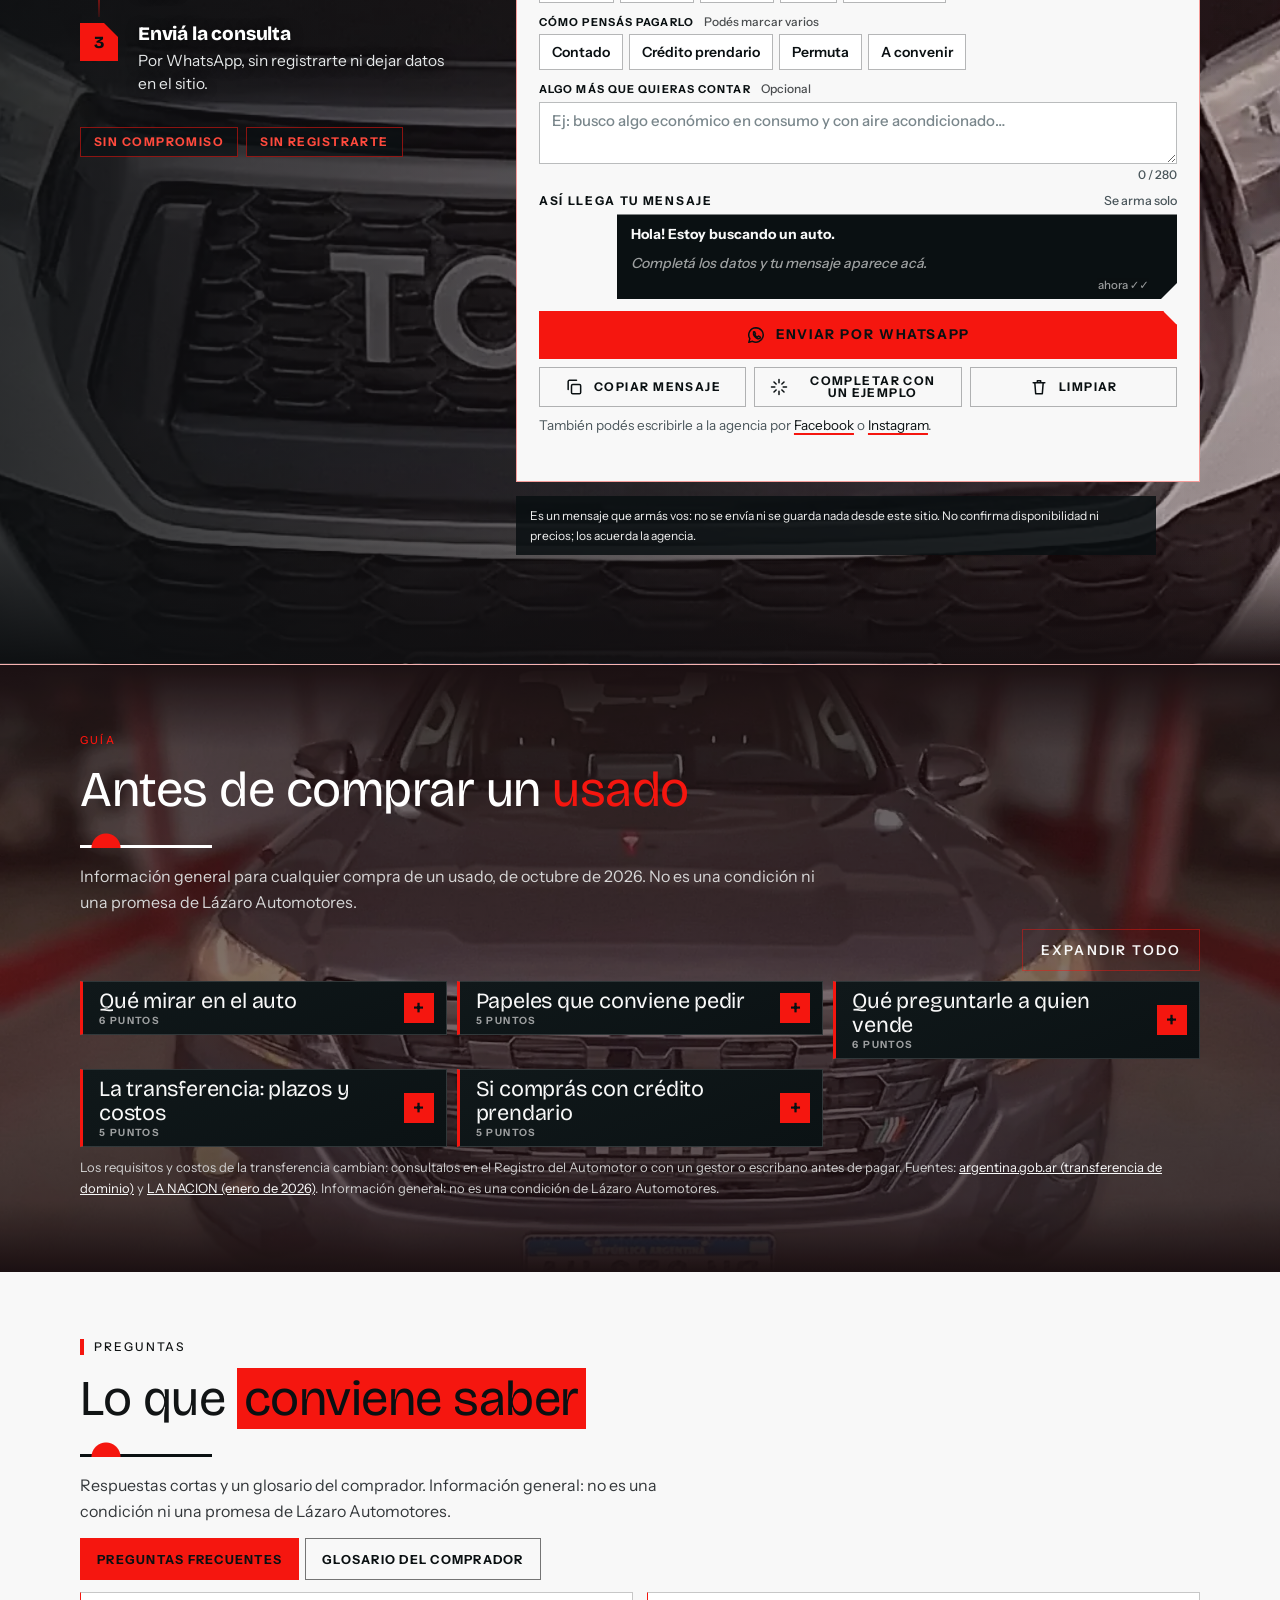
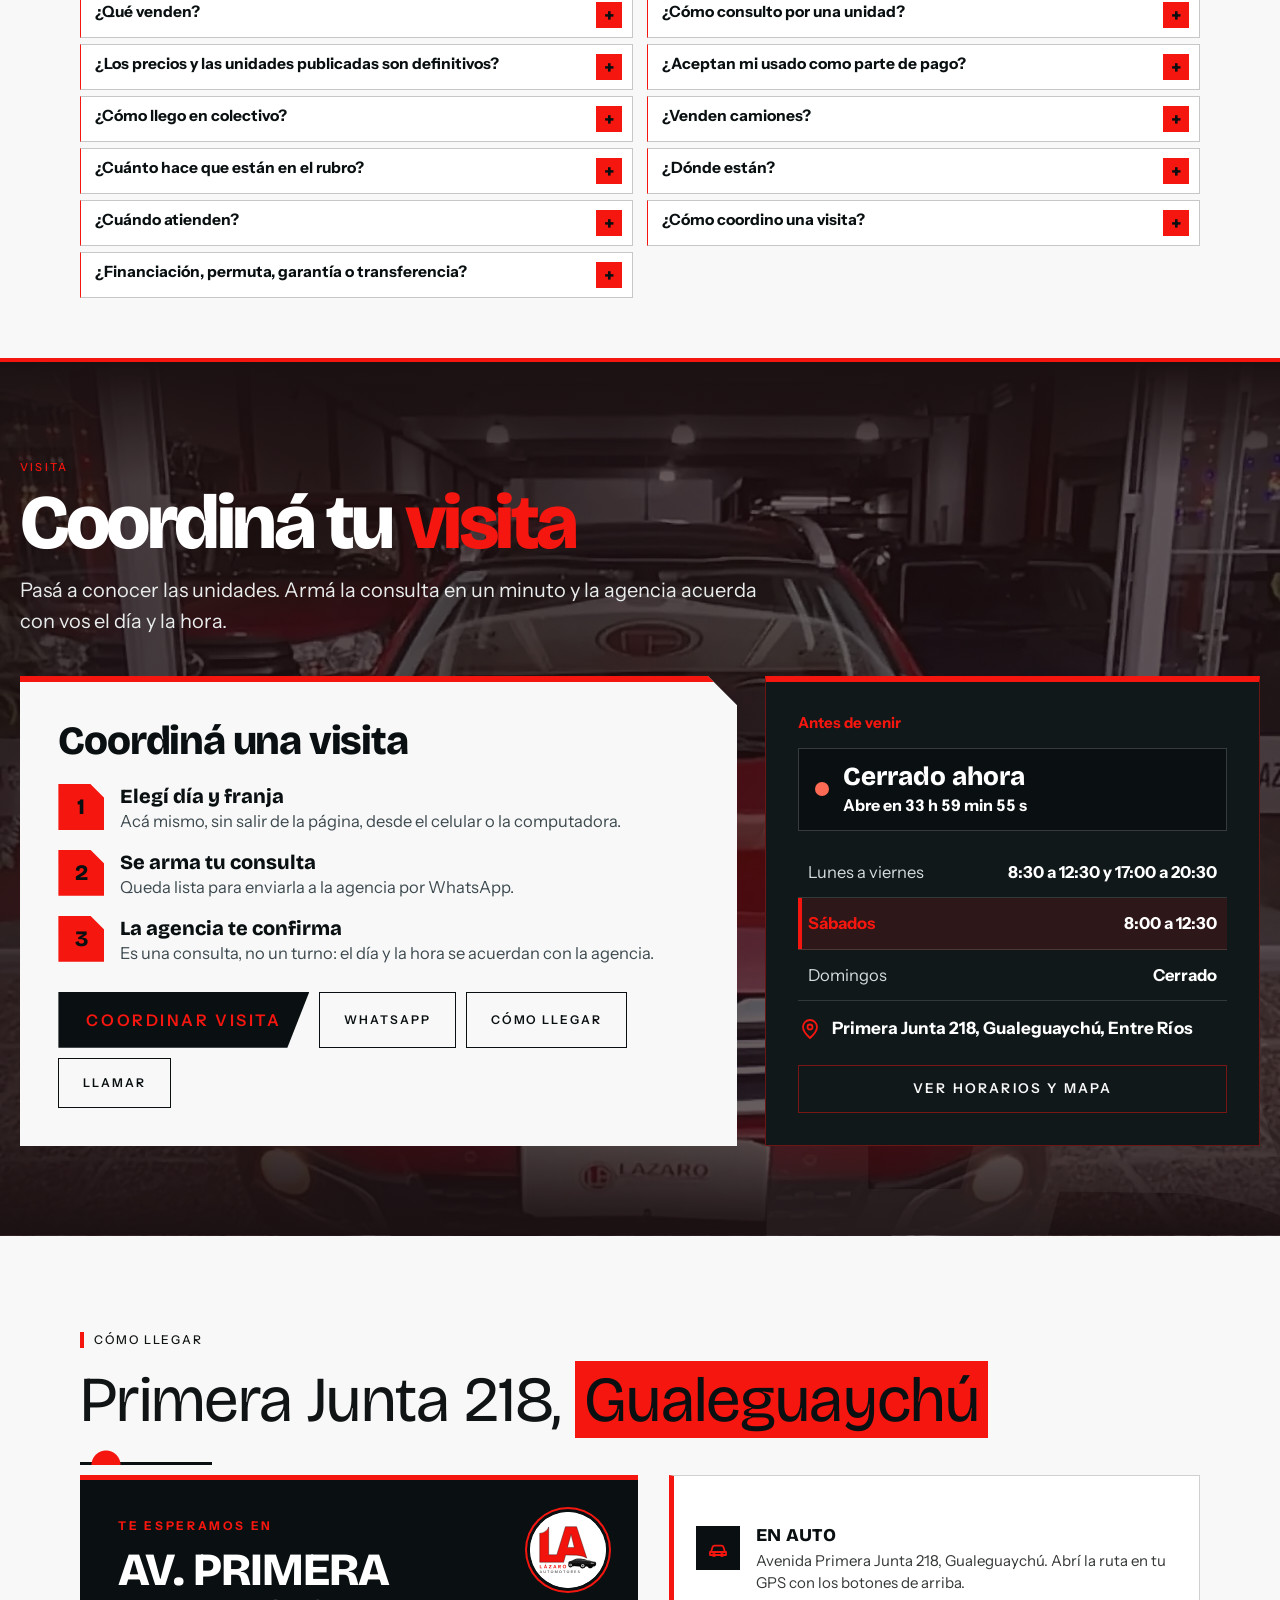
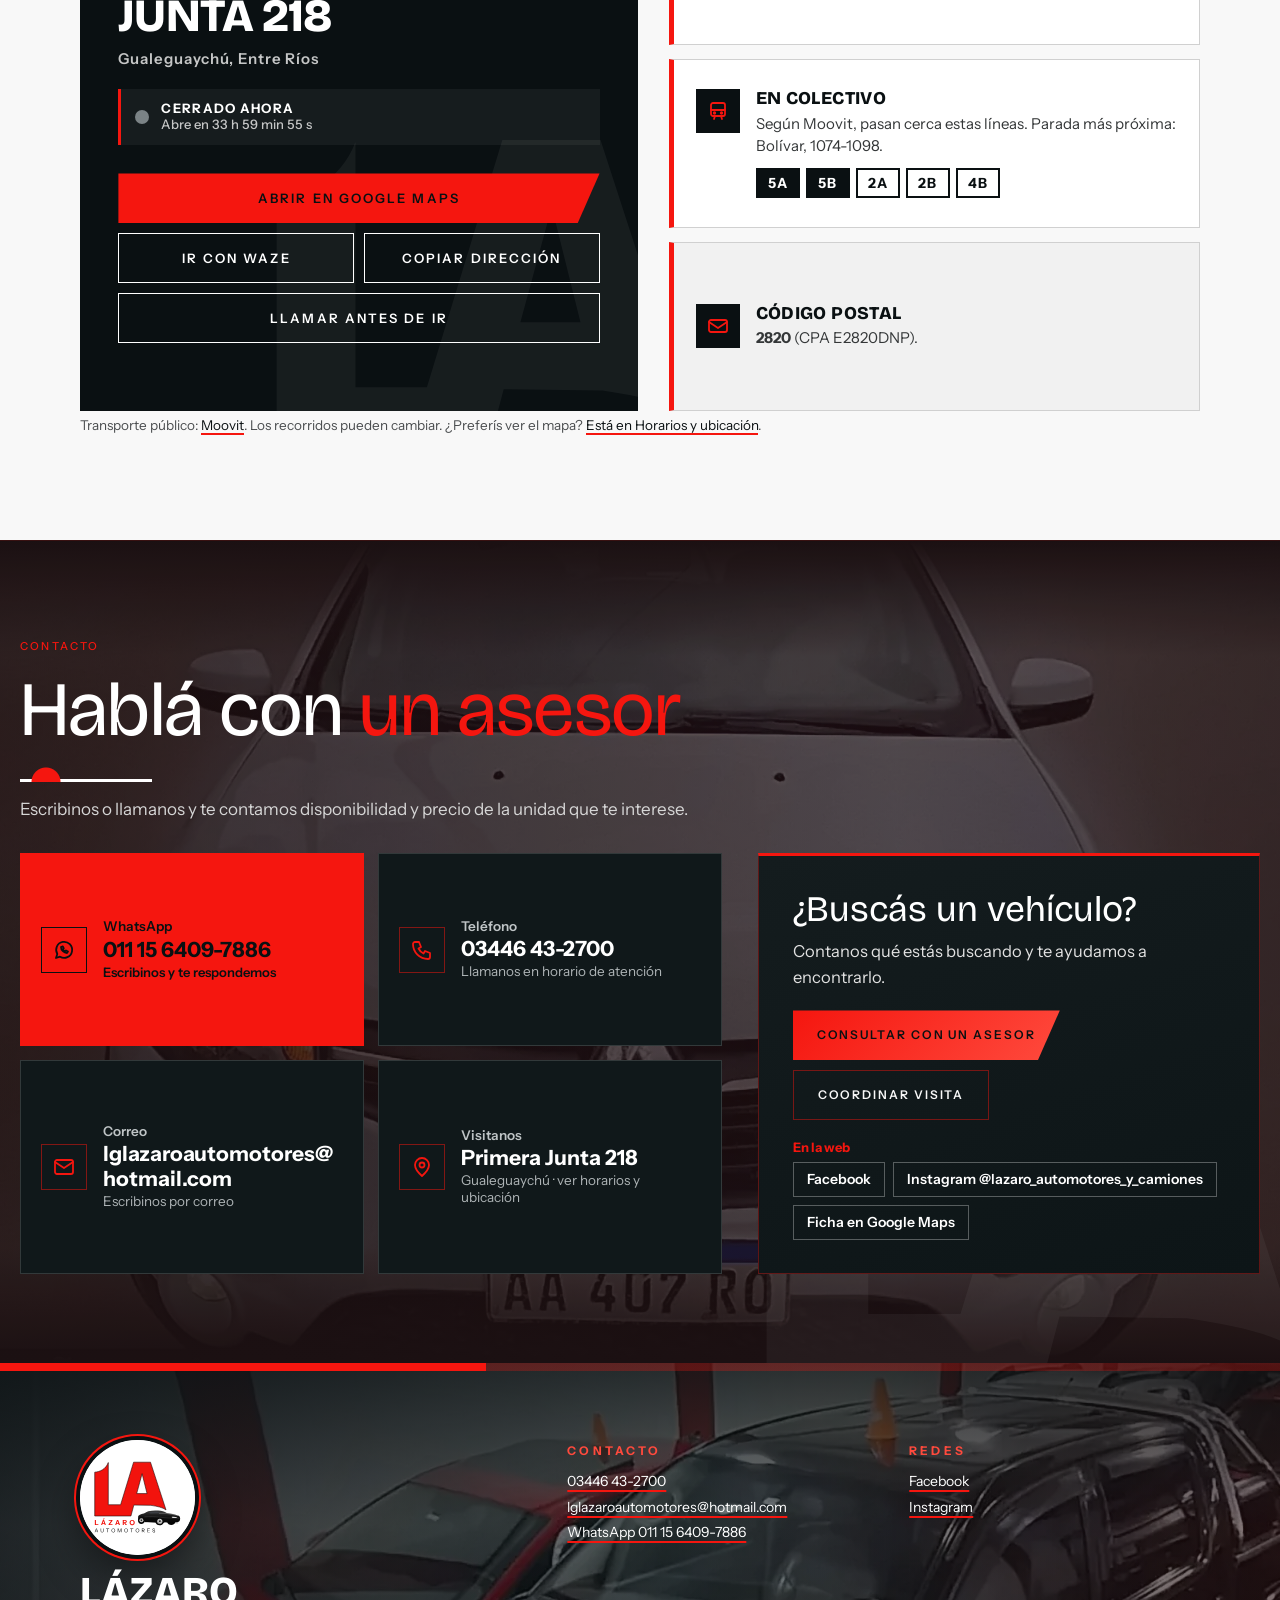
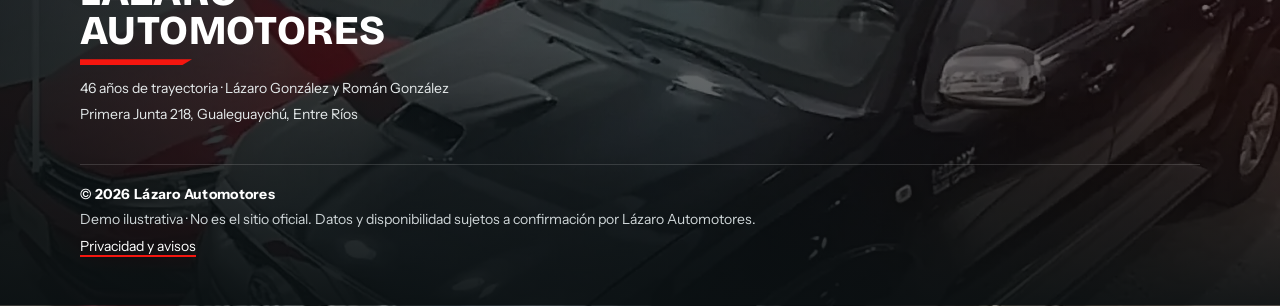
==== commit c677549c: "Add files via upload" ====
--- a/index.html
+++ b/index.html
@@ -8,15 +8,22 @@
 <meta name="description" content="Lázaro Automotores en Gualeguaychú, Entre Ríos: autos, pick-ups, SUVs, camiones y clásicos, con 46 años de trayectoria. Primera Junta 218. Financiación con créditos prendarios y permutas. Consultá por WhatsApp.">
 <meta name="theme-color" content="#0a1012">
 <meta property="og:type" content="website">
+<meta property="og:site_name" content="Lázaro Automotores">
+<meta property="og:url" content="https://hnk375561-lab.github.io/lazaro-automotores-y-camiones/">
 <meta property="og:title" content="Lázaro Automotores · Concesionario multimarca en Gualeguaychú, Entre Ríos">
 <meta property="og:description" content="Lázaro Automotores en Gualeguaychú, Entre Ríos: autos, pick-ups, SUVs, camiones y clásicos, con 46 años de trayectoria. Primera Junta 218. Financiación con créditos prendarios y permutas. Consultá por WhatsApp.">
 <meta property="og:locale" content="es_AR">
-<meta property="og:image" content="images/og-lazaro.png">
+<meta property="og:image" content="https://hnk375561-lab.github.io/lazaro-automotores-y-camiones/images/og-lazaro.png">
+<meta property="og:image:secure_url" content="https://hnk375561-lab.github.io/lazaro-automotores-y-camiones/images/og-lazaro.png">
+<meta property="og:image:type" content="image/png">
 <meta property="og:image:width" content="1200">
 <meta property="og:image:height" content="630">
+<meta property="og:image:alt" content="Lázaro Automotores · Concesionario multimarca en Gualeguaychú, Entre Ríos">
 <meta name="twitter:card" content="summary_large_image">
-<meta name="twitter:image" content="images/og-lazaro.png">
-<meta name="twitter:card" content="summary">
+<meta name="twitter:title" content="Lázaro Automotores · Concesionario multimarca en Gualeguaychú, Entre Ríos">
+<meta name="twitter:description" content="Lázaro Automotores en Gualeguaychú, Entre Ríos: autos, pick-ups, SUVs, camiones y clásicos, con 46 años de trayectoria. Primera Junta 218. Financiación con créditos prendarios y permutas. Consultá por WhatsApp.">
+<meta name="twitter:image" content="https://hnk375561-lab.github.io/lazaro-automotores-y-camiones/images/og-lazaro.png">
+<meta name="twitter:image:alt" content="Lázaro Automotores · Concesionario multimarca en Gualeguaychú, Entre Ríos">
 <link rel="manifest" href="site.webmanifest">
 <link rel="icon" type="image/svg+xml" href="favicon.svg">
 <link rel="apple-touch-icon" href="images/apple-touch-icon.png">
